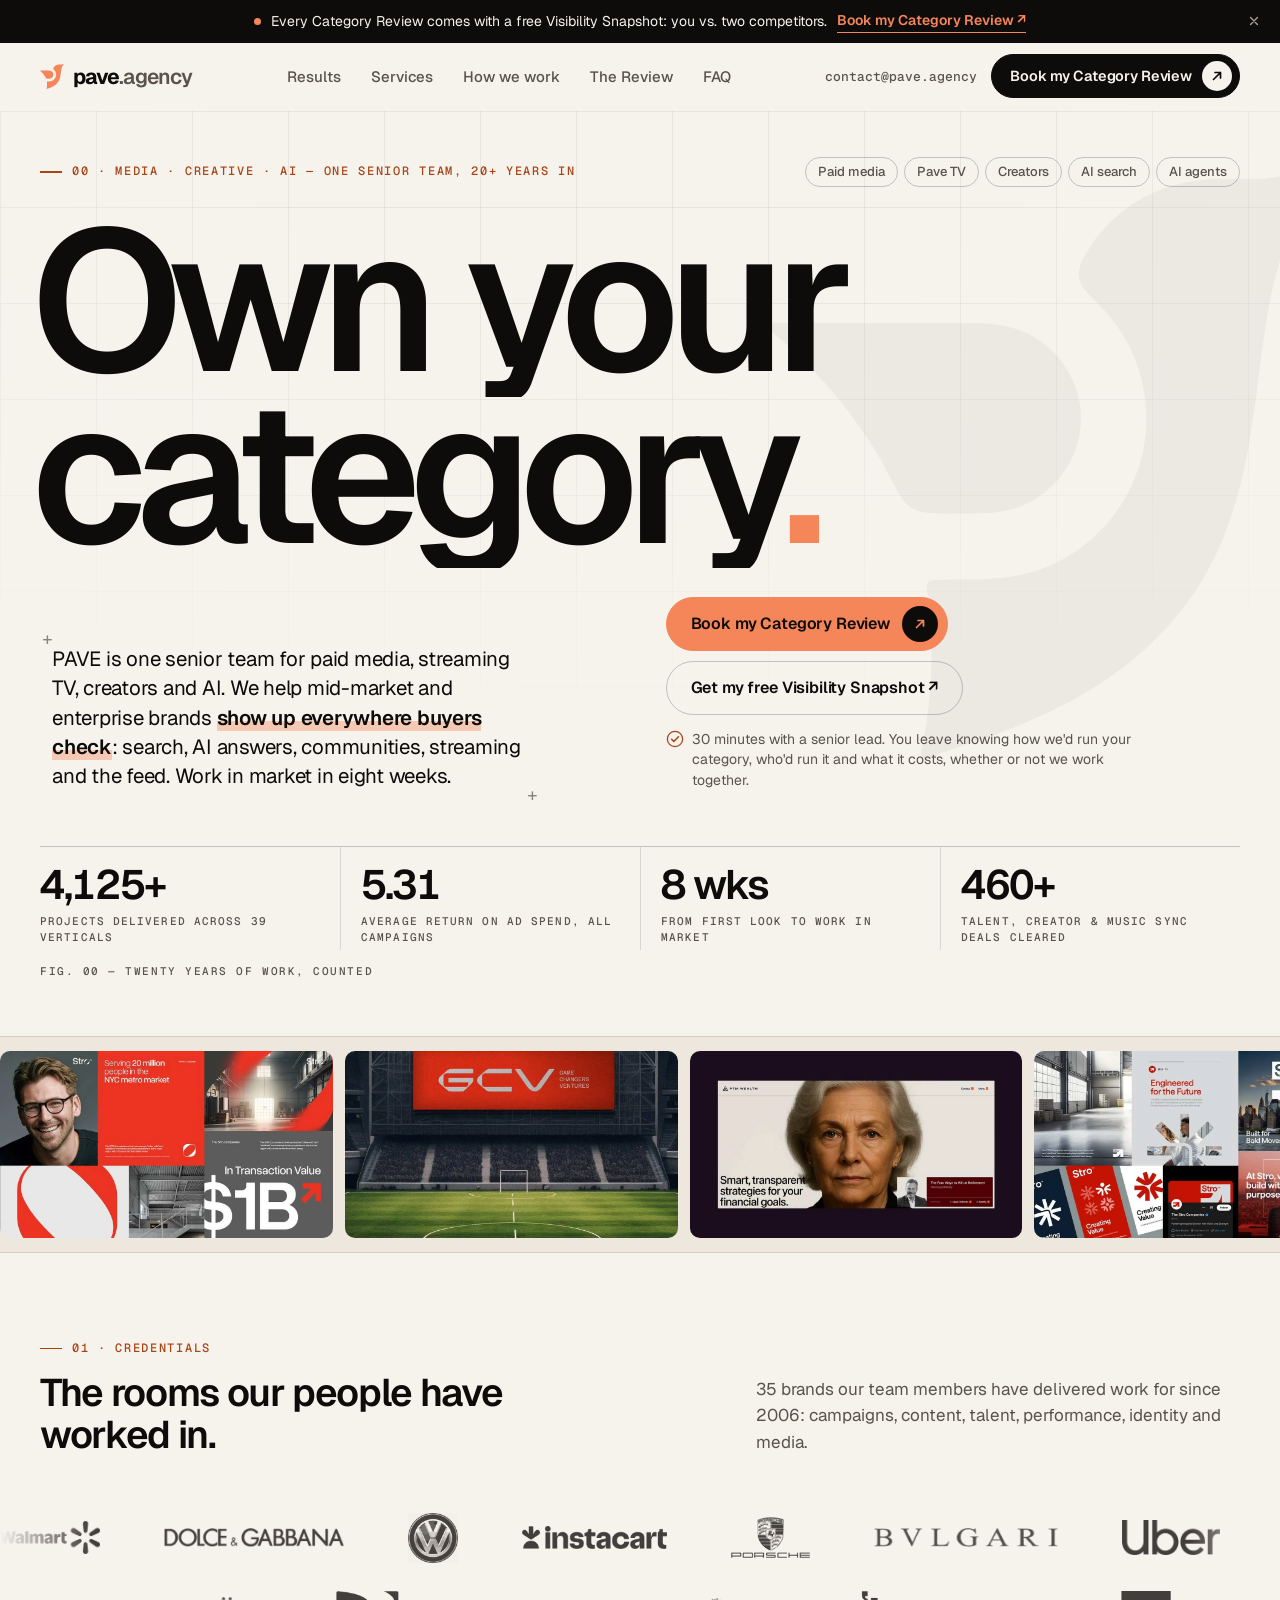
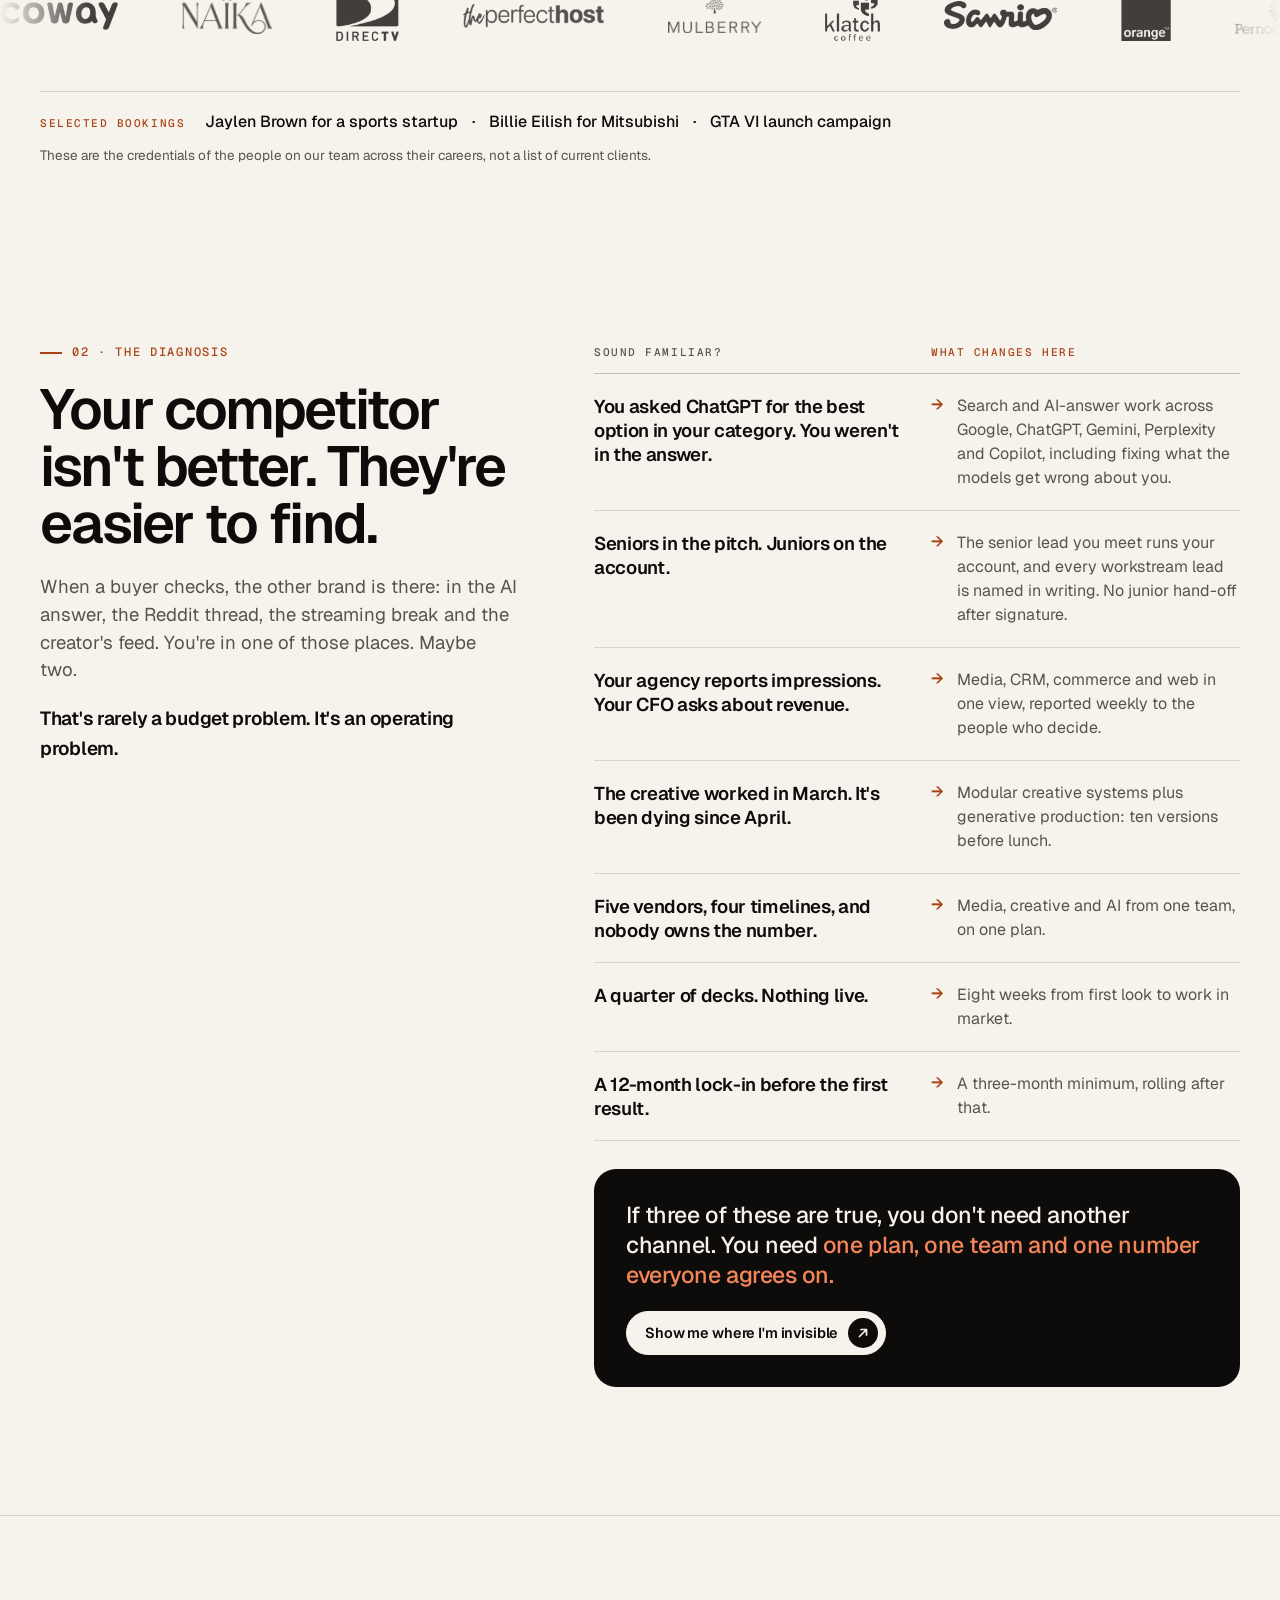
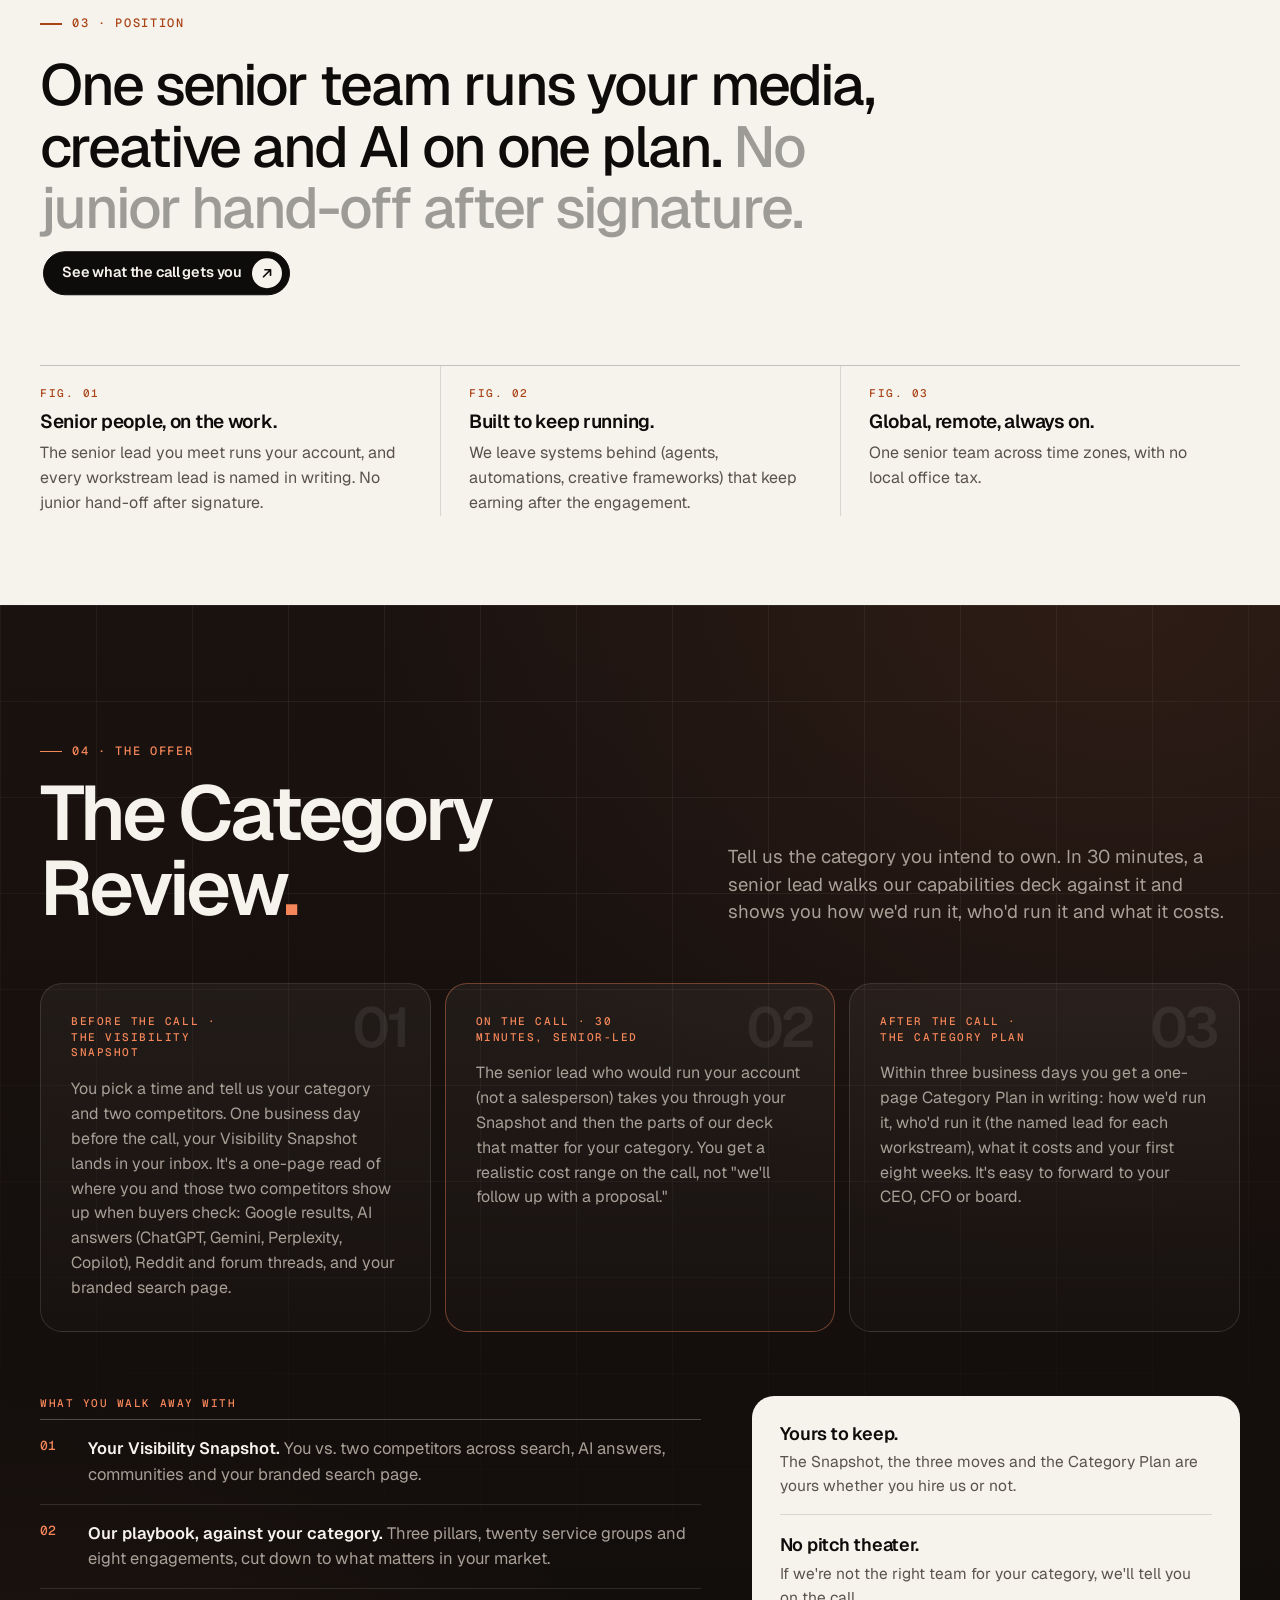
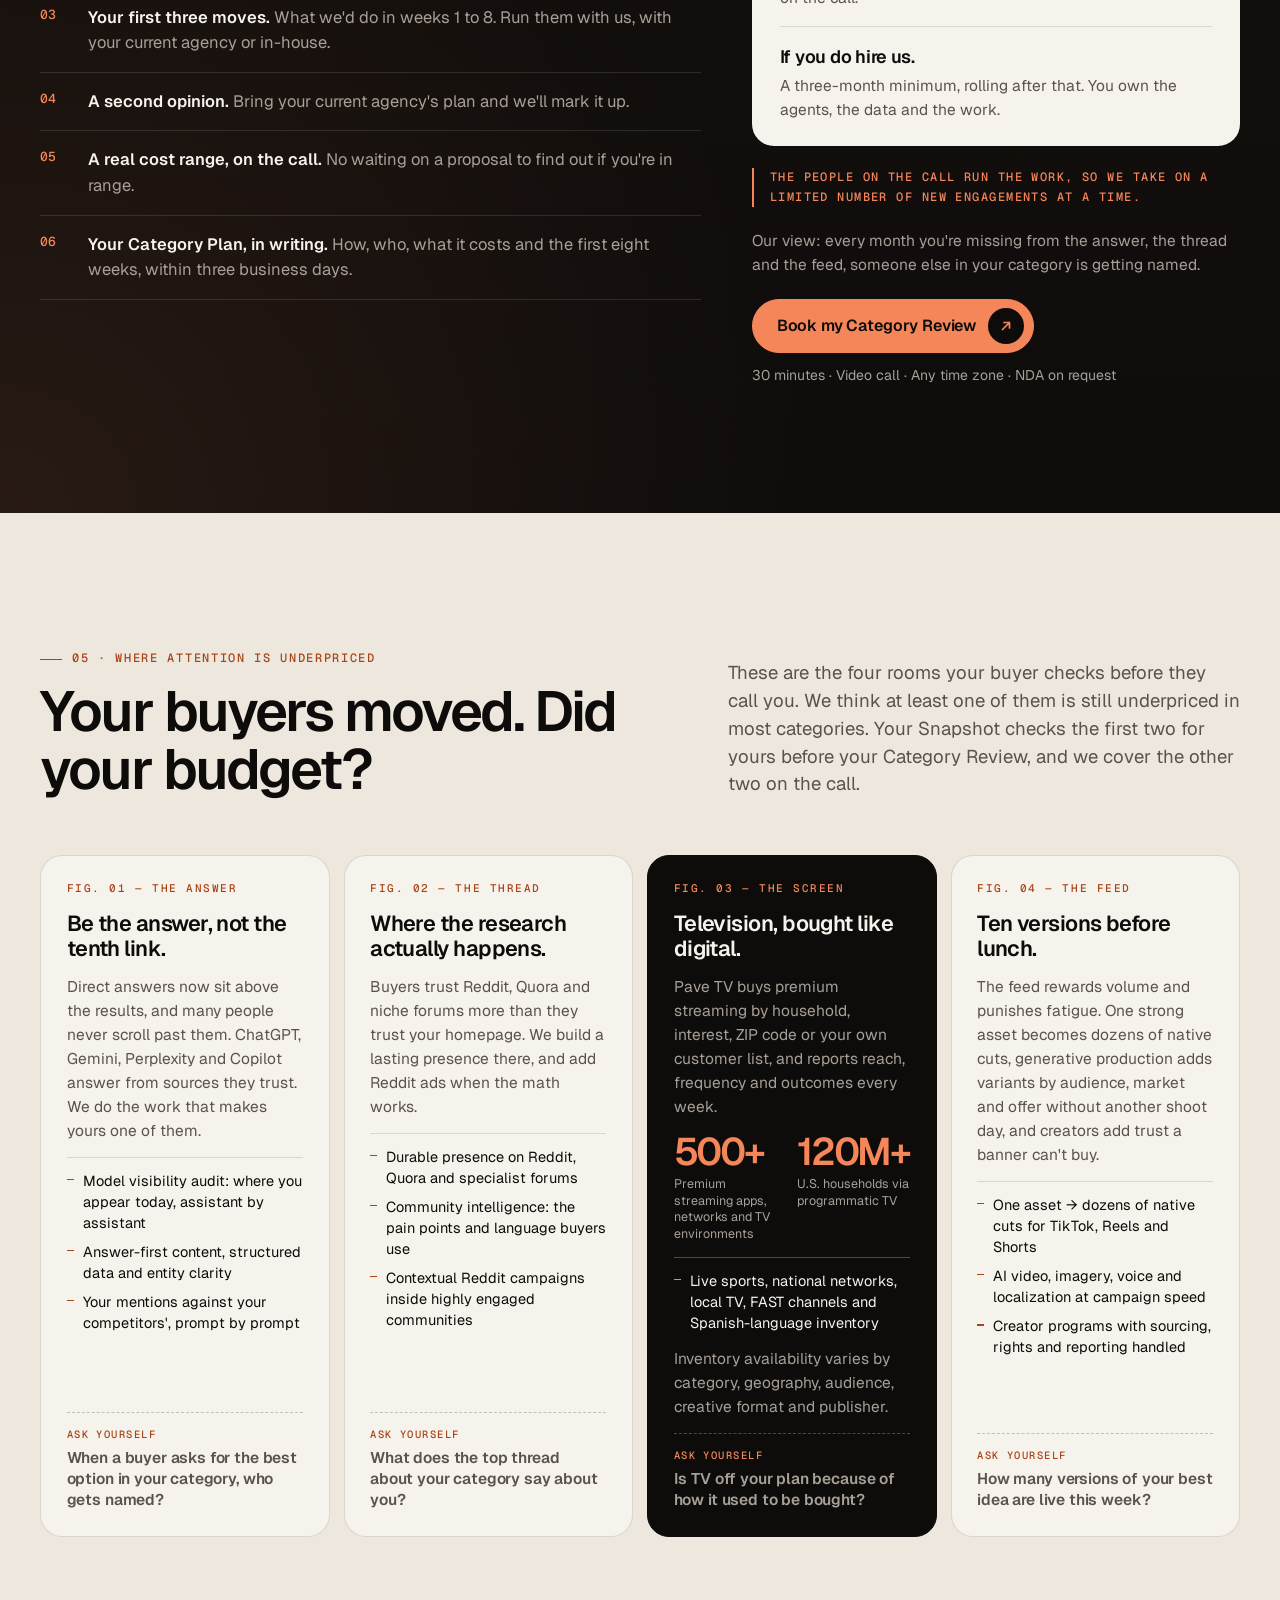
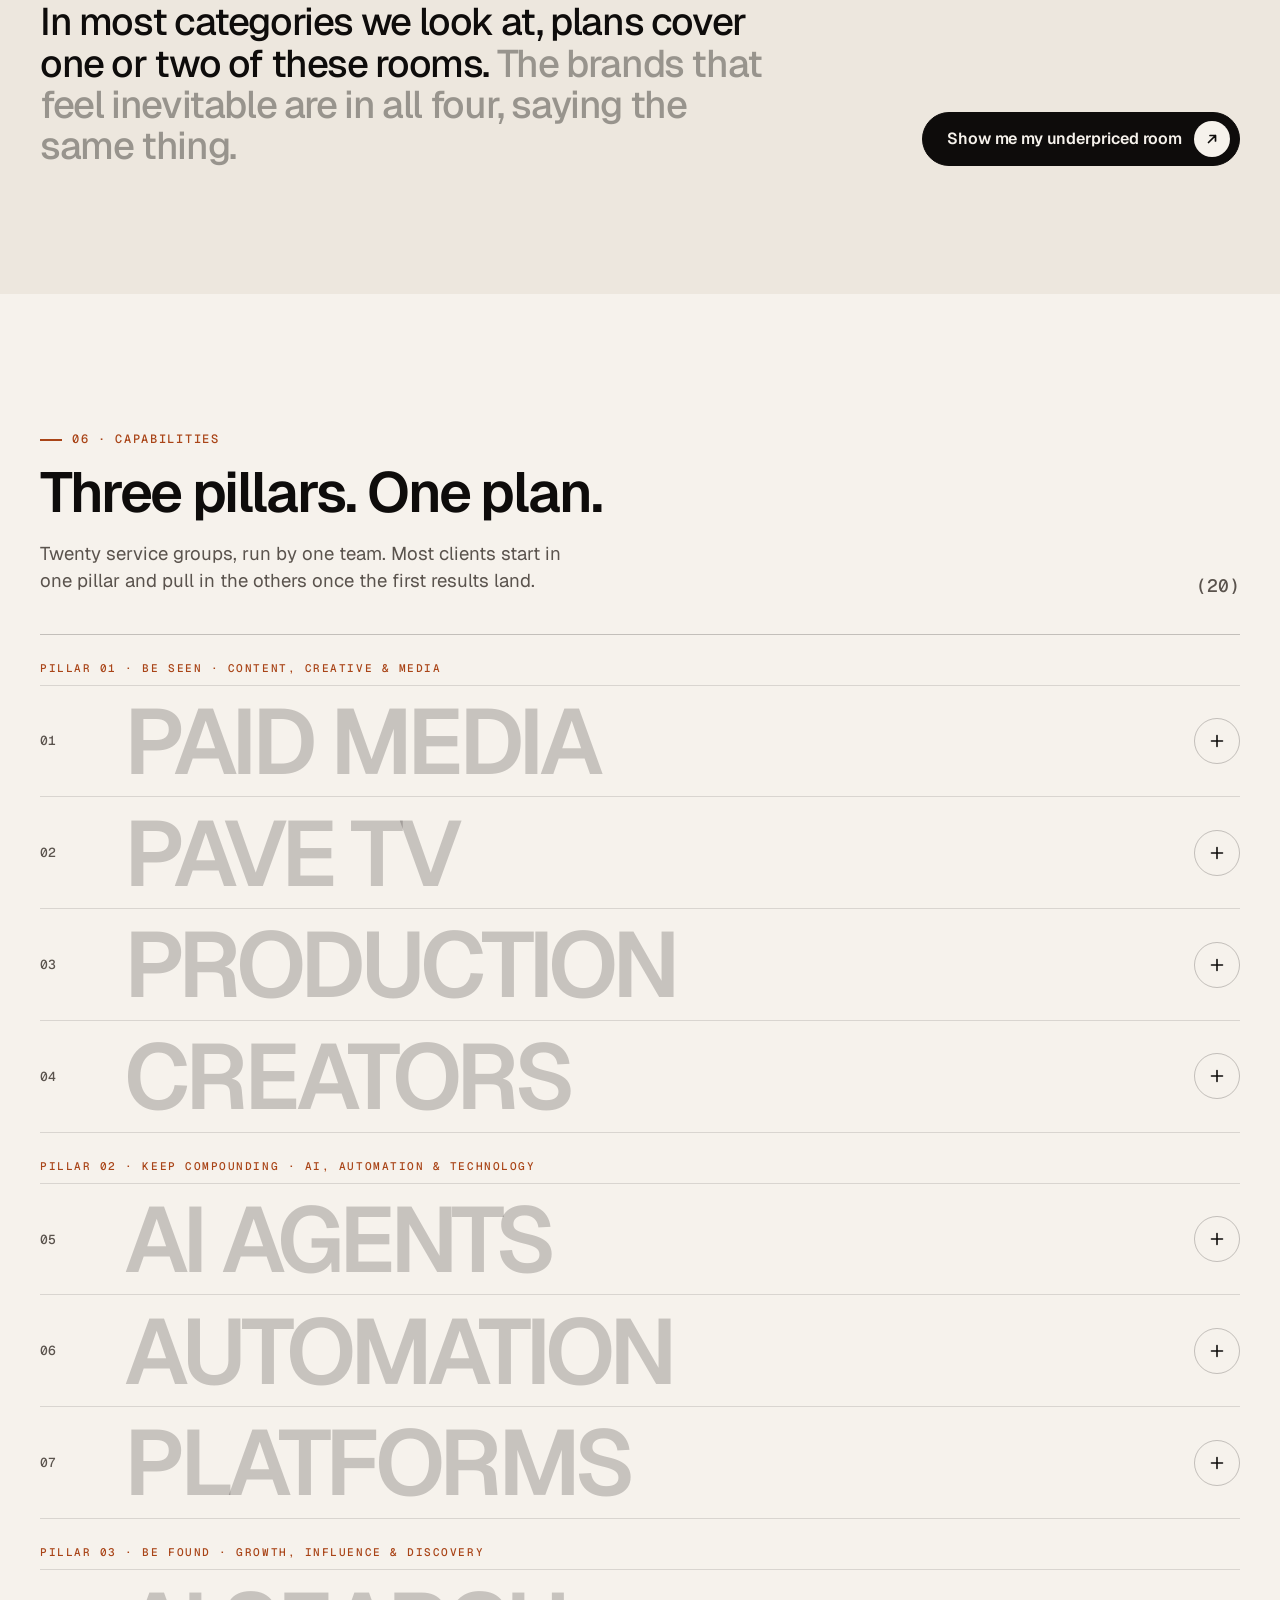
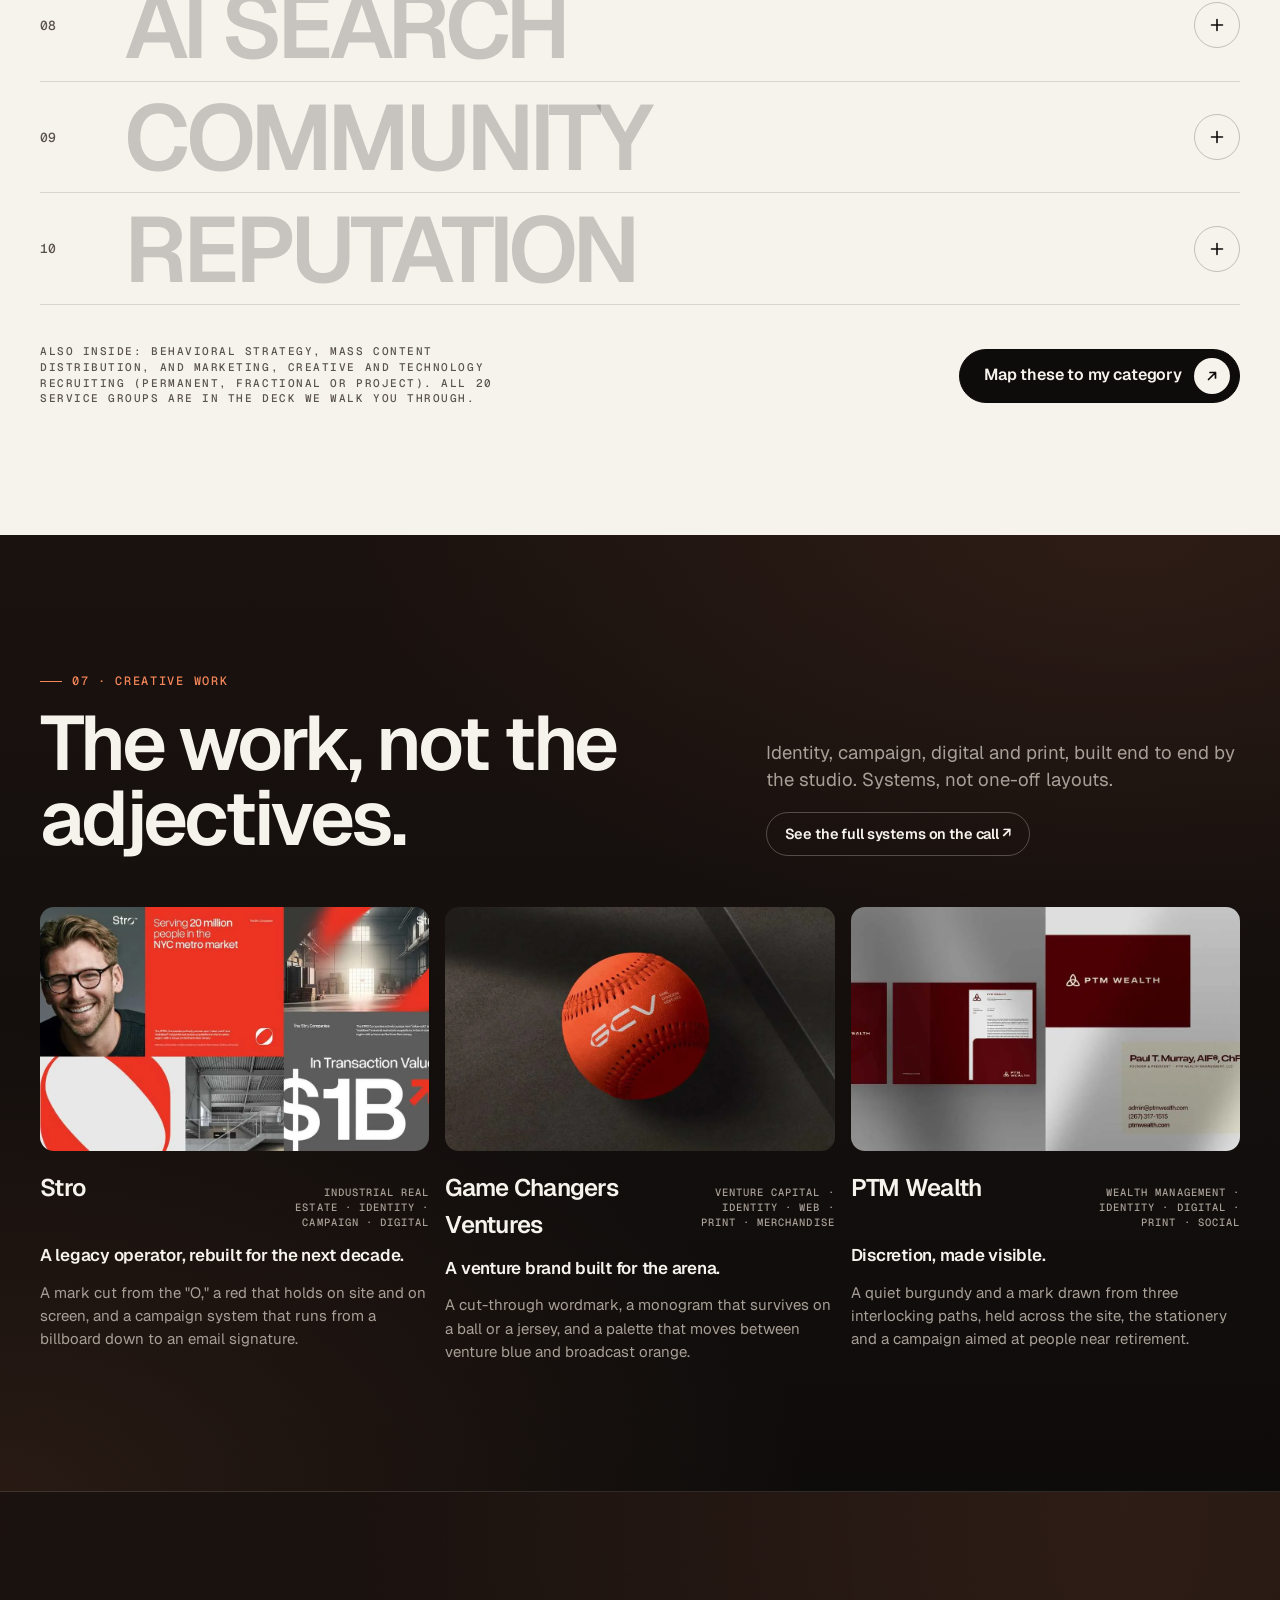
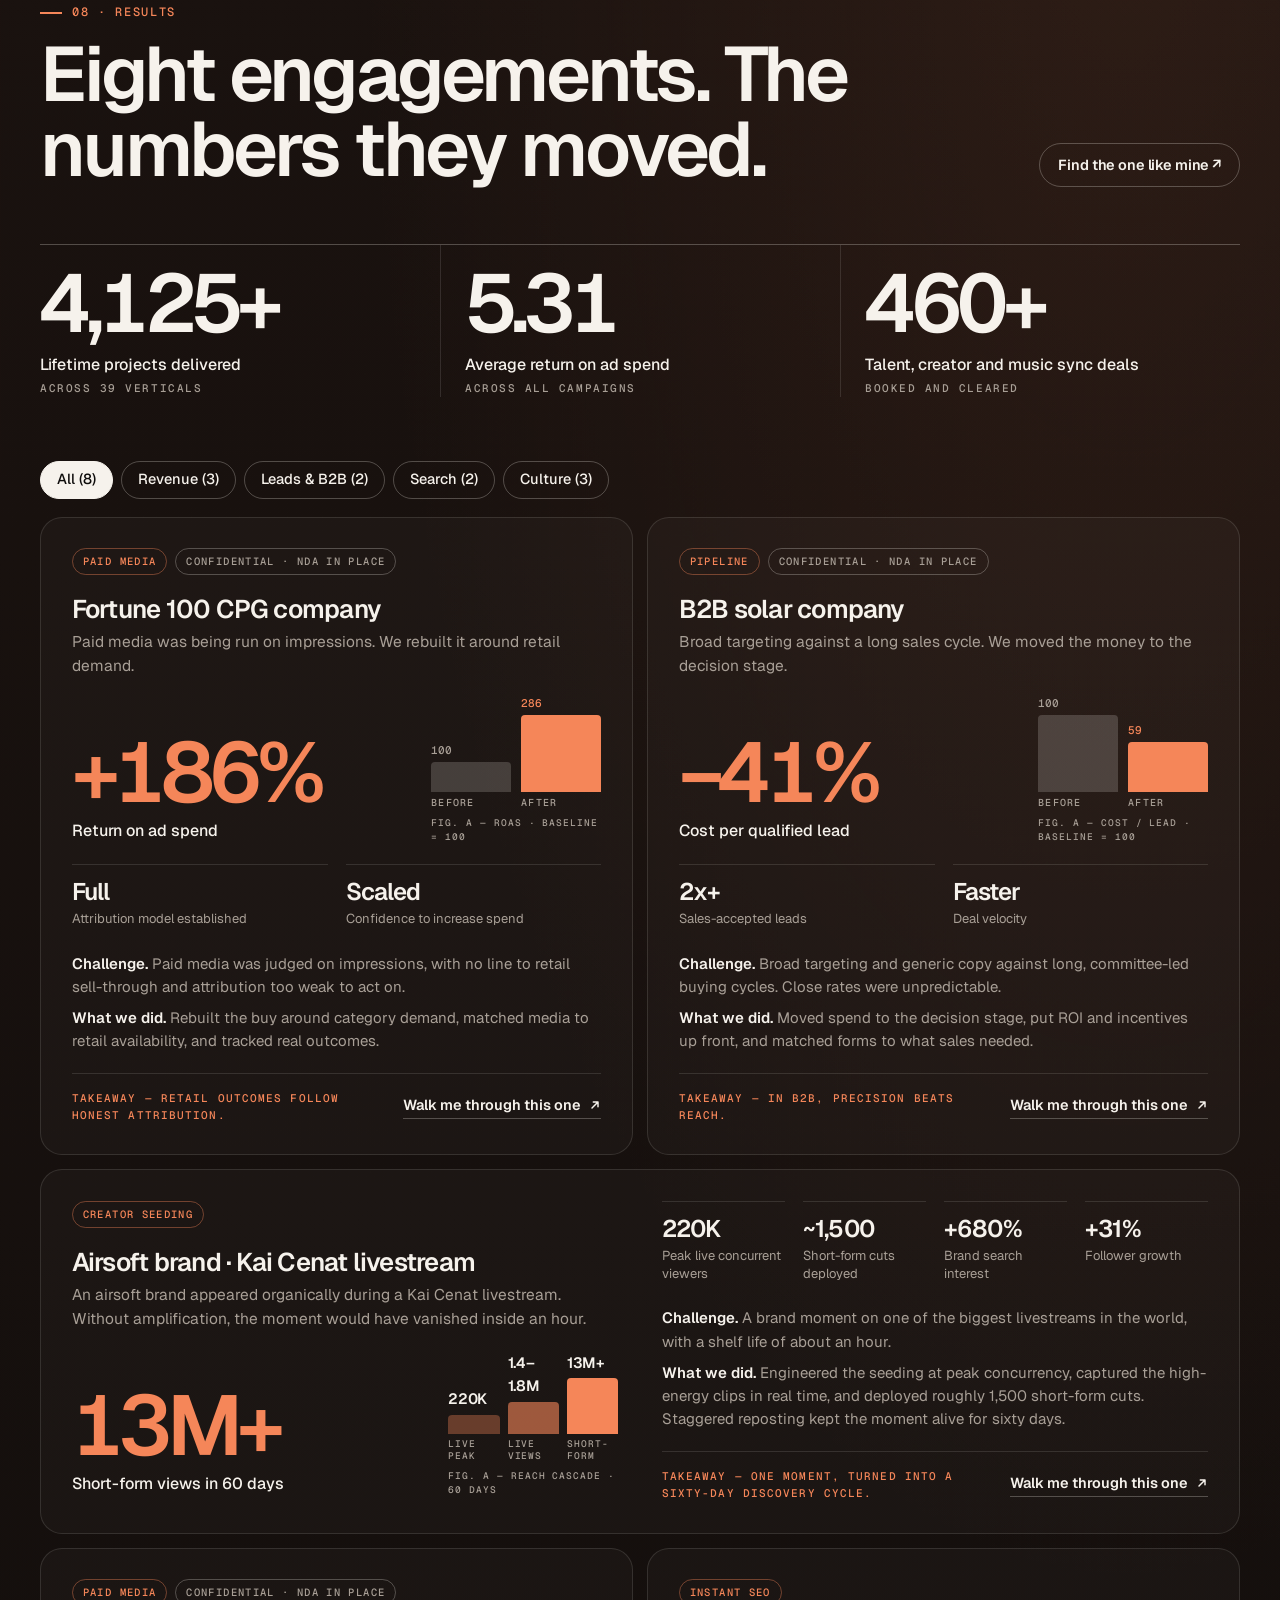
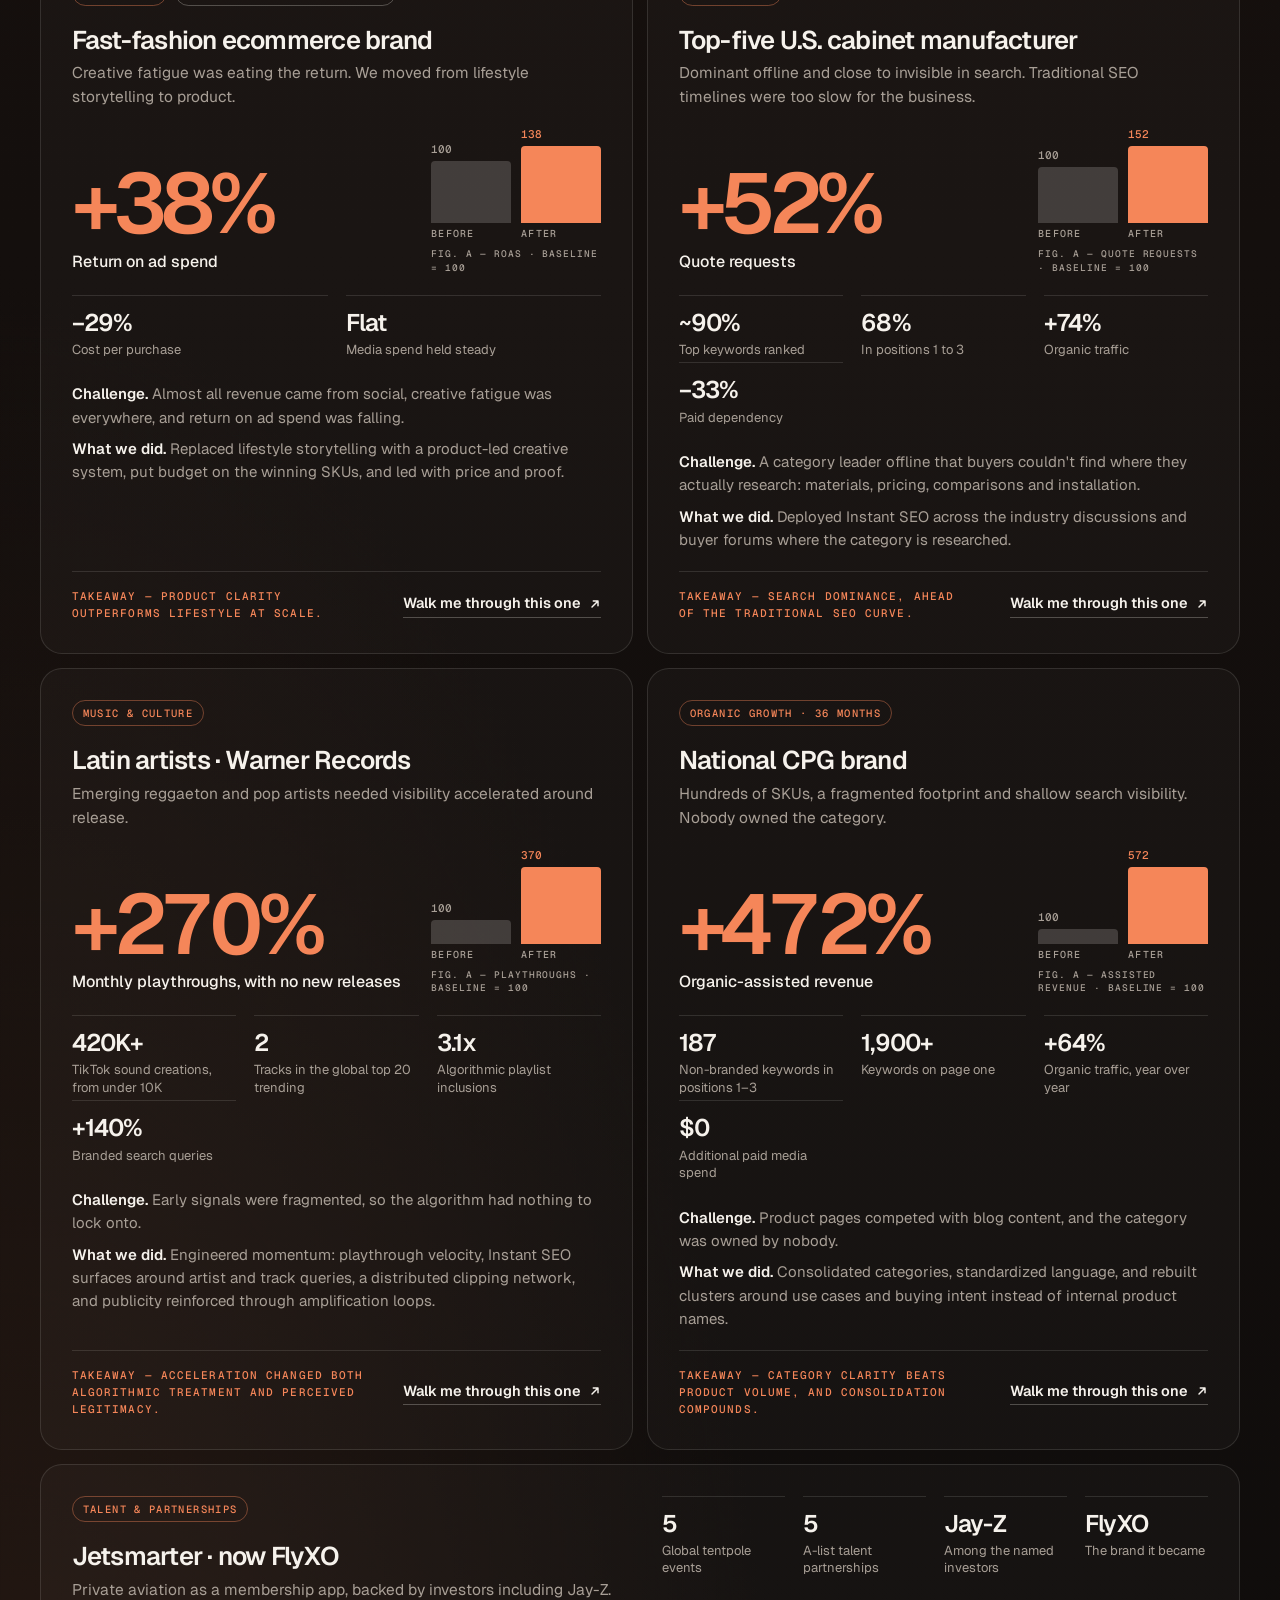
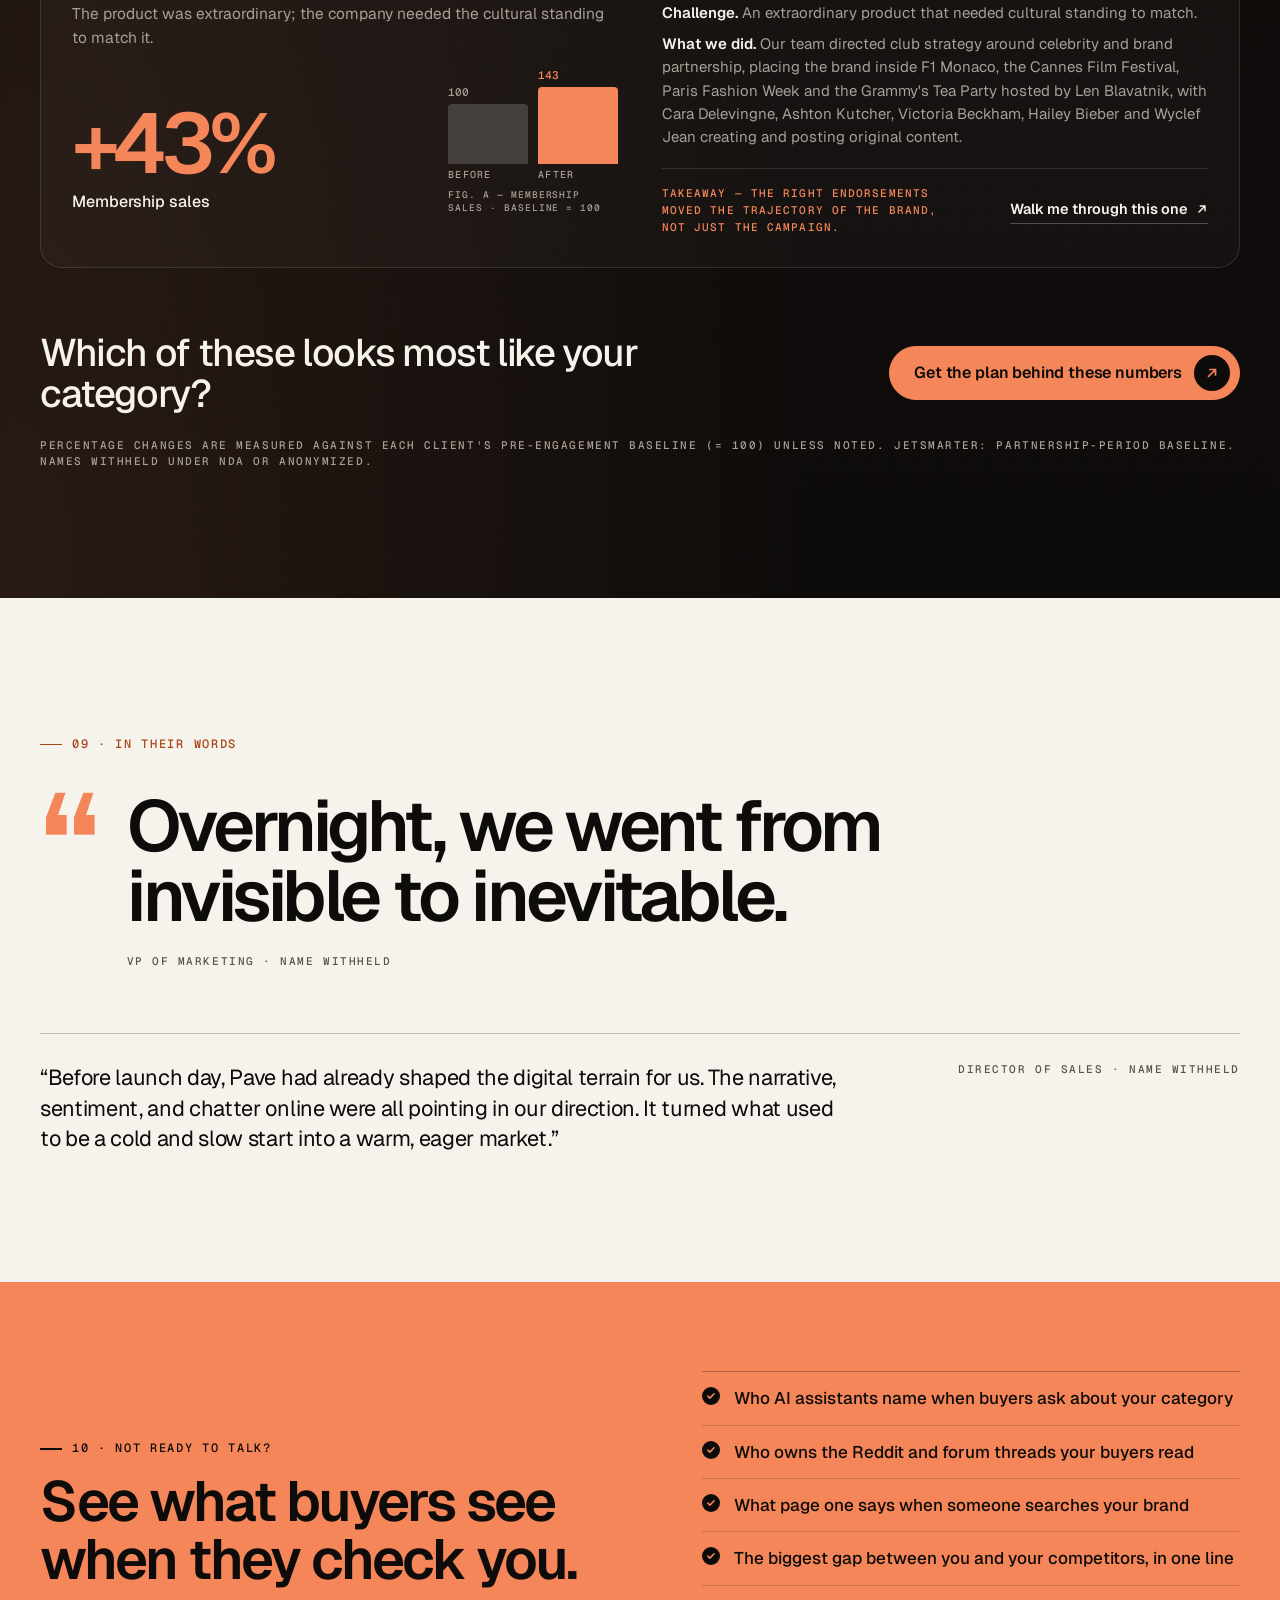
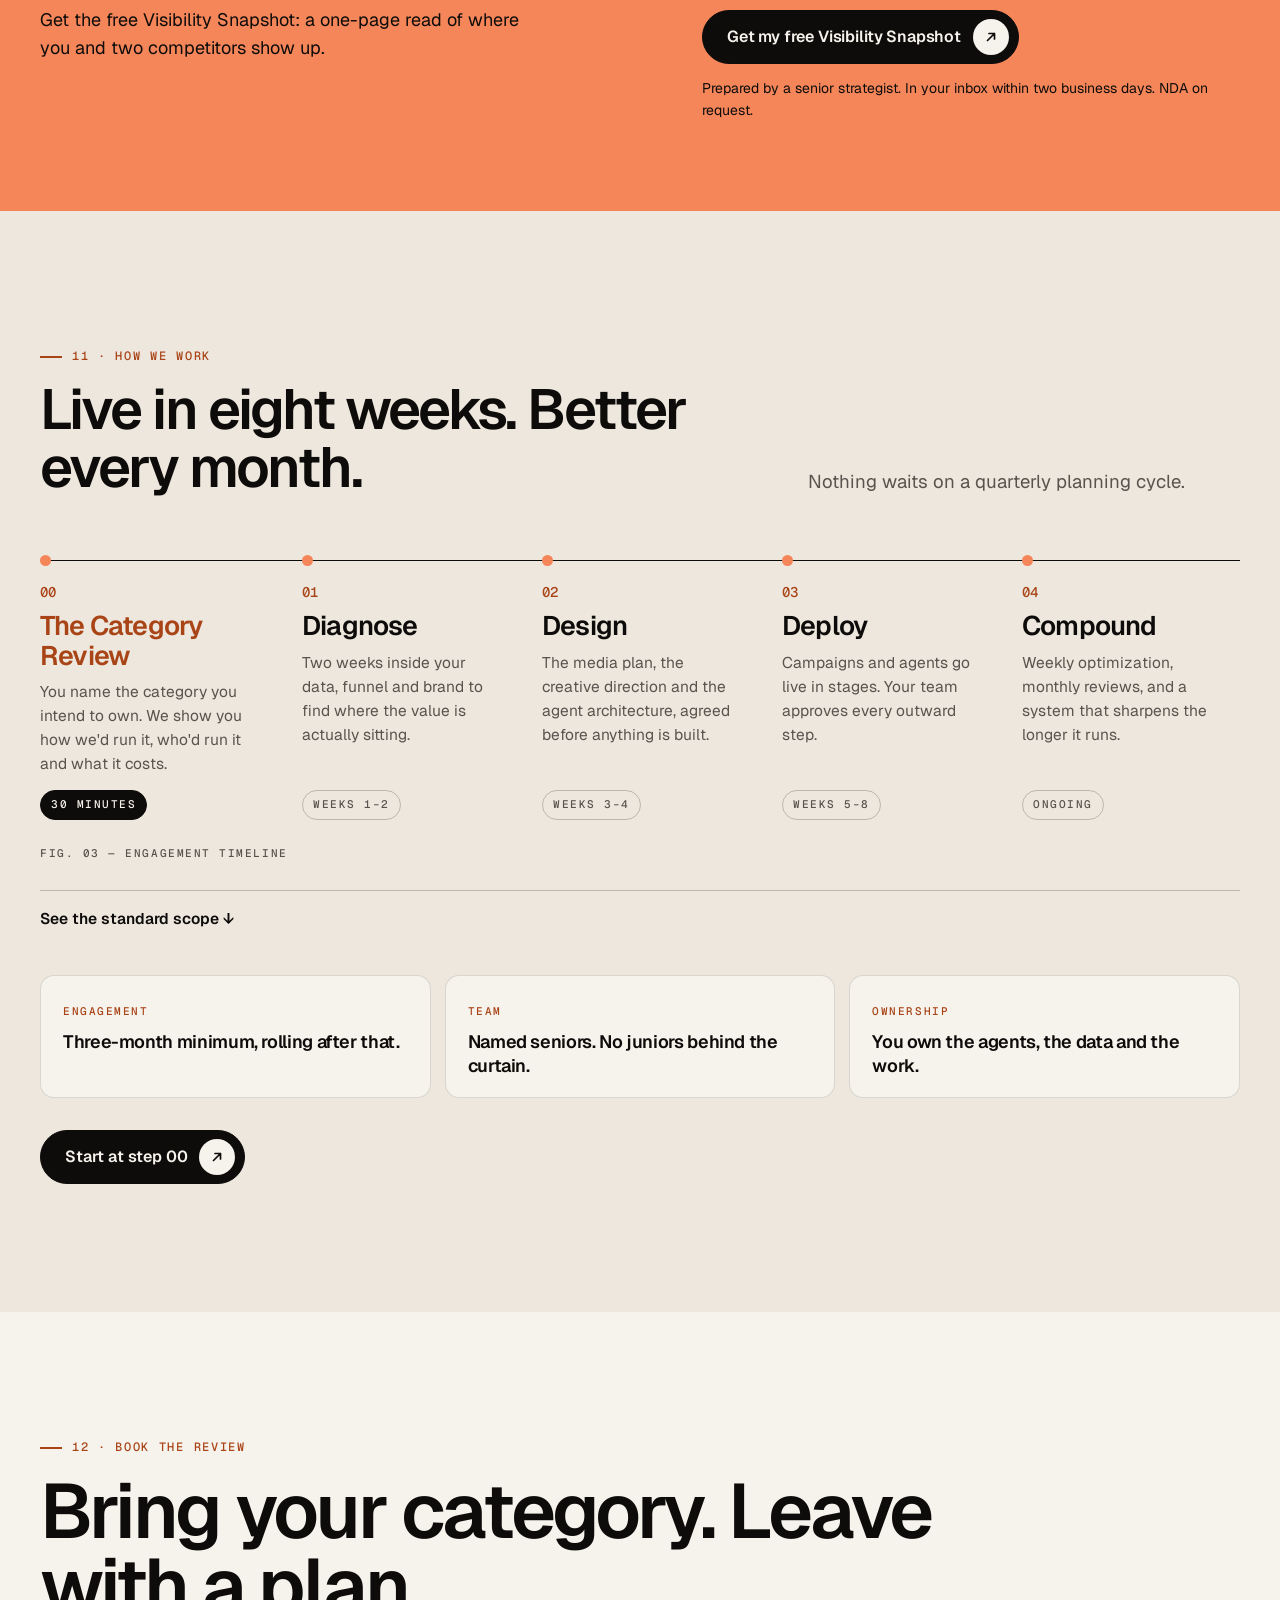
==== index.html @ 0ce284f6 "Build conversion homepage around the Category Review offer Full homepage: Own-your-category hero wit" ====
<!doctype html>
<html lang="en" class="no-js">
<head>
  <meta charset="utf-8">
  <meta name="viewport" content="width=device-width, initial-scale=1, viewport-fit=cover">
  <title>PAVE · Media, Creative &amp; AI. One Senior Team.</title>
  <meta name="description" content="One senior team for paid media, streaming TV, creators, AI search and AI agents. Work in market in eight weeks. Book a 30-minute Category Review.">
  <link rel="canonical" href="https://www.pave.agency/">
  <meta name="theme-color" content="#f6f2ec">

  <meta property="og:type" content="website">
  <meta property="og:site_name" content="PAVE">
  <meta property="og:url" content="https://www.pave.agency/">
  <meta property="og:title" content="Own your category. | PAVE">
  <meta property="og:description" content="Tell us the category you intend to own. In 30 minutes, we'll show you how we'd run it, who'd run it and what it costs.">
  <meta property="og:image" content="https://www.pave.agency/assets/img/brand/og-image.png">
  <meta property="og:image:width" content="1200">
  <meta property="og:image:height" content="630">
  <meta property="og:image:alt" content="PAVE: Own your category. Book a 30-minute Category Review at pave.agency.">
  <meta name="twitter:card" content="summary_large_image">
  <meta name="twitter:title" content="Own your category. | PAVE">
  <meta name="twitter:description" content="Tell us the category you intend to own. In 30 minutes, we'll show you how we'd run it, who'd run it and what it costs.">
  <meta name="twitter:image" content="https://www.pave.agency/assets/img/brand/og-image.png">

  <link rel="icon" href="assets/img/brand/favicon.svg" type="image/svg+xml">
  <link rel="apple-touch-icon" href="assets/img/brand/apple-touch-icon.png">

  <link rel="preconnect" href="https://fonts.googleapis.com">
  <link rel="preconnect" href="https://fonts.gstatic.com" crossorigin>
  <link rel="stylesheet" href="https://fonts.googleapis.com/css2?family=Geist:wght@400..700&amp;family=Geist+Mono:wght@400;500&amp;display=swap">
  <link rel="stylesheet" href="assets/css/styles.css">

  <script type="application/ld+json">
  {
    "@context": "https://schema.org",
    "@type": "Organization",
    "name": "PAVE",
    "alternateName": "pave.agency",
    "url": "https://www.pave.agency/",
    "logo": "https://www.pave.agency/assets/img/brand/pave-mark.svg",
    "description": "One senior team for paid media, streaming TV, creators, AI search and AI agents.",
    "email": "contact@pave.agency",
    "telephone": "+1-323-716-2810",
    "areaServed": "Worldwide",
    "sameAs": ["https://www.instagram.com/pave.agency/", "https://www.linkedin.com/company/pave-marketing-agency/"]
  }
  </script>
  <!-- gen:faq-ld -->
  <script type="application/ld+json">
    {
      "@context": "https://schema.org",
      "@type": "FAQPage",
      "mainEntity": [
        {
          "@type": "Question",
          "name": "Is the Category Review a sales call?",
          "acceptedAnswer": {
            "@type": "Answer",
            "text": "It's a working session. We look at your category before you join, walk our deck against it, and give you a cost range on the call. The Snapshot and the Category Plan are yours to keep either way. If you need an NDA before sharing anything private, ask and we'll sign one first."
          }
        },
        {
          "@type": "Question",
          "name": "What does PAVE cost?",
          "acceptedAnswer": {
            "@type": "Answer",
            "text": "Scope is written per client, so we don't publish a rate card. You get a realistic range on the call and the number in writing in your Category Plan. The budget question on the booking form is there so we can tell you before the call if the numbers don't fit."
          }
        },
        {
          "@type": "Question",
          "name": "How long do we have to commit?",
          "acceptedAnswer": {
            "@type": "Answer",
            "text": "Three months minimum, rolling after that. No 12-month lock-in."
          }
        },
        {
          "@type": "Question",
          "name": "Who actually does the work?",
          "acceptedAnswer": {
            "@type": "Answer",
            "text": "Named seniors. Media, creative, AI & automation, growth and measurement each have a named senior lead, and your Category Plan tells you who they are. The senior lead you meet runs your account. No junior hand-off after signature."
          }
        },
        {
          "@type": "Question",
          "name": "How fast will we see work in market?",
          "acceptedAnswer": {
            "@type": "Answer",
            "text": "Eight weeks from first look. Weeks 1–2 diagnose, weeks 3–4 design, and campaigns and agents go live in stages from week 5. After that we optimize weekly and review monthly."
          }
        },
        {
          "@type": "Question",
          "name": "We already have an agency. Do we have to switch everything?",
          "acceptedAnswer": {
            "@type": "Answer",
            "text": "No. Most clients start in one pillar (Pave TV, AI search or paid media are common first steps) and pull in the others once the first results land. Bring your current agency's plan to the call and we'll tell you where we'd start and what we'd leave alone."
          }
        },
        {
          "@type": "Question",
          "name": "We're B2B with a long, committee-led sales cycle. How do you measure that?",
          "acceptedAnswer": {
            "@type": "Answer",
            "text": "Measurement is its own workstream with a named lead, reported weekly. We tie actions back to channel, creative and spend, score and route leads by intent, and put media, CRM and web in one view. For a B2B solar company with committee-led cycles, moving spend to the decision stage, leading with ROI and matching forms to what sales needed cut cost per qualified lead by 41% and at least doubled sales-accepted leads."
          }
        },
        {
          "@type": "Question",
          "name": "Will AI agents publish anything without our sign-off?",
          "acceptedAnswer": {
            "@type": "Answer",
            "text": "Not without rules you approve. Campaign and content steps go live only with your sign-off. Customer-facing assistants run inside guardrails your team signs off on, with complex cases escalated to people. The agents do the volume; your team keeps the judgment. Governance covers permissions, accuracy, privacy, security and review."
          }
        },
        {
          "@type": "Question",
          "name": "Do you work outside the U.S.?",
          "acceptedAnswer": {
            "@type": "Answer",
            "text": "Yes. We're one global, remote senior team working across time zones, serving clients around the world without a local office tax. Pave TV reaches 120M+ U.S. households. Paid media, search, AI answers, creators and production run wherever your market is, with international and multilingual SEO and localization of visuals, voice and copy."
          }
        },
        {
          "@type": "Question",
          "name": "Are those logos your clients? And why are some case studies anonymous?",
          "acceptedAnswer": {
            "@type": "Answer",
            "text": "The logos are brands our team members have delivered work for across their careers since 2006. They're the credentials of the people you'd work with, not a current client list. Three of the eight engagements are under NDA, and others are anonymized, so we withhold names where we need to. We walk you through the detail on the call."
          }
        }
      ]
    }
  </script>
  <!-- /gen:faq-ld -->
</head>
<body>
  <a class="skip-link" href="#main">Skip to content</a>

  <!-- 1 · ANNOUNCEMENT -->
  <div class="announce" id="announce">
    <a href="#book" data-cta="announce">
      <span class="dot" aria-hidden="true"></span>
      <span class="announce__long">Every Category Review comes with a free Visibility Snapshot: you vs. two competitors.</span>
      <span class="announce__short">Free Visibility Snapshot with every call.</span>
      <u>Book my Category Review ↗</u>
    </a>
    <button class="announce__close" type="button" aria-label="Close announcement">
      <svg viewBox="0 0 14 14" aria-hidden="true"><path d="m3 3 8 8M11 3l-8 8" stroke="currentColor" stroke-width="1.6" stroke-linecap="round"/></svg>
    </button>
  </div>

  <!-- 2 · NAV -->
  <header class="nav" id="top">
    <div class="wrap nav__inner">
      <a class="brand" href="#top" aria-label="PAVE, back to top">
        <i class="brand__mark" aria-hidden="true"></i><b>pave</b><span>.agency</span>
      </a>
      <nav class="nav__links" aria-label="Primary">
        <a href="#results">Results</a>
        <a href="#services">Services</a>
        <a href="#how">How we work</a>
        <a href="#review">The Review</a>
        <a href="#faq">FAQ</a>
      </nav>
      <div class="nav__cta">
        <a class="nav__phone" href="mailto:contact@pave.agency">contact@pave.agency</a>
        <a class="btn btn--sm" href="#book" data-cta="nav">Book my Category Review <span class="btn__icon"><svg viewBox="0 0 14 14" aria-hidden="true"><path d="M3.5 10.5 10.5 3.5M5 3.5h5.5V9" fill="none" stroke="currentColor" stroke-width="1.7" stroke-linecap="round" stroke-linejoin="round"/></svg></span></a>
        <button class="nav__toggle" type="button" aria-expanded="false" aria-controls="mobile-menu" aria-label="Menu"><span></span></button>
      </div>
    </div>
  </header>
  <div class="mobile-menu" id="mobile-menu">
    <a href="#results">Results</a>
    <a href="#services">Services</a>
    <a href="#work">Creative work</a>
    <a href="#how">How we work</a>
    <a href="#review">The Review</a>
    <a href="#faq">FAQ</a>
    <a class="btn btn--accent btn--block" href="#book" data-cta="mobile-menu">Book my Category Review <span class="btn__icon"><svg viewBox="0 0 14 14" aria-hidden="true"><path d="M3.5 10.5 10.5 3.5M5 3.5h5.5V9" fill="none" stroke="currentColor" stroke-width="1.7" stroke-linecap="round" stroke-linejoin="round"/></svg></span></a>
    <p class="mobile-menu__foot">Call <a href="tel:+13237162810">+1 (323) 716-2810</a> · Email <a href="mailto:contact@pave.agency">contact@pave.agency</a></p>
  </div>

  <main id="main">

    <!-- 3 · HERO -->
    <section class="hero gridbg" aria-labelledby="hero-title">
      <i class="hero__bgmark" aria-hidden="true"></i>
      <div class="wrap">
        <div class="hero__meta">
          <span class="eyebrow">00 · Media · Creative · AI — one senior team, 20+ years in</span>
          <ul class="tags" aria-label="What we run">
            <li>Paid media</li><li>Pave TV</li><li>Creators</li><li>AI search</li><li>AI agents</li>
          </ul>
        </div>

        <h1 class="h-display hero__display" id="hero-title">
          <span class="line"><span>Own your</span></span>
          <span class="line"><span>category<span class="mark-dot">.</span></span></span>
        </h1>

        <div class="hero__grid">
          <p class="hero__clarity frame">PAVE is one senior team for paid media, streaming TV, creators and AI. We help mid-market and enterprise brands <strong>show up everywhere buyers check</strong>: search, AI answers, communities, streaming and the feed. Work in market in eight weeks.</p>
          <div class="hero__actions">
            <div class="cta-row">
              <a class="btn btn--accent" href="#book" data-cta="hero">Book my Category Review <span class="btn__icon"><svg viewBox="0 0 14 14" aria-hidden="true"><path d="M3.5 10.5 10.5 3.5M5 3.5h5.5V9" fill="none" stroke="currentColor" stroke-width="1.7" stroke-linecap="round" stroke-linejoin="round"/></svg></span></a>
              <a class="btn btn--ghost" href="#snapshot" data-cta="hero-snapshot">Get my free Visibility Snapshot ↗</a>
            </div>
            <p class="microcopy"><svg viewBox="0 0 20 20" aria-hidden="true"><circle cx="10" cy="10" r="8.5" fill="none" stroke="currentColor" stroke-width="1.4"/><path d="m6.2 10.2 2.5 2.5 5.1-5.3" fill="none" stroke="currentColor" stroke-width="1.6" stroke-linecap="round" stroke-linejoin="round"/></svg><span>30 minutes with a senior lead. You leave knowing how we'd run your category, who'd run it and what it costs, whether or not we work together.</span></p>
          </div>
        </div>

        <div class="hero__proof" role="list" aria-label="FIG. 00 — Twenty years of work, counted">
          <div class="proof-stat" role="listitem"><b data-count="4125" data-suffix="+">4,125+</b><span>Projects delivered across 39 verticals</span></div>
          <div class="proof-stat" role="listitem"><b data-count="5.31">5.31</b><span>Average return on ad spend, all campaigns</span></div>
          <div class="proof-stat" role="listitem"><b data-count="8" data-suffix=" wks">8 wks</b><span>From first look to work in market</span></div>
          <div class="proof-stat" role="listitem"><b data-count="460" data-suffix="+">460+</b><span>Talent, creator &amp; music sync deals cleared</span></div>
        </div>
        <p class="caption hero__fig">FIG. 00 — Twenty years of work, counted</p>
      </div>
    </section>

    <!-- work strip (Cunnet image band) -->
    <div class="strip" aria-label="FIG. 01 — Selected work. Identity, campaign and content, built end to end.">
      <div class="marquee">
        <div class="marquee__track">
          <div class="marquee__group">
            <img class="strip__img" src="assets/img/work/stro-campaign.webp" alt="Stro brand campaign: red identity system and a $1B in transaction value headline." width="1100" height="619" loading="lazy" decoding="async">
            <img class="strip__img" src="assets/img/work/gcv-arena.webp" alt="Game Changers Ventures wordmark on a stadium screen." width="1100" height="619" loading="lazy" decoding="async">
            <img class="strip__img" src="assets/img/work/ptm-web.webp" alt="PTM Wealth website aimed at people near retirement." width="1100" height="619" loading="lazy" decoding="async">
            <img class="strip__img" src="assets/img/work/stro-system.webp" alt="Stro campaign layouts across print, social and digital." width="1100" height="619" loading="lazy" decoding="async">
            <img class="strip__img" src="assets/img/work/gcv-ball.webp" alt="Game Changers Ventures monogram on a baseball." width="1100" height="619" loading="lazy" decoding="async">
            <img class="strip__img" src="assets/img/work/ptm-stationery.webp" alt="PTM Wealth burgundy stationery with a mark of three interlocking paths." width="1100" height="619" loading="lazy" decoding="async">
            <img class="strip__img" src="assets/img/work/stro-editorial.webp" alt="Stro editorial and industrial real estate imagery." width="1100" height="619" loading="lazy" decoding="async">
            <img class="strip__img" src="assets/img/work/gcv-web.webp" alt="Game Changers Ventures website and portfolio pages." width="1100" height="619" loading="lazy" decoding="async">
            <img class="strip__img" src="assets/img/work/ptm-social.webp" alt="PTM Wealth social campaign." width="1100" height="619" loading="lazy" decoding="async">
            <img class="strip__img" src="assets/img/work/gcv-social.webp" alt="Game Changers Ventures social posts." width="1100" height="619" loading="lazy" decoding="async">
          </div>
        </div>
      </div>
    </div>

    <!-- 4 · CREDENTIALS -->
    <section class="logos" aria-labelledby="cred-title">
      <div class="wrap">
        <div class="logos__head">
          <div>
            <span class="eyebrow">01 · Credentials</span>
            <h2 class="h3 logos__title" id="cred-title">The rooms our people have worked in.</h2>
          </div>
          <p class="logos__sub muted">35 brands our team members have delivered work for since 2006: campaigns, content, talent, performance, identity and media.</p>
        </div>
      </div>
      <div class="marquee marquee--fade" role="group" aria-label="Brands PAVE team members have delivered work for">
        <div class="marquee__track">
          <div class="marquee__group">
            <img class="logo" src="assets/img/logos/walmart.png" alt="Walmart" width="100" height="33" loading="lazy" decoding="async">
            <img class="logo" src="assets/img/logos/dolce-gabbana.png" alt="Dolce &amp; Gabbana" width="180" height="18" loading="lazy" decoding="async">
            <img class="logo" src="assets/img/logos/volkswagen.png" alt="Volkswagen" width="50" height="50" loading="lazy" decoding="async">
            <img class="logo" src="assets/img/logos/instacart.png" alt="Instacart" width="145" height="23" loading="lazy" decoding="async">
            <img class="logo" src="assets/img/logos/porsche.png" alt="Porsche" width="79" height="42" loading="lazy" decoding="async">
            <img class="logo" src="assets/img/logos/bvlgari.png" alt="Bvlgari" width="184" height="18" loading="lazy" decoding="async">
            <img class="logo" src="assets/img/logos/uber.png" alt="Uber" width="98" height="34" loading="lazy" decoding="async">
            <img class="logo" src="assets/img/logos/nestle.png" alt="Nestlé" width="48" height="50" loading="lazy" decoding="async">
            <img class="logo" src="assets/img/logos/bosch.png" alt="Bosch" width="121" height="27" loading="lazy" decoding="async">
            <img class="logo" src="assets/img/logos/hello-kitty.png" alt="Hello Kitty" width="65" height="50" loading="lazy" decoding="async">
            <img class="logo" src="assets/img/logos/dr-pepper.png" alt="Dr Pepper" width="71" height="46" loading="lazy" decoding="async">
            <img class="logo" src="assets/img/logos/via-manzoni.png" alt="Via Manzoni" width="190" height="17" loading="lazy" decoding="async">
            <img class="logo" src="assets/img/logos/bayer.png" alt="Bayer" width="50" height="50" loading="lazy" decoding="async">
            <img class="logo" src="assets/img/logos/comedy-central.png" alt="Comedy Central" width="97" height="34" loading="lazy" decoding="async">
            <img class="logo" src="assets/img/logos/jetsmarter.png" alt="Jetsmarter" width="130" height="25" loading="lazy" decoding="async">
            <img class="logo" src="assets/img/logos/mitsubishi.png" alt="Mitsubishi" width="50" height="50" loading="lazy" decoding="async">
            <img class="logo" src="assets/img/logos/barclays-wealth.png" alt="Barclays Wealth" width="102" height="32" loading="lazy" decoding="async">
            <img class="logo" src="assets/img/logos/stk.png" alt="STK" width="52" height="50" loading="lazy" decoding="async">
          </div>
        </div>
      </div>
      <div class="marquee marquee--fade marquee--reverse" role="group" aria-label="More brands PAVE team members have delivered work for">
        <div class="marquee__track">
          <div class="marquee__group">
            <img class="logo" src="assets/img/logos/coway.png" alt="Coway" width="118" height="28" loading="lazy" decoding="async">
            <img class="logo" src="assets/img/logos/naika.png" alt="Naïka" width="90" height="37" loading="lazy" decoding="async">
            <img class="logo" src="assets/img/logos/directv.png" alt="DirecTV" width="63" height="50" loading="lazy" decoding="async">
            <img class="logo" src="assets/img/logos/the-perfect-host.png" alt="The Perfect Host" width="141" height="23" loading="lazy" decoding="async">
            <img class="logo" src="assets/img/logos/mulberry.png" alt="Mulberry" width="93" height="35" loading="lazy" decoding="async">
            <img class="logo" src="assets/img/logos/klatch-coffee.png" alt="Klatch Coffee" width="55" height="50" loading="lazy" decoding="async">
            <img class="logo" src="assets/img/logos/sanrio.png" alt="Sanrio" width="113" height="29" loading="lazy" decoding="async">
            <img class="logo" src="assets/img/logos/orange.png" alt="Orange" width="50" height="50" loading="lazy" decoding="async">
            <img class="logo" src="assets/img/logos/pernod-ricard.png" alt="Pernod Ricard" width="92" height="36" loading="lazy" decoding="async">
            <img class="logo" src="assets/img/logos/kwa.png" alt="KWA" width="105" height="31" loading="lazy" decoding="async">
            <img class="logo" src="assets/img/logos/la-reina.png" alt="La Reina" width="37" height="50" loading="lazy" decoding="async">
            <img class="logo" src="assets/img/logos/philipp-plein.png" alt="Philipp Plein" width="99" height="33" loading="lazy" decoding="async">
            <img class="logo" src="assets/img/logos/dotvpn.png" alt="DotVPN" width="110" height="30" loading="lazy" decoding="async">
            <img class="logo" src="assets/img/logos/porto-montenegro.png" alt="Porto Montenegro" width="94" height="35" loading="lazy" decoding="async">
            <img class="logo" src="assets/img/logos/naturlich.png" alt="Natürlich" width="74" height="45" loading="lazy" decoding="async">
            <img class="logo" src="assets/img/logos/arms-around-the-child.png" alt="Arms Around the Child" width="57" height="50" loading="lazy" decoding="async">
            <img class="logo" src="assets/img/logos/beverly-gallery.png" alt="Beverly Gallery" width="42" height="50" loading="lazy" decoding="async">
          </div>
        </div>
      </div>
      <div class="wrap">
        <div class="bookings">
          <span class="caption">Selected bookings</span>
          <span>Jaylen Brown for a sports startup</span><span aria-hidden="true">·</span>
          <span>Billie Eilish for Mitsubishi</span><span aria-hidden="true">·</span>
          <span>GTA VI launch campaign</span>
        </div>
        <p class="logos__note">These are the credentials of the people on our team across their careers, not a list of current clients.</p>
      </div>
    </section>

    <!-- 5 · DIAGNOSIS -->
    <section class="section" id="diagnosis" aria-labelledby="diag-title">
      <div class="wrap problem__grid">
        <div class="problem__head reveal">
          <span class="eyebrow">02 · The diagnosis</span>
          <h2 class="h2" id="diag-title">Your competitor isn't better. They're easier to find.</h2>
          <p class="lede">When a buyer checks, the other brand is there: in the AI answer, the Reddit thread, the streaming break and the creator's feed. You're in one of those places. Maybe two.</p>
          <p class="problem__body">That's rarely a budget problem. It's an operating problem.</p>
        </div>
        <div class="diag">
          <div class="diag__head" aria-hidden="true">
            <span class="caption">Sound familiar?</span>
            <span class="caption">What changes here</span>
          </div>
          <ul class="diag__list">
            <li class="diag__row reveal">
              <p class="diag__pain"><span class="sr-only">Sound familiar: </span>You asked ChatGPT for the best option in your category. You weren't in the answer.</p>
              <p class="diag__fix"><span class="sr-only">What changes: </span>Search and AI-answer work across Google, ChatGPT, Gemini, Perplexity and Copilot, including fixing what the models get wrong about you.</p>
            </li>
            <li class="diag__row reveal">
              <p class="diag__pain"><span class="sr-only">Sound familiar: </span>Seniors in the pitch. Juniors on the account.</p>
              <p class="diag__fix"><span class="sr-only">What changes: </span>The senior lead you meet runs your account, and every workstream lead is named in writing. No junior hand-off after signature.</p>
            </li>
            <li class="diag__row reveal">
              <p class="diag__pain"><span class="sr-only">Sound familiar: </span>Your agency reports impressions. Your CFO asks about revenue.</p>
              <p class="diag__fix"><span class="sr-only">What changes: </span>Media, CRM, commerce and web in one view, reported weekly to the people who decide.</p>
            </li>
            <li class="diag__row reveal">
              <p class="diag__pain"><span class="sr-only">Sound familiar: </span>The creative worked in March. It's been dying since April.</p>
              <p class="diag__fix"><span class="sr-only">What changes: </span>Modular creative systems plus generative production: ten versions before lunch.</p>
            </li>
            <li class="diag__row reveal">
              <p class="diag__pain"><span class="sr-only">Sound familiar: </span>Five vendors, four timelines, and nobody owns the number.</p>
              <p class="diag__fix"><span class="sr-only">What changes: </span>Media, creative and AI from one team, on one plan.</p>
            </li>
            <li class="diag__row reveal">
              <p class="diag__pain"><span class="sr-only">Sound familiar: </span>A quarter of decks. Nothing live.</p>
              <p class="diag__fix"><span class="sr-only">What changes: </span>Eight weeks from first look to work in market.</p>
            </li>
            <li class="diag__row reveal">
              <p class="diag__pain"><span class="sr-only">Sound familiar: </span>A 12-month lock-in before the first result.</p>
              <p class="diag__fix"><span class="sr-only">What changes: </span>A three-month minimum, rolling after that.</p>
            </li>
          </ul>
          <div class="diagnosis reveal">
            <p>If three of these are true, you don't need another channel. You need <span>one plan, one team and one number everyone agrees on.</span></p>
            <a class="btn btn--light btn--sm" href="#book" data-cta="diagnosis">Show me where I'm invisible <span class="btn__icon"><svg viewBox="0 0 14 14" aria-hidden="true"><path d="M3.5 10.5 10.5 3.5M5 3.5h5.5V9" fill="none" stroke="currentColor" stroke-width="1.7" stroke-linecap="round" stroke-linejoin="round"/></svg></span></a>
          </div>
        </div>
      </div>
    </section>

    <!-- 6 · STATEMENT -->
    <section class="section section--tight statement-sec" aria-labelledby="statement-title">
      <div class="wrap">
        <span class="eyebrow">03 · Position</span>
        <h2 class="statement reveal" id="statement-title">One senior team runs your media, creative and AI on one plan. <span class="dim">No junior hand-off after signature.</span> <a class="btn btn--sm inline-btn" href="#review" data-cta="statement">See what the call gets you <span class="btn__icon"><svg viewBox="0 0 14 14" aria-hidden="true"><path d="M3.5 10.5 10.5 3.5M5 3.5h5.5V9" fill="none" stroke="currentColor" stroke-width="1.7" stroke-linecap="round" stroke-linejoin="round"/></svg></span></a></h2>
        <div class="figs">
          <div class="fig reveal">
            <span class="caption">FIG. 01</span>
            <h3 class="h4">Senior people, on the work.</h3>
            <p>The senior lead you meet runs your account, and every workstream lead is named in writing. No junior hand-off after signature.</p>
          </div>
          <div class="fig reveal reveal-d1">
            <span class="caption">FIG. 02</span>
            <h3 class="h4">Built to keep running.</h3>
            <p>We leave systems behind (agents, automations, creative frameworks) that keep earning after the engagement.</p>
          </div>
          <div class="fig reveal reveal-d2">
            <span class="caption">FIG. 03</span>
            <h3 class="h4">Global, remote, always on.</h3>
            <p>One senior team across time zones, with no local office tax.</p>
          </div>
        </div>
      </div>
    </section>

    <!-- 7 · THE CATEGORY REVIEW (offer) -->
    <section class="section section--dark gridbg" id="review" aria-labelledby="review-title">
      <div class="wrap">
        <div class="offer__head">
          <div>
            <span class="eyebrow">04 · The offer</span>
            <h2 class="h1" id="review-title">The Category Review<span class="accent">.</span></h2>
          </div>
          <p class="lede">Tell us the category you intend to own. In 30 minutes, a senior lead walks our capabilities deck against it and shows you how we'd run it, who'd run it and what it costs.</p>
        </div>

        <ol class="stack">
          <li class="stack__card reveal">
            <span class="caption">Before the call · The Visibility Snapshot</span>
            <span class="stack__n" aria-hidden="true">01</span>
            <p>You pick a time and tell us your category and two competitors. One business day before the call, your Visibility Snapshot lands in your inbox. It's a one-page read of where you and those two competitors show up when buyers check: Google results, AI answers (ChatGPT, Gemini, Perplexity, Copilot), Reddit and forum threads, and your branded search page.</p>
          </li>
          <li class="stack__card reveal reveal-d1">
            <span class="caption">On the call · 30 minutes, senior-led</span>
            <span class="stack__n" aria-hidden="true">02</span>
            <p>The senior lead who would run your account (not a salesperson) takes you through your Snapshot and then the parts of our deck that matter for your category. You get a realistic cost range on the call, not "we'll follow up with a proposal."</p>
          </li>
          <li class="stack__card reveal reveal-d2">
            <span class="caption">After the call · The Category Plan</span>
            <span class="stack__n" aria-hidden="true">03</span>
            <p>Within three business days you get a one-page Category Plan in writing: how we'd run it, who'd run it (the named lead for each workstream), what it costs and your first eight weeks. It's easy to forward to your CEO, CFO or board.</p>
          </li>
        </ol>

        <div class="offer__grid">
          <div>
            <h3 class="caption offer__label">What you walk away with</h3>
            <ol class="walkaway">
              <li class="reveal"><b>Your Visibility Snapshot.</b> You vs. two competitors across search, AI answers, communities and your branded search page.</li>
              <li class="reveal"><b>Our playbook, against your category.</b> Three pillars, twenty service groups and eight engagements, cut down to what matters in your market.</li>
              <li class="reveal"><b>Your first three moves.</b> What we'd do in weeks 1 to 8. Run them with us, with your current agency or in-house.</li>
              <li class="reveal"><b>A second opinion.</b> Bring your current agency's plan and we'll mark it up.</li>
              <li class="reveal"><b>A real cost range, on the call.</b> No waiting on a proposal to find out if you're in range.</li>
              <li class="reveal"><b>Your Category Plan, in writing.</b> How, who, what it costs and the first eight weeks, within three business days.</li>
            </ol>
          </div>
          <div class="offer__side">
            <div class="keep reveal">
              <div><h3>Yours to keep.</h3><p>The Snapshot, the three moves and the Category Plan are yours whether you hire us or not.</p></div>
              <div><h3>No pitch theater.</h3><p>If we're not the right team for your category, we'll tell you on the call.</p></div>
              <div><h3>If you do hire us.</h3><p>A three-month minimum, rolling after that. You own the agents, the data and the work.</p></div>
            </div>
            <p class="urgency reveal">The people on the call run the work, so we take on a limited number of new engagements at a time.</p>
            <p class="offer__support muted reveal">Our view: every month you're missing from the answer, the thread and the feed, someone else in your category is getting named.</p>
            <div class="reveal">
              <a class="btn btn--accent" href="#book" data-cta="offer">Book my Category Review <span class="btn__icon"><svg viewBox="0 0 14 14" aria-hidden="true"><path d="M3.5 10.5 10.5 3.5M5 3.5h5.5V9" fill="none" stroke="currentColor" stroke-width="1.7" stroke-linecap="round" stroke-linejoin="round"/></svg></span></a>
              <p class="microcopy offer__micro">30 minutes · Video call · Any time zone · NDA on request</p>
            </div>
          </div>
        </div>
      </div>
    </section>

    <!-- 8 · FOUR ROOMS (underpriced attention) -->
    <section class="section section--cream-2" id="rooms" aria-labelledby="rooms-title">
      <div class="wrap">
        <div class="rooms__head">
          <div>
            <span class="eyebrow">05 · Where attention is underpriced</span>
            <h2 class="h2" id="rooms-title">Your buyers moved. Did your budget?</h2>
          </div>
          <p class="lede">These are the four rooms your buyer checks before they call you. We think at least one of them is still underpriced in most categories. Your Snapshot checks the first two for yours before your Category Review, and we cover the other two on the call.</p>
        </div>
        <div class="attn-grid">
          <article class="attn reveal">
            <span class="caption">FIG. 01 — The answer</span>
            <h3>Be the answer, not the tenth link.</h3>
            <p>Direct answers now sit above the results, and many people never scroll past them. ChatGPT, Gemini, Perplexity and Copilot answer from sources they trust. We do the work that makes yours one of them.</p>
            <ul class="attn__list">
              <li>Model visibility audit: where you appear today, assistant by assistant</li>
              <li>Answer-first content, structured data and entity clarity</li>
              <li>Your mentions against your competitors', prompt by prompt</li>
            </ul>
            <p class="attn__ask"><span>Ask yourself</span>When a buyer asks for the best option in your category, who gets named?</p>
          </article>
          <article class="attn reveal reveal-d1">
            <span class="caption">FIG. 02 — The thread</span>
            <h3>Where the research actually happens.</h3>
            <p>Buyers trust Reddit, Quora and niche forums more than they trust your homepage. We build a lasting presence there, and add Reddit ads when the math works.</p>
            <ul class="attn__list">
              <li>Durable presence on Reddit, Quora and specialist forums</li>
              <li>Community intelligence: the pain points and language buyers use</li>
              <li>Contextual Reddit campaigns inside highly engaged communities</li>
            </ul>
            <p class="attn__ask"><span>Ask yourself</span>What does the top thread about your category say about you?</p>
          </article>
          <article class="attn attn--dark reveal reveal-d2">
            <span class="caption">FIG. 03 — The screen</span>
            <h3>Television, bought like digital.</h3>
            <p>Pave TV buys premium streaming by household, interest, ZIP code or your own customer list, and reports reach, frequency and outcomes every week.</p>
            <div class="attn__stats">
              <div><b data-count="500" data-suffix="+">500+</b><span>Premium streaming apps, networks and TV environments</span></div>
              <div><b data-count="120" data-suffix="M+">120M+</b><span>U.S. households via programmatic TV</span></div>
            </div>
            <ul class="attn__list">
              <li>Live sports, national networks, local TV, FAST channels and Spanish-language inventory</li>
            </ul>
            <p class="attn__fine">Inventory availability varies by category, geography, audience, creative format and publisher.</p>
            <p class="attn__ask"><span>Ask yourself</span>Is TV off your plan because of how it used to be bought?</p>
          </article>
          <article class="attn reveal reveal-d3">
            <span class="caption">FIG. 04 — The feed</span>
            <h3>Ten versions before lunch.</h3>
            <p>The feed rewards volume and punishes fatigue. One strong asset becomes dozens of native cuts, generative production adds variants by audience, market and offer without another shoot day, and creators add trust a banner can't buy.</p>
            <ul class="attn__list">
              <li>One asset → dozens of native cuts for TikTok, Reels and Shorts</li>
              <li>AI video, imagery, voice and localization at campaign speed</li>
              <li>Creator programs with sourcing, rights and reporting handled</li>
            </ul>
            <p class="attn__ask"><span>Ask yourself</span>How many versions of your best idea are live this week?</p>
          </article>
        </div>
        <div class="rooms__close reveal">
          <p class="statement statement--sm">In most categories we look at, plans cover one or two of these rooms. <span class="dim">The brands that feel inevitable are in all four, saying the same thing.</span></p>
          <a class="btn" href="#book" data-cta="rooms">Show me my underpriced room <span class="btn__icon"><svg viewBox="0 0 14 14" aria-hidden="true"><path d="M3.5 10.5 10.5 3.5M5 3.5h5.5V9" fill="none" stroke="currentColor" stroke-width="1.7" stroke-linecap="round" stroke-linejoin="round"/></svg></span></a>
        </div>
      </div>
    </section>

    <!-- 9 · SERVICES (giant list) -->
    <section class="section" id="services" aria-labelledby="services-title">
      <div class="wrap">
        <div class="services__head">
          <div>
            <span class="eyebrow">06 · Capabilities</span>
            <h2 class="h2" id="services-title">Three pillars. One plan.</h2>
            <p class="lede services__lede">Twenty service groups, run by one team. Most clients start in one pillar and pull in the others once the first results land.</p>
          </div>
          <span class="services__count" aria-label="20 service groups">(20)</span>
        </div>

        <div class="svc-list">
          <!-- gen:services -->
          <p class="svc-group caption">Pillar 01 · Be seen · Content, creative &amp; media</p>
          <div class="svc" data-name="Paid media" data-stat="5.31" data-stat-label="Average return on ad spend, across all campaigns">
            <h3 class="svc__h">
              <button class="svc__row" type="button" aria-expanded="false" aria-controls="svc-01-panel" id="svc-01-btn">
                <span class="svc__n">01</span>
                <span class="svc__label">Paid media</span>
                <span class="svc__line">Every dollar has a job.</span>
                <span class="svc__plus" aria-hidden="true"><svg viewBox="0 0 14 14" aria-hidden="true"><path d="M7 1.5v11M1.5 7h11" stroke="currentColor" stroke-width="1.6" stroke-linecap="round"/></svg></span>
              </button>
            </h3>
            <div class="svc__panel" id="svc-01-panel" role="region" aria-labelledby="svc-01-btn">
              <div>
                <div class="svc__body">
                  <div class="svc__main">
                    <p class="svc__outcome"><em>Every dollar has a job.</em> <span class="caption">Funnel · Demand · Conversion</span></p>
                    <ul>
                    <li>Meta, Google, TikTok, YouTube, Reddit and LinkedIn advertising</li>
                    <li>Programmatic display, video, audio and native</li>
                    <li>Retargeting across devices</li>
                    <li>Daily work on audience, bid, budget, placement and creative</li>
                    <li>Conversion optimization from impression to revenue</li>
                    </ul>
                  </div>
                  <p class="svc__proof"><b>5.31</b>Average return on ad spend, across all campaigns</p>
                </div>
              </div>
            </div>
          </div>
          <div class="svc" data-name="Pave TV" data-stat="120M+" data-stat-label="U.S. households reached through programmatic TV">
            <h3 class="svc__h">
              <button class="svc__row" type="button" aria-expanded="false" aria-controls="svc-02-panel" id="svc-02-btn">
                <span class="svc__n">02</span>
                <span class="svc__label">Pave TV</span>
                <span class="svc__line">Streaming television, bought like digital.</span>
                <span class="svc__plus" aria-hidden="true"><svg viewBox="0 0 14 14" aria-hidden="true"><path d="M7 1.5v11M1.5 7h11" stroke="currentColor" stroke-width="1.6" stroke-linecap="round"/></svg></span>
              </button>
            </h3>
            <div class="svc__panel" id="svc-02-panel" role="region" aria-labelledby="svc-02-btn">
              <div>
                <div class="svc__body">
                  <div class="svc__main">
                    <p class="svc__outcome"><em>Streaming television, bought like digital.</em> <span class="caption">Funnel · Reach</span></p>
                    <ul>
                    <li>500+ premium streaming apps, networks and TV environments</li>
                    <li>120M+ U.S. households through programmatic TV</li>
                    <li>Targeting from national down to ZIP code, plus your first-party lists</li>
                    <li>Reach, frequency and outcomes, reported weekly</li>
                    </ul>
                  <p class="svc__fine">Inventory availability varies by category, geography, audience, creative format and publisher.</p>
                  </div>
                  <p class="svc__proof"><b>120M+</b>U.S. households reached through programmatic TV</p>
                </div>
              </div>
            </div>
          </div>
          <div class="svc" data-name="Production" data-stat="−29%" data-stat-label="Cost per purchase after a product-led creative system (fast-fashion ecommerce)">
            <h3 class="svc__h">
              <button class="svc__row" type="button" aria-expanded="false" aria-controls="svc-03-panel" id="svc-03-btn">
                <span class="svc__n">03</span>
                <span class="svc__label">Production</span>
                <span class="svc__line">Made properly, at the speed you need it.</span>
                <span class="svc__plus" aria-hidden="true"><svg viewBox="0 0 14 14" aria-hidden="true"><path d="M7 1.5v11M1.5 7h11" stroke="currentColor" stroke-width="1.6" stroke-linecap="round"/></svg></span>
              </button>
            </h3>
            <div class="svc__panel" id="svc-03-panel" role="region" aria-labelledby="svc-03-btn">
              <div>
                <div class="svc__body">
                  <div class="svc__main">
                    <p class="svc__outcome"><em>Made properly, at the speed you need it.</em> <span class="caption">Funnel · Consideration</span></p>
                    <ul>
                    <li>Commercial film, short-form social and product content</li>
                    <li>Photography, motion, CGI and 3D</li>
                    <li>AI video, imagery, voice and localization</li>
                    <li>Automated variations by audience, market, placement and offer</li>
                    <li>Streaming TV spots and paid social creative</li>
                    </ul>
                  </div>
                  <p class="svc__proof"><b>−29%</b>Cost per purchase after a product-led creative system (fast-fashion ecommerce)</p>
                </div>
              </div>
            </div>
          </div>
          <div class="svc" data-name="Creators" data-stat="460+" data-stat-label="Talent, creator and music sync deals booked and cleared">
            <h3 class="svc__h">
              <button class="svc__row" type="button" aria-expanded="false" aria-controls="svc-04-panel" id="svc-04-btn">
                <span class="svc__n">04</span>
                <span class="svc__label">Creators</span>
                <span class="svc__line">Borrowed trust, handled properly.</span>
                <span class="svc__plus" aria-hidden="true"><svg viewBox="0 0 14 14" aria-hidden="true"><path d="M7 1.5v11M1.5 7h11" stroke="currentColor" stroke-width="1.6" stroke-linecap="round"/></svg></span>
              </button>
            </h3>
            <div class="svc__panel" id="svc-04-panel" role="region" aria-labelledby="svc-04-btn">
              <div>
                <div class="svc__body">
                  <div class="svc__main">
                    <p class="svc__outcome"><em>Borrowed trust, handled properly.</em> <span class="caption">Funnel · Consideration</span></p>
                    <ul>
                    <li>Creator and influencer programs, micro to celebrity</li>
                    <li>Celebrity and athlete partnerships</li>
                    <li>UGC pipelines and creator whitelisting</li>
                    <li>Music licensing, sync, artist partnerships and sonic branding</li>
                    <li>Sourcing, contracts, rights and reporting, end to end</li>
                    </ul>
                  </div>
                  <p class="svc__proof"><b>460+</b>Talent, creator and music sync deals booked and cleared</p>
                </div>
              </div>
            </div>
          </div>
          <p class="svc-group caption">Pillar 02 · Keep compounding · AI, automation &amp; technology</p>
          <div class="svc" data-name="AI agents" data-stat="You own it" data-stat-label="The agents, the data and the work stay with you when we&#x27;re done">
            <h3 class="svc__h">
              <button class="svc__row" type="button" aria-expanded="false" aria-controls="svc-05-panel" id="svc-05-btn">
                <span class="svc__n">05</span>
                <span class="svc__label">AI agents</span>
                <span class="svc__line">Capacity you don&#x27;t have to hire.</span>
                <span class="svc__plus" aria-hidden="true"><svg viewBox="0 0 14 14" aria-hidden="true"><path d="M7 1.5v11M1.5 7h11" stroke="currentColor" stroke-width="1.6" stroke-linecap="round"/></svg></span>
              </button>
            </h3>
            <div class="svc__panel" id="svc-05-panel" role="region" aria-labelledby="svc-05-btn">
              <div>
                <div class="svc__body">
                  <div class="svc__main">
                    <p class="svc__outcome"><em>Capacity you don&#x27;t have to hire.</em> <span class="caption">Funnel · Always on</span></p>
                    <ul>
                    <li>Custom marketing, sales, support, research and content agents</li>
                    <li>Lead qualification: score, enrich and route by intent</li>
                    <li>An AI roadmap built inside the systems you already use</li>
                    <li>Human in the loop: your team approves every outward step</li>
                    <li>Governance: permissions, accuracy, privacy, security and review</li>
                    </ul>
                  </div>
                  <p class="svc__proof"><b>You own it</b>The agents, the data and the work stay with you when we&#x27;re done</p>
                </div>
              </div>
            </div>
          </div>
          <div class="svc" data-name="Automation" data-stat="Always on" data-stat-label="Lead to close, without anyone having to remember to do it">
            <h3 class="svc__h">
              <button class="svc__row" type="button" aria-expanded="false" aria-controls="svc-06-panel" id="svc-06-btn">
                <span class="svc__n">06</span>
                <span class="svc__label">Automation</span>
                <span class="svc__line">The follow-up never gets forgotten.</span>
                <span class="svc__plus" aria-hidden="true"><svg viewBox="0 0 14 14" aria-hidden="true"><path d="M7 1.5v11M1.5 7h11" stroke="currentColor" stroke-width="1.6" stroke-linecap="round"/></svg></span>
              </button>
            </h3>
            <div class="svc__panel" id="svc-06-panel" role="region" aria-labelledby="svc-06-btn">
              <div>
                <div class="svc__body">
                  <div class="svc__main">
                    <p class="svc__outcome"><em>The follow-up never gets forgotten.</em> <span class="caption">Funnel · Retention</span></p>
                    <ul>
                    <li>CRM automation, lead scoring and routing</li>
                    <li>Email and SMS campaigns</li>
                    <li>Lifecycle journeys: onboarding, retention, reactivation</li>
                    <li>Recovery for abandoned carts, registrations and applications</li>
                    </ul>
                  </div>
                  <p class="svc__proof"><b>Always on</b>Lead to close, without anyone having to remember to do it</p>
                </div>
              </div>
            </div>
          </div>
          <div class="svc" data-name="Platforms" data-stat="8 weeks" data-stat-label="From first look to work in market">
            <h3 class="svc__h">
              <button class="svc__row" type="button" aria-expanded="false" aria-controls="svc-07-panel" id="svc-07-btn">
                <span class="svc__n">07</span>
                <span class="svc__label">Platforms</span>
                <span class="svc__line">The destination, not just the ad.</span>
                <span class="svc__plus" aria-hidden="true"><svg viewBox="0 0 14 14" aria-hidden="true"><path d="M7 1.5v11M1.5 7h11" stroke="currentColor" stroke-width="1.6" stroke-linecap="round"/></svg></span>
              </button>
            </h3>
            <div class="svc__panel" id="svc-07-panel" role="region" aria-labelledby="svc-07-btn">
              <div>
                <div class="svc__body">
                  <div class="svc__main">
                    <p class="svc__outcome"><em>The destination, not just the ad.</em> <span class="caption">Funnel · Conversion</span></p>
                    <ul>
                    <li>Websites and landing pages aligned to the media plan</li>
                    <li>Web apps, mobile apps and ecommerce</li>
                    <li>CRM and martech in one data environment</li>
                    <li>Attribution and live performance dashboards</li>
                    </ul>
                  </div>
                  <p class="svc__proof"><b>8 weeks</b>From first look to work in market</p>
                </div>
              </div>
            </div>
          </div>
          <p class="svc-group caption">Pillar 03 · Be found · Growth, influence &amp; discovery</p>
          <div class="svc" data-name="AI search" data-stat="~90%" data-stat-label="Of top keywords ranked for a top-five U.S. cabinet manufacturer">
            <h3 class="svc__h">
              <button class="svc__row" type="button" aria-expanded="false" aria-controls="svc-08-panel" id="svc-08-btn">
                <span class="svc__n">08</span>
                <span class="svc__label">AI search</span>
                <span class="svc__line">Found by engines, and by answers.</span>
                <span class="svc__plus" aria-hidden="true"><svg viewBox="0 0 14 14" aria-hidden="true"><path d="M7 1.5v11M1.5 7h11" stroke="currentColor" stroke-width="1.6" stroke-linecap="round"/></svg></span>
              </button>
            </h3>
            <div class="svc__panel" id="svc-08-panel" role="region" aria-labelledby="svc-08-btn">
              <div>
                <div class="svc__body">
                  <div class="svc__main">
                    <p class="svc__outcome"><em>Found by engines, and by answers.</em> <span class="caption">Funnel · Consideration</span></p>
                    <ul>
                    <li>SEO: technical, content, local and international</li>
                    <li>AEO: answer-first pages, structured data, AI Overviews</li>
                    <li>GEO: visibility and citation work across ChatGPT, Gemini, Perplexity and Copilot</li>
                    <li>Instant SEO: high-authority publishing and digital PR</li>
                    <li>AI share of voice, yours against theirs</li>
                    </ul>
                  </div>
                  <p class="svc__proof"><b>~90%</b>Of top keywords ranked for a top-five U.S. cabinet manufacturer</p>
                </div>
              </div>
            </div>
          </div>
          <div class="svc" data-name="Community" data-stat="+52%" data-stat-label="Quote requests after showing up in the buyer forums where the category is researched">
            <h3 class="svc__h">
              <button class="svc__row" type="button" aria-expanded="false" aria-controls="svc-09-panel" id="svc-09-btn">
                <span class="svc__n">09</span>
                <span class="svc__label">Community</span>
                <span class="svc__line">Where the research actually happens.</span>
                <span class="svc__plus" aria-hidden="true"><svg viewBox="0 0 14 14" aria-hidden="true"><path d="M7 1.5v11M1.5 7h11" stroke="currentColor" stroke-width="1.6" stroke-linecap="round"/></svg></span>
              </button>
            </h3>
            <div class="svc__panel" id="svc-09-panel" role="region" aria-labelledby="svc-09-btn">
              <div>
                <div class="svc__body">
                  <div class="svc__main">
                    <p class="svc__outcome"><em>Where the research actually happens.</em> <span class="caption">Funnel · Consideration</span></p>
                    <ul>
                    <li>Durable presence on Reddit and Quora</li>
                    <li>Forums and specialist communities</li>
                    <li>Conversation and community engagement</li>
                    <li>Advocacy with customers, creators and supporters</li>
                    <li>Community intelligence: pain points, trends, buyer language</li>
                    </ul>
                  </div>
                  <p class="svc__proof"><b>+52%</b>Quote requests after showing up in the buyer forums where the category is researched</p>
                </div>
              </div>
            </div>
          </div>
          <div class="svc" data-name="Reputation" data-stat="+140%" data-stat-label="Branded search queries (Latin artists · Warner Records)">
            <h3 class="svc__h">
              <button class="svc__row" type="button" aria-expanded="false" aria-controls="svc-10-panel" id="svc-10-btn">
                <span class="svc__n">10</span>
                <span class="svc__label">Reputation</span>
                <span class="svc__line">What they find when they check.</span>
                <span class="svc__plus" aria-hidden="true"><svg viewBox="0 0 14 14" aria-hidden="true"><path d="M7 1.5v11M1.5 7h11" stroke="currentColor" stroke-width="1.6" stroke-linecap="round"/></svg></span>
              </button>
            </h3>
            <div class="svc__panel" id="svc-10-panel" role="region" aria-labelledby="svc-10-btn">
              <div>
                <div class="svc__body">
                  <div class="svc__main">
                    <p class="svc__outcome"><em>What they find when they check.</em> <span class="caption">Funnel · Consideration · Retention</span></p>
                    <ul>
                    <li>Your branded search page and search reputation</li>
                    <li>Review strategy: acquisition, response and steady growth</li>
                    <li>Social listening and sentiment intelligence</li>
                    <li>AI reputation monitoring: how assistants describe you</li>
                    <li>Crisis monitoring and executive reputation</li>
                    </ul>
                  </div>
                  <p class="svc__proof"><b>+140%</b>Branded search queries (Latin artists · Warner Records)</p>
                </div>
              </div>
            </div>
          </div>
          <!-- /gen:services -->
        </div>

        <div class="services__foot">
          <p class="caption">Also inside: behavioral strategy, mass content distribution, and marketing, creative and technology recruiting (permanent, fractional or project). All 20 service groups are in the deck we walk you through.</p>
          <a class="btn" href="#book" data-cta="services">Map these to my category <span class="btn__icon"><svg viewBox="0 0 14 14" aria-hidden="true"><path d="M3.5 10.5 10.5 3.5M5 3.5h5.5V9" fill="none" stroke="currentColor" stroke-width="1.7" stroke-linecap="round" stroke-linejoin="round"/></svg></span></a>
        </div>
      </div>
      <div class="svc-cursor" aria-hidden="true"><b></b><span></span></div>
    </section>

    <!-- 10 · CREATIVE WORK -->
    <section class="section section--dark" id="work" aria-labelledby="work-title">
      <div class="wrap">
        <div class="work__head">
          <div>
            <span class="eyebrow">07 · Creative work</span>
            <h2 class="h1" id="work-title">The work, not the adjectives.</h2>
          </div>
          <div class="work__headside">
            <p class="lede">Identity, campaign, digital and print, built end to end by the studio. Systems, not one-off layouts.</p>
            <a class="btn btn--ghost btn--sm" href="#book" data-cta="work">See the full systems on the call ↗</a>
          </div>
        </div>
        <div class="work-grid">
          <article class="work reveal">
            <div class="work__media">
              <img src="assets/img/work/stro-campaign.webp" alt="Stro identity: a red system with a mark cut from the O, across campaign and digital." width="1100" height="619" loading="lazy" decoding="async">
              <img src="assets/img/work/stro-print.webp" alt="" width="1100" height="619" loading="lazy" decoding="async">
            </div>
            <div class="work__meta"><h3 class="work__name">Stro</h3><span class="work__tags">Industrial real estate · Identity · Campaign · Digital</span></div>
            <p class="work__title">A legacy operator, rebuilt for the next decade.</p>
            <p class="work__line">A mark cut from the "O," a red that holds on site and on screen, and a campaign system that runs from a billboard down to an email signature.</p>
          </article>
          <article class="work reveal reveal-d1">
            <div class="work__media">
              <img src="assets/img/work/gcv-ball.webp" alt="Game Changers Ventures monogram on a ball, in broadcast orange." width="1100" height="619" loading="lazy" decoding="async">
              <img src="assets/img/work/gcv-palette.webp" alt="" width="1100" height="619" loading="lazy" decoding="async">
            </div>
            <div class="work__meta"><h3 class="work__name">Game Changers Ventures</h3><span class="work__tags">Venture capital · Identity · Web · Print · Merchandise</span></div>
            <p class="work__title">A venture brand built for the arena.</p>
            <p class="work__line">A cut-through wordmark, a monogram that survives on a ball or a jersey, and a palette that moves between venture blue and broadcast orange.</p>
          </article>
          <article class="work reveal reveal-d2">
            <div class="work__media">
              <img src="assets/img/work/ptm-stationery.webp" alt="PTM Wealth burgundy stationery with a mark of three interlocking paths." width="1100" height="619" loading="lazy" decoding="async">
              <img src="assets/img/work/ptm-web.webp" alt="" width="1100" height="619" loading="lazy" decoding="async">
            </div>
            <div class="work__meta"><h3 class="work__name">PTM Wealth</h3><span class="work__tags">Wealth management · Identity · Digital · Print · Social</span></div>
            <p class="work__title">Discretion, made visible.</p>
            <p class="work__line">A quiet burgundy and a mark drawn from three interlocking paths, held across the site, the stationery and a campaign aimed at people near retirement.</p>
          </article>
        </div>
      </div>
    </section>

    <!-- 11 · RESULTS -->
    <section class="section section--dark results" id="results" aria-labelledby="results-title">
      <div class="wrap">
        <div class="results__head">
          <div>
            <span class="eyebrow">08 · Results</span>
            <h2 class="h1" id="results-title">Eight engagements. The numbers they moved.</h2>
          </div>
          <a class="btn btn--ghost btn--sm" href="#book" data-cta="results-head">Find the one like mine ↗</a>
        </div>

        <div class="bigstats">
          <div class="bigstat reveal"><b data-count="4125" data-suffix="+">4,125+</b><span>Lifetime projects delivered</span><em>Across 39 verticals</em></div>
          <div class="bigstat reveal reveal-d1"><b data-count="5.31">5.31</b><span>Average return on ad spend</span><em>Across all campaigns</em></div>
          <div class="bigstat reveal reveal-d2"><b data-count="460" data-suffix="+">460+</b><span>Talent, creator and music sync deals</span><em>Booked and cleared</em></div>
        </div>

        <div class="filters" role="group" aria-label="Filter case studies by goal">
          <button class="pill" type="button" data-filter="all" aria-pressed="true">All (8)</button>
          <button class="pill" type="button" data-filter="revenue" aria-pressed="false">Revenue (3)</button>
          <button class="pill" type="button" data-filter="leads" aria-pressed="false">Leads &amp; B2B (2)</button>
          <button class="pill" type="button" data-filter="search" aria-pressed="false">Search (2)</button>
          <button class="pill" type="button" data-filter="culture" aria-pressed="false">Culture (3)</button>
        </div>
        <p class="sr-only" id="results-status" aria-live="polite"></p>

        <div class="cases">
          <!-- gen:cases -->
          <article class="case reveal" data-tags="revenue">
            <div class="case__col">
              <div class="case__top"><span class="case__tag">Paid media</span><span class="case__nda">Confidential · NDA in place</span></div>
              <div>
                <h3 class="case__client">Fortune 100 CPG company</h3>
                <p class="case__kicker">Paid media was being run on impressions. We rebuilt it around retail demand.</p>
              </div>
              <div class="case__hero">
                <div><p class="case__num">+186%</p><p class="case__numlabel">Return on ad spend</p></div>
                <figure class="bars-fig"><div class="bars" data-before="100" data-after="286" role="img" aria-label="ROAS: 100 before, 286 after, indexed to baseline 100"><div class="bar bar--before"><em>100</em><i></i><span>Before</span></div><div class="bar bar--after"><em>286</em><i></i><span>After</span></div></div><figcaption class="caption">FIG. A — ROAS · baseline = 100</figcaption></figure>
              </div>
            </div>
            <div class="case__col">
              <div class="case__stats">
                <div><b>Full</b><span>Attribution model established</span></div>
                <div><b>Scaled</b><span>Confidence to increase spend</span></div>
              </div>
              <div class="case__story">
                <p><b>Challenge.</b> Paid media was judged on impressions, with no line to retail sell-through and attribution too weak to act on.</p>
                <p><b>What we did.</b> Rebuilt the buy around category demand, matched media to retail availability, and tracked real outcomes.</p>
              </div>
              <div class="case__foot">
                <p class="case__takeaway">Takeaway — Retail outcomes follow honest attribution.</p>
                <a class="case__link" href="#book" data-cta="case">Walk me through this one <svg viewBox="0 0 14 14" aria-hidden="true"><path d="M3.5 10.5 10.5 3.5M5 3.5h5.5V9" fill="none" stroke="currentColor" stroke-width="1.7" stroke-linecap="round" stroke-linejoin="round"/></svg></a>
              </div>
            </div>
          </article>
          <article class="case reveal" data-tags="leads">
            <div class="case__col">
              <div class="case__top"><span class="case__tag">Pipeline</span><span class="case__nda">Confidential · NDA in place</span></div>
              <div>
                <h3 class="case__client">B2B solar company</h3>
                <p class="case__kicker">Broad targeting against a long sales cycle. We moved the money to the decision stage.</p>
              </div>
              <div class="case__hero">
                <div><p class="case__num">−41%</p><p class="case__numlabel">Cost per qualified lead</p></div>
                <figure class="bars-fig"><div class="bars" data-before="100" data-after="59" role="img" aria-label="Cost / lead: 100 before, 59 after, indexed to baseline 100"><div class="bar bar--before"><em>100</em><i></i><span>Before</span></div><div class="bar bar--after"><em>59</em><i></i><span>After</span></div></div><figcaption class="caption">FIG. A — Cost / lead · baseline = 100</figcaption></figure>
              </div>
            </div>
            <div class="case__col">
              <div class="case__stats">
                <div><b>2x+</b><span>Sales-accepted leads</span></div>
                <div><b>Faster</b><span>Deal velocity</span></div>
              </div>
              <div class="case__story">
                <p><b>Challenge.</b> Broad targeting and generic copy against long, committee-led buying cycles. Close rates were unpredictable.</p>
                <p><b>What we did.</b> Moved spend to the decision stage, put ROI and incentives up front, and matched forms to what sales needed.</p>
              </div>
              <div class="case__foot">
                <p class="case__takeaway">Takeaway — In B2B, precision beats reach.</p>
                <a class="case__link" href="#book" data-cta="case">Walk me through this one <svg viewBox="0 0 14 14" aria-hidden="true"><path d="M3.5 10.5 10.5 3.5M5 3.5h5.5V9" fill="none" stroke="currentColor" stroke-width="1.7" stroke-linecap="round" stroke-linejoin="round"/></svg></a>
              </div>
            </div>
          </article>
          <article class="case case--feature reveal" data-tags="culture">
            <div class="case__col">
              <div class="case__top"><span class="case__tag">Creator seeding</span></div>
              <div>
                <h3 class="case__client">Airsoft brand · Kai Cenat livestream</h3>
                <p class="case__kicker">An airsoft brand appeared organically during a Kai Cenat livestream. Without amplification, the moment would have vanished inside an hour.</p>
              </div>
              <div class="case__hero">
                <div><p class="case__num">13M+</p><p class="case__numlabel">Short-form views in 60 days</p></div>
                <figure class="cascade" aria-label="Reach cascade over 60 days"><ol><li><b>220K</b><span>Live peak</span></li><li><b>1.4–1.8M</b><span>Live views</span></li><li><b>13M+</b><span>Short-form</span></li></ol><figcaption class="caption">FIG. A — Reach cascade · 60 days</figcaption></figure>
              </div>
            </div>
            <div class="case__col">
              <div class="case__stats">
                <div><b>220K</b><span>Peak live concurrent viewers</span></div>
                <div><b>~1,500</b><span>Short-form cuts deployed</span></div>
                <div><b>+680%</b><span>Brand search interest</span></div>
                <div><b>+31%</b><span>Follower growth</span></div>
              </div>
              <div class="case__story">
                <p><b>Challenge.</b> A brand moment on one of the biggest livestreams in the world, with a shelf life of about an hour.</p>
                <p><b>What we did.</b> Engineered the seeding at peak concurrency, captured the high-energy clips in real time, and deployed roughly 1,500 short-form cuts. Staggered reposting kept the moment alive for sixty days.</p>
              </div>
              <div class="case__foot">
                <p class="case__takeaway">Takeaway — One moment, turned into a sixty-day discovery cycle.</p>
                <a class="case__link" href="#book" data-cta="case">Walk me through this one <svg viewBox="0 0 14 14" aria-hidden="true"><path d="M3.5 10.5 10.5 3.5M5 3.5h5.5V9" fill="none" stroke="currentColor" stroke-width="1.7" stroke-linecap="round" stroke-linejoin="round"/></svg></a>
              </div>
            </div>
          </article>
          <article class="case reveal" data-tags="revenue">
            <div class="case__col">
              <div class="case__top"><span class="case__tag">Paid media</span><span class="case__nda">Confidential · NDA in place</span></div>
              <div>
                <h3 class="case__client">Fast-fashion ecommerce brand</h3>
                <p class="case__kicker">Creative fatigue was eating the return. We moved from lifestyle storytelling to product.</p>
              </div>
              <div class="case__hero">
                <div><p class="case__num">+38%</p><p class="case__numlabel">Return on ad spend</p></div>
                <figure class="bars-fig"><div class="bars" data-before="100" data-after="138" role="img" aria-label="ROAS: 100 before, 138 after, indexed to baseline 100"><div class="bar bar--before"><em>100</em><i></i><span>Before</span></div><div class="bar bar--after"><em>138</em><i></i><span>After</span></div></div><figcaption class="caption">FIG. A — ROAS · baseline = 100</figcaption></figure>
              </div>
            </div>
            <div class="case__col">
              <div class="case__stats">
                <div><b>−29%</b><span>Cost per purchase</span></div>
                <div><b>Flat</b><span>Media spend held steady</span></div>
              </div>
              <div class="case__story">
                <p><b>Challenge.</b> Almost all revenue came from social, creative fatigue was everywhere, and return on ad spend was falling.</p>
                <p><b>What we did.</b> Replaced lifestyle storytelling with a product-led creative system, put budget on the winning SKUs, and led with price and proof.</p>
              </div>
              <div class="case__foot">
                <p class="case__takeaway">Takeaway — Product clarity outperforms lifestyle at scale.</p>
                <a class="case__link" href="#book" data-cta="case">Walk me through this one <svg viewBox="0 0 14 14" aria-hidden="true"><path d="M3.5 10.5 10.5 3.5M5 3.5h5.5V9" fill="none" stroke="currentColor" stroke-width="1.7" stroke-linecap="round" stroke-linejoin="round"/></svg></a>
              </div>
            </div>
          </article>
          <article class="case reveal" data-tags="search leads">
            <div class="case__col">
              <div class="case__top"><span class="case__tag">Instant SEO</span></div>
              <div>
                <h3 class="case__client">Top-five U.S. cabinet manufacturer</h3>
                <p class="case__kicker">Dominant offline and close to invisible in search. Traditional SEO timelines were too slow for the business.</p>
              </div>
              <div class="case__hero">
                <div><p class="case__num">+52%</p><p class="case__numlabel">Quote requests</p></div>
                <figure class="bars-fig"><div class="bars" data-before="100" data-after="152" role="img" aria-label="Quote requests: 100 before, 152 after, indexed to baseline 100"><div class="bar bar--before"><em>100</em><i></i><span>Before</span></div><div class="bar bar--after"><em>152</em><i></i><span>After</span></div></div><figcaption class="caption">FIG. A — Quote requests · baseline = 100</figcaption></figure>
              </div>
            </div>
            <div class="case__col">
              <div class="case__stats">
                <div><b>~90%</b><span>Top keywords ranked</span></div>
                <div><b>68%</b><span>In positions 1 to 3</span></div>
                <div><b>+74%</b><span>Organic traffic</span></div>
                <div><b>−33%</b><span>Paid dependency</span></div>
              </div>
              <div class="case__story">
                <p><b>Challenge.</b> A category leader offline that buyers couldn&#x27;t find where they actually research: materials, pricing, comparisons and installation.</p>
                <p><b>What we did.</b> Deployed Instant SEO across the industry discussions and buyer forums where the category is researched.</p>
              </div>
              <div class="case__foot">
                <p class="case__takeaway">Takeaway — Search dominance, ahead of the traditional SEO curve.</p>
                <a class="case__link" href="#book" data-cta="case">Walk me through this one <svg viewBox="0 0 14 14" aria-hidden="true"><path d="M3.5 10.5 10.5 3.5M5 3.5h5.5V9" fill="none" stroke="currentColor" stroke-width="1.7" stroke-linecap="round" stroke-linejoin="round"/></svg></a>
              </div>
            </div>
          </article>
          <article class="case reveal" data-tags="culture">
            <div class="case__col">
              <div class="case__top"><span class="case__tag">Music &amp; culture</span></div>
              <div>
                <h3 class="case__client">Latin artists · Warner Records</h3>
                <p class="case__kicker">Emerging reggaeton and pop artists needed visibility accelerated around release.</p>
              </div>
              <div class="case__hero">
                <div><p class="case__num">+270%</p><p class="case__numlabel">Monthly playthroughs, with no new releases</p></div>
                <figure class="bars-fig"><div class="bars" data-before="100" data-after="370" role="img" aria-label="Playthroughs: 100 before, 370 after, indexed to baseline 100"><div class="bar bar--before"><em>100</em><i></i><span>Before</span></div><div class="bar bar--after"><em>370</em><i></i><span>After</span></div></div><figcaption class="caption">FIG. A — Playthroughs · baseline = 100</figcaption></figure>
              </div>
            </div>
            <div class="case__col">
              <div class="case__stats">
                <div><b>420K+</b><span>TikTok sound creations, from under 10K</span></div>
                <div><b>2</b><span>Tracks in the global top 20 trending</span></div>
                <div><b>3.1x</b><span>Algorithmic playlist inclusions</span></div>
                <div><b>+140%</b><span>Branded search queries</span></div>
              </div>
              <div class="case__story">
                <p><b>Challenge.</b> Early signals were fragmented, so the algorithm had nothing to lock onto.</p>
                <p><b>What we did.</b> Engineered momentum: playthrough velocity, Instant SEO surfaces around artist and track queries, a distributed clipping network, and publicity reinforced through amplification loops.</p>
              </div>
              <div class="case__foot">
                <p class="case__takeaway">Takeaway — Acceleration changed both algorithmic treatment and perceived legitimacy.</p>
                <a class="case__link" href="#book" data-cta="case">Walk me through this one <svg viewBox="0 0 14 14" aria-hidden="true"><path d="M3.5 10.5 10.5 3.5M5 3.5h5.5V9" fill="none" stroke="currentColor" stroke-width="1.7" stroke-linecap="round" stroke-linejoin="round"/></svg></a>
              </div>
            </div>
          </article>
          <article class="case reveal" data-tags="search revenue">
            <div class="case__col">
              <div class="case__top"><span class="case__tag">Organic growth · 36 months</span></div>
              <div>
                <h3 class="case__client">National CPG brand</h3>
                <p class="case__kicker">Hundreds of SKUs, a fragmented footprint and shallow search visibility. Nobody owned the category.</p>
              </div>
              <div class="case__hero">
                <div><p class="case__num">+472%</p><p class="case__numlabel">Organic-assisted revenue</p></div>
                <figure class="bars-fig"><div class="bars" data-before="100" data-after="572" role="img" aria-label="Assisted revenue: 100 before, 572 after, indexed to baseline 100"><div class="bar bar--before"><em>100</em><i></i><span>Before</span></div><div class="bar bar--after"><em>572</em><i></i><span>After</span></div></div><figcaption class="caption">FIG. A — Assisted revenue · baseline = 100</figcaption></figure>
              </div>
            </div>
            <div class="case__col">
              <div class="case__stats">
                <div><b>187</b><span>Non-branded keywords in positions 1–3</span></div>
                <div><b>1,900+</b><span>Keywords on page one</span></div>
                <div><b>+64%</b><span>Organic traffic, year over year</span></div>
                <div><b>$0</b><span>Additional paid media spend</span></div>
              </div>
              <div class="case__story">
                <p><b>Challenge.</b> Product pages competed with blog content, and the category was owned by nobody.</p>
                <p><b>What we did.</b> Consolidated categories, standardized language, and rebuilt clusters around use cases and buying intent instead of internal product names.</p>
              </div>
              <div class="case__foot">
                <p class="case__takeaway">Takeaway — Category clarity beats product volume, and consolidation compounds.</p>
                <a class="case__link" href="#book" data-cta="case">Walk me through this one <svg viewBox="0 0 14 14" aria-hidden="true"><path d="M3.5 10.5 10.5 3.5M5 3.5h5.5V9" fill="none" stroke="currentColor" stroke-width="1.7" stroke-linecap="round" stroke-linejoin="round"/></svg></a>
              </div>
            </div>
          </article>
          <article class="case case--feature reveal" data-tags="culture">
            <div class="case__col">
              <div class="case__top"><span class="case__tag">Talent &amp; partnerships</span></div>
              <div>
                <h3 class="case__client">Jetsmarter · now FlyXO</h3>
                <p class="case__kicker">Private aviation as a membership app, backed by investors including Jay-Z. The product was extraordinary; the company needed the cultural standing to match it.</p>
              </div>
              <div class="case__hero">
                <div><p class="case__num">+43%</p><p class="case__numlabel">Membership sales</p></div>
                <figure class="bars-fig"><div class="bars" data-before="100" data-after="143" role="img" aria-label="Membership sales: 100 before, 143 after, indexed to baseline 100"><div class="bar bar--before"><em>100</em><i></i><span>Before</span></div><div class="bar bar--after"><em>143</em><i></i><span>After</span></div></div><figcaption class="caption">FIG. A — Membership sales · baseline = 100</figcaption></figure>
              </div>
            </div>
            <div class="case__col">
              <div class="case__stats">
                <div><b>5</b><span>Global tentpole events</span></div>
                <div><b>5</b><span>A-list talent partnerships</span></div>
                <div><b>Jay-Z</b><span>Among the named investors</span></div>
                <div><b>FlyXO</b><span>The brand it became</span></div>
              </div>
              <div class="case__story">
                <p><b>Challenge.</b> An extraordinary product that needed cultural standing to match.</p>
                <p><b>What we did.</b> Our team directed club strategy around celebrity and brand partnership, placing the brand inside F1 Monaco, the Cannes Film Festival, Paris Fashion Week and the Grammy&#x27;s Tea Party hosted by Len Blavatnik, with Cara Delevingne, Ashton Kutcher, Victoria Beckham, Hailey Bieber and Wyclef Jean creating and posting original content.</p>
              </div>
              <div class="case__foot">
                <p class="case__takeaway">Takeaway — The right endorsements moved the trajectory of the brand, not just the campaign.</p>
                <a class="case__link" href="#book" data-cta="case">Walk me through this one <svg viewBox="0 0 14 14" aria-hidden="true"><path d="M3.5 10.5 10.5 3.5M5 3.5h5.5V9" fill="none" stroke="currentColor" stroke-width="1.7" stroke-linecap="round" stroke-linejoin="round"/></svg></a>
              </div>
            </div>
          </article>
          <!-- /gen:cases -->
        </div>

        <div class="results__foot">
          <p class="statement statement--sm">Which of these looks most like your category?</p>
          <a class="btn btn--accent" href="#book" data-cta="results-foot">Get the plan behind these numbers <span class="btn__icon"><svg viewBox="0 0 14 14" aria-hidden="true"><path d="M3.5 10.5 10.5 3.5M5 3.5h5.5V9" fill="none" stroke="currentColor" stroke-width="1.7" stroke-linecap="round" stroke-linejoin="round"/></svg></span></a>
        </div>
        <p class="caption results__fine">Percentage changes are measured against each client's pre-engagement baseline (= 100) unless noted. Jetsmarter: partnership-period baseline. Names withheld under NDA or anonymized.</p>
      </div>
    </section>

    <!-- 12 · TESTIMONIALS -->
    <section class="section" aria-labelledby="quotes-title">
      <div class="wrap">
        <h2 class="eyebrow" id="quotes-title">09 · In their words</h2>
        <figure class="quote reveal">
          <span class="quote__mark" aria-hidden="true">“</span>
          <div>
            <blockquote><p>Overnight, we went from invisible to inevitable.</p></blockquote>
            <figcaption class="caption">VP of Marketing · Name withheld</figcaption>
          </div>
        </figure>
        <figure class="quote-2 reveal">
          <blockquote><p>“Before launch day, Pave had already shaped the digital terrain for us. The narrative, sentiment, and chatter online were all pointing in our direction. It turned what used to be a cold and slow start into a warm, eager market.”</p></blockquote>
          <figcaption class="caption">Director of Sales · Name withheld</figcaption>
        </figure>
      </div>
    </section>

    <!-- 13 · SNAPSHOT BAND -->
    <section class="section section--tight section--accent snapshot-band" aria-labelledby="snap-title">
      <div class="wrap snapshot-band__grid">
        <div>
          <span class="eyebrow eyebrow--ink">10 · Not ready to talk?</span>
          <h2 class="h2" id="snap-title">See what buyers see when they check you.</h2>
          <p class="snapshot-band__sub">Get the free Visibility Snapshot: a one-page read of where you and two competitors show up.</p>
        </div>
        <div>
          <ul class="checklist">
            <li>Who AI assistants name when buyers ask about your category</li>
            <li>Who owns the Reddit and forum threads your buyers read</li>
            <li>What page one says when someone searches your brand</li>
            <li>The biggest gap between you and your competitors, in one line</li>
          </ul>
          <a class="btn" href="#snapshot" data-cta="snapshot-band">Get my free Visibility Snapshot <span class="btn__icon"><svg viewBox="0 0 14 14" aria-hidden="true"><path d="M3.5 10.5 10.5 3.5M5 3.5h5.5V9" fill="none" stroke="currentColor" stroke-width="1.7" stroke-linecap="round" stroke-linejoin="round"/></svg></span></a>
          <p class="snapshot-band__micro">Prepared by a senior strategist. In your inbox within two business days. NDA on request.</p>
        </div>
      </div>
    </section>

    <!-- 14 · HOW WE WORK -->
    <section class="section section--cream-2" id="how" aria-labelledby="how-title">
      <div class="wrap">
        <div class="how__head">
          <div>
            <span class="eyebrow">11 · How we work</span>
            <h2 class="h2" id="how-title">Live in eight weeks. Better every month.</h2>
          </div>
          <p class="lede">Nothing waits on a quarterly planning cycle.</p>
        </div>
        <ol class="steps" data-observe>
          <li class="step step--zero">
            <div class="step__rail"><i></i></div>
            <span class="step__n">00</span>
            <h3>The Category Review</h3>
            <p>You name the category you intend to own. We show you how we'd run it, who'd run it and what it costs.</p>
            <span class="caption">30 minutes</span>
          </li>
          <li class="step">
            <div class="step__rail"><i></i></div>
            <span class="step__n">01</span>
            <h3>Diagnose</h3>
            <p>Two weeks inside your data, funnel and brand to find where the value is actually sitting.</p>
            <span class="caption">Weeks 1–2</span>
          </li>
          <li class="step">
            <div class="step__rail"><i></i></div>
            <span class="step__n">02</span>
            <h3>Design</h3>
            <p>The media plan, the creative direction and the agent architecture, agreed before anything is built.</p>
            <span class="caption">Weeks 3–4</span>
          </li>
          <li class="step">
            <div class="step__rail"><i></i></div>
            <span class="step__n">03</span>
            <h3>Deploy</h3>
            <p>Campaigns and agents go live in stages. Your team approves every outward step.</p>
            <span class="caption">Weeks 5–8</span>
          </li>
          <li class="step">
            <div class="step__rail"><i></i></div>
            <span class="step__n">04</span>
            <h3>Compound</h3>
            <p>Weekly optimization, monthly reviews, and a system that sharpens the longer it runs.</p>
            <span class="caption">Ongoing</span>
          </li>
        </ol>
        <p class="caption how__fig">FIG. 03 — Engagement timeline</p>

        <details class="scope-toggle">
          <summary><span class="scope-toggle__open">See the standard scope ↓</span><span class="scope-toggle__close">Hide scope ↑</span></summary>
          <div class="table-scroll">
            <table class="scope">
              <caption class="caption">Table 01 — Standard scope. Scope is written per client. Rows come in and out with the brief.</caption>
              <thead><tr><th scope="col">Workstream</th><th scope="col">What it covers</th><th scope="col">Cadence</th><th scope="col">Who runs it</th></tr></thead>
              <tbody>
                <tr><td>Media</td><td>Paid social, search, programmatic and Pave TV</td><td>Daily</td><td>Media lead</td></tr>
                <tr><td>Creative</td><td>Concept, production, editing and asset systems</td><td>Weekly</td><td>Creative director</td></tr>
                <tr><td>AI &amp; automation</td><td>Agents, workflows, integrations and QA</td><td>Always on</td><td>AI engineer</td></tr>
                <tr><td>Growth</td><td>Search, community, distribution and reputation</td><td>Weekly</td><td>Growth lead</td></tr>
                <tr><td>Measurement</td><td>Dashboards, attribution and reporting</td><td>Weekly</td><td>Analyst</td></tr>
              </tbody>
            </table>
          </div>
        </details>

        <div class="terms">
          <div class="reveal"><span class="caption">Engagement</span><p>Three-month minimum, rolling after that.</p></div>
          <div class="reveal reveal-d1"><span class="caption">Team</span><p>Named seniors. No juniors behind the curtain.</p></div>
          <div class="reveal reveal-d2"><span class="caption">Ownership</span><p>You own the agents, the data and the work.</p></div>
        </div>
        <a class="btn how__cta" href="#book" data-cta="how">Start at step 00 <span class="btn__icon"><svg viewBox="0 0 14 14" aria-hidden="true"><path d="M3.5 10.5 10.5 3.5M5 3.5h5.5V9" fill="none" stroke="currentColor" stroke-width="1.7" stroke-linecap="round" stroke-linejoin="round"/></svg></span></a>
      </div>
    </section>

    <!-- 15 · BOOK -->
    <section class="section" id="book" aria-labelledby="book-title">
      <div class="wrap">
        <div class="book__head">
          <span class="eyebrow">12 · Book the Review</span>
          <h2 class="h1" id="book-title">Bring your category. Leave with a plan.</h2>
          <p class="lede">30 minutes with the senior lead who would run your account. You keep the Snapshot, your first three moves and the Category Plan, whether or not we work together.</p>
        </div>
        <div class="call">
          <div class="book__info">
            <h3 class="caption book__label">What happens in the 30 minutes</h3>
            <ol class="agenda">
              <li><span class="agenda__t">0–5 min</span><div><h4>Your Snapshot.</h4><p>Where you and two competitors show up, and which gaps cost you most.</p></div></li>
              <li><span class="agenda__t">5–20 min</span><div><h4>Our deck, against your category.</h4><p>Which pillar to start with, which workstreams it needs, your first three moves, and the engagement of ours that looks most like yours.</p></div></li>
              <li><span class="agenda__t">20–30 min</span><div><h4>Who, what it costs, and fit.</h4><p>Who would run each workstream, a realistic cost range, and a straight answer on whether we're right for you.</p></div></li>
            </ol>
            <div class="meet">
              <i class="brand__mark" aria-hidden="true"></i>
              <p><b>Who you'll meet:</b> a senior lead, not a salesperson. Your Category Plan names the lead for every workstream: media, creative, AI &amp; automation, growth and measurement.</p>
            </div>
            <div class="fit">
              <div class="fit__col fit__col--yes">
                <h4>This is for you if</h4>
                <ul>
                  <li>You lead marketing or growth (CMO, VP, head of growth or founder) and can make or sponsor the decision.</li>
                  <li>There's a category you intend to own, and you can name it in one sentence.</li>
                  <li>You already spend on media, or will in the next 90 days, and you judge it on revenue, pipeline or share.</li>
                  <li>You want one senior team on one plan instead of five vendors.</li>
                  <li>You can commit to a three-month start and have someone who approves work every week.</li>
                </ul>
              </div>
              <div class="fit__col fit__col--no">
                <h4>This isn't for you if</h4>
                <ul>
                  <li>You want the cheapest quote for a one-off post, ad set or logo.</li>
                  <li>You need results in two weeks and want to skip the diagnosis.</li>
                  <li>You want to hand everything off with no approvals. Your team signs off on every outward step here.</li>
                  <li>You'd rather have a strategy deck than work in market.</li>
                </ul>
              </div>
            </div>
          </div>
          <div class="call__card book__cal">
            <div class="book__calhead">
              <span class="caption">PAVE Category Review · 30 min</span>
              <h3 class="call__name">Pick your 30 minutes.</h3>
            </div>
            <div class="calendly-slot" id="calendly-slot" data-calendly>
              <div class="calendly-fallback">
                <p>Choose a time that works in your time zone. We'll ask four quick questions so the senior lead can build your Snapshot first.</p>
                <a class="btn btn--accent btn--block" href="https://calendly.com/pavemarketingcalendar/30min" data-book="book-section" target="_blank" rel="noopener">Book my Category Review <span class="btn__icon"><svg viewBox="0 0 14 14" aria-hidden="true"><path d="M3.5 10.5 10.5 3.5M5 3.5h5.5V9" fill="none" stroke="currentColor" stroke-width="1.7" stroke-linecap="round" stroke-linejoin="round"/></svg></span></a>
              </div>
            </div>
            <a class="calendly-open" href="https://calendly.com/pavemarketingcalendar/30min" data-book-tab target="_blank" rel="noopener">Calendar not loading? Open it in a new tab ↗</a>
            <p class="microcopy book__micro">Slots start two business days out so a senior lead can build your Snapshot first. Video call · Any time zone · NDA on request.</p>
            <p class="urgency urgency--sm">The people on the call run the work, so we take on a limited number of new engagements at a time.</p>
          </div>
        </div>
      </div>
    </section>

    <!-- 16 · FAQ -->
    <section class="section section--cream-2" id="faq" aria-labelledby="faq-title">
      <div class="wrap faq__grid">
        <div class="faq__head">
          <span class="eyebrow">13 · Questions</span>
          <h2 class="h2" id="faq-title">Straight answers.</h2>
          <p class="muted">Still have a question? Ask it on the call.</p>
          <div><a class="btn btn--sm" href="#book" data-cta="faq">Book my Category Review <span class="btn__icon"><svg viewBox="0 0 14 14" aria-hidden="true"><path d="M3.5 10.5 10.5 3.5M5 3.5h5.5V9" fill="none" stroke="currentColor" stroke-width="1.7" stroke-linecap="round" stroke-linejoin="round"/></svg></span></a></div>
        </div>
        <div class="faq-list">
          <!-- gen:faq -->
          <details open>
            <summary>Is the Category Review a sales call?<i aria-hidden="true"><svg viewBox="0 0 14 14" aria-hidden="true"><path d="M7 1.5v11M1.5 7h11" stroke="currentColor" stroke-width="1.6" stroke-linecap="round"/></svg></i></summary>
            <div class="answer"><p>It's a working session. We look at your category before you join, walk our deck against it, and give you a cost range on the call. The Snapshot and the Category Plan are yours to keep either way.</p><p>If you need an NDA before sharing anything private, ask and we'll sign one first.</p></div>
          </details>
          <details open>
            <summary>What does PAVE cost?<i aria-hidden="true"><svg viewBox="0 0 14 14" aria-hidden="true"><path d="M7 1.5v11M1.5 7h11" stroke="currentColor" stroke-width="1.6" stroke-linecap="round"/></svg></i></summary>
            <div class="answer"><p>Scope is written per client, so we don't publish a rate card. You get a realistic range on the call and the number in writing in your Category Plan.</p><p>The budget question on the booking form is there so we can tell you before the call if the numbers don't fit.</p></div>
          </details>
          <details open>
            <summary>How long do we have to commit?<i aria-hidden="true"><svg viewBox="0 0 14 14" aria-hidden="true"><path d="M7 1.5v11M1.5 7h11" stroke="currentColor" stroke-width="1.6" stroke-linecap="round"/></svg></i></summary>
            <div class="answer"><p><strong>Three months minimum, rolling after that.</strong> No 12-month lock-in.</p></div>
          </details>
          <details>
            <summary>Who actually does the work?<i aria-hidden="true"><svg viewBox="0 0 14 14" aria-hidden="true"><path d="M7 1.5v11M1.5 7h11" stroke="currentColor" stroke-width="1.6" stroke-linecap="round"/></svg></i></summary>
            <div class="answer"><p>Named seniors. Media, creative, AI &amp; automation, growth and measurement each have a named senior lead, and your Category Plan tells you who they are. The senior lead you meet runs your account. No junior hand-off after signature.</p></div>
          </details>
          <details>
            <summary>How fast will we see work in market?<i aria-hidden="true"><svg viewBox="0 0 14 14" aria-hidden="true"><path d="M7 1.5v11M1.5 7h11" stroke="currentColor" stroke-width="1.6" stroke-linecap="round"/></svg></i></summary>
            <div class="answer"><p>Eight weeks from first look. Weeks 1–2 diagnose, weeks 3–4 design, and campaigns and agents go live in stages from week 5. After that we optimize weekly and review monthly.</p></div>
          </details>
          <details>
            <summary>We already have an agency. Do we have to switch everything?<i aria-hidden="true"><svg viewBox="0 0 14 14" aria-hidden="true"><path d="M7 1.5v11M1.5 7h11" stroke="currentColor" stroke-width="1.6" stroke-linecap="round"/></svg></i></summary>
            <div class="answer"><p>No. Most clients start in one pillar (Pave TV, AI search or paid media are common first steps) and pull in the others once the first results land.</p><p>Bring your current agency's plan to the call and we'll tell you where we'd start and what we'd leave alone.</p></div>
          </details>
          <details>
            <summary>We&#x27;re B2B with a long, committee-led sales cycle. How do you measure that?<i aria-hidden="true"><svg viewBox="0 0 14 14" aria-hidden="true"><path d="M7 1.5v11M1.5 7h11" stroke="currentColor" stroke-width="1.6" stroke-linecap="round"/></svg></i></summary>
            <div class="answer"><p>Measurement is its own workstream with a named lead, reported weekly. We tie actions back to channel, creative and spend, score and route leads by intent, and put media, CRM and web in one view.</p><p>For a B2B solar company with committee-led cycles, moving spend to the decision stage, leading with ROI and matching forms to what sales needed cut cost per qualified lead by 41% and at least doubled sales-accepted leads.</p></div>
          </details>
          <details>
            <summary>Will AI agents publish anything without our sign-off?<i aria-hidden="true"><svg viewBox="0 0 14 14" aria-hidden="true"><path d="M7 1.5v11M1.5 7h11" stroke="currentColor" stroke-width="1.6" stroke-linecap="round"/></svg></i></summary>
            <div class="answer"><p>Not without rules you approve. Campaign and content steps go live only with your sign-off. Customer-facing assistants run inside guardrails your team signs off on, with complex cases escalated to people.</p><p>The agents do the volume; your team keeps the judgment. Governance covers permissions, accuracy, privacy, security and review.</p></div>
          </details>
          <details>
            <summary>Do you work outside the U.S.?<i aria-hidden="true"><svg viewBox="0 0 14 14" aria-hidden="true"><path d="M7 1.5v11M1.5 7h11" stroke="currentColor" stroke-width="1.6" stroke-linecap="round"/></svg></i></summary>
            <div class="answer"><p>Yes. We're one global, remote senior team working across time zones, serving clients around the world without a local office tax.</p><p>Pave TV reaches 120M+ U.S. households. Paid media, search, AI answers, creators and production run wherever your market is, with international and multilingual SEO and localization of visuals, voice and copy.</p></div>
          </details>
          <details>
            <summary>Are those logos your clients? And why are some case studies anonymous?<i aria-hidden="true"><svg viewBox="0 0 14 14" aria-hidden="true"><path d="M7 1.5v11M1.5 7h11" stroke="currentColor" stroke-width="1.6" stroke-linecap="round"/></svg></i></summary>
            <div class="answer"><p>The logos are brands our team members have delivered work for across their careers since 2006. They're the credentials of the people you'd work with, not a current client list.</p><p>Three of the eight engagements are under NDA, and others are anonymized, so we withhold names where we need to. We walk you through the detail on the call.</p></div>
          </details>
          <!-- /gen:faq -->
        </div>
      </div>
    </section>

    <!-- 17 · FINAL CTA -->
    <section class="section section--dark final gridbg" id="contact" aria-labelledby="final-title">
      <div class="wrap">
        <p class="final__lead">Control the narrative.</p>
        <h2 class="final__display" id="final-title"><span class="line">Start</span><span class="line">paving<span class="accent">.</span></span></h2>
        <div class="final__grid">
          <div class="final__aside">
            <p class="final__statement">Tell us the category you intend to own. You'll get back how we'd run it, who'd run it and what it costs.</p>
            <div>
              <a class="btn btn--accent" href="#book" data-cta="final">Book my Category Review <span class="btn__icon"><svg viewBox="0 0 14 14" aria-hidden="true"><path d="M3.5 10.5 10.5 3.5M5 3.5h5.5V9" fill="none" stroke="currentColor" stroke-width="1.7" stroke-linecap="round" stroke-linejoin="round"/></svg></span></a>
              <p class="microcopy final__micro">30 minutes · Snapshot before, Category Plan after · Yours to keep</p>
            </div>
            <div class="contact-list">
              <a href="mailto:contact@pave.agency"><span class="caption">Email</span><b>contact@pave.agency</b></a>
              <a href="tel:+13237162810"><span class="caption">Phone</span><b>+1 (323) 716-2810</b></a>
              <div><span class="caption">Coverage</span><b>Global · remote · every time zone</b></div>
            </div>
          </div>

          <form class="form" id="lead-form" novalidate aria-labelledby="snapshot-title">
            <span id="snapshot" class="anchor-offset" aria-hidden="true"></span>
            <p class="caption form__divider">Or, not ready to pick a time?</p>
            <div>
              <h3 class="form__title" id="snapshot-title">Get your free Visibility Snapshot first.</h3>
              <p class="form__intro">Send us your category. A senior strategist maps where you and two competitors show up across Google, AI answers, Reddit and your branded search page.</p>
            </div>

            <div class="form__row">
              <div class="field">
                <label for="f-name">Your name <span class="req" aria-hidden="true">*</span></label>
                <input id="f-name" name="name" type="text" autocomplete="name" placeholder="First and last" required aria-describedby="f-name-err">
                <span class="err" id="f-name-err">Tell us who to address it to.</span>
              </div>
              <div class="field">
                <label for="f-email">Work email <span class="req" aria-hidden="true">*</span></label>
                <input id="f-email" name="email" type="email" autocomplete="email" placeholder="you@company.com" required aria-describedby="f-email-hint f-email-err">
                <span class="hint" id="f-email-hint">We'll send your Snapshot here.</span>
                <span class="err" id="f-email-err">We need a work email to send your Snapshot.</span>
              </div>
            </div>
            <div class="form__row">
              <div class="field">
                <label for="f-company">Company <span class="req" aria-hidden="true">*</span></label>
                <input id="f-company" name="company" type="text" autocomplete="organization" placeholder="Company name" required aria-describedby="f-company-err">
                <span class="err" id="f-company-err">Add your company name.</span>
              </div>
              <div class="field">
                <label for="f-website">Website <span class="req" aria-hidden="true">*</span></label>
                <input id="f-website" name="website" type="url" inputmode="url" autocomplete="url" placeholder="company.com" required aria-describedby="f-website-hint f-website-err">
                <span class="hint" id="f-website-hint">So we can see what buyers see.</span>
                <span class="err" id="f-website-err">Add your site so we can see what buyers see.</span>
              </div>
            </div>
            <div class="form__row">
              <div class="field">
                <label for="f-role">Your role <span class="req" aria-hidden="true">*</span></label>
                <select id="f-role" name="role" required aria-describedby="f-role-hint f-role-err">
                  <option value="" selected disabled>Select</option>
                  <option>Founder / CEO</option>
                  <option>CMO / VP Marketing</option>
                  <option>Head of Growth</option>
                  <option>Marketing Director</option>
                  <option>Other</option>
                </select>
                <span class="hint" id="f-role-hint">So we route you to the right senior lead.</span>
                <span class="err" id="f-role-err">Pick the closest one.</span>
              </div>
              <div class="field">
                <label for="f-timeline">Timeline <span class="req" aria-hidden="true">*</span></label>
                <select id="f-timeline" name="timeline" required aria-describedby="f-timeline-hint f-timeline-err">
                  <option value="" selected disabled>Select</option>
                  <option>Within 30 days</option>
                  <option>This quarter</option>
                  <option>Next quarter</option>
                  <option>Just researching</option>
                </select>
                <span class="hint" id="f-timeline-hint">When would you want work in market?</span>
                <span class="err" id="f-timeline-err">Pick the closest one.</span>
              </div>
            </div>
            <div class="field">
              <label for="f-category">The category you intend to own <span class="req" aria-hidden="true">*</span></label>
              <input id="f-category" name="category" type="text" placeholder="e.g. premium cabinetry in the U.S." required aria-describedby="f-category-hint f-category-err">
              <span class="hint" id="f-category-hint">One sentence. Product, audience, market.</span>
              <span class="err" id="f-category-err">One sentence is enough: product, audience, market.</span>
            </div>
            <div class="field">
              <label for="f-budget">Monthly marketing budget <span class="req" aria-hidden="true">*</span></label>
              <select id="f-budget" name="budget" required aria-describedby="f-budget-hint f-budget-err">
                <option value="" selected disabled>Select</option>
                <option>Under $25K</option>
                <option>$25K–$100K</option>
                <option>$100K–$500K</option>
                <option>$500K+</option>
                <option>Prefer to discuss on the call</option>
              </select>
              <span class="hint" id="f-budget-hint">Total monthly spend, media included. It tells us which moves are realistic.</span>
              <span class="err" id="f-budget-err">Pick a range, or choose "Prefer to discuss on the call".</span>
            </div>

            <label class="check">
              <input type="checkbox" name="snapshot" value="yes" checked data-toggles="competitors-field">
              <span>Prepare my free Visibility Snapshot: me vs. two competitors.</span>
            </label>
            <div class="field" id="competitors-field">
              <label for="f-competitors">Two competitors you keep losing to <span class="req" aria-hidden="true">*</span></label>
              <input id="f-competitors" name="competitors" type="text" placeholder="competitor1.com, competitor2.com" required aria-describedby="f-competitors-hint f-competitors-err">
              <span class="hint" id="f-competitors-hint">We'll benchmark you against them.</span>
              <span class="err" id="f-competitors-err">Add two competitors, or uncheck the Snapshot box.</span>
            </div>
            <label class="check">
              <input type="checkbox" name="send_times" value="yes">
              <span>Also send me two times for a Category Review.</span>
            </label>
            <div class="field">
              <label for="f-number">The one number you need to move <span class="opt">(optional)</span></label>
              <input id="f-number" name="number" type="text" placeholder="qualified leads, ROAS, share of AI answers…">
            </div>

            <div class="hp" aria-hidden="true"><label for="f-hp">Leave this empty</label><input id="f-hp" name="company_url_hp" type="text" tabindex="-1" autocomplete="off"></div>

            <div class="form__foot">
              <button class="btn btn--accent btn--block" type="submit">Get my free Visibility Snapshot <span class="btn__icon"><svg viewBox="0 0 14 14" aria-hidden="true"><path d="M3.5 10.5 10.5 3.5M5 3.5h5.5V9" fill="none" stroke="currentColor" stroke-width="1.7" stroke-linecap="round" stroke-linejoin="round"/></svg></span></button>
              <p class="form__micro">In your inbox within two business days. One email with your Snapshot, then one follow-up offering a time. No drip sequence. NDA on request. We use these details only to prepare your Snapshot and follow up. <a href="/privacy">Privacy policy</a>.</p>
              <p class="form__error" role="alert" hidden>That didn't send. Email <a href="mailto:contact@pave.agency">contact@pave.agency</a> with your category and we'll take it from there.</p>
            </div>

            <div class="form__success" role="status">
              <span class="caption">Received</span>
              <h3>Got it, <span data-first-name>there</span>.</h3>
              <p>A senior strategist will prepare your Snapshot, and it'll be in your inbox within two business days. Want it walked through live?</p>
              <a class="btn btn--block" href="#book" data-book-prefill>Book my Category Review <span class="btn__icon"><svg viewBox="0 0 14 14" aria-hidden="true"><path d="M3.5 10.5 10.5 3.5M5 3.5h5.5V9" fill="none" stroke="currentColor" stroke-width="1.7" stroke-linecap="round" stroke-linejoin="round"/></svg></span></a>
            </div>
          </form>
        </div>
      </div>
    </section>
  </main>

  <!-- 18 · FOOTER -->
  <footer class="footer">
    <div class="wrap">
      <div class="footer__grid">
        <div>
          <a class="brand" href="#top" aria-label="PAVE, back to top"><i class="brand__mark" aria-hidden="true"></i><b>pave</b><span>.agency</span></a>
          <p>Media, creative and AI. One senior team.</p>
          <a class="footer__cta" href="#book" data-cta="footer">Book my Category Review ↗</a>
        </div>
        <div>
          <h4>Explore</h4>
          <ul>
            <li><a href="#results">Results</a></li>
            <li><a href="#services">Services</a></li>
            <li><a href="#work">Creative work</a></li>
            <li><a href="#how">How we work</a></li>
            <li><a href="#review">The Review</a></li>
            <li><a href="#faq">FAQ</a></li>
          </ul>
        </div>
        <div>
          <h4>Contact</h4>
          <ul>
            <li><a href="mailto:contact@pave.agency">contact@pave.agency</a></li>
            <li><a href="tel:+13237162810">+1 (323) 716-2810</a></li>
            <li><a href="https://www.linkedin.com/company/pave-marketing-agency/" rel="noopener">LinkedIn</a></li>
            <li><a href="https://www.instagram.com/pave.agency/" rel="noopener">Instagram</a></li>
          </ul>
        </div>
        <div>
          <h4>Company</h4>
          <ul>
            <li><a href="/privacy">Privacy</a></li>
            <li><a href="/cookies">Cookies</a></li>
            <li><a href="/terms">Terms</a></li>
          </ul>
        </div>
      </div>
      <p class="footer__fine">Brand names and logos in Credentials refer to work delivered by PAVE team members across their careers since 2006. They don't imply a current client relationship or endorsement. Percentage changes in case studies are measured against each client's pre-engagement baseline unless noted, and client names are withheld under NDA or anonymized. Pave TV inventory availability varies by category, geography, audience, creative format and publisher.</p>
      <div class="footer__bottom">
        <span>© <span data-year>2026</span> PAVE Industries™. All rights reserved.</span>
        <span>Global · Remote · Every time zone</span>
      </div>
    </div>
  </footer>

  <div class="sticky-cta">
    <p class="sticky-cta__line">30 min · your category, our playbook</p>
    <a class="btn btn--accent" href="#book" data-cta="sticky">Book my Category Review <span class="btn__icon"><svg viewBox="0 0 14 14" aria-hidden="true"><path d="M3.5 10.5 10.5 3.5M5 3.5h5.5V9" fill="none" stroke="currentColor" stroke-width="1.7" stroke-linecap="round" stroke-linejoin="round"/></svg></span></a>
  </div>

  <script>
    window.PAVE_CONFIG = {
      calendlyUrl: "https://calendly.com/pavemarketingcalendar/30min",
      calendlyInline: true,          // embed the calendar in #book (loaded when the section nears the viewport)
      formEndpoint: "",              // POST JSON here: Formspree, HubSpot, Zapier/Make webhook, etc.
      email: "contact@pave.agency"
    };
  </script>
  <script src="assets/js/main.js" defer></script>
</body>
</html>
---- assets/css/styles.css ----
/* ==========================================================================
   PAVE — homepage
   Design language: the 2026 capabilities deck (cream / warm ink / orange,
   mono labels, FIG. captions, crosshair marks, indexed bar charts) + the
   Cunnet template (giant display type, pill buttons with arrows, marquee
   strips, oversized services list, dark work grid, giant sign-off).
   ========================================================================== */

:root {
  /* palette — sampled from the deck */
  --cream: #f6f2ec;
  --cream-2: #ede7de;
  --cream-3: #e3dbcf;
  --paper: #fffdf9;
  --ink: #0e0c0b;
  --ink-2: #1a120f;
  --ink-3: #2a1b14;
  --accent: #f58659;
  --accent-ink: #a94417;      /* orange text on cream — 5.3:1 */
  --muted: #5a534d;           /* muted text on cream — 6.8:1 */
  --muted-dark: #a89f96;      /* muted text on ink — 7.5:1 */
  --line: rgba(14, 12, 11, 0.12);
  --line-strong: rgba(14, 12, 11, 0.22);
  --line-dark: rgba(246, 242, 236, 0.12);
  --line-dark-strong: rgba(246, 242, 236, 0.26);
  --error: #b3261e;

  --font-sans: "Geist", "Inter", ui-sans-serif, system-ui, -apple-system, "Segoe UI", Roboto, sans-serif;
  --font-mono: "Geist Mono", "JetBrains Mono", ui-monospace, SFMono-Regular, Menlo, monospace;

  --gutter: clamp(16px, 3.2vw, 40px);
  --max: 1440px;
  --radius: 14px;
  --radius-lg: 22px;
  --section-y: clamp(80px, 10vw, 152px);
  --nav-h: 68px;
  --ease: cubic-bezier(0.2, 0.7, 0.1, 1);
  --mark: url("../img/brand/pave-mark.svg");
}

/* ---------- reset ---------- */
*, *::before, *::after { box-sizing: border-box; }
html { -webkit-text-size-adjust: 100%; scroll-behavior: smooth; scroll-padding-top: calc(var(--nav-h) + 12px); }
body {
  margin: 0; background: var(--cream); color: var(--ink);
  font-family: var(--font-sans); font-size: 17px; line-height: 1.55;
  -webkit-font-smoothing: antialiased; -moz-osx-font-smoothing: grayscale; text-rendering: optimizeLegibility;
  overflow-x: clip;
}
img, svg, video, iframe { display: block; max-width: 100%; }
img { height: auto; }
a { color: inherit; text-decoration: none; }
button, input, select, textarea { font: inherit; color: inherit; }
button { cursor: pointer; background: none; border: 0; padding: 0; }
h1, h2, h3, h4, p, ul, ol, figure, blockquote, dl, dd { margin: 0; }
ul, ol { padding: 0; list-style: none; }
::selection { background: var(--accent); color: var(--ink); }
:focus-visible { outline: 2px solid var(--accent); outline-offset: 3px; border-radius: 6px; }
[hidden] { display: none !important; }

.sr-only { position: absolute !important; width: 1px; height: 1px; padding: 0; margin: -1px; overflow: hidden; clip: rect(0 0 0 0); white-space: nowrap; border: 0; }
.skip-link { position: absolute; left: 12px; top: -60px; z-index: 200; background: var(--ink); color: var(--cream); padding: 10px 16px; border-radius: 999px; transition: top .2s var(--ease); }
.skip-link:focus { top: 12px; }

/* ---------- layout ---------- */
.wrap { width: 100%; max-width: var(--max); margin-inline: auto; padding-inline: var(--gutter); }
.section { position: relative; padding-block: var(--section-y); }
.section--tight { padding-block: clamp(56px, 7vw, 104px); }
.section--cream-2 { background: var(--cream-2); }
.section--accent { background: var(--accent); color: var(--ink); }
.section--dark {
  color: var(--cream);
  background:
    radial-gradient(110% 80% at 88% 0%, rgba(245, 134, 89, 0.09), transparent 55%),
    radial-gradient(90% 70% at 0% 100%, rgba(42, 27, 20, 0.95), transparent 70%),
    linear-gradient(180deg, var(--ink-2), var(--ink));
}
.section--dark + .section--dark { padding-top: 0; }

.gridbg { isolation: isolate; }
.gridbg::before {
  content: ""; position: absolute; inset: 0; z-index: -1; pointer-events: none;
  background-image: linear-gradient(to right, var(--line) 1px, transparent 1px), linear-gradient(to bottom, var(--line) 1px, transparent 1px);
  background-size: 96px 96px; opacity: .5;
  -webkit-mask-image: radial-gradient(120% 80% at 50% 0%, #000 25%, transparent 85%);
  mask-image: radial-gradient(120% 80% at 50% 0%, #000 25%, transparent 85%);
}
.section--dark.gridbg::before { background-image: linear-gradient(to right, var(--line-dark) 1px, transparent 1px), linear-gradient(to bottom, var(--line-dark) 1px, transparent 1px); }

/* crosshair "+" at corners (deck motif) */
.frame { position: relative; }
.frame::before, .frame::after { content: "+"; position: absolute; font: 400 18px/1 var(--font-mono); color: var(--muted); opacity: .7; pointer-events: none; }
.frame::before { top: -14px; left: -10px; }
.frame::after { bottom: -14px; right: -10px; }

/* ---------- type ---------- */
.eyebrow {
  display: inline-flex; align-items: center; gap: 10px; margin: 0;
  font: 500 12px/1.3 var(--font-mono); letter-spacing: .14em; text-transform: uppercase; color: var(--accent-ink);
}
.eyebrow::before { content: ""; width: 22px; height: 1.5px; background: currentColor; flex: none; }
.section--dark .eyebrow { color: var(--accent); }
.eyebrow--ink { color: var(--ink); }
.caption { font: 500 11px/1.45 var(--font-mono); letter-spacing: .14em; text-transform: uppercase; color: var(--muted); }
.section--dark .caption { color: var(--muted-dark); }
.h-display { font-weight: 600; letter-spacing: -0.058em; line-height: .86; font-size: clamp(60px, 15.6vw, 250px); margin: 0; }
.h1 { font-weight: 600; letter-spacing: -0.042em; line-height: .98; font-size: clamp(42px, 6vw, 96px); margin-top: 16px; }
.h2 { font-weight: 600; letter-spacing: -0.036em; line-height: 1.02; font-size: clamp(34px, 4.4vw, 68px); margin-top: 16px; }
.h3 { font-weight: 600; letter-spacing: -0.025em; line-height: 1.1; font-size: clamp(24px, 2.2vw, 32px); }
.h4 { font-weight: 600; letter-spacing: -0.015em; line-height: 1.25; font-size: 19px; }
.lede { font-size: clamp(18px, 1.45vw, 21px); line-height: 1.5; color: var(--muted); max-width: 46ch; }
.section--dark .lede { color: var(--muted-dark); }
.muted { color: var(--muted); }
.section--dark .muted { color: var(--muted-dark); }
.accent { color: var(--accent); }

.statement { font-weight: 500; letter-spacing: -0.036em; line-height: 1.07; font-size: clamp(30px, 4.5vw, 72px); max-width: 23ch; margin-top: 22px; }
.statement .dim { color: rgba(14, 12, 11, .38); }
.section--dark .statement .dim { color: rgba(246, 242, 236, .4); }
.statement--sm { font-size: clamp(26px, 3vw, 44px); max-width: 28ch; margin: 0; }

/* ---------- buttons ---------- */
.btn {
  --bg: var(--ink); --fg: var(--cream); --bd: var(--ink);
  display: inline-flex; align-items: center; justify-content: center; gap: 12px;
  min-height: 54px; padding: 0 9px 0 24px; border-radius: 999px;
  background: var(--bg); color: var(--fg); border: 1.5px solid var(--bd);
  font-weight: 600; font-size: 16px; letter-spacing: -0.01em; line-height: 1.15; text-align: left;
  transition: transform .35s var(--ease), background-color .25s, color .25s, border-color .25s, box-shadow .35s var(--ease);
}
.btn__icon { display: grid; place-items: center; flex: none; width: 36px; height: 36px; border-radius: 50%; background: var(--fg); color: var(--bg); transition: transform .45s var(--ease); }
.btn__icon svg { width: 14px; height: 14px; }
.btn:hover { transform: translateY(-2px); box-shadow: 0 16px 32px -16px rgba(14, 12, 11, .5); }
.btn:hover .btn__icon { transform: rotate(45deg); }
.btn:active { transform: none; }
.btn[disabled] { opacity: .6; pointer-events: none; }
.btn--accent { --bg: var(--accent); --fg: var(--ink); --bd: var(--accent); }
.btn--accent .btn__icon { background: var(--ink); color: var(--accent); }
.btn--light { --bg: var(--cream); --fg: var(--ink); --bd: var(--cream); }
.btn--light .btn__icon { background: var(--ink); color: var(--cream); }
.btn--ghost { --bg: transparent; --fg: var(--ink); --bd: var(--line-strong); padding: 0 24px; }
.btn--ghost:hover { --bd: var(--ink); box-shadow: none; }
.section--dark .btn--ghost { --fg: var(--cream); --bd: var(--line-dark-strong); }
.section--dark .btn--ghost:hover { --bd: var(--cream); }
.btn--sm { min-height: 44px; font-size: 14.5px; padding: 0 7px 0 18px; gap: 10px; }
.btn--sm .btn__icon { width: 30px; height: 30px; }
.btn--ghost.btn--sm { padding: 0 18px; }
.btn--block { width: 100%; justify-content: space-between; }

.pill { display: inline-flex; align-items: center; min-height: 38px; padding: 0 16px; border: 1px solid var(--line-strong); border-radius: 999px; font-size: 14.5px; font-weight: 500; transition: background-color .2s, color .2s, border-color .2s; }
.section--dark .pill { border-color: var(--line-dark-strong); color: var(--cream); }
.pill:hover { border-color: currentColor; }
.pill[aria-pressed="true"] { background: var(--ink); color: var(--cream); border-color: var(--ink); }
.section--dark .pill[aria-pressed="true"] { background: var(--cream); color: var(--ink); border-color: var(--cream); }

.cta-row { display: flex; flex-wrap: wrap; align-items: center; gap: 10px; }
.microcopy { font-size: 14px; line-height: 1.45; color: var(--muted); display: flex; align-items: flex-start; gap: 8px; max-width: 52ch; }
.section--dark .microcopy { color: var(--muted-dark); }
.microcopy svg { width: 18px; height: 18px; flex: none; color: var(--accent-ink); margin-top: 1px; }

/* ---------- announcement ---------- */
.announce { position: relative; z-index: 60; background: var(--ink); color: var(--cream); font-size: 14px; padding: 10px 52px; text-align: center; }
.announce a { display: inline-flex; flex-wrap: wrap; justify-content: center; align-items: center; gap: 4px 10px; }
.announce u { text-decoration: none; color: var(--accent); border-bottom: 1px solid currentColor; font-weight: 600; }
.announce .dot { width: 7px; height: 7px; border-radius: 50%; background: var(--accent); animation: pulse 2.4s infinite; }
.announce__short { display: none; }
.announce__close { position: absolute; right: 10px; top: 50%; translate: 0 -50%; width: 32px; height: 32px; border-radius: 50%; display: grid; place-items: center; color: var(--muted-dark); }
.announce__close:hover { color: var(--cream); background: rgba(246, 242, 236, .08); }
.announce__close svg { width: 12px; height: 12px; }
@keyframes pulse { 0% { box-shadow: 0 0 0 0 rgba(245, 134, 89, .6); } 70% { box-shadow: 0 0 0 9px rgba(245, 134, 89, 0); } 100% { box-shadow: 0 0 0 0 rgba(245, 134, 89, 0); } }

/* ---------- nav ---------- */
.nav {
  position: sticky; top: 0; z-index: 50; height: var(--nav-h);
  background: rgba(246, 242, 236, .84); -webkit-backdrop-filter: saturate(1.4) blur(14px); backdrop-filter: saturate(1.4) blur(14px);
  border-bottom: 1px solid transparent; transition: border-color .3s;
}
.nav.is-scrolled { border-bottom-color: var(--line); }
.nav__inner { height: 100%; display: flex; align-items: center; justify-content: space-between; gap: 20px; }
.brand { display: inline-flex; align-items: center; gap: 9px; font-size: 21px; letter-spacing: -0.035em; line-height: 1; }
.brand b { font-weight: 700; }
.brand span { color: var(--muted); font-weight: 600; margin-left: -9px; }
.brand__mark { display: inline-block; flex: none; width: 24px; height: 25px; background: var(--accent); -webkit-mask: var(--mark) center / contain no-repeat; mask: var(--mark) center / contain no-repeat; }
.nav__links { display: flex; align-items: center; gap: 2px; }
.nav__links a { padding: 9px 14px; border-radius: 999px; font-size: 15px; font-weight: 500; color: var(--muted); transition: color .2s, background-color .2s; }
.nav__links a:hover { color: var(--ink); background: rgba(14, 12, 11, .05); }
.nav__cta { display: flex; align-items: center; gap: 14px; }
.nav__phone { font: 500 13px/1 var(--font-mono); color: var(--muted); }
.nav__phone:hover { color: var(--ink); }
.nav__toggle { display: none; width: 44px; height: 44px; border-radius: 50%; border: 1px solid var(--line-strong); place-items: center; }
.nav__toggle span, .nav__toggle span::before, .nav__toggle span::after { display: block; width: 18px; height: 1.5px; background: var(--ink); transition: transform .3s var(--ease), background-color .2s; }
.nav__toggle span { position: relative; }
.nav__toggle span::before, .nav__toggle span::after { content: ""; position: absolute; left: 0; }
.nav__toggle span::before { top: -6px; }
.nav__toggle span::after { top: 6px; }
.nav.is-open .nav__toggle span { background: transparent; }
.nav.is-open .nav__toggle span::before { transform: translateY(6px) rotate(45deg); }
.nav.is-open .nav__toggle span::after { transform: translateY(-6px) rotate(-45deg); }

.mobile-menu {
  position: fixed; inset: var(--nav-h) 0 0; z-index: 49; background: var(--cream); overflow-y: auto;
  padding: 16px var(--gutter) 40px; display: flex; flex-direction: column;
  opacity: 0; visibility: hidden; transform: translateY(-8px); transition: opacity .25s, transform .35s var(--ease), visibility 0s .35s;
}
.mobile-menu a:not(.btn) { font-size: 32px; font-weight: 600; letter-spacing: -0.035em; padding: 10px 0; border-bottom: 1px solid var(--line); }
.mobile-menu .btn { margin-top: 24px; }
.mobile-menu__foot { margin-top: 18px; font-size: 14px; color: var(--muted); }
.mobile-menu__foot a { font-size: inherit !important; font-weight: 500 !important; padding: 0 !important; border: 0 !important; letter-spacing: 0 !important; color: var(--ink); }
.nav.is-open + .mobile-menu { opacity: 1; visibility: visible; transform: none; transition: opacity .25s, transform .35s var(--ease); }

/* ---------- hero ---------- */
.hero { position: relative; padding-block: clamp(28px, 3.6vw, 52px) clamp(40px, 4.4vw, 64px); overflow: hidden; }
.hero__bgmark { position: absolute; right: -4vw; top: 6%; width: min(44vw, 600px); aspect-ratio: 3040 / 3200; background: var(--ink); opacity: .035; z-index: -1; pointer-events: none; -webkit-mask: var(--mark) center / contain no-repeat; mask: var(--mark) center / contain no-repeat; }
.hero__meta { display: flex; flex-wrap: wrap; justify-content: space-between; align-items: center; gap: 12px 24px; margin-bottom: clamp(14px, 2.2vw, 30px); }
.tags { display: flex; flex-wrap: wrap; gap: 6px; }
.tags li { display: inline-flex; align-items: center; min-height: 30px; padding: 0 12px; border: 1px solid var(--line-strong); border-radius: 999px; font-size: 13px; font-weight: 500; color: var(--muted); }
.hero__display { margin-inline: -0.045em; text-transform: none; }
.hero__display .line { display: block; overflow: hidden; white-space: nowrap; padding-bottom: .05em; margin-bottom: -.05em; }
.hero__display .line > span { display: inline-block; transform: translateY(105%); transition: transform 1.1s var(--ease); }
.is-loaded .hero__display .line > span { transform: none; }
.is-loaded .hero__display .line:nth-child(2) > span { transition-delay: .09s; }
.mark-dot { color: var(--accent); }
.hero__grid { display: grid; grid-template-columns: minmax(0, 1fr) minmax(0, 1fr); gap: clamp(24px, 4vw, 64px); align-items: end; margin-top: clamp(24px, 3vw, 44px); }
.hero__clarity { font-size: clamp(19px, 1.6vw, 23px); line-height: 1.42; letter-spacing: -0.012em; max-width: 34ch; margin-left: 12px; }
.hero__clarity strong { font-weight: 600; background: linear-gradient(transparent 62%, rgba(245, 134, 89, .38) 62%); }
.hero__actions { display: grid; gap: 14px; justify-items: start; justify-self: end; }
.hero__proof { margin-top: clamp(36px, 4.4vw, 60px); display: grid; grid-template-columns: repeat(4, minmax(0, 1fr)); border-top: 1px solid var(--line-strong); }
.proof-stat { padding: 18px 20px 4px 0; }
.proof-stat + .proof-stat { padding-left: 20px; border-left: 1px solid var(--line); }
.proof-stat b { display: block; font-size: clamp(30px, 3.2vw, 48px); font-weight: 600; letter-spacing: -0.045em; line-height: 1; font-variant-numeric: tabular-nums; }
.proof-stat span { display: block; margin-top: 8px; font: 500 11px/1.45 var(--font-mono); letter-spacing: .1em; text-transform: uppercase; color: var(--muted); }
.hero__fig { margin-top: 14px; }

/* ---------- marquee ---------- */
.marquee { --gap: clamp(44px, 5vw, 76px); --speed: 70s; overflow: hidden; }
.marquee__track { display: flex; width: max-content; gap: var(--gap); animation: marquee var(--speed) linear infinite; }
.marquee--reverse .marquee__track { animation-direction: reverse; }
.marquee:hover .marquee__track, .marquee:focus-within .marquee__track { animation-play-state: paused; }
.marquee__group { display: flex; align-items: center; gap: var(--gap); flex: none; }
.marquee--fade { -webkit-mask-image: linear-gradient(90deg, transparent, #000 7%, #000 93%, transparent); mask-image: linear-gradient(90deg, transparent, #000 7%, #000 93%, transparent); }
@keyframes marquee { to { transform: translateX(calc(-50% - var(--gap) / 2)); } }

.strip { background: var(--cream-2); padding-block: 14px; border-block: 1px solid var(--line); }
.strip .marquee { --gap: 12px; --speed: 80s; }
.strip__img { width: clamp(240px, 26vw, 380px); aspect-ratio: 16 / 9; border-radius: 10px; object-fit: cover; background: var(--cream-3); }

.logos { padding-block: clamp(56px, 6vw, 88px) clamp(40px, 4vw, 56px); }
.logos__head { display: grid; grid-template-columns: minmax(0, 1fr) minmax(0, 1fr); gap: 16px 48px; align-items: end; margin-bottom: clamp(28px, 3.4vw, 44px); }
.logos__title { margin-top: 14px; font-size: clamp(28px, 3vw, 44px); letter-spacing: -0.035em; }
.logos__sub { max-width: 44ch; justify-self: end; }
.logos .marquee { --speed: 90s; padding-block: 14px; }
.logo { max-width: none; flex: none; opacity: .8; transition: opacity .2s; }
.logo:hover { opacity: 1; }
.bookings { margin-top: clamp(24px, 3vw, 36px); padding-top: 18px; border-top: 1px solid var(--line); display: flex; flex-wrap: wrap; align-items: baseline; gap: 6px 14px; font-size: 16px; font-weight: 500; }
.bookings .caption { color: var(--accent-ink); margin-right: 6px; }
.logos__note { margin-top: 10px; font-size: 13.5px; color: var(--muted); }

/* ---------- diagnosis ---------- */
.problem__grid { display: grid; grid-template-columns: minmax(0, .85fr) minmax(0, 1.15fr); gap: clamp(32px, 6vw, 96px); align-items: start; }
.problem__head { position: sticky; top: calc(var(--nav-h) + 32px); display: grid; gap: 20px; }
.problem__head .h2 { margin-top: 0; }
.problem__body { font-size: 19px; font-weight: 600; letter-spacing: -0.015em; }
.diag__head { display: grid; grid-template-columns: minmax(0, 1fr) minmax(0, 1fr); gap: 28px; padding-bottom: 12px; border-bottom: 1px solid var(--line-strong); }
.diag__head .caption:last-child { color: var(--accent-ink); }
.diag__row { display: grid; grid-template-columns: minmax(0, 1fr) minmax(0, 1fr); gap: 28px; padding: 20px 0; border-bottom: 1px solid var(--line); }
.diag__pain { font-size: clamp(18px, 1.45vw, 21px); font-weight: 600; letter-spacing: -0.018em; line-height: 1.3; }
.diag__fix { color: var(--muted); font-size: 16px; line-height: 1.5; position: relative; padding-left: 26px; }
.diag__fix::before { content: "→"; position: absolute; left: 0; top: -1px; color: var(--accent-ink); font-weight: 600; }
.diagnosis { margin-top: 28px; padding: clamp(22px, 2.6vw, 32px); border-radius: var(--radius-lg); background: var(--ink); color: var(--cream); display: grid; gap: 20px; justify-items: start; }
.diagnosis p { font-size: clamp(20px, 1.8vw, 26px); line-height: 1.3; letter-spacing: -0.02em; font-weight: 500; }
.diagnosis p span { color: var(--accent); }

/* ---------- statement ---------- */
.statement-sec { border-top: 1px solid var(--line); }
.inline-btn { vertical-align: middle; margin-left: .2em; transform: translateY(-.12em); }
.inline-btn:hover { transform: translateY(calc(-.12em - 2px)); }
.figs { margin-top: clamp(40px, 5vw, 72px); display: grid; grid-template-columns: repeat(3, minmax(0, 1fr)); border-top: 1px solid var(--line-strong); }
.fig { padding: 20px 28px 0 0; display: grid; gap: 8px; align-content: start; }
.fig + .fig { padding-left: 28px; border-left: 1px solid var(--line); }
.fig .caption { color: var(--accent-ink); }
.fig p { color: var(--muted); font-size: 16px; }

/* ---------- offer ---------- */
.offer__head { display: grid; grid-template-columns: minmax(0, 1fr) minmax(0, .8fr); gap: 20px 48px; align-items: end; }
.stack { display: grid; grid-template-columns: repeat(3, minmax(0, 1fr)); gap: 14px; margin-top: clamp(36px, 4.4vw, 60px); counter-reset: none; }
.stack__card { position: relative; padding: clamp(22px, 2.4vw, 30px); border-radius: var(--radius-lg); border: 1px solid var(--line-dark); background: linear-gradient(180deg, rgba(246, 242, 236, .05), rgba(246, 242, 236, .015)); display: grid; gap: 16px; align-content: start; }
.stack__card .caption { color: var(--accent); max-width: 24ch; }
.stack__card p { color: var(--muted-dark); font-size: 16px; }
.stack__n { position: absolute; right: 22px; top: 16px; font-size: 56px; font-weight: 600; letter-spacing: -0.06em; line-height: 1; color: rgba(246, 242, 236, .08); }
.stack__card:nth-child(2) { border-color: rgba(245, 134, 89, .4); }
.offer__grid { display: grid; grid-template-columns: minmax(0, 1.15fr) minmax(0, .85fr); gap: clamp(28px, 4vw, 64px); margin-top: clamp(40px, 5vw, 72px); align-items: start; }
.offer__label { color: var(--accent) !important; margin-bottom: 8px; }
.walkaway { counter-reset: w; border-top: 1px solid var(--line-dark-strong); }
.walkaway li { counter-increment: w; position: relative; padding: 16px 0 16px 48px; border-bottom: 1px solid var(--line-dark); color: var(--muted-dark); font-size: 16.5px; }
.walkaway li::before { content: counter(w, decimal-leading-zero); position: absolute; left: 0; top: 19px; font: 500 13px/1 var(--font-mono); color: var(--accent); }
.walkaway b { color: var(--cream); font-weight: 600; }
.offer__side { display: grid; gap: 22px; }
.keep { border-radius: var(--radius-lg); background: var(--cream); color: var(--ink); padding: 8px clamp(20px, 2.2vw, 28px); }
.keep > div { padding: 16px 0; }
.keep > div + div { border-top: 1px solid var(--line); }
.keep h3 { font-size: 18px; font-weight: 600; letter-spacing: -0.015em; }
.keep p { color: var(--muted); font-size: 15.5px; margin-top: 3px; }
.urgency { font: 500 12px/1.6 var(--font-mono); letter-spacing: .12em; text-transform: uppercase; color: var(--accent); padding-left: 16px; border-left: 2px solid var(--accent); }
.urgency--sm { font-size: 11px; margin-top: 16px; }
.offer__support { font-size: 15.5px; }
.offer__micro { margin-top: 12px; }

/* ---------- four rooms ---------- */
.rooms__head { display: grid; grid-template-columns: minmax(0, 1fr) minmax(0, .8fr); gap: 20px 48px; align-items: end; }
.attn-grid { display: grid; grid-template-columns: repeat(4, minmax(0, 1fr)); gap: 14px; margin-top: clamp(36px, 4.4vw, 60px); }
.attn { position: relative; display: flex; flex-direction: column; gap: 14px; padding: clamp(20px, 2vw, 26px); border-radius: var(--radius-lg); background: var(--cream); border: 1px solid var(--line); transition: transform .45s var(--ease), box-shadow .45s var(--ease); }
.attn:hover { transform: translateY(-4px); box-shadow: 0 30px 50px -32px rgba(14, 12, 11, .4); }
.attn .caption { color: var(--accent-ink); }
.attn h3 { font-size: clamp(21px, 1.7vw, 25px); font-weight: 600; letter-spacing: -0.025em; line-height: 1.15; }
.attn > p { color: var(--muted); font-size: 15.5px; }
.attn__list { display: grid; gap: 8px; padding-top: 12px; border-top: 1px solid var(--line); }
.attn__list li { position: relative; padding-left: 16px; font-size: 14.5px; line-height: 1.45; }
.attn__list li::before { content: ""; position: absolute; left: 0; top: .6em; width: 7px; height: 1.5px; background: var(--accent-ink); }
.attn__ask { margin-top: auto; padding-top: 14px; border-top: 1px dashed var(--line-strong); font-size: 15px; font-weight: 600; letter-spacing: -0.01em; line-height: 1.35; }
.attn__ask span { display: block; font: 500 10.5px/1.4 var(--font-mono); letter-spacing: .14em; text-transform: uppercase; color: var(--accent-ink); margin-bottom: 6px; }
.attn__fine { font-size: 12.5px; color: var(--muted-dark); }
.attn--dark { background: var(--ink); color: var(--cream); border-color: var(--ink); }
.attn--dark .caption, .attn--dark .attn__ask span { color: var(--accent); }
.attn--dark > p { color: var(--muted-dark); }
.attn--dark .attn__list, .attn--dark .attn__ask { border-color: var(--line-dark-strong); }
.attn--dark .attn__list li::before { background: var(--accent); }
.attn__stats { display: grid; grid-template-columns: 1fr 1fr; gap: 12px; }
.attn__stats b { display: block; font-size: clamp(34px, 3vw, 46px); font-weight: 600; letter-spacing: -0.055em; line-height: .95; color: var(--accent); }
.attn__stats span { display: block; margin-top: 6px; font-size: 12.5px; line-height: 1.35; color: var(--muted-dark); }
.rooms__close { margin-top: clamp(40px, 5vw, 64px); display: flex; flex-wrap: wrap; justify-content: space-between; align-items: end; gap: 24px; }

/* ---------- services ---------- */
.services__head { display: flex; justify-content: space-between; align-items: flex-end; gap: 24px; margin-bottom: clamp(28px, 3vw, 44px); }
.services__lede { margin-top: 18px; }
.services__count { font: 500 clamp(14px, 1.4vw, 18px)/1 var(--font-mono); color: var(--muted); }
.svc-list { border-top: 1px solid var(--line-strong); }
.svc-group { padding: 26px 0 8px; color: var(--accent-ink); border-bottom: 1px solid var(--line); }
.svc { border-bottom: 1px solid var(--line); }
.svc__h { font: inherit; }
.svc__row { width: 100%; display: grid; grid-template-columns: 60px minmax(0, auto) minmax(0, 1fr) 46px; align-items: center; gap: 24px; padding: clamp(6px, .8vw, 12px) 0; text-align: left; }
.svc__n { font: 500 13px/1 var(--font-mono); color: var(--muted); }
.svc__label { font-size: clamp(38px, 7.2vw, 116px); font-weight: 600; letter-spacing: -0.055em; line-height: .98; text-transform: uppercase; color: rgba(14, 12, 11, .2); transition: color .35s var(--ease); white-space: nowrap; }
.svc__line { color: var(--muted); font-size: 16px; line-height: 1.4; opacity: 0; transform: translateX(-8px); transition: opacity .3s, transform .45s var(--ease); justify-self: start; max-width: 28ch; }
.svc__plus { width: 46px; height: 46px; border-radius: 50%; border: 1px solid var(--line-strong); display: grid; place-items: center; transition: transform .4s var(--ease), background-color .2s, color .2s, border-color .2s; }
.svc__plus svg { width: 14px; height: 14px; }
.svc__row:hover .svc__label, .svc__row:focus-visible .svc__label, .svc.is-open .svc__label { color: var(--ink); }
.svc__row:hover .svc__line, .svc__row:focus-visible .svc__line, .svc.is-open .svc__line { opacity: 1; transform: none; }
.svc__row:hover .svc__plus { border-color: var(--ink); }
.svc.is-open .svc__plus { transform: rotate(45deg); background: var(--ink); color: var(--cream); border-color: var(--ink); }
.svc__panel { display: grid; grid-template-rows: 0fr; transition: grid-template-rows .5s var(--ease); }
.svc.is-open .svc__panel { grid-template-rows: 1fr; }
.svc__panel > div { overflow: hidden; min-height: 0; }
.svc__body { display: grid; grid-template-columns: 60px minmax(0, 1.4fr) minmax(0, .8fr); gap: 24px; padding: 6px 0 32px; }
.svc__main { grid-column: 2; display: grid; gap: 14px; }
.svc__outcome { display: flex; flex-wrap: wrap; align-items: baseline; gap: 6px 16px; }
.svc__outcome em { font-style: normal; font-size: 21px; font-weight: 600; letter-spacing: -0.02em; }
.svc__outcome .caption { color: var(--accent-ink); }
.svc__main ul { display: grid; grid-template-columns: repeat(2, minmax(0, 1fr)); gap: 8px 28px; }
.svc__main li { position: relative; padding-left: 18px; font-size: 16px; line-height: 1.45; }
.svc__main li::before { content: ""; position: absolute; left: 0; top: .66em; width: 8px; height: 1.5px; background: var(--accent-ink); }
.svc__fine { font-size: 13px; color: var(--muted); }
.svc__proof { grid-column: 3; align-self: start; padding: 18px 20px; border-radius: var(--radius); background: var(--cream-2); color: var(--muted); font-size: 14.5px; line-height: 1.4; }
.svc__proof b { display: block; color: var(--ink); font-size: clamp(30px, 2.8vw, 42px); font-weight: 600; letter-spacing: -0.05em; line-height: 1; margin-bottom: 8px; }
.services__foot { margin-top: clamp(28px, 3vw, 40px); display: flex; flex-wrap: wrap; justify-content: space-between; align-items: center; gap: 20px; }
.services__foot .caption { max-width: 72ch; }
.svc-cursor {
  position: fixed; left: 0; top: 0; z-index: 40; pointer-events: none; width: 240px; padding: 18px 20px; border-radius: 16px;
  background: var(--ink); color: var(--cream); box-shadow: 0 30px 60px -24px rgba(14, 12, 11, .55);
  opacity: 0; transition: opacity .25s; will-change: transform;
}
.svc-cursor.is-on { opacity: 1; }
.svc-cursor b { display: block; font-size: 40px; font-weight: 600; letter-spacing: -0.055em; line-height: 1; color: var(--accent); }
.svc-cursor span { display: block; margin-top: 8px; font-size: 13.5px; line-height: 1.4; color: var(--muted-dark); }

/* ---------- creative work ---------- */
.work__head { display: grid; grid-template-columns: minmax(0, 1fr) minmax(0, .7fr); gap: 20px 48px; align-items: end; }
.work__headside { display: grid; gap: 18px; justify-items: start; }
.work-grid { display: grid; grid-template-columns: repeat(3, minmax(0, 1fr)); gap: 16px; margin-top: clamp(32px, 4vw, 56px); }
.work { display: flex; flex-direction: column; gap: 12px; }
.work__media { position: relative; border-radius: var(--radius); overflow: hidden; aspect-ratio: 16 / 10; background: var(--ink-3); }
.work__media img { width: 100%; height: 100%; object-fit: cover; transition: transform .9s var(--ease), opacity .5s; }
.work__media img + img { position: absolute; inset: 0; opacity: 0; }
.work:hover .work__media img { transform: scale(1.04); }
.work:hover .work__media img + img { opacity: 1; }
.work__meta { display: flex; justify-content: space-between; align-items: baseline; gap: 12px; margin-top: 6px; }
.work__name { font-size: 24px; font-weight: 600; letter-spacing: -0.03em; }
.work__tags { font: 500 10.5px/1.45 var(--font-mono); letter-spacing: .1em; text-transform: uppercase; color: var(--muted-dark); text-align: right; max-width: 24ch; }
.work__title { font-size: 17px; font-weight: 600; letter-spacing: -0.015em; }
.work__line { color: var(--muted-dark); font-size: 15px; }

/* ---------- results ---------- */
.results { padding-top: clamp(64px, 8vw, 120px) !important; border-top: 1px solid var(--line-dark); }
.results__head { display: flex; flex-wrap: wrap; justify-content: space-between; align-items: flex-end; gap: 20px 48px; }
.results__head .h1 { max-width: 16ch; }
.bigstats { display: grid; grid-template-columns: repeat(3, minmax(0, 1fr)); margin-top: clamp(36px, 4.4vw, 60px); border-top: 1px solid var(--line-dark-strong); }
.bigstat { padding: 22px 24px 0 0; }
.bigstat + .bigstat { padding-left: 24px; border-left: 1px solid var(--line-dark); }
.bigstat b { display: block; font-size: clamp(54px, 6.4vw, 104px); font-weight: 600; letter-spacing: -0.06em; line-height: .9; font-variant-numeric: tabular-nums; }
.bigstat span { display: block; margin-top: 12px; font-size: 16px; font-weight: 500; }
.bigstat em { display: block; font-style: normal; margin-top: 4px; font: 500 11px/1.4 var(--font-mono); letter-spacing: .14em; text-transform: uppercase; color: var(--muted-dark); }
.filters { display: flex; flex-wrap: wrap; gap: 8px; margin-top: clamp(40px, 5vw, 64px); }
.cases { display: grid; grid-template-columns: repeat(2, minmax(0, 1fr)); gap: 14px; margin-top: 18px; }
.case { display: flex; flex-direction: column; gap: 20px; padding: clamp(20px, 2.4vw, 32px); border-radius: var(--radius-lg); border: 1px solid var(--line-dark); background: rgba(246, 242, 236, .028); transition: border-color .3s, background-color .3s; }
.case:hover { border-color: var(--line-dark-strong); background: rgba(246, 242, 236, .045); }
.case__col { display: flex; flex-direction: column; gap: 20px; }
.case__col:last-child { flex: 1; }
.case--feature { grid-column: 1 / -1; display: grid; grid-template-columns: minmax(0, 1fr) minmax(0, 1fr); gap: clamp(20px, 3.4vw, 56px); }
.case__top { display: flex; flex-wrap: wrap; gap: 8px; }
.case__tag, .case__nda { font: 500 10.5px/1 var(--font-mono); letter-spacing: .13em; text-transform: uppercase; padding: 7px 10px; border-radius: 999px; }
.case__tag { color: var(--accent); border: 1px solid rgba(245, 134, 89, .4); }
.case__nda { color: var(--muted-dark); border: 1px solid var(--line-dark-strong); }
.case__client { font-size: clamp(22px, 2vw, 28px); font-weight: 600; letter-spacing: -0.03em; line-height: 1.15; }
.case__kicker { color: var(--muted-dark); font-size: 15.5px; margin-top: 6px; }
.case__hero { display: grid; grid-template-columns: minmax(0, 1fr) minmax(130px, 170px); gap: 20px; align-items: end; }
.case__num { font-size: clamp(60px, 6.6vw, 108px); font-weight: 600; letter-spacing: -0.065em; line-height: .85; color: var(--accent); font-variant-numeric: tabular-nums; white-space: nowrap; }
.case__numlabel { margin-top: 10px; font-size: 16px; font-weight: 500; }
.bars-fig, .cascade { display: grid; gap: 8px; }
.bars { display: grid; grid-template-columns: 1fr 1fr; gap: 10px; height: 110px; align-items: end; }
.bar { height: 100%; display: flex; flex-direction: column; justify-content: flex-end; gap: 6px; }
.bar em { font-style: normal; font: 500 11px/1 var(--font-mono); color: var(--muted-dark); }
.bar i { display: block; width: 100%; height: 3%; border-radius: 4px 4px 0 0; background: rgba(246, 242, 236, .18); transition: height 1.2s var(--ease); }
.bar--after i { background: var(--accent); }
.bar--after em { color: var(--accent); }
.bar span { font: 500 10px/1 var(--font-mono); letter-spacing: .12em; text-transform: uppercase; color: var(--muted-dark); }
.bars-fig .caption, .cascade .caption { font-size: 9.5px; letter-spacing: .1em; }
.cascade ol { display: grid; grid-template-columns: repeat(3, 1fr); gap: 8px; align-items: end; height: 110px; }
.cascade li { display: flex; flex-direction: column; justify-content: flex-end; gap: 4px; height: 100%; }
.cascade li b { font-size: 15px; font-weight: 600; letter-spacing: -0.02em; color: var(--cream); }
.cascade li span { font: 500 9.5px/1.2 var(--font-mono); letter-spacing: .1em; text-transform: uppercase; color: var(--muted-dark); order: 3; }
.cascade li::after { content: ""; order: 2; display: block; border-radius: 4px 4px 0 0; background: rgba(245, 134, 89, .35); height: 18%; }
.cascade li:nth-child(2)::after { height: 40%; background: rgba(245, 134, 89, .6); }
.cascade li:nth-child(3)::after { height: 72%; background: var(--accent); }
.case__stats { display: grid; grid-template-columns: repeat(auto-fit, minmax(120px, 1fr)); gap: 0 18px; }
.case__stats div { padding-top: 14px; border-top: 1px solid var(--line-dark); margin-bottom: 4px; }
.case__stats b { display: block; font-size: 24px; font-weight: 600; letter-spacing: -0.035em; line-height: 1.05; }
.case__stats span { display: block; margin-top: 6px; font-size: 13px; line-height: 1.35; color: var(--muted-dark); }
.case__story { display: grid; gap: 8px; font-size: 15px; color: var(--muted-dark); }
.case__story b { color: var(--cream); font-weight: 600; }
.case__foot { margin-top: auto; padding-top: 16px; border-top: 1px solid var(--line-dark); display: flex; flex-wrap: wrap; justify-content: space-between; align-items: center; gap: 12px 20px; }
.case__takeaway { font: 500 11px/1.55 var(--font-mono); letter-spacing: .1em; text-transform: uppercase; color: var(--accent); max-width: 42ch; }
.case__link { display: inline-flex; align-items: center; gap: 8px; font-size: 14.5px; font-weight: 600; border-bottom: 1px solid var(--line-dark-strong); padding-bottom: 2px; transition: border-color .2s, color .2s; }
.case__link svg { width: 12px; height: 12px; transition: transform .35s var(--ease); }
.case__link:hover { color: var(--accent); border-color: var(--accent); }
.case__link:hover svg { transform: rotate(45deg); }
.results__foot { margin-top: clamp(40px, 5vw, 64px); display: flex; flex-wrap: wrap; justify-content: space-between; align-items: center; gap: 20px; }
.results__fine { margin-top: 24px; }

/* ---------- testimonials ---------- */
.quote { display: grid; grid-template-columns: auto minmax(0, 1fr); gap: clamp(12px, 2vw, 28px); margin-top: clamp(28px, 3vw, 44px); }
.quote__mark { font-size: clamp(90px, 11vw, 180px); line-height: .78; color: var(--accent); font-weight: 600; }
.quote blockquote { margin: 0; }
.quote blockquote p { font-size: clamp(36px, 5.6vw, 92px); font-weight: 600; letter-spacing: -0.05em; line-height: .98; max-width: 17ch; }
.quote figcaption { margin-top: 22px; }
.quote-2 { margin: clamp(40px, 5vw, 72px) 0 0; padding-top: 28px; border-top: 1px solid var(--line-strong); display: grid; grid-template-columns: minmax(0, 1fr) auto; gap: 16px 48px; }
.quote-2 blockquote { margin: 0; }
.quote-2 p { font-size: clamp(19px, 1.7vw, 25px); line-height: 1.4; letter-spacing: -0.015em; max-width: 58ch; }

/* ---------- snapshot band ---------- */
.snapshot-band__grid { display: grid; grid-template-columns: minmax(0, 1fr) minmax(0, .9fr); gap: clamp(28px, 5vw, 80px); align-items: center; }
.snapshot-band .h2 { max-width: 15ch; }
.snapshot-band__sub { margin-top: 18px; font-size: clamp(18px, 1.4vw, 21px); max-width: 40ch; }
.checklist { display: grid; gap: 0; margin-bottom: 24px; border-top: 1.5px solid rgba(14, 12, 11, .3); }
.checklist li { position: relative; padding: 13px 0 13px 32px; border-bottom: 1px solid rgba(14, 12, 11, .18); font-weight: 500; }
.checklist li::before { content: ""; position: absolute; left: 0; top: 15px; width: 18px; height: 18px; border-radius: 50%; background: var(--ink) url("data:image/svg+xml,%3Csvg xmlns='http://www.w3.org/2000/svg' viewBox='0 0 16 16'%3E%3Cpath d='m4.5 8.2 2.2 2.2 4.8-4.9' stroke='%23f58659' stroke-width='1.8' fill='none' stroke-linecap='round' stroke-linejoin='round'/%3E%3C/svg%3E") center / 14px no-repeat; }
.snapshot-band__micro { margin-top: 14px; font-size: 14px; }

/* ---------- how we work ---------- */
.how__head { display: grid; grid-template-columns: minmax(0, 1fr) minmax(0, .6fr); gap: 20px 48px; align-items: end; }
.steps { display: grid; grid-template-columns: repeat(5, minmax(0, 1fr)); margin-top: clamp(40px, 5vw, 72px); }
.step { padding-right: 22px; display: flex; flex-direction: column; }
.step + .step { padding-left: 22px; }
.step__rail { position: relative; height: 1px; background: var(--line-strong); margin: 0 -22px 24px 0; }
.step + .step .step__rail { margin-left: -22px; }
.step__rail::before { content: ""; position: absolute; left: 0; top: -5px; width: 11px; height: 11px; border-radius: 50%; background: var(--accent); z-index: 1; }
.step + .step .step__rail::before { left: 22px; }
.step__rail i { position: absolute; inset: 0 auto 0 0; width: 0; background: var(--ink); transition: width 1.2s var(--ease); }
.steps.is-in .step__rail i { width: 100%; }
.steps.is-in .step:nth-child(2) .step__rail i { transition-delay: .15s; }
.steps.is-in .step:nth-child(3) .step__rail i { transition-delay: .3s; }
.steps.is-in .step:nth-child(4) .step__rail i { transition-delay: .45s; }
.steps.is-in .step:nth-child(5) .step__rail i { transition-delay: .6s; }
.step__n { font: 500 14px/1 var(--font-mono); color: var(--accent-ink); }
.step h3 { font-size: clamp(24px, 2.1vw, 30px); font-weight: 600; letter-spacing: -0.03em; line-height: 1.1; margin-top: 12px; }
.step p { color: var(--muted); font-size: 15.5px; margin-top: 10px; }
.step .caption { align-self: flex-start; margin-top: auto; padding: 6px 10px; border: 1px solid var(--line-strong); border-radius: 999px; transform: translateY(14px); }
.step--zero h3 { color: var(--accent-ink); }
.step--zero .caption { background: var(--ink); color: var(--cream); border-color: var(--ink); }
.how__fig { margin-top: 40px; }
.scope-toggle { margin-top: 28px; border-top: 1px solid var(--line-strong); }
.scope-toggle summary { list-style: none; cursor: pointer; display: inline-flex; padding: 16px 0; font-weight: 600; font-size: 15.5px; }
.scope-toggle summary::-webkit-details-marker { display: none; }
.scope-toggle summary:hover { color: var(--accent-ink); }
.scope-toggle__close, .scope-toggle[open] .scope-toggle__open { display: none; }
.scope-toggle[open] .scope-toggle__close { display: inline; }
.table-scroll { overflow-x: auto; -webkit-overflow-scrolling: touch; }
.scope { width: 100%; min-width: 620px; border-collapse: collapse; font-size: 15px; }
.scope caption { caption-side: bottom; text-align: left; padding-top: 12px; }
.scope th, .scope td { text-align: left; padding: 13px 14px 13px 0; border-bottom: 1px solid var(--line); vertical-align: top; }
.scope th { font: 500 11px/1.4 var(--font-mono); letter-spacing: .14em; text-transform: uppercase; color: var(--muted); }
.scope td { color: var(--muted); }
.scope td:first-child { color: var(--ink); font-weight: 600; }
.terms { margin-top: 28px; display: grid; grid-template-columns: repeat(3, minmax(0, 1fr)); gap: 14px; }
.terms > div { padding: 20px 22px; border-radius: var(--radius); background: var(--cream); border: 1px solid var(--line); }
.terms .caption { color: var(--accent-ink); }
.terms p { margin-top: 8px; font-size: 18px; font-weight: 600; letter-spacing: -0.02em; line-height: 1.3; }
.how__cta { margin-top: 32px; }

/* ---------- book ---------- */
.book__head { display: grid; gap: 18px; max-width: 980px; }
.book__head .h1 { margin-top: 0; }
.call { display: grid; grid-template-columns: minmax(0, 1fr) minmax(0, 1fr); gap: clamp(28px, 4vw, 64px); align-items: start; margin-top: clamp(36px, 4.4vw, 60px); }
.book__label { color: var(--accent-ink); margin-bottom: 6px; }
.agenda { border-top: 1px solid var(--line-strong); }
.agenda li { display: grid; grid-template-columns: 96px minmax(0, 1fr); gap: 16px; padding: 18px 0; border-bottom: 1px solid var(--line); }
.agenda__t { font: 500 12.5px/1.6 var(--font-mono); color: var(--accent-ink); letter-spacing: .04em; }
.agenda h4 { font-size: 19px; font-weight: 600; letter-spacing: -0.02em; }
.agenda p { color: var(--muted); font-size: 15.5px; margin-top: 4px; }
.meet { margin-top: 22px; display: grid; grid-template-columns: 44px minmax(0, 1fr); gap: 14px; align-items: center; padding: 18px 20px; border-radius: var(--radius); background: var(--cream-2); }
.meet .brand__mark { width: 40px; height: 42px; }
.meet p { font-size: 15.5px; color: var(--muted); }
.meet b { color: var(--ink); }
.fit { display: grid; grid-template-columns: repeat(2, minmax(0, 1fr)); gap: 14px; margin-top: 22px; }
.fit__col { padding: 20px; border-radius: var(--radius); border: 1px solid var(--line); }
.fit__col h4 { font: 500 11px/1.4 var(--font-mono); letter-spacing: .14em; text-transform: uppercase; color: var(--muted); margin-bottom: 12px; }
.fit__col--yes h4 { color: var(--accent-ink); }
.fit__col li { position: relative; padding-left: 24px; font-size: 15px; line-height: 1.45; }
.fit__col li + li { margin-top: 10px; }
.fit__col li::before { content: ""; position: absolute; left: 0; top: .28em; width: 14px; height: 14px; -webkit-mask: var(--ic) center / contain no-repeat; mask: var(--ic) center / contain no-repeat; }
.fit__col--yes li::before { --ic: url("data:image/svg+xml,%3Csvg xmlns='http://www.w3.org/2000/svg' viewBox='0 0 16 16'%3E%3Cpath d='M13.3 4.3 6.5 11.1 2.7 7.3l1-1 2.8 2.8 5.8-5.8z'/%3E%3C/svg%3E"); background: var(--accent-ink); }
.fit__col--no li { color: var(--muted); }
.fit__col--no li::before { --ic: url("data:image/svg+xml,%3Csvg xmlns='http://www.w3.org/2000/svg' viewBox='0 0 16 16'%3E%3Cpath d='m4 3 4 4 4-4 1 1-4 4 4 4-1 1-4-4-4 4-1-1 4-4-4-4z'/%3E%3C/svg%3E"); background: var(--muted); }
.call__card { position: sticky; top: calc(var(--nav-h) + 20px); background: var(--ink); color: var(--cream); border-radius: var(--radius-lg); padding: clamp(18px, 2.2vw, 28px); }
.call__card .caption { color: var(--accent); }
.call__name { font-size: clamp(28px, 2.6vw, 40px); font-weight: 600; letter-spacing: -0.04em; line-height: 1.05; margin-top: 10px; }
.calendly-slot { margin-top: 18px; border-radius: var(--radius); overflow: hidden; background: var(--paper); color: var(--ink); min-height: 200px; }
.calendly-slot.is-embedded { min-height: 700px; }
.calendly-slot.is-embedded .calendly-fallback { display: none; }
.calendly-slot .calendly-inline-widget { min-width: 280px; height: 700px; }
.calendly-fallback { display: grid; gap: 18px; padding: 24px; }
.calendly-fallback p { color: var(--muted); font-size: 15.5px; }
.book__micro { margin-top: 16px; }
.calendly-open { display: none; margin-top: 12px; font-size: 14px; font-weight: 600; color: var(--cream); border-bottom: 1px solid var(--line-dark-strong); }
.calendly-open:hover { color: var(--accent); border-color: var(--accent); }
.calendly-slot.is-embedded + .calendly-open { display: inline-block; }

/* ---------- faq ---------- */
.faq__grid { display: grid; grid-template-columns: minmax(0, .75fr) minmax(0, 1.25fr); gap: clamp(28px, 5vw, 80px); align-items: start; }
.faq__head { position: sticky; top: calc(var(--nav-h) + 32px); display: grid; gap: 18px; justify-items: start; }
.faq__head .h2 { margin-top: 0; }
.faq-list { border-top: 1px solid var(--line-strong); }
.faq-list details { border-bottom: 1px solid var(--line); }
.faq-list summary { list-style: none; cursor: pointer; display: grid; grid-template-columns: minmax(0, 1fr) 36px; gap: 16px; align-items: center; padding: 20px 0; font-size: clamp(18px, 1.45vw, 21px); font-weight: 600; letter-spacing: -0.018em; line-height: 1.3; }
.faq-list summary::-webkit-details-marker { display: none; }
.faq-list summary:hover { color: var(--accent-ink); }
.faq-list summary i { width: 36px; height: 36px; border-radius: 50%; border: 1px solid var(--line-strong); display: grid; place-items: center; color: var(--ink); transition: transform .35s var(--ease), background-color .2s, color .2s, border-color .2s; }
.faq-list summary i svg { width: 12px; height: 12px; }
.faq-list details[open] summary i { transform: rotate(45deg); background: var(--ink); color: var(--cream); border-color: var(--ink); }
.faq-list .answer { padding: 0 52px 22px 0; color: var(--muted); font-size: 16.5px; }
.faq-list .answer p + p { margin-top: 10px; }
.faq-list .answer strong { color: var(--ink); font-weight: 600; }

/* ---------- final ---------- */
.final { overflow: hidden; padding-bottom: clamp(56px, 6vw, 96px); }
.final__lead { font-size: clamp(22px, 2.4vw, 36px); font-weight: 500; letter-spacing: -0.03em; color: var(--muted-dark); }
.final__display { font-size: clamp(66px, 17vw, 272px); font-weight: 600; letter-spacing: -0.065em; line-height: .84; margin: 10px -0.045em 0; }
.final__display .line { display: block; white-space: nowrap; }
.final__grid { display: grid; grid-template-columns: minmax(0, .85fr) minmax(0, 1.15fr); gap: clamp(28px, 5vw, 80px); margin-top: clamp(40px, 5vw, 72px); align-items: start; }
.final__aside { display: grid; gap: 30px; }
.final__statement { font-size: clamp(21px, 1.9vw, 28px); line-height: 1.3; letter-spacing: -0.022em; max-width: 30ch; }
.final__micro { margin-top: 12px; }
.contact-list { border-top: 1px solid var(--line-dark-strong); }
.contact-list > * { display: grid; grid-template-columns: 110px minmax(0, 1fr); gap: 12px; align-items: baseline; padding: 16px 0; border-bottom: 1px solid var(--line-dark); }
.contact-list b { font-weight: 500; font-size: clamp(17px, 1.4vw, 21px); letter-spacing: -0.015em; overflow-wrap: anywhere; transition: color .2s; }
.contact-list a:hover b { color: var(--accent); }

.form { position: relative; background: var(--cream); color: var(--ink); border-radius: var(--radius-lg); padding: clamp(20px, 2.8vw, 36px); display: grid; gap: 16px; }
.anchor-offset { position: absolute; top: -120px; }
.form__divider { color: var(--accent-ink) !important; }
.form__title { font-size: clamp(26px, 2.4vw, 34px); font-weight: 600; letter-spacing: -0.035em; line-height: 1.08; }
.form__intro { margin-top: 8px; color: var(--muted); font-size: 15.5px; }
.form__row { display: grid; grid-template-columns: 1fr 1fr; gap: 14px; }
.field { display: grid; gap: 6px; align-content: start; }
.field label { font: 500 11px/1.4 var(--font-mono); letter-spacing: .12em; text-transform: uppercase; color: var(--muted); }
.field .req { color: var(--accent-ink); }
.field .opt { text-transform: none; letter-spacing: 0; }
.field input, .field select {
  width: 100%; min-height: 50px; padding: 12px 15px; border-radius: 12px; border: 1px solid var(--line-strong); background: var(--paper);
  font-size: 16px; transition: border-color .2s, box-shadow .2s; -webkit-appearance: none; appearance: none;
}
.field select { background-image: url("data:image/svg+xml,%3Csvg xmlns='http://www.w3.org/2000/svg' viewBox='0 0 16 16'%3E%3Cpath d='m4 6 4 4 4-4' stroke='%230e0c0b' stroke-width='1.5' fill='none'/%3E%3C/svg%3E"); background-repeat: no-repeat; background-position: right 14px center; background-size: 16px; padding-right: 40px; }
.field select:invalid { color: var(--muted); }
.field input::placeholder { color: #8a8178; }
.field input:focus, .field select:focus { outline: none; border-color: var(--ink); box-shadow: 0 0 0 4px rgba(245, 134, 89, .28); }
.field .hint { font-size: 13px; color: var(--muted); }
.field .err { display: none; font-size: 13px; color: var(--error); }
.field.has-error input, .field.has-error select { border-color: var(--error); }
.field.has-error .err { display: block; }
.field.has-error .hint { display: none; }
.check { display: grid; grid-template-columns: 22px minmax(0, 1fr); gap: 10px; align-items: start; font-size: 15px; font-weight: 500; cursor: pointer; }
.check input { width: 20px; height: 20px; margin: 1px 0 0; accent-color: var(--ink); cursor: pointer; }
.form__foot { display: grid; gap: 10px; margin-top: 4px; }
.form__micro { font-size: 13px; color: var(--muted); }
.form__error { font-size: 14px; color: var(--error); }
.form__error a { text-decoration: underline; }
.hp { position: absolute !important; left: -9999px; width: 1px; height: 1px; overflow: hidden; }
.form__success { display: none; gap: 14px; }
.form.is-sent > :not(.form__success):not(.anchor-offset) { display: none; }
.form.is-sent .form__success { display: grid; }
.form__success .caption { color: var(--accent-ink); }
.form__success h3 { font-size: clamp(30px, 3vw, 42px); font-weight: 600; letter-spacing: -0.04em; line-height: 1.02; }
.form__success p { color: var(--muted); }
.form__success:focus { outline: none; }

/* ---------- footer ---------- */
.footer { background: var(--ink); color: var(--cream); padding-block: 48px 28px; border-top: 1px solid var(--line-dark); }
.footer__grid { display: grid; grid-template-columns: minmax(0, 1.5fr) repeat(3, minmax(0, 1fr)); gap: 32px; }
.footer .brand span { color: var(--muted-dark); }
.footer__grid > div > p { color: var(--muted-dark); font-size: 15px; margin-top: 14px; }
.footer__cta { display: inline-block; margin-top: 18px; color: var(--accent); font-weight: 600; border-bottom: 1px solid currentColor; }
.footer h4 { font: 500 11px/1.4 var(--font-mono); letter-spacing: .14em; text-transform: uppercase; color: var(--muted-dark); margin-bottom: 14px; }
.footer li + li { margin-top: 8px; }
.footer li a { font-size: 15px; opacity: .88; transition: opacity .2s, color .2s; }
.footer li a:hover { opacity: 1; color: var(--accent); }
.footer__fine { margin-top: 40px; font-size: 12.5px; line-height: 1.6; color: var(--muted-dark); max-width: 120ch; }
.footer__bottom { margin-top: 20px; padding-top: 20px; border-top: 1px solid var(--line-dark); display: flex; flex-wrap: wrap; justify-content: space-between; gap: 12px; font: 500 12px/1.4 var(--font-mono); letter-spacing: .06em; color: var(--muted-dark); }

/* ---------- sticky mobile CTA ---------- */
.sticky-cta { position: fixed; left: 10px; right: 10px; bottom: max(10px, env(safe-area-inset-bottom)); z-index: 45; display: none; padding: 10px 10px 10px; border-radius: 22px; background: rgba(14, 12, 11, .92); -webkit-backdrop-filter: blur(10px); backdrop-filter: blur(10px); transform: translateY(160%); transition: transform .45s var(--ease); box-shadow: 0 18px 40px -12px rgba(14, 12, 11, .6); }
.sticky-cta.is-on { transform: none; }
.sticky-cta__line { font: 500 10.5px/1 var(--font-mono); letter-spacing: .12em; text-transform: uppercase; color: var(--muted-dark); text-align: center; padding: 2px 0 9px; }
.sticky-cta .btn { width: 100%; justify-content: space-between; min-height: 50px; }

/* ---------- reveal ---------- */
.reveal { opacity: 0; transform: translateY(24px); transition: opacity .9s var(--ease), transform 1s var(--ease); }
.reveal.is-in { opacity: 1; transform: none; }
.reveal-d1 { transition-delay: .08s; } .reveal-d2 { transition-delay: .16s; } .reveal-d3 { transition-delay: .24s; }
.no-js .reveal { opacity: 1; transform: none; }
.no-js .hero__display .line > span { transform: none; }

/* ---------- responsive ---------- */
@media (max-width: 1180px) {
  .nav__links, .nav__phone { display: none; }
  .nav__toggle { display: grid; }
  .attn-grid { grid-template-columns: repeat(2, minmax(0, 1fr)); }
  .steps { grid-template-columns: repeat(3, minmax(0, 1fr)); row-gap: 48px; }
  .step:nth-child(4) { padding-left: 0; }
  .step:nth-child(4) .step__rail { margin-left: 0; }
  .step:nth-child(4) .step__rail::before { left: 0; }
  .svc__row { grid-template-columns: 48px minmax(0, 1fr) 46px; }
  .svc__line { display: none; }
  .svc__body { grid-template-columns: 48px minmax(0, 1fr); }
  .svc__proof { grid-column: 2; justify-self: start; }
  .work-grid { grid-template-columns: repeat(2, minmax(0, 1fr)); }
  .footer__grid { grid-template-columns: 1fr 1fr; }
}
@media (max-width: 900px) {
  :root { --nav-h: 62px; }
  body { font-size: 16px; }
  .nav__cta .btn { display: none; }
  .hero__grid, .problem__grid, .offer__head, .offer__grid, .rooms__head, .work__head, .how__head, .call, .faq__grid, .final__grid, .snapshot-band__grid, .logos__head, .case--feature { grid-template-columns: minmax(0, 1fr); }
  .logos__sub { justify-self: start; }
  .hero__actions { justify-self: start; }
  .hero__proof { grid-template-columns: repeat(2, minmax(0, 1fr)); }
  .proof-stat:nth-child(3) { padding-left: 0; border-left: 0; }
  .proof-stat:nth-child(n+3) { border-top: 1px solid var(--line); }
  .problem__head, .faq__head, .call__card { position: static; }
  .stack { grid-template-columns: minmax(0, 1fr); }
  .figs { grid-template-columns: minmax(0, 1fr); }
  .fig + .fig { padding-left: 0; border-left: 0; border-top: 1px solid var(--line); margin-top: 20px; }
  .cases { grid-template-columns: minmax(0, 1fr); }
  .bigstats { grid-template-columns: minmax(0, 1fr); }
  .bigstat + .bigstat { padding-left: 0; border-left: 0; border-top: 1px solid var(--line-dark); margin-top: 22px; }
  .steps { grid-template-columns: repeat(2, minmax(0, 1fr)); }
  .step:nth-child(odd) { padding-left: 0; }
  .step:nth-child(even) { padding-left: 22px; }
  .step:nth-child(odd) .step__rail { margin-left: 0; }
  .step:nth-child(odd) .step__rail::before { left: 0; }
  .step:nth-child(4) { padding-left: 22px; }
  .step:nth-child(4) .step__rail { margin-left: -22px; }
  .step:nth-child(4) .step__rail::before { left: 22px; }
  .terms { grid-template-columns: minmax(0, 1fr); }
  .quote-2 { grid-template-columns: minmax(0, 1fr); }
  .sticky-cta { display: block; }
  .footer { padding-bottom: 120px; }
  .calendly-slot.is-embedded, .calendly-slot .calendly-inline-widget { min-height: 660px; height: 660px; }
}
@media (max-width: 640px) {
  .announce { font-size: 13px; padding: 9px 44px; }
  .announce__long { display: none; }
  .announce__short { display: inline; }
  .hero__meta .tags { display: none; }
  .hero__clarity { margin-left: 0; }
  .hero__clarity.frame::before, .hero__clarity.frame::after { display: none; }
  .cta-row { width: 100%; }
  .cta-row .btn { width: 100%; justify-content: space-between; }
  .cta-row .btn--ghost { justify-content: center; }
  .diag__head { display: none; }
  .diag__row { grid-template-columns: minmax(0, 1fr); gap: 8px; }
  .attn-grid, .work-grid, .fit, .form__row { grid-template-columns: minmax(0, 1fr); }
  .steps { grid-template-columns: minmax(0, 1fr); row-gap: 40px; }
  .step, .step + .step, .step:nth-child(n) { padding: 0; }
  .step .step__rail, .step:nth-child(n) .step__rail { margin: 0 0 22px; }
  .step .step__rail::before, .step:nth-child(n) .step__rail::before { left: 0; }
  .step .caption { transform: none; margin-top: 14px; }
  .svc__row { grid-template-columns: 30px minmax(0, 1fr) 40px; gap: 10px; }
  .svc__label { font-size: clamp(34px, 11vw, 60px); white-space: normal; }
  .svc__plus { width: 40px; height: 40px; }
  .svc__body { grid-template-columns: minmax(0, 1fr); }
  .svc__main, .svc__proof { grid-column: 1; }
  .svc__main ul { grid-template-columns: minmax(0, 1fr); }
  .case__hero { grid-template-columns: minmax(0, 1fr); }
  .bars, .cascade ol { height: 90px; }
  .quote { grid-template-columns: minmax(0, 1fr); gap: 0; }
  .quote__mark { height: .5em; }
  .agenda li { grid-template-columns: minmax(0, 1fr); gap: 6px; }
  .contact-list > * { grid-template-columns: minmax(0, 1fr); gap: 4px; }
  .footer__grid { grid-template-columns: minmax(0, 1fr); }
  .rooms__close .btn, .results__foot .btn, .services__foot .btn, .how__cta { width: 100%; justify-content: space-between; }
}

@media (prefers-reduced-motion: reduce) {
  html { scroll-behavior: auto; }
  *, *::before, *::after { animation-duration: .001ms !important; animation-iteration-count: 1 !important; transition-duration: .001ms !important; transition-delay: 0s !important; }
  .marquee__track { animation: none; width: 100%; }
  .marquee__group { flex-wrap: wrap; justify-content: center; row-gap: 28px; width: 100%; }
  .marquee__group[aria-hidden="true"] { display: none; }
  .strip .marquee__group { flex-wrap: nowrap; justify-content: flex-start; }
  .strip .marquee { overflow-x: auto; }
  .reveal { opacity: 1; transform: none; }
  .hero__display .line > span { transform: none; }
  .svc-cursor { display: none; }
}
@media (hover: none), (pointer: coarse) { .svc-cursor { display: none; } }
@media print {
  .nav, .announce, .sticky-cta, .marquee, .svc-cursor, .mobile-menu { display: none !important; }
  .section--dark { background: #fff; color: #000; }
  .reveal { opacity: 1; transform: none; }
}
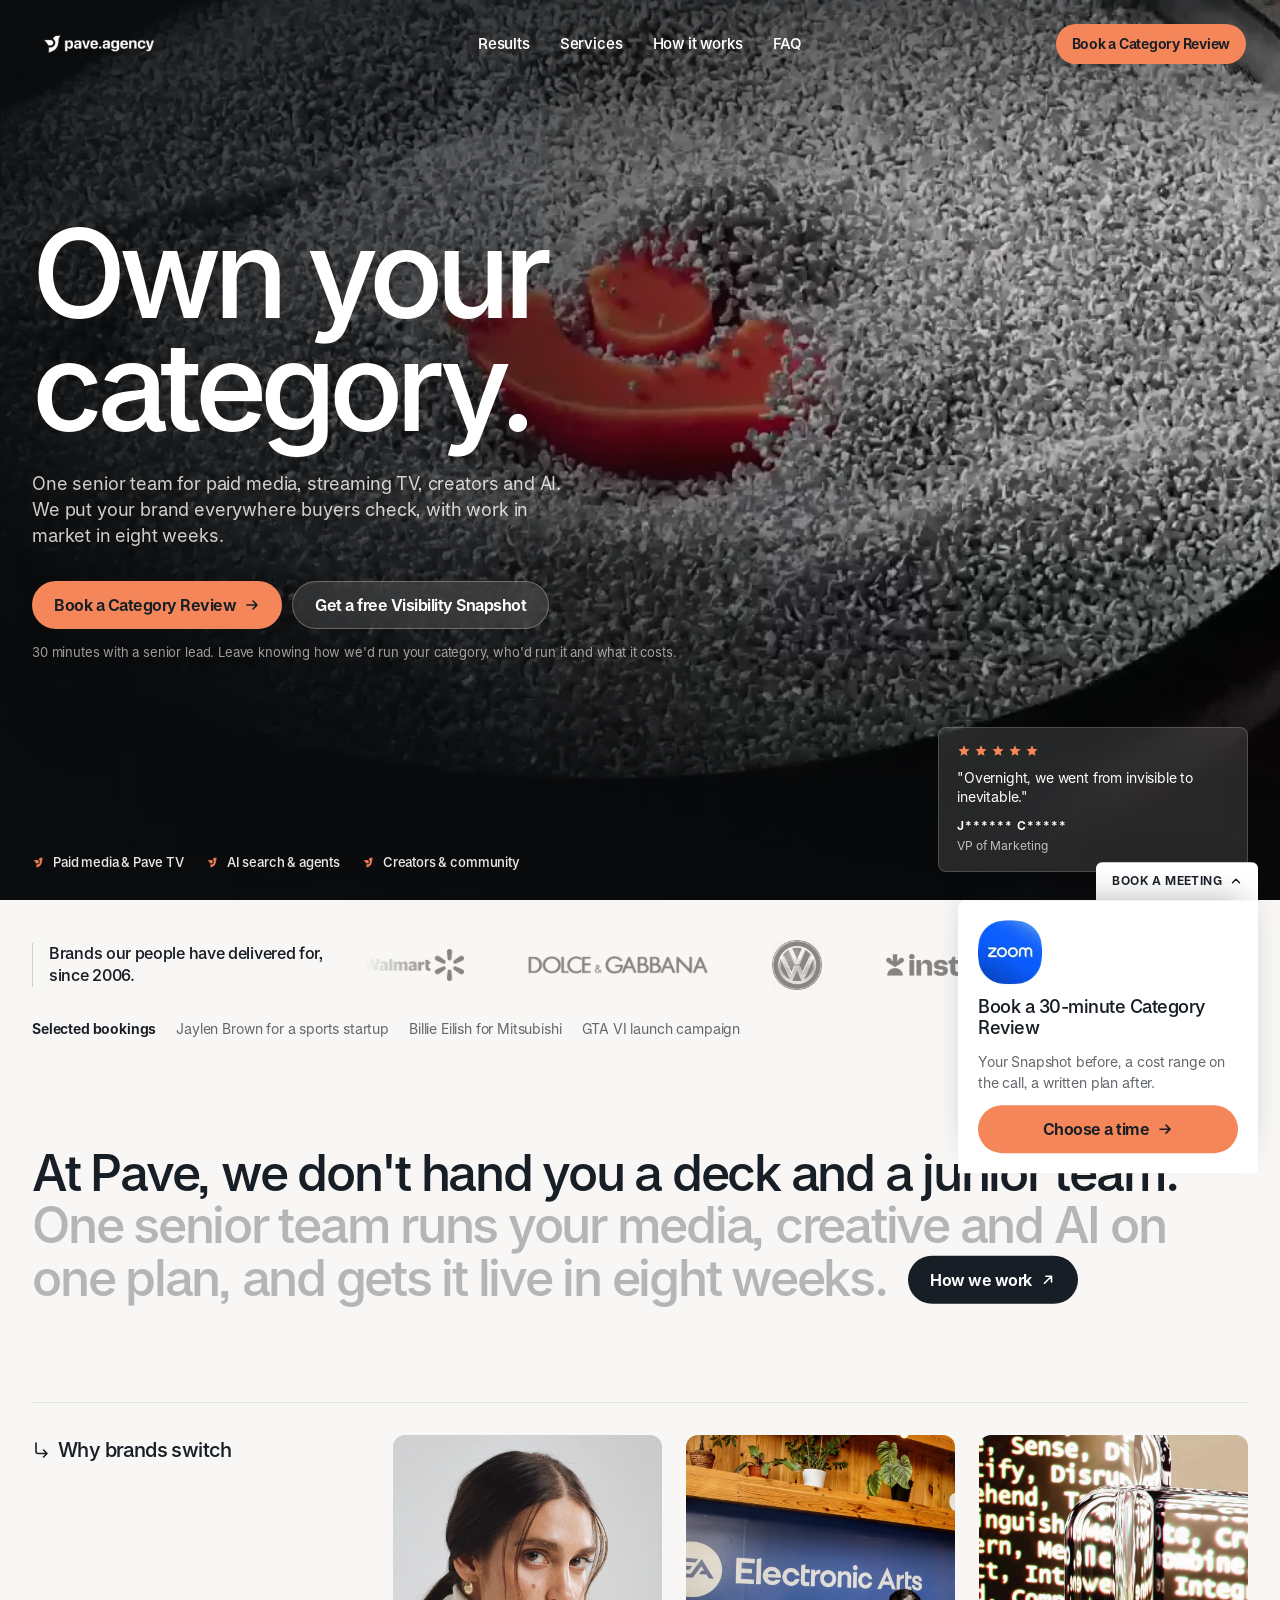
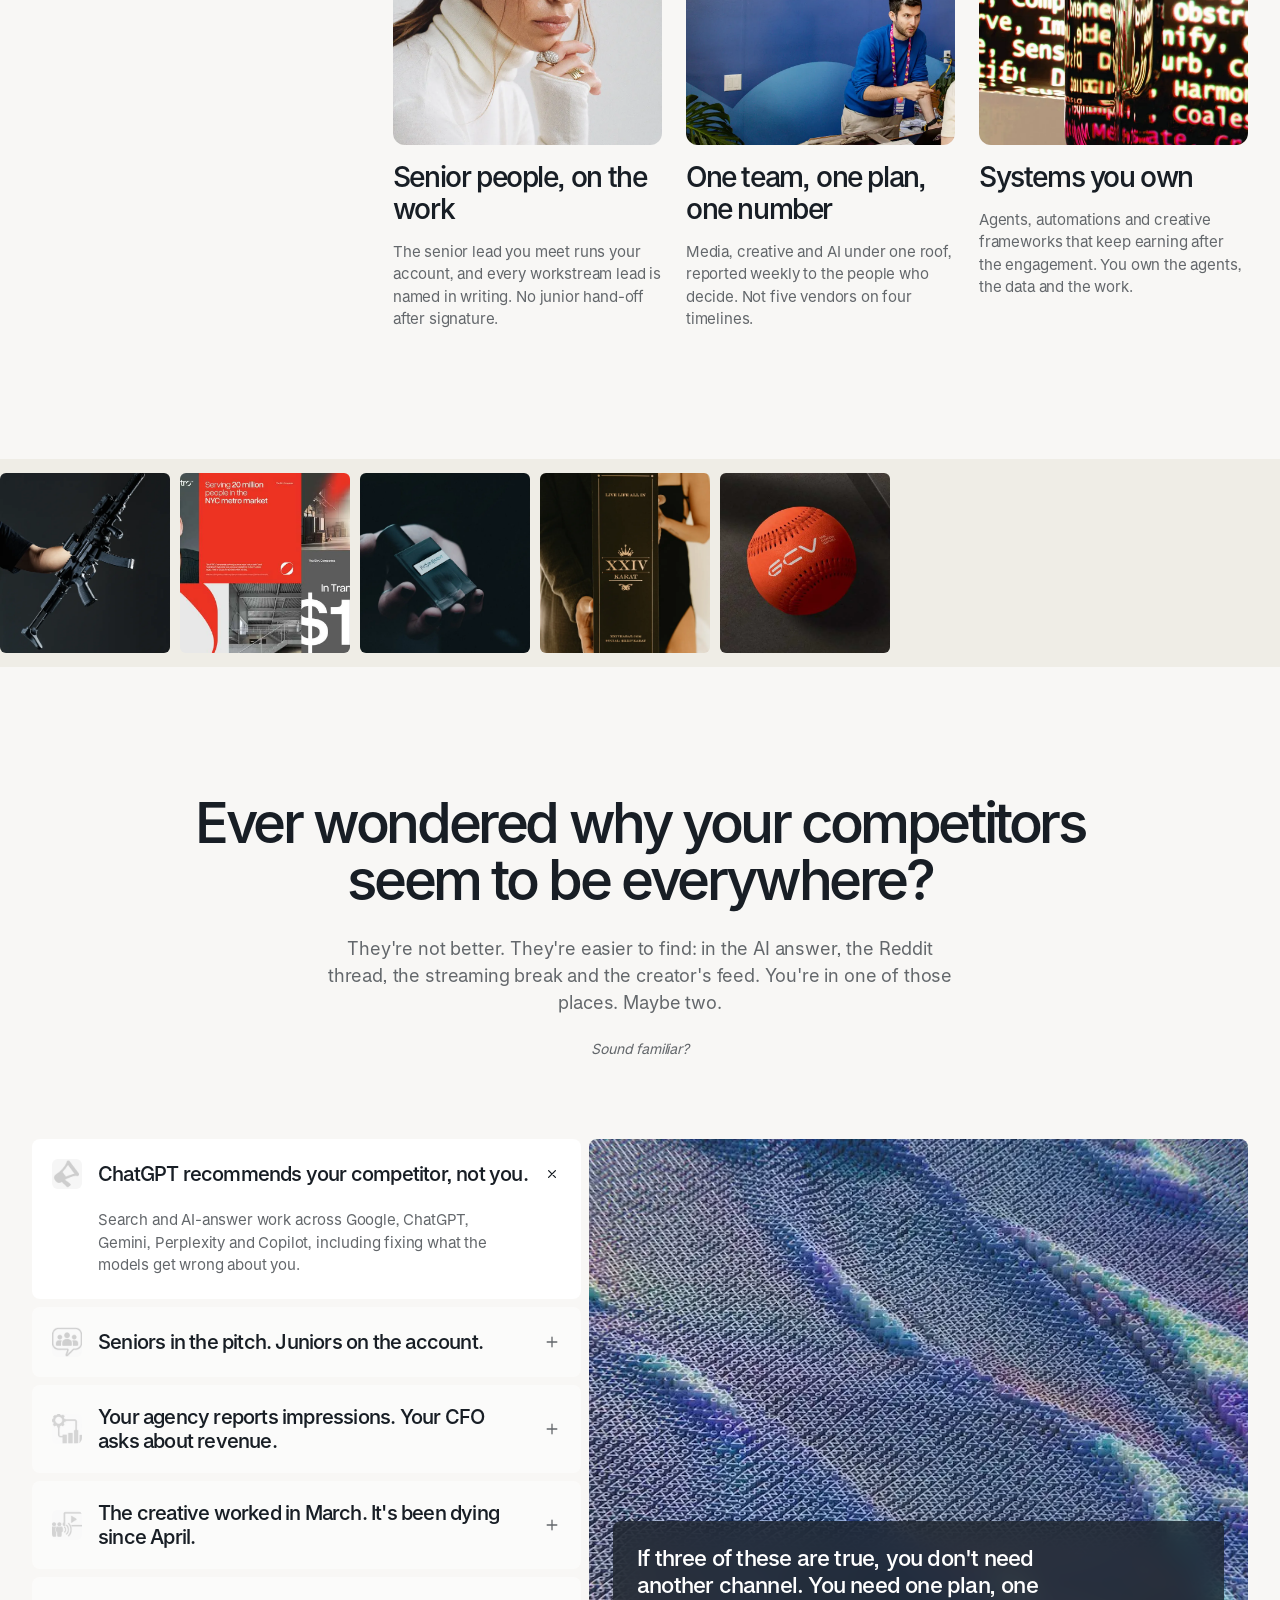
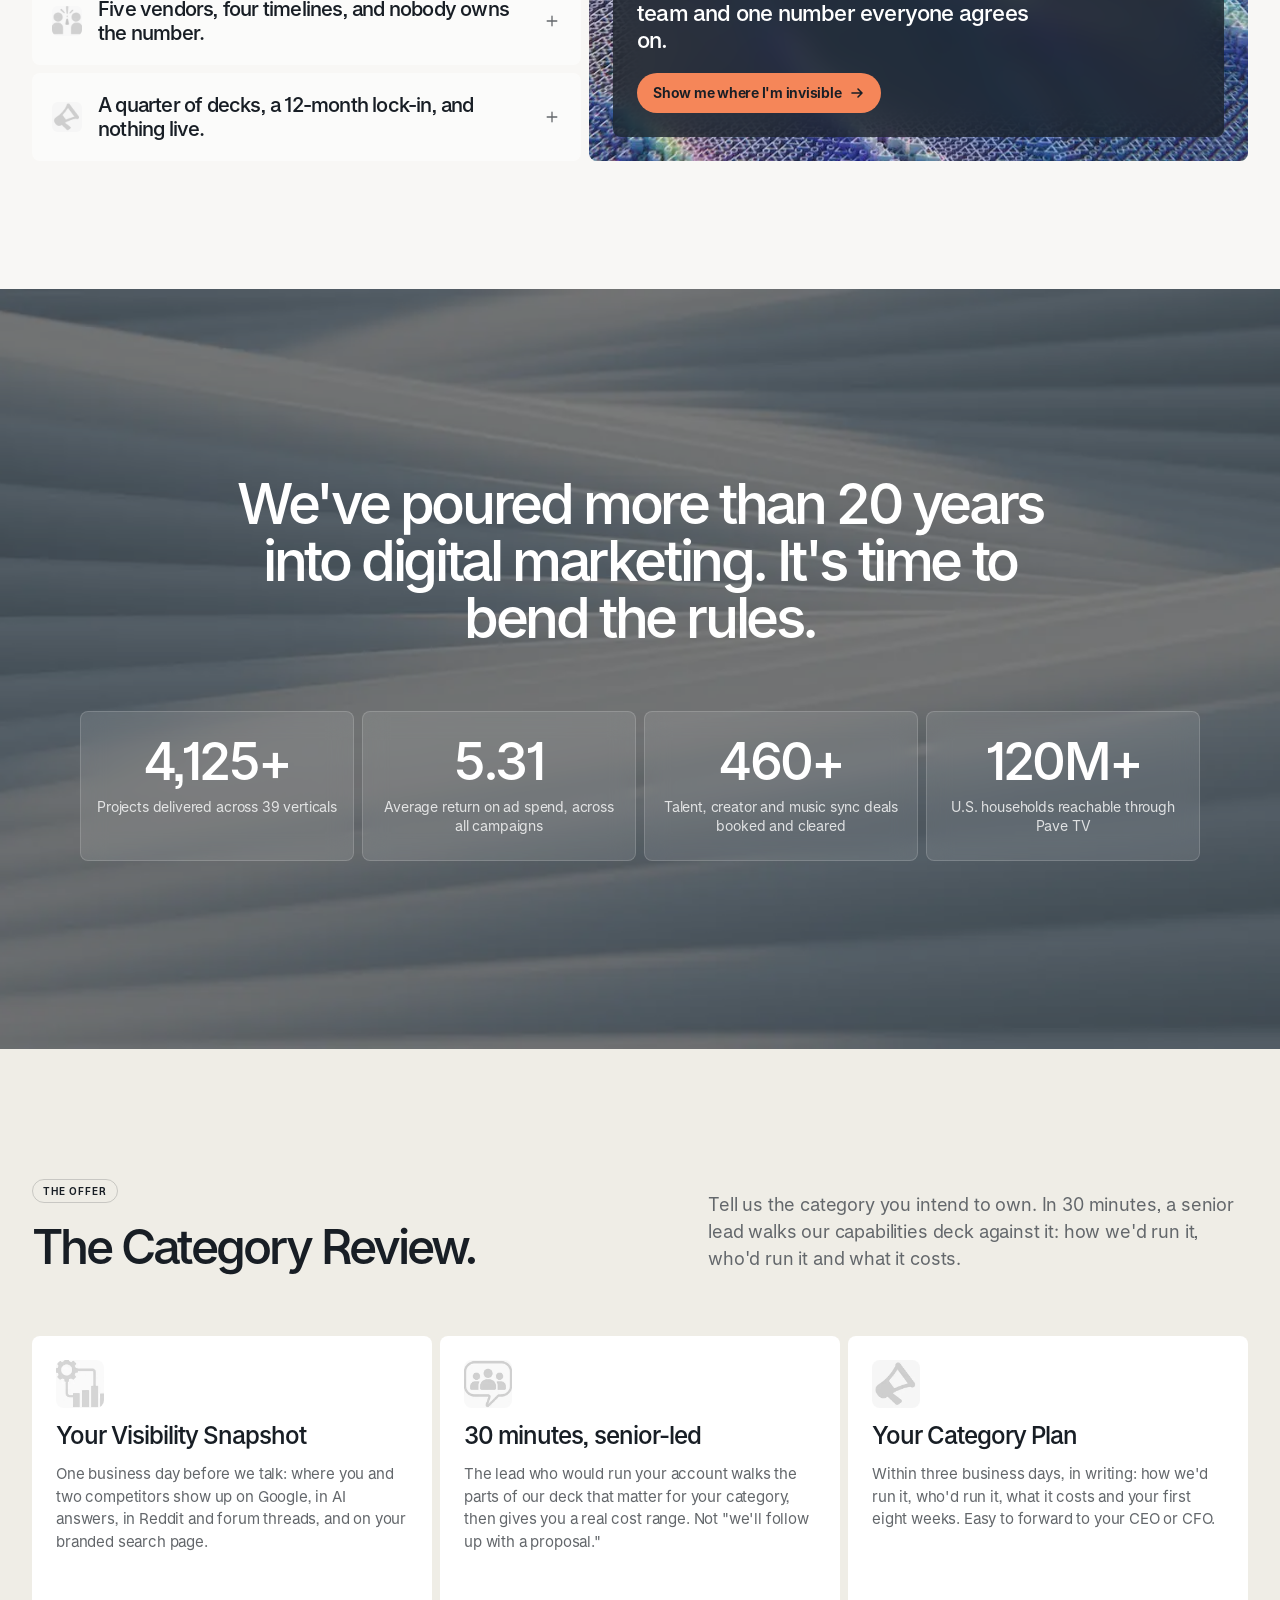
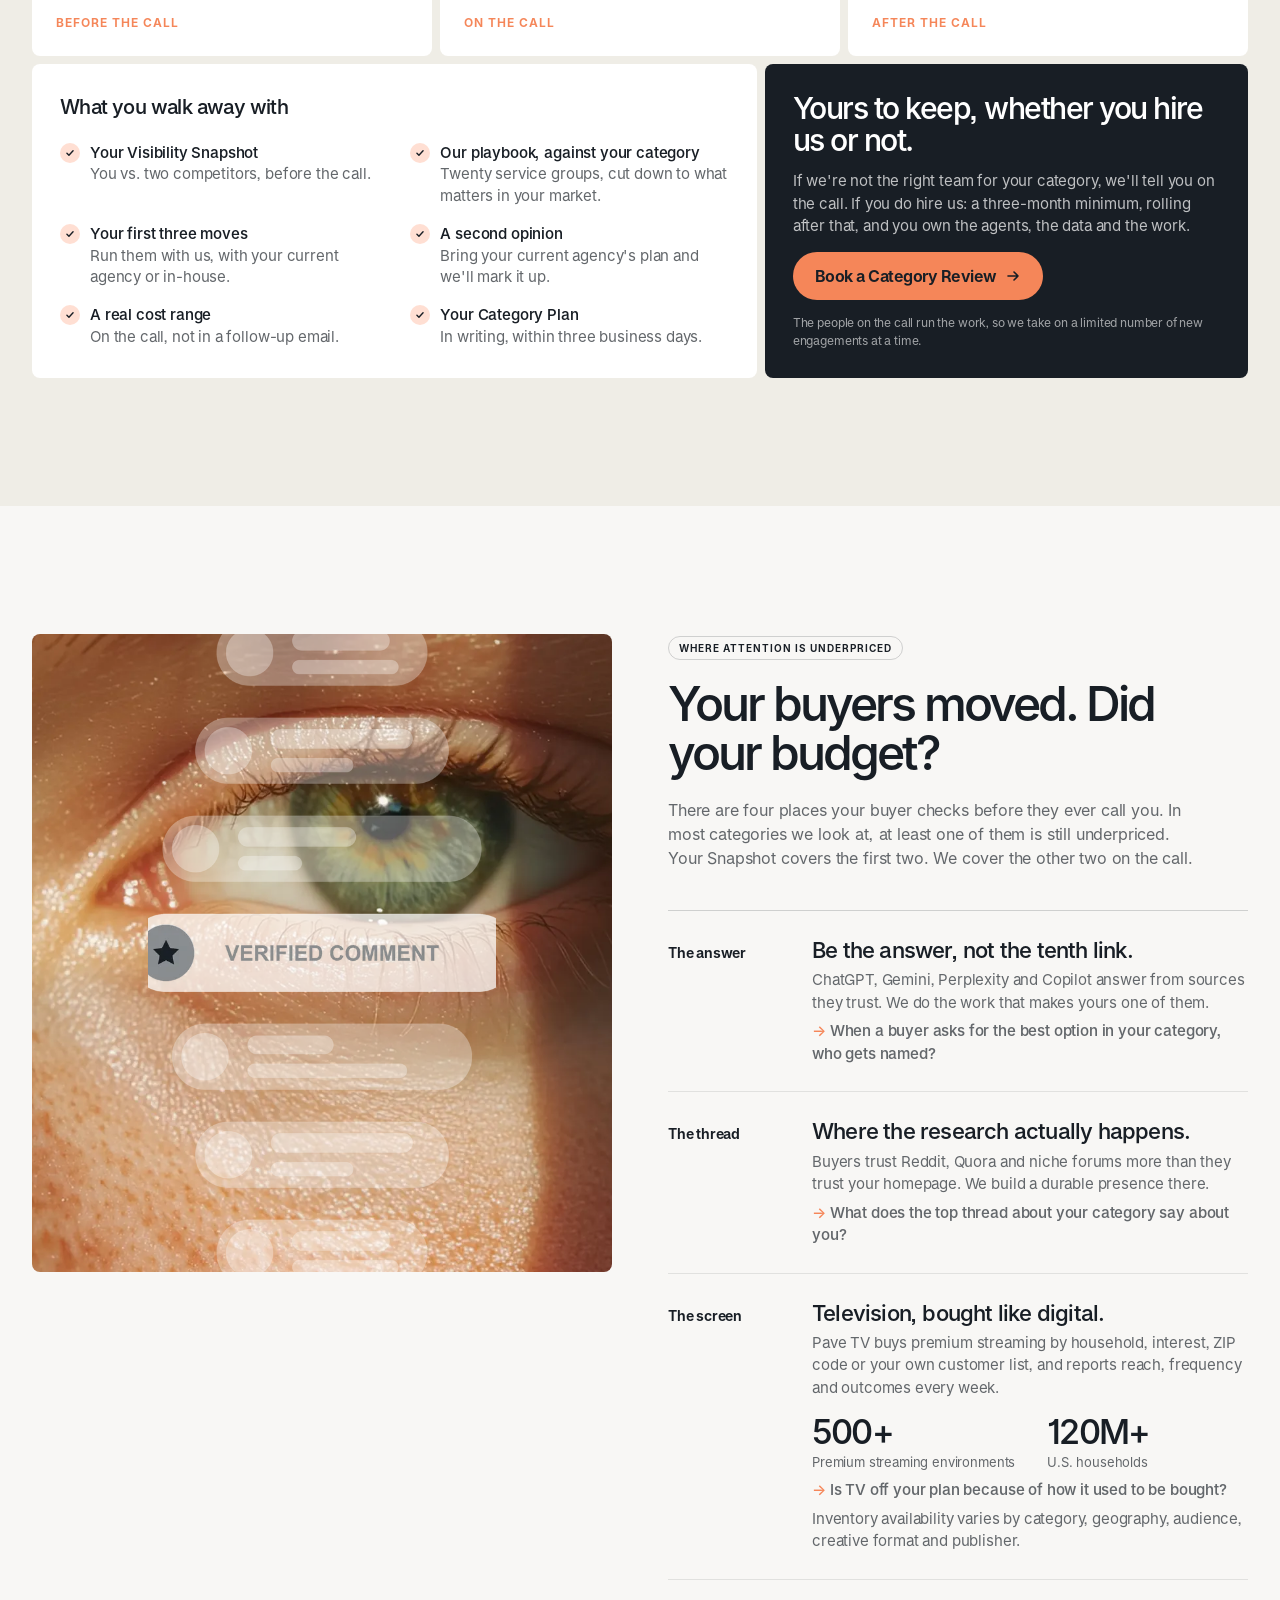
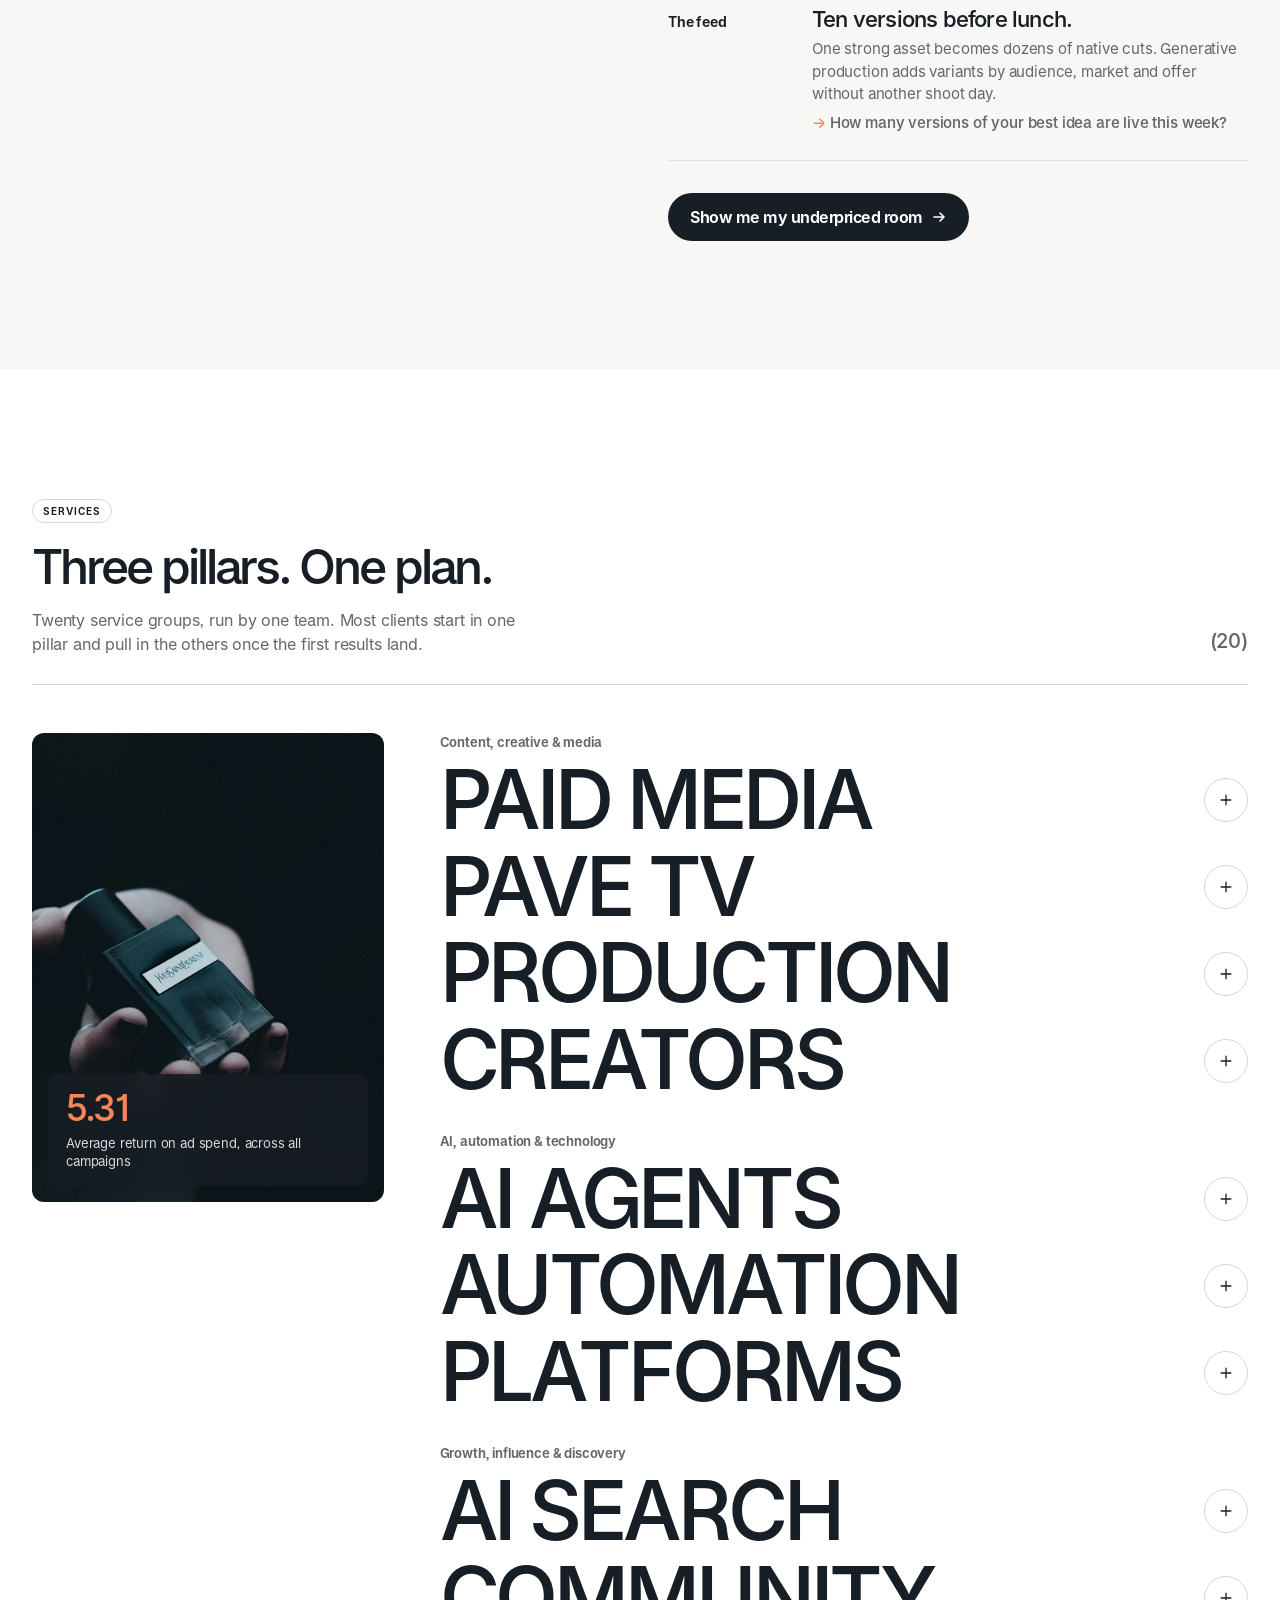
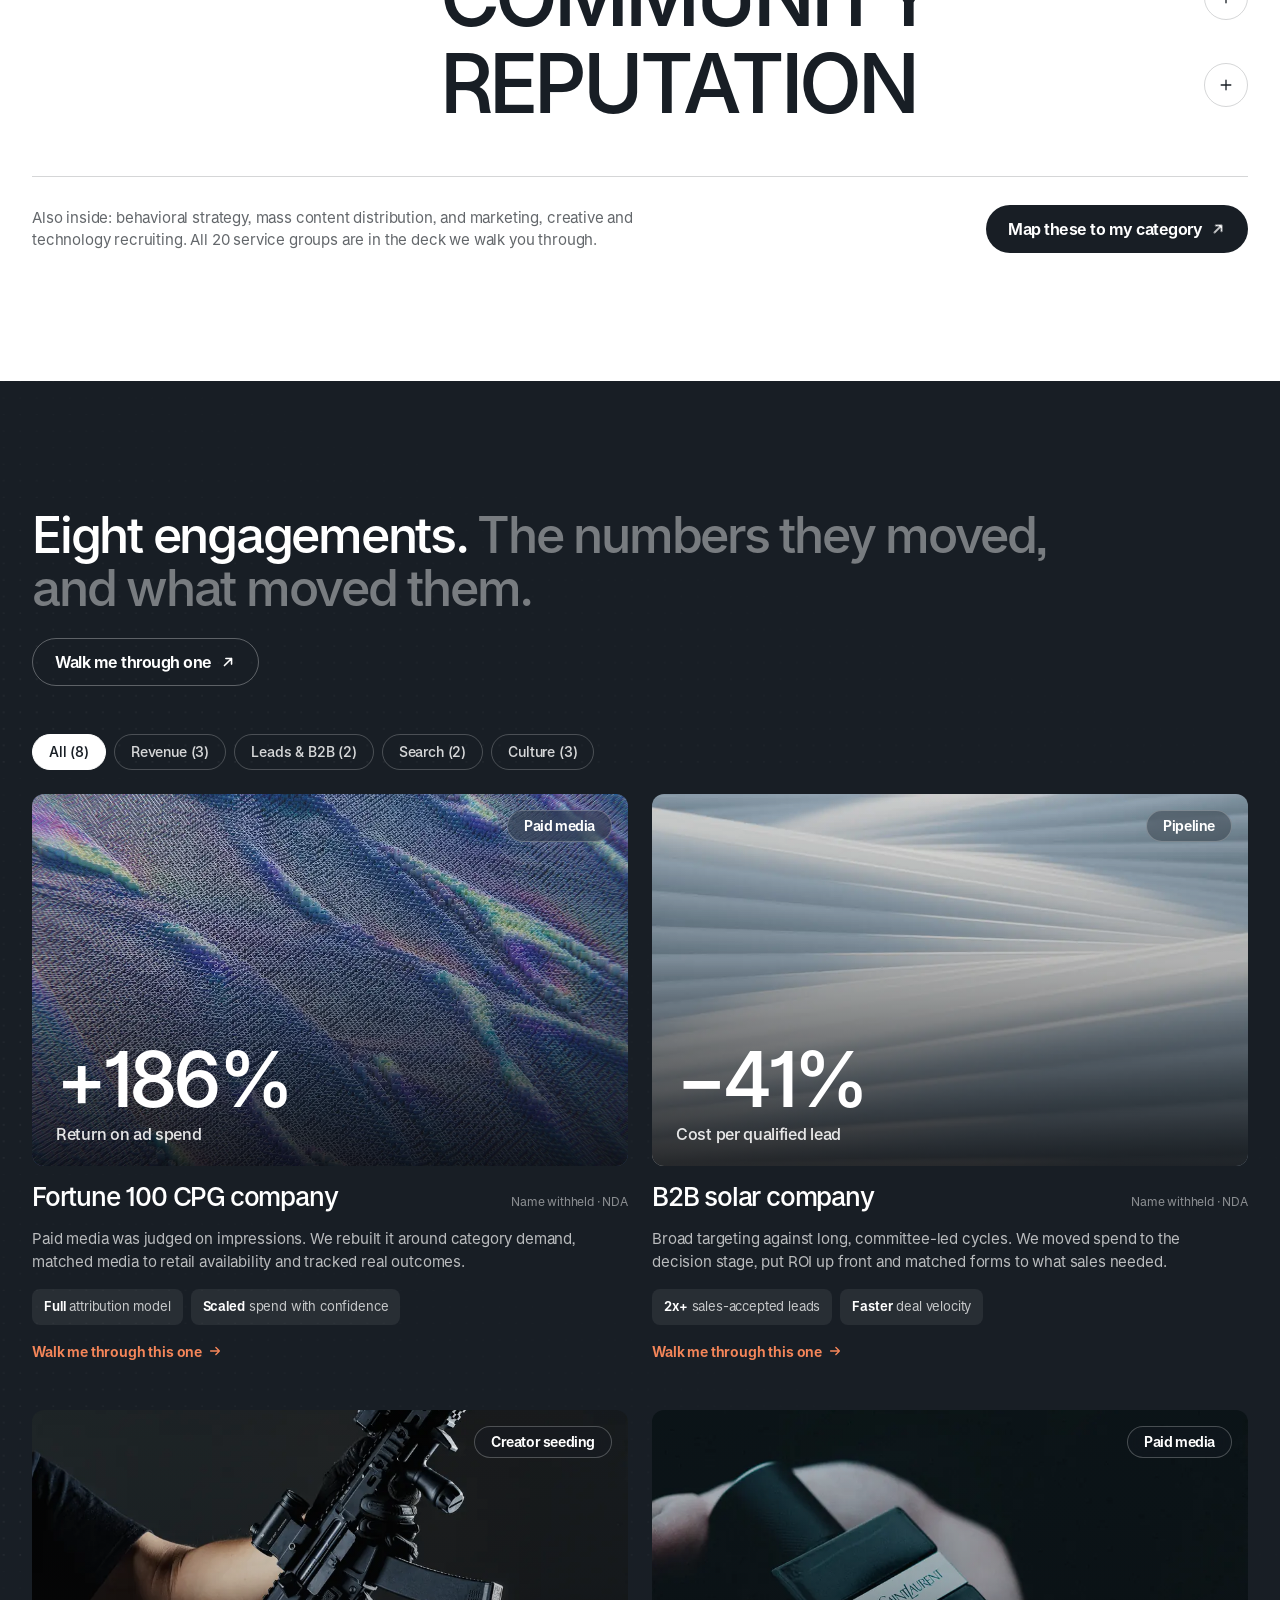
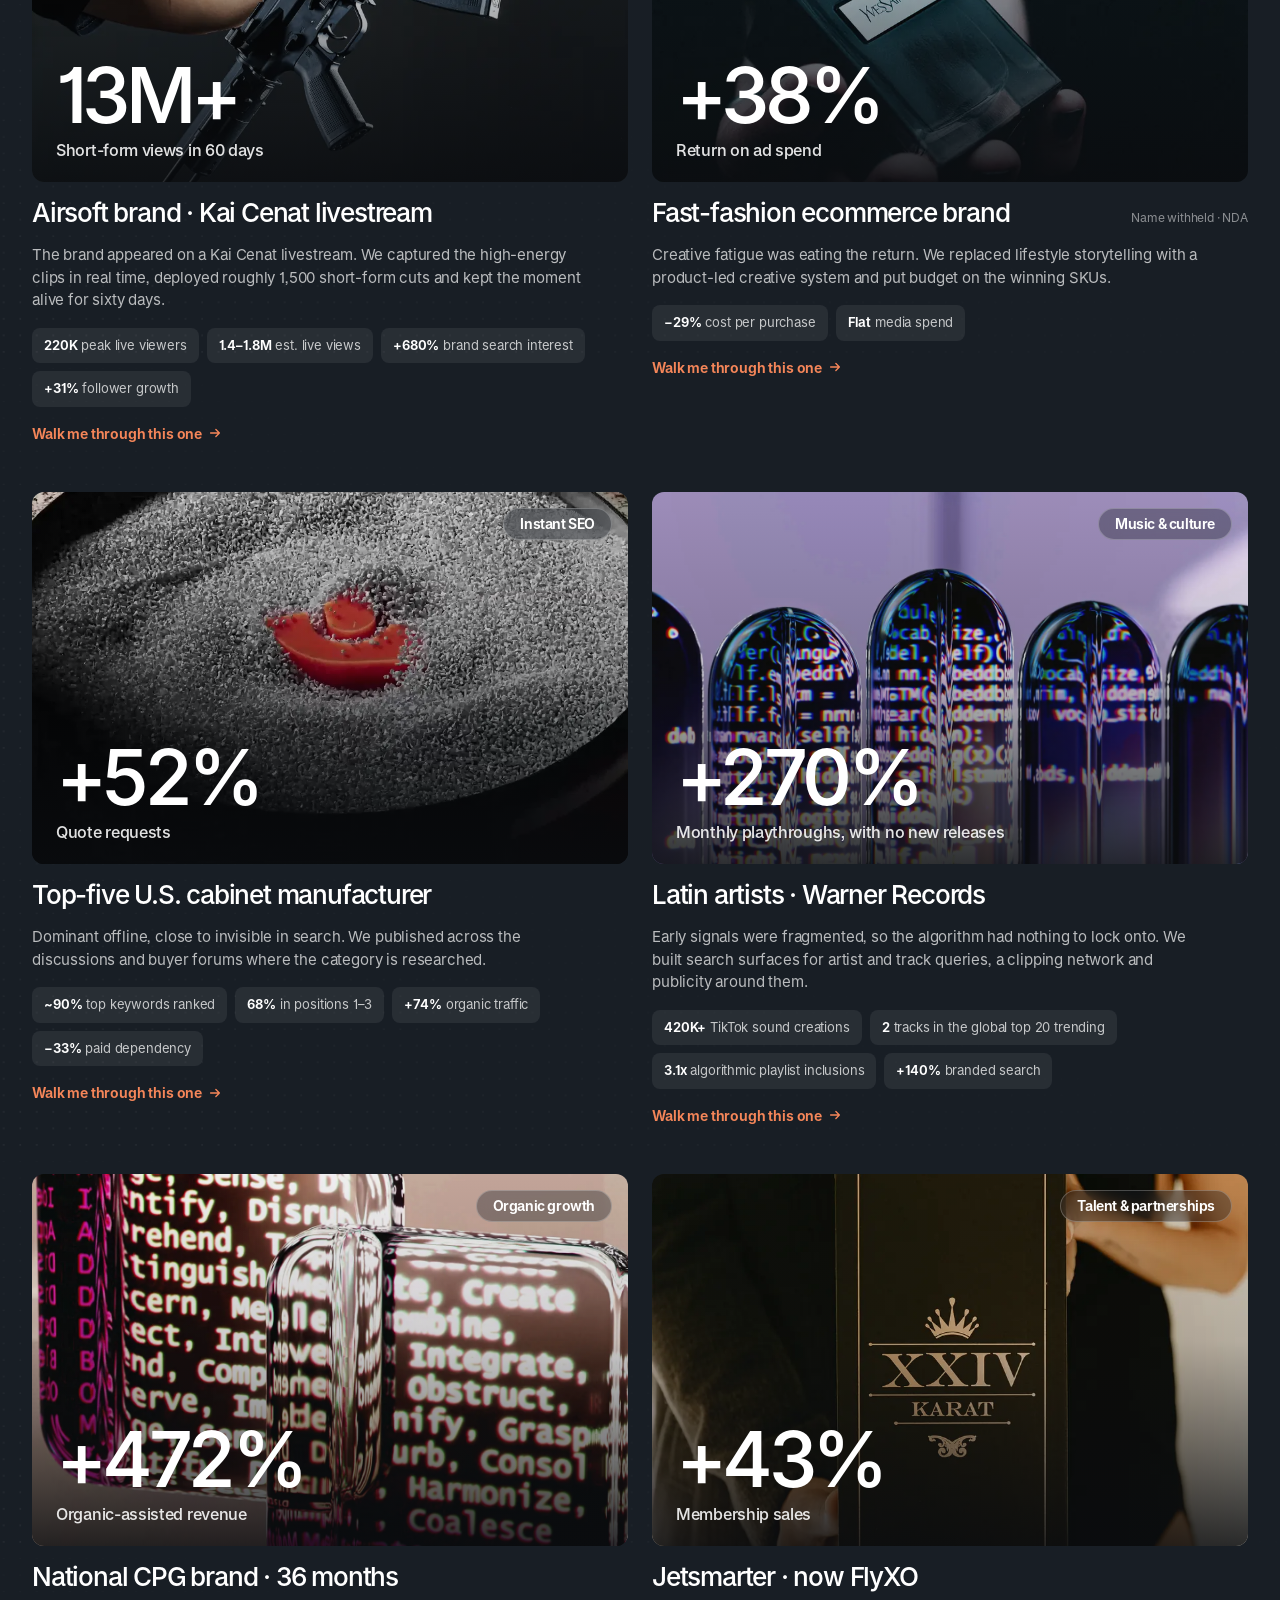
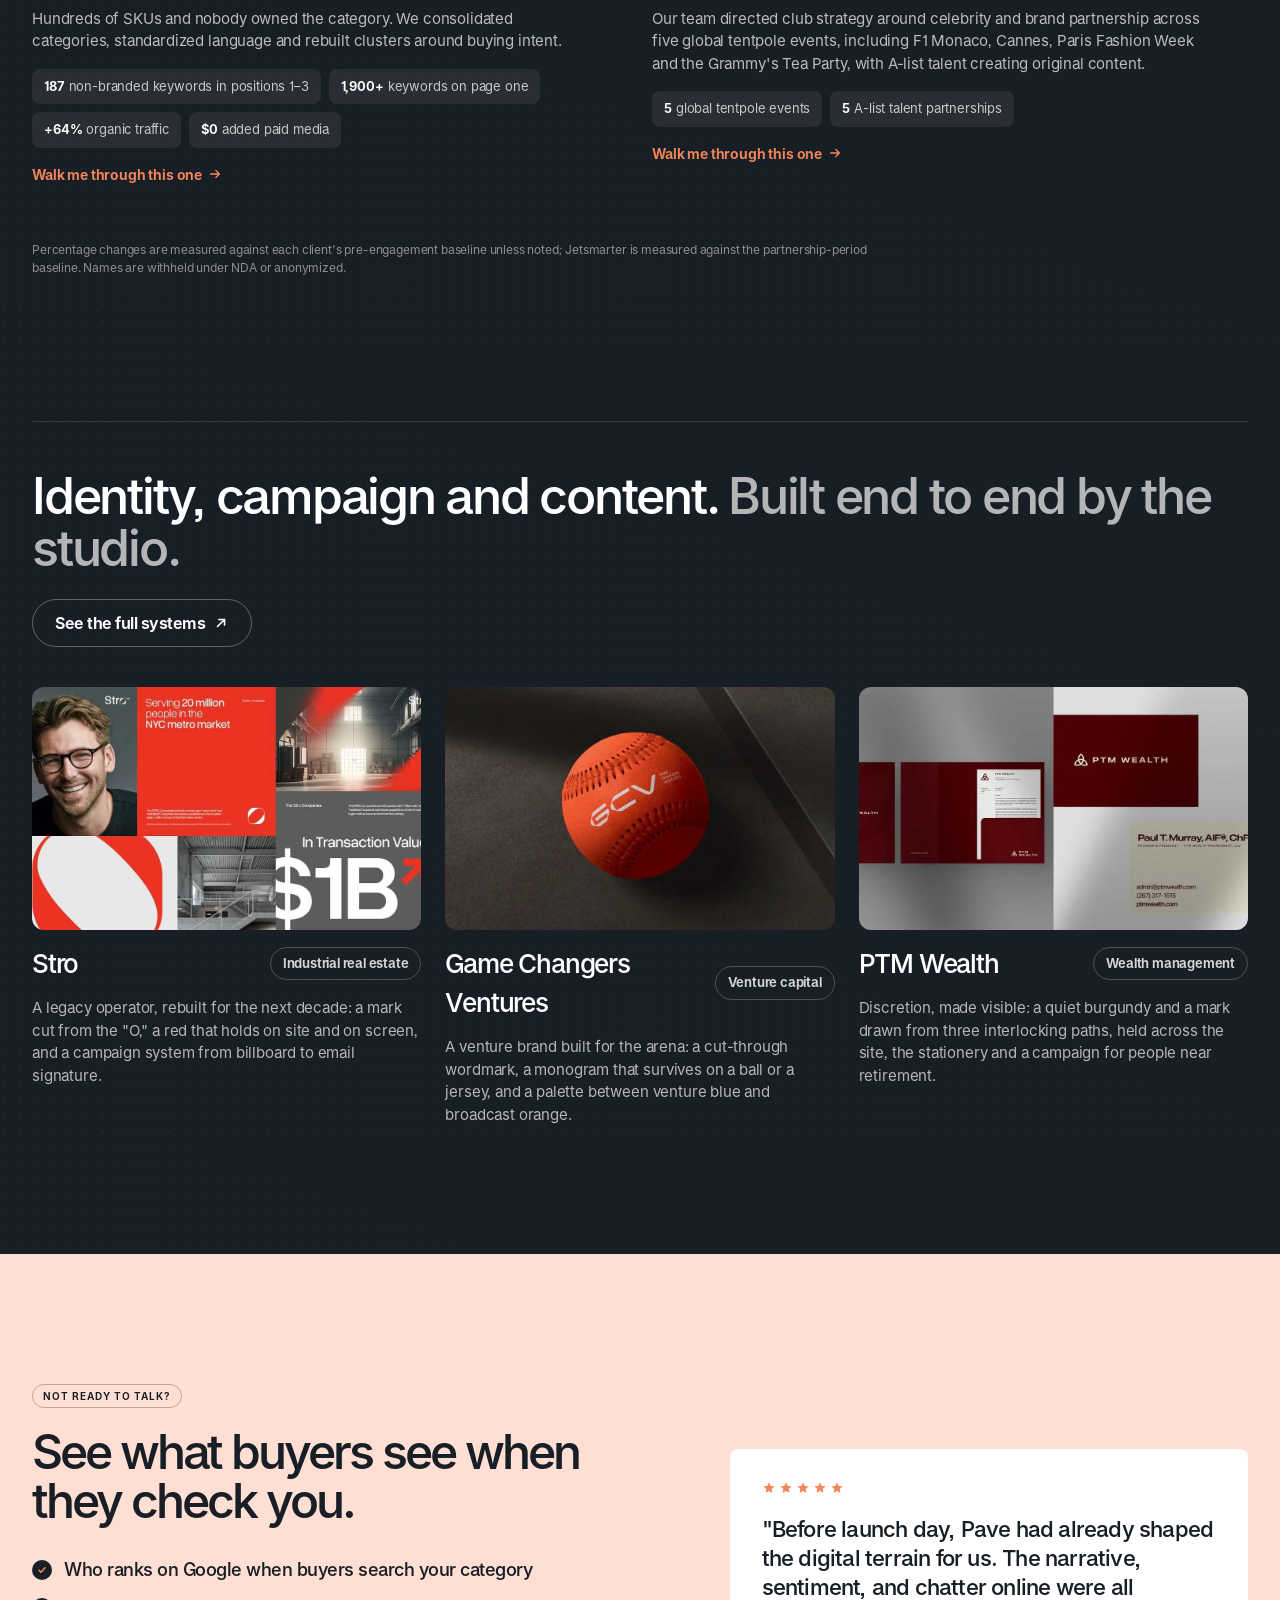
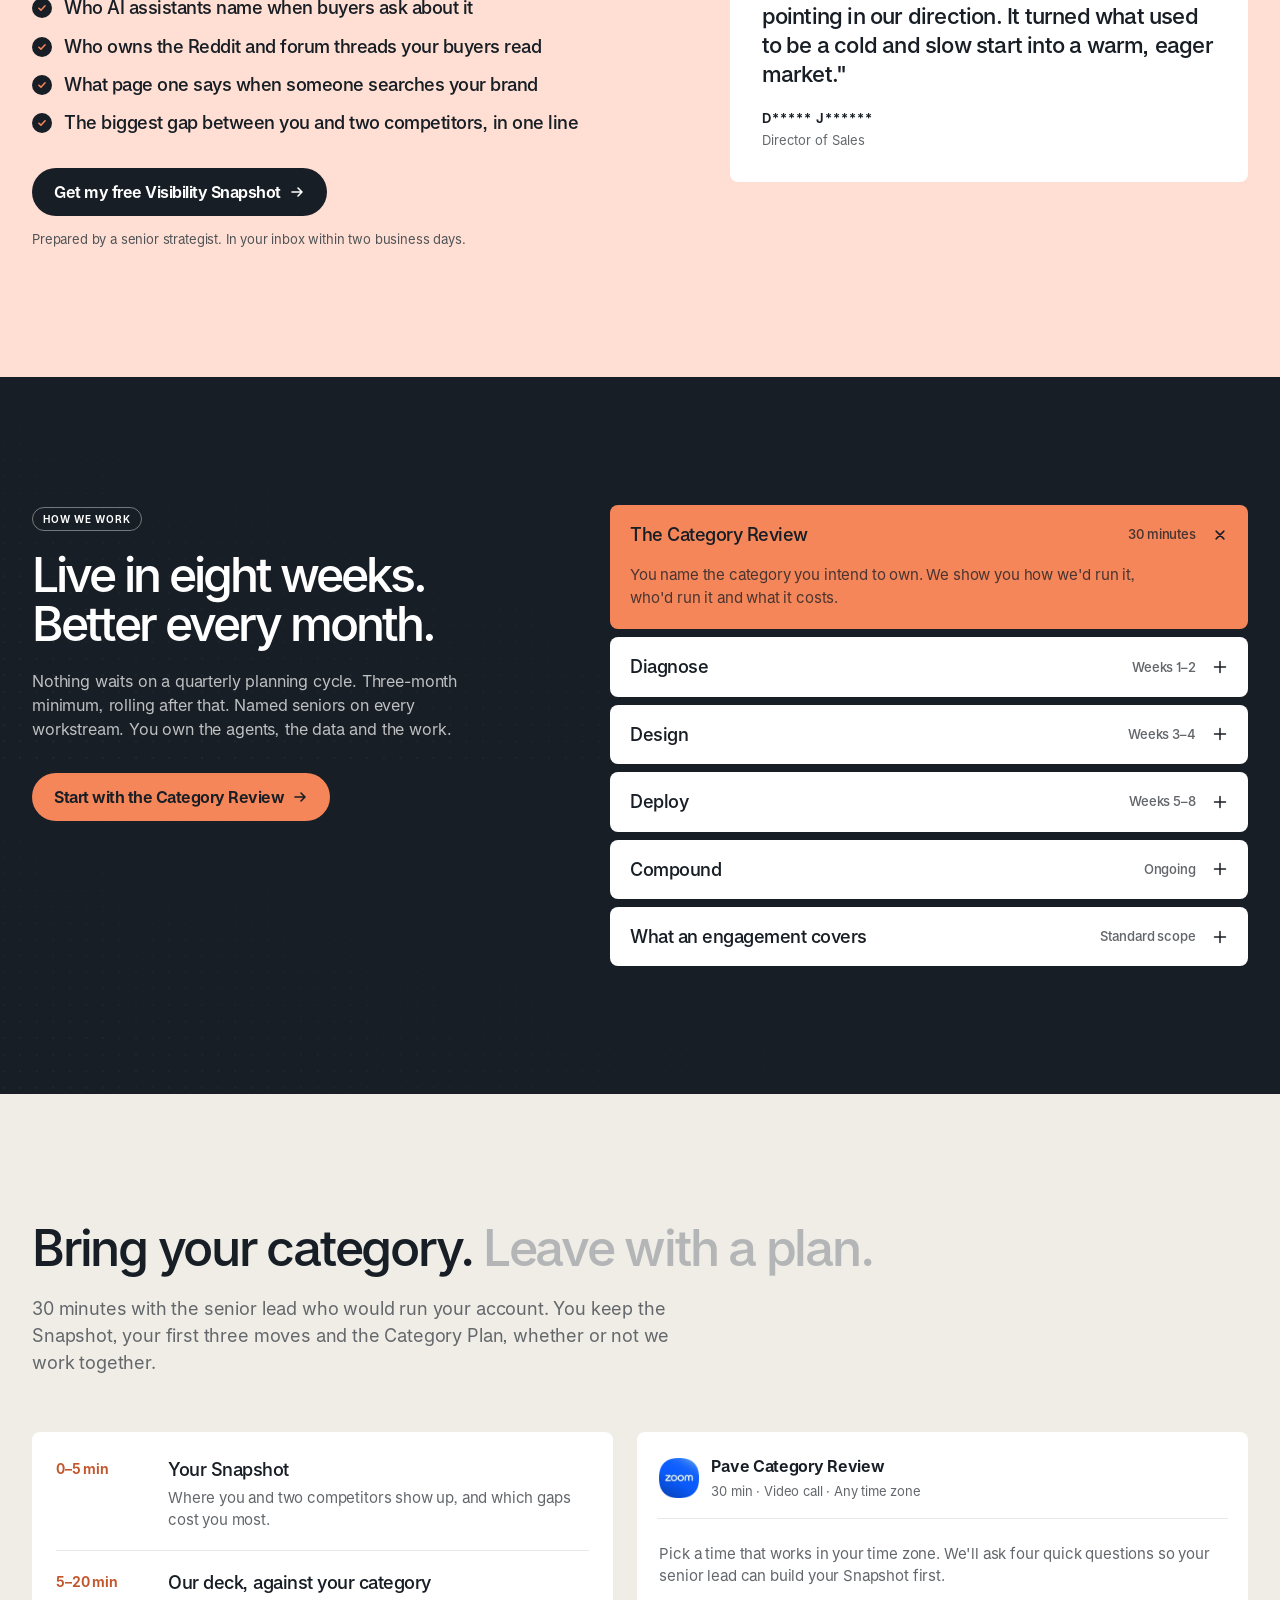
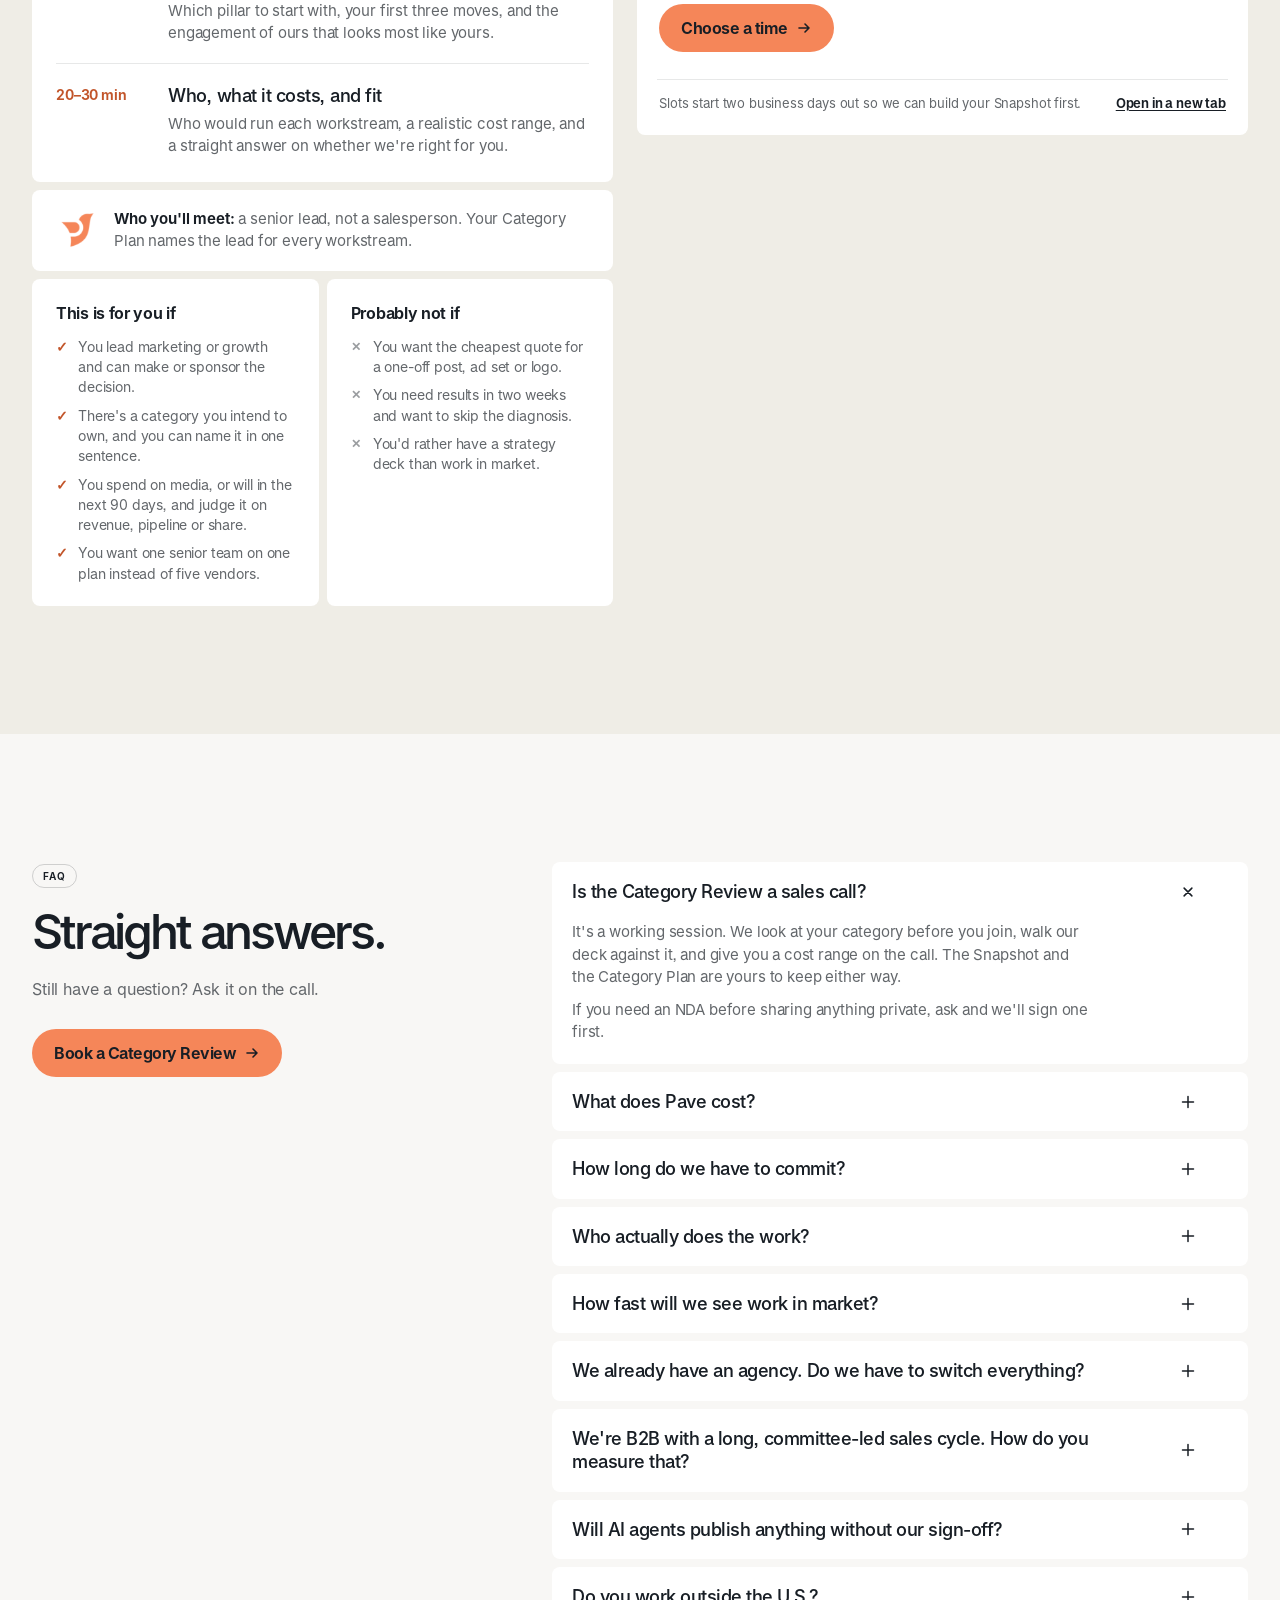
==== commit 534105d1: "Rebuild homepage on the pave.agency design system Replaces the earlier visual layer with the live si" ====
--- a/index.html
+++ b/index.html
@@ -3,1547 +3,1220 @@
 <head>
   <meta charset="utf-8">
   <meta name="viewport" content="width=device-width, initial-scale=1, viewport-fit=cover">
-  <title>PAVE · Media, Creative &amp; AI. One Senior Team.</title>
+  <title>Pave | Own your category. Media, creative and AI from one senior team.</title>
   <meta name="description" content="One senior team for paid media, streaming TV, creators, AI search and AI agents. Work in market in eight weeks. Book a 30-minute Category Review.">
   <link rel="canonical" href="https://www.pave.agency/">
-  <meta name="theme-color" content="#f6f2ec">
-
   <meta property="og:type" content="website">
-  <meta property="og:site_name" content="PAVE">
+  <meta property="og:site_name" content="pave.agency">
   <meta property="og:url" content="https://www.pave.agency/">
-  <meta property="og:title" content="Own your category. | PAVE">
-  <meta property="og:description" content="Tell us the category you intend to own. In 30 minutes, we'll show you how we'd run it, who'd run it and what it costs.">
-  <meta property="og:image" content="https://www.pave.agency/assets/img/brand/og-image.png">
+  <meta property="og:title" content="Own your category. | Pave">
+  <meta property="og:description" content="Tell us the category you intend to own. In 30 minutes we'll show you how we'd run it, who'd run it and what it costs.">
+  <meta property="og:image" content="https://www.pave.agency/assets/img/brand/og-image.jpg">
   <meta property="og:image:width" content="1200">
   <meta property="og:image:height" content="630">
-  <meta property="og:image:alt" content="PAVE: Own your category. Book a 30-minute Category Review at pave.agency.">
   <meta name="twitter:card" content="summary_large_image">
-  <meta name="twitter:title" content="Own your category. | PAVE">
-  <meta name="twitter:description" content="Tell us the category you intend to own. In 30 minutes, we'll show you how we'd run it, who'd run it and what it costs.">
-  <meta name="twitter:image" content="https://www.pave.agency/assets/img/brand/og-image.png">
-
-  <link rel="icon" href="assets/img/brand/favicon.svg" type="image/svg+xml">
-  <link rel="apple-touch-icon" href="assets/img/brand/apple-touch-icon.png">
-
-  <link rel="preconnect" href="https://fonts.googleapis.com">
-  <link rel="preconnect" href="https://fonts.gstatic.com" crossorigin>
-  <link rel="stylesheet" href="https://fonts.googleapis.com/css2?family=Geist:wght@400..700&amp;family=Geist+Mono:wght@400;500&amp;display=swap">
+  <meta name="twitter:title" content="Own your category. | Pave">
+  <meta name="twitter:description" content="Tell us the category you intend to own. In 30 minutes we'll show you how we'd run it, who'd run it and what it costs.">
+  <meta name="twitter:image" content="https://www.pave.agency/assets/img/brand/og-image.jpg">
+  <meta name="theme-color" content="#181e25">
+  <link rel="icon" href="assets/img/brand/favicon-32.png" type="image/png">
+  <link rel="apple-touch-icon" href="assets/img/brand/pave-icon-256.png">
+  <link rel="preload" href="assets/fonts/raveo-500.woff2" as="font" type="font/woff2" crossorigin>
+  <link rel="preload" href="assets/fonts/raveo-400.woff2" as="font" type="font/woff2" crossorigin>
   <link rel="stylesheet" href="assets/css/styles.css">
-
   <script type="application/ld+json">
   {
     "@context": "https://schema.org",
     "@type": "Organization",
-    "name": "PAVE",
+    "name": "Pave",
     "alternateName": "pave.agency",
     "url": "https://www.pave.agency/",
-    "logo": "https://www.pave.agency/assets/img/brand/pave-mark.svg",
+    "logo": "https://www.pave.agency/assets/img/brand/pave-icon-256.png",
     "description": "One senior team for paid media, streaming TV, creators, AI search and AI agents.",
     "email": "contact@pave.agency",
     "telephone": "+1-323-716-2810",
-    "areaServed": "Worldwide",
     "sameAs": ["https://www.instagram.com/pave.agency/", "https://www.linkedin.com/company/pave-marketing-agency/"]
   }
   </script>
   <!-- gen:faq-ld -->
   <script type="application/ld+json">
-    {
-      "@context": "https://schema.org",
-      "@type": "FAQPage",
-      "mainEntity": [
-        {
-          "@type": "Question",
-          "name": "Is the Category Review a sales call?",
-          "acceptedAnswer": {
-            "@type": "Answer",
-            "text": "It's a working session. We look at your category before you join, walk our deck against it, and give you a cost range on the call. The Snapshot and the Category Plan are yours to keep either way. If you need an NDA before sharing anything private, ask and we'll sign one first."
-          }
-        },
-        {
-          "@type": "Question",
-          "name": "What does PAVE cost?",
-          "acceptedAnswer": {
-            "@type": "Answer",
-            "text": "Scope is written per client, so we don't publish a rate card. You get a realistic range on the call and the number in writing in your Category Plan. The budget question on the booking form is there so we can tell you before the call if the numbers don't fit."
-          }
-        },
-        {
-          "@type": "Question",
-          "name": "How long do we have to commit?",
-          "acceptedAnswer": {
-            "@type": "Answer",
-            "text": "Three months minimum, rolling after that. No 12-month lock-in."
-          }
-        },
-        {
-          "@type": "Question",
-          "name": "Who actually does the work?",
-          "acceptedAnswer": {
-            "@type": "Answer",
-            "text": "Named seniors. Media, creative, AI & automation, growth and measurement each have a named senior lead, and your Category Plan tells you who they are. The senior lead you meet runs your account. No junior hand-off after signature."
-          }
-        },
-        {
-          "@type": "Question",
-          "name": "How fast will we see work in market?",
-          "acceptedAnswer": {
-            "@type": "Answer",
-            "text": "Eight weeks from first look. Weeks 1–2 diagnose, weeks 3–4 design, and campaigns and agents go live in stages from week 5. After that we optimize weekly and review monthly."
-          }
-        },
-        {
-          "@type": "Question",
-          "name": "We already have an agency. Do we have to switch everything?",
-          "acceptedAnswer": {
-            "@type": "Answer",
-            "text": "No. Most clients start in one pillar (Pave TV, AI search or paid media are common first steps) and pull in the others once the first results land. Bring your current agency's plan to the call and we'll tell you where we'd start and what we'd leave alone."
-          }
-        },
-        {
-          "@type": "Question",
-          "name": "We're B2B with a long, committee-led sales cycle. How do you measure that?",
-          "acceptedAnswer": {
-            "@type": "Answer",
-            "text": "Measurement is its own workstream with a named lead, reported weekly. We tie actions back to channel, creative and spend, score and route leads by intent, and put media, CRM and web in one view. For a B2B solar company with committee-led cycles, moving spend to the decision stage, leading with ROI and matching forms to what sales needed cut cost per qualified lead by 41% and at least doubled sales-accepted leads."
-          }
-        },
-        {
-          "@type": "Question",
-          "name": "Will AI agents publish anything without our sign-off?",
-          "acceptedAnswer": {
-            "@type": "Answer",
-            "text": "Not without rules you approve. Campaign and content steps go live only with your sign-off. Customer-facing assistants run inside guardrails your team signs off on, with complex cases escalated to people. The agents do the volume; your team keeps the judgment. Governance covers permissions, accuracy, privacy, security and review."
-          }
-        },
-        {
-          "@type": "Question",
-          "name": "Do you work outside the U.S.?",
-          "acceptedAnswer": {
-            "@type": "Answer",
-            "text": "Yes. We're one global, remote senior team working across time zones, serving clients around the world without a local office tax. Pave TV reaches 120M+ U.S. households. Paid media, search, AI answers, creators and production run wherever your market is, with international and multilingual SEO and localization of visuals, voice and copy."
-          }
-        },
-        {
-          "@type": "Question",
-          "name": "Are those logos your clients? And why are some case studies anonymous?",
-          "acceptedAnswer": {
-            "@type": "Answer",
-            "text": "The logos are brands our team members have delivered work for across their careers since 2006. They're the credentials of the people you'd work with, not a current client list. Three of the eight engagements are under NDA, and others are anonymized, so we withhold names where we need to. We walk you through the detail on the call."
-          }
+  {
+    "@context": "https://schema.org",
+    "@type": "FAQPage",
+    "mainEntity": [
+      {
+        "@type": "Question",
+        "name": "Is the Category Review a sales call?",
+        "acceptedAnswer": {
+          "@type": "Answer",
+          "text": "It's a working session. We look at your category before you join, walk our deck against it, and give you a cost range on the call. The Snapshot and the Category Plan are yours to keep either way. If you need an NDA before sharing anything private, ask and we'll sign one first."
         }
-      ]
-    }
+      },
+      {
+        "@type": "Question",
+        "name": "What does Pave cost?",
+        "acceptedAnswer": {
+          "@type": "Answer",
+          "text": "Scope is written per client, so we don't publish a rate card. You get a realistic range on the call and the number in writing in your Category Plan."
+        }
+      },
+      {
+        "@type": "Question",
+        "name": "How long do we have to commit?",
+        "acceptedAnswer": {
+          "@type": "Answer",
+          "text": "Three months minimum, rolling after that. No 12-month lock-in."
+        }
+      },
+      {
+        "@type": "Question",
+        "name": "Who actually does the work?",
+        "acceptedAnswer": {
+          "@type": "Answer",
+          "text": "Named seniors. Media, creative, AI & automation, growth and measurement each have a named senior lead, and your Category Plan tells you who they are. No junior hand-off after signature."
+        }
+      },
+      {
+        "@type": "Question",
+        "name": "How fast will we see work in market?",
+        "acceptedAnswer": {
+          "@type": "Answer",
+          "text": "Eight weeks from first look. Weeks 1–2 diagnose, weeks 3–4 design, and campaigns and agents go live in stages from week 5. After that we optimize weekly and review monthly."
+        }
+      },
+      {
+        "@type": "Question",
+        "name": "We already have an agency. Do we have to switch everything?",
+        "acceptedAnswer": {
+          "@type": "Answer",
+          "text": "No. Most clients start in one pillar and pull in the others once the first results land. Bring your current agency's plan to the call and we'll tell you where we'd start and what we'd leave alone."
+        }
+      },
+      {
+        "@type": "Question",
+        "name": "We're B2B with a long, committee-led sales cycle. How do you measure that?",
+        "acceptedAnswer": {
+          "@type": "Answer",
+          "text": "Measurement is its own workstream with a named lead, reported weekly. We tie actions back to channel, creative and spend, score and route leads by intent, and put media, CRM and web in one view. For a B2B solar company with committee-led cycles, moving spend to the decision stage, leading with ROI and matching forms to what sales needed cut cost per qualified lead by 41% and at least doubled sales-accepted leads."
+        }
+      },
+      {
+        "@type": "Question",
+        "name": "Will AI agents publish anything without our sign-off?",
+        "acceptedAnswer": {
+          "@type": "Answer",
+          "text": "Not without rules you approve. Campaign and content steps go live only with your sign-off. Customer-facing assistants run inside guardrails your team signs off on, with complex cases escalated to people."
+        }
+      },
+      {
+        "@type": "Question",
+        "name": "Do you work outside the U.S.?",
+        "acceptedAnswer": {
+          "@type": "Answer",
+          "text": "Yes. We're one global, remote senior team working across time zones. Pave TV reaches 120M+ U.S. households. Paid media, search, AI answers, creators and production run wherever your market is, including international and multilingual SEO and localization."
+        }
+      },
+      {
+        "@type": "Question",
+        "name": "Are those logos your clients?",
+        "acceptedAnswer": {
+          "@type": "Answer",
+          "text": "They're brands our team members have delivered work for across their careers since 2006: the credentials of the people you'd work with, not a current client list. Some case studies are anonymized or under NDA, and we share what we can on the call."
+        }
+      }
+    ]
+  }
   </script>
   <!-- /gen:faq-ld -->
 </head>
 <body>
-  <a class="skip-link" href="#main">Skip to content</a>
-
-  <!-- 1 · ANNOUNCEMENT -->
-  <div class="announce" id="announce">
-    <a href="#book" data-cta="announce">
-      <span class="dot" aria-hidden="true"></span>
-      <span class="announce__long">Every Category Review comes with a free Visibility Snapshot: you vs. two competitors.</span>
-      <span class="announce__short">Free Visibility Snapshot with every call.</span>
-      <u>Book my Category Review ↗</u>
+  <a class="skip" href="#main">Skip to content</a>
+
+  <header class="nav" id="nav">
+    <a class="nav__logo" href="#top" aria-label="pave.agency home">
+      <img class="logo-white" src="assets/img/brand/logo-white.png" alt="pave.agency" width="574" height="115">
+      <img class="logo-orange" src="assets/img/brand/logo-orange.png" alt="pave.agency" width="500" height="77">
     </a>
-    <button class="announce__close" type="button" aria-label="Close announcement">
-      <svg viewBox="0 0 14 14" aria-hidden="true"><path d="m3 3 8 8M11 3l-8 8" stroke="currentColor" stroke-width="1.6" stroke-linecap="round"/></svg>
-    </button>
-  </div>
-
-  <!-- 2 · NAV -->
-  <header class="nav" id="top">
-    <div class="wrap nav__inner">
-      <a class="brand" href="#top" aria-label="PAVE, back to top">
-        <i class="brand__mark" aria-hidden="true"></i><b>pave</b><span>.agency</span>
-      </a>
-      <nav class="nav__links" aria-label="Primary">
-        <a href="#results">Results</a>
-        <a href="#services">Services</a>
-        <a href="#how">How we work</a>
-        <a href="#review">The Review</a>
-        <a href="#faq">FAQ</a>
-      </nav>
-      <div class="nav__cta">
-        <a class="nav__phone" href="mailto:contact@pave.agency">contact@pave.agency</a>
-        <a class="btn btn--sm" href="#book" data-cta="nav">Book my Category Review <span class="btn__icon"><svg viewBox="0 0 14 14" aria-hidden="true"><path d="M3.5 10.5 10.5 3.5M5 3.5h5.5V9" fill="none" stroke="currentColor" stroke-width="1.7" stroke-linecap="round" stroke-linejoin="round"/></svg></span></a>
-        <button class="nav__toggle" type="button" aria-expanded="false" aria-controls="mobile-menu" aria-label="Menu"><span></span></button>
-      </div>
+    <nav class="nav__links" aria-label="Primary">
+      <a href="#results">Results</a>
+      <a href="#services">Services</a>
+      <a href="#how">How it works</a>
+      <a href="#faq">FAQ</a>
+    </nav>
+    <div class="nav__right">
+      <a class="btn btn--accent btn--sm" href="#book-cal" data-cta="nav">Book a Category Review</a>
+      <button class="nav__burger" type="button" aria-expanded="false" aria-controls="menu" aria-label="Open menu"><span></span></button>
     </div>
   </header>
-  <div class="mobile-menu" id="mobile-menu">
+  <div class="menu" id="menu">
     <a href="#results">Results</a>
     <a href="#services">Services</a>
-    <a href="#work">Creative work</a>
-    <a href="#how">How we work</a>
-    <a href="#review">The Review</a>
+    <a href="#how">How it works</a>
     <a href="#faq">FAQ</a>
-    <a class="btn btn--accent btn--block" href="#book" data-cta="mobile-menu">Book my Category Review <span class="btn__icon"><svg viewBox="0 0 14 14" aria-hidden="true"><path d="M3.5 10.5 10.5 3.5M5 3.5h5.5V9" fill="none" stroke="currentColor" stroke-width="1.7" stroke-linecap="round" stroke-linejoin="round"/></svg></span></a>
-    <p class="mobile-menu__foot">Call <a href="tel:+13237162810">+1 (323) 716-2810</a> · Email <a href="mailto:contact@pave.agency">contact@pave.agency</a></p>
+    <a class="btn btn--accent" href="#book-cal" data-cta="menu">Book a Category Review</a>
   </div>
 
   <main id="main">
-
-    <!-- 3 · HERO -->
-    <section class="hero gridbg" aria-labelledby="hero-title">
-      <i class="hero__bgmark" aria-hidden="true"></i>
-      <div class="wrap">
-        <div class="hero__meta">
-          <span class="eyebrow">00 · Media · Creative · AI — one senior team, 20+ years in</span>
-          <ul class="tags" aria-label="What we run">
-            <li>Paid media</li><li>Pave TV</li><li>Creators</li><li>AI search</li><li>AI agents</li>
+    <!-- HERO -->
+    <section class="hero" id="top" aria-labelledby="hero-title">
+      <div class="hero__media" aria-hidden="true">
+        <video autoplay muted loop playsinline preload="metadata" poster="assets/img/photo/sand-poster.webp">
+          <source src="assets/video/pave-sand.mp4" type="video/mp4">
+        </video>
+      </div>
+      <div class="hero__inner container">
+        <h1 class="giant hero__title" id="hero-title">Own your category.</h1>
+        <p class="hero__sub">One senior team for paid media, streaming TV, creators and AI. We put your brand everywhere buyers check, with work in market in eight weeks.</p>
+        <div class="btn-row">
+          <a class="btn btn--accent" href="#book-cal" data-cta="hero">Book a Category Review <svg viewBox="0 0 16 16" aria-hidden="true"><path d="M3 8h10M9 4l4 4-4 4" fill="none" stroke="currentColor" stroke-width="1.6" stroke-linecap="round" stroke-linejoin="round"/></svg></a>
+          <a class="btn btn--glass" href="#snapshot" data-cta="hero-snapshot">Get a free Visibility Snapshot</a>
+        </div>
+        <p class="hero__note">30 minutes with a senior lead. Leave knowing how we'd run your category, who'd run it and what it costs.</p>
+        <div class="hero__foot">
+          <ul class="hero__chips" aria-label="What we run">
+            <li><img src="assets/img/brand/pave-icon-256.png" alt="" width="13" height="13">Paid media &amp; Pave TV</li>
+            <li><img src="assets/img/brand/pave-icon-256.png" alt="" width="13" height="13">AI search &amp; agents</li>
+            <li><img src="assets/img/brand/pave-icon-256.png" alt="" width="13" height="13">Creators &amp; community</li>
           </ul>
-        </div>
-
-        <h1 class="h-display hero__display" id="hero-title">
-          <span class="line"><span>Own your</span></span>
-          <span class="line"><span>category<span class="mark-dot">.</span></span></span>
-        </h1>
-
-        <div class="hero__grid">
-          <p class="hero__clarity frame">PAVE is one senior team for paid media, streaming TV, creators and AI. We help mid-market and enterprise brands <strong>show up everywhere buyers check</strong>: search, AI answers, communities, streaming and the feed. Work in market in eight weeks.</p>
-          <div class="hero__actions">
-            <div class="cta-row">
-              <a class="btn btn--accent" href="#book" data-cta="hero">Book my Category Review <span class="btn__icon"><svg viewBox="0 0 14 14" aria-hidden="true"><path d="M3.5 10.5 10.5 3.5M5 3.5h5.5V9" fill="none" stroke="currentColor" stroke-width="1.7" stroke-linecap="round" stroke-linejoin="round"/></svg></span></a>
-              <a class="btn btn--ghost" href="#snapshot" data-cta="hero-snapshot">Get my free Visibility Snapshot ↗</a>
-            </div>
-            <p class="microcopy"><svg viewBox="0 0 20 20" aria-hidden="true"><circle cx="10" cy="10" r="8.5" fill="none" stroke="currentColor" stroke-width="1.4"/><path d="m6.2 10.2 2.5 2.5 5.1-5.3" fill="none" stroke="currentColor" stroke-width="1.6" stroke-linecap="round" stroke-linejoin="round"/></svg><span>30 minutes with a senior lead. You leave knowing how we'd run your category, who'd run it and what it costs, whether or not we work together.</span></p>
-          </div>
-        </div>
-
-        <div class="hero__proof" role="list" aria-label="FIG. 00 — Twenty years of work, counted">
-          <div class="proof-stat" role="listitem"><b data-count="4125" data-suffix="+">4,125+</b><span>Projects delivered across 39 verticals</span></div>
-          <div class="proof-stat" role="listitem"><b data-count="5.31">5.31</b><span>Average return on ad spend, all campaigns</span></div>
-          <div class="proof-stat" role="listitem"><b data-count="8" data-suffix=" wks">8 wks</b><span>From first look to work in market</span></div>
-          <div class="proof-stat" role="listitem"><b data-count="460" data-suffix="+">460+</b><span>Talent, creator &amp; music sync deals cleared</span></div>
-        </div>
-        <p class="caption hero__fig">FIG. 00 — Twenty years of work, counted</p>
+          <figure class="review-card">
+            <div class="stars" aria-label="5 out of 5"><svg viewBox="0 0 16 16" aria-hidden="true"><path d="m8 1.5 1.9 4.1 4.5.5-3.4 3 1 4.4L8 11.3l-4 2.2 1-4.4-3.4-3 4.5-.5z" fill="currentColor"/></svg><svg viewBox="0 0 16 16" aria-hidden="true"><path d="m8 1.5 1.9 4.1 4.5.5-3.4 3 1 4.4L8 11.3l-4 2.2 1-4.4-3.4-3 4.5-.5z" fill="currentColor"/></svg><svg viewBox="0 0 16 16" aria-hidden="true"><path d="m8 1.5 1.9 4.1 4.5.5-3.4 3 1 4.4L8 11.3l-4 2.2 1-4.4-3.4-3 4.5-.5z" fill="currentColor"/></svg><svg viewBox="0 0 16 16" aria-hidden="true"><path d="m8 1.5 1.9 4.1 4.5.5-3.4 3 1 4.4L8 11.3l-4 2.2 1-4.4-3.4-3 4.5-.5z" fill="currentColor"/></svg><svg viewBox="0 0 16 16" aria-hidden="true"><path d="m8 1.5 1.9 4.1 4.5.5-3.4 3 1 4.4L8 11.3l-4 2.2 1-4.4-3.4-3 4.5-.5z" fill="currentColor"/></svg></div>
+            <blockquote><p>"Overnight, we went from invisible to inevitable."</p></blockquote>
+            <footer>J****** C*****<span>VP of Marketing</span></footer>
+          </figure>
+        </div>
       </div>
     </section>
 
-    <!-- work strip (Cunnet image band) -->
-    <div class="strip" aria-label="FIG. 01 — Selected work. Identity, campaign and content, built end to end.">
+    <!-- <img class="logo" src="assets/img/logos/walmart.png" alt="Walmart" width="100" height="33" loading="lazy" decoding="async">
+              <img class="logo" src="assets/img/logos/dolce-gabbana.png" alt="Dolce &amp; Gabbana" width="180" height="18" loading="lazy" decoding="async">
+              <img class="logo" src="assets/img/logos/volkswagen.png" alt="Volkswagen" width="50" height="50" loading="lazy" decoding="async">
+              <img class="logo" src="assets/img/logos/instacart.png" alt="Instacart" width="145" height="23" loading="lazy" decoding="async">
+              <img class="logo" src="assets/img/logos/porsche.png" alt="Porsche" width="79" height="42" loading="lazy" decoding="async">
+              <img class="logo" src="assets/img/logos/bvlgari.png" alt="Bvlgari" width="182" height="18" loading="lazy" decoding="async">
+              <img class="logo" src="assets/img/logos/uber.png" alt="Uber" width="97" height="34" loading="lazy" decoding="async">
+              <img class="logo" src="assets/img/logos/nestle.png" alt="Nestlé" width="48" height="50" loading="lazy" decoding="async">
+              <img class="logo" src="assets/img/logos/bosch.png" alt="Bosch" width="121" height="27" loading="lazy" decoding="async">
+              <img class="logo" src="assets/img/logos/hello-kitty.png" alt="Hello Kitty" width="65" height="50" loading="lazy" decoding="async">
+              <img class="logo" src="assets/img/logos/dr-pepper.png" alt="Dr Pepper" width="71" height="46" loading="lazy" decoding="async">
+              <img class="logo" src="assets/img/logos/via-manzoni.png" alt="Via Manzoni" width="191" height="17" loading="lazy" decoding="async">
+              <img class="logo" src="assets/img/logos/bayer.png" alt="Bayer" width="50" height="50" loading="lazy" decoding="async">
+              <img class="logo" src="assets/img/logos/comedy-central.png" alt="Comedy Central" width="97" height="34" loading="lazy" decoding="async">
+              <img class="logo" src="assets/img/logos/jetsmarter.png" alt="Jetsmarter" width="130" height="25" loading="lazy" decoding="async">
+              <img class="logo" src="assets/img/logos/mitsubishi.png" alt="Mitsubishi" width="49" height="50" loading="lazy" decoding="async">
+              <img class="logo" src="assets/img/logos/barclays-wealth.png" alt="Barclays Wealth" width="102" height="32" loading="lazy" decoding="async">
+              <img class="logo" src="assets/img/logos/stk.png" alt="STK" width="52" height="50" loading="lazy" decoding="async">
+              <img class="logo" src="assets/img/logos/coway.png" alt="Coway" width="118" height="28" loading="lazy" decoding="async">
+              <img class="logo" src="assets/img/logos/naika.png" alt="Naïka" width="90" height="37" loading="lazy" decoding="async">
+              <img class="logo" src="assets/img/logos/directv.png" alt="DIRECTV" width="63" height="50" loading="lazy" decoding="async">
+              <img class="logo" src="assets/img/logos/the-perfect-host.png" alt="The Perfect Host" width="141" height="23" loading="lazy" decoding="async">
+              <img class="logo" src="assets/img/logos/mulberry.png" alt="Mulberry" width="93" height="35" loading="lazy" decoding="async">
+              <img class="logo" src="assets/img/logos/klatch-coffee.png" alt="Klatch Coffee" width="55" height="50" loading="lazy" decoding="async">
+              <img class="logo" src="assets/img/logos/sanrio.png" alt="Sanrio" width="113" height="29" loading="lazy" decoding="async">
+              <img class="logo" src="assets/img/logos/orange.png" alt="Orange" width="50" height="50" loading="lazy" decoding="async">
+              <img class="logo" src="assets/img/logos/pernod-ricard.png" alt="Pernod Ricard" width="92" height="36" loading="lazy" decoding="async">
+              <img class="logo" src="assets/img/logos/kwa.png" alt="KWA" width="105" height="31" loading="lazy" decoding="async">
+              <img class="logo" src="assets/img/logos/la-reina.png" alt="La Reina" width="37" height="50" loading="lazy" decoding="async">
+              <img class="logo" src="assets/img/logos/philipp-plein.png" alt="Philipp Plein" width="99" height="33" loading="lazy" decoding="async">
+              <img class="logo" src="assets/img/logos/dotvpn.png" alt="DotVPN" width="110" height="30" loading="lazy" decoding="async">
+              <img class="logo" src="assets/img/logos/porto-montenegro.png" alt="Porto Montenegro" width="94" height="35" loading="lazy" decoding="async">
+              <img class="logo" src="assets/img/logos/naturlich.png" alt="Natürlich" width="74" height="45" loading="lazy" decoding="async">
+              <img class="logo" src="assets/img/logos/arms-around-the-child.png" alt="Arms Around the Child" width="57" height="50" loading="lazy" decoding="async">
+              <img class="logo" src="assets/img/logos/beverly-gallery.png" alt="Beverly Gallery" width="42" height="50" loading="lazy" decoding="async"> -->
+    <section class="container" aria-label="Brands our people have delivered for">
+      <div class="trusted">
+        <p class="trusted__text">Brands our people have delivered for, since 2006.</p>
+        <div class="marquee">
+          <div class="marquee__track">
+            <div class="marquee__group">
+              <img class="logo" src="assets/img/logos/walmart.png" alt="Walmart" width="100" height="33" loading="lazy" decoding="async">
+              <img class="logo" src="assets/img/logos/dolce-gabbana.png" alt="Dolce &amp; Gabbana" width="180" height="18" loading="lazy" decoding="async">
+              <img class="logo" src="assets/img/logos/volkswagen.png" alt="Volkswagen" width="50" height="50" loading="lazy" decoding="async">
+              <img class="logo" src="assets/img/logos/instacart.png" alt="Instacart" width="145" height="23" loading="lazy" decoding="async">
+              <img class="logo" src="assets/img/logos/porsche.png" alt="Porsche" width="79" height="42" loading="lazy" decoding="async">
+              <img class="logo" src="assets/img/logos/bvlgari.png" alt="Bvlgari" width="182" height="18" loading="lazy" decoding="async">
+              <img class="logo" src="assets/img/logos/uber.png" alt="Uber" width="97" height="34" loading="lazy" decoding="async">
+              <img class="logo" src="assets/img/logos/nestle.png" alt="Nestlé" width="48" height="50" loading="lazy" decoding="async">
+              <img class="logo" src="assets/img/logos/bosch.png" alt="Bosch" width="121" height="27" loading="lazy" decoding="async">
+              <img class="logo" src="assets/img/logos/hello-kitty.png" alt="Hello Kitty" width="65" height="50" loading="lazy" decoding="async">
+              <img class="logo" src="assets/img/logos/dr-pepper.png" alt="Dr Pepper" width="71" height="46" loading="lazy" decoding="async">
+              <img class="logo" src="assets/img/logos/via-manzoni.png" alt="Via Manzoni" width="191" height="17" loading="lazy" decoding="async">
+              <img class="logo" src="assets/img/logos/bayer.png" alt="Bayer" width="50" height="50" loading="lazy" decoding="async">
+              <img class="logo" src="assets/img/logos/comedy-central.png" alt="Comedy Central" width="97" height="34" loading="lazy" decoding="async">
+              <img class="logo" src="assets/img/logos/jetsmarter.png" alt="Jetsmarter" width="130" height="25" loading="lazy" decoding="async">
+              <img class="logo" src="assets/img/logos/mitsubishi.png" alt="Mitsubishi" width="49" height="50" loading="lazy" decoding="async">
+              <img class="logo" src="assets/img/logos/barclays-wealth.png" alt="Barclays Wealth" width="102" height="32" loading="lazy" decoding="async">
+              <img class="logo" src="assets/img/logos/stk.png" alt="STK" width="52" height="50" loading="lazy" decoding="async">
+              <img class="logo" src="assets/img/logos/coway.png" alt="Coway" width="118" height="28" loading="lazy" decoding="async">
+              <img class="logo" src="assets/img/logos/naika.png" alt="Naïka" width="90" height="37" loading="lazy" decoding="async">
+              <img class="logo" src="assets/img/logos/directv.png" alt="DIRECTV" width="63" height="50" loading="lazy" decoding="async">
+              <img class="logo" src="assets/img/logos/the-perfect-host.png" alt="The Perfect Host" width="141" height="23" loading="lazy" decoding="async">
+              <img class="logo" src="assets/img/logos/mulberry.png" alt="Mulberry" width="93" height="35" loading="lazy" decoding="async">
+              <img class="logo" src="assets/img/logos/klatch-coffee.png" alt="Klatch Coffee" width="55" height="50" loading="lazy" decoding="async">
+              <img class="logo" src="assets/img/logos/sanrio.png" alt="Sanrio" width="113" height="29" loading="lazy" decoding="async">
+              <img class="logo" src="assets/img/logos/orange.png" alt="Orange" width="50" height="50" loading="lazy" decoding="async">
+              <img class="logo" src="assets/img/logos/pernod-ricard.png" alt="Pernod Ricard" width="92" height="36" loading="lazy" decoding="async">
+              <img class="logo" src="assets/img/logos/kwa.png" alt="KWA" width="105" height="31" loading="lazy" decoding="async">
+              <img class="logo" src="assets/img/logos/la-reina.png" alt="La Reina" width="37" height="50" loading="lazy" decoding="async">
+              <img class="logo" src="assets/img/logos/philipp-plein.png" alt="Philipp Plein" width="99" height="33" loading="lazy" decoding="async">
+              <img class="logo" src="assets/img/logos/dotvpn.png" alt="DotVPN" width="110" height="30" loading="lazy" decoding="async">
+              <img class="logo" src="assets/img/logos/porto-montenegro.png" alt="Porto Montenegro" width="94" height="35" loading="lazy" decoding="async">
+              <img class="logo" src="assets/img/logos/naturlich.png" alt="Natürlich" width="74" height="45" loading="lazy" decoding="async">
+              <img class="logo" src="assets/img/logos/arms-around-the-child.png" alt="Arms Around the Child" width="57" height="50" loading="lazy" decoding="async">
+              <img class="logo" src="assets/img/logos/beverly-gallery.png" alt="Beverly Gallery" width="42" height="50" loading="lazy" decoding="async">
+            </div>
+          </div>
+        </div>
+      </div>
+      <p class="bookings"><b>Selected bookings</b><span>Jaylen Brown for a sports startup</span><span>Billie Eilish for Mitsubishi</span><span>GTA VI launch campaign</span></p>
+    </section>
+
+    <!-- STATEMENT + WHY (Cunnet) -->
+    <section class="section" aria-labelledby="statement-title" style="padding-top: 72px">
+      <div class="container">
+        <h2 class="statement rv" id="statement-title">At Pave, we don't hand you a deck and a junior team. <span class="soft">One senior team runs your media, creative and AI on one plan, and gets it live in eight weeks.</span> <a class="btn btn--dark btn--up" href="#how" data-cta="statement">How we work <svg viewBox="0 0 16 16" aria-hidden="true"><path d="M3 8h10M9 4l4 4-4 4" fill="none" stroke="currentColor" stroke-width="1.6" stroke-linecap="round" stroke-linejoin="round"/></svg></a></h2>
+        <div class="why">
+          <p class="kicker"><svg viewBox="0 0 18 18" aria-hidden="true"><path d="M4 2v8.5a2 2 0 0 0 2 2h9M11.5 9l3.5 3.5-3.5 3.5" fill="none" stroke="currentColor" stroke-width="1.6" stroke-linecap="round" stroke-linejoin="round"/></svg> Why brands switch</p>
+          <div class="why__cards">
+            <article class="card-img rv">
+              <div class="card-img__media"><img src="assets/img/photo/portrait.webp" alt="" width="900" height="1350" loading="lazy" decoding="async"></div>
+              <h3>Senior people, on the work</h3>
+              <p>The senior lead you meet runs your account, and every workstream lead is named in writing. No junior hand-off after signature.</p>
+            </article>
+            <article class="card-img rv">
+              <div class="card-img__media"><img src="assets/img/photo/ea-booth.webp" alt="" width="900" height="1350" loading="lazy" decoding="async"></div>
+              <h3>One team, one plan, one number</h3>
+              <p>Media, creative and AI under one roof, reported weekly to the people who decide. Not five vendors on four timelines.</p>
+            </article>
+            <article class="card-img rv">
+              <div class="card-img__media"><img src="assets/img/photo/glass-code.webp" alt="" width="1000" height="1132" loading="lazy" decoding="async"></div>
+              <h3>Systems you own</h3>
+              <p>Agents, automations and creative frameworks that keep earning after the engagement. You own the agents, the data and the work.</p>
+            </article>
+          </div>
+        </div>
+      </div>
+    </section>
+
+    <!-- PHOTO STRIP (Cunnet) -->
+    <div class="strip" aria-hidden="true">
       <div class="marquee">
         <div class="marquee__track">
           <div class="marquee__group">
-            <img class="strip__img" src="assets/img/work/stro-campaign.webp" alt="Stro brand campaign: red identity system and a $1B in transaction value headline." width="1100" height="619" loading="lazy" decoding="async">
-            <img class="strip__img" src="assets/img/work/gcv-arena.webp" alt="Game Changers Ventures wordmark on a stadium screen." width="1100" height="619" loading="lazy" decoding="async">
-            <img class="strip__img" src="assets/img/work/ptm-web.webp" alt="PTM Wealth website aimed at people near retirement." width="1100" height="619" loading="lazy" decoding="async">
-            <img class="strip__img" src="assets/img/work/stro-system.webp" alt="Stro campaign layouts across print, social and digital." width="1100" height="619" loading="lazy" decoding="async">
-            <img class="strip__img" src="assets/img/work/gcv-ball.webp" alt="Game Changers Ventures monogram on a baseball." width="1100" height="619" loading="lazy" decoding="async">
-            <img class="strip__img" src="assets/img/work/ptm-stationery.webp" alt="PTM Wealth burgundy stationery with a mark of three interlocking paths." width="1100" height="619" loading="lazy" decoding="async">
-            <img class="strip__img" src="assets/img/work/stro-editorial.webp" alt="Stro editorial and industrial real estate imagery." width="1100" height="619" loading="lazy" decoding="async">
-            <img class="strip__img" src="assets/img/work/gcv-web.webp" alt="Game Changers Ventures website and portfolio pages." width="1100" height="619" loading="lazy" decoding="async">
-            <img class="strip__img" src="assets/img/work/ptm-social.webp" alt="PTM Wealth social campaign." width="1100" height="619" loading="lazy" decoding="async">
-            <img class="strip__img" src="assets/img/work/gcv-social.webp" alt="Game Changers Ventures social posts." width="1100" height="619" loading="lazy" decoding="async">
+            <img src="assets/img/photo/airsoft.webp" alt="" width="900" height="1350" loading="lazy" decoding="async">
+            <img src="assets/img/work/stro-campaign.webp" alt="" width="1100" height="619" loading="lazy" decoding="async">
+            <img src="assets/img/photo/perfume.webp" alt="" width="900" height="1350" loading="lazy" decoding="async">
+            <img src="assets/img/photo/karat.webp" alt="" width="900" height="1350" loading="lazy" decoding="async">
+            <img src="assets/img/work/gcv-ball.webp" alt="" width="1100" height="619" loading="lazy" decoding="async">
+            <img src="assets/img/photo/luggage.webp" alt="" width="900" height="1350" loading="lazy" decoding="async">
+            <img src="assets/img/photo/glass-perceive.webp" alt="" width="1600" height="900" loading="lazy" decoding="async">
+            <img src="assets/img/work/ptm-web.webp" alt="" width="1100" height="619" loading="lazy" decoding="async">
+            <img src="assets/img/photo/portrait.webp" alt="" width="900" height="1350" loading="lazy" decoding="async">
+            <img src="assets/img/photo/ea-booth.webp" alt="" width="900" height="1350" loading="lazy" decoding="async">
+            <img src="assets/img/work/gcv-social.webp" alt="" width="1100" height="619" loading="lazy" decoding="async">
+            <img src="assets/img/photo/glass-drop.webp" alt="" width="1280" height="720" loading="lazy" decoding="async">
+            <img src="assets/img/work/stro-editorial.webp" alt="" width="1100" height="619" loading="lazy" decoding="async">
           </div>
         </div>
       </div>
     </div>
 
-    <!-- 4 · CREDENTIALS -->
-    <section class="logos" aria-labelledby="cred-title">
-      <div class="wrap">
-        <div class="logos__head">
+    <!-- DIAGNOSIS -->
+    <section class="section" id="diagnosis" aria-labelledby="diag-title">
+      <div class="container">
+        <div class="center-q rv">
+          <h2 class="h2" id="diag-title">Ever wondered why your competitors seem to be everywhere?</h2>
+          <p>They're not better. They're easier to find: in the AI answer, the Reddit thread, the streaming break and the creator's feed. You're in one of those places. Maybe two.</p>
+          <em>Sound familiar?</em>
+        </div>
+        <div class="tabs">
+          <ul class="tabs__list">
+            <!-- gen:pains -->
+            <li class="pain is-open">
+              <button type="button" aria-expanded="true" aria-controls="pain-0"><span class="pain__icon"><img src="assets/img/icons/discussion-engineering.webp" alt="" width="160" height="160"></span>ChatGPT recommends your competitor, not you.<svg class="pain__chev" viewBox="0 0 16 16" aria-hidden="true"><path d="M8 2.5v11M2.5 8h11" stroke="currentColor" stroke-width="1.5" stroke-linecap="round"/></svg></button>
+              <div class="pain__body" id="pain-0"><div><p>Search and AI-answer work across Google, ChatGPT, Gemini, Perplexity and Copilot, including fixing what the models get wrong about you.</p></div></div>
+            </li>
+            <li class="pain">
+              <button type="button" aria-expanded="false" aria-controls="pain-1"><span class="pain__icon"><img src="assets/img/icons/community-engagement.webp" alt="" width="160" height="160"></span>Seniors in the pitch. Juniors on the account.<svg class="pain__chev" viewBox="0 0 16 16" aria-hidden="true"><path d="M8 2.5v11M2.5 8h11" stroke="currentColor" stroke-width="1.5" stroke-linecap="round"/></svg></button>
+              <div class="pain__body" id="pain-1"><div><p>The senior lead you meet runs your account, and every workstream lead is named in writing. No junior hand-off after signature.</p></div></div>
+            </li>
+            <li class="pain">
+              <button type="button" aria-expanded="false" aria-controls="pain-2"><span class="pain__icon"><img src="assets/img/icons/algorithmic-modulation.webp" alt="" width="160" height="160"></span>Your agency reports impressions. Your CFO asks about revenue.<svg class="pain__chev" viewBox="0 0 16 16" aria-hidden="true"><path d="M8 2.5v11M2.5 8h11" stroke="currentColor" stroke-width="1.5" stroke-linecap="round"/></svg></button>
+              <div class="pain__body" id="pain-2"><div><p>Media, CRM, commerce and web in one view, reported weekly to the people who decide.</p></div></div>
+            </li>
+            <li class="pain">
+              <button type="button" aria-expanded="false" aria-controls="pain-3"><span class="pain__icon"><img src="assets/img/icons/media-amplification.webp" alt="" width="160" height="160"></span>The creative worked in March. It&#x27;s been dying since April.<svg class="pain__chev" viewBox="0 0 16 16" aria-hidden="true"><path d="M8 2.5v11M2.5 8h11" stroke="currentColor" stroke-width="1.5" stroke-linecap="round"/></svg></button>
+              <div class="pain__body" id="pain-3"><div><p>Modular creative systems plus generative production: ten versions before lunch, without another shoot day.</p></div></div>
+            </li>
+            <li class="pain">
+              <button type="button" aria-expanded="false" aria-controls="pain-4"><span class="pain__icon"><img src="assets/img/icons/conflict-farming.webp" alt="" width="160" height="160"></span>Five vendors, four timelines, and nobody owns the number.<svg class="pain__chev" viewBox="0 0 16 16" aria-hidden="true"><path d="M8 2.5v11M2.5 8h11" stroke="currentColor" stroke-width="1.5" stroke-linecap="round"/></svg></button>
+              <div class="pain__body" id="pain-4"><div><p>Media, creative and AI from one senior team, on one plan.</p></div></div>
+            </li>
+            <li class="pain">
+              <button type="button" aria-expanded="false" aria-controls="pain-5"><span class="pain__icon"><img src="assets/img/icons/discussion-engineering.webp" alt="" width="160" height="160"></span>A quarter of decks, a 12-month lock-in, and nothing live.<svg class="pain__chev" viewBox="0 0 16 16" aria-hidden="true"><path d="M8 2.5v11M2.5 8h11" stroke="currentColor" stroke-width="1.5" stroke-linecap="round"/></svg></button>
+              <div class="pain__body" id="pain-5"><div><p>Eight weeks from first look to work in market. A three-month minimum, rolling after that.</p></div></div>
+            </li>
+            <!-- /gen:pains -->
+          </ul>
+          <div class="tabs__media rv">
+            <img src="assets/img/photo/iridescent.webp" alt="" width="1280" height="720" loading="lazy" decoding="async">
+            <div class="tabs__close">
+              <p>If three of these are true, you don't need another channel. You need one plan, one team and one number everyone agrees on.</p>
+              <a class="btn btn--accent btn--sm" href="#book-cal" data-cta="diagnosis">Show me where I'm invisible <svg viewBox="0 0 16 16" aria-hidden="true"><path d="M3 8h10M9 4l4 4-4 4" fill="none" stroke="currentColor" stroke-width="1.6" stroke-linecap="round" stroke-linejoin="round"/></svg></a>
+            </div>
+          </div>
+        </div>
+      </div>
+    </section>
+
+    <!-- BAND -->
+    <section class="band" aria-labelledby="band-title">
+      <div class="band__media" aria-hidden="true">
+        <video autoplay muted loop playsinline preload="none" poster="assets/img/photo/fabric-poster.webp" data-lazy-video>
+          <source data-src="assets/video/fabric.mp4" type="video/mp4">
+        </video>
+      </div>
+      <div class="band__inner">
+        <h2 class="h2 rv" id="band-title">We've poured more than 20 years into digital marketing. It's time to bend the rules.</h2>
+        <div class="stats">
+          <div class="stat rv"><b data-count="4125" data-suffix="+">4,125+</b><span>Projects delivered across 39 verticals</span></div>
+          <div class="stat rv"><b data-count="5.31">5.31</b><span>Average return on ad spend, across all campaigns</span></div>
+          <div class="stat rv"><b data-count="460" data-suffix="+">460+</b><span>Talent, creator and music sync deals booked and cleared</span></div>
+          <div class="stat rv"><b data-count="120" data-suffix="M+">120M+</b><span>U.S. households reachable through Pave TV</span></div>
+        </div>
+      </div>
+    </section>
+
+    <!-- OFFER -->
+    <section class="section section--bg2" id="review" aria-labelledby="offer-title">
+      <div class="container">
+        <div class="split">
           <div>
-            <span class="eyebrow">01 · Credentials</span>
-            <h2 class="h3 logos__title" id="cred-title">The rooms our people have worked in.</h2>
-          </div>
-          <p class="logos__sub muted">35 brands our team members have delivered work for since 2006: campaigns, content, talent, performance, identity and media.</p>
-        </div>
-      </div>
-      <div class="marquee marquee--fade" role="group" aria-label="Brands PAVE team members have delivered work for">
-        <div class="marquee__track">
-          <div class="marquee__group">
-            <img class="logo" src="assets/img/logos/walmart.png" alt="Walmart" width="100" height="33" loading="lazy" decoding="async">
-            <img class="logo" src="assets/img/logos/dolce-gabbana.png" alt="Dolce &amp; Gabbana" width="180" height="18" loading="lazy" decoding="async">
-            <img class="logo" src="assets/img/logos/volkswagen.png" alt="Volkswagen" width="50" height="50" loading="lazy" decoding="async">
-            <img class="logo" src="assets/img/logos/instacart.png" alt="Instacart" width="145" height="23" loading="lazy" decoding="async">
-            <img class="logo" src="assets/img/logos/porsche.png" alt="Porsche" width="79" height="42" loading="lazy" decoding="async">
-            <img class="logo" src="assets/img/logos/bvlgari.png" alt="Bvlgari" width="184" height="18" loading="lazy" decoding="async">
-            <img class="logo" src="assets/img/logos/uber.png" alt="Uber" width="98" height="34" loading="lazy" decoding="async">
-            <img class="logo" src="assets/img/logos/nestle.png" alt="Nestlé" width="48" height="50" loading="lazy" decoding="async">
-            <img class="logo" src="assets/img/logos/bosch.png" alt="Bosch" width="121" height="27" loading="lazy" decoding="async">
-            <img class="logo" src="assets/img/logos/hello-kitty.png" alt="Hello Kitty" width="65" height="50" loading="lazy" decoding="async">
-            <img class="logo" src="assets/img/logos/dr-pepper.png" alt="Dr Pepper" width="71" height="46" loading="lazy" decoding="async">
-            <img class="logo" src="assets/img/logos/via-manzoni.png" alt="Via Manzoni" width="190" height="17" loading="lazy" decoding="async">
-            <img class="logo" src="assets/img/logos/bayer.png" alt="Bayer" width="50" height="50" loading="lazy" decoding="async">
-            <img class="logo" src="assets/img/logos/comedy-central.png" alt="Comedy Central" width="97" height="34" loading="lazy" decoding="async">
-            <img class="logo" src="assets/img/logos/jetsmarter.png" alt="Jetsmarter" width="130" height="25" loading="lazy" decoding="async">
-            <img class="logo" src="assets/img/logos/mitsubishi.png" alt="Mitsubishi" width="50" height="50" loading="lazy" decoding="async">
-            <img class="logo" src="assets/img/logos/barclays-wealth.png" alt="Barclays Wealth" width="102" height="32" loading="lazy" decoding="async">
-            <img class="logo" src="assets/img/logos/stk.png" alt="STK" width="52" height="50" loading="lazy" decoding="async">
-          </div>
-        </div>
-      </div>
-      <div class="marquee marquee--fade marquee--reverse" role="group" aria-label="More brands PAVE team members have delivered work for">
-        <div class="marquee__track">
-          <div class="marquee__group">
-            <img class="logo" src="assets/img/logos/coway.png" alt="Coway" width="118" height="28" loading="lazy" decoding="async">
-            <img class="logo" src="assets/img/logos/naika.png" alt="Naïka" width="90" height="37" loading="lazy" decoding="async">
-            <img class="logo" src="assets/img/logos/directv.png" alt="DirecTV" width="63" height="50" loading="lazy" decoding="async">
-            <img class="logo" src="assets/img/logos/the-perfect-host.png" alt="The Perfect Host" width="141" height="23" loading="lazy" decoding="async">
-            <img class="logo" src="assets/img/logos/mulberry.png" alt="Mulberry" width="93" height="35" loading="lazy" decoding="async">
-            <img class="logo" src="assets/img/logos/klatch-coffee.png" alt="Klatch Coffee" width="55" height="50" loading="lazy" decoding="async">
-            <img class="logo" src="assets/img/logos/sanrio.png" alt="Sanrio" width="113" height="29" loading="lazy" decoding="async">
-            <img class="logo" src="assets/img/logos/orange.png" alt="Orange" width="50" height="50" loading="lazy" decoding="async">
-            <img class="logo" src="assets/img/logos/pernod-ricard.png" alt="Pernod Ricard" width="92" height="36" loading="lazy" decoding="async">
-            <img class="logo" src="assets/img/logos/kwa.png" alt="KWA" width="105" height="31" loading="lazy" decoding="async">
-            <img class="logo" src="assets/img/logos/la-reina.png" alt="La Reina" width="37" height="50" loading="lazy" decoding="async">
-            <img class="logo" src="assets/img/logos/philipp-plein.png" alt="Philipp Plein" width="99" height="33" loading="lazy" decoding="async">
-            <img class="logo" src="assets/img/logos/dotvpn.png" alt="DotVPN" width="110" height="30" loading="lazy" decoding="async">
-            <img class="logo" src="assets/img/logos/porto-montenegro.png" alt="Porto Montenegro" width="94" height="35" loading="lazy" decoding="async">
-            <img class="logo" src="assets/img/logos/naturlich.png" alt="Natürlich" width="74" height="45" loading="lazy" decoding="async">
-            <img class="logo" src="assets/img/logos/arms-around-the-child.png" alt="Arms Around the Child" width="57" height="50" loading="lazy" decoding="async">
-            <img class="logo" src="assets/img/logos/beverly-gallery.png" alt="Beverly Gallery" width="42" height="50" loading="lazy" decoding="async">
-          </div>
-        </div>
-      </div>
-      <div class="wrap">
-        <div class="bookings">
-          <span class="caption">Selected bookings</span>
-          <span>Jaylen Brown for a sports startup</span><span aria-hidden="true">·</span>
-          <span>Billie Eilish for Mitsubishi</span><span aria-hidden="true">·</span>
-          <span>GTA VI launch campaign</span>
-        </div>
-        <p class="logos__note">These are the credentials of the people on our team across their careers, not a list of current clients.</p>
+            <span class="tag">The offer</span>
+            <h2 class="h2" id="offer-title">The Category Review.</h2>
+          </div>
+          <p>Tell us the category you intend to own. In 30 minutes, a senior lead walks our capabilities deck against it: how we'd run it, who'd run it and what it costs.</p>
+        </div>
+        <div class="icon-cards">
+          <article class="icon-card rv">
+            <div class="icon-card__icon"><img src="assets/img/icons/algorithmic-modulation.webp" alt="" width="160" height="160"></div>
+            <h3>Your Visibility Snapshot</h3>
+            <p>One business day before we talk: where you and two competitors show up on Google, in AI answers, in Reddit and forum threads, and on your branded search page.</p>
+            <span class="icon-card__when">Before the call</span>
+          </article>
+          <article class="icon-card rv">
+            <div class="icon-card__icon"><img src="assets/img/icons/community-engagement.webp" alt="" width="160" height="160"></div>
+            <h3>30 minutes, senior-led</h3>
+            <p>The lead who would run your account walks the parts of our deck that matter for your category, then gives you a real cost range. Not "we'll follow up with a proposal."</p>
+            <span class="icon-card__when">On the call</span>
+          </article>
+          <article class="icon-card rv">
+            <div class="icon-card__icon"><img src="assets/img/icons/discussion-engineering.webp" alt="" width="160" height="160"></div>
+            <h3>Your Category Plan</h3>
+            <p>Within three business days, in writing: how we'd run it, who'd run it, what it costs and your first eight weeks. Easy to forward to your CEO or CFO.</p>
+            <span class="icon-card__when">After the call</span>
+          </article>
+        </div>
+        <div class="offer-foot">
+          <div class="walk rv">
+            <h3>What you walk away with</h3>
+            <ul>
+              <li><b>Your Visibility Snapshot</b>You vs. two competitors, before the call.</li>
+              <li><b>Our playbook, against your category</b>Twenty service groups, cut down to what matters in your market.</li>
+              <li><b>Your first three moves</b>Run them with us, with your current agency or in-house.</li>
+              <li><b>A second opinion</b>Bring your current agency's plan and we'll mark it up.</li>
+              <li><b>A real cost range</b>On the call, not in a follow-up email.</li>
+              <li><b>Your Category Plan</b>In writing, within three business days.</li>
+            </ul>
+          </div>
+          <div class="keep rv">
+            <h3>Yours to keep, whether you hire us or not.</h3>
+            <p>If we're not the right team for your category, we'll tell you on the call. If you do hire us: a three-month minimum, rolling after that, and you own the agents, the data and the work.</p>
+            <a class="btn btn--accent" href="#book-cal" data-cta="offer">Book a Category Review <svg viewBox="0 0 16 16" aria-hidden="true"><path d="M3 8h10M9 4l4 4-4 4" fill="none" stroke="currentColor" stroke-width="1.6" stroke-linecap="round" stroke-linejoin="round"/></svg></a>
+            <small>The people on the call run the work, so we take on a limited number of new engagements at a time.</small>
+          </div>
+        </div>
       </div>
     </section>
 
-    <!-- 5 · DIAGNOSIS -->
-    <section class="section" id="diagnosis" aria-labelledby="diag-title">
-      <div class="wrap problem__grid">
-        <div class="problem__head reveal">
-          <span class="eyebrow">02 · The diagnosis</span>
-          <h2 class="h2" id="diag-title">Your competitor isn't better. They're easier to find.</h2>
-          <p class="lede">When a buyer checks, the other brand is there: in the AI answer, the Reddit thread, the streaming break and the creator's feed. You're in one of those places. Maybe two.</p>
-          <p class="problem__body">That's rarely a budget problem. It's an operating problem.</p>
-        </div>
-        <div class="diag">
-          <div class="diag__head" aria-hidden="true">
-            <span class="caption">Sound familiar?</span>
-            <span class="caption">What changes here</span>
-          </div>
-          <ul class="diag__list">
-            <li class="diag__row reveal">
-              <p class="diag__pain"><span class="sr-only">Sound familiar: </span>You asked ChatGPT for the best option in your category. You weren't in the answer.</p>
-              <p class="diag__fix"><span class="sr-only">What changes: </span>Search and AI-answer work across Google, ChatGPT, Gemini, Perplexity and Copilot, including fixing what the models get wrong about you.</p>
-            </li>
-            <li class="diag__row reveal">
-              <p class="diag__pain"><span class="sr-only">Sound familiar: </span>Seniors in the pitch. Juniors on the account.</p>
-              <p class="diag__fix"><span class="sr-only">What changes: </span>The senior lead you meet runs your account, and every workstream lead is named in writing. No junior hand-off after signature.</p>
-            </li>
-            <li class="diag__row reveal">
-              <p class="diag__pain"><span class="sr-only">Sound familiar: </span>Your agency reports impressions. Your CFO asks about revenue.</p>
-              <p class="diag__fix"><span class="sr-only">What changes: </span>Media, CRM, commerce and web in one view, reported weekly to the people who decide.</p>
-            </li>
-            <li class="diag__row reveal">
-              <p class="diag__pain"><span class="sr-only">Sound familiar: </span>The creative worked in March. It's been dying since April.</p>
-              <p class="diag__fix"><span class="sr-only">What changes: </span>Modular creative systems plus generative production: ten versions before lunch.</p>
-            </li>
-            <li class="diag__row reveal">
-              <p class="diag__pain"><span class="sr-only">Sound familiar: </span>Five vendors, four timelines, and nobody owns the number.</p>
-              <p class="diag__fix"><span class="sr-only">What changes: </span>Media, creative and AI from one team, on one plan.</p>
-            </li>
-            <li class="diag__row reveal">
-              <p class="diag__pain"><span class="sr-only">Sound familiar: </span>A quarter of decks. Nothing live.</p>
-              <p class="diag__fix"><span class="sr-only">What changes: </span>Eight weeks from first look to work in market.</p>
-            </li>
-            <li class="diag__row reveal">
-              <p class="diag__pain"><span class="sr-only">Sound familiar: </span>A 12-month lock-in before the first result.</p>
-              <p class="diag__fix"><span class="sr-only">What changes: </span>A three-month minimum, rolling after that.</p>
-            </li>
-          </ul>
-          <div class="diagnosis reveal">
-            <p>If three of these are true, you don't need another channel. You need <span>one plan, one team and one number everyone agrees on.</span></p>
-            <a class="btn btn--light btn--sm" href="#book" data-cta="diagnosis">Show me where I'm invisible <span class="btn__icon"><svg viewBox="0 0 14 14" aria-hidden="true"><path d="M3.5 10.5 10.5 3.5M5 3.5h5.5V9" fill="none" stroke="currentColor" stroke-width="1.7" stroke-linecap="round" stroke-linejoin="round"/></svg></span></a>
-          </div>
+    <!-- ROOMS -->
+    <section class="section" id="rooms" aria-labelledby="rooms-title">
+      <div class="container rooms">
+        <div class="rooms__media rv">
+          <img src="assets/img/photo/eye.webp" alt="" width="1400" height="970" loading="lazy" decoding="async">
+          <img class="vc" src="assets/img/photo/verified-comment.webp" alt="" width="600" height="982" loading="lazy" decoding="async">
+        </div>
+        <div class="rooms__body">
+          <span class="tag">Where attention is underpriced</span>
+          <h2 class="h2" id="rooms-title">Your buyers moved. Did your budget?</h2>
+          <p>There are four places your buyer checks before they ever call you. In most categories we look at, at least one of them is still underpriced. Your Snapshot covers the first two. We cover the other two on the call.</p>
+          <div class="room-list">
+            <div class="room rv">
+              <span class="room__name">The answer</span>
+              <div>
+                <h3>Be the answer, not the tenth link.</h3>
+                <p>ChatGPT, Gemini, Perplexity and Copilot answer from sources they trust. We do the work that makes yours one of them.</p>
+                <p class="room__ask">When a buyer asks for the best option in your category, who gets named?</p>
+              </div>
+            </div>
+            <div class="room rv">
+              <span class="room__name">The thread</span>
+              <div>
+                <h3>Where the research actually happens.</h3>
+                <p>Buyers trust Reddit, Quora and niche forums more than they trust your homepage. We build a durable presence there.</p>
+                <p class="room__ask">What does the top thread about your category say about you?</p>
+              </div>
+            </div>
+            <div class="room rv">
+              <span class="room__name">The screen</span>
+              <div>
+                <h3>Television, bought like digital.</h3>
+                <p>Pave TV buys premium streaming by household, interest, ZIP code or your own customer list, and reports reach, frequency and outcomes every week.</p>
+                <div class="room__nums">
+                  <div><b>500+</b><span>Premium streaming environments</span></div>
+                  <div><b>120M+</b><span>U.S. households</span></div>
+                </div>
+                <p class="room__ask">Is TV off your plan because of how it used to be bought?</p>
+                <p class="room__fine">Inventory availability varies by category, geography, audience, creative format and publisher.</p>
+              </div>
+            </div>
+            <div class="room rv">
+              <span class="room__name">The feed</span>
+              <div>
+                <h3>Ten versions before lunch.</h3>
+                <p>One strong asset becomes dozens of native cuts. Generative production adds variants by audience, market and offer without another shoot day.</p>
+                <p class="room__ask">How many versions of your best idea are live this week?</p>
+              </div>
+            </div>
+          </div>
+          <a class="btn btn--dark" href="#book-cal" data-cta="rooms">Show me my underpriced room <svg viewBox="0 0 16 16" aria-hidden="true"><path d="M3 8h10M9 4l4 4-4 4" fill="none" stroke="currentColor" stroke-width="1.6" stroke-linecap="round" stroke-linejoin="round"/></svg></a>
         </div>
       </div>
     </section>
 
-    <!-- 6 · STATEMENT -->
-    <section class="section section--tight statement-sec" aria-labelledby="statement-title">
-      <div class="wrap">
-        <span class="eyebrow">03 · Position</span>
-        <h2 class="statement reveal" id="statement-title">One senior team runs your media, creative and AI on one plan. <span class="dim">No junior hand-off after signature.</span> <a class="btn btn--sm inline-btn" href="#review" data-cta="statement">See what the call gets you <span class="btn__icon"><svg viewBox="0 0 14 14" aria-hidden="true"><path d="M3.5 10.5 10.5 3.5M5 3.5h5.5V9" fill="none" stroke="currentColor" stroke-width="1.7" stroke-linecap="round" stroke-linejoin="round"/></svg></span></a></h2>
-        <div class="figs">
-          <div class="fig reveal">
-            <span class="caption">FIG. 01</span>
-            <h3 class="h4">Senior people, on the work.</h3>
-            <p>The senior lead you meet runs your account, and every workstream lead is named in writing. No junior hand-off after signature.</p>
-          </div>
-          <div class="fig reveal reveal-d1">
-            <span class="caption">FIG. 02</span>
-            <h3 class="h4">Built to keep running.</h3>
-            <p>We leave systems behind (agents, automations, creative frameworks) that keep earning after the engagement.</p>
-          </div>
-          <div class="fig reveal reveal-d2">
-            <span class="caption">FIG. 03</span>
-            <h3 class="h4">Global, remote, always on.</h3>
-            <p>One senior team across time zones, with no local office tax.</p>
-          </div>
+    <!-- SERVICES (Cunnet) -->
+    <section class="section" id="services" style="background:#fff" aria-labelledby="svc-title">
+      <div class="container">
+        <div class="svc-head">
+          <div>
+            <span class="tag">Services</span>
+            <h2 class="h2" id="svc-title">Three pillars. One plan.</h2>
+            <p>Twenty service groups, run by one team. Most clients start in one pillar and pull in the others once the first results land.</p>
+          </div>
+          <span class="svc-head__count" aria-hidden="true">(20)</span>
+        </div>
+        <div class="svc-wrap">
+          <div class="svc-media" aria-hidden="true">
+            <!-- gen:svc-media -->
+            <img class="is-on" src="assets/img/photo/perfume.webp" alt="" data-svc="svc-01" loading="lazy" decoding="async">
+            <img src="assets/img/photo/sand-wide.webp" alt="" data-svc="svc-02" loading="lazy" decoding="async">
+            <img src="assets/img/photo/karat.webp" alt="" data-svc="svc-03" loading="lazy" decoding="async">
+            <img src="assets/img/photo/portrait.webp" alt="" data-svc="svc-04" loading="lazy" decoding="async">
+            <img src="assets/img/photo/glass-code.webp" alt="" data-svc="svc-05" loading="lazy" decoding="async">
+            <img src="assets/img/photo/glass-drop.webp" alt="" data-svc="svc-06" loading="lazy" decoding="async">
+            <img src="assets/img/work/gcv-web.webp" alt="" data-svc="svc-07" loading="lazy" decoding="async">
+            <img src="assets/img/photo/glass-perceive.webp" alt="" data-svc="svc-08" loading="lazy" decoding="async">
+            <img src="assets/img/photo/ea-booth.webp" alt="" data-svc="svc-09" loading="lazy" decoding="async">
+            <img src="assets/img/photo/eye.webp" alt="" data-svc="svc-10" loading="lazy" decoding="async">
+            <!-- /gen:svc-media -->
+            <div class="svc-media__cap"><b></b><span></span></div>
+          </div>
+          <div class="svc-list">
+            <!-- gen:services -->
+            <p class="svc-group">Content, creative &amp; media</p>
+            <div class="svc" id="svc-01" data-stat="5.31" data-stat-label="Average return on ad spend, across all campaigns">
+              <h3 class="svc__h"><button class="svc__btn" type="button" aria-expanded="false" aria-controls="svc-01-panel"><span class="svc__name">Paid media</span><span class="svc__plus" aria-hidden="true"><svg viewBox="0 0 16 16" aria-hidden="true"><path d="M8 2.5v11M2.5 8h11" stroke="currentColor" stroke-width="1.5" stroke-linecap="round"/></svg></span></button></h3>
+              <div class="svc__panel" id="svc-01-panel">
+                <div>
+                  <div class="svc__inner">
+                    <p class="svc__line">Every dollar has a job.</p>
+                    <div>
+                      <ul>
+                        <li>Meta, Google, TikTok, YouTube, Reddit and LinkedIn advertising</li>
+                        <li>Programmatic display, video, audio and native</li>
+                        <li>Retargeting and daily optimization of audience, bid, budget and creative</li>
+                        <li>Conversion work from impression to revenue</li>
+                      </ul>
+                    </div>
+                    <p class="svc__stat"><b>5.31</b>Average return on ad spend, across all campaigns</p>
+                  </div>
+                </div>
+              </div>
+            </div>
+            <div class="svc" id="svc-02" data-stat="120M+" data-stat-label="U.S. households reachable through programmatic TV">
+              <h3 class="svc__h"><button class="svc__btn" type="button" aria-expanded="false" aria-controls="svc-02-panel"><span class="svc__name">Pave TV</span><span class="svc__plus" aria-hidden="true"><svg viewBox="0 0 16 16" aria-hidden="true"><path d="M8 2.5v11M2.5 8h11" stroke="currentColor" stroke-width="1.5" stroke-linecap="round"/></svg></span></button></h3>
+              <div class="svc__panel" id="svc-02-panel">
+                <div>
+                  <div class="svc__inner">
+                    <p class="svc__line">Streaming television, bought like digital.</p>
+                    <div>
+                      <ul>
+                        <li>500+ premium streaming apps, networks and TV environments</li>
+                        <li>120M+ U.S. households through programmatic TV</li>
+                        <li>Live sports, national, local, FAST and Spanish-language inventory</li>
+                        <li>Targeting down to ZIP code, plus your own customer lists</li>
+                      </ul>
+                      <p class="svc__note">Inventory availability varies by category, geography, audience, creative format and publisher.</p>
+                    </div>
+                    <p class="svc__stat"><b>120M+</b>U.S. households reachable through programmatic TV</p>
+                  </div>
+                </div>
+              </div>
+            </div>
+            <div class="svc" id="svc-03" data-stat="−29%" data-stat-label="Cost per purchase after a product-led creative system">
+              <h3 class="svc__h"><button class="svc__btn" type="button" aria-expanded="false" aria-controls="svc-03-panel"><span class="svc__name">Production</span><span class="svc__plus" aria-hidden="true"><svg viewBox="0 0 16 16" aria-hidden="true"><path d="M8 2.5v11M2.5 8h11" stroke="currentColor" stroke-width="1.5" stroke-linecap="round"/></svg></span></button></h3>
+              <div class="svc__panel" id="svc-03-panel">
+                <div>
+                  <div class="svc__inner">
+                    <p class="svc__line">Made properly, at the speed you need it.</p>
+                    <div>
+                      <ul>
+                        <li>Commercial film, short-form social and product content</li>
+                        <li>Photography, motion, CGI and 3D</li>
+                        <li>AI video, imagery, voice and localization</li>
+                        <li>Automated variations by audience, market and offer</li>
+                      </ul>
+                    </div>
+                    <p class="svc__stat"><b>−29%</b>Cost per purchase after a product-led creative system</p>
+                  </div>
+                </div>
+              </div>
+            </div>
+            <div class="svc" id="svc-04" data-stat="460+" data-stat-label="Talent, creator and music sync deals booked and cleared">
+              <h3 class="svc__h"><button class="svc__btn" type="button" aria-expanded="false" aria-controls="svc-04-panel"><span class="svc__name">Creators</span><span class="svc__plus" aria-hidden="true"><svg viewBox="0 0 16 16" aria-hidden="true"><path d="M8 2.5v11M2.5 8h11" stroke="currentColor" stroke-width="1.5" stroke-linecap="round"/></svg></span></button></h3>
+              <div class="svc__panel" id="svc-04-panel">
+                <div>
+                  <div class="svc__inner">
+                    <p class="svc__line">Borrowed trust, handled properly.</p>
+                    <div>
+                      <ul>
+                        <li>Creator and influencer programs, micro to celebrity</li>
+                        <li>Celebrity and athlete partnerships</li>
+                        <li>UGC pipelines and creator whitelisting</li>
+                        <li>Music licensing, sync and sonic branding</li>
+                      </ul>
+                    </div>
+                    <p class="svc__stat"><b>460+</b>Talent, creator and music sync deals booked and cleared</p>
+                  </div>
+                </div>
+              </div>
+            </div>
+            <p class="svc-group">AI, automation &amp; technology</p>
+            <div class="svc" id="svc-05" data-stat="You own it" data-stat-label="The agents, the data and the work stay with you">
+              <h3 class="svc__h"><button class="svc__btn" type="button" aria-expanded="false" aria-controls="svc-05-panel"><span class="svc__name">AI agents</span><span class="svc__plus" aria-hidden="true"><svg viewBox="0 0 16 16" aria-hidden="true"><path d="M8 2.5v11M2.5 8h11" stroke="currentColor" stroke-width="1.5" stroke-linecap="round"/></svg></span></button></h3>
+              <div class="svc__panel" id="svc-05-panel">
+                <div>
+                  <div class="svc__inner">
+                    <p class="svc__line">Capacity you don&#x27;t have to hire.</p>
+                    <div>
+                      <ul>
+                        <li>Custom marketing, sales, support, research and content agents</li>
+                        <li>Lead qualification: score, enrich and route by intent</li>
+                        <li>An AI roadmap inside the systems you already use</li>
+                        <li>Human in the loop on every outward step</li>
+                      </ul>
+                    </div>
+                    <p class="svc__stat"><b>You own it</b>The agents, the data and the work stay with you</p>
+                  </div>
+                </div>
+              </div>
+            </div>
+            <div class="svc" id="svc-06" data-stat="Always on" data-stat-label="From first touch to closed, without anyone remembering to do it">
+              <h3 class="svc__h"><button class="svc__btn" type="button" aria-expanded="false" aria-controls="svc-06-panel"><span class="svc__name">Automation</span><span class="svc__plus" aria-hidden="true"><svg viewBox="0 0 16 16" aria-hidden="true"><path d="M8 2.5v11M2.5 8h11" stroke="currentColor" stroke-width="1.5" stroke-linecap="round"/></svg></span></button></h3>
+              <div class="svc__panel" id="svc-06-panel">
+                <div>
+                  <div class="svc__inner">
+                    <p class="svc__line">The follow-up never gets forgotten.</p>
+                    <div>
+                      <ul>
+                        <li>CRM automation, lead scoring and routing</li>
+                        <li>Email and SMS campaigns</li>
+                        <li>Lifecycle journeys: onboarding, retention, reactivation</li>
+                        <li>Abandoned cart, registration and application recovery</li>
+                      </ul>
+                    </div>
+                    <p class="svc__stat"><b>Always on</b>From first touch to closed, without anyone remembering to do it</p>
+                  </div>
+                </div>
+              </div>
+            </div>
+            <div class="svc" id="svc-07" data-stat="One" data-stat-label="Data environment across sales and marketing">
+              <h3 class="svc__h"><button class="svc__btn" type="button" aria-expanded="false" aria-controls="svc-07-panel"><span class="svc__name">Platforms</span><span class="svc__plus" aria-hidden="true"><svg viewBox="0 0 16 16" aria-hidden="true"><path d="M8 2.5v11M2.5 8h11" stroke="currentColor" stroke-width="1.5" stroke-linecap="round"/></svg></span></button></h3>
+              <div class="svc__panel" id="svc-07-panel">
+                <div>
+                  <div class="svc__inner">
+                    <p class="svc__line">The destination, not just the ad.</p>
+                    <div>
+                      <ul>
+                        <li>Websites and landing pages aligned to the media plan</li>
+                        <li>Web apps, mobile apps and ecommerce</li>
+                        <li>CRM and martech in one data environment</li>
+                        <li>Attribution and live performance dashboards</li>
+                      </ul>
+                    </div>
+                    <p class="svc__stat"><b>One</b>Data environment across sales and marketing</p>
+                  </div>
+                </div>
+              </div>
+            </div>
+            <p class="svc-group">Growth, influence &amp; discovery</p>
+            <div class="svc" id="svc-08" data-stat="~90%" data-stat-label="Of top keywords ranked for a top-five U.S. cabinet manufacturer">
+              <h3 class="svc__h"><button class="svc__btn" type="button" aria-expanded="false" aria-controls="svc-08-panel"><span class="svc__name">AI search</span><span class="svc__plus" aria-hidden="true"><svg viewBox="0 0 16 16" aria-hidden="true"><path d="M8 2.5v11M2.5 8h11" stroke="currentColor" stroke-width="1.5" stroke-linecap="round"/></svg></span></button></h3>
+              <div class="svc__panel" id="svc-08-panel">
+                <div>
+                  <div class="svc__inner">
+                    <p class="svc__line">Found by engines, and by answers.</p>
+                    <div>
+                      <ul>
+                        <li>SEO: technical, content, local and international</li>
+                        <li>AEO: answer-first pages, structured data, AI Overviews</li>
+                        <li>GEO: citation work across ChatGPT, Gemini, Perplexity and Copilot</li>
+                        <li>Instant SEO: high-authority publishing and digital PR</li>
+                      </ul>
+                    </div>
+                    <p class="svc__stat"><b>~90%</b>Of top keywords ranked for a top-five U.S. cabinet manufacturer</p>
+                  </div>
+                </div>
+              </div>
+            </div>
+            <div class="svc" id="svc-09" data-stat="+52%" data-stat-label="Quote requests after showing up in the buyer forums where the category is researched">
+              <h3 class="svc__h"><button class="svc__btn" type="button" aria-expanded="false" aria-controls="svc-09-panel"><span class="svc__name">Community</span><span class="svc__plus" aria-hidden="true"><svg viewBox="0 0 16 16" aria-hidden="true"><path d="M8 2.5v11M2.5 8h11" stroke="currentColor" stroke-width="1.5" stroke-linecap="round"/></svg></span></button></h3>
+              <div class="svc__panel" id="svc-09-panel">
+                <div>
+                  <div class="svc__inner">
+                    <p class="svc__line">Where the research actually happens.</p>
+                    <div>
+                      <ul>
+                        <li>Durable presence on Reddit, Quora and specialist forums</li>
+                        <li>Community engagement and advocacy</li>
+                        <li>Community intelligence: pain points, trends, buyer language</li>
+                        <li>Mass content distribution across the channels you own and earn</li>
+                      </ul>
+                    </div>
+                    <p class="svc__stat"><b>+52%</b>Quote requests after showing up in the buyer forums where the category is researched</p>
+                  </div>
+                </div>
+              </div>
+            </div>
+            <div class="svc" id="svc-10" data-stat="+140%" data-stat-label="Branded search queries for Latin artists at Warner Records">
+              <h3 class="svc__h"><button class="svc__btn" type="button" aria-expanded="false" aria-controls="svc-10-panel"><span class="svc__name">Reputation</span><span class="svc__plus" aria-hidden="true"><svg viewBox="0 0 16 16" aria-hidden="true"><path d="M8 2.5v11M2.5 8h11" stroke="currentColor" stroke-width="1.5" stroke-linecap="round"/></svg></span></button></h3>
+              <div class="svc__panel" id="svc-10-panel">
+                <div>
+                  <div class="svc__inner">
+                    <p class="svc__line">What they find when they check.</p>
+                    <div>
+                      <ul>
+                        <li>Your branded search page and search reputation</li>
+                        <li>Review strategy: acquisition, response and steady growth</li>
+                        <li>Social listening and sentiment intelligence</li>
+                        <li>AI reputation monitoring, crisis monitoring and executive reputation</li>
+                      </ul>
+                    </div>
+                    <p class="svc__stat"><b>+140%</b>Branded search queries for Latin artists at Warner Records</p>
+                  </div>
+                </div>
+              </div>
+            </div>
+            <!-- /gen:services -->
+          </div>
+        </div>
+        <div class="svc-foot">
+          <p>Also inside: behavioral strategy, mass content distribution, and marketing, creative and technology recruiting. All 20 service groups are in the deck we walk you through.</p>
+          <a class="btn btn--dark btn--up" href="#book-cal" data-cta="services">Map these to my category <svg viewBox="0 0 16 16" aria-hidden="true"><path d="M3 8h10M9 4l4 4-4 4" fill="none" stroke="currentColor" stroke-width="1.6" stroke-linecap="round" stroke-linejoin="round"/></svg></a>
         </div>
       </div>
     </section>
 
-    <!-- 7 · THE CATEGORY REVIEW (offer) -->
-    <section class="section section--dark gridbg" id="review" aria-labelledby="review-title">
-      <div class="wrap">
-        <div class="offer__head">
-          <div>
-            <span class="eyebrow">04 · The offer</span>
-            <h2 class="h1" id="review-title">The Category Review<span class="accent">.</span></h2>
-          </div>
-          <p class="lede">Tell us the category you intend to own. In 30 minutes, a senior lead walks our capabilities deck against it and shows you how we'd run it, who'd run it and what it costs.</p>
-        </div>
-
-        <ol class="stack">
-          <li class="stack__card reveal">
-            <span class="caption">Before the call · The Visibility Snapshot</span>
-            <span class="stack__n" aria-hidden="true">01</span>
-            <p>You pick a time and tell us your category and two competitors. One business day before the call, your Visibility Snapshot lands in your inbox. It's a one-page read of where you and those two competitors show up when buyers check: Google results, AI answers (ChatGPT, Gemini, Perplexity, Copilot), Reddit and forum threads, and your branded search page.</p>
-          </li>
-          <li class="stack__card reveal reveal-d1">
-            <span class="caption">On the call · 30 minutes, senior-led</span>
-            <span class="stack__n" aria-hidden="true">02</span>
-            <p>The senior lead who would run your account (not a salesperson) takes you through your Snapshot and then the parts of our deck that matter for your category. You get a realistic cost range on the call, not "we'll follow up with a proposal."</p>
-          </li>
-          <li class="stack__card reveal reveal-d2">
-            <span class="caption">After the call · The Category Plan</span>
-            <span class="stack__n" aria-hidden="true">03</span>
-            <p>Within three business days you get a one-page Category Plan in writing: how we'd run it, who'd run it (the named lead for each workstream), what it costs and your first eight weeks. It's easy to forward to your CEO, CFO or board.</p>
-          </li>
-        </ol>
-
-        <div class="offer__grid">
-          <div>
-            <h3 class="caption offer__label">What you walk away with</h3>
-            <ol class="walkaway">
-              <li class="reveal"><b>Your Visibility Snapshot.</b> You vs. two competitors across search, AI answers, communities and your branded search page.</li>
-              <li class="reveal"><b>Our playbook, against your category.</b> Three pillars, twenty service groups and eight engagements, cut down to what matters in your market.</li>
-              <li class="reveal"><b>Your first three moves.</b> What we'd do in weeks 1 to 8. Run them with us, with your current agency or in-house.</li>
-              <li class="reveal"><b>A second opinion.</b> Bring your current agency's plan and we'll mark it up.</li>
-              <li class="reveal"><b>A real cost range, on the call.</b> No waiting on a proposal to find out if you're in range.</li>
-              <li class="reveal"><b>Your Category Plan, in writing.</b> How, who, what it costs and the first eight weeks, within three business days.</li>
-            </ol>
-          </div>
-          <div class="offer__side">
-            <div class="keep reveal">
-              <div><h3>Yours to keep.</h3><p>The Snapshot, the three moves and the Category Plan are yours whether you hire us or not.</p></div>
-              <div><h3>No pitch theater.</h3><p>If we're not the right team for your category, we'll tell you on the call.</p></div>
-              <div><h3>If you do hire us.</h3><p>A three-month minimum, rolling after that. You own the agents, the data and the work.</p></div>
-            </div>
-            <p class="urgency reveal">The people on the call run the work, so we take on a limited number of new engagements at a time.</p>
-            <p class="offer__support muted reveal">Our view: every month you're missing from the answer, the thread and the feed, someone else in your category is getting named.</p>
-            <div class="reveal">
-              <a class="btn btn--accent" href="#book" data-cta="offer">Book my Category Review <span class="btn__icon"><svg viewBox="0 0 14 14" aria-hidden="true"><path d="M3.5 10.5 10.5 3.5M5 3.5h5.5V9" fill="none" stroke="currentColor" stroke-width="1.7" stroke-linecap="round" stroke-linejoin="round"/></svg></span></a>
-              <p class="microcopy offer__micro">30 minutes · Video call · Any time zone · NDA on request</p>
-            </div>
-          </div>
-        </div>
-      </div>
-    </section>
-
-    <!-- 8 · FOUR ROOMS (underpriced attention) -->
-    <section class="section section--cream-2" id="rooms" aria-labelledby="rooms-title">
-      <div class="wrap">
-        <div class="rooms__head">
-          <div>
-            <span class="eyebrow">05 · Where attention is underpriced</span>
-            <h2 class="h2" id="rooms-title">Your buyers moved. Did your budget?</h2>
-          </div>
-          <p class="lede">These are the four rooms your buyer checks before they call you. We think at least one of them is still underpriced in most categories. Your Snapshot checks the first two for yours before your Category Review, and we cover the other two on the call.</p>
-        </div>
-        <div class="attn-grid">
-          <article class="attn reveal">
-            <span class="caption">FIG. 01 — The answer</span>
-            <h3>Be the answer, not the tenth link.</h3>
-            <p>Direct answers now sit above the results, and many people never scroll past them. ChatGPT, Gemini, Perplexity and Copilot answer from sources they trust. We do the work that makes yours one of them.</p>
-            <ul class="attn__list">
-              <li>Model visibility audit: where you appear today, assistant by assistant</li>
-              <li>Answer-first content, structured data and entity clarity</li>
-              <li>Your mentions against your competitors', prompt by prompt</li>
-            </ul>
-            <p class="attn__ask"><span>Ask yourself</span>When a buyer asks for the best option in your category, who gets named?</p>
-          </article>
-          <article class="attn reveal reveal-d1">
-            <span class="caption">FIG. 02 — The thread</span>
-            <h3>Where the research actually happens.</h3>
-            <p>Buyers trust Reddit, Quora and niche forums more than they trust your homepage. We build a lasting presence there, and add Reddit ads when the math works.</p>
-            <ul class="attn__list">
-              <li>Durable presence on Reddit, Quora and specialist forums</li>
-              <li>Community intelligence: the pain points and language buyers use</li>
-              <li>Contextual Reddit campaigns inside highly engaged communities</li>
-            </ul>
-            <p class="attn__ask"><span>Ask yourself</span>What does the top thread about your category say about you?</p>
-          </article>
-          <article class="attn attn--dark reveal reveal-d2">
-            <span class="caption">FIG. 03 — The screen</span>
-            <h3>Television, bought like digital.</h3>
-            <p>Pave TV buys premium streaming by household, interest, ZIP code or your own customer list, and reports reach, frequency and outcomes every week.</p>
-            <div class="attn__stats">
-              <div><b data-count="500" data-suffix="+">500+</b><span>Premium streaming apps, networks and TV environments</span></div>
-              <div><b data-count="120" data-suffix="M+">120M+</b><span>U.S. households via programmatic TV</span></div>
-            </div>
-            <ul class="attn__list">
-              <li>Live sports, national networks, local TV, FAST channels and Spanish-language inventory</li>
-            </ul>
-            <p class="attn__fine">Inventory availability varies by category, geography, audience, creative format and publisher.</p>
-            <p class="attn__ask"><span>Ask yourself</span>Is TV off your plan because of how it used to be bought?</p>
-          </article>
-          <article class="attn reveal reveal-d3">
-            <span class="caption">FIG. 04 — The feed</span>
-            <h3>Ten versions before lunch.</h3>
-            <p>The feed rewards volume and punishes fatigue. One strong asset becomes dozens of native cuts, generative production adds variants by audience, market and offer without another shoot day, and creators add trust a banner can't buy.</p>
-            <ul class="attn__list">
-              <li>One asset → dozens of native cuts for TikTok, Reels and Shorts</li>
-              <li>AI video, imagery, voice and localization at campaign speed</li>
-              <li>Creator programs with sourcing, rights and reporting handled</li>
-            </ul>
-            <p class="attn__ask"><span>Ask yourself</span>How many versions of your best idea are live this week?</p>
-          </article>
-        </div>
-        <div class="rooms__close reveal">
-          <p class="statement statement--sm">In most categories we look at, plans cover one or two of these rooms. <span class="dim">The brands that feel inevitable are in all four, saying the same thing.</span></p>
-          <a class="btn" href="#book" data-cta="rooms">Show me my underpriced room <span class="btn__icon"><svg viewBox="0 0 14 14" aria-hidden="true"><path d="M3.5 10.5 10.5 3.5M5 3.5h5.5V9" fill="none" stroke="currentColor" stroke-width="1.7" stroke-linecap="round" stroke-linejoin="round"/></svg></span></a>
-        </div>
-      </div>
-    </section>
-
-    <!-- 9 · SERVICES (giant list) -->
-    <section class="section" id="services" aria-labelledby="services-title">
-      <div class="wrap">
-        <div class="services__head">
-          <div>
-            <span class="eyebrow">06 · Capabilities</span>
-            <h2 class="h2" id="services-title">Three pillars. One plan.</h2>
-            <p class="lede services__lede">Twenty service groups, run by one team. Most clients start in one pillar and pull in the others once the first results land.</p>
-          </div>
-          <span class="services__count" aria-label="20 service groups">(20)</span>
-        </div>
-
-        <div class="svc-list">
-          <!-- gen:services -->
-          <p class="svc-group caption">Pillar 01 · Be seen · Content, creative &amp; media</p>
-          <div class="svc" data-name="Paid media" data-stat="5.31" data-stat-label="Average return on ad spend, across all campaigns">
-            <h3 class="svc__h">
-              <button class="svc__row" type="button" aria-expanded="false" aria-controls="svc-01-panel" id="svc-01-btn">
-                <span class="svc__n">01</span>
-                <span class="svc__label">Paid media</span>
-                <span class="svc__line">Every dollar has a job.</span>
-                <span class="svc__plus" aria-hidden="true"><svg viewBox="0 0 14 14" aria-hidden="true"><path d="M7 1.5v11M1.5 7h11" stroke="currentColor" stroke-width="1.6" stroke-linecap="round"/></svg></span>
-              </button>
-            </h3>
-            <div class="svc__panel" id="svc-01-panel" role="region" aria-labelledby="svc-01-btn">
-              <div>
-                <div class="svc__body">
-                  <div class="svc__main">
-                    <p class="svc__outcome"><em>Every dollar has a job.</em> <span class="caption">Funnel · Demand · Conversion</span></p>
-                    <ul>
-                    <li>Meta, Google, TikTok, YouTube, Reddit and LinkedIn advertising</li>
-                    <li>Programmatic display, video, audio and native</li>
-                    <li>Retargeting across devices</li>
-                    <li>Daily work on audience, bid, budget, placement and creative</li>
-                    <li>Conversion optimization from impression to revenue</li>
-                    </ul>
-                  </div>
-                  <p class="svc__proof"><b>5.31</b>Average return on ad spend, across all campaigns</p>
-                </div>
-              </div>
-            </div>
-          </div>
-          <div class="svc" data-name="Pave TV" data-stat="120M+" data-stat-label="U.S. households reached through programmatic TV">
-            <h3 class="svc__h">
-              <button class="svc__row" type="button" aria-expanded="false" aria-controls="svc-02-panel" id="svc-02-btn">
-                <span class="svc__n">02</span>
-                <span class="svc__label">Pave TV</span>
-                <span class="svc__line">Streaming television, bought like digital.</span>
-                <span class="svc__plus" aria-hidden="true"><svg viewBox="0 0 14 14" aria-hidden="true"><path d="M7 1.5v11M1.5 7h11" stroke="currentColor" stroke-width="1.6" stroke-linecap="round"/></svg></span>
-              </button>
-            </h3>
-            <div class="svc__panel" id="svc-02-panel" role="region" aria-labelledby="svc-02-btn">
-              <div>
-                <div class="svc__body">
-                  <div class="svc__main">
-                    <p class="svc__outcome"><em>Streaming television, bought like digital.</em> <span class="caption">Funnel · Reach</span></p>
-                    <ul>
-                    <li>500+ premium streaming apps, networks and TV environments</li>
-                    <li>120M+ U.S. households through programmatic TV</li>
-                    <li>Targeting from national down to ZIP code, plus your first-party lists</li>
-                    <li>Reach, frequency and outcomes, reported weekly</li>
-                    </ul>
-                  <p class="svc__fine">Inventory availability varies by category, geography, audience, creative format and publisher.</p>
-                  </div>
-                  <p class="svc__proof"><b>120M+</b>U.S. households reached through programmatic TV</p>
-                </div>
-              </div>
-            </div>
-          </div>
-          <div class="svc" data-name="Production" data-stat="−29%" data-stat-label="Cost per purchase after a product-led creative system (fast-fashion ecommerce)">
-            <h3 class="svc__h">
-              <button class="svc__row" type="button" aria-expanded="false" aria-controls="svc-03-panel" id="svc-03-btn">
-                <span class="svc__n">03</span>
-                <span class="svc__label">Production</span>
-                <span class="svc__line">Made properly, at the speed you need it.</span>
-                <span class="svc__plus" aria-hidden="true"><svg viewBox="0 0 14 14" aria-hidden="true"><path d="M7 1.5v11M1.5 7h11" stroke="currentColor" stroke-width="1.6" stroke-linecap="round"/></svg></span>
-              </button>
-            </h3>
-            <div class="svc__panel" id="svc-03-panel" role="region" aria-labelledby="svc-03-btn">
-              <div>
-                <div class="svc__body">
-                  <div class="svc__main">
-                    <p class="svc__outcome"><em>Made properly, at the speed you need it.</em> <span class="caption">Funnel · Consideration</span></p>
-                    <ul>
-                    <li>Commercial film, short-form social and product content</li>
-                    <li>Photography, motion, CGI and 3D</li>
-                    <li>AI video, imagery, voice and localization</li>
-                    <li>Automated variations by audience, market, placement and offer</li>
-                    <li>Streaming TV spots and paid social creative</li>
-                    </ul>
-                  </div>
-                  <p class="svc__proof"><b>−29%</b>Cost per purchase after a product-led creative system (fast-fashion ecommerce)</p>
-                </div>
-              </div>
-            </div>
-          </div>
-          <div class="svc" data-name="Creators" data-stat="460+" data-stat-label="Talent, creator and music sync deals booked and cleared">
-            <h3 class="svc__h">
-              <button class="svc__row" type="button" aria-expanded="false" aria-controls="svc-04-panel" id="svc-04-btn">
-                <span class="svc__n">04</span>
-                <span class="svc__label">Creators</span>
-                <span class="svc__line">Borrowed trust, handled properly.</span>
-                <span class="svc__plus" aria-hidden="true"><svg viewBox="0 0 14 14" aria-hidden="true"><path d="M7 1.5v11M1.5 7h11" stroke="currentColor" stroke-width="1.6" stroke-linecap="round"/></svg></span>
-              </button>
-            </h3>
-            <div class="svc__panel" id="svc-04-panel" role="region" aria-labelledby="svc-04-btn">
-              <div>
-                <div class="svc__body">
-                  <div class="svc__main">
-                    <p class="svc__outcome"><em>Borrowed trust, handled properly.</em> <span class="caption">Funnel · Consideration</span></p>
-                    <ul>
-                    <li>Creator and influencer programs, micro to celebrity</li>
-                    <li>Celebrity and athlete partnerships</li>
-                    <li>UGC pipelines and creator whitelisting</li>
-                    <li>Music licensing, sync, artist partnerships and sonic branding</li>
-                    <li>Sourcing, contracts, rights and reporting, end to end</li>
-                    </ul>
-                  </div>
-                  <p class="svc__proof"><b>460+</b>Talent, creator and music sync deals booked and cleared</p>
-                </div>
-              </div>
-            </div>
-          </div>
-          <p class="svc-group caption">Pillar 02 · Keep compounding · AI, automation &amp; technology</p>
-          <div class="svc" data-name="AI agents" data-stat="You own it" data-stat-label="The agents, the data and the work stay with you when we&#x27;re done">
-            <h3 class="svc__h">
-              <button class="svc__row" type="button" aria-expanded="false" aria-controls="svc-05-panel" id="svc-05-btn">
-                <span class="svc__n">05</span>
-                <span class="svc__label">AI agents</span>
-                <span class="svc__line">Capacity you don&#x27;t have to hire.</span>
-                <span class="svc__plus" aria-hidden="true"><svg viewBox="0 0 14 14" aria-hidden="true"><path d="M7 1.5v11M1.5 7h11" stroke="currentColor" stroke-width="1.6" stroke-linecap="round"/></svg></span>
-              </button>
-            </h3>
-            <div class="svc__panel" id="svc-05-panel" role="region" aria-labelledby="svc-05-btn">
-              <div>
-                <div class="svc__body">
-                  <div class="svc__main">
-                    <p class="svc__outcome"><em>Capacity you don&#x27;t have to hire.</em> <span class="caption">Funnel · Always on</span></p>
-                    <ul>
-                    <li>Custom marketing, sales, support, research and content agents</li>
-                    <li>Lead qualification: score, enrich and route by intent</li>
-                    <li>An AI roadmap built inside the systems you already use</li>
-                    <li>Human in the loop: your team approves every outward step</li>
-                    <li>Governance: permissions, accuracy, privacy, security and review</li>
-                    </ul>
-                  </div>
-                  <p class="svc__proof"><b>You own it</b>The agents, the data and the work stay with you when we&#x27;re done</p>
-                </div>
-              </div>
-            </div>
-          </div>
-          <div class="svc" data-name="Automation" data-stat="Always on" data-stat-label="Lead to close, without anyone having to remember to do it">
-            <h3 class="svc__h">
-              <button class="svc__row" type="button" aria-expanded="false" aria-controls="svc-06-panel" id="svc-06-btn">
-                <span class="svc__n">06</span>
-                <span class="svc__label">Automation</span>
-                <span class="svc__line">The follow-up never gets forgotten.</span>
-                <span class="svc__plus" aria-hidden="true"><svg viewBox="0 0 14 14" aria-hidden="true"><path d="M7 1.5v11M1.5 7h11" stroke="currentColor" stroke-width="1.6" stroke-linecap="round"/></svg></span>
-              </button>
-            </h3>
-            <div class="svc__panel" id="svc-06-panel" role="region" aria-labelledby="svc-06-btn">
-              <div>
-                <div class="svc__body">
-                  <div class="svc__main">
-                    <p class="svc__outcome"><em>The follow-up never gets forgotten.</em> <span class="caption">Funnel · Retention</span></p>
-                    <ul>
-                    <li>CRM automation, lead scoring and routing</li>
-                    <li>Email and SMS campaigns</li>
-                    <li>Lifecycle journeys: onboarding, retention, reactivation</li>
-                    <li>Recovery for abandoned carts, registrations and applications</li>
-                    </ul>
-                  </div>
-                  <p class="svc__proof"><b>Always on</b>Lead to close, without anyone having to remember to do it</p>
-                </div>
-              </div>
-            </div>
-          </div>
-          <div class="svc" data-name="Platforms" data-stat="8 weeks" data-stat-label="From first look to work in market">
-            <h3 class="svc__h">
-              <button class="svc__row" type="button" aria-expanded="false" aria-controls="svc-07-panel" id="svc-07-btn">
-                <span class="svc__n">07</span>
-                <span class="svc__label">Platforms</span>
-                <span class="svc__line">The destination, not just the ad.</span>
-                <span class="svc__plus" aria-hidden="true"><svg viewBox="0 0 14 14" aria-hidden="true"><path d="M7 1.5v11M1.5 7h11" stroke="currentColor" stroke-width="1.6" stroke-linecap="round"/></svg></span>
-              </button>
-            </h3>
-            <div class="svc__panel" id="svc-07-panel" role="region" aria-labelledby="svc-07-btn">
-              <div>
-                <div class="svc__body">
-                  <div class="svc__main">
-                    <p class="svc__outcome"><em>The destination, not just the ad.</em> <span class="caption">Funnel · Conversion</span></p>
-                    <ul>
-                    <li>Websites and landing pages aligned to the media plan</li>
-                    <li>Web apps, mobile apps and ecommerce</li>
-                    <li>CRM and martech in one data environment</li>
-                    <li>Attribution and live performance dashboards</li>
-                    </ul>
-                  </div>
-                  <p class="svc__proof"><b>8 weeks</b>From first look to work in market</p>
-                </div>
-              </div>
-            </div>
-          </div>
-          <p class="svc-group caption">Pillar 03 · Be found · Growth, influence &amp; discovery</p>
-          <div class="svc" data-name="AI search" data-stat="~90%" data-stat-label="Of top keywords ranked for a top-five U.S. cabinet manufacturer">
-            <h3 class="svc__h">
-              <button class="svc__row" type="button" aria-expanded="false" aria-controls="svc-08-panel" id="svc-08-btn">
-                <span class="svc__n">08</span>
-                <span class="svc__label">AI search</span>
-                <span class="svc__line">Found by engines, and by answers.</span>
-                <span class="svc__plus" aria-hidden="true"><svg viewBox="0 0 14 14" aria-hidden="true"><path d="M7 1.5v11M1.5 7h11" stroke="currentColor" stroke-width="1.6" stroke-linecap="round"/></svg></span>
-              </button>
-            </h3>
-            <div class="svc__panel" id="svc-08-panel" role="region" aria-labelledby="svc-08-btn">
-              <div>
-                <div class="svc__body">
-                  <div class="svc__main">
-                    <p class="svc__outcome"><em>Found by engines, and by answers.</em> <span class="caption">Funnel · Consideration</span></p>
-                    <ul>
-                    <li>SEO: technical, content, local and international</li>
-                    <li>AEO: answer-first pages, structured data, AI Overviews</li>
-                    <li>GEO: visibility and citation work across ChatGPT, Gemini, Perplexity and Copilot</li>
-                    <li>Instant SEO: high-authority publishing and digital PR</li>
-                    <li>AI share of voice, yours against theirs</li>
-                    </ul>
-                  </div>
-                  <p class="svc__proof"><b>~90%</b>Of top keywords ranked for a top-five U.S. cabinet manufacturer</p>
-                </div>
-              </div>
-            </div>
-          </div>
-          <div class="svc" data-name="Community" data-stat="+52%" data-stat-label="Quote requests after showing up in the buyer forums where the category is researched">
-            <h3 class="svc__h">
-              <button class="svc__row" type="button" aria-expanded="false" aria-controls="svc-09-panel" id="svc-09-btn">
-                <span class="svc__n">09</span>
-                <span class="svc__label">Community</span>
-                <span class="svc__line">Where the research actually happens.</span>
-                <span class="svc__plus" aria-hidden="true"><svg viewBox="0 0 14 14" aria-hidden="true"><path d="M7 1.5v11M1.5 7h11" stroke="currentColor" stroke-width="1.6" stroke-linecap="round"/></svg></span>
-              </button>
-            </h3>
-            <div class="svc__panel" id="svc-09-panel" role="region" aria-labelledby="svc-09-btn">
-              <div>
-                <div class="svc__body">
-                  <div class="svc__main">
-                    <p class="svc__outcome"><em>Where the research actually happens.</em> <span class="caption">Funnel · Consideration</span></p>
-                    <ul>
-                    <li>Durable presence on Reddit and Quora</li>
-                    <li>Forums and specialist communities</li>
-                    <li>Conversation and community engagement</li>
-                    <li>Advocacy with customers, creators and supporters</li>
-                    <li>Community intelligence: pain points, trends, buyer language</li>
-                    </ul>
-                  </div>
-                  <p class="svc__proof"><b>+52%</b>Quote requests after showing up in the buyer forums where the category is researched</p>
-                </div>
-              </div>
-            </div>
-          </div>
-          <div class="svc" data-name="Reputation" data-stat="+140%" data-stat-label="Branded search queries (Latin artists · Warner Records)">
-            <h3 class="svc__h">
-              <button class="svc__row" type="button" aria-expanded="false" aria-controls="svc-10-panel" id="svc-10-btn">
-                <span class="svc__n">10</span>
-                <span class="svc__label">Reputation</span>
-                <span class="svc__line">What they find when they check.</span>
-                <span class="svc__plus" aria-hidden="true"><svg viewBox="0 0 14 14" aria-hidden="true"><path d="M7 1.5v11M1.5 7h11" stroke="currentColor" stroke-width="1.6" stroke-linecap="round"/></svg></span>
-              </button>
-            </h3>
-            <div class="svc__panel" id="svc-10-panel" role="region" aria-labelledby="svc-10-btn">
-              <div>
-                <div class="svc__body">
-                  <div class="svc__main">
-                    <p class="svc__outcome"><em>What they find when they check.</em> <span class="caption">Funnel · Consideration · Retention</span></p>
-                    <ul>
-                    <li>Your branded search page and search reputation</li>
-                    <li>Review strategy: acquisition, response and steady growth</li>
-                    <li>Social listening and sentiment intelligence</li>
-                    <li>AI reputation monitoring: how assistants describe you</li>
-                    <li>Crisis monitoring and executive reputation</li>
-                    </ul>
-                  </div>
-                  <p class="svc__proof"><b>+140%</b>Branded search queries (Latin artists · Warner Records)</p>
-                </div>
-              </div>
-            </div>
-          </div>
-          <!-- /gen:services -->
-        </div>
-
-        <div class="services__foot">
-          <p class="caption">Also inside: behavioral strategy, mass content distribution, and marketing, creative and technology recruiting (permanent, fractional or project). All 20 service groups are in the deck we walk you through.</p>
-          <a class="btn" href="#book" data-cta="services">Map these to my category <span class="btn__icon"><svg viewBox="0 0 14 14" aria-hidden="true"><path d="M3.5 10.5 10.5 3.5M5 3.5h5.5V9" fill="none" stroke="currentColor" stroke-width="1.7" stroke-linecap="round" stroke-linejoin="round"/></svg></span></a>
-        </div>
-      </div>
-      <div class="svc-cursor" aria-hidden="true"><b></b><span></span></div>
-    </section>
-
-    <!-- 10 · CREATIVE WORK -->
-    <section class="section section--dark" id="work" aria-labelledby="work-title">
-      <div class="wrap">
-        <div class="work__head">
-          <div>
-            <span class="eyebrow">07 · Creative work</span>
-            <h2 class="h1" id="work-title">The work, not the adjectives.</h2>
-          </div>
-          <div class="work__headside">
-            <p class="lede">Identity, campaign, digital and print, built end to end by the studio. Systems, not one-off layouts.</p>
-            <a class="btn btn--ghost btn--sm" href="#book" data-cta="work">See the full systems on the call ↗</a>
-          </div>
+    <!-- RESULTS + WORK (Cunnet dark portfolio) -->
+    <section class="section section--dark" id="results" aria-labelledby="results-title">
+      <div class="dots" aria-hidden="true"></div>
+      <div class="container">
+        <div class="results__head">
+          <h2 class="statement" id="results-title">Eight engagements. <span class="soft">The numbers they moved, and what moved them.</span></h2>
+          <a class="btn btn--outline btn--up" href="#book-cal" data-cta="results">Walk me through one <svg viewBox="0 0 16 16" aria-hidden="true"><path d="M3 8h10M9 4l4 4-4 4" fill="none" stroke="currentColor" stroke-width="1.6" stroke-linecap="round" stroke-linejoin="round"/></svg></a>
+        </div>
+        <div class="filters" role="group" aria-label="Filter case studies">
+          <button type="button" data-filter="all" aria-pressed="true">All (8)</button>
+          <button type="button" data-filter="revenue" aria-pressed="false">Revenue (3)</button>
+          <button type="button" data-filter="leads" aria-pressed="false">Leads &amp; B2B (2)</button>
+          <button type="button" data-filter="search" aria-pressed="false">Search (2)</button>
+          <button type="button" data-filter="culture" aria-pressed="false">Culture (3)</button>
+        </div>
+        <p class="sr-only" id="results-status" aria-live="polite"></p>
+        <div class="cases">
+          <!-- gen:cases -->
+          <article class="case rv" data-tags="revenue">
+            <div class="case__media">
+              <img src="assets/img/photo/iridescent.webp" alt="" loading="lazy" decoding="async">
+              <span class="case__pill">Paid media</span>
+              <p class="case__num">+186%<small>Return on ad spend</small></p>
+            </div>
+            <div class="case__meta"><h3 class="case__name">Fortune 100 CPG company</h3><span class="case__nda">Name withheld · NDA</span></div>
+            <p class="case__did">Paid media was judged on impressions. We rebuilt it around category demand, matched media to retail availability and tracked real outcomes.</p>
+            <ul class="case__stats"><li><b>Full</b>attribution model</li><li><b>Scaled</b>spend with confidence</li></ul>
+            <a class="case__link" href="#book-cal" data-cta="case">Walk me through this one <svg viewBox="0 0 16 16" aria-hidden="true"><path d="M3 8h10M9 4l4 4-4 4" fill="none" stroke="currentColor" stroke-width="1.6" stroke-linecap="round" stroke-linejoin="round"/></svg></a>
+          </article>
+          <article class="case rv" data-tags="leads">
+            <div class="case__media">
+              <img src="assets/img/photo/fabric-poster.webp" alt="" loading="lazy" decoding="async">
+              <span class="case__pill">Pipeline</span>
+              <p class="case__num">−41%<small>Cost per qualified lead</small></p>
+            </div>
+            <div class="case__meta"><h3 class="case__name">B2B solar company</h3><span class="case__nda">Name withheld · NDA</span></div>
+            <p class="case__did">Broad targeting against long, committee-led cycles. We moved spend to the decision stage, put ROI up front and matched forms to what sales needed.</p>
+            <ul class="case__stats"><li><b>2x+</b>sales-accepted leads</li><li><b>Faster</b>deal velocity</li></ul>
+            <a class="case__link" href="#book-cal" data-cta="case">Walk me through this one <svg viewBox="0 0 16 16" aria-hidden="true"><path d="M3 8h10M9 4l4 4-4 4" fill="none" stroke="currentColor" stroke-width="1.6" stroke-linecap="round" stroke-linejoin="round"/></svg></a>
+          </article>
+          <article class="case rv" data-tags="culture">
+            <div class="case__media">
+              <img src="assets/img/photo/airsoft.webp" alt="" loading="lazy" decoding="async">
+              <span class="case__pill">Creator seeding</span>
+              <p class="case__num">13M+<small>Short-form views in 60 days</small></p>
+            </div>
+            <div class="case__meta"><h3 class="case__name">Airsoft brand · Kai Cenat livestream</h3></div>
+            <p class="case__did">The brand appeared on a Kai Cenat livestream. We captured the high-energy clips in real time, deployed roughly 1,500 short-form cuts and kept the moment alive for sixty days.</p>
+            <ul class="case__stats"><li><b>220K</b>peak live viewers</li><li><b>1.4–1.8M</b>est. live views</li><li><b>+680%</b>brand search interest</li><li><b>+31%</b>follower growth</li></ul>
+            <a class="case__link" href="#book-cal" data-cta="case">Walk me through this one <svg viewBox="0 0 16 16" aria-hidden="true"><path d="M3 8h10M9 4l4 4-4 4" fill="none" stroke="currentColor" stroke-width="1.6" stroke-linecap="round" stroke-linejoin="round"/></svg></a>
+          </article>
+          <article class="case rv" data-tags="revenue">
+            <div class="case__media">
+              <img src="assets/img/photo/perfume.webp" alt="" loading="lazy" decoding="async">
+              <span class="case__pill">Paid media</span>
+              <p class="case__num">+38%<small>Return on ad spend</small></p>
+            </div>
+            <div class="case__meta"><h3 class="case__name">Fast-fashion ecommerce brand</h3><span class="case__nda">Name withheld · NDA</span></div>
+            <p class="case__did">Creative fatigue was eating the return. We replaced lifestyle storytelling with a product-led creative system and put budget on the winning SKUs.</p>
+            <ul class="case__stats"><li><b>−29%</b>cost per purchase</li><li><b>Flat</b>media spend</li></ul>
+            <a class="case__link" href="#book-cal" data-cta="case">Walk me through this one <svg viewBox="0 0 16 16" aria-hidden="true"><path d="M3 8h10M9 4l4 4-4 4" fill="none" stroke="currentColor" stroke-width="1.6" stroke-linecap="round" stroke-linejoin="round"/></svg></a>
+          </article>
+          <article class="case rv" data-tags="search leads">
+            <div class="case__media">
+              <img src="assets/img/photo/sand-poster.webp" alt="" loading="lazy" decoding="async">
+              <span class="case__pill">Instant SEO</span>
+              <p class="case__num">+52%<small>Quote requests</small></p>
+            </div>
+            <div class="case__meta"><h3 class="case__name">Top-five U.S. cabinet manufacturer</h3></div>
+            <p class="case__did">Dominant offline, close to invisible in search. We published across the discussions and buyer forums where the category is researched.</p>
+            <ul class="case__stats"><li><b>~90%</b>top keywords ranked</li><li><b>68%</b>in positions 1–3</li><li><b>+74%</b>organic traffic</li><li><b>−33%</b>paid dependency</li></ul>
+            <a class="case__link" href="#book-cal" data-cta="case">Walk me through this one <svg viewBox="0 0 16 16" aria-hidden="true"><path d="M3 8h10M9 4l4 4-4 4" fill="none" stroke="currentColor" stroke-width="1.6" stroke-linecap="round" stroke-linejoin="round"/></svg></a>
+          </article>
+          <article class="case rv" data-tags="culture">
+            <div class="case__media">
+              <img src="assets/img/photo/glass-row.webp" alt="" loading="lazy" decoding="async">
+              <span class="case__pill">Music &amp; culture</span>
+              <p class="case__num">+270%<small>Monthly playthroughs, with no new releases</small></p>
+            </div>
+            <div class="case__meta"><h3 class="case__name">Latin artists · Warner Records</h3></div>
+            <p class="case__did">Early signals were fragmented, so the algorithm had nothing to lock onto. We built search surfaces for artist and track queries, a clipping network and publicity around them.</p>
+            <ul class="case__stats"><li><b>420K+</b>TikTok sound creations</li><li><b>2</b>tracks in the global top 20 trending</li><li><b>3.1x</b>algorithmic playlist inclusions</li><li><b>+140%</b>branded search</li></ul>
+            <a class="case__link" href="#book-cal" data-cta="case">Walk me through this one <svg viewBox="0 0 16 16" aria-hidden="true"><path d="M3 8h10M9 4l4 4-4 4" fill="none" stroke="currentColor" stroke-width="1.6" stroke-linecap="round" stroke-linejoin="round"/></svg></a>
+          </article>
+          <article class="case rv" data-tags="search revenue">
+            <div class="case__media">
+              <img src="assets/img/photo/pave-banner.webp" alt="" loading="lazy" decoding="async">
+              <span class="case__pill">Organic growth</span>
+              <p class="case__num">+472%<small>Organic-assisted revenue</small></p>
+            </div>
+            <div class="case__meta"><h3 class="case__name">National CPG brand · 36 months</h3></div>
+            <p class="case__did">Hundreds of SKUs and nobody owned the category. We consolidated categories, standardized language and rebuilt clusters around buying intent.</p>
+            <ul class="case__stats"><li><b>187</b>non-branded keywords in positions 1–3</li><li><b>1,900+</b>keywords on page one</li><li><b>+64%</b>organic traffic</li><li><b>$0</b>added paid media</li></ul>
+            <a class="case__link" href="#book-cal" data-cta="case">Walk me through this one <svg viewBox="0 0 16 16" aria-hidden="true"><path d="M3 8h10M9 4l4 4-4 4" fill="none" stroke="currentColor" stroke-width="1.6" stroke-linecap="round" stroke-linejoin="round"/></svg></a>
+          </article>
+          <article class="case rv" data-tags="culture">
+            <div class="case__media">
+              <img src="assets/img/photo/karat.webp" alt="" loading="lazy" decoding="async">
+              <span class="case__pill">Talent &amp; partnerships</span>
+              <p class="case__num">+43%<small>Membership sales</small></p>
+            </div>
+            <div class="case__meta"><h3 class="case__name">Jetsmarter · now FlyXO</h3></div>
+            <p class="case__did">Our team directed club strategy around celebrity and brand partnership across five global tentpole events, including F1 Monaco, Cannes, Paris Fashion Week and the Grammy&#x27;s Tea Party, with A-list talent creating original content.</p>
+            <ul class="case__stats"><li><b>5</b>global tentpole events</li><li><b>5</b>A-list talent partnerships</li></ul>
+            <a class="case__link" href="#book-cal" data-cta="case">Walk me through this one <svg viewBox="0 0 16 16" aria-hidden="true"><path d="M3 8h10M9 4l4 4-4 4" fill="none" stroke="currentColor" stroke-width="1.6" stroke-linecap="round" stroke-linejoin="round"/></svg></a>
+          </article>
+          <!-- /gen:cases -->
+        </div>
+        <p class="results__fine">Percentage changes are measured against each client's pre-engagement baseline unless noted; Jetsmarter is measured against the partnership-period baseline. Names are withheld under NDA or anonymized.</p>
+
+        <div class="work-head" id="work">
+          <h2 class="statement">Identity, campaign and content. <span class="soft">Built end to end by the studio.</span></h2>
+          <a class="btn btn--outline btn--up" href="#book-cal" data-cta="work">See the full systems <svg viewBox="0 0 16 16" aria-hidden="true"><path d="M3 8h10M9 4l4 4-4 4" fill="none" stroke="currentColor" stroke-width="1.6" stroke-linecap="round" stroke-linejoin="round"/></svg></a>
         </div>
         <div class="work-grid">
-          <article class="work reveal">
+          <article class="work rv">
             <div class="work__media">
-              <img src="assets/img/work/stro-campaign.webp" alt="Stro identity: a red system with a mark cut from the O, across campaign and digital." width="1100" height="619" loading="lazy" decoding="async">
+              <img src="assets/img/work/stro-campaign.webp" alt="Stro brand campaign in red, with a $1B in transaction value headline." width="1100" height="619" loading="lazy" decoding="async">
               <img src="assets/img/work/stro-print.webp" alt="" width="1100" height="619" loading="lazy" decoding="async">
             </div>
-            <div class="work__meta"><h3 class="work__name">Stro</h3><span class="work__tags">Industrial real estate · Identity · Campaign · Digital</span></div>
-            <p class="work__title">A legacy operator, rebuilt for the next decade.</p>
-            <p class="work__line">A mark cut from the "O," a red that holds on site and on screen, and a campaign system that runs from a billboard down to an email signature.</p>
-          </article>
-          <article class="work reveal reveal-d1">
+            <div class="work__meta"><h3>Stro</h3><span>Industrial real estate</span></div>
+            <p>A legacy operator, rebuilt for the next decade: a mark cut from the "O," a red that holds on site and on screen, and a campaign system from billboard to email signature.</p>
+          </article>
+          <article class="work rv">
             <div class="work__media">
-              <img src="assets/img/work/gcv-ball.webp" alt="Game Changers Ventures monogram on a ball, in broadcast orange." width="1100" height="619" loading="lazy" decoding="async">
+              <img src="assets/img/work/gcv-ball.webp" alt="Game Changers Ventures GCV wordmark on an orange baseball." width="1100" height="619" loading="lazy" decoding="async">
               <img src="assets/img/work/gcv-palette.webp" alt="" width="1100" height="619" loading="lazy" decoding="async">
             </div>
-            <div class="work__meta"><h3 class="work__name">Game Changers Ventures</h3><span class="work__tags">Venture capital · Identity · Web · Print · Merchandise</span></div>
-            <p class="work__title">A venture brand built for the arena.</p>
-            <p class="work__line">A cut-through wordmark, a monogram that survives on a ball or a jersey, and a palette that moves between venture blue and broadcast orange.</p>
-          </article>
-          <article class="work reveal reveal-d2">
+            <div class="work__meta"><h3>Game Changers Ventures</h3><span>Venture capital</span></div>
+            <p>A venture brand built for the arena: a cut-through wordmark, a monogram that survives on a ball or a jersey, and a palette between venture blue and broadcast orange.</p>
+          </article>
+          <article class="work rv">
             <div class="work__media">
               <img src="assets/img/work/ptm-stationery.webp" alt="PTM Wealth burgundy stationery with a mark of three interlocking paths." width="1100" height="619" loading="lazy" decoding="async">
               <img src="assets/img/work/ptm-web.webp" alt="" width="1100" height="619" loading="lazy" decoding="async">
             </div>
-            <div class="work__meta"><h3 class="work__name">PTM Wealth</h3><span class="work__tags">Wealth management · Identity · Digital · Print · Social</span></div>
-            <p class="work__title">Discretion, made visible.</p>
-            <p class="work__line">A quiet burgundy and a mark drawn from three interlocking paths, held across the site, the stationery and a campaign aimed at people near retirement.</p>
+            <div class="work__meta"><h3>PTM Wealth</h3><span>Wealth management</span></div>
+            <p>Discretion, made visible: a quiet burgundy and a mark drawn from three interlocking paths, held across the site, the stationery and a campaign for people near retirement.</p>
           </article>
         </div>
       </div>
     </section>
 
-    <!-- 11 · RESULTS -->
-    <section class="section section--dark results" id="results" aria-labelledby="results-title">
-      <div class="wrap">
-        <div class="results__head">
-          <div>
-            <span class="eyebrow">08 · Results</span>
-            <h2 class="h1" id="results-title">Eight engagements. The numbers they moved.</h2>
-          </div>
-          <a class="btn btn--ghost btn--sm" href="#book" data-cta="results-head">Find the one like mine ↗</a>
-        </div>
-
-        <div class="bigstats">
-          <div class="bigstat reveal"><b data-count="4125" data-suffix="+">4,125+</b><span>Lifetime projects delivered</span><em>Across 39 verticals</em></div>
-          <div class="bigstat reveal reveal-d1"><b data-count="5.31">5.31</b><span>Average return on ad spend</span><em>Across all campaigns</em></div>
-          <div class="bigstat reveal reveal-d2"><b data-count="460" data-suffix="+">460+</b><span>Talent, creator and music sync deals</span><em>Booked and cleared</em></div>
-        </div>
-
-        <div class="filters" role="group" aria-label="Filter case studies by goal">
-          <button class="pill" type="button" data-filter="all" aria-pressed="true">All (8)</button>
-          <button class="pill" type="button" data-filter="revenue" aria-pressed="false">Revenue (3)</button>
-          <button class="pill" type="button" data-filter="leads" aria-pressed="false">Leads &amp; B2B (2)</button>
-          <button class="pill" type="button" data-filter="search" aria-pressed="false">Search (2)</button>
-          <button class="pill" type="button" data-filter="culture" aria-pressed="false">Culture (3)</button>
-        </div>
-        <p class="sr-only" id="results-status" aria-live="polite"></p>
-
-        <div class="cases">
-          <!-- gen:cases -->
-          <article class="case reveal" data-tags="revenue">
-            <div class="case__col">
-              <div class="case__top"><span class="case__tag">Paid media</span><span class="case__nda">Confidential · NDA in place</span></div>
-              <div>
-                <h3 class="case__client">Fortune 100 CPG company</h3>
-                <p class="case__kicker">Paid media was being run on impressions. We rebuilt it around retail demand.</p>
-              </div>
-              <div class="case__hero">
-                <div><p class="case__num">+186%</p><p class="case__numlabel">Return on ad spend</p></div>
-                <figure class="bars-fig"><div class="bars" data-before="100" data-after="286" role="img" aria-label="ROAS: 100 before, 286 after, indexed to baseline 100"><div class="bar bar--before"><em>100</em><i></i><span>Before</span></div><div class="bar bar--after"><em>286</em><i></i><span>After</span></div></div><figcaption class="caption">FIG. A — ROAS · baseline = 100</figcaption></figure>
-              </div>
-            </div>
-            <div class="case__col">
-              <div class="case__stats">
-                <div><b>Full</b><span>Attribution model established</span></div>
-                <div><b>Scaled</b><span>Confidence to increase spend</span></div>
-              </div>
-              <div class="case__story">
-                <p><b>Challenge.</b> Paid media was judged on impressions, with no line to retail sell-through and attribution too weak to act on.</p>
-                <p><b>What we did.</b> Rebuilt the buy around category demand, matched media to retail availability, and tracked real outcomes.</p>
-              </div>
-              <div class="case__foot">
-                <p class="case__takeaway">Takeaway — Retail outcomes follow honest attribution.</p>
-                <a class="case__link" href="#book" data-cta="case">Walk me through this one <svg viewBox="0 0 14 14" aria-hidden="true"><path d="M3.5 10.5 10.5 3.5M5 3.5h5.5V9" fill="none" stroke="currentColor" stroke-width="1.7" stroke-linecap="round" stroke-linejoin="round"/></svg></a>
-              </div>
-            </div>
-          </article>
-          <article class="case reveal" data-tags="leads">
-            <div class="case__col">
-              <div class="case__top"><span class="case__tag">Pipeline</span><span class="case__nda">Confidential · NDA in place</span></div>
-              <div>
-                <h3 class="case__client">B2B solar company</h3>
-                <p class="case__kicker">Broad targeting against a long sales cycle. We moved the money to the decision stage.</p>
-              </div>
-              <div class="case__hero">
-                <div><p class="case__num">−41%</p><p class="case__numlabel">Cost per qualified lead</p></div>
-                <figure class="bars-fig"><div class="bars" data-before="100" data-after="59" role="img" aria-label="Cost / lead: 100 before, 59 after, indexed to baseline 100"><div class="bar bar--before"><em>100</em><i></i><span>Before</span></div><div class="bar bar--after"><em>59</em><i></i><span>After</span></div></div><figcaption class="caption">FIG. A — Cost / lead · baseline = 100</figcaption></figure>
-              </div>
-            </div>
-            <div class="case__col">
-              <div class="case__stats">
-                <div><b>2x+</b><span>Sales-accepted leads</span></div>
-                <div><b>Faster</b><span>Deal velocity</span></div>
-              </div>
-              <div class="case__story">
-                <p><b>Challenge.</b> Broad targeting and generic copy against long, committee-led buying cycles. Close rates were unpredictable.</p>
-                <p><b>What we did.</b> Moved spend to the decision stage, put ROI and incentives up front, and matched forms to what sales needed.</p>
-              </div>
-              <div class="case__foot">
-                <p class="case__takeaway">Takeaway — In B2B, precision beats reach.</p>
-                <a class="case__link" href="#book" data-cta="case">Walk me through this one <svg viewBox="0 0 14 14" aria-hidden="true"><path d="M3.5 10.5 10.5 3.5M5 3.5h5.5V9" fill="none" stroke="currentColor" stroke-width="1.7" stroke-linecap="round" stroke-linejoin="round"/></svg></a>
-              </div>
-            </div>
-          </article>
-          <article class="case case--feature reveal" data-tags="culture">
-            <div class="case__col">
-              <div class="case__top"><span class="case__tag">Creator seeding</span></div>
-              <div>
-                <h3 class="case__client">Airsoft brand · Kai Cenat livestream</h3>
-                <p class="case__kicker">An airsoft brand appeared organically during a Kai Cenat livestream. Without amplification, the moment would have vanished inside an hour.</p>
-              </div>
-              <div class="case__hero">
-                <div><p class="case__num">13M+</p><p class="case__numlabel">Short-form views in 60 days</p></div>
-                <figure class="cascade" aria-label="Reach cascade over 60 days"><ol><li><b>220K</b><span>Live peak</span></li><li><b>1.4–1.8M</b><span>Live views</span></li><li><b>13M+</b><span>Short-form</span></li></ol><figcaption class="caption">FIG. A — Reach cascade · 60 days</figcaption></figure>
-              </div>
-            </div>
-            <div class="case__col">
-              <div class="case__stats">
-                <div><b>220K</b><span>Peak live concurrent viewers</span></div>
-                <div><b>~1,500</b><span>Short-form cuts deployed</span></div>
-                <div><b>+680%</b><span>Brand search interest</span></div>
-                <div><b>+31%</b><span>Follower growth</span></div>
-              </div>
-              <div class="case__story">
-                <p><b>Challenge.</b> A brand moment on one of the biggest livestreams in the world, with a shelf life of about an hour.</p>
-                <p><b>What we did.</b> Engineered the seeding at peak concurrency, captured the high-energy clips in real time, and deployed roughly 1,500 short-form cuts. Staggered reposting kept the moment alive for sixty days.</p>
-              </div>
-              <div class="case__foot">
-                <p class="case__takeaway">Takeaway — One moment, turned into a sixty-day discovery cycle.</p>
-                <a class="case__link" href="#book" data-cta="case">Walk me through this one <svg viewBox="0 0 14 14" aria-hidden="true"><path d="M3.5 10.5 10.5 3.5M5 3.5h5.5V9" fill="none" stroke="currentColor" stroke-width="1.7" stroke-linecap="round" stroke-linejoin="round"/></svg></a>
-              </div>
-            </div>
-          </article>
-          <article class="case reveal" data-tags="revenue">
-            <div class="case__col">
-              <div class="case__top"><span class="case__tag">Paid media</span><span class="case__nda">Confidential · NDA in place</span></div>
-              <div>
-                <h3 class="case__client">Fast-fashion ecommerce brand</h3>
-                <p class="case__kicker">Creative fatigue was eating the return. We moved from lifestyle storytelling to product.</p>
-              </div>
-              <div class="case__hero">
-                <div><p class="case__num">+38%</p><p class="case__numlabel">Return on ad spend</p></div>
-                <figure class="bars-fig"><div class="bars" data-before="100" data-after="138" role="img" aria-label="ROAS: 100 before, 138 after, indexed to baseline 100"><div class="bar bar--before"><em>100</em><i></i><span>Before</span></div><div class="bar bar--after"><em>138</em><i></i><span>After</span></div></div><figcaption class="caption">FIG. A — ROAS · baseline = 100</figcaption></figure>
-              </div>
-            </div>
-            <div class="case__col">
-              <div class="case__stats">
-                <div><b>−29%</b><span>Cost per purchase</span></div>
-                <div><b>Flat</b><span>Media spend held steady</span></div>
-              </div>
-              <div class="case__story">
-                <p><b>Challenge.</b> Almost all revenue came from social, creative fatigue was everywhere, and return on ad spend was falling.</p>
-                <p><b>What we did.</b> Replaced lifestyle storytelling with a product-led creative system, put budget on the winning SKUs, and led with price and proof.</p>
-              </div>
-              <div class="case__foot">
-                <p class="case__takeaway">Takeaway — Product clarity outperforms lifestyle at scale.</p>
-                <a class="case__link" href="#book" data-cta="case">Walk me through this one <svg viewBox="0 0 14 14" aria-hidden="true"><path d="M3.5 10.5 10.5 3.5M5 3.5h5.5V9" fill="none" stroke="currentColor" stroke-width="1.7" stroke-linecap="round" stroke-linejoin="round"/></svg></a>
-              </div>
-            </div>
-          </article>
-          <article class="case reveal" data-tags="search leads">
-            <div class="case__col">
-              <div class="case__top"><span class="case__tag">Instant SEO</span></div>
-              <div>
-                <h3 class="case__client">Top-five U.S. cabinet manufacturer</h3>
-                <p class="case__kicker">Dominant offline and close to invisible in search. Traditional SEO timelines were too slow for the business.</p>
-              </div>
-              <div class="case__hero">
-                <div><p class="case__num">+52%</p><p class="case__numlabel">Quote requests</p></div>
-                <figure class="bars-fig"><div class="bars" data-before="100" data-after="152" role="img" aria-label="Quote requests: 100 before, 152 after, indexed to baseline 100"><div class="bar bar--before"><em>100</em><i></i><span>Before</span></div><div class="bar bar--after"><em>152</em><i></i><span>After</span></div></div><figcaption class="caption">FIG. A — Quote requests · baseline = 100</figcaption></figure>
-              </div>
-            </div>
-            <div class="case__col">
-              <div class="case__stats">
-                <div><b>~90%</b><span>Top keywords ranked</span></div>
-                <div><b>68%</b><span>In positions 1 to 3</span></div>
-                <div><b>+74%</b><span>Organic traffic</span></div>
-                <div><b>−33%</b><span>Paid dependency</span></div>
-              </div>
-              <div class="case__story">
-                <p><b>Challenge.</b> A category leader offline that buyers couldn&#x27;t find where they actually research: materials, pricing, comparisons and installation.</p>
-                <p><b>What we did.</b> Deployed Instant SEO across the industry discussions and buyer forums where the category is researched.</p>
-              </div>
-              <div class="case__foot">
-                <p class="case__takeaway">Takeaway — Search dominance, ahead of the traditional SEO curve.</p>
-                <a class="case__link" href="#book" data-cta="case">Walk me through this one <svg viewBox="0 0 14 14" aria-hidden="true"><path d="M3.5 10.5 10.5 3.5M5 3.5h5.5V9" fill="none" stroke="currentColor" stroke-width="1.7" stroke-linecap="round" stroke-linejoin="round"/></svg></a>
-              </div>
-            </div>
-          </article>
-          <article class="case reveal" data-tags="culture">
-            <div class="case__col">
-              <div class="case__top"><span class="case__tag">Music &amp; culture</span></div>
-              <div>
-                <h3 class="case__client">Latin artists · Warner Records</h3>
-                <p class="case__kicker">Emerging reggaeton and pop artists needed visibility accelerated around release.</p>
-              </div>
-              <div class="case__hero">
-                <div><p class="case__num">+270%</p><p class="case__numlabel">Monthly playthroughs, with no new releases</p></div>
-                <figure class="bars-fig"><div class="bars" data-before="100" data-after="370" role="img" aria-label="Playthroughs: 100 before, 370 after, indexed to baseline 100"><div class="bar bar--before"><em>100</em><i></i><span>Before</span></div><div class="bar bar--after"><em>370</em><i></i><span>After</span></div></div><figcaption class="caption">FIG. A — Playthroughs · baseline = 100</figcaption></figure>
-              </div>
-            </div>
-            <div class="case__col">
-              <div class="case__stats">
-                <div><b>420K+</b><span>TikTok sound creations, from under 10K</span></div>
-                <div><b>2</b><span>Tracks in the global top 20 trending</span></div>
-                <div><b>3.1x</b><span>Algorithmic playlist inclusions</span></div>
-                <div><b>+140%</b><span>Branded search queries</span></div>
-              </div>
-              <div class="case__story">
-                <p><b>Challenge.</b> Early signals were fragmented, so the algorithm had nothing to lock onto.</p>
-                <p><b>What we did.</b> Engineered momentum: playthrough velocity, Instant SEO surfaces around artist and track queries, a distributed clipping network, and publicity reinforced through amplification loops.</p>
-              </div>
-              <div class="case__foot">
-                <p class="case__takeaway">Takeaway — Acceleration changed both algorithmic treatment and perceived legitimacy.</p>
-                <a class="case__link" href="#book" data-cta="case">Walk me through this one <svg viewBox="0 0 14 14" aria-hidden="true"><path d="M3.5 10.5 10.5 3.5M5 3.5h5.5V9" fill="none" stroke="currentColor" stroke-width="1.7" stroke-linecap="round" stroke-linejoin="round"/></svg></a>
-              </div>
-            </div>
-          </article>
-          <article class="case reveal" data-tags="search revenue">
-            <div class="case__col">
-              <div class="case__top"><span class="case__tag">Organic growth · 36 months</span></div>
-              <div>
-                <h3 class="case__client">National CPG brand</h3>
-                <p class="case__kicker">Hundreds of SKUs, a fragmented footprint and shallow search visibility. Nobody owned the category.</p>
-              </div>
-              <div class="case__hero">
-                <div><p class="case__num">+472%</p><p class="case__numlabel">Organic-assisted revenue</p></div>
-                <figure class="bars-fig"><div class="bars" data-before="100" data-after="572" role="img" aria-label="Assisted revenue: 100 before, 572 after, indexed to baseline 100"><div class="bar bar--before"><em>100</em><i></i><span>Before</span></div><div class="bar bar--after"><em>572</em><i></i><span>After</span></div></div><figcaption class="caption">FIG. A — Assisted revenue · baseline = 100</figcaption></figure>
-              </div>
-            </div>
-            <div class="case__col">
-              <div class="case__stats">
-                <div><b>187</b><span>Non-branded keywords in positions 1–3</span></div>
-                <div><b>1,900+</b><span>Keywords on page one</span></div>
-                <div><b>+64%</b><span>Organic traffic, year over year</span></div>
-                <div><b>$0</b><span>Additional paid media spend</span></div>
-              </div>
-              <div class="case__story">
-                <p><b>Challenge.</b> Product pages competed with blog content, and the category was owned by nobody.</p>
-                <p><b>What we did.</b> Consolidated categories, standardized language, and rebuilt clusters around use cases and buying intent instead of internal product names.</p>
-              </div>
-              <div class="case__foot">
-                <p class="case__takeaway">Takeaway — Category clarity beats product volume, and consolidation compounds.</p>
-                <a class="case__link" href="#book" data-cta="case">Walk me through this one <svg viewBox="0 0 14 14" aria-hidden="true"><path d="M3.5 10.5 10.5 3.5M5 3.5h5.5V9" fill="none" stroke="currentColor" stroke-width="1.7" stroke-linecap="round" stroke-linejoin="round"/></svg></a>
-              </div>
-            </div>
-          </article>
-          <article class="case case--feature reveal" data-tags="culture">
-            <div class="case__col">
-              <div class="case__top"><span class="case__tag">Talent &amp; partnerships</span></div>
-              <div>
-                <h3 class="case__client">Jetsmarter · now FlyXO</h3>
-                <p class="case__kicker">Private aviation as a membership app, backed by investors including Jay-Z. The product was extraordinary; the company needed the cultural standing to match it.</p>
-              </div>
-              <div class="case__hero">
-                <div><p class="case__num">+43%</p><p class="case__numlabel">Membership sales</p></div>
-                <figure class="bars-fig"><div class="bars" data-before="100" data-after="143" role="img" aria-label="Membership sales: 100 before, 143 after, indexed to baseline 100"><div class="bar bar--before"><em>100</em><i></i><span>Before</span></div><div class="bar bar--after"><em>143</em><i></i><span>After</span></div></div><figcaption class="caption">FIG. A — Membership sales · baseline = 100</figcaption></figure>
-              </div>
-            </div>
-            <div class="case__col">
-              <div class="case__stats">
-                <div><b>5</b><span>Global tentpole events</span></div>
-                <div><b>5</b><span>A-list talent partnerships</span></div>
-                <div><b>Jay-Z</b><span>Among the named investors</span></div>
-                <div><b>FlyXO</b><span>The brand it became</span></div>
-              </div>
-              <div class="case__story">
-                <p><b>Challenge.</b> An extraordinary product that needed cultural standing to match.</p>
-                <p><b>What we did.</b> Our team directed club strategy around celebrity and brand partnership, placing the brand inside F1 Monaco, the Cannes Film Festival, Paris Fashion Week and the Grammy&#x27;s Tea Party hosted by Len Blavatnik, with Cara Delevingne, Ashton Kutcher, Victoria Beckham, Hailey Bieber and Wyclef Jean creating and posting original content.</p>
-              </div>
-              <div class="case__foot">
-                <p class="case__takeaway">Takeaway — The right endorsements moved the trajectory of the brand, not just the campaign.</p>
-                <a class="case__link" href="#book" data-cta="case">Walk me through this one <svg viewBox="0 0 14 14" aria-hidden="true"><path d="M3.5 10.5 10.5 3.5M5 3.5h5.5V9" fill="none" stroke="currentColor" stroke-width="1.7" stroke-linecap="round" stroke-linejoin="round"/></svg></a>
-              </div>
-            </div>
-          </article>
-          <!-- /gen:cases -->
-        </div>
-
-        <div class="results__foot">
-          <p class="statement statement--sm">Which of these looks most like your category?</p>
-          <a class="btn btn--accent" href="#book" data-cta="results-foot">Get the plan behind these numbers <span class="btn__icon"><svg viewBox="0 0 14 14" aria-hidden="true"><path d="M3.5 10.5 10.5 3.5M5 3.5h5.5V9" fill="none" stroke="currentColor" stroke-width="1.7" stroke-linecap="round" stroke-linejoin="round"/></svg></span></a>
-        </div>
-        <p class="caption results__fine">Percentage changes are measured against each client's pre-engagement baseline (= 100) unless noted. Jetsmarter: partnership-period baseline. Names withheld under NDA or anonymized.</p>
-      </div>
-    </section>
-
-    <!-- 12 · TESTIMONIALS -->
-    <section class="section" aria-labelledby="quotes-title">
-      <div class="wrap">
-        <h2 class="eyebrow" id="quotes-title">09 · In their words</h2>
-        <figure class="quote reveal">
-          <span class="quote__mark" aria-hidden="true">“</span>
-          <div>
-            <blockquote><p>Overnight, we went from invisible to inevitable.</p></blockquote>
-            <figcaption class="caption">VP of Marketing · Name withheld</figcaption>
-          </div>
-        </figure>
-        <figure class="quote-2 reveal">
-          <blockquote><p>“Before launch day, Pave had already shaped the digital terrain for us. The narrative, sentiment, and chatter online were all pointing in our direction. It turned what used to be a cold and slow start into a warm, eager market.”</p></blockquote>
-          <figcaption class="caption">Director of Sales · Name withheld</figcaption>
-        </figure>
-      </div>
-    </section>
-
-    <!-- 13 · SNAPSHOT BAND -->
-    <section class="section section--tight section--accent snapshot-band" aria-labelledby="snap-title">
-      <div class="wrap snapshot-band__grid">
+    <!-- SNAPSHOT + TESTIMONIAL -->
+    <section class="section snap" aria-labelledby="snap-title">
+      <div class="container snap__grid">
         <div>
-          <span class="eyebrow eyebrow--ink">10 · Not ready to talk?</span>
+          <span class="tag">Not ready to talk?</span>
           <h2 class="h2" id="snap-title">See what buyers see when they check you.</h2>
-          <p class="snapshot-band__sub">Get the free Visibility Snapshot: a one-page read of where you and two competitors show up.</p>
-        </div>
-        <div>
-          <ul class="checklist">
-            <li>Who AI assistants name when buyers ask about your category</li>
+          <ul class="snap__list">
+            <li>Who ranks on Google when buyers search your category</li>
+            <li>Who AI assistants name when buyers ask about it</li>
             <li>Who owns the Reddit and forum threads your buyers read</li>
             <li>What page one says when someone searches your brand</li>
-            <li>The biggest gap between you and your competitors, in one line</li>
+            <li>The biggest gap between you and two competitors, in one line</li>
           </ul>
-          <a class="btn" href="#snapshot" data-cta="snapshot-band">Get my free Visibility Snapshot <span class="btn__icon"><svg viewBox="0 0 14 14" aria-hidden="true"><path d="M3.5 10.5 10.5 3.5M5 3.5h5.5V9" fill="none" stroke="currentColor" stroke-width="1.7" stroke-linecap="round" stroke-linejoin="round"/></svg></span></a>
-          <p class="snapshot-band__micro">Prepared by a senior strategist. In your inbox within two business days. NDA on request.</p>
-        </div>
+          <a class="btn btn--dark" href="#snapshot" data-cta="snapshot-band">Get my free Visibility Snapshot <svg viewBox="0 0 16 16" aria-hidden="true"><path d="M3 8h10M9 4l4 4-4 4" fill="none" stroke="currentColor" stroke-width="1.6" stroke-linecap="round" stroke-linejoin="round"/></svg></a>
+          <p class="snap__note">Prepared by a senior strategist. In your inbox within two business days.</p>
+        </div>
+        <figure class="quote-card rv">
+          <div class="stars" aria-label="5 out of 5"><svg viewBox="0 0 16 16" aria-hidden="true"><path d="m8 1.5 1.9 4.1 4.5.5-3.4 3 1 4.4L8 11.3l-4 2.2 1-4.4-3.4-3 4.5-.5z" fill="currentColor"/></svg><svg viewBox="0 0 16 16" aria-hidden="true"><path d="m8 1.5 1.9 4.1 4.5.5-3.4 3 1 4.4L8 11.3l-4 2.2 1-4.4-3.4-3 4.5-.5z" fill="currentColor"/></svg><svg viewBox="0 0 16 16" aria-hidden="true"><path d="m8 1.5 1.9 4.1 4.5.5-3.4 3 1 4.4L8 11.3l-4 2.2 1-4.4-3.4-3 4.5-.5z" fill="currentColor"/></svg><svg viewBox="0 0 16 16" aria-hidden="true"><path d="m8 1.5 1.9 4.1 4.5.5-3.4 3 1 4.4L8 11.3l-4 2.2 1-4.4-3.4-3 4.5-.5z" fill="currentColor"/></svg><svg viewBox="0 0 16 16" aria-hidden="true"><path d="m8 1.5 1.9 4.1 4.5.5-3.4 3 1 4.4L8 11.3l-4 2.2 1-4.4-3.4-3 4.5-.5z" fill="currentColor"/></svg></div>
+          <blockquote><p>"Before launch day, Pave had already shaped the digital terrain for us. The narrative, sentiment, and chatter online were all pointing in our direction. It turned what used to be a cold and slow start into a warm, eager market."</p></blockquote>
+          <footer>D***** J******<span>Director of Sales</span></footer>
+        </figure>
       </div>
     </section>
 
-    <!-- 14 · HOW WE WORK -->
-    <section class="section section--cream-2" id="how" aria-labelledby="how-title">
-      <div class="wrap">
-        <div class="how__head">
+    <!-- HOW (pave.agency dark accordion) -->
+    <section class="section section--dark" id="how" aria-labelledby="how-title">
+      <div class="dots" aria-hidden="true"></div>
+      <div class="container how">
+        <div class="how__left">
+          <span class="tag">How we work</span>
+          <h2 class="h2" id="how-title">Live in eight weeks. Better every month.</h2>
+          <p>Nothing waits on a quarterly planning cycle. Three-month minimum, rolling after that. Named seniors on every workstream. You own the agents, the data and the work.</p>
+          <a class="btn btn--accent" href="#book-cal" data-cta="how">Start with the Category Review <svg viewBox="0 0 16 16" aria-hidden="true"><path d="M3 8h10M9 4l4 4-4 4" fill="none" stroke="currentColor" stroke-width="1.6" stroke-linecap="round" stroke-linejoin="round"/></svg></a>
+        </div>
+        <div class="acc">
+          <details class="acc__item acc__item--hl" open>
+            <summary>The Category Review <span class="when">30 minutes</span><svg viewBox="0 0 16 16" aria-hidden="true"><path d="M8 2.5v11M2.5 8h11" stroke="currentColor" stroke-width="1.5" stroke-linecap="round"/></svg></summary>
+            <div class="acc__body"><p>You name the category you intend to own. We show you how we'd run it, who'd run it and what it costs.</p></div>
+          </details>
+          <details class="acc__item">
+            <summary>Diagnose <span class="when">Weeks 1–2</span><svg viewBox="0 0 16 16" aria-hidden="true"><path d="M8 2.5v11M2.5 8h11" stroke="currentColor" stroke-width="1.5" stroke-linecap="round"/></svg></summary>
+            <div class="acc__body"><p>Two weeks inside your data, funnel and brand to find where the value is actually sitting.</p></div>
+          </details>
+          <details class="acc__item">
+            <summary>Design <span class="when">Weeks 3–4</span><svg viewBox="0 0 16 16" aria-hidden="true"><path d="M8 2.5v11M2.5 8h11" stroke="currentColor" stroke-width="1.5" stroke-linecap="round"/></svg></summary>
+            <div class="acc__body"><p>The media plan, the creative direction and the agent architecture, agreed before anything is built.</p></div>
+          </details>
+          <details class="acc__item">
+            <summary>Deploy <span class="when">Weeks 5–8</span><svg viewBox="0 0 16 16" aria-hidden="true"><path d="M8 2.5v11M2.5 8h11" stroke="currentColor" stroke-width="1.5" stroke-linecap="round"/></svg></summary>
+            <div class="acc__body"><p>Campaigns and agents go live in stages. Your team approves every outward step.</p></div>
+          </details>
+          <details class="acc__item">
+            <summary>Compound <span class="when">Ongoing</span><svg viewBox="0 0 16 16" aria-hidden="true"><path d="M8 2.5v11M2.5 8h11" stroke="currentColor" stroke-width="1.5" stroke-linecap="round"/></svg></summary>
+            <div class="acc__body"><p>Weekly optimization, monthly reviews, and a system that sharpens the longer it runs.</p></div>
+          </details>
+          <details class="acc__item">
+            <summary>What an engagement covers <span class="when">Standard scope</span><svg viewBox="0 0 16 16" aria-hidden="true"><path d="M8 2.5v11M2.5 8h11" stroke="currentColor" stroke-width="1.5" stroke-linecap="round"/></svg></summary>
+            <div class="acc__body">
+              <p><strong>Media</strong>: paid social, search, programmatic and Pave TV. Daily, run by the media lead.</p>
+              <p><strong>Creative</strong>: concept, production, editing and asset systems. Weekly, run by the creative director.</p>
+              <p><strong>AI &amp; automation</strong>: agents, workflows, integrations and QA. Always on, run by an AI engineer.</p>
+              <p><strong>Growth</strong>: search, community, distribution and reputation. Weekly, run by the growth lead.</p>
+              <p><strong>Measurement</strong>: dashboards, attribution and reporting. Weekly, run by an analyst.</p>
+              <p>Scope is written per client. Rows come in and out with the brief.</p>
+            </div>
+          </details>
+        </div>
+      </div>
+    </section>
+
+    <!-- BOOK -->
+    <section class="section section--bg2" id="book" aria-labelledby="book-title">
+      <div class="container">
+        <div class="book__top">
           <div>
-            <span class="eyebrow">11 · How we work</span>
-            <h2 class="h2" id="how-title">Live in eight weeks. Better every month.</h2>
-          </div>
-          <p class="lede">Nothing waits on a quarterly planning cycle.</p>
-        </div>
-        <ol class="steps" data-observe>
-          <li class="step step--zero">
-            <div class="step__rail"><i></i></div>
-            <span class="step__n">00</span>
-            <h3>The Category Review</h3>
-            <p>You name the category you intend to own. We show you how we'd run it, who'd run it and what it costs.</p>
-            <span class="caption">30 minutes</span>
-          </li>
-          <li class="step">
-            <div class="step__rail"><i></i></div>
-            <span class="step__n">01</span>
-            <h3>Diagnose</h3>
-            <p>Two weeks inside your data, funnel and brand to find where the value is actually sitting.</p>
-            <span class="caption">Weeks 1–2</span>
-          </li>
-          <li class="step">
-            <div class="step__rail"><i></i></div>
-            <span class="step__n">02</span>
-            <h3>Design</h3>
-            <p>The media plan, the creative direction and the agent architecture, agreed before anything is built.</p>
-            <span class="caption">Weeks 3–4</span>
-          </li>
-          <li class="step">
-            <div class="step__rail"><i></i></div>
-            <span class="step__n">03</span>
-            <h3>Deploy</h3>
-            <p>Campaigns and agents go live in stages. Your team approves every outward step.</p>
-            <span class="caption">Weeks 5–8</span>
-          </li>
-          <li class="step">
-            <div class="step__rail"><i></i></div>
-            <span class="step__n">04</span>
-            <h3>Compound</h3>
-            <p>Weekly optimization, monthly reviews, and a system that sharpens the longer it runs.</p>
-            <span class="caption">Ongoing</span>
-          </li>
-        </ol>
-        <p class="caption how__fig">FIG. 03 — Engagement timeline</p>
-
-        <details class="scope-toggle">
-          <summary><span class="scope-toggle__open">See the standard scope ↓</span><span class="scope-toggle__close">Hide scope ↑</span></summary>
-          <div class="table-scroll">
-            <table class="scope">
-              <caption class="caption">Table 01 — Standard scope. Scope is written per client. Rows come in and out with the brief.</caption>
-              <thead><tr><th scope="col">Workstream</th><th scope="col">What it covers</th><th scope="col">Cadence</th><th scope="col">Who runs it</th></tr></thead>
-              <tbody>
-                <tr><td>Media</td><td>Paid social, search, programmatic and Pave TV</td><td>Daily</td><td>Media lead</td></tr>
-                <tr><td>Creative</td><td>Concept, production, editing and asset systems</td><td>Weekly</td><td>Creative director</td></tr>
-                <tr><td>AI &amp; automation</td><td>Agents, workflows, integrations and QA</td><td>Always on</td><td>AI engineer</td></tr>
-                <tr><td>Growth</td><td>Search, community, distribution and reputation</td><td>Weekly</td><td>Growth lead</td></tr>
-                <tr><td>Measurement</td><td>Dashboards, attribution and reporting</td><td>Weekly</td><td>Analyst</td></tr>
-              </tbody>
-            </table>
-          </div>
-        </details>
-
-        <div class="terms">
-          <div class="reveal"><span class="caption">Engagement</span><p>Three-month minimum, rolling after that.</p></div>
-          <div class="reveal reveal-d1"><span class="caption">Team</span><p>Named seniors. No juniors behind the curtain.</p></div>
-          <div class="reveal reveal-d2"><span class="caption">Ownership</span><p>You own the agents, the data and the work.</p></div>
-        </div>
-        <a class="btn how__cta" href="#book" data-cta="how">Start at step 00 <span class="btn__icon"><svg viewBox="0 0 14 14" aria-hidden="true"><path d="M3.5 10.5 10.5 3.5M5 3.5h5.5V9" fill="none" stroke="currentColor" stroke-width="1.7" stroke-linecap="round" stroke-linejoin="round"/></svg></span></a>
-      </div>
-    </section>
-
-    <!-- 15 · BOOK -->
-    <section class="section" id="book" aria-labelledby="book-title">
-      <div class="wrap">
-        <div class="book__head">
-          <span class="eyebrow">12 · Book the Review</span>
-          <h2 class="h1" id="book-title">Bring your category. Leave with a plan.</h2>
-          <p class="lede">30 minutes with the senior lead who would run your account. You keep the Snapshot, your first three moves and the Category Plan, whether or not we work together.</p>
-        </div>
-        <div class="call">
+            <h2 class="statement" id="book-title">Bring your category. <span class="soft">Leave with a plan.</span></h2>
+            <p class="book__sub">30 minutes with the senior lead who would run your account. You keep the Snapshot, your first three moves and the Category Plan, whether or not we work together.</p>
+          </div>
+        </div>
+        <div class="book">
           <div class="book__info">
-            <h3 class="caption book__label">What happens in the 30 minutes</h3>
-            <ol class="agenda">
-              <li><span class="agenda__t">0–5 min</span><div><h4>Your Snapshot.</h4><p>Where you and two competitors show up, and which gaps cost you most.</p></div></li>
-              <li><span class="agenda__t">5–20 min</span><div><h4>Our deck, against your category.</h4><p>Which pillar to start with, which workstreams it needs, your first three moves, and the engagement of ours that looks most like yours.</p></div></li>
-              <li><span class="agenda__t">20–30 min</span><div><h4>Who, what it costs, and fit.</h4><p>Who would run each workstream, a realistic cost range, and a straight answer on whether we're right for you.</p></div></li>
+            <ol class="agenda" aria-label="What happens in the 30 minutes">
+              <li><span class="agenda__t">0–5 min</span><div><h3>Your Snapshot</h3><p>Where you and two competitors show up, and which gaps cost you most.</p></div></li>
+              <li><span class="agenda__t">5–20 min</span><div><h3>Our deck, against your category</h3><p>Which pillar to start with, your first three moves, and the engagement of ours that looks most like yours.</p></div></li>
+              <li><span class="agenda__t">20–30 min</span><div><h3>Who, what it costs, and fit</h3><p>Who would run each workstream, a realistic cost range, and a straight answer on whether we're right for you.</p></div></li>
             </ol>
             <div class="meet">
-              <i class="brand__mark" aria-hidden="true"></i>
-              <p><b>Who you'll meet:</b> a senior lead, not a salesperson. Your Category Plan names the lead for every workstream: media, creative, AI &amp; automation, growth and measurement.</p>
+              <img src="assets/img/brand/pave-icon-256.png" alt="" width="44" height="44">
+              <p><b>Who you'll meet:</b> a senior lead, not a salesperson. Your Category Plan names the lead for every workstream.</p>
             </div>
             <div class="fit">
-              <div class="fit__col fit__col--yes">
-                <h4>This is for you if</h4>
+              <div class="fit__yes">
+                <h3>This is for you if</h3>
                 <ul>
-                  <li>You lead marketing or growth (CMO, VP, head of growth or founder) and can make or sponsor the decision.</li>
+                  <li>You lead marketing or growth and can make or sponsor the decision.</li>
                   <li>There's a category you intend to own, and you can name it in one sentence.</li>
-                  <li>You already spend on media, or will in the next 90 days, and you judge it on revenue, pipeline or share.</li>
+                  <li>You spend on media, or will in the next 90 days, and judge it on revenue, pipeline or share.</li>
                   <li>You want one senior team on one plan instead of five vendors.</li>
-                  <li>You can commit to a three-month start and have someone who approves work every week.</li>
                 </ul>
               </div>
-              <div class="fit__col fit__col--no">
-                <h4>This isn't for you if</h4>
+              <div class="fit__no">
+                <h3>Probably not if</h3>
                 <ul>
                   <li>You want the cheapest quote for a one-off post, ad set or logo.</li>
                   <li>You need results in two weeks and want to skip the diagnosis.</li>
-                  <li>You want to hand everything off with no approvals. Your team signs off on every outward step here.</li>
                   <li>You'd rather have a strategy deck than work in market.</li>
                 </ul>
               </div>
             </div>
           </div>
-          <div class="call__card book__cal">
-            <div class="book__calhead">
-              <span class="caption">PAVE Category Review · 30 min</span>
-              <h3 class="call__name">Pick your 30 minutes.</h3>
-            </div>
-            <div class="calendly-slot" id="calendly-slot" data-calendly>
-              <div class="calendly-fallback">
-                <p>Choose a time that works in your time zone. We'll ask four quick questions so the senior lead can build your Snapshot first.</p>
-                <a class="btn btn--accent btn--block" href="https://calendly.com/pavemarketingcalendar/30min" data-book="book-section" target="_blank" rel="noopener">Book my Category Review <span class="btn__icon"><svg viewBox="0 0 14 14" aria-hidden="true"><path d="M3.5 10.5 10.5 3.5M5 3.5h5.5V9" fill="none" stroke="currentColor" stroke-width="1.7" stroke-linecap="round" stroke-linejoin="round"/></svg></span></a>
-              </div>
-            </div>
-            <a class="calendly-open" href="https://calendly.com/pavemarketingcalendar/30min" data-book-tab target="_blank" rel="noopener">Calendar not loading? Open it in a new tab ↗</a>
-            <p class="microcopy book__micro">Slots start two business days out so a senior lead can build your Snapshot first. Video call · Any time zone · NDA on request.</p>
-            <p class="urgency urgency--sm">The people on the call run the work, so we take on a limited number of new engagements at a time.</p>
+          <div class="cal" id="book-cal">
+            <div class="cal__head">
+              <img src="assets/img/icons/zoom.webp" alt="" width="40" height="40">
+              <div><b>Pave Category Review</b><span>30 min · Video call · Any time zone</span></div>
+            </div>
+            <div class="cal__slot" data-calendly>
+              <div class="cal__fallback">
+                <p>Pick a time that works in your time zone. We'll ask four quick questions so your senior lead can build your Snapshot first.</p>
+                <a class="btn btn--accent" href="https://calendly.com/pavemarketingcalendar/30min" data-book="book-section" target="_blank" rel="noopener">Choose a time <svg viewBox="0 0 16 16" aria-hidden="true"><path d="M3 8h10M9 4l4 4-4 4" fill="none" stroke="currentColor" stroke-width="1.6" stroke-linecap="round" stroke-linejoin="round"/></svg></a>
+              </div>
+            </div>
+            <div class="cal__foot">
+              <span>Slots start two business days out so we can build your Snapshot first.</span>
+              <a href="https://calendly.com/pavemarketingcalendar/30min" data-book-tab target="_blank" rel="noopener">Open in a new tab</a>
+            </div>
           </div>
         </div>
       </div>
     </section>
 
-    <!-- 16 · FAQ -->
-    <section class="section section--cream-2" id="faq" aria-labelledby="faq-title">
-      <div class="wrap faq__grid">
-        <div class="faq__head">
-          <span class="eyebrow">13 · Questions</span>
+    <!-- FAQ -->
+    <section class="section" id="faq" aria-labelledby="faq-title">
+      <div class="container faq">
+        <div class="faq__left">
+          <span class="tag">FAQ</span>
           <h2 class="h2" id="faq-title">Straight answers.</h2>
-          <p class="muted">Still have a question? Ask it on the call.</p>
-          <div><a class="btn btn--sm" href="#book" data-cta="faq">Book my Category Review <span class="btn__icon"><svg viewBox="0 0 14 14" aria-hidden="true"><path d="M3.5 10.5 10.5 3.5M5 3.5h5.5V9" fill="none" stroke="currentColor" stroke-width="1.7" stroke-linecap="round" stroke-linejoin="round"/></svg></span></a></div>
-        </div>
-        <div class="faq-list">
+          <p>Still have a question? Ask it on the call.</p>
+          <a class="btn btn--accent" href="#book-cal" data-cta="faq">Book a Category Review <svg viewBox="0 0 16 16" aria-hidden="true"><path d="M3 8h10M9 4l4 4-4 4" fill="none" stroke="currentColor" stroke-width="1.6" stroke-linecap="round" stroke-linejoin="round"/></svg></a>
+        </div>
+        <div class="acc">
           <!-- gen:faq -->
-          <details open>
-            <summary>Is the Category Review a sales call?<i aria-hidden="true"><svg viewBox="0 0 14 14" aria-hidden="true"><path d="M7 1.5v11M1.5 7h11" stroke="currentColor" stroke-width="1.6" stroke-linecap="round"/></svg></i></summary>
-            <div class="answer"><p>It's a working session. We look at your category before you join, walk our deck against it, and give you a cost range on the call. The Snapshot and the Category Plan are yours to keep either way.</p><p>If you need an NDA before sharing anything private, ask and we'll sign one first.</p></div>
-          </details>
-          <details open>
-            <summary>What does PAVE cost?<i aria-hidden="true"><svg viewBox="0 0 14 14" aria-hidden="true"><path d="M7 1.5v11M1.5 7h11" stroke="currentColor" stroke-width="1.6" stroke-linecap="round"/></svg></i></summary>
-            <div class="answer"><p>Scope is written per client, so we don't publish a rate card. You get a realistic range on the call and the number in writing in your Category Plan.</p><p>The budget question on the booking form is there so we can tell you before the call if the numbers don't fit.</p></div>
-          </details>
-          <details open>
-            <summary>How long do we have to commit?<i aria-hidden="true"><svg viewBox="0 0 14 14" aria-hidden="true"><path d="M7 1.5v11M1.5 7h11" stroke="currentColor" stroke-width="1.6" stroke-linecap="round"/></svg></i></summary>
-            <div class="answer"><p><strong>Three months minimum, rolling after that.</strong> No 12-month lock-in.</p></div>
-          </details>
-          <details>
-            <summary>Who actually does the work?<i aria-hidden="true"><svg viewBox="0 0 14 14" aria-hidden="true"><path d="M7 1.5v11M1.5 7h11" stroke="currentColor" stroke-width="1.6" stroke-linecap="round"/></svg></i></summary>
-            <div class="answer"><p>Named seniors. Media, creative, AI &amp; automation, growth and measurement each have a named senior lead, and your Category Plan tells you who they are. The senior lead you meet runs your account. No junior hand-off after signature.</p></div>
-          </details>
-          <details>
-            <summary>How fast will we see work in market?<i aria-hidden="true"><svg viewBox="0 0 14 14" aria-hidden="true"><path d="M7 1.5v11M1.5 7h11" stroke="currentColor" stroke-width="1.6" stroke-linecap="round"/></svg></i></summary>
-            <div class="answer"><p>Eight weeks from first look. Weeks 1–2 diagnose, weeks 3–4 design, and campaigns and agents go live in stages from week 5. After that we optimize weekly and review monthly.</p></div>
-          </details>
-          <details>
-            <summary>We already have an agency. Do we have to switch everything?<i aria-hidden="true"><svg viewBox="0 0 14 14" aria-hidden="true"><path d="M7 1.5v11M1.5 7h11" stroke="currentColor" stroke-width="1.6" stroke-linecap="round"/></svg></i></summary>
-            <div class="answer"><p>No. Most clients start in one pillar (Pave TV, AI search or paid media are common first steps) and pull in the others once the first results land.</p><p>Bring your current agency's plan to the call and we'll tell you where we'd start and what we'd leave alone.</p></div>
-          </details>
-          <details>
-            <summary>We&#x27;re B2B with a long, committee-led sales cycle. How do you measure that?<i aria-hidden="true"><svg viewBox="0 0 14 14" aria-hidden="true"><path d="M7 1.5v11M1.5 7h11" stroke="currentColor" stroke-width="1.6" stroke-linecap="round"/></svg></i></summary>
-            <div class="answer"><p>Measurement is its own workstream with a named lead, reported weekly. We tie actions back to channel, creative and spend, score and route leads by intent, and put media, CRM and web in one view.</p><p>For a B2B solar company with committee-led cycles, moving spend to the decision stage, leading with ROI and matching forms to what sales needed cut cost per qualified lead by 41% and at least doubled sales-accepted leads.</p></div>
-          </details>
-          <details>
-            <summary>Will AI agents publish anything without our sign-off?<i aria-hidden="true"><svg viewBox="0 0 14 14" aria-hidden="true"><path d="M7 1.5v11M1.5 7h11" stroke="currentColor" stroke-width="1.6" stroke-linecap="round"/></svg></i></summary>
-            <div class="answer"><p>Not without rules you approve. Campaign and content steps go live only with your sign-off. Customer-facing assistants run inside guardrails your team signs off on, with complex cases escalated to people.</p><p>The agents do the volume; your team keeps the judgment. Governance covers permissions, accuracy, privacy, security and review.</p></div>
-          </details>
-          <details>
-            <summary>Do you work outside the U.S.?<i aria-hidden="true"><svg viewBox="0 0 14 14" aria-hidden="true"><path d="M7 1.5v11M1.5 7h11" stroke="currentColor" stroke-width="1.6" stroke-linecap="round"/></svg></i></summary>
-            <div class="answer"><p>Yes. We're one global, remote senior team working across time zones, serving clients around the world without a local office tax.</p><p>Pave TV reaches 120M+ U.S. households. Paid media, search, AI answers, creators and production run wherever your market is, with international and multilingual SEO and localization of visuals, voice and copy.</p></div>
-          </details>
-          <details>
-            <summary>Are those logos your clients? And why are some case studies anonymous?<i aria-hidden="true"><svg viewBox="0 0 14 14" aria-hidden="true"><path d="M7 1.5v11M1.5 7h11" stroke="currentColor" stroke-width="1.6" stroke-linecap="round"/></svg></i></summary>
-            <div class="answer"><p>The logos are brands our team members have delivered work for across their careers since 2006. They're the credentials of the people you'd work with, not a current client list.</p><p>Three of the eight engagements are under NDA, and others are anonymized, so we withhold names where we need to. We walk you through the detail on the call.</p></div>
+          <details class="acc__item" open>
+            <summary>Is the Category Review a sales call?<svg viewBox="0 0 16 16" aria-hidden="true"><path d="M8 2.5v11M2.5 8h11" stroke="currentColor" stroke-width="1.5" stroke-linecap="round"/></svg></summary>
+            <div class="acc__body"><p>It's a working session. We look at your category before you join, walk our deck against it, and give you a cost range on the call. The Snapshot and the Category Plan are yours to keep either way.</p><p>If you need an NDA before sharing anything private, ask and we'll sign one first.</p></div>
+          </details>
+          <details class="acc__item">
+            <summary>What does Pave cost?<svg viewBox="0 0 16 16" aria-hidden="true"><path d="M8 2.5v11M2.5 8h11" stroke="currentColor" stroke-width="1.5" stroke-linecap="round"/></svg></summary>
+            <div class="acc__body"><p>Scope is written per client, so we don't publish a rate card. You get a realistic range on the call and the number in writing in your Category Plan.</p></div>
+          </details>
+          <details class="acc__item">
+            <summary>How long do we have to commit?<svg viewBox="0 0 16 16" aria-hidden="true"><path d="M8 2.5v11M2.5 8h11" stroke="currentColor" stroke-width="1.5" stroke-linecap="round"/></svg></summary>
+            <div class="acc__body"><p><strong>Three months minimum, rolling after that.</strong> No 12-month lock-in.</p></div>
+          </details>
+          <details class="acc__item">
+            <summary>Who actually does the work?<svg viewBox="0 0 16 16" aria-hidden="true"><path d="M8 2.5v11M2.5 8h11" stroke="currentColor" stroke-width="1.5" stroke-linecap="round"/></svg></summary>
+            <div class="acc__body"><p>Named seniors. Media, creative, AI &amp; automation, growth and measurement each have a named senior lead, and your Category Plan tells you who they are. No junior hand-off after signature.</p></div>
+          </details>
+          <details class="acc__item">
+            <summary>How fast will we see work in market?<svg viewBox="0 0 16 16" aria-hidden="true"><path d="M8 2.5v11M2.5 8h11" stroke="currentColor" stroke-width="1.5" stroke-linecap="round"/></svg></summary>
+            <div class="acc__body"><p>Eight weeks from first look. Weeks 1–2 diagnose, weeks 3–4 design, and campaigns and agents go live in stages from week 5. After that we optimize weekly and review monthly.</p></div>
+          </details>
+          <details class="acc__item">
+            <summary>We already have an agency. Do we have to switch everything?<svg viewBox="0 0 16 16" aria-hidden="true"><path d="M8 2.5v11M2.5 8h11" stroke="currentColor" stroke-width="1.5" stroke-linecap="round"/></svg></summary>
+            <div class="acc__body"><p>No. Most clients start in one pillar and pull in the others once the first results land.</p><p>Bring your current agency's plan to the call and we'll tell you where we'd start and what we'd leave alone.</p></div>
+          </details>
+          <details class="acc__item">
+            <summary>We&#x27;re B2B with a long, committee-led sales cycle. How do you measure that?<svg viewBox="0 0 16 16" aria-hidden="true"><path d="M8 2.5v11M2.5 8h11" stroke="currentColor" stroke-width="1.5" stroke-linecap="round"/></svg></summary>
+            <div class="acc__body"><p>Measurement is its own workstream with a named lead, reported weekly. We tie actions back to channel, creative and spend, score and route leads by intent, and put media, CRM and web in one view.</p><p>For a B2B solar company with committee-led cycles, moving spend to the decision stage, leading with ROI and matching forms to what sales needed cut cost per qualified lead by 41% and at least doubled sales-accepted leads.</p></div>
+          </details>
+          <details class="acc__item">
+            <summary>Will AI agents publish anything without our sign-off?<svg viewBox="0 0 16 16" aria-hidden="true"><path d="M8 2.5v11M2.5 8h11" stroke="currentColor" stroke-width="1.5" stroke-linecap="round"/></svg></summary>
+            <div class="acc__body"><p>Not without rules you approve. Campaign and content steps go live only with your sign-off. Customer-facing assistants run inside guardrails your team signs off on, with complex cases escalated to people.</p></div>
+          </details>
+          <details class="acc__item">
+            <summary>Do you work outside the U.S.?<svg viewBox="0 0 16 16" aria-hidden="true"><path d="M8 2.5v11M2.5 8h11" stroke="currentColor" stroke-width="1.5" stroke-linecap="round"/></svg></summary>
+            <div class="acc__body"><p>Yes. We're one global, remote senior team working across time zones.</p><p>Pave TV reaches 120M+ U.S. households. Paid media, search, AI answers, creators and production run wherever your market is, including international and multilingual SEO and localization.</p></div>
+          </details>
+          <details class="acc__item">
+            <summary>Are those logos your clients?<svg viewBox="0 0 16 16" aria-hidden="true"><path d="M8 2.5v11M2.5 8h11" stroke="currentColor" stroke-width="1.5" stroke-linecap="round"/></svg></summary>
+            <div class="acc__body"><p>They're brands our team members have delivered work for across their careers since 2006: the credentials of the people you'd work with, not a current client list. Some case studies are anonymized or under NDA, and we share what we can on the call.</p></div>
           </details>
           <!-- /gen:faq -->
         </div>
       </div>
     </section>
-
-    <!-- 17 · FINAL CTA -->
-    <section class="section section--dark final gridbg" id="contact" aria-labelledby="final-title">
-      <div class="wrap">
-        <p class="final__lead">Control the narrative.</p>
-        <h2 class="final__display" id="final-title"><span class="line">Start</span><span class="line">paving<span class="accent">.</span></span></h2>
-        <div class="final__grid">
-          <div class="final__aside">
-            <p class="final__statement">Tell us the category you intend to own. You'll get back how we'd run it, who'd run it and what it costs.</p>
-            <div>
-              <a class="btn btn--accent" href="#book" data-cta="final">Book my Category Review <span class="btn__icon"><svg viewBox="0 0 14 14" aria-hidden="true"><path d="M3.5 10.5 10.5 3.5M5 3.5h5.5V9" fill="none" stroke="currentColor" stroke-width="1.7" stroke-linecap="round" stroke-linejoin="round"/></svg></span></a>
-              <p class="microcopy final__micro">30 minutes · Snapshot before, Category Plan after · Yours to keep</p>
-            </div>
-            <div class="contact-list">
-              <a href="mailto:contact@pave.agency"><span class="caption">Email</span><b>contact@pave.agency</b></a>
-              <a href="tel:+13237162810"><span class="caption">Phone</span><b>+1 (323) 716-2810</b></a>
-              <div><span class="caption">Coverage</span><b>Global · remote · every time zone</b></div>
-            </div>
-          </div>
-
-          <form class="form" id="lead-form" novalidate aria-labelledby="snapshot-title">
-            <span id="snapshot" class="anchor-offset" aria-hidden="true"></span>
-            <p class="caption form__divider">Or, not ready to pick a time?</p>
-            <div>
-              <h3 class="form__title" id="snapshot-title">Get your free Visibility Snapshot first.</h3>
-              <p class="form__intro">Send us your category. A senior strategist maps where you and two competitors show up across Google, AI answers, Reddit and your branded search page.</p>
-            </div>
-
+  </main>
+
+  <!-- FOOTER -->
+  <footer class="foot" id="contact">
+    <div class="container">
+      <div class="foot__title">
+        <h2 class="h1">Control the narrative.</h2>
+        <p>Tell us the category you intend to own. You'll get back how we'd run it, who'd run it and what it costs.</p>
+        <div class="btn-row">
+          <a class="btn btn--accent" href="#book-cal" data-cta="footer">Book a Category Review <svg viewBox="0 0 16 16" aria-hidden="true"><path d="M3 8h10M9 4l4 4-4 4" fill="none" stroke="currentColor" stroke-width="1.6" stroke-linecap="round" stroke-linejoin="round"/></svg></a>
+          <a class="btn btn--outline" href="mailto:contact@pave.agency?subject=Category%20Review">Email us</a>
+        </div>
+      </div>
+      <div class="foot__card">
+        <div class="foot__cardhead">
+          <h2 class="h3">Start Paving.</h2>
+          <p>Not ready to pick a time? Get your free Visibility Snapshot first.</p>
+        </div>
+        <div class="foot__grid">
+          <form class="form" id="snapshot" novalidate aria-label="Get your free Visibility Snapshot">
+            <p class="form__label">Drop us a line</p>
+            <p class="form__intro">Send us your category. A senior strategist maps where you and two competitors show up across Google, AI answers, Reddit and forum threads, and your branded search page.</p>
             <div class="form__row">
               <div class="field">
-                <label for="f-name">Your name <span class="req" aria-hidden="true">*</span></label>
-                <input id="f-name" name="name" type="text" autocomplete="name" placeholder="First and last" required aria-describedby="f-name-err">
+                <label for="f-name">Full name</label>
+                <input id="f-name" name="name" type="text" autocomplete="name" required aria-describedby="f-name-err">
                 <span class="err" id="f-name-err">Tell us who to address it to.</span>
               </div>
               <div class="field">
-                <label for="f-email">Work email <span class="req" aria-hidden="true">*</span></label>
-                <input id="f-email" name="email" type="email" autocomplete="email" placeholder="you@company.com" required aria-describedby="f-email-hint f-email-err">
-                <span class="hint" id="f-email-hint">We'll send your Snapshot here.</span>
+                <label for="f-email">Work email</label>
+                <input id="f-email" name="email" type="email" autocomplete="email" required aria-describedby="f-email-err">
                 <span class="err" id="f-email-err">We need a work email to send your Snapshot.</span>
               </div>
             </div>
             <div class="form__row">
               <div class="field">
-                <label for="f-company">Company <span class="req" aria-hidden="true">*</span></label>
-                <input id="f-company" name="company" type="text" autocomplete="organization" placeholder="Company name" required aria-describedby="f-company-err">
-                <span class="err" id="f-company-err">Add your company name.</span>
+                <label for="f-website">Website</label>
+                <input id="f-website" name="website" type="url" inputmode="url" autocomplete="url" placeholder="company.com" required aria-describedby="f-website-err">
+                <span class="err" id="f-website-err">Add your site so we can see what buyers see.</span>
               </div>
               <div class="field">
-                <label for="f-website">Website <span class="req" aria-hidden="true">*</span></label>
-                <input id="f-website" name="website" type="url" inputmode="url" autocomplete="url" placeholder="company.com" required aria-describedby="f-website-hint f-website-err">
-                <span class="hint" id="f-website-hint">So we can see what buyers see.</span>
-                <span class="err" id="f-website-err">Add your site so we can see what buyers see.</span>
-              </div>
-            </div>
-            <div class="form__row">
-              <div class="field">
-                <label for="f-role">Your role <span class="req" aria-hidden="true">*</span></label>
-                <select id="f-role" name="role" required aria-describedby="f-role-hint f-role-err">
-                  <option value="" selected disabled>Select</option>
-                  <option>Founder / CEO</option>
-                  <option>CMO / VP Marketing</option>
-                  <option>Head of Growth</option>
-                  <option>Marketing Director</option>
-                  <option>Other</option>
-                </select>
-                <span class="hint" id="f-role-hint">So we route you to the right senior lead.</span>
-                <span class="err" id="f-role-err">Pick the closest one.</span>
-              </div>
-              <div class="field">
-                <label for="f-timeline">Timeline <span class="req" aria-hidden="true">*</span></label>
-                <select id="f-timeline" name="timeline" required aria-describedby="f-timeline-hint f-timeline-err">
-                  <option value="" selected disabled>Select</option>
-                  <option>Within 30 days</option>
-                  <option>This quarter</option>
-                  <option>Next quarter</option>
-                  <option>Just researching</option>
-                </select>
-                <span class="hint" id="f-timeline-hint">When would you want work in market?</span>
-                <span class="err" id="f-timeline-err">Pick the closest one.</span>
-              </div>
-            </div>
-            <div class="field">
-              <label for="f-category">The category you intend to own <span class="req" aria-hidden="true">*</span></label>
-              <input id="f-category" name="category" type="text" placeholder="e.g. premium cabinetry in the U.S." required aria-describedby="f-category-hint f-category-err">
-              <span class="hint" id="f-category-hint">One sentence. Product, audience, market.</span>
-              <span class="err" id="f-category-err">One sentence is enough: product, audience, market.</span>
-            </div>
-            <div class="field">
-              <label for="f-budget">Monthly marketing budget <span class="req" aria-hidden="true">*</span></label>
-              <select id="f-budget" name="budget" required aria-describedby="f-budget-hint f-budget-err">
-                <option value="" selected disabled>Select</option>
-                <option>Under $25K</option>
-                <option>$25K–$100K</option>
-                <option>$100K–$500K</option>
-                <option>$500K+</option>
-                <option>Prefer to discuss on the call</option>
-              </select>
-              <span class="hint" id="f-budget-hint">Total monthly spend, media included. It tells us which moves are realistic.</span>
-              <span class="err" id="f-budget-err">Pick a range, or choose "Prefer to discuss on the call".</span>
-            </div>
-
-            <label class="check">
-              <input type="checkbox" name="snapshot" value="yes" checked data-toggles="competitors-field">
-              <span>Prepare my free Visibility Snapshot: me vs. two competitors.</span>
-            </label>
+                <label for="f-category">The category you intend to own</label>
+                <input id="f-category" name="category" type="text" placeholder="e.g. premium cabinetry in the U.S." required aria-describedby="f-category-err">
+                <span class="err" id="f-category-err">One sentence is enough: product, audience, market.</span>
+              </div>
+            </div>
+            <label class="check"><input type="checkbox" name="snapshot" value="yes" checked data-toggles="competitors-field"><span>Prepare my free Visibility Snapshot: me vs. two competitors.</span></label>
             <div class="field" id="competitors-field">
-              <label for="f-competitors">Two competitors you keep losing to <span class="req" aria-hidden="true">*</span></label>
-              <input id="f-competitors" name="competitors" type="text" placeholder="competitor1.com, competitor2.com" required aria-describedby="f-competitors-hint f-competitors-err">
-              <span class="hint" id="f-competitors-hint">We'll benchmark you against them.</span>
+              <label for="f-competitors">Two competitors you keep losing to</label>
+              <input id="f-competitors" name="competitors" type="text" placeholder="competitor1.com, competitor2.com" required aria-describedby="f-competitors-err">
               <span class="err" id="f-competitors-err">Add two competitors, or uncheck the Snapshot box.</span>
             </div>
-            <label class="check">
-              <input type="checkbox" name="send_times" value="yes">
-              <span>Also send me two times for a Category Review.</span>
-            </label>
-            <div class="field">
-              <label for="f-number">The one number you need to move <span class="opt">(optional)</span></label>
-              <input id="f-number" name="number" type="text" placeholder="qualified leads, ROAS, share of AI answers…">
-            </div>
-
+            <details class="form__more">
+              <summary>Help us tailor it <span class="opt">(optional)</span></summary>
+              <div>
+                <div class="form__row">
+                  <div class="field">
+                    <label for="f-role">Your role</label>
+                    <select id="f-role" name="role">
+                      <option value="">Select</option>
+                      <option>Founder / CEO</option>
+                      <option>CMO / VP Marketing</option>
+                      <option>Head of Growth</option>
+                      <option>Marketing Director</option>
+                      <option>Other</option>
+                    </select>
+                  </div>
+                  <div class="field">
+                    <label for="f-timeline">When do you want work in market?</label>
+                    <select id="f-timeline" name="timeline">
+                      <option value="">Select</option>
+                      <option>Within 30 days</option>
+                      <option>This quarter</option>
+                      <option>Next quarter</option>
+                      <option>Just researching</option>
+                    </select>
+                  </div>
+                </div>
+                <div class="field">
+                  <label for="f-budget">Monthly marketing budget, media included</label>
+                  <select id="f-budget" name="budget">
+                    <option value="">Select</option>
+                    <option>Under $25K</option>
+                    <option>$25K–$100K</option>
+                    <option>$100K–$500K</option>
+                    <option>$500K+</option>
+                  </select>
+                </div>
+              </div>
+            </details>
+            <label class="check"><input type="checkbox" name="send_times" value="yes"><span>Also send me two times for a Category Review.</span></label>
             <div class="hp" aria-hidden="true"><label for="f-hp">Leave this empty</label><input id="f-hp" name="company_url_hp" type="text" tabindex="-1" autocomplete="off"></div>
-
-            <div class="form__foot">
-              <button class="btn btn--accent btn--block" type="submit">Get my free Visibility Snapshot <span class="btn__icon"><svg viewBox="0 0 14 14" aria-hidden="true"><path d="M3.5 10.5 10.5 3.5M5 3.5h5.5V9" fill="none" stroke="currentColor" stroke-width="1.7" stroke-linecap="round" stroke-linejoin="round"/></svg></span></button>
-              <p class="form__micro">In your inbox within two business days. One email with your Snapshot, then one follow-up offering a time. No drip sequence. NDA on request. We use these details only to prepare your Snapshot and follow up. <a href="/privacy">Privacy policy</a>.</p>
-              <p class="form__error" role="alert" hidden>That didn't send. Email <a href="mailto:contact@pave.agency">contact@pave.agency</a> with your category and we'll take it from there.</p>
-            </div>
-
+            <button class="btn btn--accent" type="submit">Get my free Visibility Snapshot <svg viewBox="0 0 16 16" aria-hidden="true"><path d="M3 8h10M9 4l4 4-4 4" fill="none" stroke="currentColor" stroke-width="1.6" stroke-linecap="round" stroke-linejoin="round"/></svg></button>
+            <p class="form__micro">In your inbox within two business days: one email with your Snapshot, then one follow-up offering a time. We use these details only to prepare your Snapshot. <a href="/legal">Privacy policy</a>.</p>
+            <p class="form__error" role="alert" hidden>That didn't send. Email <a href="mailto:contact@pave.agency">contact@pave.agency</a> with your category and we'll take it from there.</p>
             <div class="form__success" role="status">
-              <span class="caption">Received</span>
-              <h3>Got it, <span data-first-name>there</span>.</h3>
-              <p>A senior strategist will prepare your Snapshot, and it'll be in your inbox within two business days. Want it walked through live?</p>
-              <a class="btn btn--block" href="#book" data-book-prefill>Book my Category Review <span class="btn__icon"><svg viewBox="0 0 14 14" aria-hidden="true"><path d="M3.5 10.5 10.5 3.5M5 3.5h5.5V9" fill="none" stroke="currentColor" stroke-width="1.7" stroke-linecap="round" stroke-linejoin="round"/></svg></span></a>
+              <h3><span data-success-title>Got it</span>, <span data-first-name>there</span>.</h3>
+              <p data-success-copy>A senior strategist will prepare your Snapshot, and it'll be in your inbox within two business days. Want it walked through live?</p>
+              <a class="btn btn--dark" href="#book-cal" data-book-prefill>Pick a time now <svg viewBox="0 0 16 16" aria-hidden="true"><path d="M3 8h10M9 4l4 4-4 4" fill="none" stroke="currentColor" stroke-width="1.6" stroke-linecap="round" stroke-linejoin="round"/></svg></a>
             </div>
           </form>
-        </div>
-      </div>
-    </section>
-  </main>
-
-  <!-- 18 · FOOTER -->
-  <footer class="footer">
-    <div class="wrap">
-      <div class="footer__grid">
-        <div>
-          <a class="brand" href="#top" aria-label="PAVE, back to top"><i class="brand__mark" aria-hidden="true"></i><b>pave</b><span>.agency</span></a>
-          <p>Media, creative and AI. One senior team.</p>
-          <a class="footer__cta" href="#book" data-cta="footer">Book my Category Review ↗</a>
-        </div>
-        <div>
-          <h4>Explore</h4>
-          <ul>
-            <li><a href="#results">Results</a></li>
-            <li><a href="#services">Services</a></li>
-            <li><a href="#work">Creative work</a></li>
-            <li><a href="#how">How we work</a></li>
-            <li><a href="#review">The Review</a></li>
-            <li><a href="#faq">FAQ</a></li>
-          </ul>
-        </div>
-        <div>
-          <h4>Contact</h4>
-          <ul>
-            <li><a href="mailto:contact@pave.agency">contact@pave.agency</a></li>
-            <li><a href="tel:+13237162810">+1 (323) 716-2810</a></li>
-            <li><a href="https://www.linkedin.com/company/pave-marketing-agency/" rel="noopener">LinkedIn</a></li>
-            <li><a href="https://www.instagram.com/pave.agency/" rel="noopener">Instagram</a></li>
-          </ul>
-        </div>
-        <div>
-          <h4>Company</h4>
-          <ul>
-            <li><a href="/privacy">Privacy</a></li>
-            <li><a href="/cookies">Cookies</a></li>
-            <li><a href="/terms">Terms</a></li>
-          </ul>
-        </div>
-      </div>
-      <p class="footer__fine">Brand names and logos in Credentials refer to work delivered by PAVE team members across their careers since 2006. They don't imply a current client relationship or endorsement. Percentage changes in case studies are measured against each client's pre-engagement baseline unless noted, and client names are withheld under NDA or anonymized. Pave TV inventory availability varies by category, geography, audience, creative format and publisher.</p>
-      <div class="footer__bottom">
-        <span>© <span data-year>2026</span> PAVE Industries™. All rights reserved.</span>
-        <span>Global · Remote · Every time zone</span>
+          <div class="foot__cols">
+            <div>
+              <h4>Main pages</h4>
+              <ul>
+                <li><a href="/">Home</a></li>
+                <li><a href="/about/about">Our Story</a></li>
+                <li><a href="/services">Services</a></li>
+                <li><a href="/news-and-editorials">News</a></li>
+              </ul>
+            </div>
+            <div>
+              <h4>Company</h4>
+              <ul>
+                <li><a href="/about/investments">Investments</a></li>
+                <li><a href="/legal">Privacy</a></li>
+                <li><a href="/legal">Cookies</a></li>
+                <li><a href="/legal">Terms</a></li>
+              </ul>
+            </div>
+            <div>
+              <h4>Contact</h4>
+              <ul>
+                <li><a href="/contact/contact">Contact Us</a></li>
+                <li><a href="tel:+13237162810">Call Us</a></li>
+                <li><a href="mailto:contact@pave.agency">Email Us</a></li>
+              </ul>
+            </div>
+            <div class="foot__contact">
+              <span>Global, remote, every time zone</span>
+              <a href="mailto:contact@pave.agency">contact@pave.agency</a>
+              <a href="tel:+13237162810">+1 (323) 716-2810</a>
+            </div>
+          </div>
+        </div>
+        <p class="foot__giant" aria-hidden="true">Start paving<span>.</span></p>
+        <div class="foot__bottom">
+          <div class="socials">
+            <a href="https://www.linkedin.com/company/pave-marketing-agency/" rel="noopener" target="_blank">LinkedIn ↗</a>
+            <a href="https://www.instagram.com/pave.agency/" rel="noopener" target="_blank">Instagram ↗</a>
+          </div>
+          <span class="foot__legal">© <span data-year>2026</span> PAVE INDUSTRIES™. All rights reserved.</span>
+        </div>
+        <p class="foot__fine">Brand names and logos refer to work delivered by Pave team members across their careers since 2006 and don't imply a current client relationship or endorsement.</p>
       </div>
     </div>
   </footer>
 
-  <div class="sticky-cta">
-    <p class="sticky-cta__line">30 min · your category, our playbook</p>
-    <a class="btn btn--accent" href="#book" data-cta="sticky">Book my Category Review <span class="btn__icon"><svg viewBox="0 0 14 14" aria-hidden="true"><path d="M3.5 10.5 10.5 3.5M5 3.5h5.5V9" fill="none" stroke="currentColor" stroke-width="1.7" stroke-linecap="round" stroke-linejoin="round"/></svg></span></a>
-  </div>
+  <aside class="meeting" id="meeting" aria-label="Book a meeting">
+    <button class="meeting__tab" type="button" aria-expanded="false" aria-controls="meeting-panel">Book a meeting <svg viewBox="0 0 12 12" aria-hidden="true"><path d="m2.5 7.5 3.5-3.5 3.5 3.5" fill="none" stroke="currentColor" stroke-width="1.5" stroke-linecap="round" stroke-linejoin="round"/></svg></button>
+    <div class="meeting__panel" id="meeting-panel">
+      <img src="assets/img/icons/zoom.webp" alt="" width="64" height="64">
+      <b>Book a 30-minute Category Review</b>
+      <p>Your Snapshot before, a cost range on the call, a written plan after.</p>
+      <a class="btn btn--accent" href="#book-cal" data-cta="meeting-tab">Choose a time <svg viewBox="0 0 16 16" aria-hidden="true"><path d="M3 8h10M9 4l4 4-4 4" fill="none" stroke="currentColor" stroke-width="1.6" stroke-linecap="round" stroke-linejoin="round"/></svg></a>
+    </div>
+  </aside>
 
   <script>
     window.PAVE_CONFIG = {
       calendlyUrl: "https://calendly.com/pavemarketingcalendar/30min",
-      calendlyInline: true,          // embed the calendar in #book (loaded when the section nears the viewport)
-      formEndpoint: "",              // POST JSON here: Formspree, HubSpot, Zapier/Make webhook, etc.
+      calendlyInline: true,
+      formEndpoint: "",
       email: "contact@pave.agency"
     };
   </script>
--- a/assets/css/styles.css
+++ b/assets/css/styles.css
@@ -1,738 +1,571 @@
 /* ==========================================================================
-   PAVE — homepage
-   Design language: the 2026 capabilities deck (cream / warm ink / orange,
-   mono labels, FIG. captions, crosshair marks, indexed bar charts) + the
-   Cunnet template (giant display type, pill buttons with arrows, marquee
-   strips, oversized services list, dark work grid, giant sign-off).
+   pave.agency — homepage
+   Built on the pave.agency Webflow design system (Raveo, #f8f7f5 / #efede6,
+   #181e25, #f58659, floating nav, outlined pill labels, white cards, dark
+   accordion section, "Start Paving." footer card), with layout moves from the
+   Cunnet reference (giant type, photo strip, statement + inline pill,
+   oversized services list, dark portfolio grid, giant sign-off).
    ========================================================================== */
 
+@font-face { font-family: "Raveo"; src: url("../fonts/raveo-400.woff2") format("woff2"); font-weight: 400; font-style: normal; font-display: swap; }
+@font-face { font-family: "Raveo"; src: url("../fonts/raveo-500.woff2") format("woff2"); font-weight: 500; font-style: normal; font-display: swap; }
+@font-face { font-family: "Raveo"; src: url("../fonts/raveo-600.woff2") format("woff2"); font-weight: 600; font-style: normal; font-display: swap; }
+@font-face { font-family: "Raveo"; src: url("../fonts/raveo-700.woff2") format("woff2"); font-weight: 700; font-style: normal; font-display: swap; }
+
 :root {
-  /* palette — sampled from the deck */
-  --cream: #f6f2ec;
-  --cream-2: #ede7de;
-  --cream-3: #e3dbcf;
-  --paper: #fffdf9;
-  --ink: #0e0c0b;
-  --ink-2: #1a120f;
-  --ink-3: #2a1b14;
+  --bg: #f8f7f5;
+  --bg-2: #efede6;
+  --white: #ffffff;
+  --dark: #181e25;
   --accent: #f58659;
-  --accent-ink: #a94417;      /* orange text on cream — 5.3:1 */
-  --muted: #5a534d;           /* muted text on cream — 6.8:1 */
-  --muted-dark: #a89f96;      /* muted text on ink — 7.5:1 */
-  --line: rgba(14, 12, 11, 0.12);
-  --line-strong: rgba(14, 12, 11, 0.22);
-  --line-dark: rgba(246, 242, 236, 0.12);
-  --line-dark-strong: rgba(246, 242, 236, 0.26);
-  --error: #b3261e;
-
-  --font-sans: "Geist", "Inter", ui-sans-serif, system-ui, -apple-system, "Segoe UI", Roboto, sans-serif;
-  --font-mono: "Geist Mono", "JetBrains Mono", ui-monospace, SFMono-Regular, Menlo, monospace;
-
-  --gutter: clamp(16px, 3.2vw, 40px);
-  --max: 1440px;
-  --radius: 14px;
-  --radius-lg: 22px;
-  --section-y: clamp(80px, 10vw, 152px);
-  --nav-h: 68px;
-  --ease: cubic-bezier(0.2, 0.7, 0.1, 1);
-  --mark: url("../img/brand/pave-mark.svg");
+  --accent-16: #ffdfd3;
+  --text: #181e25;
+  --muted: #63676b;
+  --soft: #b3b5b7;
+  --line: rgba(24, 30, 37, 0.1);
+  --line-2: rgba(24, 30, 37, 0.18);
+
+  --font: "Raveo", Arial, sans-serif;
+  --pad: 32px;
+  --max: 1800px;
+  --nav-h: 64px;
+  --r: 8px;
+  --r-media: 12px;
+  --ease: cubic-bezier(0.22, 0.61, 0.36, 1);
 }
 
-/* ---------- reset ---------- */
 *, *::before, *::after { box-sizing: border-box; }
-html { -webkit-text-size-adjust: 100%; scroll-behavior: smooth; scroll-padding-top: calc(var(--nav-h) + 12px); }
-body {
-  margin: 0; background: var(--cream); color: var(--ink);
-  font-family: var(--font-sans); font-size: 17px; line-height: 1.55;
-  -webkit-font-smoothing: antialiased; -moz-osx-font-smoothing: grayscale; text-rendering: optimizeLegibility;
-  overflow-x: clip;
-}
-img, svg, video, iframe { display: block; max-width: 100%; }
+html { -webkit-text-size-adjust: 100%; scroll-behavior: smooth; scroll-padding-top: 96px; }
+body { margin: 0; background: var(--bg); color: var(--text); font-family: var(--font); font-size: 16px; line-height: 1.5; letter-spacing: -0.01em; -webkit-font-smoothing: antialiased; overflow-x: clip; }
+img, video, svg, iframe { display: block; max-width: 100%; }
 img { height: auto; }
 a { color: inherit; text-decoration: none; }
-button, input, select, textarea { font: inherit; color: inherit; }
+button, input, select { font: inherit; color: inherit; letter-spacing: inherit; }
 button { cursor: pointer; background: none; border: 0; padding: 0; }
-h1, h2, h3, h4, p, ul, ol, figure, blockquote, dl, dd { margin: 0; }
-ul, ol { padding: 0; list-style: none; }
-::selection { background: var(--accent); color: var(--ink); }
-:focus-visible { outline: 2px solid var(--accent); outline-offset: 3px; border-radius: 6px; }
+h1, h2, h3, h4, p, ul, ol, dl, dd, figure, blockquote { margin: 0; }
+ul, ol { list-style: none; padding: 0; }
+:focus-visible { outline: 2px solid var(--accent); outline-offset: 3px; }
 [hidden] { display: none !important; }
-
-.sr-only { position: absolute !important; width: 1px; height: 1px; padding: 0; margin: -1px; overflow: hidden; clip: rect(0 0 0 0); white-space: nowrap; border: 0; }
-.skip-link { position: absolute; left: 12px; top: -60px; z-index: 200; background: var(--ink); color: var(--cream); padding: 10px 16px; border-radius: 999px; transition: top .2s var(--ease); }
-.skip-link:focus { top: 12px; }
-
-/* ---------- layout ---------- */
-.wrap { width: 100%; max-width: var(--max); margin-inline: auto; padding-inline: var(--gutter); }
-.section { position: relative; padding-block: var(--section-y); }
-.section--tight { padding-block: clamp(56px, 7vw, 104px); }
-.section--cream-2 { background: var(--cream-2); }
-.section--accent { background: var(--accent); color: var(--ink); }
-.section--dark {
-  color: var(--cream);
-  background:
-    radial-gradient(110% 80% at 88% 0%, rgba(245, 134, 89, 0.09), transparent 55%),
-    radial-gradient(90% 70% at 0% 100%, rgba(42, 27, 20, 0.95), transparent 70%),
-    linear-gradient(180deg, var(--ink-2), var(--ink));
-}
-.section--dark + .section--dark { padding-top: 0; }
-
-.gridbg { isolation: isolate; }
-.gridbg::before {
-  content: ""; position: absolute; inset: 0; z-index: -1; pointer-events: none;
-  background-image: linear-gradient(to right, var(--line) 1px, transparent 1px), linear-gradient(to bottom, var(--line) 1px, transparent 1px);
-  background-size: 96px 96px; opacity: .5;
-  -webkit-mask-image: radial-gradient(120% 80% at 50% 0%, #000 25%, transparent 85%);
-  mask-image: radial-gradient(120% 80% at 50% 0%, #000 25%, transparent 85%);
-}
-.section--dark.gridbg::before { background-image: linear-gradient(to right, var(--line-dark) 1px, transparent 1px), linear-gradient(to bottom, var(--line-dark) 1px, transparent 1px); }
-
-/* crosshair "+" at corners (deck motif) */
-.frame { position: relative; }
-.frame::before, .frame::after { content: "+"; position: absolute; font: 400 18px/1 var(--font-mono); color: var(--muted); opacity: .7; pointer-events: none; }
-.frame::before { top: -14px; left: -10px; }
-.frame::after { bottom: -14px; right: -10px; }
-
-/* ---------- type ---------- */
-.eyebrow {
-  display: inline-flex; align-items: center; gap: 10px; margin: 0;
-  font: 500 12px/1.3 var(--font-mono); letter-spacing: .14em; text-transform: uppercase; color: var(--accent-ink);
-}
-.eyebrow::before { content: ""; width: 22px; height: 1.5px; background: currentColor; flex: none; }
-.section--dark .eyebrow { color: var(--accent); }
-.eyebrow--ink { color: var(--ink); }
-.caption { font: 500 11px/1.45 var(--font-mono); letter-spacing: .14em; text-transform: uppercase; color: var(--muted); }
-.section--dark .caption { color: var(--muted-dark); }
-.h-display { font-weight: 600; letter-spacing: -0.058em; line-height: .86; font-size: clamp(60px, 15.6vw, 250px); margin: 0; }
-.h1 { font-weight: 600; letter-spacing: -0.042em; line-height: .98; font-size: clamp(42px, 6vw, 96px); margin-top: 16px; }
-.h2 { font-weight: 600; letter-spacing: -0.036em; line-height: 1.02; font-size: clamp(34px, 4.4vw, 68px); margin-top: 16px; }
-.h3 { font-weight: 600; letter-spacing: -0.025em; line-height: 1.1; font-size: clamp(24px, 2.2vw, 32px); }
-.h4 { font-weight: 600; letter-spacing: -0.015em; line-height: 1.25; font-size: 19px; }
-.lede { font-size: clamp(18px, 1.45vw, 21px); line-height: 1.5; color: var(--muted); max-width: 46ch; }
-.section--dark .lede { color: var(--muted-dark); }
+.sr-only { position: absolute !important; width: 1px; height: 1px; overflow: hidden; clip: rect(0 0 0 0); white-space: nowrap; border: 0; padding: 0; margin: -1px; }
+.skip { position: absolute; left: 16px; top: -80px; z-index: 300; background: var(--dark); color: #fff; padding: 10px 16px; border-radius: 32px; }
+.skip:focus { top: 16px; }
+
+.container { width: 100%; max-width: var(--max); margin: 0 auto; padding: 0 var(--pad); }
+.section { padding: 128px 0; position: relative; }
+.section--bg2 { background: var(--bg-2); }
+.section--dark { background: var(--dark); color: #fff; overflow: hidden; }
+.dots { position: absolute; inset: 0; background: url("../img/brand/dots.svg") center top / 1400px auto repeat; opacity: .35; pointer-events: none; }
+
+/* ---------- type (pave.agency Webflow scale) ---------- */
+.h1 { font-size: 60px; font-weight: 500; line-height: 1; letter-spacing: -4px; }
+.h2 { font-size: 48px; font-weight: 500; line-height: 1.02; letter-spacing: -3px; }
+.h3 { font-size: 32px; font-weight: 500; line-height: 1.05; letter-spacing: -1.6px; }
+.giant { font-size: clamp(60px, 9.6vw, 176px); font-weight: 500; line-height: .92; letter-spacing: -0.055em; }
 .muted { color: var(--muted); }
-.section--dark .muted { color: var(--muted-dark); }
-.accent { color: var(--accent); }
-
-.statement { font-weight: 500; letter-spacing: -0.036em; line-height: 1.07; font-size: clamp(30px, 4.5vw, 72px); max-width: 23ch; margin-top: 22px; }
-.statement .dim { color: rgba(14, 12, 11, .38); }
-.section--dark .statement .dim { color: rgba(246, 242, 236, .4); }
-.statement--sm { font-size: clamp(26px, 3vw, 44px); max-width: 28ch; margin: 0; }
+
+/* outlined pill label (pave.agency "ADS ARE DEAD" / "SERVICES") */
+.tag { display: inline-flex; align-items: center; height: 24px; padding: 0 10px; border: 1px solid var(--line-2); border-radius: 100vw; font-size: 10px; font-weight: 600; letter-spacing: 1px; text-transform: uppercase; line-height: 1; white-space: nowrap; }
+.section--dark .tag { border-color: rgba(255, 255, 255, .4); }
+
+/* Cunnet "↳" label */
+.kicker { display: inline-flex; align-items: center; gap: 8px; font-size: 20px; font-weight: 500; letter-spacing: -.6px; }
+.kicker svg { width: 18px; height: 18px; flex: none; }
 
 /* ---------- buttons ---------- */
-.btn {
-  --bg: var(--ink); --fg: var(--cream); --bd: var(--ink);
-  display: inline-flex; align-items: center; justify-content: center; gap: 12px;
-  min-height: 54px; padding: 0 9px 0 24px; border-radius: 999px;
-  background: var(--bg); color: var(--fg); border: 1.5px solid var(--bd);
-  font-weight: 600; font-size: 16px; letter-spacing: -0.01em; line-height: 1.15; text-align: left;
-  transition: transform .35s var(--ease), background-color .25s, color .25s, border-color .25s, box-shadow .35s var(--ease);
-}
-.btn__icon { display: grid; place-items: center; flex: none; width: 36px; height: 36px; border-radius: 50%; background: var(--fg); color: var(--bg); transition: transform .45s var(--ease); }
-.btn__icon svg { width: 14px; height: 14px; }
-.btn:hover { transform: translateY(-2px); box-shadow: 0 16px 32px -16px rgba(14, 12, 11, .5); }
-.btn:hover .btn__icon { transform: rotate(45deg); }
-.btn:active { transform: none; }
-.btn[disabled] { opacity: .6; pointer-events: none; }
-.btn--accent { --bg: var(--accent); --fg: var(--ink); --bd: var(--accent); }
-.btn--accent .btn__icon { background: var(--ink); color: var(--accent); }
-.btn--light { --bg: var(--cream); --fg: var(--ink); --bd: var(--cream); }
-.btn--light .btn__icon { background: var(--ink); color: var(--cream); }
-.btn--ghost { --bg: transparent; --fg: var(--ink); --bd: var(--line-strong); padding: 0 24px; }
-.btn--ghost:hover { --bd: var(--ink); box-shadow: none; }
-.section--dark .btn--ghost { --fg: var(--cream); --bd: var(--line-dark-strong); }
-.section--dark .btn--ghost:hover { --bd: var(--cream); }
-.btn--sm { min-height: 44px; font-size: 14.5px; padding: 0 7px 0 18px; gap: 10px; }
-.btn--sm .btn__icon { width: 30px; height: 30px; }
-.btn--ghost.btn--sm { padding: 0 18px; }
-.btn--block { width: 100%; justify-content: space-between; }
-
-.pill { display: inline-flex; align-items: center; min-height: 38px; padding: 0 16px; border: 1px solid var(--line-strong); border-radius: 999px; font-size: 14.5px; font-weight: 500; transition: background-color .2s, color .2s, border-color .2s; }
-.section--dark .pill { border-color: var(--line-dark-strong); color: var(--cream); }
-.pill:hover { border-color: currentColor; }
-.pill[aria-pressed="true"] { background: var(--ink); color: var(--cream); border-color: var(--ink); }
-.section--dark .pill[aria-pressed="true"] { background: var(--cream); color: var(--ink); border-color: var(--cream); }
-
-.cta-row { display: flex; flex-wrap: wrap; align-items: center; gap: 10px; }
-.microcopy { font-size: 14px; line-height: 1.45; color: var(--muted); display: flex; align-items: flex-start; gap: 8px; max-width: 52ch; }
-.section--dark .microcopy { color: var(--muted-dark); }
-.microcopy svg { width: 18px; height: 18px; flex: none; color: var(--accent-ink); margin-top: 1px; }
-
-/* ---------- announcement ---------- */
-.announce { position: relative; z-index: 60; background: var(--ink); color: var(--cream); font-size: 14px; padding: 10px 52px; text-align: center; }
-.announce a { display: inline-flex; flex-wrap: wrap; justify-content: center; align-items: center; gap: 4px 10px; }
-.announce u { text-decoration: none; color: var(--accent); border-bottom: 1px solid currentColor; font-weight: 600; }
-.announce .dot { width: 7px; height: 7px; border-radius: 50%; background: var(--accent); animation: pulse 2.4s infinite; }
-.announce__short { display: none; }
-.announce__close { position: absolute; right: 10px; top: 50%; translate: 0 -50%; width: 32px; height: 32px; border-radius: 50%; display: grid; place-items: center; color: var(--muted-dark); }
-.announce__close:hover { color: var(--cream); background: rgba(246, 242, 236, .08); }
-.announce__close svg { width: 12px; height: 12px; }
-@keyframes pulse { 0% { box-shadow: 0 0 0 0 rgba(245, 134, 89, .6); } 70% { box-shadow: 0 0 0 9px rgba(245, 134, 89, 0); } 100% { box-shadow: 0 0 0 0 rgba(245, 134, 89, 0); } }
-
-/* ---------- nav ---------- */
-.nav {
-  position: sticky; top: 0; z-index: 50; height: var(--nav-h);
-  background: rgba(246, 242, 236, .84); -webkit-backdrop-filter: saturate(1.4) blur(14px); backdrop-filter: saturate(1.4) blur(14px);
-  border-bottom: 1px solid transparent; transition: border-color .3s;
-}
-.nav.is-scrolled { border-bottom-color: var(--line); }
-.nav__inner { height: 100%; display: flex; align-items: center; justify-content: space-between; gap: 20px; }
-.brand { display: inline-flex; align-items: center; gap: 9px; font-size: 21px; letter-spacing: -0.035em; line-height: 1; }
-.brand b { font-weight: 700; }
-.brand span { color: var(--muted); font-weight: 600; margin-left: -9px; }
-.brand__mark { display: inline-block; flex: none; width: 24px; height: 25px; background: var(--accent); -webkit-mask: var(--mark) center / contain no-repeat; mask: var(--mark) center / contain no-repeat; }
-.nav__links { display: flex; align-items: center; gap: 2px; }
-.nav__links a { padding: 9px 14px; border-radius: 999px; font-size: 15px; font-weight: 500; color: var(--muted); transition: color .2s, background-color .2s; }
-.nav__links a:hover { color: var(--ink); background: rgba(14, 12, 11, .05); }
-.nav__cta { display: flex; align-items: center; gap: 14px; }
-.nav__phone { font: 500 13px/1 var(--font-mono); color: var(--muted); }
-.nav__phone:hover { color: var(--ink); }
-.nav__toggle { display: none; width: 44px; height: 44px; border-radius: 50%; border: 1px solid var(--line-strong); place-items: center; }
-.nav__toggle span, .nav__toggle span::before, .nav__toggle span::after { display: block; width: 18px; height: 1.5px; background: var(--ink); transition: transform .3s var(--ease), background-color .2s; }
-.nav__toggle span { position: relative; }
-.nav__toggle span::before, .nav__toggle span::after { content: ""; position: absolute; left: 0; }
-.nav__toggle span::before { top: -6px; }
-.nav__toggle span::after { top: 6px; }
-.nav.is-open .nav__toggle span { background: transparent; }
-.nav.is-open .nav__toggle span::before { transform: translateY(6px) rotate(45deg); }
-.nav.is-open .nav__toggle span::after { transform: translateY(-6px) rotate(-45deg); }
-
-.mobile-menu {
-  position: fixed; inset: var(--nav-h) 0 0; z-index: 49; background: var(--cream); overflow-y: auto;
-  padding: 16px var(--gutter) 40px; display: flex; flex-direction: column;
-  opacity: 0; visibility: hidden; transform: translateY(-8px); transition: opacity .25s, transform .35s var(--ease), visibility 0s .35s;
-}
-.mobile-menu a:not(.btn) { font-size: 32px; font-weight: 600; letter-spacing: -0.035em; padding: 10px 0; border-bottom: 1px solid var(--line); }
-.mobile-menu .btn { margin-top: 24px; }
-.mobile-menu__foot { margin-top: 18px; font-size: 14px; color: var(--muted); }
-.mobile-menu__foot a { font-size: inherit !important; font-weight: 500 !important; padding: 0 !important; border: 0 !important; letter-spacing: 0 !important; color: var(--ink); }
-.nav.is-open + .mobile-menu { opacity: 1; visibility: visible; transform: none; transition: opacity .25s, transform .35s var(--ease); }
-
-/* ---------- hero ---------- */
-.hero { position: relative; padding-block: clamp(28px, 3.6vw, 52px) clamp(40px, 4.4vw, 64px); overflow: hidden; }
-.hero__bgmark { position: absolute; right: -4vw; top: 6%; width: min(44vw, 600px); aspect-ratio: 3040 / 3200; background: var(--ink); opacity: .035; z-index: -1; pointer-events: none; -webkit-mask: var(--mark) center / contain no-repeat; mask: var(--mark) center / contain no-repeat; }
-.hero__meta { display: flex; flex-wrap: wrap; justify-content: space-between; align-items: center; gap: 12px 24px; margin-bottom: clamp(14px, 2.2vw, 30px); }
-.tags { display: flex; flex-wrap: wrap; gap: 6px; }
-.tags li { display: inline-flex; align-items: center; min-height: 30px; padding: 0 12px; border: 1px solid var(--line-strong); border-radius: 999px; font-size: 13px; font-weight: 500; color: var(--muted); }
-.hero__display { margin-inline: -0.045em; text-transform: none; }
-.hero__display .line { display: block; overflow: hidden; white-space: nowrap; padding-bottom: .05em; margin-bottom: -.05em; }
-.hero__display .line > span { display: inline-block; transform: translateY(105%); transition: transform 1.1s var(--ease); }
-.is-loaded .hero__display .line > span { transform: none; }
-.is-loaded .hero__display .line:nth-child(2) > span { transition-delay: .09s; }
-.mark-dot { color: var(--accent); }
-.hero__grid { display: grid; grid-template-columns: minmax(0, 1fr) minmax(0, 1fr); gap: clamp(24px, 4vw, 64px); align-items: end; margin-top: clamp(24px, 3vw, 44px); }
-.hero__clarity { font-size: clamp(19px, 1.6vw, 23px); line-height: 1.42; letter-spacing: -0.012em; max-width: 34ch; margin-left: 12px; }
-.hero__clarity strong { font-weight: 600; background: linear-gradient(transparent 62%, rgba(245, 134, 89, .38) 62%); }
-.hero__actions { display: grid; gap: 14px; justify-items: start; justify-self: end; }
-.hero__proof { margin-top: clamp(36px, 4.4vw, 60px); display: grid; grid-template-columns: repeat(4, minmax(0, 1fr)); border-top: 1px solid var(--line-strong); }
-.proof-stat { padding: 18px 20px 4px 0; }
-.proof-stat + .proof-stat { padding-left: 20px; border-left: 1px solid var(--line); }
-.proof-stat b { display: block; font-size: clamp(30px, 3.2vw, 48px); font-weight: 600; letter-spacing: -0.045em; line-height: 1; font-variant-numeric: tabular-nums; }
-.proof-stat span { display: block; margin-top: 8px; font: 500 11px/1.45 var(--font-mono); letter-spacing: .1em; text-transform: uppercase; color: var(--muted); }
-.hero__fig { margin-top: 14px; }
-
-/* ---------- marquee ---------- */
-.marquee { --gap: clamp(44px, 5vw, 76px); --speed: 70s; overflow: hidden; }
-.marquee__track { display: flex; width: max-content; gap: var(--gap); animation: marquee var(--speed) linear infinite; }
-.marquee--reverse .marquee__track { animation-direction: reverse; }
-.marquee:hover .marquee__track, .marquee:focus-within .marquee__track { animation-play-state: paused; }
+.btn { display: inline-flex; align-items: center; justify-content: center; gap: 8px; height: 48px; padding: 0 22px; border-radius: 32px; font-size: 16px; font-weight: 600; letter-spacing: -.5px; line-height: 1; white-space: nowrap; transition: background-color .25s, color .25s, border-color .25s, transform .3s var(--ease); }
+.btn svg { width: 16px; height: 16px; flex: none; transition: transform .3s var(--ease); }
+.btn:hover svg { transform: translateX(3px); }
+.btn:active { transform: scale(.98); }
+.btn--accent { background: var(--accent); color: var(--dark); }
+.btn--accent:hover { background: #f7996f; }
+.btn--dark { background: var(--dark); color: #fff; }
+.btn--dark:hover { background: #2b333d; }
+.btn--light { background: #fff; color: var(--dark); }
+.btn--glass { background: rgba(255, 255, 255, .12); color: #fff; border: 1px solid rgba(255, 255, 255, .28); -webkit-backdrop-filter: blur(12px); backdrop-filter: blur(12px); }
+.btn--glass:hover { background: rgba(255, 255, 255, .22); }
+.btn--outline { border: 1px solid var(--line-2); color: var(--dark); }
+.btn--outline:hover { border-color: var(--dark); }
+.section--dark .btn--outline { border-color: rgba(255, 255, 255, .3); color: #fff; }
+.section--dark .btn--outline:hover { border-color: #fff; }
+.btn--sm { height: 40px; padding: 0 16px; font-size: 14px; letter-spacing: -.25px; }
+.btn--up svg { transform: rotate(-45deg); }
+.btn--up:hover svg { transform: rotate(0); }
+.btn-row { display: flex; flex-wrap: wrap; gap: 10px; align-items: center; }
+
+/* ---------- nav (floating white bar) ---------- */
+.nav { position: fixed; left: 22px; right: 22px; top: 12px; z-index: 100; height: var(--nav-h); display: flex; align-items: center; justify-content: space-between; gap: 16px; padding: 0 12px 0 22px; border-radius: 8px; transition: background-color .35s, box-shadow .35s; }
+.nav.is-solid, .nav.is-open { background: #fff; box-shadow: 0 1px 2px rgba(24, 30, 37, .06), 0 10px 30px -14px rgba(24, 30, 37, .2); }
+.nav__logo img { height: 22px; width: auto; }
+.nav__logo .logo-orange { display: none; }
+.nav.is-solid .logo-white, .nav.is-open .logo-white { display: none; }
+.nav.is-solid .logo-orange, .nav.is-open .logo-orange { display: block; }
+.nav__links { position: absolute; left: 50%; transform: translateX(-50%); display: flex; gap: 30px; }
+.nav__links a { font-size: 15px; font-weight: 500; color: #fff; transition: opacity .2s, color .2s; }
+.nav.is-solid .nav__links a { color: var(--dark); }
+.nav__links a:hover { opacity: .65; }
+.nav__right { display: flex; align-items: center; gap: 8px; }
+.nav__burger { display: none; width: 40px; height: 40px; border-radius: 50%; place-items: center; background: rgba(255, 255, 255, .16); color: #fff; }
+.nav.is-solid .nav__burger, .nav.is-open .nav__burger { background: var(--bg-2); color: var(--dark); }
+.nav__burger span, .nav__burger span::before, .nav__burger span::after { display: block; width: 16px; height: 1.5px; background: currentColor; position: relative; transition: transform .3s var(--ease), background-color .2s; }
+.nav__burger span::before, .nav__burger span::after { content: ""; position: absolute; left: 0; }
+.nav__burger span::before { top: -5px; }
+.nav__burger span::after { top: 5px; }
+.nav.is-open .nav__burger span { background: transparent; }
+.nav.is-open .nav__burger span::before { transform: translateY(5px) rotate(45deg); }
+.nav.is-open .nav__burger span::after { transform: translateY(-5px) rotate(-45deg); }
+.menu { position: fixed; left: 22px; right: 22px; top: 84px; z-index: 99; background: #fff; border-radius: 8px; padding: 8px 22px 22px; box-shadow: 0 24px 48px -24px rgba(24, 30, 37, .35); opacity: 0; visibility: hidden; transform: translateY(-6px); transition: opacity .25s, transform .3s var(--ease), visibility 0s .3s; }
+.menu a:not(.btn) { display: block; padding: 14px 0; font-size: 22px; font-weight: 500; letter-spacing: -1px; border-bottom: 1px solid var(--line); }
+.menu .btn { margin-top: 18px; width: 100%; }
+.nav.is-open + .menu { opacity: 1; visibility: visible; transform: none; transition: opacity .25s, transform .3s var(--ease); }
+
+/* ---------- hero (full-bleed brand film) ---------- */
+.hero { position: relative; min-height: max(100svh, 760px); display: flex; align-items: flex-end; color: #fff; overflow: hidden; background: #0e1013; }
+.hero__media { position: absolute; inset: 0; }
+.hero__media video, .hero__media img { width: 100%; height: 100%; object-fit: cover; object-position: 62% 50%; }
+.hero__media::after { content: ""; position: absolute; inset: 0; background: linear-gradient(90deg, rgba(10, 12, 14, .82) 0%, rgba(10, 12, 14, .5) 42%, rgba(10, 12, 14, .08) 78%), linear-gradient(0deg, rgba(10, 12, 14, .72) 0%, rgba(10, 12, 14, 0) 42%), linear-gradient(180deg, rgba(10, 12, 14, .5) 0%, rgba(10, 12, 14, 0) 20%); }
+.hero__inner { position: relative; width: 100%; padding-top: 150px; padding-bottom: 28px; }
+.hero__title { max-width: 9.5ch; }
+.hero__sub { margin-top: 28px; max-width: 540px; font-size: 18px; line-height: 1.45; color: rgba(255, 255, 255, .8); }
+.hero .btn-row { margin-top: 32px; }
+.hero__note { margin-top: 14px; font-size: 13px; color: rgba(255, 255, 255, .6); }
+.hero__foot { display: flex; justify-content: space-between; align-items: flex-end; gap: 24px; margin-top: 64px; }
+.hero__chips { display: flex; flex-wrap: wrap; gap: 8px 22px; }
+.hero__chips li { display: inline-flex; align-items: center; gap: 8px; font-size: 13px; font-weight: 500; color: rgba(255, 255, 255, .9); }
+.hero__chips img { width: 13px; height: 13px; }
+.review-card { width: 310px; flex: none; padding: 16px 18px; border-radius: 8px; background: rgba(255, 255, 255, .13); border: 1px solid rgba(255, 255, 255, .18); -webkit-backdrop-filter: blur(16px); backdrop-filter: blur(16px); }
+.stars { display: flex; gap: 3px; color: var(--accent); }
+.stars svg { width: 14px; height: 14px; }
+.review-card p { margin-top: 10px; font-size: 14px; line-height: 1.4; }
+.review-card footer { margin-top: 10px; font-size: 12px; font-weight: 600; letter-spacing: 1px; }
+.review-card footer span { display: block; margin-top: 2px; font-weight: 400; letter-spacing: 0; opacity: .7; }
+
+/* ---------- logos row (pave.agency) ---------- */
+.trusted { display: grid; grid-template-columns: 300px minmax(0, 1fr); align-items: center; gap: 32px; padding: 40px 0 28px; }
+.trusted__text { padding-left: 16px; border-left: 1px solid var(--line-2); font-size: 16px; font-weight: 500; line-height: 1.35; letter-spacing: -.3px; }
+.marquee { --gap: 64px; overflow: hidden; -webkit-mask-image: linear-gradient(90deg, transparent, #000 8%, #000 92%, transparent); mask-image: linear-gradient(90deg, transparent, #000 8%, #000 92%, transparent); }
+.marquee__track { display: flex; width: max-content; gap: var(--gap); animation: scroll 80s linear infinite; }
+.marquee:hover .marquee__track { animation-play-state: paused; }
 .marquee__group { display: flex; align-items: center; gap: var(--gap); flex: none; }
-.marquee--fade { -webkit-mask-image: linear-gradient(90deg, transparent, #000 7%, #000 93%, transparent); mask-image: linear-gradient(90deg, transparent, #000 7%, #000 93%, transparent); }
-@keyframes marquee { to { transform: translateX(calc(-50% - var(--gap) / 2)); } }
-
-.strip { background: var(--cream-2); padding-block: 14px; border-block: 1px solid var(--line); }
-.strip .marquee { --gap: 12px; --speed: 80s; }
-.strip__img { width: clamp(240px, 26vw, 380px); aspect-ratio: 16 / 9; border-radius: 10px; object-fit: cover; background: var(--cream-3); }
-
-.logos { padding-block: clamp(56px, 6vw, 88px) clamp(40px, 4vw, 56px); }
-.logos__head { display: grid; grid-template-columns: minmax(0, 1fr) minmax(0, 1fr); gap: 16px 48px; align-items: end; margin-bottom: clamp(28px, 3.4vw, 44px); }
-.logos__title { margin-top: 14px; font-size: clamp(28px, 3vw, 44px); letter-spacing: -0.035em; }
-.logos__sub { max-width: 44ch; justify-self: end; }
-.logos .marquee { --speed: 90s; padding-block: 14px; }
-.logo { max-width: none; flex: none; opacity: .8; transition: opacity .2s; }
-.logo:hover { opacity: 1; }
-.bookings { margin-top: clamp(24px, 3vw, 36px); padding-top: 18px; border-top: 1px solid var(--line); display: flex; flex-wrap: wrap; align-items: baseline; gap: 6px 14px; font-size: 16px; font-weight: 500; }
-.bookings .caption { color: var(--accent-ink); margin-right: 6px; }
-.logos__note { margin-top: 10px; font-size: 13.5px; color: var(--muted); }
-
-/* ---------- diagnosis ---------- */
-.problem__grid { display: grid; grid-template-columns: minmax(0, .85fr) minmax(0, 1.15fr); gap: clamp(32px, 6vw, 96px); align-items: start; }
-.problem__head { position: sticky; top: calc(var(--nav-h) + 32px); display: grid; gap: 20px; }
-.problem__head .h2 { margin-top: 0; }
-.problem__body { font-size: 19px; font-weight: 600; letter-spacing: -0.015em; }
-.diag__head { display: grid; grid-template-columns: minmax(0, 1fr) minmax(0, 1fr); gap: 28px; padding-bottom: 12px; border-bottom: 1px solid var(--line-strong); }
-.diag__head .caption:last-child { color: var(--accent-ink); }
-.diag__row { display: grid; grid-template-columns: minmax(0, 1fr) minmax(0, 1fr); gap: 28px; padding: 20px 0; border-bottom: 1px solid var(--line); }
-.diag__pain { font-size: clamp(18px, 1.45vw, 21px); font-weight: 600; letter-spacing: -0.018em; line-height: 1.3; }
-.diag__fix { color: var(--muted); font-size: 16px; line-height: 1.5; position: relative; padding-left: 26px; }
-.diag__fix::before { content: "→"; position: absolute; left: 0; top: -1px; color: var(--accent-ink); font-weight: 600; }
-.diagnosis { margin-top: 28px; padding: clamp(22px, 2.6vw, 32px); border-radius: var(--radius-lg); background: var(--ink); color: var(--cream); display: grid; gap: 20px; justify-items: start; }
-.diagnosis p { font-size: clamp(20px, 1.8vw, 26px); line-height: 1.3; letter-spacing: -0.02em; font-weight: 500; }
-.diagnosis p span { color: var(--accent); }
-
-/* ---------- statement ---------- */
-.statement-sec { border-top: 1px solid var(--line); }
-.inline-btn { vertical-align: middle; margin-left: .2em; transform: translateY(-.12em); }
-.inline-btn:hover { transform: translateY(calc(-.12em - 2px)); }
-.figs { margin-top: clamp(40px, 5vw, 72px); display: grid; grid-template-columns: repeat(3, minmax(0, 1fr)); border-top: 1px solid var(--line-strong); }
-.fig { padding: 20px 28px 0 0; display: grid; gap: 8px; align-content: start; }
-.fig + .fig { padding-left: 28px; border-left: 1px solid var(--line); }
-.fig .caption { color: var(--accent-ink); }
-.fig p { color: var(--muted); font-size: 16px; }
+.marquee .logo { max-width: none; flex: none; opacity: .5; transition: opacity .2s; }
+.marquee .logo:hover { opacity: .9; }
+@keyframes scroll { to { transform: translateX(calc(-50% - var(--gap) / 2)); } }
+.bookings { padding-bottom: 36px; font-size: 14px; color: var(--muted); display: flex; flex-wrap: wrap; gap: 4px 20px; }
+.bookings b { color: var(--dark); font-weight: 600; }
+
+/* ---------- statement (Cunnet) ---------- */
+.statement { font-size: clamp(32px, 3.9vw, 68px); font-weight: 500; line-height: 1.05; letter-spacing: -0.045em; max-width: 1300px; }
+.statement .soft { color: var(--soft); }
+.statement .btn { vertical-align: middle; margin-left: 12px; transform: translateY(-.14em); }
+.why { margin-top: 96px; padding-top: 32px; border-top: 1px solid var(--line); display: grid; grid-template-columns: minmax(0, 1fr) minmax(0, 2.6fr); gap: 32px; align-items: start; }
+.why__cards { display: grid; grid-template-columns: repeat(3, minmax(0, 1fr)); gap: 24px; }
+.card-img { display: grid; gap: 16px; align-content: start; }
+.card-img__media { border-radius: var(--r-media); overflow: hidden; aspect-ratio: 4 / 4.6; background: var(--bg-2); }
+.card-img__media img { width: 100%; height: 100%; object-fit: cover; transition: transform 1s var(--ease); }
+.card-img:hover .card-img__media img { transform: scale(1.04); }
+.card-img h3 { font-size: 28px; font-weight: 500; line-height: 1.15; letter-spacing: -1.4px; }
+.card-img p { color: var(--muted); font-size: 15px; max-width: 36ch; }
+
+/* ---------- photo strip (Cunnet) ---------- */
+.strip { background: var(--bg-2); padding: 14px 0; }
+.strip .marquee { --gap: 10px; -webkit-mask-image: none; mask-image: none; }
+.strip .marquee__track { animation-duration: 95s; }
+.strip img { width: 170px; height: 180px; object-fit: cover; border-radius: 6px; flex: none; }
+
+/* ---------- diagnosis (pave.agency "Social proof" tabs) ---------- */
+.center-q { text-align: center; max-width: 1000px; margin: 0 auto; }
+.center-q .h2 { font-size: 56px; letter-spacing: -3.4px; }
+.center-q p { margin: 26px auto 0; max-width: 640px; font-size: 18px; color: var(--muted); }
+.center-q em { display: block; margin-top: 22px; font-size: 14px; color: var(--muted); }
+.tabs { margin-top: 80px; display: grid; grid-template-columns: minmax(0, 1fr) minmax(0, 1.2fr); gap: 8px; }
+.tabs__list { display: grid; gap: 8px; align-content: start; }
+.pain { border-radius: 8px; background: rgba(255, 255, 255, .5); transition: background-color .3s; }
+.pain.is-open { background: #fff; }
+.pain button { width: 100%; display: grid; grid-template-columns: 30px minmax(0, 1fr) 16px; gap: 16px; align-items: center; padding: 20px; text-align: left; font-size: 20px; font-weight: 500; letter-spacing: -.8px; line-height: 1.2; }
+.pain__icon { width: 30px; height: 30px; border-radius: 6px; background: var(--bg-2); overflow: hidden; }
+.pain__icon img { width: 100%; height: 100%; object-fit: cover; }
+.pain__chev { width: 14px; height: 14px; color: var(--muted); transition: transform .35s var(--ease); }
+.pain.is-open .pain__chev { transform: rotate(45deg); color: var(--dark); }
+.pain__body { display: grid; grid-template-rows: 0fr; transition: grid-template-rows .45s var(--ease); }
+.pain.is-open .pain__body { grid-template-rows: 1fr; }
+.pain__body > div { overflow: hidden; min-height: 0; }
+.pain__body p { padding: 0 20px 22px 66px; font-size: 15px; color: var(--muted); max-width: 54ch; }
+.tabs__media { position: relative; border-radius: 8px; overflow: hidden; min-height: 540px; }
+.tabs__media img { position: absolute; inset: 0; width: 100%; height: 100%; object-fit: cover; }
+.tabs__close { position: absolute; left: 24px; right: 24px; bottom: 24px; padding: 24px; border-radius: 8px; background: rgba(24, 30, 37, .74); -webkit-backdrop-filter: blur(14px); backdrop-filter: blur(14px); color: #fff; display: grid; gap: 18px; justify-items: start; }
+.tabs__close p { font-size: 22px; font-weight: 500; letter-spacing: -.8px; line-height: 1.25; max-width: 30ch; }
+
+/* ---------- full-bleed band (pave.agency video section) ---------- */
+.band { position: relative; min-height: 760px; display: grid; place-items: center; color: #fff; overflow: hidden; text-align: center; background: #15181c; }
+.band__media { position: absolute; inset: 0; }
+.band__media video, .band__media img { width: 100%; height: 100%; object-fit: cover; }
+.band__media::after { content: ""; position: absolute; inset: 0; background: rgba(14, 16, 19, .5); }
+.band__inner { position: relative; padding: 128px var(--pad); width: 100%; }
+.band .h2 { font-size: 56px; letter-spacing: -3.4px; max-width: 880px; margin: 0 auto; }
+.stats { margin: 64px auto 0; max-width: 1120px; display: grid; grid-template-columns: repeat(4, minmax(0, 1fr)); gap: 8px; }
+.stat { padding: 24px 16px; border-radius: 8px; background: rgba(255, 255, 255, .1); border: 1px solid rgba(255, 255, 255, .16); -webkit-backdrop-filter: blur(12px); backdrop-filter: blur(12px); }
+.stat b { display: block; font-size: 52px; font-weight: 500; letter-spacing: -2.6px; line-height: 1; }
+.stat span { display: block; margin-top: 10px; font-size: 14px; color: rgba(255, 255, 255, .8); line-height: 1.35; }
 
 /* ---------- offer ---------- */
-.offer__head { display: grid; grid-template-columns: minmax(0, 1fr) minmax(0, .8fr); gap: 20px 48px; align-items: end; }
-.stack { display: grid; grid-template-columns: repeat(3, minmax(0, 1fr)); gap: 14px; margin-top: clamp(36px, 4.4vw, 60px); counter-reset: none; }
-.stack__card { position: relative; padding: clamp(22px, 2.4vw, 30px); border-radius: var(--radius-lg); border: 1px solid var(--line-dark); background: linear-gradient(180deg, rgba(246, 242, 236, .05), rgba(246, 242, 236, .015)); display: grid; gap: 16px; align-content: start; }
-.stack__card .caption { color: var(--accent); max-width: 24ch; }
-.stack__card p { color: var(--muted-dark); font-size: 16px; }
-.stack__n { position: absolute; right: 22px; top: 16px; font-size: 56px; font-weight: 600; letter-spacing: -0.06em; line-height: 1; color: rgba(246, 242, 236, .08); }
-.stack__card:nth-child(2) { border-color: rgba(245, 134, 89, .4); }
-.offer__grid { display: grid; grid-template-columns: minmax(0, 1.15fr) minmax(0, .85fr); gap: clamp(28px, 4vw, 64px); margin-top: clamp(40px, 5vw, 72px); align-items: start; }
-.offer__label { color: var(--accent) !important; margin-bottom: 8px; }
-.walkaway { counter-reset: w; border-top: 1px solid var(--line-dark-strong); }
-.walkaway li { counter-increment: w; position: relative; padding: 16px 0 16px 48px; border-bottom: 1px solid var(--line-dark); color: var(--muted-dark); font-size: 16.5px; }
-.walkaway li::before { content: counter(w, decimal-leading-zero); position: absolute; left: 0; top: 19px; font: 500 13px/1 var(--font-mono); color: var(--accent); }
-.walkaway b { color: var(--cream); font-weight: 600; }
-.offer__side { display: grid; gap: 22px; }
-.keep { border-radius: var(--radius-lg); background: var(--cream); color: var(--ink); padding: 8px clamp(20px, 2.2vw, 28px); }
-.keep > div { padding: 16px 0; }
-.keep > div + div { border-top: 1px solid var(--line); }
-.keep h3 { font-size: 18px; font-weight: 600; letter-spacing: -0.015em; }
-.keep p { color: var(--muted); font-size: 15.5px; margin-top: 3px; }
-.urgency { font: 500 12px/1.6 var(--font-mono); letter-spacing: .12em; text-transform: uppercase; color: var(--accent); padding-left: 16px; border-left: 2px solid var(--accent); }
-.urgency--sm { font-size: 11px; margin-top: 16px; }
-.offer__support { font-size: 15.5px; }
-.offer__micro { margin-top: 12px; }
-
-/* ---------- four rooms ---------- */
-.rooms__head { display: grid; grid-template-columns: minmax(0, 1fr) minmax(0, .8fr); gap: 20px 48px; align-items: end; }
-.attn-grid { display: grid; grid-template-columns: repeat(4, minmax(0, 1fr)); gap: 14px; margin-top: clamp(36px, 4.4vw, 60px); }
-.attn { position: relative; display: flex; flex-direction: column; gap: 14px; padding: clamp(20px, 2vw, 26px); border-radius: var(--radius-lg); background: var(--cream); border: 1px solid var(--line); transition: transform .45s var(--ease), box-shadow .45s var(--ease); }
-.attn:hover { transform: translateY(-4px); box-shadow: 0 30px 50px -32px rgba(14, 12, 11, .4); }
-.attn .caption { color: var(--accent-ink); }
-.attn h3 { font-size: clamp(21px, 1.7vw, 25px); font-weight: 600; letter-spacing: -0.025em; line-height: 1.15; }
-.attn > p { color: var(--muted); font-size: 15.5px; }
-.attn__list { display: grid; gap: 8px; padding-top: 12px; border-top: 1px solid var(--line); }
-.attn__list li { position: relative; padding-left: 16px; font-size: 14.5px; line-height: 1.45; }
-.attn__list li::before { content: ""; position: absolute; left: 0; top: .6em; width: 7px; height: 1.5px; background: var(--accent-ink); }
-.attn__ask { margin-top: auto; padding-top: 14px; border-top: 1px dashed var(--line-strong); font-size: 15px; font-weight: 600; letter-spacing: -0.01em; line-height: 1.35; }
-.attn__ask span { display: block; font: 500 10.5px/1.4 var(--font-mono); letter-spacing: .14em; text-transform: uppercase; color: var(--accent-ink); margin-bottom: 6px; }
-.attn__fine { font-size: 12.5px; color: var(--muted-dark); }
-.attn--dark { background: var(--ink); color: var(--cream); border-color: var(--ink); }
-.attn--dark .caption, .attn--dark .attn__ask span { color: var(--accent); }
-.attn--dark > p { color: var(--muted-dark); }
-.attn--dark .attn__list, .attn--dark .attn__ask { border-color: var(--line-dark-strong); }
-.attn--dark .attn__list li::before { background: var(--accent); }
-.attn__stats { display: grid; grid-template-columns: 1fr 1fr; gap: 12px; }
-.attn__stats b { display: block; font-size: clamp(34px, 3vw, 46px); font-weight: 600; letter-spacing: -0.055em; line-height: .95; color: var(--accent); }
-.attn__stats span { display: block; margin-top: 6px; font-size: 12.5px; line-height: 1.35; color: var(--muted-dark); }
-.rooms__close { margin-top: clamp(40px, 5vw, 64px); display: flex; flex-wrap: wrap; justify-content: space-between; align-items: end; gap: 24px; }
-
-/* ---------- services ---------- */
-.services__head { display: flex; justify-content: space-between; align-items: flex-end; gap: 24px; margin-bottom: clamp(28px, 3vw, 44px); }
-.services__lede { margin-top: 18px; }
-.services__count { font: 500 clamp(14px, 1.4vw, 18px)/1 var(--font-mono); color: var(--muted); }
-.svc-list { border-top: 1px solid var(--line-strong); }
-.svc-group { padding: 26px 0 8px; color: var(--accent-ink); border-bottom: 1px solid var(--line); }
-.svc { border-bottom: 1px solid var(--line); }
+.split { display: grid; grid-template-columns: minmax(0, 1fr) minmax(0, 1fr); gap: 32px; align-items: end; }
+.split .tag { margin-bottom: 20px; }
+.split > p { font-size: 18px; color: var(--muted); max-width: 540px; justify-self: end; }
+.icon-cards { margin-top: 64px; display: grid; grid-template-columns: repeat(3, minmax(0, 1fr)); gap: 8px; }
+.icon-card { background: #fff; border-radius: 8px; padding: 24px; display: flex; flex-direction: column; gap: 14px; min-height: 320px; }
+.icon-card__icon { width: 48px; height: 48px; border-radius: 8px; overflow: hidden; background: var(--bg); }
+.icon-card__icon img { width: 100%; height: 100%; object-fit: cover; }
+.icon-card__when { margin-top: auto; font-size: 12px; font-weight: 600; letter-spacing: 1px; text-transform: uppercase; color: var(--accent); }
+.icon-card h3 { font-size: 24px; font-weight: 500; letter-spacing: -1px; line-height: 1.15; }
+.icon-card p { font-size: 15px; color: var(--muted); }
+.offer-foot { margin-top: 8px; display: grid; grid-template-columns: minmax(0, 1.5fr) minmax(0, 1fr); gap: 8px; }
+.walk { background: #fff; border-radius: 8px; padding: 28px; }
+.walk h3 { font-size: 20px; font-weight: 500; letter-spacing: -.6px; margin-bottom: 20px; }
+.walk ul { display: grid; grid-template-columns: repeat(2, minmax(0, 1fr)); gap: 16px 32px; }
+.walk li { position: relative; padding-left: 30px; font-size: 15px; line-height: 1.45; color: var(--muted); }
+.walk li b { display: block; color: var(--dark); font-weight: 500; }
+.walk li::before { content: ""; position: absolute; left: 0; top: 1px; width: 20px; height: 20px; border-radius: 50%; background: var(--accent-16) url("data:image/svg+xml,%3Csvg xmlns='http://www.w3.org/2000/svg' viewBox='0 0 16 16'%3E%3Cpath d='m4.5 8.3 2.3 2.2 4.7-5' stroke='%23181e25' stroke-width='1.6' fill='none' stroke-linecap='round' stroke-linejoin='round'/%3E%3C/svg%3E") center / 14px no-repeat; }
+.keep { background: var(--dark); color: #fff; border-radius: 8px; padding: 28px; display: flex; flex-direction: column; gap: 14px; }
+.keep h3 { font-size: 30px; font-weight: 500; letter-spacing: -1.5px; line-height: 1.08; }
+.keep p { font-size: 15px; color: rgba(255, 255, 255, .72); }
+.keep .btn { margin-top: auto; align-self: flex-start; }
+.keep small { font-size: 12px; color: rgba(255, 255, 255, .6); }
+
+/* ---------- rooms (pave.agency eye section) ---------- */
+.rooms { display: grid; grid-template-columns: minmax(0, 1fr) minmax(0, 1fr); gap: 56px; align-items: start; }
+.rooms__media { position: sticky; top: 100px; border-radius: 8px; overflow: hidden; aspect-ratio: 4 / 4.4; background: #b98a6e; }
+.rooms__media > img { width: 100%; height: 100%; object-fit: cover; }
+.rooms__media .vc { position: absolute; left: 50%; top: 50%; width: 60%; transform: translate(-50%, -50%); }
+.rooms__body .tag { margin-bottom: 20px; }
+.rooms__body > p { margin-top: 20px; font-size: 16px; color: var(--muted); max-width: 540px; }
+.room-list { margin-top: 40px; border-top: 1px solid var(--line-2); }
+.room { display: grid; grid-template-columns: 120px minmax(0, 1fr); gap: 24px; padding: 26px 0; border-bottom: 1px solid var(--line); }
+.room__name { font-size: 14px; font-weight: 600; letter-spacing: -.2px; padding-top: 5px; }
+.room h3 { font-size: 22px; font-weight: 500; letter-spacing: -.8px; line-height: 1.2; }
+.room p { margin-top: 6px; font-size: 15px; color: var(--muted); }
+.room__nums { display: flex; gap: 32px; margin-top: 16px; }
+.room__nums b { display: block; font-size: 34px; font-weight: 500; letter-spacing: -1.8px; line-height: 1; }
+.room__nums span { font-size: 13px; color: var(--muted); }
+.room__ask { margin-top: 10px; font-size: 14px; font-weight: 500; }
+.room__ask::before { content: "→ "; color: var(--accent); }
+.room__fine { margin-top: 8px; font-size: 12px; color: var(--muted); }
+.rooms__body > .btn { margin-top: 32px; }
+
+/* ---------- services (Cunnet giant list) ---------- */
+.svc-head { display: flex; justify-content: space-between; align-items: flex-end; gap: 24px; padding-bottom: 28px; border-bottom: 1px solid var(--line-2); }
+.svc-head .h2 { margin-top: 20px; }
+.svc-head p { margin-top: 16px; color: var(--muted); max-width: 520px; }
+.svc-head__count { font-size: 20px; font-weight: 500; color: var(--muted); }
+.svc-wrap { display: grid; grid-template-columns: minmax(0, 1fr) minmax(0, 2.3fr); gap: 56px; margin-top: 48px; }
+.svc-media { position: sticky; top: 100px; align-self: start; border-radius: var(--r-media); overflow: hidden; aspect-ratio: 3 / 4; background: var(--bg-2); }
+.svc-media img { position: absolute; inset: 0; width: 100%; height: 100%; object-fit: cover; opacity: 0; transform: scale(1.04); transition: opacity .5s var(--ease), transform 1.2s var(--ease); }
+.svc-media img.is-on { opacity: 1; transform: none; }
+.svc-media__cap { position: absolute; left: 16px; right: 16px; bottom: 16px; z-index: 2; padding: 16px 18px; border-radius: 8px; background: rgba(24, 30, 37, .72); -webkit-backdrop-filter: blur(12px); backdrop-filter: blur(12px); color: #fff; }
+.svc-media__cap b { display: block; font-size: 36px; font-weight: 500; letter-spacing: -1.8px; line-height: 1; color: var(--accent); }
+.svc-media__cap span { display: block; margin-top: 8px; font-size: 13px; line-height: 1.4; color: rgba(255, 255, 255, .84); }
+.svc-group { margin: 28px 0 4px; font-size: 13px; font-weight: 600; color: var(--muted); }
+.svc-group:first-child { margin-top: 0; }
 .svc__h { font: inherit; }
-.svc__row { width: 100%; display: grid; grid-template-columns: 60px minmax(0, auto) minmax(0, 1fr) 46px; align-items: center; gap: 24px; padding: clamp(6px, .8vw, 12px) 0; text-align: left; }
-.svc__n { font: 500 13px/1 var(--font-mono); color: var(--muted); }
-.svc__label { font-size: clamp(38px, 7.2vw, 116px); font-weight: 600; letter-spacing: -0.055em; line-height: .98; text-transform: uppercase; color: rgba(14, 12, 11, .2); transition: color .35s var(--ease); white-space: nowrap; }
-.svc__line { color: var(--muted); font-size: 16px; line-height: 1.4; opacity: 0; transform: translateX(-8px); transition: opacity .3s, transform .45s var(--ease); justify-self: start; max-width: 28ch; }
-.svc__plus { width: 46px; height: 46px; border-radius: 50%; border: 1px solid var(--line-strong); display: grid; place-items: center; transition: transform .4s var(--ease), background-color .2s, color .2s, border-color .2s; }
+.svc__btn { width: 100%; display: flex; align-items: center; justify-content: space-between; gap: 16px; text-align: left; padding: 0; }
+.svc__name { font-size: clamp(44px, 6.4vw, 116px); font-weight: 500; line-height: 1.06; letter-spacing: -0.05em; text-transform: uppercase; color: var(--dark); transition: color .35s var(--ease); }
+.svc-list.is-hovering .svc:not(.is-active):not(.is-open) .svc__name { color: #cfd0d1; }
+.svc__plus { flex: none; width: 44px; height: 44px; border-radius: 50%; border: 1px solid var(--line-2); display: grid; place-items: center; transition: transform .35s var(--ease), background-color .2s, color .2s, border-color .2s; }
 .svc__plus svg { width: 14px; height: 14px; }
-.svc__row:hover .svc__label, .svc__row:focus-visible .svc__label, .svc.is-open .svc__label { color: var(--ink); }
-.svc__row:hover .svc__line, .svc__row:focus-visible .svc__line, .svc.is-open .svc__line { opacity: 1; transform: none; }
-.svc__row:hover .svc__plus { border-color: var(--ink); }
-.svc.is-open .svc__plus { transform: rotate(45deg); background: var(--ink); color: var(--cream); border-color: var(--ink); }
-.svc__panel { display: grid; grid-template-rows: 0fr; transition: grid-template-rows .5s var(--ease); }
-.svc.is-open .svc__panel { grid-template-rows: 1fr; }
+.svc__btn:hover .svc__plus { border-color: var(--dark); }
+.svc.is-open .svc__plus { transform: rotate(45deg); background: var(--dark); color: #fff; border-color: var(--dark); }
+.svc__panel { display: grid; grid-template-rows: 0fr; visibility: hidden; transition: grid-template-rows .45s var(--ease), visibility 0s .45s; }
+.svc.is-open .svc__panel { grid-template-rows: 1fr; visibility: visible; transition: grid-template-rows .45s var(--ease); }
 .svc__panel > div { overflow: hidden; min-height: 0; }
-.svc__body { display: grid; grid-template-columns: 60px minmax(0, 1.4fr) minmax(0, .8fr); gap: 24px; padding: 6px 0 32px; }
-.svc__main { grid-column: 2; display: grid; gap: 14px; }
-.svc__outcome { display: flex; flex-wrap: wrap; align-items: baseline; gap: 6px 16px; }
-.svc__outcome em { font-style: normal; font-size: 21px; font-weight: 600; letter-spacing: -0.02em; }
-.svc__outcome .caption { color: var(--accent-ink); }
-.svc__main ul { display: grid; grid-template-columns: repeat(2, minmax(0, 1fr)); gap: 8px 28px; }
-.svc__main li { position: relative; padding-left: 18px; font-size: 16px; line-height: 1.45; }
-.svc__main li::before { content: ""; position: absolute; left: 0; top: .66em; width: 8px; height: 1.5px; background: var(--accent-ink); }
-.svc__fine { font-size: 13px; color: var(--muted); }
-.svc__proof { grid-column: 3; align-self: start; padding: 18px 20px; border-radius: var(--radius); background: var(--cream-2); color: var(--muted); font-size: 14.5px; line-height: 1.4; }
-.svc__proof b { display: block; color: var(--ink); font-size: clamp(30px, 2.8vw, 42px); font-weight: 600; letter-spacing: -0.05em; line-height: 1; margin-bottom: 8px; }
-.services__foot { margin-top: clamp(28px, 3vw, 40px); display: flex; flex-wrap: wrap; justify-content: space-between; align-items: center; gap: 20px; }
-.services__foot .caption { max-width: 72ch; }
-.svc-cursor {
-  position: fixed; left: 0; top: 0; z-index: 40; pointer-events: none; width: 240px; padding: 18px 20px; border-radius: 16px;
-  background: var(--ink); color: var(--cream); box-shadow: 0 30px 60px -24px rgba(14, 12, 11, .55);
-  opacity: 0; transition: opacity .25s; will-change: transform;
-}
-.svc-cursor.is-on { opacity: 1; }
-.svc-cursor b { display: block; font-size: 40px; font-weight: 600; letter-spacing: -0.055em; line-height: 1; color: var(--accent); }
-.svc-cursor span { display: block; margin-top: 8px; font-size: 13.5px; line-height: 1.4; color: var(--muted-dark); }
-
-/* ---------- creative work ---------- */
-.work__head { display: grid; grid-template-columns: minmax(0, 1fr) minmax(0, .7fr); gap: 20px 48px; align-items: end; }
-.work__headside { display: grid; gap: 18px; justify-items: start; }
-.work-grid { display: grid; grid-template-columns: repeat(3, minmax(0, 1fr)); gap: 16px; margin-top: clamp(32px, 4vw, 56px); }
-.work { display: flex; flex-direction: column; gap: 12px; }
-.work__media { position: relative; border-radius: var(--radius); overflow: hidden; aspect-ratio: 16 / 10; background: var(--ink-3); }
-.work__media img { width: 100%; height: 100%; object-fit: cover; transition: transform .9s var(--ease), opacity .5s; }
+.svc__inner { padding: 12px 0 30px; display: grid; grid-template-columns: minmax(0, 1fr) minmax(0, 1.4fr); gap: 32px; }
+.svc__line { font-size: 22px; font-weight: 500; letter-spacing: -.8px; line-height: 1.2; }
+.svc__inner ul { display: grid; gap: 8px; }
+.svc__inner li { position: relative; padding-left: 18px; font-size: 15px; color: var(--muted); }
+.svc__inner li::before { content: ""; position: absolute; left: 0; top: 9px; width: 6px; height: 6px; border-radius: 50%; background: var(--accent); }
+.svc__note { margin-top: 10px; font-size: 12px; color: var(--muted); }
+.svc__stat { display: none; }
+.svc-foot { margin-top: 48px; padding-top: 28px; border-top: 1px solid var(--line-2); display: flex; flex-wrap: wrap; align-items: center; justify-content: space-between; gap: 16px; }
+.svc-foot p { font-size: 15px; color: var(--muted); max-width: 680px; }
+
+/* ---------- results (Cunnet dark portfolio) ---------- */
+.results__head { position: relative; display: flex; flex-wrap: wrap; justify-content: space-between; align-items: flex-end; gap: 24px; }
+.results__head .statement { max-width: 1040px; }
+.results__head .statement .soft { color: rgba(255, 255, 255, .42); }
+.filters { position: relative; display: flex; flex-wrap: wrap; gap: 8px; margin-top: 48px; }
+.filters button { height: 36px; padding: 0 16px; border-radius: 32px; border: 1px solid rgba(255, 255, 255, .22); font-size: 14px; font-weight: 500; color: rgba(255, 255, 255, .82); transition: background-color .2s, color .2s, border-color .2s; }
+.filters button:hover { border-color: #fff; color: #fff; }
+.filters button[aria-pressed="true"] { background: #fff; color: var(--dark); border-color: #fff; }
+.cases { position: relative; margin-top: 24px; display: grid; grid-template-columns: repeat(2, minmax(0, 1fr)); gap: 48px 24px; }
+.case { display: flex; flex-direction: column; gap: 16px; }
+.case__media { position: relative; border-radius: var(--r-media); overflow: hidden; aspect-ratio: 16 / 10; background: #2a3038; }
+.case__media img { width: 100%; height: 100%; object-fit: cover; transition: transform 1.1s var(--ease); }
+.case:hover .case__media img { transform: scale(1.035); }
+.case__media::after { content: ""; position: absolute; inset: 0; background: linear-gradient(0deg, rgba(10, 12, 15, .85) 0%, rgba(10, 12, 15, .2) 55%, rgba(10, 12, 15, .05) 100%); }
+.case__num { position: absolute; z-index: 2; left: 24px; bottom: 22px; right: 24px; font-size: clamp(60px, 6vw, 108px); font-weight: 500; letter-spacing: -0.06em; line-height: .9; color: #fff; }
+.case__num small { display: block; margin-top: 10px; font-size: 16px; font-weight: 500; letter-spacing: -.3px; line-height: 1.25; color: rgba(255, 255, 255, .88); }
+.case__pill { position: absolute; z-index: 2; right: 16px; top: 16px; display: inline-flex; align-items: center; height: 32px; padding: 0 16px; border-radius: 32px; border: 1px solid rgba(255, 255, 255, .24); background: rgba(24, 30, 37, .35); -webkit-backdrop-filter: blur(10px); backdrop-filter: blur(10px); font-size: 14px; font-weight: 600; letter-spacing: -.4px; color: #fff; }
+.case__meta { display: flex; justify-content: space-between; align-items: baseline; gap: 16px; }
+.case__name { font-size: 26px; font-weight: 500; letter-spacing: -1.2px; line-height: 1.15; }
+.case__nda { font-size: 12px; color: rgba(255, 255, 255, .5); white-space: nowrap; }
+.case__did { font-size: 15px; color: rgba(255, 255, 255, .7); max-width: 62ch; }
+.case__stats { display: flex; flex-wrap: wrap; gap: 8px; }
+.case__stats li { padding: 8px 12px; border-radius: 8px; background: rgba(255, 255, 255, .07); font-size: 13px; color: rgba(255, 255, 255, .74); }
+.case__stats li b { color: #fff; font-weight: 600; margin-right: 4px; }
+.case__link { align-self: flex-start; display: inline-flex; align-items: center; gap: 6px; font-size: 14px; font-weight: 600; color: var(--accent); }
+.case__link svg { width: 14px; height: 14px; transition: transform .3s var(--ease); }
+.case__link:hover svg { transform: translateX(3px); }
+.results__fine { position: relative; margin-top: 56px; font-size: 12px; color: rgba(255, 255, 255, .5); max-width: 110ch; }
+.work-head { position: relative; margin-top: 144px; padding-top: 48px; border-top: 1px solid rgba(255, 255, 255, .12); display: flex; flex-wrap: wrap; justify-content: space-between; align-items: flex-end; gap: 24px; }
+.work-grid { position: relative; margin-top: 40px; display: grid; grid-template-columns: repeat(3, minmax(0, 1fr)); gap: 24px; }
+.work { display: grid; gap: 14px; align-content: start; }
+.work__media { position: relative; border-radius: var(--r-media); overflow: hidden; aspect-ratio: 16 / 10; background: #2a3038; }
+.work__media img { width: 100%; height: 100%; object-fit: cover; transition: opacity .5s, transform 1s var(--ease); }
 .work__media img + img { position: absolute; inset: 0; opacity: 0; }
-.work:hover .work__media img { transform: scale(1.04); }
 .work:hover .work__media img + img { opacity: 1; }
-.work__meta { display: flex; justify-content: space-between; align-items: baseline; gap: 12px; margin-top: 6px; }
-.work__name { font-size: 24px; font-weight: 600; letter-spacing: -0.03em; }
-.work__tags { font: 500 10.5px/1.45 var(--font-mono); letter-spacing: .1em; text-transform: uppercase; color: var(--muted-dark); text-align: right; max-width: 24ch; }
-.work__title { font-size: 17px; font-weight: 600; letter-spacing: -0.015em; }
-.work__line { color: var(--muted-dark); font-size: 15px; }
-
-/* ---------- results ---------- */
-.results { padding-top: clamp(64px, 8vw, 120px) !important; border-top: 1px solid var(--line-dark); }
-.results__head { display: flex; flex-wrap: wrap; justify-content: space-between; align-items: flex-end; gap: 20px 48px; }
-.results__head .h1 { max-width: 16ch; }
-.bigstats { display: grid; grid-template-columns: repeat(3, minmax(0, 1fr)); margin-top: clamp(36px, 4.4vw, 60px); border-top: 1px solid var(--line-dark-strong); }
-.bigstat { padding: 22px 24px 0 0; }
-.bigstat + .bigstat { padding-left: 24px; border-left: 1px solid var(--line-dark); }
-.bigstat b { display: block; font-size: clamp(54px, 6.4vw, 104px); font-weight: 600; letter-spacing: -0.06em; line-height: .9; font-variant-numeric: tabular-nums; }
-.bigstat span { display: block; margin-top: 12px; font-size: 16px; font-weight: 500; }
-.bigstat em { display: block; font-style: normal; margin-top: 4px; font: 500 11px/1.4 var(--font-mono); letter-spacing: .14em; text-transform: uppercase; color: var(--muted-dark); }
-.filters { display: flex; flex-wrap: wrap; gap: 8px; margin-top: clamp(40px, 5vw, 64px); }
-.cases { display: grid; grid-template-columns: repeat(2, minmax(0, 1fr)); gap: 14px; margin-top: 18px; }
-.case { display: flex; flex-direction: column; gap: 20px; padding: clamp(20px, 2.4vw, 32px); border-radius: var(--radius-lg); border: 1px solid var(--line-dark); background: rgba(246, 242, 236, .028); transition: border-color .3s, background-color .3s; }
-.case:hover { border-color: var(--line-dark-strong); background: rgba(246, 242, 236, .045); }
-.case__col { display: flex; flex-direction: column; gap: 20px; }
-.case__col:last-child { flex: 1; }
-.case--feature { grid-column: 1 / -1; display: grid; grid-template-columns: minmax(0, 1fr) minmax(0, 1fr); gap: clamp(20px, 3.4vw, 56px); }
-.case__top { display: flex; flex-wrap: wrap; gap: 8px; }
-.case__tag, .case__nda { font: 500 10.5px/1 var(--font-mono); letter-spacing: .13em; text-transform: uppercase; padding: 7px 10px; border-radius: 999px; }
-.case__tag { color: var(--accent); border: 1px solid rgba(245, 134, 89, .4); }
-.case__nda { color: var(--muted-dark); border: 1px solid var(--line-dark-strong); }
-.case__client { font-size: clamp(22px, 2vw, 28px); font-weight: 600; letter-spacing: -0.03em; line-height: 1.15; }
-.case__kicker { color: var(--muted-dark); font-size: 15.5px; margin-top: 6px; }
-.case__hero { display: grid; grid-template-columns: minmax(0, 1fr) minmax(130px, 170px); gap: 20px; align-items: end; }
-.case__num { font-size: clamp(60px, 6.6vw, 108px); font-weight: 600; letter-spacing: -0.065em; line-height: .85; color: var(--accent); font-variant-numeric: tabular-nums; white-space: nowrap; }
-.case__numlabel { margin-top: 10px; font-size: 16px; font-weight: 500; }
-.bars-fig, .cascade { display: grid; gap: 8px; }
-.bars { display: grid; grid-template-columns: 1fr 1fr; gap: 10px; height: 110px; align-items: end; }
-.bar { height: 100%; display: flex; flex-direction: column; justify-content: flex-end; gap: 6px; }
-.bar em { font-style: normal; font: 500 11px/1 var(--font-mono); color: var(--muted-dark); }
-.bar i { display: block; width: 100%; height: 3%; border-radius: 4px 4px 0 0; background: rgba(246, 242, 236, .18); transition: height 1.2s var(--ease); }
-.bar--after i { background: var(--accent); }
-.bar--after em { color: var(--accent); }
-.bar span { font: 500 10px/1 var(--font-mono); letter-spacing: .12em; text-transform: uppercase; color: var(--muted-dark); }
-.bars-fig .caption, .cascade .caption { font-size: 9.5px; letter-spacing: .1em; }
-.cascade ol { display: grid; grid-template-columns: repeat(3, 1fr); gap: 8px; align-items: end; height: 110px; }
-.cascade li { display: flex; flex-direction: column; justify-content: flex-end; gap: 4px; height: 100%; }
-.cascade li b { font-size: 15px; font-weight: 600; letter-spacing: -0.02em; color: var(--cream); }
-.cascade li span { font: 500 9.5px/1.2 var(--font-mono); letter-spacing: .1em; text-transform: uppercase; color: var(--muted-dark); order: 3; }
-.cascade li::after { content: ""; order: 2; display: block; border-radius: 4px 4px 0 0; background: rgba(245, 134, 89, .35); height: 18%; }
-.cascade li:nth-child(2)::after { height: 40%; background: rgba(245, 134, 89, .6); }
-.cascade li:nth-child(3)::after { height: 72%; background: var(--accent); }
-.case__stats { display: grid; grid-template-columns: repeat(auto-fit, minmax(120px, 1fr)); gap: 0 18px; }
-.case__stats div { padding-top: 14px; border-top: 1px solid var(--line-dark); margin-bottom: 4px; }
-.case__stats b { display: block; font-size: 24px; font-weight: 600; letter-spacing: -0.035em; line-height: 1.05; }
-.case__stats span { display: block; margin-top: 6px; font-size: 13px; line-height: 1.35; color: var(--muted-dark); }
-.case__story { display: grid; gap: 8px; font-size: 15px; color: var(--muted-dark); }
-.case__story b { color: var(--cream); font-weight: 600; }
-.case__foot { margin-top: auto; padding-top: 16px; border-top: 1px solid var(--line-dark); display: flex; flex-wrap: wrap; justify-content: space-between; align-items: center; gap: 12px 20px; }
-.case__takeaway { font: 500 11px/1.55 var(--font-mono); letter-spacing: .1em; text-transform: uppercase; color: var(--accent); max-width: 42ch; }
-.case__link { display: inline-flex; align-items: center; gap: 8px; font-size: 14.5px; font-weight: 600; border-bottom: 1px solid var(--line-dark-strong); padding-bottom: 2px; transition: border-color .2s, color .2s; }
-.case__link svg { width: 12px; height: 12px; transition: transform .35s var(--ease); }
-.case__link:hover { color: var(--accent); border-color: var(--accent); }
-.case__link:hover svg { transform: rotate(45deg); }
-.results__foot { margin-top: clamp(40px, 5vw, 64px); display: flex; flex-wrap: wrap; justify-content: space-between; align-items: center; gap: 20px; }
-.results__fine { margin-top: 24px; }
-
-/* ---------- testimonials ---------- */
-.quote { display: grid; grid-template-columns: auto minmax(0, 1fr); gap: clamp(12px, 2vw, 28px); margin-top: clamp(28px, 3vw, 44px); }
-.quote__mark { font-size: clamp(90px, 11vw, 180px); line-height: .78; color: var(--accent); font-weight: 600; }
-.quote blockquote { margin: 0; }
-.quote blockquote p { font-size: clamp(36px, 5.6vw, 92px); font-weight: 600; letter-spacing: -0.05em; line-height: .98; max-width: 17ch; }
-.quote figcaption { margin-top: 22px; }
-.quote-2 { margin: clamp(40px, 5vw, 72px) 0 0; padding-top: 28px; border-top: 1px solid var(--line-strong); display: grid; grid-template-columns: minmax(0, 1fr) auto; gap: 16px 48px; }
-.quote-2 blockquote { margin: 0; }
-.quote-2 p { font-size: clamp(19px, 1.7vw, 25px); line-height: 1.4; letter-spacing: -0.015em; max-width: 58ch; }
-
-/* ---------- snapshot band ---------- */
-.snapshot-band__grid { display: grid; grid-template-columns: minmax(0, 1fr) minmax(0, .9fr); gap: clamp(28px, 5vw, 80px); align-items: center; }
-.snapshot-band .h2 { max-width: 15ch; }
-.snapshot-band__sub { margin-top: 18px; font-size: clamp(18px, 1.4vw, 21px); max-width: 40ch; }
-.checklist { display: grid; gap: 0; margin-bottom: 24px; border-top: 1.5px solid rgba(14, 12, 11, .3); }
-.checklist li { position: relative; padding: 13px 0 13px 32px; border-bottom: 1px solid rgba(14, 12, 11, .18); font-weight: 500; }
-.checklist li::before { content: ""; position: absolute; left: 0; top: 15px; width: 18px; height: 18px; border-radius: 50%; background: var(--ink) url("data:image/svg+xml,%3Csvg xmlns='http://www.w3.org/2000/svg' viewBox='0 0 16 16'%3E%3Cpath d='m4.5 8.2 2.2 2.2 4.8-4.9' stroke='%23f58659' stroke-width='1.8' fill='none' stroke-linecap='round' stroke-linejoin='round'/%3E%3C/svg%3E") center / 14px no-repeat; }
-.snapshot-band__micro { margin-top: 14px; font-size: 14px; }
-
-/* ---------- how we work ---------- */
-.how__head { display: grid; grid-template-columns: minmax(0, 1fr) minmax(0, .6fr); gap: 20px 48px; align-items: end; }
-.steps { display: grid; grid-template-columns: repeat(5, minmax(0, 1fr)); margin-top: clamp(40px, 5vw, 72px); }
-.step { padding-right: 22px; display: flex; flex-direction: column; }
-.step + .step { padding-left: 22px; }
-.step__rail { position: relative; height: 1px; background: var(--line-strong); margin: 0 -22px 24px 0; }
-.step + .step .step__rail { margin-left: -22px; }
-.step__rail::before { content: ""; position: absolute; left: 0; top: -5px; width: 11px; height: 11px; border-radius: 50%; background: var(--accent); z-index: 1; }
-.step + .step .step__rail::before { left: 22px; }
-.step__rail i { position: absolute; inset: 0 auto 0 0; width: 0; background: var(--ink); transition: width 1.2s var(--ease); }
-.steps.is-in .step__rail i { width: 100%; }
-.steps.is-in .step:nth-child(2) .step__rail i { transition-delay: .15s; }
-.steps.is-in .step:nth-child(3) .step__rail i { transition-delay: .3s; }
-.steps.is-in .step:nth-child(4) .step__rail i { transition-delay: .45s; }
-.steps.is-in .step:nth-child(5) .step__rail i { transition-delay: .6s; }
-.step__n { font: 500 14px/1 var(--font-mono); color: var(--accent-ink); }
-.step h3 { font-size: clamp(24px, 2.1vw, 30px); font-weight: 600; letter-spacing: -0.03em; line-height: 1.1; margin-top: 12px; }
-.step p { color: var(--muted); font-size: 15.5px; margin-top: 10px; }
-.step .caption { align-self: flex-start; margin-top: auto; padding: 6px 10px; border: 1px solid var(--line-strong); border-radius: 999px; transform: translateY(14px); }
-.step--zero h3 { color: var(--accent-ink); }
-.step--zero .caption { background: var(--ink); color: var(--cream); border-color: var(--ink); }
-.how__fig { margin-top: 40px; }
-.scope-toggle { margin-top: 28px; border-top: 1px solid var(--line-strong); }
-.scope-toggle summary { list-style: none; cursor: pointer; display: inline-flex; padding: 16px 0; font-weight: 600; font-size: 15.5px; }
-.scope-toggle summary::-webkit-details-marker { display: none; }
-.scope-toggle summary:hover { color: var(--accent-ink); }
-.scope-toggle__close, .scope-toggle[open] .scope-toggle__open { display: none; }
-.scope-toggle[open] .scope-toggle__close { display: inline; }
-.table-scroll { overflow-x: auto; -webkit-overflow-scrolling: touch; }
-.scope { width: 100%; min-width: 620px; border-collapse: collapse; font-size: 15px; }
-.scope caption { caption-side: bottom; text-align: left; padding-top: 12px; }
-.scope th, .scope td { text-align: left; padding: 13px 14px 13px 0; border-bottom: 1px solid var(--line); vertical-align: top; }
-.scope th { font: 500 11px/1.4 var(--font-mono); letter-spacing: .14em; text-transform: uppercase; color: var(--muted); }
-.scope td { color: var(--muted); }
-.scope td:first-child { color: var(--ink); font-weight: 600; }
-.terms { margin-top: 28px; display: grid; grid-template-columns: repeat(3, minmax(0, 1fr)); gap: 14px; }
-.terms > div { padding: 20px 22px; border-radius: var(--radius); background: var(--cream); border: 1px solid var(--line); }
-.terms .caption { color: var(--accent-ink); }
-.terms p { margin-top: 8px; font-size: 18px; font-weight: 600; letter-spacing: -0.02em; line-height: 1.3; }
-.how__cta { margin-top: 32px; }
+.work:hover .work__media img { transform: scale(1.03); }
+.work__meta { display: flex; justify-content: space-between; align-items: center; gap: 12px; }
+.work__meta h3 { font-size: 26px; font-weight: 500; letter-spacing: -1.2px; }
+.work__meta span { font-size: 13px; font-weight: 600; letter-spacing: -.2px; padding: 6px 12px; border: 1px solid rgba(255, 255, 255, .22); border-radius: 32px; color: rgba(255, 255, 255, .82); white-space: nowrap; }
+.work p { font-size: 15px; color: rgba(255, 255, 255, .68); }
+
+/* ---------- snapshot + testimonial ---------- */
+.snap { background: var(--accent-16); }
+.snap__grid { display: grid; grid-template-columns: minmax(0, 1.1fr) minmax(0, .9fr); gap: 64px; align-items: center; }
+.snap .tag { margin-bottom: 20px; border-color: rgba(24, 30, 37, .3); }
+.snap__list { margin: 32px 0; display: grid; gap: 14px; }
+.snap__list li { display: flex; gap: 12px; align-items: flex-start; font-size: 18px; font-weight: 500; letter-spacing: -.5px; line-height: 1.35; }
+.snap__list li::before { content: ""; flex: none; margin-top: 2px; width: 20px; height: 20px; border-radius: 50%; background: var(--dark) url("data:image/svg+xml,%3Csvg xmlns='http://www.w3.org/2000/svg' viewBox='0 0 16 16'%3E%3Cpath d='m4.5 8.3 2.3 2.2 4.7-5' stroke='%23f58659' stroke-width='1.8' fill='none' stroke-linecap='round' stroke-linejoin='round'/%3E%3C/svg%3E") center / 14px no-repeat; }
+.snap__note { margin-top: 14px; font-size: 13px; color: #4f5357; }
+.quote-card { background: #fff; border-radius: 8px; padding: 32px; display: grid; gap: 20px; }
+.quote-card blockquote p { font-size: 22px; font-weight: 500; letter-spacing: -.8px; line-height: 1.32; }
+.quote-card footer { font-size: 13px; font-weight: 600; letter-spacing: 1px; }
+.quote-card footer span { display: block; margin-top: 2px; font-weight: 400; letter-spacing: 0; color: var(--muted); }
+
+/* ---------- how we work (pave.agency dark accordion) ---------- */
+.how { position: relative; display: grid; grid-template-columns: minmax(0, .9fr) minmax(0, 1.1fr); gap: 56px; align-items: start; }
+.how__left .tag { margin-bottom: 20px; }
+.how__left > p { margin-top: 20px; color: rgba(255, 255, 255, .72); max-width: 440px; }
+.how__left .btn { margin-top: 32px; }
+.acc { display: grid; gap: 8px; }
+.acc__item { background: #fff; color: var(--dark); border-radius: 8px; }
+.acc__item summary { list-style: none; cursor: pointer; display: grid; grid-template-columns: minmax(0, 1fr) auto 16px; align-items: center; gap: 16px; padding: 18px 20px; font-size: 18px; font-weight: 500; letter-spacing: -.5px; line-height: 1.3; }
+.acc__item summary::-webkit-details-marker { display: none; }
+.acc__item summary .when { font-size: 13px; font-weight: 500; color: var(--muted); letter-spacing: -.1px; white-space: nowrap; }
+.acc__item summary svg { width: 16px; height: 16px; transition: transform .3s var(--ease); }
+.acc__item[open] summary svg { transform: rotate(45deg); }
+.acc__body { padding: 0 20px 20px; font-size: 15px; color: var(--muted); max-width: 62ch; }
+.acc__body p + p { margin-top: 10px; }
+.acc__body strong { color: var(--dark); font-weight: 600; }
+.acc__item--hl { background: var(--accent); }
+.acc__item--hl summary .when, .acc__item--hl .acc__body { color: rgba(24, 30, 37, .78); }
 
 /* ---------- book ---------- */
-.book__head { display: grid; gap: 18px; max-width: 980px; }
-.book__head .h1 { margin-top: 0; }
-.call { display: grid; grid-template-columns: minmax(0, 1fr) minmax(0, 1fr); gap: clamp(28px, 4vw, 64px); align-items: start; margin-top: clamp(36px, 4.4vw, 60px); }
-.book__label { color: var(--accent-ink); margin-bottom: 6px; }
-.agenda { border-top: 1px solid var(--line-strong); }
+.book__top { display: flex; flex-wrap: wrap; align-items: flex-end; justify-content: space-between; gap: 16px 32px; }
+.book__top .statement { max-width: 1100px; }
+.book__sub { margin-top: 20px; font-size: 18px; color: var(--muted); max-width: 640px; }
+.book { margin-top: 56px; display: grid; grid-template-columns: minmax(0, 1fr) minmax(0, 1.05fr); gap: 24px; align-items: start; }
+.agenda { background: #fff; border-radius: 8px; padding: 6px 24px; }
 .agenda li { display: grid; grid-template-columns: 96px minmax(0, 1fr); gap: 16px; padding: 18px 0; border-bottom: 1px solid var(--line); }
-.agenda__t { font: 500 12.5px/1.6 var(--font-mono); color: var(--accent-ink); letter-spacing: .04em; }
-.agenda h4 { font-size: 19px; font-weight: 600; letter-spacing: -0.02em; }
-.agenda p { color: var(--muted); font-size: 15.5px; margin-top: 4px; }
-.meet { margin-top: 22px; display: grid; grid-template-columns: 44px minmax(0, 1fr); gap: 14px; align-items: center; padding: 18px 20px; border-radius: var(--radius); background: var(--cream-2); }
-.meet .brand__mark { width: 40px; height: 42px; }
-.meet p { font-size: 15.5px; color: var(--muted); }
-.meet b { color: var(--ink); }
-.fit { display: grid; grid-template-columns: repeat(2, minmax(0, 1fr)); gap: 14px; margin-top: 22px; }
-.fit__col { padding: 20px; border-radius: var(--radius); border: 1px solid var(--line); }
-.fit__col h4 { font: 500 11px/1.4 var(--font-mono); letter-spacing: .14em; text-transform: uppercase; color: var(--muted); margin-bottom: 12px; }
-.fit__col--yes h4 { color: var(--accent-ink); }
-.fit__col li { position: relative; padding-left: 24px; font-size: 15px; line-height: 1.45; }
-.fit__col li + li { margin-top: 10px; }
-.fit__col li::before { content: ""; position: absolute; left: 0; top: .28em; width: 14px; height: 14px; -webkit-mask: var(--ic) center / contain no-repeat; mask: var(--ic) center / contain no-repeat; }
-.fit__col--yes li::before { --ic: url("data:image/svg+xml,%3Csvg xmlns='http://www.w3.org/2000/svg' viewBox='0 0 16 16'%3E%3Cpath d='M13.3 4.3 6.5 11.1 2.7 7.3l1-1 2.8 2.8 5.8-5.8z'/%3E%3C/svg%3E"); background: var(--accent-ink); }
-.fit__col--no li { color: var(--muted); }
-.fit__col--no li::before { --ic: url("data:image/svg+xml,%3Csvg xmlns='http://www.w3.org/2000/svg' viewBox='0 0 16 16'%3E%3Cpath d='m4 3 4 4 4-4 1 1-4 4 4 4-1 1-4-4-4 4-1-1 4-4-4-4z'/%3E%3C/svg%3E"); background: var(--muted); }
-.call__card { position: sticky; top: calc(var(--nav-h) + 20px); background: var(--ink); color: var(--cream); border-radius: var(--radius-lg); padding: clamp(18px, 2.2vw, 28px); }
-.call__card .caption { color: var(--accent); }
-.call__name { font-size: clamp(28px, 2.6vw, 40px); font-weight: 600; letter-spacing: -0.04em; line-height: 1.05; margin-top: 10px; }
-.calendly-slot { margin-top: 18px; border-radius: var(--radius); overflow: hidden; background: var(--paper); color: var(--ink); min-height: 200px; }
-.calendly-slot.is-embedded { min-height: 700px; }
-.calendly-slot.is-embedded .calendly-fallback { display: none; }
-.calendly-slot .calendly-inline-widget { min-width: 280px; height: 700px; }
-.calendly-fallback { display: grid; gap: 18px; padding: 24px; }
-.calendly-fallback p { color: var(--muted); font-size: 15.5px; }
-.book__micro { margin-top: 16px; }
-.calendly-open { display: none; margin-top: 12px; font-size: 14px; font-weight: 600; color: var(--cream); border-bottom: 1px solid var(--line-dark-strong); }
-.calendly-open:hover { color: var(--accent); border-color: var(--accent); }
-.calendly-slot.is-embedded + .calendly-open { display: inline-block; }
+.agenda li:last-child { border-bottom: 0; }
+.agenda__t { font-size: 14px; font-weight: 600; color: #c2552a; padding-top: 2px; }
+.agenda h3 { font-size: 18px; font-weight: 500; letter-spacing: -.5px; }
+.agenda p { margin-top: 4px; font-size: 15px; color: var(--muted); }
+.meet { margin-top: 8px; display: grid; grid-template-columns: 44px minmax(0, 1fr); gap: 14px; align-items: center; background: #fff; border-radius: 8px; padding: 18px 24px; }
+.meet img { width: 44px; height: 44px; }
+.meet p { font-size: 15px; color: var(--muted); }
+.meet b { color: var(--dark); font-weight: 600; }
+.fit { margin-top: 8px; display: grid; grid-template-columns: 1fr 1fr; gap: 8px; }
+.fit > div { background: #fff; border-radius: 8px; padding: 22px 24px; }
+.fit h3 { font-size: 16px; font-weight: 600; letter-spacing: -.3px; margin-bottom: 12px; }
+.fit li { position: relative; padding-left: 22px; font-size: 14px; line-height: 1.45; color: var(--muted); }
+.fit li + li { margin-top: 8px; }
+.fit li::before { position: absolute; left: 0; top: 0; font-weight: 600; }
+.fit__yes li::before { content: "✓"; color: #c2552a; }
+.fit__no li::before { content: "✕"; color: #9a9da0; font-size: 12px; top: 1px; }
+.cal { background: #fff; border-radius: 8px; padding: 20px; position: sticky; top: 96px; scroll-margin-top: 96px; }
+.cal__head { display: flex; align-items: center; gap: 12px; padding: 2px 2px 16px; border-bottom: 1px solid var(--line); }
+.cal__head img { width: 40px; height: 40px; border-radius: 10px; }
+.cal__head b { display: block; font-size: 16px; font-weight: 600; letter-spacing: -.3px; }
+.cal__head span { font-size: 13px; color: var(--muted); }
+.cal__slot { min-height: 160px; }
+.cal__slot.is-embedded { min-height: 660px; }
+.cal__slot.is-embedded .cal__fallback { display: none; }
+.cal__slot .calendly-inline-widget { height: 660px; min-width: 280px; }
+.cal__slot:not(.is-embedded) .calendly-inline-widget { height: 0; min-height: 0; overflow: hidden; }
+.cal__fallback { padding: 24px 2px 8px; display: grid; gap: 16px; justify-items: start; }
+.cal__fallback p { font-size: 15px; color: var(--muted); }
+.cal__foot { padding: 14px 2px 2px; border-top: 1px solid var(--line); font-size: 13px; color: var(--muted); display: flex; flex-wrap: wrap; justify-content: space-between; gap: 8px; }
+.cal__foot a { color: var(--dark); font-weight: 600; text-decoration: underline; text-underline-offset: 2px; }
 
 /* ---------- faq ---------- */
-.faq__grid { display: grid; grid-template-columns: minmax(0, .75fr) minmax(0, 1.25fr); gap: clamp(28px, 5vw, 80px); align-items: start; }
-.faq__head { position: sticky; top: calc(var(--nav-h) + 32px); display: grid; gap: 18px; justify-items: start; }
-.faq__head .h2 { margin-top: 0; }
-.faq-list { border-top: 1px solid var(--line-strong); }
-.faq-list details { border-bottom: 1px solid var(--line); }
-.faq-list summary { list-style: none; cursor: pointer; display: grid; grid-template-columns: minmax(0, 1fr) 36px; gap: 16px; align-items: center; padding: 20px 0; font-size: clamp(18px, 1.45vw, 21px); font-weight: 600; letter-spacing: -0.018em; line-height: 1.3; }
-.faq-list summary::-webkit-details-marker { display: none; }
-.faq-list summary:hover { color: var(--accent-ink); }
-.faq-list summary i { width: 36px; height: 36px; border-radius: 50%; border: 1px solid var(--line-strong); display: grid; place-items: center; color: var(--ink); transition: transform .35s var(--ease), background-color .2s, color .2s, border-color .2s; }
-.faq-list summary i svg { width: 12px; height: 12px; }
-.faq-list details[open] summary i { transform: rotate(45deg); background: var(--ink); color: var(--cream); border-color: var(--ink); }
-.faq-list .answer { padding: 0 52px 22px 0; color: var(--muted); font-size: 16.5px; }
-.faq-list .answer p + p { margin-top: 10px; }
-.faq-list .answer strong { color: var(--ink); font-weight: 600; }
-
-/* ---------- final ---------- */
-.final { overflow: hidden; padding-bottom: clamp(56px, 6vw, 96px); }
-.final__lead { font-size: clamp(22px, 2.4vw, 36px); font-weight: 500; letter-spacing: -0.03em; color: var(--muted-dark); }
-.final__display { font-size: clamp(66px, 17vw, 272px); font-weight: 600; letter-spacing: -0.065em; line-height: .84; margin: 10px -0.045em 0; }
-.final__display .line { display: block; white-space: nowrap; }
-.final__grid { display: grid; grid-template-columns: minmax(0, .85fr) minmax(0, 1.15fr); gap: clamp(28px, 5vw, 80px); margin-top: clamp(40px, 5vw, 72px); align-items: start; }
-.final__aside { display: grid; gap: 30px; }
-.final__statement { font-size: clamp(21px, 1.9vw, 28px); line-height: 1.3; letter-spacing: -0.022em; max-width: 30ch; }
-.final__micro { margin-top: 12px; }
-.contact-list { border-top: 1px solid var(--line-dark-strong); }
-.contact-list > * { display: grid; grid-template-columns: 110px minmax(0, 1fr); gap: 12px; align-items: baseline; padding: 16px 0; border-bottom: 1px solid var(--line-dark); }
-.contact-list b { font-weight: 500; font-size: clamp(17px, 1.4vw, 21px); letter-spacing: -0.015em; overflow-wrap: anywhere; transition: color .2s; }
-.contact-list a:hover b { color: var(--accent); }
-
-.form { position: relative; background: var(--cream); color: var(--ink); border-radius: var(--radius-lg); padding: clamp(20px, 2.8vw, 36px); display: grid; gap: 16px; }
-.anchor-offset { position: absolute; top: -120px; }
-.form__divider { color: var(--accent-ink) !important; }
-.form__title { font-size: clamp(26px, 2.4vw, 34px); font-weight: 600; letter-spacing: -0.035em; line-height: 1.08; }
-.form__intro { margin-top: 8px; color: var(--muted); font-size: 15.5px; }
-.form__row { display: grid; grid-template-columns: 1fr 1fr; gap: 14px; }
+.faq { display: grid; grid-template-columns: minmax(0, .8fr) minmax(0, 1.2fr); gap: 56px; align-items: start; }
+.faq__left { position: sticky; top: 100px; }
+.faq__left .tag { margin-bottom: 20px; }
+.faq__left p { margin: 20px 0 28px; color: var(--muted); max-width: 380px; }
+
+/* ---------- footer ("Control the narrative." + card + Cunnet sign-off) ---------- */
+.foot { background: linear-gradient(180deg, var(--bg) 0%, #dcdbd8 50%, #b4b6b5 100%); padding: 144px 0 22px; }
+.foot__title { text-align: center; }
+.foot__title .h1 { font-size: 72px; letter-spacing: -4.8px; }
+.foot__title p { margin: 22px auto 0; max-width: 560px; font-size: 18px; color: var(--muted); }
+.foot__title .btn-row { justify-content: center; margin-top: 32px; }
+.foot__card { margin-top: 80px; background: #fff; border-radius: 12px; padding: 40px; overflow: hidden; }
+.foot__cardhead { display: flex; flex-wrap: wrap; justify-content: space-between; align-items: center; gap: 16px; padding-bottom: 28px; border-bottom: 1px solid var(--line-2); }
+.foot__cardhead .h3 { font-size: 36px; letter-spacing: -1.8px; }
+.foot__cardhead p { color: var(--muted); font-size: 15px; }
+.foot__grid { margin-top: 36px; display: grid; grid-template-columns: minmax(0, 1.2fr) minmax(0, 1fr); gap: 72px; }
+.form { position: relative; display: grid; gap: 14px; align-content: start; }
+.form__label { font-size: 12px; font-weight: 600; letter-spacing: 1px; text-transform: uppercase; }
+.form__intro { font-size: 15px; color: var(--muted); max-width: 56ch; }
+.form__row { display: grid; grid-template-columns: 1fr 1fr; gap: 12px; }
 .field { display: grid; gap: 6px; align-content: start; }
-.field label { font: 500 11px/1.4 var(--font-mono); letter-spacing: .12em; text-transform: uppercase; color: var(--muted); }
-.field .req { color: var(--accent-ink); }
-.field .opt { text-transform: none; letter-spacing: 0; }
-.field input, .field select {
-  width: 100%; min-height: 50px; padding: 12px 15px; border-radius: 12px; border: 1px solid var(--line-strong); background: var(--paper);
-  font-size: 16px; transition: border-color .2s, box-shadow .2s; -webkit-appearance: none; appearance: none;
-}
-.field select { background-image: url("data:image/svg+xml,%3Csvg xmlns='http://www.w3.org/2000/svg' viewBox='0 0 16 16'%3E%3Cpath d='m4 6 4 4 4-4' stroke='%230e0c0b' stroke-width='1.5' fill='none'/%3E%3C/svg%3E"); background-repeat: no-repeat; background-position: right 14px center; background-size: 16px; padding-right: 40px; }
-.field select:invalid { color: var(--muted); }
-.field input::placeholder { color: #8a8178; }
-.field input:focus, .field select:focus { outline: none; border-color: var(--ink); box-shadow: 0 0 0 4px rgba(245, 134, 89, .28); }
-.field .hint { font-size: 13px; color: var(--muted); }
-.field .err { display: none; font-size: 13px; color: var(--error); }
-.field.has-error input, .field.has-error select { border-color: var(--error); }
+.field label { font-size: 13px; font-weight: 600; letter-spacing: -.2px; }
+.field .opt { font-weight: 400; color: var(--muted); }
+.field input, .field select { width: 100%; height: 46px; padding: 0 14px; border-radius: 6px; border: 1px solid transparent; background: var(--bg-2); font-size: 15px; transition: border-color .2s, background-color .2s; -webkit-appearance: none; appearance: none; }
+.field select { background-image: url("data:image/svg+xml,%3Csvg xmlns='http://www.w3.org/2000/svg' viewBox='0 0 16 16'%3E%3Cpath d='m4 6 4 4 4-4' stroke='%23181e25' stroke-width='1.5' fill='none'/%3E%3C/svg%3E"); background-repeat: no-repeat; background-position: right 12px center; background-size: 14px; padding-right: 36px; }
+.field select:invalid { color: #7b7e81; }
+.field input::placeholder { color: #7b7e81; }
+.field input:focus, .field select:focus { outline: none; border-color: var(--dark); background-color: #fff; }
+.field .hint { font-size: 12px; color: var(--muted); }
+.field .err { display: none; font-size: 12px; color: #c62828; }
+.field.has-error input, .field.has-error select { border-color: #c62828; background-color: #fff; }
 .field.has-error .err { display: block; }
 .field.has-error .hint { display: none; }
-.check { display: grid; grid-template-columns: 22px minmax(0, 1fr); gap: 10px; align-items: start; font-size: 15px; font-weight: 500; cursor: pointer; }
-.check input { width: 20px; height: 20px; margin: 1px 0 0; accent-color: var(--ink); cursor: pointer; }
-.form__foot { display: grid; gap: 10px; margin-top: 4px; }
-.form__micro { font-size: 13px; color: var(--muted); }
-.form__error { font-size: 14px; color: var(--error); }
-.form__error a { text-decoration: underline; }
+.check { display: grid; grid-template-columns: 18px minmax(0, 1fr); gap: 10px; align-items: start; font-size: 14px; cursor: pointer; }
+.check input { width: 16px; height: 16px; margin: 2px 0 0; accent-color: var(--dark); }
+.form__more { border-radius: 6px; }
+.form__more summary { cursor: pointer; list-style: none; font-size: 14px; font-weight: 600; padding: 4px 0; display: inline-flex; gap: 6px; align-items: center; }
+.form__more summary::-webkit-details-marker { display: none; }
+.form__more summary::after { content: "+"; font-weight: 500; }
+.form__more[open] summary::after { content: "–"; }
+.form__more[open] > div { display: grid; gap: 12px; margin-top: 10px; }
+.form .btn { justify-self: start; margin-top: 4px; }
+.form__micro { font-size: 12px; color: var(--muted); max-width: 62ch; }
+.form__micro a { text-decoration: underline; }
+.form__error { font-size: 14px; color: #c62828; }
 .hp { position: absolute !important; left: -9999px; width: 1px; height: 1px; overflow: hidden; }
-.form__success { display: none; gap: 14px; }
-.form.is-sent > :not(.form__success):not(.anchor-offset) { display: none; }
+.form__success { display: none; gap: 14px; justify-items: start; }
+.form.is-sent > :not(.form__success) { display: none; }
 .form.is-sent .form__success { display: grid; }
-.form__success .caption { color: var(--accent-ink); }
-.form__success h3 { font-size: clamp(30px, 3vw, 42px); font-weight: 600; letter-spacing: -0.04em; line-height: 1.02; }
-.form__success p { color: var(--muted); }
+.form__success h3 { font-size: 34px; font-weight: 500; letter-spacing: -1.7px; line-height: 1.05; }
+.form__success p { color: var(--muted); max-width: 46ch; }
 .form__success:focus { outline: none; }
-
-/* ---------- footer ---------- */
-.footer { background: var(--ink); color: var(--cream); padding-block: 48px 28px; border-top: 1px solid var(--line-dark); }
-.footer__grid { display: grid; grid-template-columns: minmax(0, 1.5fr) repeat(3, minmax(0, 1fr)); gap: 32px; }
-.footer .brand span { color: var(--muted-dark); }
-.footer__grid > div > p { color: var(--muted-dark); font-size: 15px; margin-top: 14px; }
-.footer__cta { display: inline-block; margin-top: 18px; color: var(--accent); font-weight: 600; border-bottom: 1px solid currentColor; }
-.footer h4 { font: 500 11px/1.4 var(--font-mono); letter-spacing: .14em; text-transform: uppercase; color: var(--muted-dark); margin-bottom: 14px; }
-.footer li + li { margin-top: 8px; }
-.footer li a { font-size: 15px; opacity: .88; transition: opacity .2s, color .2s; }
-.footer li a:hover { opacity: 1; color: var(--accent); }
-.footer__fine { margin-top: 40px; font-size: 12.5px; line-height: 1.6; color: var(--muted-dark); max-width: 120ch; }
-.footer__bottom { margin-top: 20px; padding-top: 20px; border-top: 1px solid var(--line-dark); display: flex; flex-wrap: wrap; justify-content: space-between; gap: 12px; font: 500 12px/1.4 var(--font-mono); letter-spacing: .06em; color: var(--muted-dark); }
-
-/* ---------- sticky mobile CTA ---------- */
-.sticky-cta { position: fixed; left: 10px; right: 10px; bottom: max(10px, env(safe-area-inset-bottom)); z-index: 45; display: none; padding: 10px 10px 10px; border-radius: 22px; background: rgba(14, 12, 11, .92); -webkit-backdrop-filter: blur(10px); backdrop-filter: blur(10px); transform: translateY(160%); transition: transform .45s var(--ease); box-shadow: 0 18px 40px -12px rgba(14, 12, 11, .6); }
-.sticky-cta.is-on { transform: none; }
-.sticky-cta__line { font: 500 10.5px/1 var(--font-mono); letter-spacing: .12em; text-transform: uppercase; color: var(--muted-dark); text-align: center; padding: 2px 0 9px; }
-.sticky-cta .btn { width: 100%; justify-content: space-between; min-height: 50px; }
+.foot__cols { display: grid; grid-template-columns: repeat(3, minmax(0, 1fr)); gap: 24px; align-content: start; }
+.foot__cols h4 { font-size: 12px; font-weight: 600; letter-spacing: 1px; text-transform: uppercase; margin-bottom: 16px; }
+.foot__cols li + li { margin-top: 10px; }
+.foot__cols a { font-size: 15px; color: var(--muted); transition: color .2s; }
+.foot__cols a:hover { color: var(--dark); }
+.foot__contact { grid-column: 1 / -1; margin-top: 16px; padding-top: 24px; border-top: 1px solid var(--line); display: grid; gap: 4px; }
+.foot__contact span { font-size: 13px; color: var(--muted); }
+.foot__contact a { font-size: 30px; font-weight: 500; letter-spacing: -1.5px; line-height: 1.2; justify-self: start; }
+.foot__contact a:hover { color: #c2552a; }
+.foot__giant { margin: 64px -0.04em 0; font-size: clamp(60px, 15.6vw, 290px); font-weight: 500; line-height: .8; letter-spacing: -0.065em; white-space: nowrap; }
+.foot__giant span { color: var(--accent); }
+.foot__bottom { margin-top: 32px; padding-top: 22px; border-top: 1px solid var(--line-2); display: flex; flex-wrap: wrap; justify-content: space-between; align-items: center; gap: 16px; }
+.socials { display: flex; flex-wrap: wrap; gap: 8px; }
+.socials a { display: inline-flex; align-items: center; height: 32px; padding: 0 14px; border-radius: 32px; border: 1px solid var(--line-2); font-size: 13px; font-weight: 500; transition: border-color .2s; }
+.socials a:hover { border-color: var(--dark); }
+.foot__legal { font-size: 12px; color: var(--muted); }
+.foot__fine { margin-top: 14px; font-size: 11px; line-height: 1.55; color: var(--muted); max-width: 120ch; }
+
+/* ---------- floating "Book a meeting" (pave.agency) ---------- */
+.meeting { position: fixed; right: 22px; bottom: 0; z-index: 90; width: 300px; transform: translateY(calc(100% - 38px)); transition: transform .45s var(--ease); }
+.meeting.is-open { transform: none; }
+.meeting.is-away { transform: translateY(110%); }
+.meeting__tab { display: flex; align-items: center; gap: 8px; margin-left: auto; height: 38px; padding: 0 16px; border-radius: 6px 6px 0 0; background: #fff; box-shadow: 0 -6px 24px -10px rgba(24, 30, 37, .35); font-size: 12px; font-weight: 600; letter-spacing: .4px; text-transform: uppercase; width: max-content; }
+.meeting__tab svg { width: 12px; height: 12px; transition: transform .3s; }
+.meeting.is-open .meeting__tab svg { transform: rotate(180deg); }
+.meeting__panel { background: #fff; border-radius: 8px 0 0 0; padding: 20px; box-shadow: 0 -12px 32px -16px rgba(24, 30, 37, .4); display: grid; gap: 12px; justify-items: start; }
+.meeting__panel img { width: 64px; height: 64px; border-radius: 14px; }
+.meeting__panel b { font-size: 18px; font-weight: 500; letter-spacing: -.5px; line-height: 1.2; }
+.meeting__panel p { font-size: 14px; color: var(--muted); }
+.meeting__panel .btn { width: 100%; }
 
 /* ---------- reveal ---------- */
-.reveal { opacity: 0; transform: translateY(24px); transition: opacity .9s var(--ease), transform 1s var(--ease); }
-.reveal.is-in { opacity: 1; transform: none; }
-.reveal-d1 { transition-delay: .08s; } .reveal-d2 { transition-delay: .16s; } .reveal-d3 { transition-delay: .24s; }
-.no-js .reveal { opacity: 1; transform: none; }
-.no-js .hero__display .line > span { transform: none; }
+.rv { opacity: 0; transform: translateY(24px); transition: opacity .9s var(--ease), transform .9s var(--ease); }
+.rv.in { opacity: 1; transform: none; }
+.no-js .rv { opacity: 1; transform: none; }
 
 /* ---------- responsive ---------- */
-@media (max-width: 1180px) {
-  .nav__links, .nav__phone { display: none; }
-  .nav__toggle { display: grid; }
-  .attn-grid { grid-template-columns: repeat(2, minmax(0, 1fr)); }
-  .steps { grid-template-columns: repeat(3, minmax(0, 1fr)); row-gap: 48px; }
-  .step:nth-child(4) { padding-left: 0; }
-  .step:nth-child(4) .step__rail { margin-left: 0; }
-  .step:nth-child(4) .step__rail::before { left: 0; }
-  .svc__row { grid-template-columns: 48px minmax(0, 1fr) 46px; }
-  .svc__line { display: none; }
-  .svc__body { grid-template-columns: 48px minmax(0, 1fr); }
-  .svc__proof { grid-column: 2; justify-self: start; }
+@media (max-width: 1200px) {
+  .nav__links { display: none; }
+  .nav__burger { display: grid; }
+  .why { grid-template-columns: minmax(0, 1fr); }
+  .svc-wrap { grid-template-columns: minmax(0, 1fr); }
+  .svc-media { display: none; }
+  .svc__stat { display: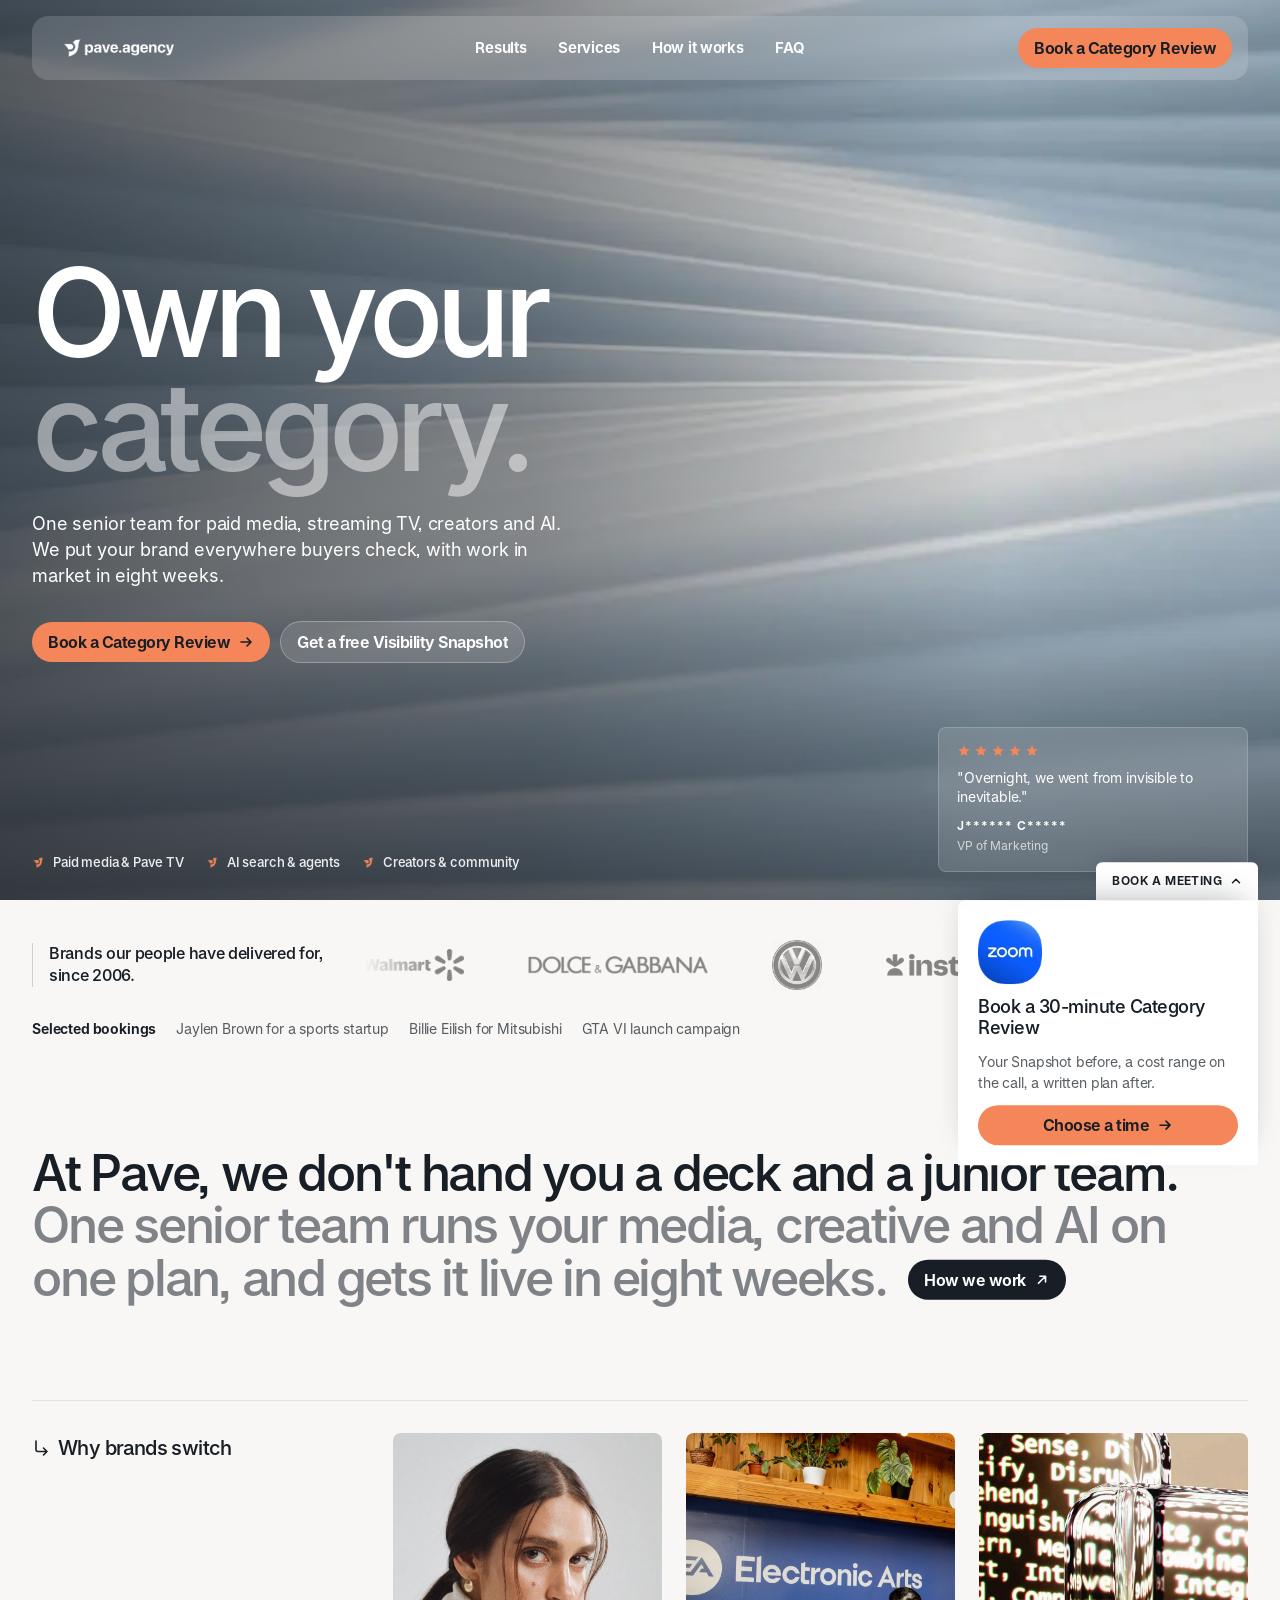
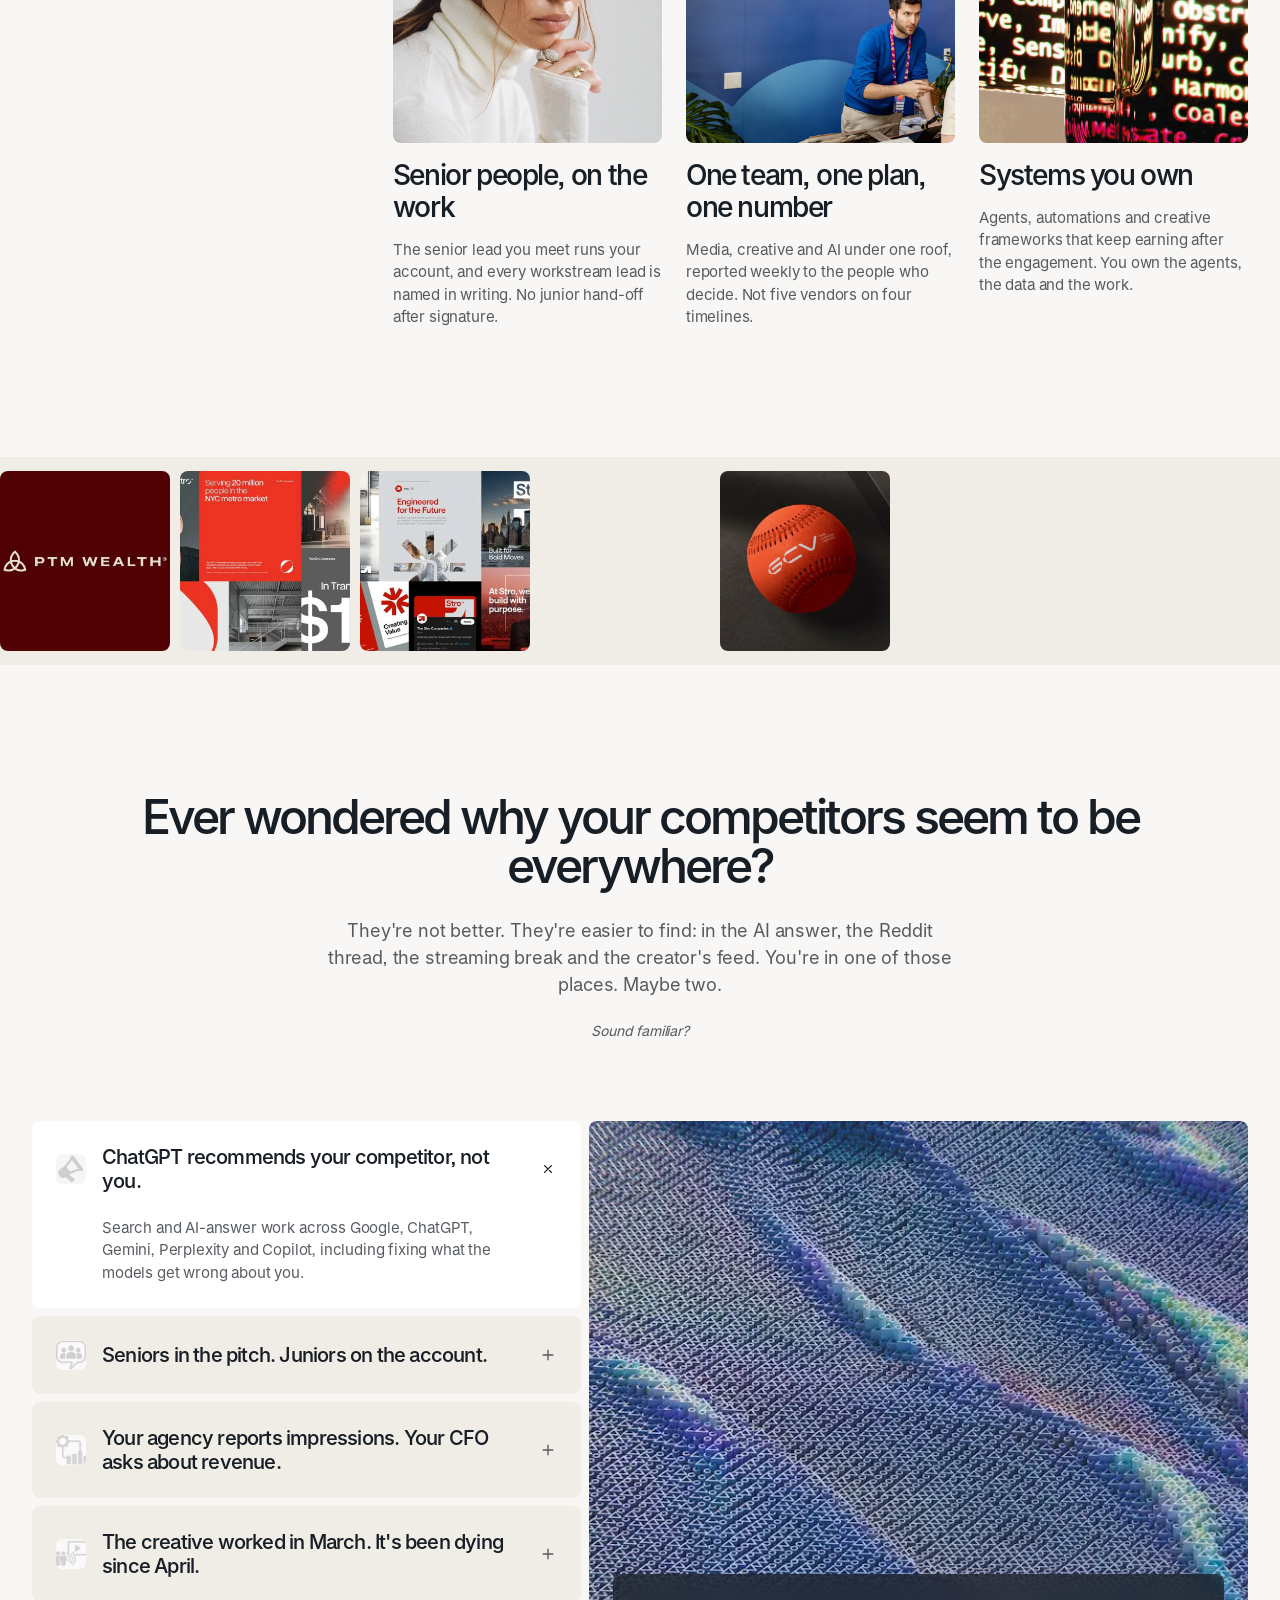
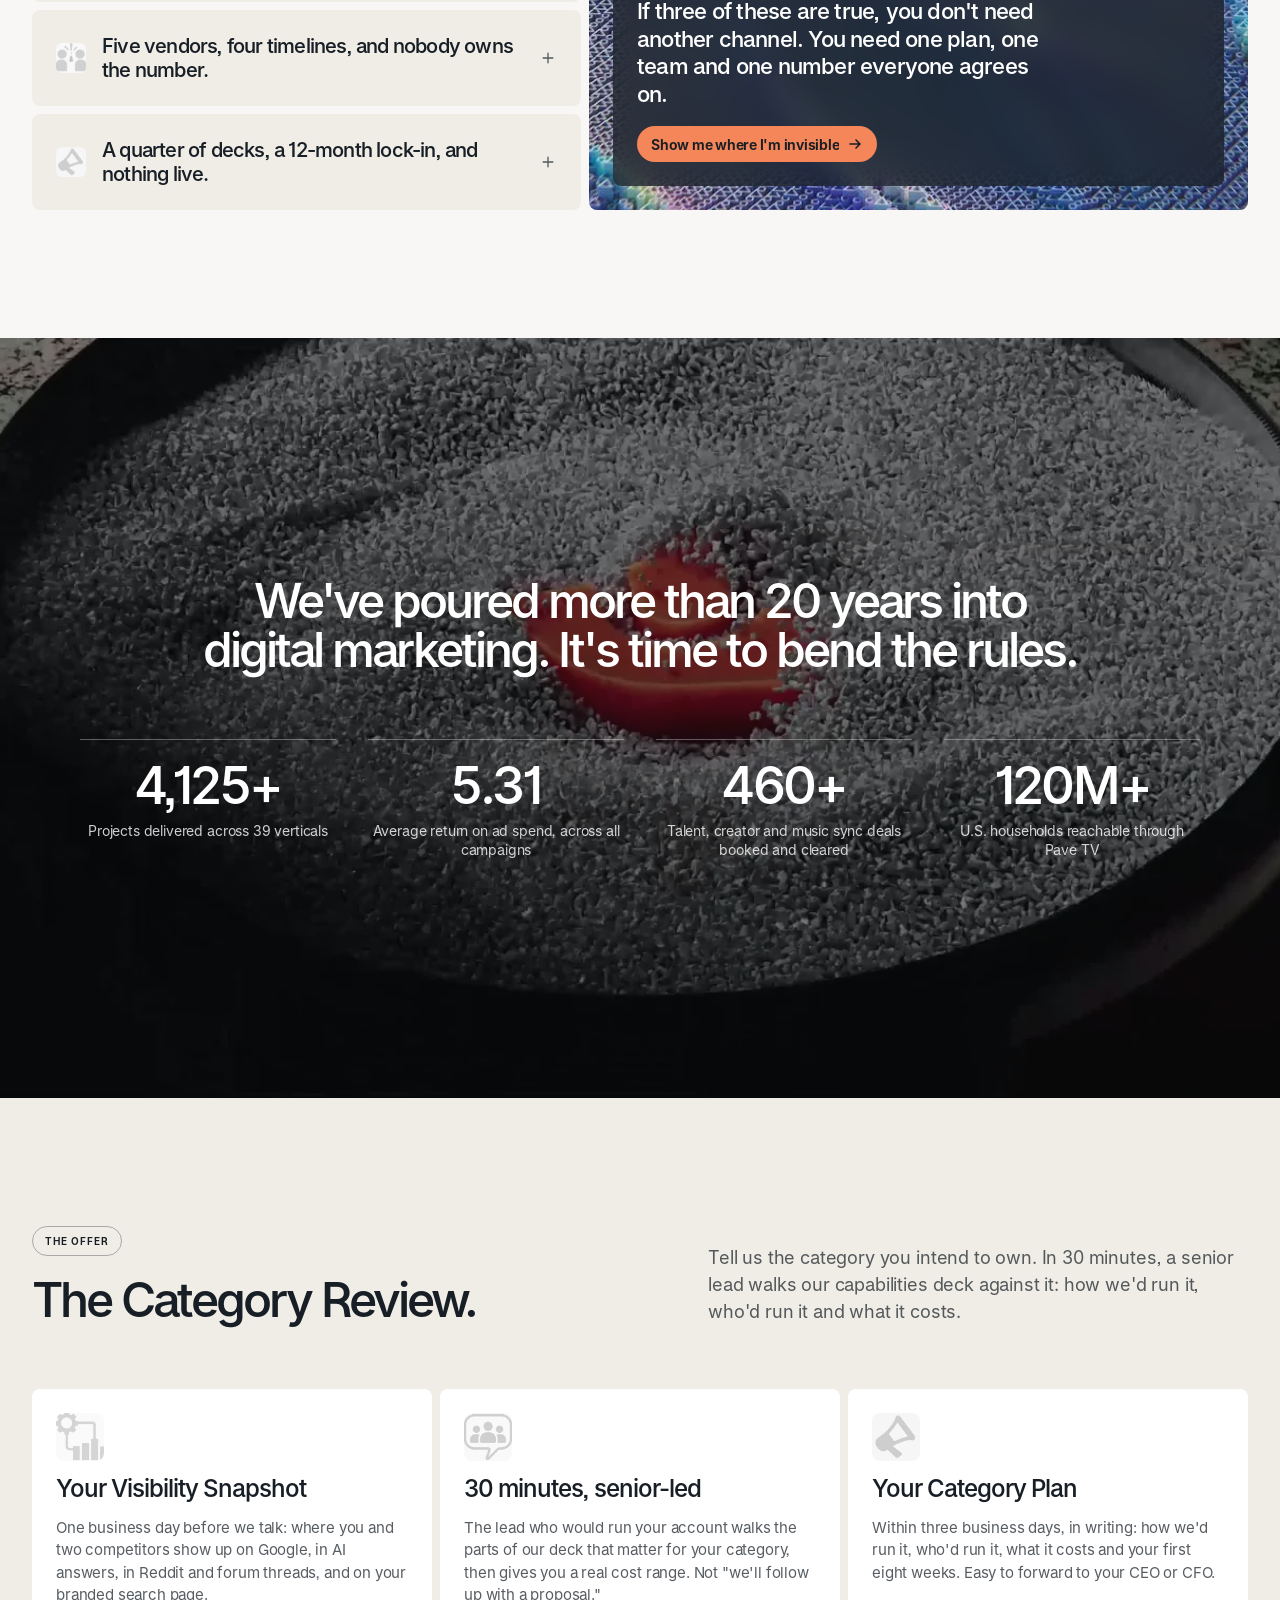
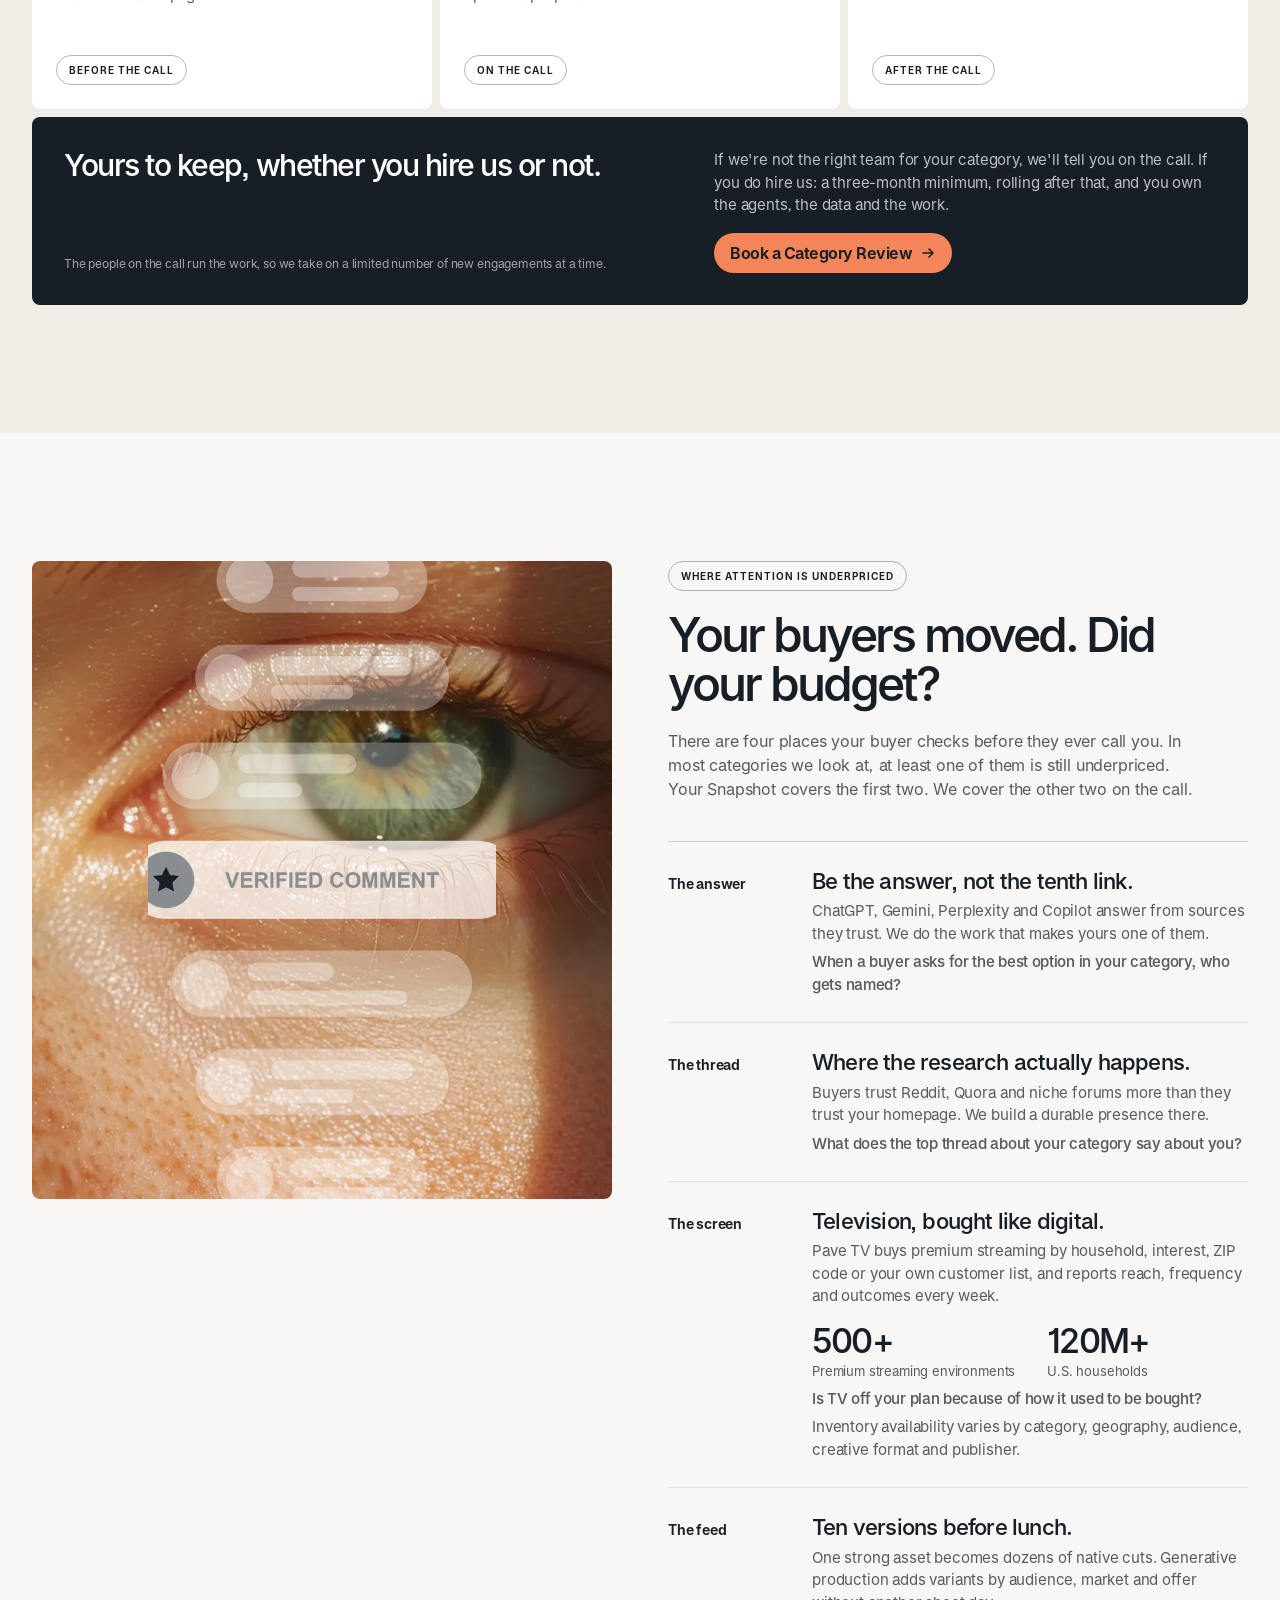
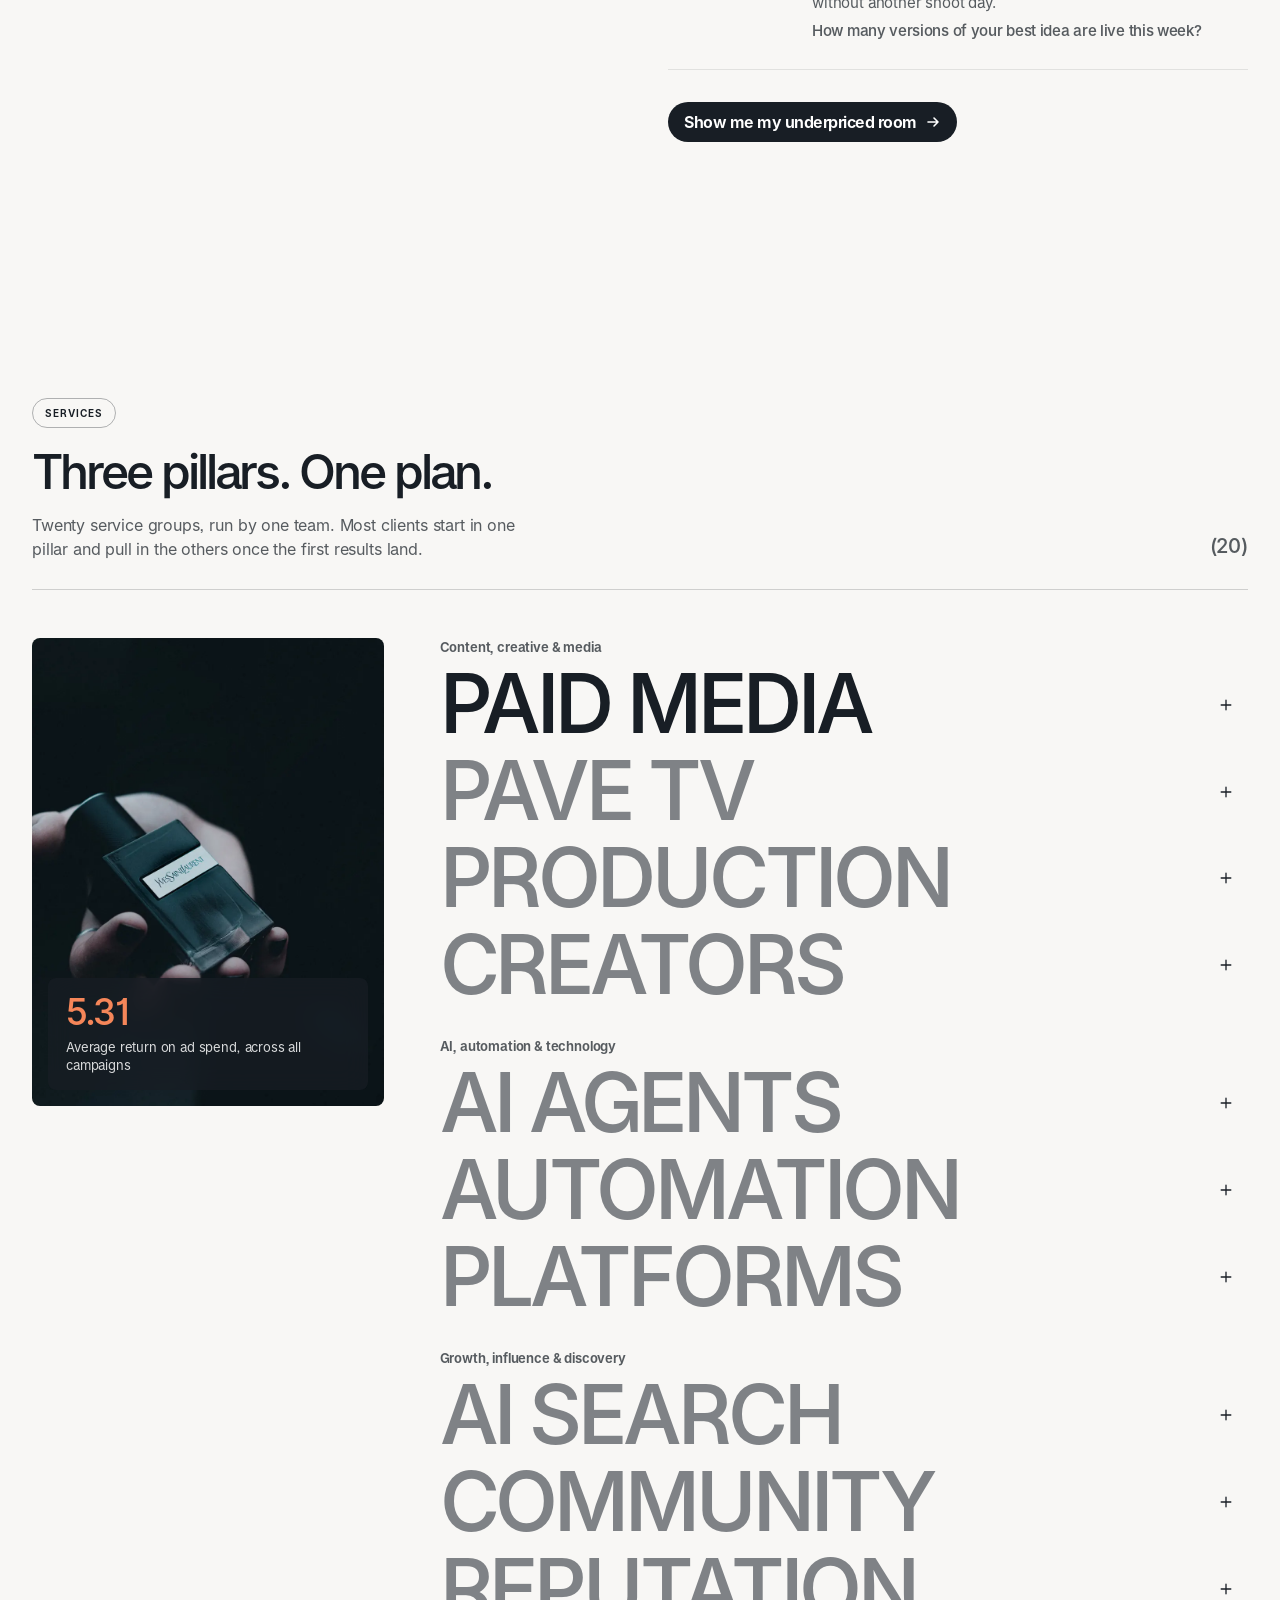
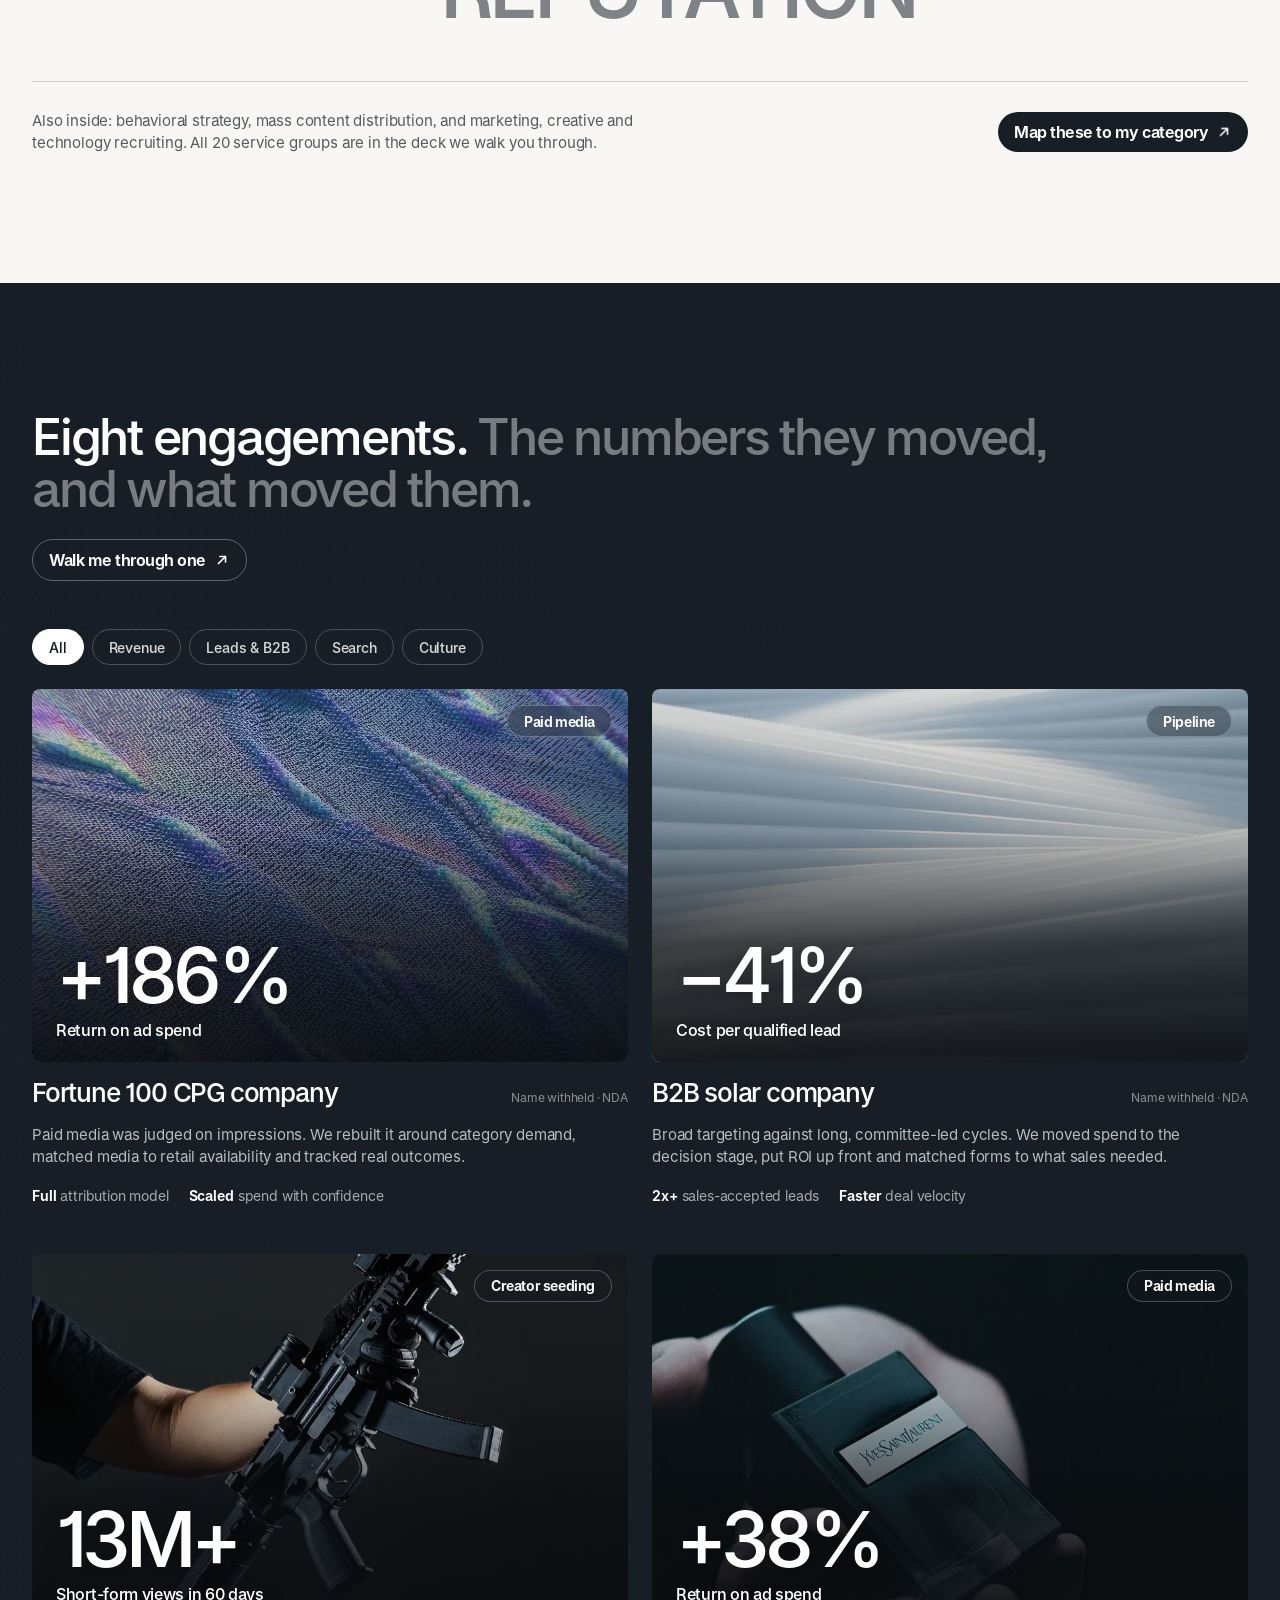
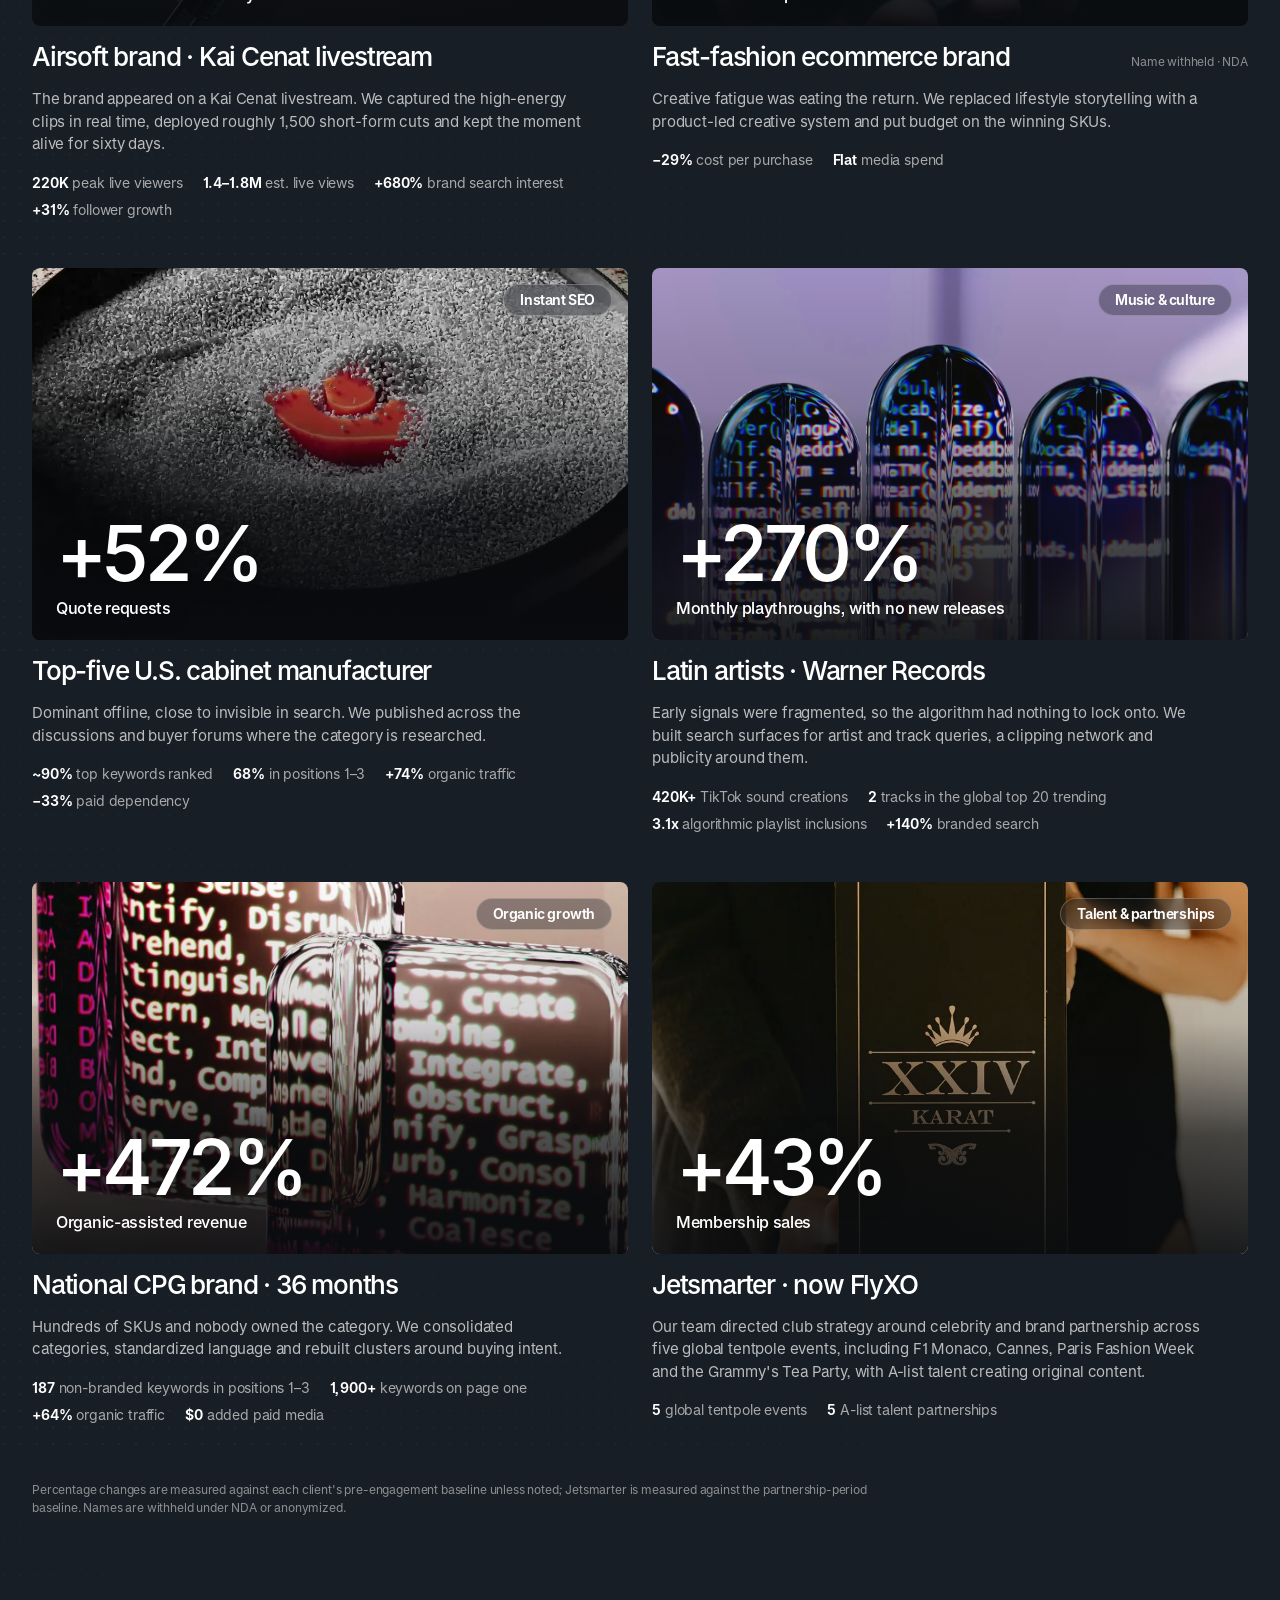
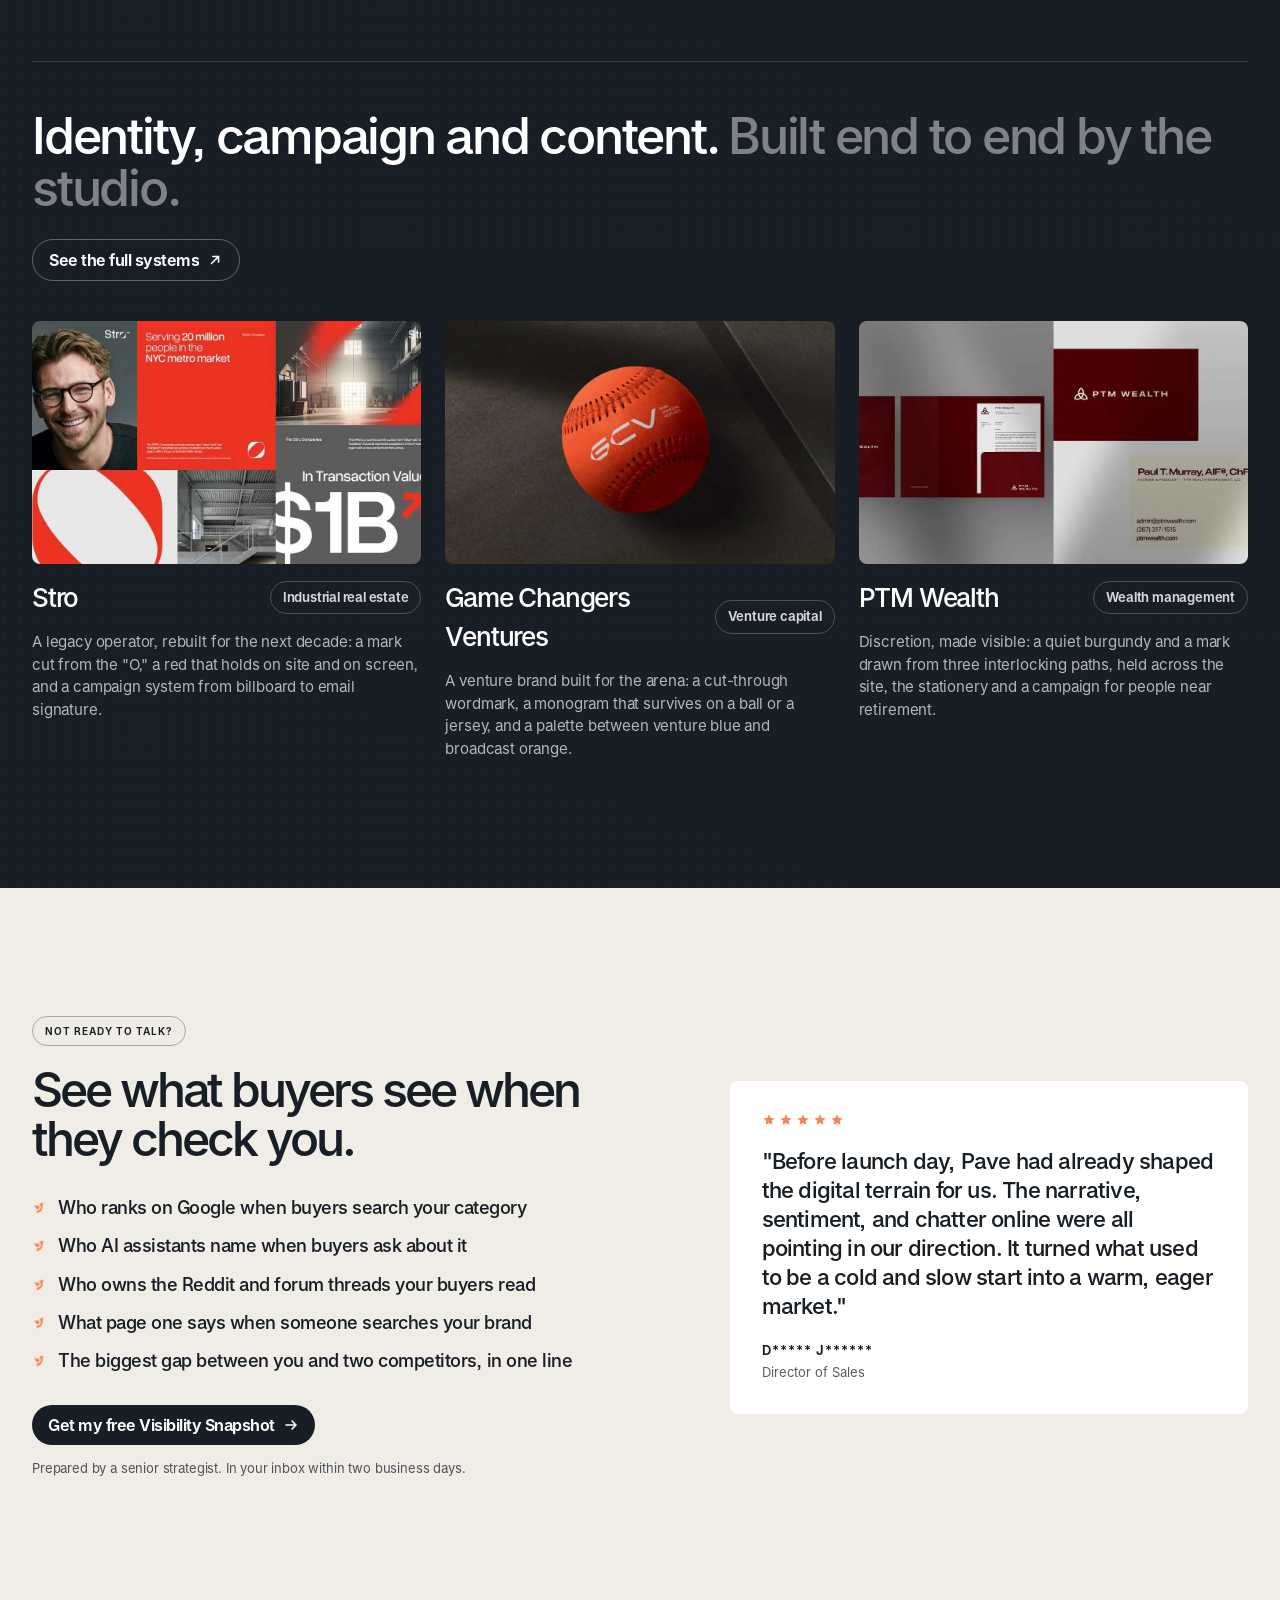
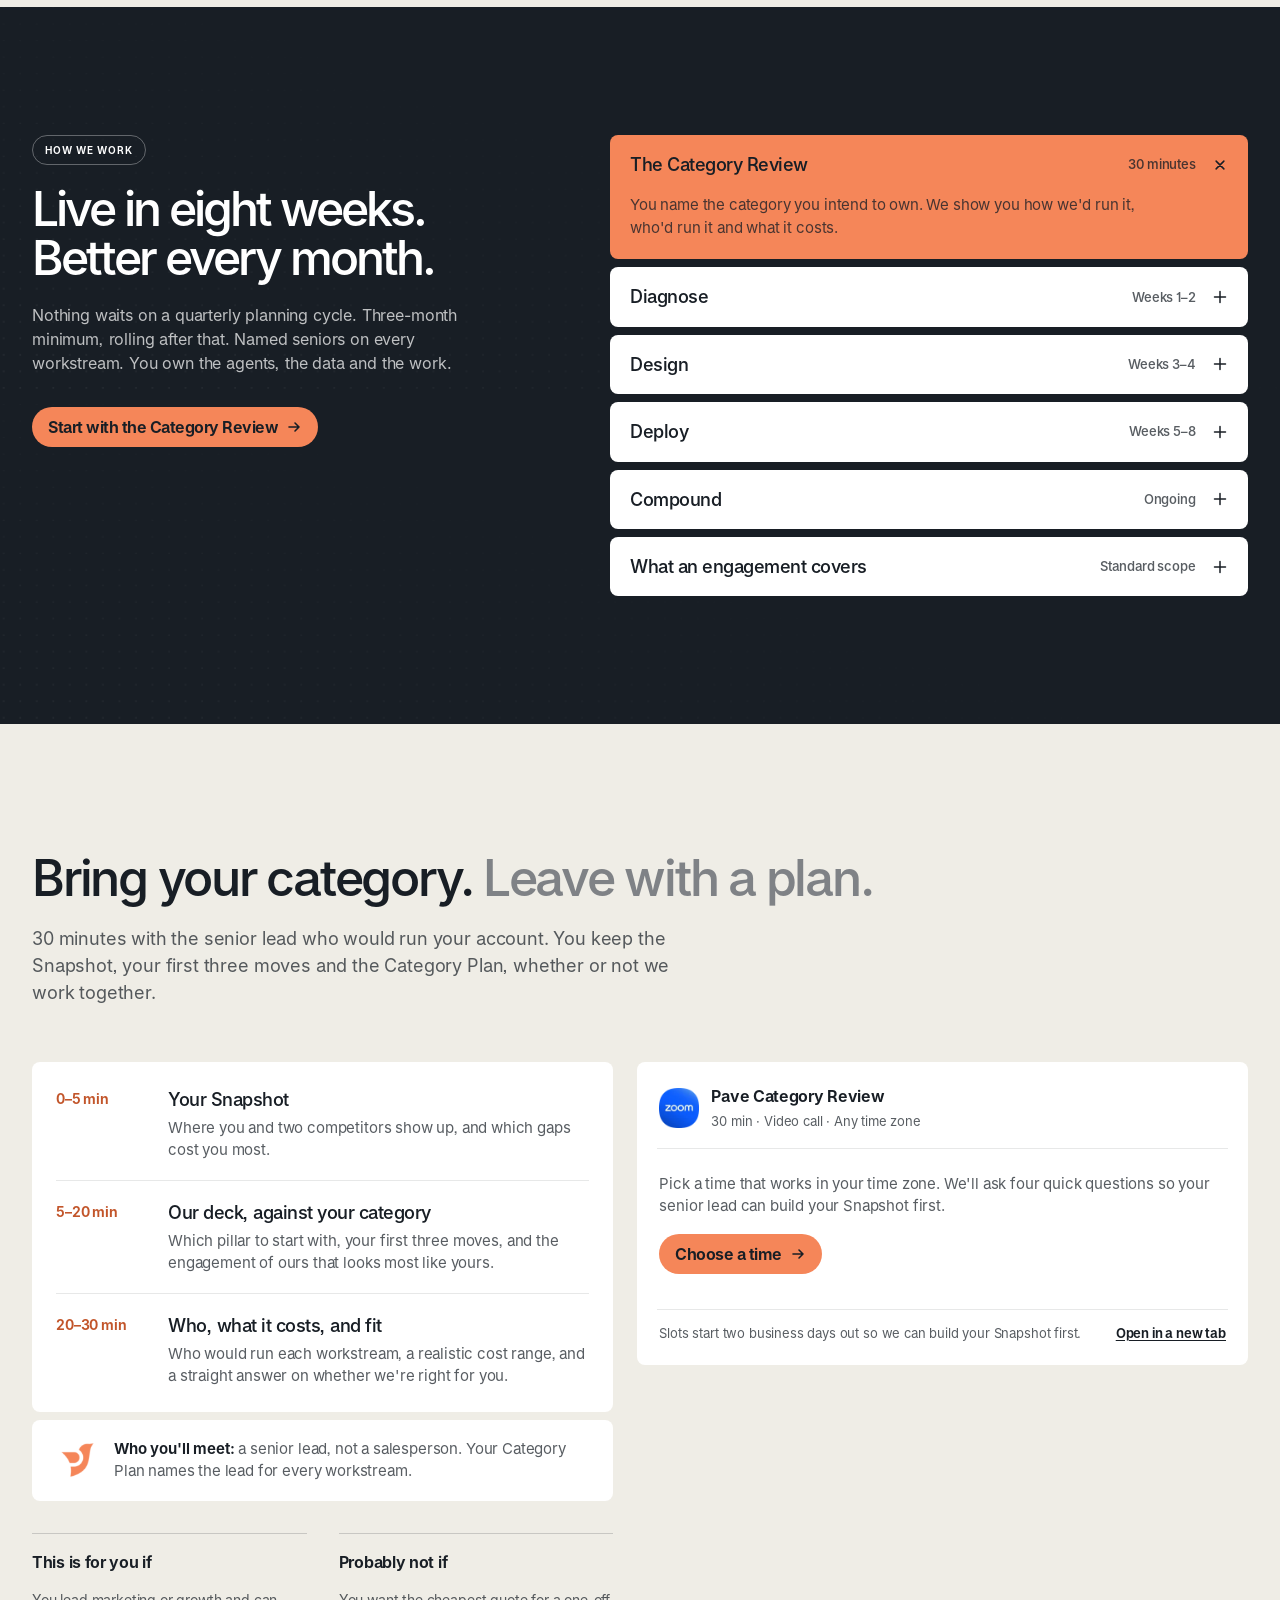
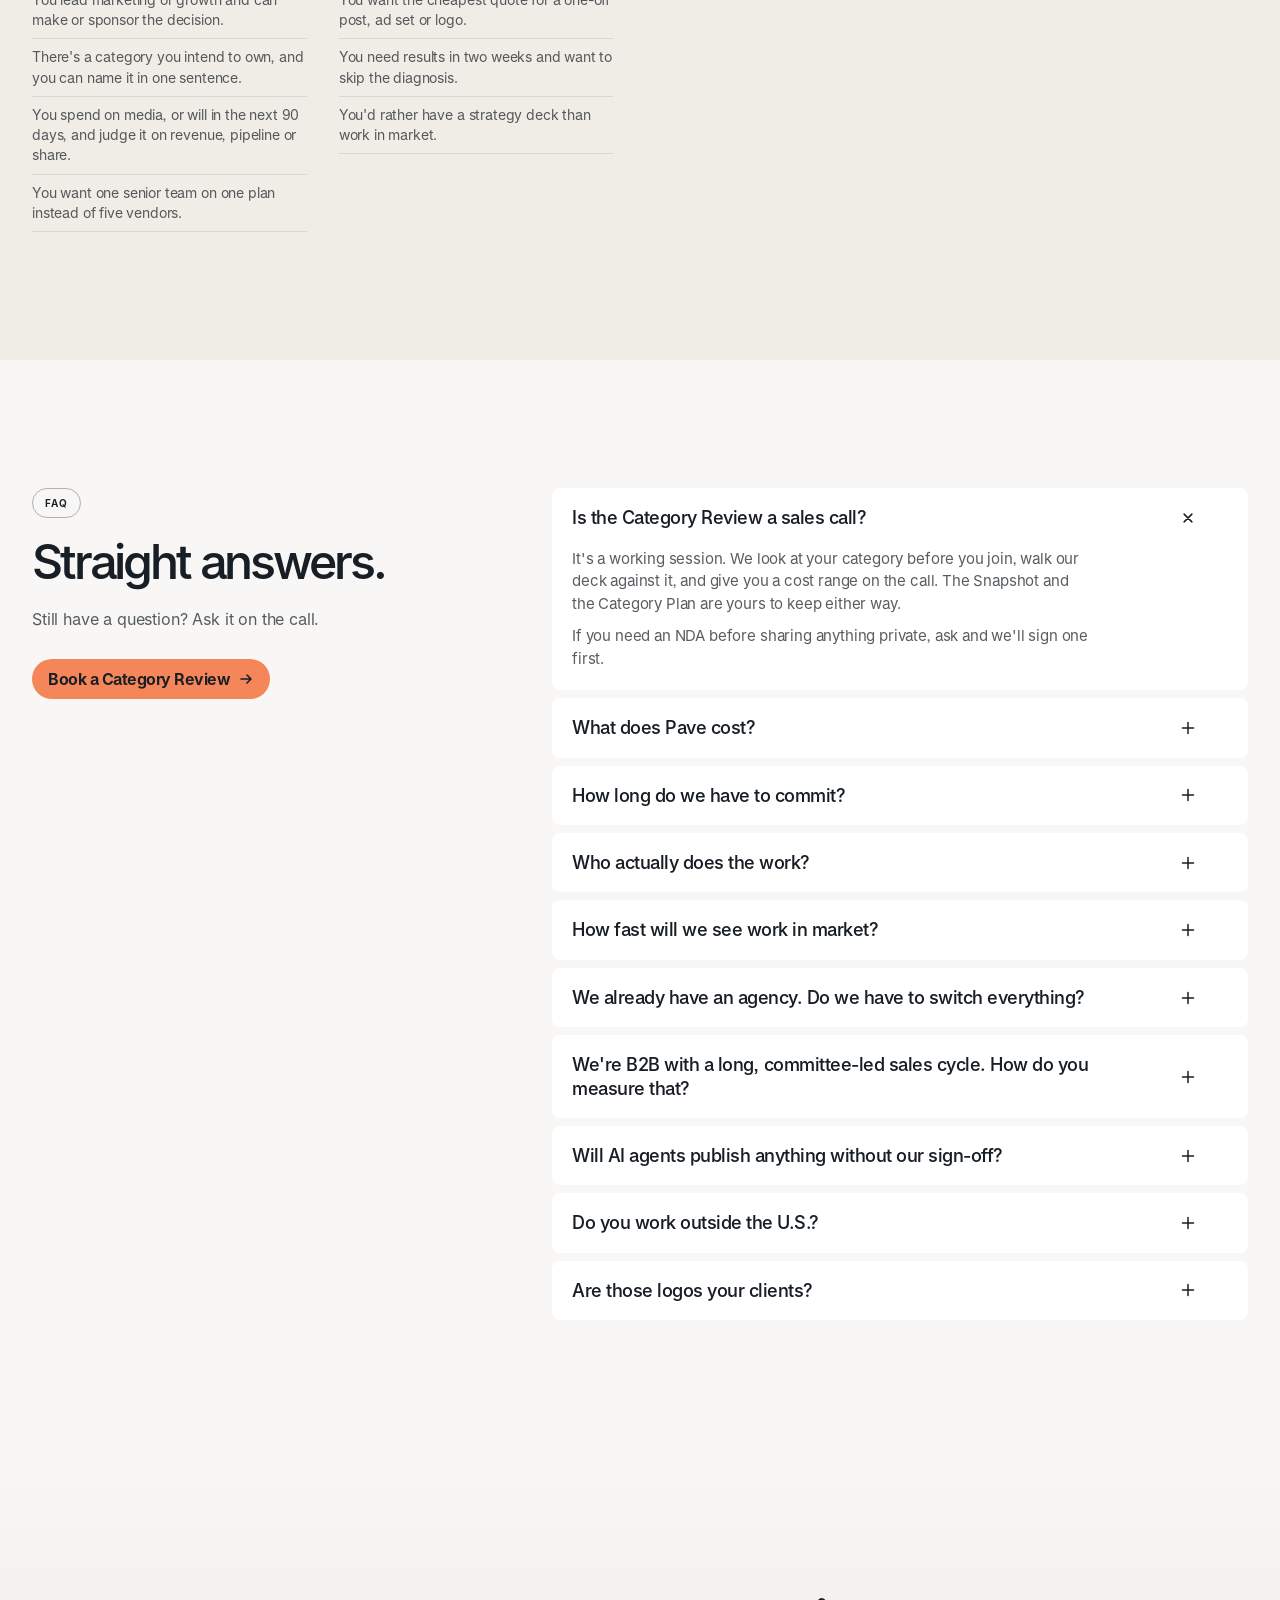
==== commit 35fa1eb3: "Apply brand-fidelity review: silk hero, glass nav, fewer template tells Hero now matches pave.agency" ====
--- a/index.html
+++ b/index.html
@@ -144,7 +144,7 @@
       <a href="#faq">FAQ</a>
     </nav>
     <div class="nav__right">
-      <a class="btn btn--accent btn--sm" href="#book-cal" data-cta="nav">Book a Category Review</a>
+      <a class="btn btn--accent" href="#book-cal" data-cta="nav">Book a Category Review</a>
       <button class="nav__burger" type="button" aria-expanded="false" aria-controls="menu" aria-label="Open menu"><span></span></button>
     </div>
   </header>
@@ -160,18 +160,17 @@
     <!-- HERO -->
     <section class="hero" id="top" aria-labelledby="hero-title">
       <div class="hero__media" aria-hidden="true">
-        <video autoplay muted loop playsinline preload="metadata" poster="assets/img/photo/sand-poster.webp">
-          <source src="assets/video/pave-sand.mp4" type="video/mp4">
+        <video muted loop playsinline preload="none" poster="assets/img/photo/fabric-poster.webp" data-lazy-video>
+          <source data-src="assets/video/fabric.mp4" type="video/mp4">
         </video>
       </div>
       <div class="hero__inner container">
-        <h1 class="giant hero__title" id="hero-title">Own your category.</h1>
+        <h1 class="giant hero__title" id="hero-title">Own your <span class="soft">category.</span></h1>
         <p class="hero__sub">One senior team for paid media, streaming TV, creators and AI. We put your brand everywhere buyers check, with work in market in eight weeks.</p>
         <div class="btn-row">
           <a class="btn btn--accent" href="#book-cal" data-cta="hero">Book a Category Review <svg viewBox="0 0 16 16" aria-hidden="true"><path d="M3 8h10M9 4l4 4-4 4" fill="none" stroke="currentColor" stroke-width="1.6" stroke-linecap="round" stroke-linejoin="round"/></svg></a>
           <a class="btn btn--glass" href="#snapshot" data-cta="hero-snapshot">Get a free Visibility Snapshot</a>
         </div>
-        <p class="hero__note">30 minutes with a senior lead. Leave knowing how we'd run your category, who'd run it and what it costs.</p>
         <div class="hero__foot">
           <ul class="hero__chips" aria-label="What we run">
             <li><img src="assets/img/brand/pave-icon-256.png" alt="" width="13" height="13">Paid media &amp; Pave TV</li>
@@ -179,7 +178,7 @@
             <li><img src="assets/img/brand/pave-icon-256.png" alt="" width="13" height="13">Creators &amp; community</li>
           </ul>
           <figure class="review-card">
-            <div class="stars" aria-label="5 out of 5"><svg viewBox="0 0 16 16" aria-hidden="true"><path d="m8 1.5 1.9 4.1 4.5.5-3.4 3 1 4.4L8 11.3l-4 2.2 1-4.4-3.4-3 4.5-.5z" fill="currentColor"/></svg><svg viewBox="0 0 16 16" aria-hidden="true"><path d="m8 1.5 1.9 4.1 4.5.5-3.4 3 1 4.4L8 11.3l-4 2.2 1-4.4-3.4-3 4.5-.5z" fill="currentColor"/></svg><svg viewBox="0 0 16 16" aria-hidden="true"><path d="m8 1.5 1.9 4.1 4.5.5-3.4 3 1 4.4L8 11.3l-4 2.2 1-4.4-3.4-3 4.5-.5z" fill="currentColor"/></svg><svg viewBox="0 0 16 16" aria-hidden="true"><path d="m8 1.5 1.9 4.1 4.5.5-3.4 3 1 4.4L8 11.3l-4 2.2 1-4.4-3.4-3 4.5-.5z" fill="currentColor"/></svg><svg viewBox="0 0 16 16" aria-hidden="true"><path d="m8 1.5 1.9 4.1 4.5.5-3.4 3 1 4.4L8 11.3l-4 2.2 1-4.4-3.4-3 4.5-.5z" fill="currentColor"/></svg></div>
+            <div class="stars" role="img" aria-label="5 out of 5 stars"><svg viewBox="0 0 16 16" aria-hidden="true"><path d="m8 1.5 1.9 4.1 4.5.5-3.4 3 1 4.4L8 11.3l-4 2.2 1-4.4-3.4-3 4.5-.5z" fill="currentColor"/></svg><svg viewBox="0 0 16 16" aria-hidden="true"><path d="m8 1.5 1.9 4.1 4.5.5-3.4 3 1 4.4L8 11.3l-4 2.2 1-4.4-3.4-3 4.5-.5z" fill="currentColor"/></svg><svg viewBox="0 0 16 16" aria-hidden="true"><path d="m8 1.5 1.9 4.1 4.5.5-3.4 3 1 4.4L8 11.3l-4 2.2 1-4.4-3.4-3 4.5-.5z" fill="currentColor"/></svg><svg viewBox="0 0 16 16" aria-hidden="true"><path d="m8 1.5 1.9 4.1 4.5.5-3.4 3 1 4.4L8 11.3l-4 2.2 1-4.4-3.4-3 4.5-.5z" fill="currentColor"/></svg><svg viewBox="0 0 16 16" aria-hidden="true"><path d="m8 1.5 1.9 4.1 4.5.5-3.4 3 1 4.4L8 11.3l-4 2.2 1-4.4-3.4-3 4.5-.5z" fill="currentColor"/></svg></div>
             <blockquote><p>"Overnight, we went from invisible to inevitable."</p></blockquote>
             <footer>J****** C*****<span>VP of Marketing</span></footer>
           </figure>
@@ -187,41 +186,7 @@
       </div>
     </section>
 
-    <!-- <img class="logo" src="assets/img/logos/walmart.png" alt="Walmart" width="100" height="33" loading="lazy" decoding="async">
-              <img class="logo" src="assets/img/logos/dolce-gabbana.png" alt="Dolce &amp; Gabbana" width="180" height="18" loading="lazy" decoding="async">
-              <img class="logo" src="assets/img/logos/volkswagen.png" alt="Volkswagen" width="50" height="50" loading="lazy" decoding="async">
-              <img class="logo" src="assets/img/logos/instacart.png" alt="Instacart" width="145" height="23" loading="lazy" decoding="async">
-              <img class="logo" src="assets/img/logos/porsche.png" alt="Porsche" width="79" height="42" loading="lazy" decoding="async">
-              <img class="logo" src="assets/img/logos/bvlgari.png" alt="Bvlgari" width="182" height="18" loading="lazy" decoding="async">
-              <img class="logo" src="assets/img/logos/uber.png" alt="Uber" width="97" height="34" loading="lazy" decoding="async">
-              <img class="logo" src="assets/img/logos/nestle.png" alt="Nestlé" width="48" height="50" loading="lazy" decoding="async">
-              <img class="logo" src="assets/img/logos/bosch.png" alt="Bosch" width="121" height="27" loading="lazy" decoding="async">
-              <img class="logo" src="assets/img/logos/hello-kitty.png" alt="Hello Kitty" width="65" height="50" loading="lazy" decoding="async">
-              <img class="logo" src="assets/img/logos/dr-pepper.png" alt="Dr Pepper" width="71" height="46" loading="lazy" decoding="async">
-              <img class="logo" src="assets/img/logos/via-manzoni.png" alt="Via Manzoni" width="191" height="17" loading="lazy" decoding="async">
-              <img class="logo" src="assets/img/logos/bayer.png" alt="Bayer" width="50" height="50" loading="lazy" decoding="async">
-              <img class="logo" src="assets/img/logos/comedy-central.png" alt="Comedy Central" width="97" height="34" loading="lazy" decoding="async">
-              <img class="logo" src="assets/img/logos/jetsmarter.png" alt="Jetsmarter" width="130" height="25" loading="lazy" decoding="async">
-              <img class="logo" src="assets/img/logos/mitsubishi.png" alt="Mitsubishi" width="49" height="50" loading="lazy" decoding="async">
-              <img class="logo" src="assets/img/logos/barclays-wealth.png" alt="Barclays Wealth" width="102" height="32" loading="lazy" decoding="async">
-              <img class="logo" src="assets/img/logos/stk.png" alt="STK" width="52" height="50" loading="lazy" decoding="async">
-              <img class="logo" src="assets/img/logos/coway.png" alt="Coway" width="118" height="28" loading="lazy" decoding="async">
-              <img class="logo" src="assets/img/logos/naika.png" alt="Naïka" width="90" height="37" loading="lazy" decoding="async">
-              <img class="logo" src="assets/img/logos/directv.png" alt="DIRECTV" width="63" height="50" loading="lazy" decoding="async">
-              <img class="logo" src="assets/img/logos/the-perfect-host.png" alt="The Perfect Host" width="141" height="23" loading="lazy" decoding="async">
-              <img class="logo" src="assets/img/logos/mulberry.png" alt="Mulberry" width="93" height="35" loading="lazy" decoding="async">
-              <img class="logo" src="assets/img/logos/klatch-coffee.png" alt="Klatch Coffee" width="55" height="50" loading="lazy" decoding="async">
-              <img class="logo" src="assets/img/logos/sanrio.png" alt="Sanrio" width="113" height="29" loading="lazy" decoding="async">
-              <img class="logo" src="assets/img/logos/orange.png" alt="Orange" width="50" height="50" loading="lazy" decoding="async">
-              <img class="logo" src="assets/img/logos/pernod-ricard.png" alt="Pernod Ricard" width="92" height="36" loading="lazy" decoding="async">
-              <img class="logo" src="assets/img/logos/kwa.png" alt="KWA" width="105" height="31" loading="lazy" decoding="async">
-              <img class="logo" src="assets/img/logos/la-reina.png" alt="La Reina" width="37" height="50" loading="lazy" decoding="async">
-              <img class="logo" src="assets/img/logos/philipp-plein.png" alt="Philipp Plein" width="99" height="33" loading="lazy" decoding="async">
-              <img class="logo" src="assets/img/logos/dotvpn.png" alt="DotVPN" width="110" height="30" loading="lazy" decoding="async">
-              <img class="logo" src="assets/img/logos/porto-montenegro.png" alt="Porto Montenegro" width="94" height="35" loading="lazy" decoding="async">
-              <img class="logo" src="assets/img/logos/naturlich.png" alt="Natürlich" width="74" height="45" loading="lazy" decoding="async">
-              <img class="logo" src="assets/img/logos/arms-around-the-child.png" alt="Arms Around the Child" width="57" height="50" loading="lazy" decoding="async">
-              <img class="logo" src="assets/img/logos/beverly-gallery.png" alt="Beverly Gallery" width="42" height="50" loading="lazy" decoding="async"> -->
+    <!-- CREDENTIALS -->
     <section class="container" aria-label="Brands our people have delivered for">
       <div class="trusted">
         <p class="trusted__text">Brands our people have delivered for, since 2006.</p>
@@ -302,16 +267,16 @@
       <div class="marquee">
         <div class="marquee__track">
           <div class="marquee__group">
-            <img src="assets/img/photo/airsoft.webp" alt="" width="900" height="1350" loading="lazy" decoding="async">
+            <img src="assets/img/work/ptm-burgundy.webp" alt="" width="1100" height="619" loading="lazy" decoding="async">
             <img src="assets/img/work/stro-campaign.webp" alt="" width="1100" height="619" loading="lazy" decoding="async">
-            <img src="assets/img/photo/perfume.webp" alt="" width="900" height="1350" loading="lazy" decoding="async">
-            <img src="assets/img/photo/karat.webp" alt="" width="900" height="1350" loading="lazy" decoding="async">
+            <img src="assets/img/work/stro-system.webp" alt="" width="1100" height="619" loading="lazy" decoding="async">
+            <img src="assets/img/work/gcv-type.webp" alt="" width="1100" height="619" loading="lazy" decoding="async">
             <img src="assets/img/work/gcv-ball.webp" alt="" width="1100" height="619" loading="lazy" decoding="async">
             <img src="assets/img/photo/luggage.webp" alt="" width="900" height="1350" loading="lazy" decoding="async">
             <img src="assets/img/photo/glass-perceive.webp" alt="" width="1600" height="900" loading="lazy" decoding="async">
             <img src="assets/img/work/ptm-web.webp" alt="" width="1100" height="619" loading="lazy" decoding="async">
-            <img src="assets/img/photo/portrait.webp" alt="" width="900" height="1350" loading="lazy" decoding="async">
-            <img src="assets/img/photo/ea-booth.webp" alt="" width="900" height="1350" loading="lazy" decoding="async">
+            <img src="assets/img/work/gcv-arena.webp" alt="" width="1100" height="619" loading="lazy" decoding="async">
+            <img src="assets/img/work/ptm-social.webp" alt="" width="1100" height="619" loading="lazy" decoding="async">
             <img src="assets/img/work/gcv-social.webp" alt="" width="1100" height="619" loading="lazy" decoding="async">
             <img src="assets/img/photo/glass-drop.webp" alt="" width="1280" height="720" loading="lazy" decoding="async">
             <img src="assets/img/work/stro-editorial.webp" alt="" width="1100" height="619" loading="lazy" decoding="async">
@@ -371,8 +336,8 @@
     <!-- BAND -->
     <section class="band" aria-labelledby="band-title">
       <div class="band__media" aria-hidden="true">
-        <video autoplay muted loop playsinline preload="none" poster="assets/img/photo/fabric-poster.webp" data-lazy-video>
-          <source data-src="assets/video/fabric.mp4" type="video/mp4">
+        <video muted loop playsinline preload="none" poster="assets/img/photo/sand-poster.webp" data-lazy-video>
+          <source data-src="assets/video/pave-sand.mp4" type="video/mp4">
         </video>
       </div>
       <div class="band__inner">
@@ -417,17 +382,6 @@
           </article>
         </div>
         <div class="offer-foot">
-          <div class="walk rv">
-            <h3>What you walk away with</h3>
-            <ul>
-              <li><b>Your Visibility Snapshot</b>You vs. two competitors, before the call.</li>
-              <li><b>Our playbook, against your category</b>Twenty service groups, cut down to what matters in your market.</li>
-              <li><b>Your first three moves</b>Run them with us, with your current agency or in-house.</li>
-              <li><b>A second opinion</b>Bring your current agency's plan and we'll mark it up.</li>
-              <li><b>A real cost range</b>On the call, not in a follow-up email.</li>
-              <li><b>Your Category Plan</b>In writing, within three business days.</li>
-            </ul>
-          </div>
           <div class="keep rv">
             <h3>Yours to keep, whether you hire us or not.</h3>
             <p>If we're not the right team for your category, we'll tell you on the call. If you do hire us: a three-month minimum, rolling after that, and you own the agents, the data and the work.</p>
@@ -494,7 +448,7 @@
     </section>
 
     <!-- SERVICES (Cunnet) -->
-    <section class="section" id="services" style="background:#fff" aria-labelledby="svc-title">
+    <section class="section" id="services" aria-labelledby="svc-title">
       <div class="container">
         <div class="svc-head">
           <div>
@@ -735,11 +689,11 @@
           <a class="btn btn--outline btn--up" href="#book-cal" data-cta="results">Walk me through one <svg viewBox="0 0 16 16" aria-hidden="true"><path d="M3 8h10M9 4l4 4-4 4" fill="none" stroke="currentColor" stroke-width="1.6" stroke-linecap="round" stroke-linejoin="round"/></svg></a>
         </div>
         <div class="filters" role="group" aria-label="Filter case studies">
-          <button type="button" data-filter="all" aria-pressed="true">All (8)</button>
-          <button type="button" data-filter="revenue" aria-pressed="false">Revenue (3)</button>
-          <button type="button" data-filter="leads" aria-pressed="false">Leads &amp; B2B (2)</button>
-          <button type="button" data-filter="search" aria-pressed="false">Search (2)</button>
-          <button type="button" data-filter="culture" aria-pressed="false">Culture (3)</button>
+          <button type="button" data-filter="all" aria-pressed="true">All</button>
+          <button type="button" data-filter="revenue" aria-pressed="false">Revenue</button>
+          <button type="button" data-filter="leads" aria-pressed="false">Leads &amp; B2B</button>
+          <button type="button" data-filter="search" aria-pressed="false">Search</button>
+          <button type="button" data-filter="culture" aria-pressed="false">Culture</button>
         </div>
         <p class="sr-only" id="results-status" aria-live="polite"></p>
         <div class="cases">
@@ -753,7 +707,6 @@
             <div class="case__meta"><h3 class="case__name">Fortune 100 CPG company</h3><span class="case__nda">Name withheld · NDA</span></div>
             <p class="case__did">Paid media was judged on impressions. We rebuilt it around category demand, matched media to retail availability and tracked real outcomes.</p>
             <ul class="case__stats"><li><b>Full</b>attribution model</li><li><b>Scaled</b>spend with confidence</li></ul>
-            <a class="case__link" href="#book-cal" data-cta="case">Walk me through this one <svg viewBox="0 0 16 16" aria-hidden="true"><path d="M3 8h10M9 4l4 4-4 4" fill="none" stroke="currentColor" stroke-width="1.6" stroke-linecap="round" stroke-linejoin="round"/></svg></a>
           </article>
           <article class="case rv" data-tags="leads">
             <div class="case__media">
@@ -764,7 +717,6 @@
             <div class="case__meta"><h3 class="case__name">B2B solar company</h3><span class="case__nda">Name withheld · NDA</span></div>
             <p class="case__did">Broad targeting against long, committee-led cycles. We moved spend to the decision stage, put ROI up front and matched forms to what sales needed.</p>
             <ul class="case__stats"><li><b>2x+</b>sales-accepted leads</li><li><b>Faster</b>deal velocity</li></ul>
-            <a class="case__link" href="#book-cal" data-cta="case">Walk me through this one <svg viewBox="0 0 16 16" aria-hidden="true"><path d="M3 8h10M9 4l4 4-4 4" fill="none" stroke="currentColor" stroke-width="1.6" stroke-linecap="round" stroke-linejoin="round"/></svg></a>
           </article>
           <article class="case rv" data-tags="culture">
             <div class="case__media">
@@ -775,7 +727,6 @@
             <div class="case__meta"><h3 class="case__name">Airsoft brand · Kai Cenat livestream</h3></div>
             <p class="case__did">The brand appeared on a Kai Cenat livestream. We captured the high-energy clips in real time, deployed roughly 1,500 short-form cuts and kept the moment alive for sixty days.</p>
             <ul class="case__stats"><li><b>220K</b>peak live viewers</li><li><b>1.4–1.8M</b>est. live views</li><li><b>+680%</b>brand search interest</li><li><b>+31%</b>follower growth</li></ul>
-            <a class="case__link" href="#book-cal" data-cta="case">Walk me through this one <svg viewBox="0 0 16 16" aria-hidden="true"><path d="M3 8h10M9 4l4 4-4 4" fill="none" stroke="currentColor" stroke-width="1.6" stroke-linecap="round" stroke-linejoin="round"/></svg></a>
           </article>
           <article class="case rv" data-tags="revenue">
             <div class="case__media">
@@ -786,7 +737,6 @@
             <div class="case__meta"><h3 class="case__name">Fast-fashion ecommerce brand</h3><span class="case__nda">Name withheld · NDA</span></div>
             <p class="case__did">Creative fatigue was eating the return. We replaced lifestyle storytelling with a product-led creative system and put budget on the winning SKUs.</p>
             <ul class="case__stats"><li><b>−29%</b>cost per purchase</li><li><b>Flat</b>media spend</li></ul>
-            <a class="case__link" href="#book-cal" data-cta="case">Walk me through this one <svg viewBox="0 0 16 16" aria-hidden="true"><path d="M3 8h10M9 4l4 4-4 4" fill="none" stroke="currentColor" stroke-width="1.6" stroke-linecap="round" stroke-linejoin="round"/></svg></a>
           </article>
           <article class="case rv" data-tags="search leads">
             <div class="case__media">
@@ -797,7 +747,6 @@
             <div class="case__meta"><h3 class="case__name">Top-five U.S. cabinet manufacturer</h3></div>
             <p class="case__did">Dominant offline, close to invisible in search. We published across the discussions and buyer forums where the category is researched.</p>
             <ul class="case__stats"><li><b>~90%</b>top keywords ranked</li><li><b>68%</b>in positions 1–3</li><li><b>+74%</b>organic traffic</li><li><b>−33%</b>paid dependency</li></ul>
-            <a class="case__link" href="#book-cal" data-cta="case">Walk me through this one <svg viewBox="0 0 16 16" aria-hidden="true"><path d="M3 8h10M9 4l4 4-4 4" fill="none" stroke="currentColor" stroke-width="1.6" stroke-linecap="round" stroke-linejoin="round"/></svg></a>
           </article>
           <article class="case rv" data-tags="culture">
             <div class="case__media">
@@ -808,7 +757,6 @@
             <div class="case__meta"><h3 class="case__name">Latin artists · Warner Records</h3></div>
             <p class="case__did">Early signals were fragmented, so the algorithm had nothing to lock onto. We built search surfaces for artist and track queries, a clipping network and publicity around them.</p>
             <ul class="case__stats"><li><b>420K+</b>TikTok sound creations</li><li><b>2</b>tracks in the global top 20 trending</li><li><b>3.1x</b>algorithmic playlist inclusions</li><li><b>+140%</b>branded search</li></ul>
-            <a class="case__link" href="#book-cal" data-cta="case">Walk me through this one <svg viewBox="0 0 16 16" aria-hidden="true"><path d="M3 8h10M9 4l4 4-4 4" fill="none" stroke="currentColor" stroke-width="1.6" stroke-linecap="round" stroke-linejoin="round"/></svg></a>
           </article>
           <article class="case rv" data-tags="search revenue">
             <div class="case__media">
@@ -819,7 +767,6 @@
             <div class="case__meta"><h3 class="case__name">National CPG brand · 36 months</h3></div>
             <p class="case__did">Hundreds of SKUs and nobody owned the category. We consolidated categories, standardized language and rebuilt clusters around buying intent.</p>
             <ul class="case__stats"><li><b>187</b>non-branded keywords in positions 1–3</li><li><b>1,900+</b>keywords on page one</li><li><b>+64%</b>organic traffic</li><li><b>$0</b>added paid media</li></ul>
-            <a class="case__link" href="#book-cal" data-cta="case">Walk me through this one <svg viewBox="0 0 16 16" aria-hidden="true"><path d="M3 8h10M9 4l4 4-4 4" fill="none" stroke="currentColor" stroke-width="1.6" stroke-linecap="round" stroke-linejoin="round"/></svg></a>
           </article>
           <article class="case rv" data-tags="culture">
             <div class="case__media">
@@ -830,7 +777,6 @@
             <div class="case__meta"><h3 class="case__name">Jetsmarter · now FlyXO</h3></div>
             <p class="case__did">Our team directed club strategy around celebrity and brand partnership across five global tentpole events, including F1 Monaco, Cannes, Paris Fashion Week and the Grammy&#x27;s Tea Party, with A-list talent creating original content.</p>
             <ul class="case__stats"><li><b>5</b>global tentpole events</li><li><b>5</b>A-list talent partnerships</li></ul>
-            <a class="case__link" href="#book-cal" data-cta="case">Walk me through this one <svg viewBox="0 0 16 16" aria-hidden="true"><path d="M3 8h10M9 4l4 4-4 4" fill="none" stroke="currentColor" stroke-width="1.6" stroke-linecap="round" stroke-linejoin="round"/></svg></a>
           </article>
           <!-- /gen:cases -->
         </div>
@@ -870,7 +816,7 @@
     </section>
 
     <!-- SNAPSHOT + TESTIMONIAL -->
-    <section class="section snap" aria-labelledby="snap-title">
+    <section class="section section--bg2 snap" aria-labelledby="snap-title">
       <div class="container snap__grid">
         <div>
           <span class="tag">Not ready to talk?</span>
@@ -886,7 +832,7 @@
           <p class="snap__note">Prepared by a senior strategist. In your inbox within two business days.</p>
         </div>
         <figure class="quote-card rv">
-          <div class="stars" aria-label="5 out of 5"><svg viewBox="0 0 16 16" aria-hidden="true"><path d="m8 1.5 1.9 4.1 4.5.5-3.4 3 1 4.4L8 11.3l-4 2.2 1-4.4-3.4-3 4.5-.5z" fill="currentColor"/></svg><svg viewBox="0 0 16 16" aria-hidden="true"><path d="m8 1.5 1.9 4.1 4.5.5-3.4 3 1 4.4L8 11.3l-4 2.2 1-4.4-3.4-3 4.5-.5z" fill="currentColor"/></svg><svg viewBox="0 0 16 16" aria-hidden="true"><path d="m8 1.5 1.9 4.1 4.5.5-3.4 3 1 4.4L8 11.3l-4 2.2 1-4.4-3.4-3 4.5-.5z" fill="currentColor"/></svg><svg viewBox="0 0 16 16" aria-hidden="true"><path d="m8 1.5 1.9 4.1 4.5.5-3.4 3 1 4.4L8 11.3l-4 2.2 1-4.4-3.4-3 4.5-.5z" fill="currentColor"/></svg><svg viewBox="0 0 16 16" aria-hidden="true"><path d="m8 1.5 1.9 4.1 4.5.5-3.4 3 1 4.4L8 11.3l-4 2.2 1-4.4-3.4-3 4.5-.5z" fill="currentColor"/></svg></div>
+          <div class="stars" role="img" aria-label="5 out of 5 stars"><svg viewBox="0 0 16 16" aria-hidden="true"><path d="m8 1.5 1.9 4.1 4.5.5-3.4 3 1 4.4L8 11.3l-4 2.2 1-4.4-3.4-3 4.5-.5z" fill="currentColor"/></svg><svg viewBox="0 0 16 16" aria-hidden="true"><path d="m8 1.5 1.9 4.1 4.5.5-3.4 3 1 4.4L8 11.3l-4 2.2 1-4.4-3.4-3 4.5-.5z" fill="currentColor"/></svg><svg viewBox="0 0 16 16" aria-hidden="true"><path d="m8 1.5 1.9 4.1 4.5.5-3.4 3 1 4.4L8 11.3l-4 2.2 1-4.4-3.4-3 4.5-.5z" fill="currentColor"/></svg><svg viewBox="0 0 16 16" aria-hidden="true"><path d="m8 1.5 1.9 4.1 4.5.5-3.4 3 1 4.4L8 11.3l-4 2.2 1-4.4-3.4-3 4.5-.5z" fill="currentColor"/></svg><svg viewBox="0 0 16 16" aria-hidden="true"><path d="m8 1.5 1.9 4.1 4.5.5-3.4 3 1 4.4L8 11.3l-4 2.2 1-4.4-3.4-3 4.5-.5z" fill="currentColor"/></svg></div>
           <blockquote><p>"Before launch day, Pave had already shaped the digital terrain for us. The narrative, sentiment, and chatter online were all pointing in our direction. It turned what used to be a cold and slow start into a warm, eager market."</p></blockquote>
           <footer>D***** J******<span>Director of Sales</span></footer>
         </figure>
@@ -1157,7 +1103,7 @@
           </form>
           <div class="foot__cols">
             <div>
-              <h4>Main pages</h4>
+              <h3>Main pages</h3>
               <ul>
                 <li><a href="/">Home</a></li>
                 <li><a href="/about/about">Our Story</a></li>
@@ -1166,7 +1112,7 @@
               </ul>
             </div>
             <div>
-              <h4>Company</h4>
+              <h3>Company</h3>
               <ul>
                 <li><a href="/about/investments">Investments</a></li>
                 <li><a href="/legal">Privacy</a></li>
@@ -1175,7 +1121,7 @@
               </ul>
             </div>
             <div>
-              <h4>Contact</h4>
+              <h3>Contact</h3>
               <ul>
                 <li><a href="/contact/contact">Contact Us</a></li>
                 <li><a href="tel:+13237162810">Call Us</a></li>
@@ -1189,7 +1135,7 @@
             </div>
           </div>
         </div>
-        <p class="foot__giant" aria-hidden="true">Start paving<span>.</span></p>
+        <p class="foot__giant" aria-hidden="true">pave<span>.</span>agency</p>
         <div class="foot__bottom">
           <div class="socials">
             <a href="https://www.linkedin.com/company/pave-marketing-agency/" rel="noopener" target="_blank">LinkedIn ↗</a>
--- a/assets/css/styles.css
+++ b/assets/css/styles.css
@@ -20,8 +20,8 @@
   --accent: #f58659;
   --accent-16: #ffdfd3;
   --text: #181e25;
-  --muted: #63676b;
-  --soft: #b3b5b7;
+  --muted: rgba(24, 30, 37, .72);
+  --soft: #7f8286;
   --line: rgba(24, 30, 37, 0.1);
   --line-2: rgba(24, 30, 37, 0.18);
 
@@ -30,7 +30,7 @@
   --max: 1800px;
   --nav-h: 64px;
   --r: 8px;
-  --r-media: 12px;
+  --r-media: 8px;
   --ease: cubic-bezier(0.22, 0.61, 0.36, 1);
 }
 
@@ -64,15 +64,15 @@
 .muted { color: var(--muted); }
 
 /* outlined pill label (pave.agency "ADS ARE DEAD" / "SERVICES") */
-.tag { display: inline-flex; align-items: center; height: 24px; padding: 0 10px; border: 1px solid var(--line-2); border-radius: 100vw; font-size: 10px; font-weight: 600; letter-spacing: 1px; text-transform: uppercase; line-height: 1; white-space: nowrap; }
-.section--dark .tag { border-color: rgba(255, 255, 255, .4); }
+.tag { display: inline-flex; align-items: center; padding: 8px 12px; border: 1px solid rgba(24, 30, 37, .32); border-radius: 24px; font-size: 10px; font-weight: 600; letter-spacing: 1px; text-transform: uppercase; line-height: 1.2; white-space: nowrap; }
+.section--dark .tag { border-color: rgba(255, 255, 255, .32); }
 
 /* Cunnet "↳" label */
 .kicker { display: inline-flex; align-items: center; gap: 8px; font-size: 20px; font-weight: 500; letter-spacing: -.6px; }
 .kicker svg { width: 18px; height: 18px; flex: none; }
 
 /* ---------- buttons ---------- */
-.btn { display: inline-flex; align-items: center; justify-content: center; gap: 8px; height: 48px; padding: 0 22px; border-radius: 32px; font-size: 16px; font-weight: 600; letter-spacing: -.5px; line-height: 1; white-space: nowrap; transition: background-color .25s, color .25s, border-color .25s, transform .3s var(--ease); }
+.btn { display: inline-flex; align-items: center; justify-content: center; gap: 8px; min-height: 40px; padding: 8px 16px; border-radius: 32px; font-size: 16px; font-weight: 600; letter-spacing: -.5px; line-height: 1.5; white-space: nowrap; transition: background-color .25s, color .25s, border-color .25s, transform .3s var(--ease); }
 .btn svg { width: 16px; height: 16px; flex: none; transition: transform .3s var(--ease); }
 .btn:hover svg { transform: translateX(3px); }
 .btn:active { transform: scale(.98); }
@@ -87,22 +87,28 @@
 .btn--outline:hover { border-color: var(--dark); }
 .section--dark .btn--outline { border-color: rgba(255, 255, 255, .3); color: #fff; }
 .section--dark .btn--outline:hover { border-color: #fff; }
-.btn--sm { height: 40px; padding: 0 16px; font-size: 14px; letter-spacing: -.25px; }
+.btn--sm { min-height: 36px; padding: 6px 14px; font-size: 14px; letter-spacing: -.25px; }
 .btn--up svg { transform: rotate(-45deg); }
 .btn--up:hover svg { transform: rotate(0); }
 .btn-row { display: flex; flex-wrap: wrap; gap: 10px; align-items: center; }
+/* pave.agency text-roll on hover */
+.roll { display: inline-block; overflow: hidden; height: 1.5em; line-height: 1.5; vertical-align: top; }
+.roll > span { display: block; transition: transform .45s var(--ease); }
+.roll > span::after { content: attr(data-t); content: attr(data-t) / ""; display: block; }
+.btn:hover .roll > span, .nav__links a:hover .roll > span { transform: translateY(-50%); }
 
 /* ---------- nav (floating white bar) ---------- */
-.nav { position: fixed; left: 22px; right: 22px; top: 12px; z-index: 100; height: var(--nav-h); display: flex; align-items: center; justify-content: space-between; gap: 16px; padding: 0 12px 0 22px; border-radius: 8px; transition: background-color .35s, box-shadow .35s; }
-.nav.is-solid, .nav.is-open { background: #fff; box-shadow: 0 1px 2px rgba(24, 30, 37, .06), 0 10px 30px -14px rgba(24, 30, 37, .2); }
+.nav { position: fixed; left: 32px; right: 32px; top: calc(16px + env(safe-area-inset-top, 0px)); z-index: 100; height: var(--nav-h); display: flex; align-items: center; justify-content: space-between; gap: 16px; padding: 0 16px 0 32px; border-radius: 16px; background: rgba(255, 255, 255, .16); -webkit-backdrop-filter: blur(8px); backdrop-filter: blur(8px); transition: background-color .35s, box-shadow .35s; }
+.nav.is-solid, .nav.is-open { background: #fff; -webkit-backdrop-filter: none; backdrop-filter: none; box-shadow: 0 1px 2px rgba(24, 30, 37, .06), 0 10px 30px -14px rgba(24, 30, 37, .2); }
 .nav__logo img { height: 22px; width: auto; }
 .nav__logo .logo-orange { display: none; }
 .nav.is-solid .logo-white, .nav.is-open .logo-white { display: none; }
 .nav.is-solid .logo-orange, .nav.is-open .logo-orange { display: block; }
-.nav__links { position: absolute; left: 50%; transform: translateX(-50%); display: flex; gap: 30px; }
-.nav__links a { font-size: 15px; font-weight: 500; color: #fff; transition: opacity .2s, color .2s; }
+.nav__links { position: absolute; left: 50%; transform: translateX(-50%); display: flex; gap: 0; }
+.nav__links a { padding: 8px 16px; border-radius: 100vw; font-size: 15px; font-weight: 600; letter-spacing: -.3px; color: #fff; transition: background-color .2s, color .2s; }
 .nav.is-solid .nav__links a { color: var(--dark); }
-.nav__links a:hover { opacity: .65; }
+.nav__links a:hover { background: rgba(255, 255, 255, .16); }
+.nav.is-solid .nav__links a:hover { background: rgba(24, 30, 37, .08); }
 .nav__right { display: flex; align-items: center; gap: 8px; }
 .nav__burger { display: none; width: 40px; height: 40px; border-radius: 50%; place-items: center; background: rgba(255, 255, 255, .16); color: #fff; }
 .nav.is-solid .nav__burger, .nav.is-open .nav__burger { background: var(--bg-2); color: var(--dark); }
@@ -113,21 +119,21 @@
 .nav.is-open .nav__burger span { background: transparent; }
 .nav.is-open .nav__burger span::before { transform: translateY(5px) rotate(45deg); }
 .nav.is-open .nav__burger span::after { transform: translateY(-5px) rotate(-45deg); }
-.menu { position: fixed; left: 22px; right: 22px; top: 84px; z-index: 99; background: #fff; border-radius: 8px; padding: 8px 22px 22px; box-shadow: 0 24px 48px -24px rgba(24, 30, 37, .35); opacity: 0; visibility: hidden; transform: translateY(-6px); transition: opacity .25s, transform .3s var(--ease), visibility 0s .3s; }
+.menu { position: fixed; left: 32px; right: 32px; top: calc(92px + env(safe-area-inset-top, 0px)); z-index: 99; background: #fff; border-radius: 16px; padding: 8px 22px 22px; box-shadow: 0 24px 48px -24px rgba(24, 30, 37, .35); opacity: 0; visibility: hidden; transform: translateY(-6px); transition: opacity .25s, transform .3s var(--ease), visibility 0s .3s; }
 .menu a:not(.btn) { display: block; padding: 14px 0; font-size: 22px; font-weight: 500; letter-spacing: -1px; border-bottom: 1px solid var(--line); }
 .menu .btn { margin-top: 18px; width: 100%; }
 .nav.is-open + .menu { opacity: 1; visibility: visible; transform: none; transition: opacity .25s, transform .3s var(--ease); }
 
 /* ---------- hero (full-bleed brand film) ---------- */
-.hero { position: relative; min-height: max(100svh, 760px); display: flex; align-items: flex-end; color: #fff; overflow: hidden; background: #0e1013; }
+.hero { position: relative; min-height: max(100svh, 760px); display: flex; align-items: flex-end; color: #fff; overflow: hidden; background: #6b7885; }
 .hero__media { position: absolute; inset: 0; }
 .hero__media video, .hero__media img { width: 100%; height: 100%; object-fit: cover; object-position: 62% 50%; }
-.hero__media::after { content: ""; position: absolute; inset: 0; background: linear-gradient(90deg, rgba(10, 12, 14, .82) 0%, rgba(10, 12, 14, .5) 42%, rgba(10, 12, 14, .08) 78%), linear-gradient(0deg, rgba(10, 12, 14, .72) 0%, rgba(10, 12, 14, 0) 42%), linear-gradient(180deg, rgba(10, 12, 14, .5) 0%, rgba(10, 12, 14, 0) 20%); }
+.hero__media::after { content: ""; position: absolute; inset: 0; background: linear-gradient(90deg, rgba(24, 30, 37, .68) 0%, rgba(24, 30, 37, .42) 42%, rgba(24, 30, 37, 0) 78%), linear-gradient(0deg, rgba(24, 30, 37, .5) 0%, rgba(24, 30, 37, 0) 35%); }
+.hero__title .soft { color: rgba(255, 255, 255, .48); }
 .hero__inner { position: relative; width: 100%; padding-top: 150px; padding-bottom: 28px; }
 .hero__title { max-width: 9.5ch; }
-.hero__sub { margin-top: 28px; max-width: 540px; font-size: 18px; line-height: 1.45; color: rgba(255, 255, 255, .8); }
+.hero__sub { margin-top: 28px; max-width: 540px; font-size: 18px; line-height: 1.45; color: #fff; }
 .hero .btn-row { margin-top: 32px; }
-.hero__note { margin-top: 14px; font-size: 13px; color: rgba(255, 255, 255, .6); }
 .hero__foot { display: flex; justify-content: space-between; align-items: flex-end; gap: 24px; margin-top: 64px; }
 .hero__chips { display: flex; flex-wrap: wrap; gap: 8px 22px; }
 .hero__chips li { display: inline-flex; align-items: center; gap: 8px; font-size: 13px; font-weight: 500; color: rgba(255, 255, 255, .9); }
@@ -169,18 +175,18 @@
 .strip { background: var(--bg-2); padding: 14px 0; }
 .strip .marquee { --gap: 10px; -webkit-mask-image: none; mask-image: none; }
 .strip .marquee__track { animation-duration: 95s; }
-.strip img { width: 170px; height: 180px; object-fit: cover; border-radius: 6px; flex: none; }
+.strip img { width: 170px; height: 180px; object-fit: cover; border-radius: 8px; flex: none; }
 
 /* ---------- diagnosis (pave.agency "Social proof" tabs) ---------- */
 .center-q { text-align: center; max-width: 1000px; margin: 0 auto; }
-.center-q .h2 { font-size: 56px; letter-spacing: -3.4px; }
+.center-q .h2 { font-size: 48px; letter-spacing: -3px; }
 .center-q p { margin: 26px auto 0; max-width: 640px; font-size: 18px; color: var(--muted); }
 .center-q em { display: block; margin-top: 22px; font-size: 14px; color: var(--muted); }
 .tabs { margin-top: 80px; display: grid; grid-template-columns: minmax(0, 1fr) minmax(0, 1.2fr); gap: 8px; }
 .tabs__list { display: grid; gap: 8px; align-content: start; }
-.pain { border-radius: 8px; background: rgba(255, 255, 255, .5); transition: background-color .3s; }
+.pain { border-radius: 8px; background: var(--bg-2); transition: background-color .3s; }
 .pain.is-open { background: #fff; }
-.pain button { width: 100%; display: grid; grid-template-columns: 30px minmax(0, 1fr) 16px; gap: 16px; align-items: center; padding: 20px; text-align: left; font-size: 20px; font-weight: 500; letter-spacing: -.8px; line-height: 1.2; }
+.pain button { width: 100%; display: grid; grid-template-columns: 30px minmax(0, 1fr) 16px; gap: 16px; align-items: center; padding: 24px; text-align: left; font-size: 20px; font-weight: 500; letter-spacing: -.8px; line-height: 1.2; }
 .pain__icon { width: 30px; height: 30px; border-radius: 6px; background: var(--bg-2); overflow: hidden; }
 .pain__icon img { width: 100%; height: 100%; object-fit: cover; }
 .pain__chev { width: 14px; height: 14px; color: var(--muted); transition: transform .35s var(--ease); }
@@ -188,7 +194,7 @@
 .pain__body { display: grid; grid-template-rows: 0fr; transition: grid-template-rows .45s var(--ease); }
 .pain.is-open .pain__body { grid-template-rows: 1fr; }
 .pain__body > div { overflow: hidden; min-height: 0; }
-.pain__body p { padding: 0 20px 22px 66px; font-size: 15px; color: var(--muted); max-width: 54ch; }
+.pain__body p { padding: 0 24px 24px 70px; font-size: 15px; color: var(--muted); max-width: 54ch; }
 .tabs__media { position: relative; border-radius: 8px; overflow: hidden; min-height: 540px; }
 .tabs__media img { position: absolute; inset: 0; width: 100%; height: 100%; object-fit: cover; }
 .tabs__close { position: absolute; left: 24px; right: 24px; bottom: 24px; padding: 24px; border-radius: 8px; background: rgba(24, 30, 37, .74); -webkit-backdrop-filter: blur(14px); backdrop-filter: blur(14px); color: #fff; display: grid; gap: 18px; justify-items: start; }
@@ -200,9 +206,9 @@
 .band__media video, .band__media img { width: 100%; height: 100%; object-fit: cover; }
 .band__media::after { content: ""; position: absolute; inset: 0; background: rgba(14, 16, 19, .5); }
 .band__inner { position: relative; padding: 128px var(--pad); width: 100%; }
-.band .h2 { font-size: 56px; letter-spacing: -3.4px; max-width: 880px; margin: 0 auto; }
-.stats { margin: 64px auto 0; max-width: 1120px; display: grid; grid-template-columns: repeat(4, minmax(0, 1fr)); gap: 8px; }
-.stat { padding: 24px 16px; border-radius: 8px; background: rgba(255, 255, 255, .1); border: 1px solid rgba(255, 255, 255, .16); -webkit-backdrop-filter: blur(12px); backdrop-filter: blur(12px); }
+.band .h2 { font-size: 48px; letter-spacing: -3px; max-width: 880px; margin: 0 auto; }
+.stats { margin: 64px auto 0; max-width: 1120px; display: grid; grid-template-columns: repeat(4, minmax(0, 1fr)); gap: 32px; }
+.stat { padding: 20px 0 0; border-top: 1px solid rgba(255, 255, 255, .32); }
 .stat b { display: block; font-size: 52px; font-weight: 500; letter-spacing: -2.6px; line-height: 1; }
 .stat span { display: block; margin-top: 10px; font-size: 14px; color: rgba(255, 255, 255, .8); line-height: 1.35; }
 
@@ -214,20 +220,17 @@
 .icon-card { background: #fff; border-radius: 8px; padding: 24px; display: flex; flex-direction: column; gap: 14px; min-height: 320px; }
 .icon-card__icon { width: 48px; height: 48px; border-radius: 8px; overflow: hidden; background: var(--bg); }
 .icon-card__icon img { width: 100%; height: 100%; object-fit: cover; }
-.icon-card__when { margin-top: auto; font-size: 12px; font-weight: 600; letter-spacing: 1px; text-transform: uppercase; color: var(--accent); }
+.icon-card__when { margin-top: auto; align-self: flex-start; display: inline-flex; padding: 8px 12px; border: 1px solid rgba(24, 30, 37, .32); border-radius: 24px; font-size: 10px; font-weight: 600; letter-spacing: 1px; line-height: 1.2; text-transform: uppercase; color: var(--dark); }
 .icon-card h3 { font-size: 24px; font-weight: 500; letter-spacing: -1px; line-height: 1.15; }
 .icon-card p { font-size: 15px; color: var(--muted); }
-.offer-foot { margin-top: 8px; display: grid; grid-template-columns: minmax(0, 1.5fr) minmax(0, 1fr); gap: 8px; }
-.walk { background: #fff; border-radius: 8px; padding: 28px; }
-.walk h3 { font-size: 20px; font-weight: 500; letter-spacing: -.6px; margin-bottom: 20px; }
-.walk ul { display: grid; grid-template-columns: repeat(2, minmax(0, 1fr)); gap: 16px 32px; }
-.walk li { position: relative; padding-left: 30px; font-size: 15px; line-height: 1.45; color: var(--muted); }
-.walk li b { display: block; color: var(--dark); font-weight: 500; }
-.walk li::before { content: ""; position: absolute; left: 0; top: 1px; width: 20px; height: 20px; border-radius: 50%; background: var(--accent-16) url("data:image/svg+xml,%3Csvg xmlns='http://www.w3.org/2000/svg' viewBox='0 0 16 16'%3E%3Cpath d='m4.5 8.3 2.3 2.2 4.7-5' stroke='%23181e25' stroke-width='1.6' fill='none' stroke-linecap='round' stroke-linejoin='round'/%3E%3C/svg%3E") center / 14px no-repeat; }
-.keep { background: var(--dark); color: #fff; border-radius: 8px; padding: 28px; display: flex; flex-direction: column; gap: 14px; }
+.offer-foot { margin-top: 8px; }
+.keep { background: var(--dark); color: #fff; border-radius: 8px; padding: 32px; display: grid; grid-template-columns: minmax(0, 1.2fr) minmax(0, 1fr); gap: 16px 48px; }
+.keep h3 { grid-column: 1; grid-row: 1; }
+.keep small { grid-column: 1; grid-row: 2; align-self: end; }
+.keep p { grid-column: 2; grid-row: 1; }
+.keep .btn { grid-column: 2; grid-row: 2; justify-self: start; align-self: end; margin-top: 0; }
 .keep h3 { font-size: 30px; font-weight: 500; letter-spacing: -1.5px; line-height: 1.08; }
 .keep p { font-size: 15px; color: rgba(255, 255, 255, .72); }
-.keep .btn { margin-top: auto; align-self: flex-start; }
 .keep small { font-size: 12px; color: rgba(255, 255, 255, .6); }
 
 /* ---------- rooms (pave.agency eye section) ---------- */
@@ -245,8 +248,7 @@
 .room__nums { display: flex; gap: 32px; margin-top: 16px; }
 .room__nums b { display: block; font-size: 34px; font-weight: 500; letter-spacing: -1.8px; line-height: 1; }
 .room__nums span { font-size: 13px; color: var(--muted); }
-.room__ask { margin-top: 10px; font-size: 14px; font-weight: 500; }
-.room__ask::before { content: "→ "; color: var(--accent); }
+.room__ask { margin-top: 10px; font-size: 15px; font-weight: 500; letter-spacing: -.3px; }
 .room__fine { margin-top: 8px; font-size: 12px; color: var(--muted); }
 .rooms__body > .btn { margin-top: 32px; }
 
@@ -266,12 +268,11 @@
 .svc-group:first-child { margin-top: 0; }
 .svc__h { font: inherit; }
 .svc__btn { width: 100%; display: flex; align-items: center; justify-content: space-between; gap: 16px; text-align: left; padding: 0; }
-.svc__name { font-size: clamp(44px, 6.4vw, 116px); font-weight: 500; line-height: 1.06; letter-spacing: -0.05em; text-transform: uppercase; color: var(--dark); transition: color .35s var(--ease); }
-.svc-list.is-hovering .svc:not(.is-active):not(.is-open) .svc__name { color: #cfd0d1; }
-.svc__plus { flex: none; width: 44px; height: 44px; border-radius: 50%; border: 1px solid var(--line-2); display: grid; place-items: center; transition: transform .35s var(--ease), background-color .2s, color .2s, border-color .2s; }
+.svc__name { font-size: clamp(44px, 6.4vw, 116px); font-weight: 500; line-height: 1.06; letter-spacing: -0.05em; text-transform: uppercase; color: var(--soft); transition: color .35s var(--ease); }
+.svc.is-active .svc__name, .svc.is-open .svc__name { color: var(--dark); }
+.svc__plus { flex: none; width: 44px; height: 44px; border-radius: 50%; border: 0; display: grid; place-items: center; transition: transform .35s var(--ease), background-color .2s, color .2s, border-color .2s; }
 .svc__plus svg { width: 14px; height: 14px; }
-.svc__btn:hover .svc__plus { border-color: var(--dark); }
-.svc.is-open .svc__plus { transform: rotate(45deg); background: var(--dark); color: #fff; border-color: var(--dark); }
+.svc.is-open .svc__plus { transform: rotate(45deg); }
 .svc__panel { display: grid; grid-template-rows: 0fr; visibility: hidden; transition: grid-template-rows .45s var(--ease), visibility 0s .45s; }
 .svc.is-open .svc__panel { grid-template-rows: 1fr; visibility: visible; transition: grid-template-rows .45s var(--ease); }
 .svc__panel > div { overflow: hidden; min-height: 0; }
@@ -298,20 +299,17 @@
 .case__media { position: relative; border-radius: var(--r-media); overflow: hidden; aspect-ratio: 16 / 10; background: #2a3038; }
 .case__media img { width: 100%; height: 100%; object-fit: cover; transition: transform 1.1s var(--ease); }
 .case:hover .case__media img { transform: scale(1.035); }
-.case__media::after { content: ""; position: absolute; inset: 0; background: linear-gradient(0deg, rgba(10, 12, 15, .85) 0%, rgba(10, 12, 15, .2) 55%, rgba(10, 12, 15, .05) 100%); }
-.case__num { position: absolute; z-index: 2; left: 24px; bottom: 22px; right: 24px; font-size: clamp(60px, 6vw, 108px); font-weight: 500; letter-spacing: -0.06em; line-height: .9; color: #fff; }
-.case__num small { display: block; margin-top: 10px; font-size: 16px; font-weight: 500; letter-spacing: -.3px; line-height: 1.25; color: rgba(255, 255, 255, .88); }
+.case__media::after { content: ""; position: absolute; inset: 0; background: linear-gradient(0deg, rgba(10, 12, 15, .92) 0%, rgba(10, 12, 15, .72) 32%, rgba(10, 12, 15, .18) 62%, rgba(10, 12, 15, 0) 100%); }
+.case__num { position: absolute; z-index: 2; left: 24px; bottom: 22px; right: 24px; font-size: clamp(60px, 6vw, 108px); font-weight: 500; letter-spacing: -0.06em; line-height: .9; color: #fff; text-shadow: 0 2px 24px rgba(0, 0, 0, .35); }
+.case__num small { display: block; margin-top: 10px; font-size: 16px; font-weight: 500; letter-spacing: -.3px; line-height: 1.25; color: #fff; }
 .case__pill { position: absolute; z-index: 2; right: 16px; top: 16px; display: inline-flex; align-items: center; height: 32px; padding: 0 16px; border-radius: 32px; border: 1px solid rgba(255, 255, 255, .24); background: rgba(24, 30, 37, .35); -webkit-backdrop-filter: blur(10px); backdrop-filter: blur(10px); font-size: 14px; font-weight: 600; letter-spacing: -.4px; color: #fff; }
 .case__meta { display: flex; justify-content: space-between; align-items: baseline; gap: 16px; }
 .case__name { font-size: 26px; font-weight: 500; letter-spacing: -1.2px; line-height: 1.15; }
 .case__nda { font-size: 12px; color: rgba(255, 255, 255, .5); white-space: nowrap; }
 .case__did { font-size: 15px; color: rgba(255, 255, 255, .7); max-width: 62ch; }
-.case__stats { display: flex; flex-wrap: wrap; gap: 8px; }
-.case__stats li { padding: 8px 12px; border-radius: 8px; background: rgba(255, 255, 255, .07); font-size: 13px; color: rgba(255, 255, 255, .74); }
+.case__stats { display: flex; flex-wrap: wrap; gap: 6px 20px; }
+.case__stats li { font-size: 14px; color: rgba(255, 255, 255, .62); }
 .case__stats li b { color: #fff; font-weight: 600; margin-right: 4px; }
-.case__link { align-self: flex-start; display: inline-flex; align-items: center; gap: 6px; font-size: 14px; font-weight: 600; color: var(--accent); }
-.case__link svg { width: 14px; height: 14px; transition: transform .3s var(--ease); }
-.case__link:hover svg { transform: translateX(3px); }
 .results__fine { position: relative; margin-top: 56px; font-size: 12px; color: rgba(255, 255, 255, .5); max-width: 110ch; }
 .work-head { position: relative; margin-top: 144px; padding-top: 48px; border-top: 1px solid rgba(255, 255, 255, .12); display: flex; flex-wrap: wrap; justify-content: space-between; align-items: flex-end; gap: 24px; }
 .work-grid { position: relative; margin-top: 40px; display: grid; grid-template-columns: repeat(3, minmax(0, 1fr)); gap: 24px; }
@@ -327,12 +325,11 @@
 .work p { font-size: 15px; color: rgba(255, 255, 255, .68); }
 
 /* ---------- snapshot + testimonial ---------- */
-.snap { background: var(--accent-16); }
 .snap__grid { display: grid; grid-template-columns: minmax(0, 1.1fr) minmax(0, .9fr); gap: 64px; align-items: center; }
-.snap .tag { margin-bottom: 20px; border-color: rgba(24, 30, 37, .3); }
+.snap .tag { margin-bottom: 20px; }
 .snap__list { margin: 32px 0; display: grid; gap: 14px; }
 .snap__list li { display: flex; gap: 12px; align-items: flex-start; font-size: 18px; font-weight: 500; letter-spacing: -.5px; line-height: 1.35; }
-.snap__list li::before { content: ""; flex: none; margin-top: 2px; width: 20px; height: 20px; border-radius: 50%; background: var(--dark) url("data:image/svg+xml,%3Csvg xmlns='http://www.w3.org/2000/svg' viewBox='0 0 16 16'%3E%3Cpath d='m4.5 8.3 2.3 2.2 4.7-5' stroke='%23f58659' stroke-width='1.8' fill='none' stroke-linecap='round' stroke-linejoin='round'/%3E%3C/svg%3E") center / 14px no-repeat; }
+.snap__list li::before { content: ""; flex: none; margin-top: 5px; width: 14px; height: 14px; background: url("../img/brand/pave-icon-256.png") center / contain no-repeat; }
 .snap__note { margin-top: 14px; font-size: 13px; color: #4f5357; }
 .quote-card { background: #fff; border-radius: 8px; padding: 32px; display: grid; gap: 20px; }
 .quote-card blockquote p { font-size: 22px; font-weight: 500; letter-spacing: -.8px; line-height: 1.32; }
@@ -372,15 +369,11 @@
 .meet img { width: 44px; height: 44px; }
 .meet p { font-size: 15px; color: var(--muted); }
 .meet b { color: var(--dark); font-weight: 600; }
-.fit { margin-top: 8px; display: grid; grid-template-columns: 1fr 1fr; gap: 8px; }
-.fit > div { background: #fff; border-radius: 8px; padding: 22px 24px; }
-.fit h3 { font-size: 16px; font-weight: 600; letter-spacing: -.3px; margin-bottom: 12px; }
-.fit li { position: relative; padding-left: 22px; font-size: 14px; line-height: 1.45; color: var(--muted); }
-.fit li + li { margin-top: 8px; }
-.fit li::before { position: absolute; left: 0; top: 0; font-weight: 600; }
-.fit__yes li::before { content: "✓"; color: #c2552a; }
-.fit__no li::before { content: "✕"; color: #9a9da0; font-size: 12px; top: 1px; }
-.cal { background: #fff; border-radius: 8px; padding: 20px; position: sticky; top: 96px; scroll-margin-top: 96px; }
+.fit { margin-top: 32px; display: grid; grid-template-columns: 1fr 1fr; gap: 32px; }
+.fit > div { padding-top: 16px; border-top: 1px solid var(--line-2); }
+.fit h3 { font-size: 16px; font-weight: 600; letter-spacing: -.3px; margin-bottom: 8px; }
+.fit li { font-size: 14px; line-height: 1.45; color: var(--muted); padding: 8px 0; border-bottom: 1px solid var(--line); }
+.cal { background: #fff; border-radius: 8px; padding: 20px; position: sticky; top: 96px; }
 .cal__head { display: flex; align-items: center; gap: 12px; padding: 2px 2px 16px; border-bottom: 1px solid var(--line); }
 .cal__head img { width: 40px; height: 40px; border-radius: 10px; }
 .cal__head b { display: block; font-size: 16px; font-weight: 600; letter-spacing: -.3px; }
@@ -388,7 +381,8 @@
 .cal__slot { min-height: 160px; }
 .cal__slot.is-embedded { min-height: 660px; }
 .cal__slot.is-embedded .cal__fallback { display: none; }
-.cal__slot .calendly-inline-widget { height: 660px; min-width: 280px; }
+.cal__slot .calendly-inline-widget { position: relative; height: 660px; min-width: 280px; }
+.cal__slot:not(.is-embedded) .calendly-spinner { display: none; }
 .cal__slot:not(.is-embedded) .calendly-inline-widget { height: 0; min-height: 0; overflow: hidden; }
 .cal__fallback { padding: 24px 2px 8px; display: grid; gap: 16px; justify-items: start; }
 .cal__fallback p { font-size: 15px; color: var(--muted); }
@@ -404,10 +398,10 @@
 /* ---------- footer ("Control the narrative." + card + Cunnet sign-off) ---------- */
 .foot { background: linear-gradient(180deg, var(--bg) 0%, #dcdbd8 50%, #b4b6b5 100%); padding: 144px 0 22px; }
 .foot__title { text-align: center; }
-.foot__title .h1 { font-size: 72px; letter-spacing: -4.8px; }
+.foot__title .h1 { font-size: 60px; letter-spacing: -4px; }
 .foot__title p { margin: 22px auto 0; max-width: 560px; font-size: 18px; color: var(--muted); }
 .foot__title .btn-row { justify-content: center; margin-top: 32px; }
-.foot__card { margin-top: 80px; background: #fff; border-radius: 12px; padding: 40px; overflow: hidden; }
+.foot__card { margin-top: 80px; background: #fff; border-radius: 16px; padding: 40px; overflow: hidden; }
 .foot__cardhead { display: flex; flex-wrap: wrap; justify-content: space-between; align-items: center; gap: 16px; padding-bottom: 28px; border-bottom: 1px solid var(--line-2); }
 .foot__cardhead .h3 { font-size: 36px; letter-spacing: -1.8px; }
 .foot__cardhead p { color: var(--muted); font-size: 15px; }
@@ -449,15 +443,15 @@
 .form__success p { color: var(--muted); max-width: 46ch; }
 .form__success:focus { outline: none; }
 .foot__cols { display: grid; grid-template-columns: repeat(3, minmax(0, 1fr)); gap: 24px; align-content: start; }
-.foot__cols h4 { font-size: 12px; font-weight: 600; letter-spacing: 1px; text-transform: uppercase; margin-bottom: 16px; }
+.foot__cols h3 { font-size: 12px; font-weight: 600; letter-spacing: 1px; text-transform: uppercase; margin-bottom: 16px; }
 .foot__cols li + li { margin-top: 10px; }
 .foot__cols a { font-size: 15px; color: var(--muted); transition: color .2s; }
 .foot__cols a:hover { color: var(--dark); }
 .foot__contact { grid-column: 1 / -1; margin-top: 16px; padding-top: 24px; border-top: 1px solid var(--line); display: grid; gap: 4px; }
 .foot__contact span { font-size: 13px; color: var(--muted); }
-.foot__contact a { font-size: 30px; font-weight: 500; letter-spacing: -1.5px; line-height: 1.2; justify-self: start; }
+.foot__contact a { font-size: 30px; font-weight: 500; letter-spacing: -1.5px; line-height: 1.2; justify-self: start; color: var(--text); }
 .foot__contact a:hover { color: #c2552a; }
-.foot__giant { margin: 64px -0.04em 0; font-size: clamp(60px, 15.6vw, 290px); font-weight: 500; line-height: .8; letter-spacing: -0.065em; white-space: nowrap; }
+.foot__giant { margin: 64px -0.04em 0; padding-bottom: .14em; font-size: clamp(60px, 15.6vw, 290px); font-weight: 500; line-height: .8; letter-spacing: -0.065em; white-space: nowrap; }
 .foot__giant span { color: var(--accent); }
 .foot__bottom { margin-top: 32px; padding-top: 22px; border-top: 1px solid var(--line-2); display: flex; flex-wrap: wrap; justify-content: space-between; align-items: center; gap: 16px; }
 .socials { display: flex; flex-wrap: wrap; gap: 8px; }
@@ -467,13 +461,13 @@
 .foot__fine { margin-top: 14px; font-size: 11px; line-height: 1.55; color: var(--muted); max-width: 120ch; }
 
 /* ---------- floating "Book a meeting" (pave.agency) ---------- */
-.meeting { position: fixed; right: 22px; bottom: 0; z-index: 90; width: 300px; transform: translateY(calc(100% - 38px)); transition: transform .45s var(--ease); }
+.meeting { position: fixed; right: 22px; bottom: 0; z-index: 90; width: 300px; transform: translateY(calc(100% - 38px)); transition: transform .45s var(--ease), visibility 0s; }
 .meeting.is-open { transform: none; }
-.meeting.is-away { transform: translateY(110%); }
+.meeting.is-away { transform: translateY(110%); visibility: hidden; transition: transform .45s var(--ease), visibility 0s .45s; }
 .meeting__tab { display: flex; align-items: center; gap: 8px; margin-left: auto; height: 38px; padding: 0 16px; border-radius: 6px 6px 0 0; background: #fff; box-shadow: 0 -6px 24px -10px rgba(24, 30, 37, .35); font-size: 12px; font-weight: 600; letter-spacing: .4px; text-transform: uppercase; width: max-content; }
 .meeting__tab svg { width: 12px; height: 12px; transition: transform .3s; }
 .meeting.is-open .meeting__tab svg { transform: rotate(180deg); }
-.meeting__panel { background: #fff; border-radius: 8px 0 0 0; padding: 20px; box-shadow: 0 -12px 32px -16px rgba(24, 30, 37, .4); display: grid; gap: 12px; justify-items: start; }
+.meeting__panel { background: #fff; border-radius: 8px 0 0 0; padding: 20px 20px calc(20px + env(safe-area-inset-bottom, 0px)); box-shadow: 0 -12px 32px -16px rgba(24, 30, 37, .4); display: grid; gap: 12px; justify-items: start; }
 .meeting__panel img { width: 64px; height: 64px; border-radius: 14px; }
 .meeting__panel b { font-size: 18px; font-weight: 500; letter-spacing: -.5px; line-height: 1.2; }
 .meeting__panel p { font-size: 14px; color: var(--muted); }
@@ -493,7 +487,6 @@
   .svc-media { display: none; }
   .svc__stat { display: block; grid-column: 1 / -1; padding: 14px 16px; border-radius: 8px; background: var(--bg-2); font-size: 13px; color: var(--muted); }
   .svc__stat b { display: block; font-size: 28px; font-weight: 500; letter-spacing: -1.4px; color: var(--dark); line-height: 1; margin-bottom: 6px; }
-  .work-grid { grid-template-columns: repeat(2, minmax(0, 1fr)); }
 }
 @media (max-width: 991px) {
   :root { --pad: 24px; }
@@ -502,8 +495,13 @@
   .h2, .center-q .h2, .band .h2 { font-size: 38px; letter-spacing: -2.2px; }
   .hero__foot { flex-direction: column; align-items: flex-start; margin-top: 48px; }
   .trusted { grid-template-columns: minmax(0, 1fr); gap: 20px; }
-  .why__cards { grid-template-columns: repeat(2, minmax(0, 1fr)); }
-  .tabs, .rooms, .split, .offer-foot, .snap__grid, .how, .book, .faq, .foot__grid { grid-template-columns: minmax(0, 1fr); }
+  .nav, .menu { left: 24px; right: 24px; }
+  .why__cards, .work-grid { grid-template-columns: repeat(3, minmax(0, 1fr)); gap: 16px; }
+  .card-img h3, .work__meta h3 { font-size: 20px; letter-spacing: -.8px; }
+  .work__meta { flex-wrap: wrap; }
+  .keep { grid-template-columns: minmax(0, 1fr); }
+  .keep h3, .keep p, .keep .btn, .keep small { grid-column: 1; grid-row: auto; }
+  .tabs, .rooms, .split, .snap__grid, .how, .book, .faq, .foot__grid { grid-template-columns: minmax(0, 1fr); }
   .split > p { justify-self: start; }
   .tabs__media { min-height: 440px; }
   .faq__left, .cal { position: static; }
@@ -524,11 +522,11 @@
 @media (max-width: 767px) {
   :root { --pad: 16px; --nav-h: 56px; }
   body { font-size: 15px; }
-  .nav { left: 10px; right: 10px; top: 10px; padding-left: 16px; }
+  .nav { left: 10px; right: 10px; top: calc(10px + env(safe-area-inset-top, 0px)); padding: 0 10px 0 16px; border-radius: 8px; }
   .nav__right .btn { display: none; }
-  .menu { left: 10px; right: 10px; top: 74px; }
+  .menu { left: 10px; right: 10px; top: calc(74px + env(safe-area-inset-top, 0px)); border-radius: 8px; }
   .hero { min-height: 100svh; }
-  .hero__media::after { background: linear-gradient(0deg, rgba(10, 12, 14, .88) 0%, rgba(10, 12, 14, .7) 45%, rgba(10, 12, 14, .35) 75%, rgba(10, 12, 14, .55) 100%); }
+  .hero__media::after { background: linear-gradient(0deg, rgba(24, 30, 37, .8) 0%, rgba(24, 30, 37, .6) 55%, rgba(24, 30, 37, .35) 100%); }
   .hero__inner { padding-top: 110px; }
   .hero__sub { font-size: 16px; }
   .hero .btn-row .btn { width: 100%; }
@@ -547,7 +545,6 @@
   .band { min-height: 0; }
   .band__inner { padding: 96px var(--pad); }
   .stat b { font-size: 38px; }
-  .walk ul { grid-template-columns: minmax(0, 1fr); }
   .room { grid-template-columns: minmax(0, 1fr); gap: 6px; }
   .svc__name { font-size: clamp(34px, 10.4vw, 56px); }
   .svc__plus { width: 36px; height: 36px; }
@@ -560,6 +557,7 @@
   .foot__cols { grid-template-columns: 1fr 1fr; }
   .foot__title .h1 { font-size: 40px; letter-spacing: -2.2px; }
   .foot__contact a { font-size: 22px; }
+  .foot__giant { font-size: calc((100vw - 80px) / 5.6); }
   .meeting { right: 10px; left: 10px; width: auto; }
 }
 
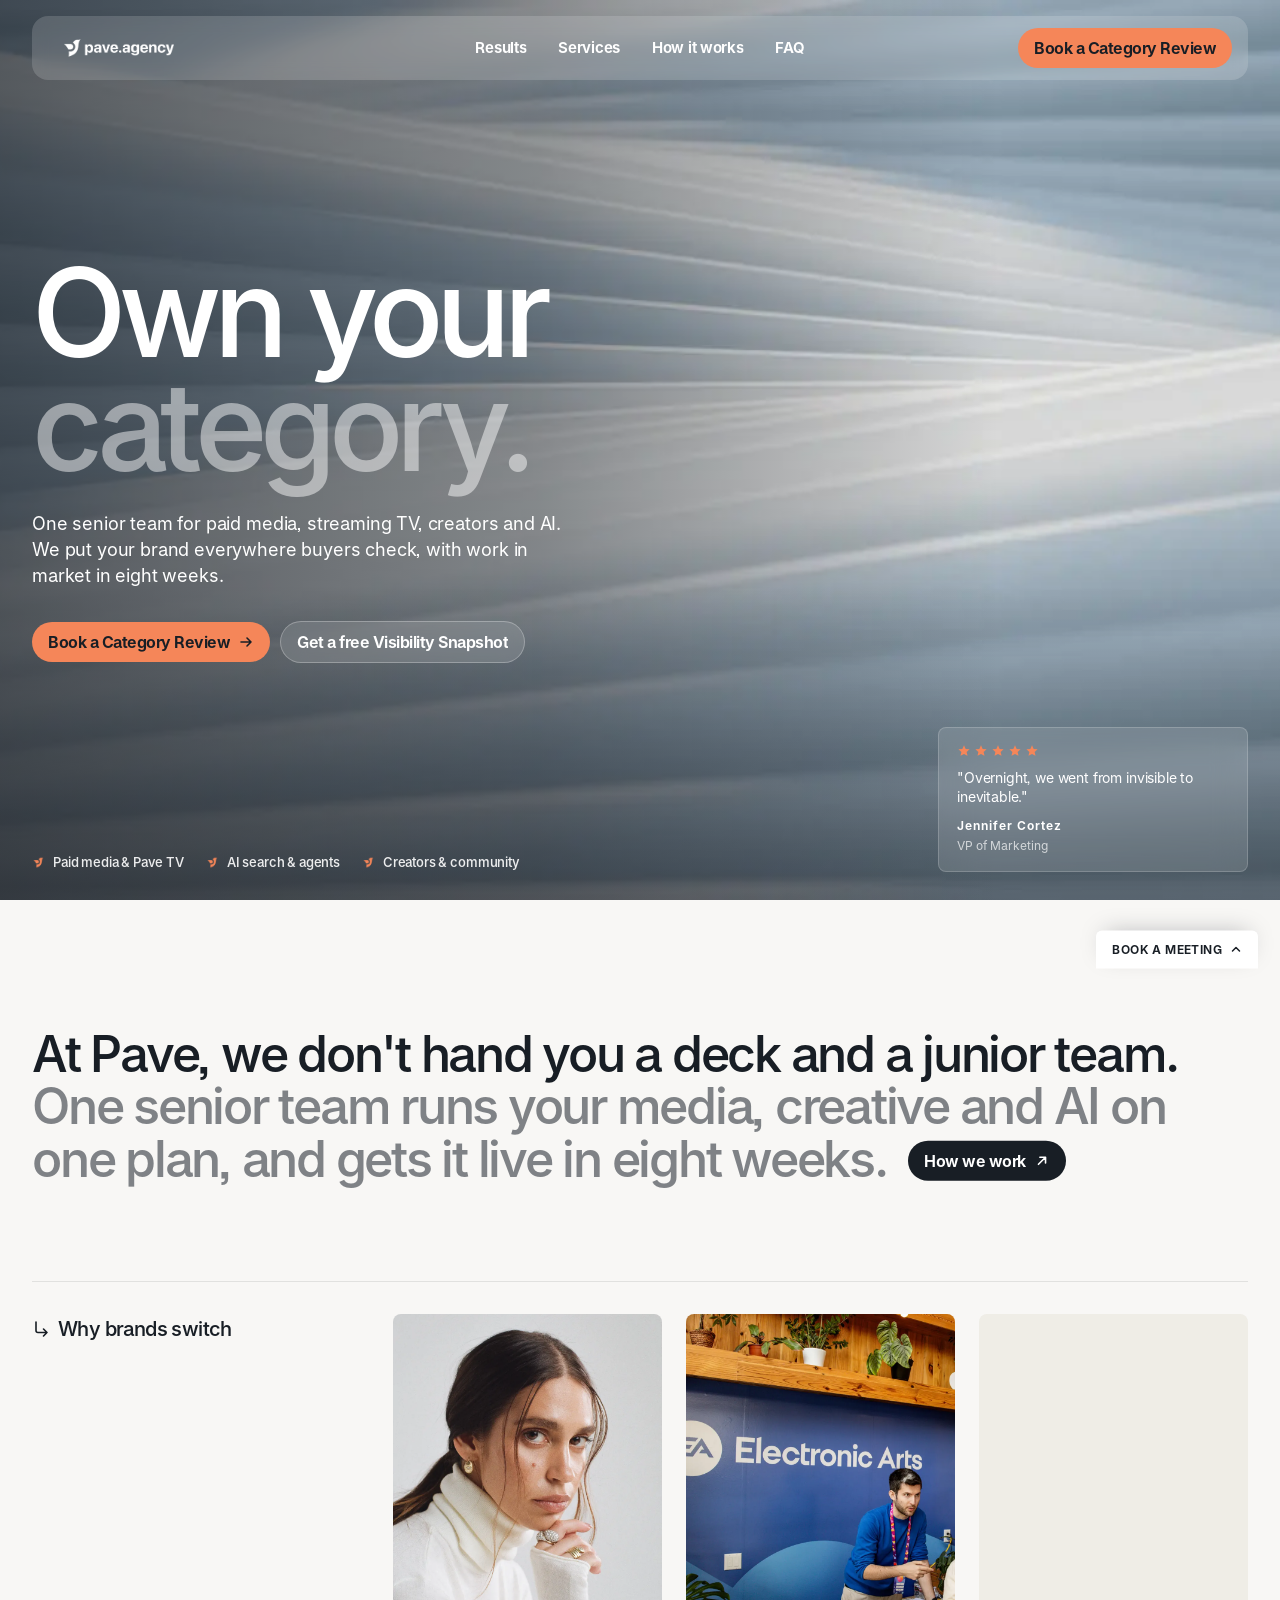
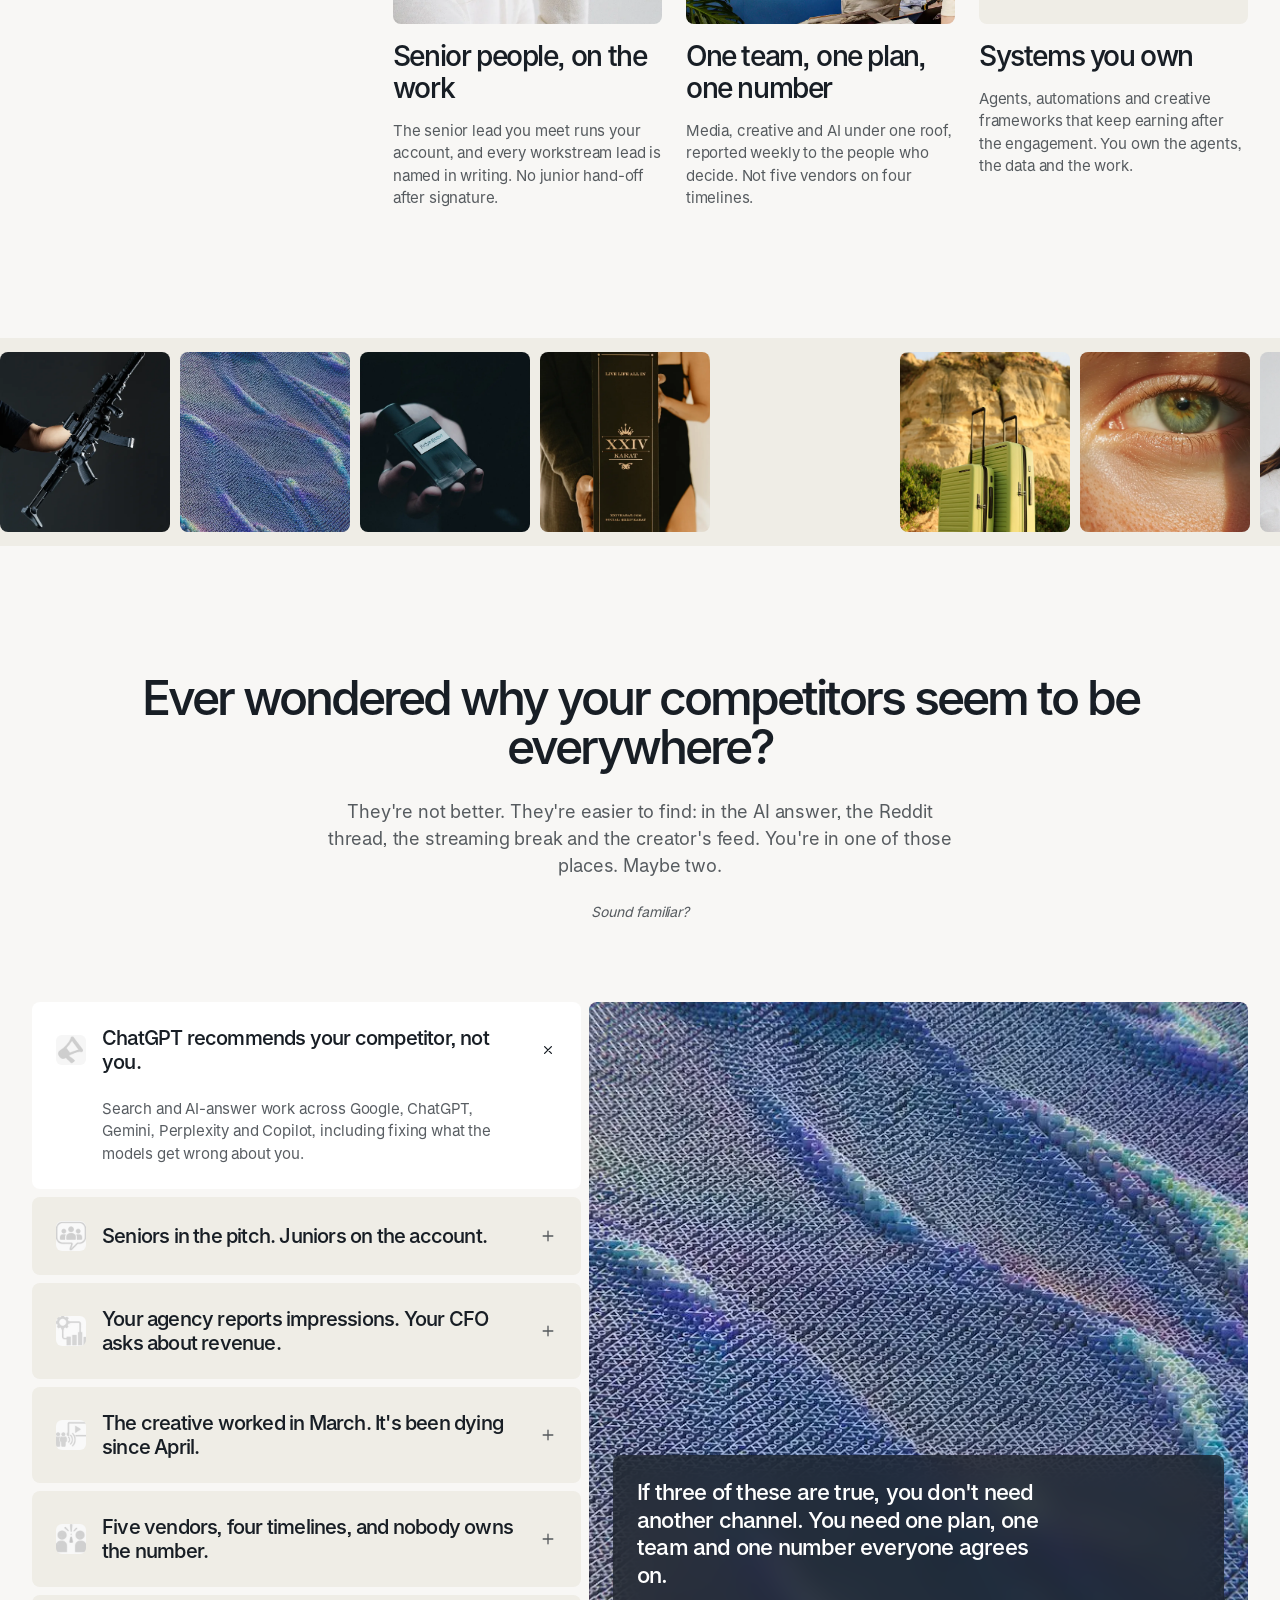
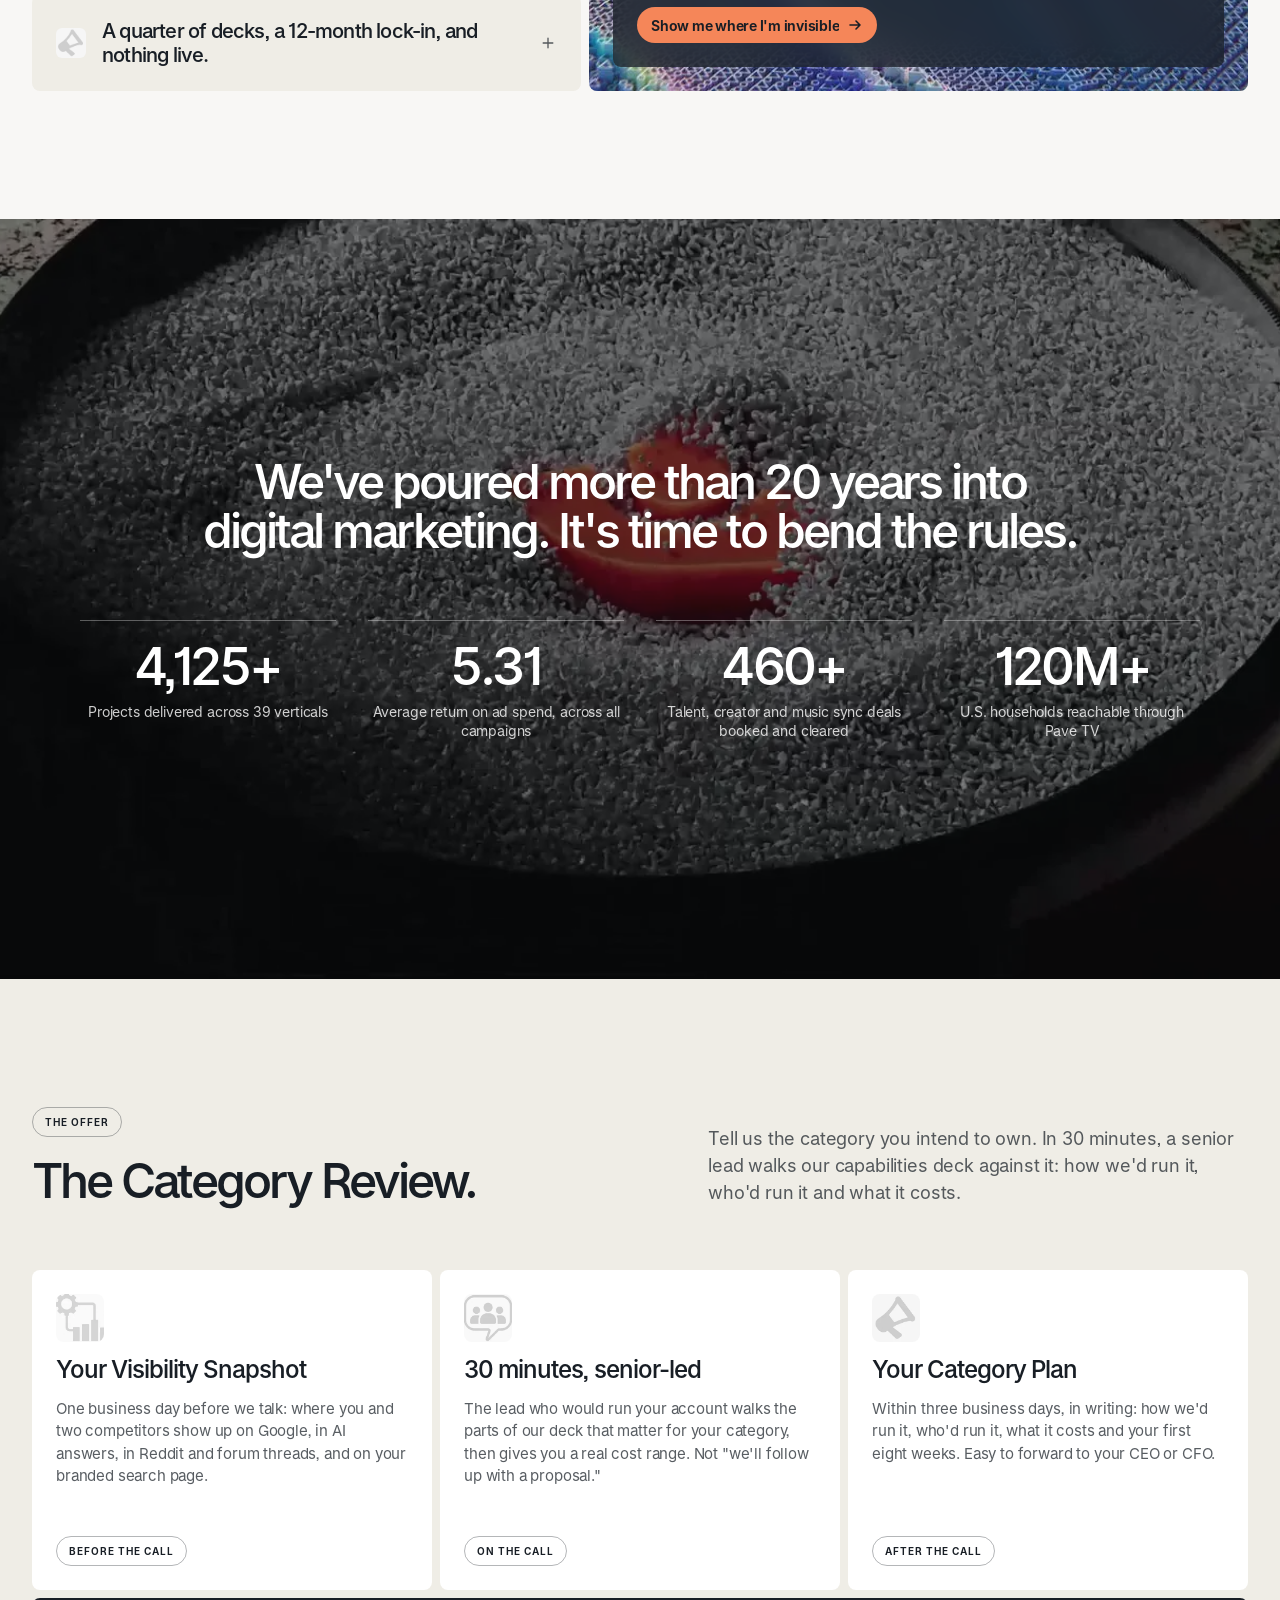
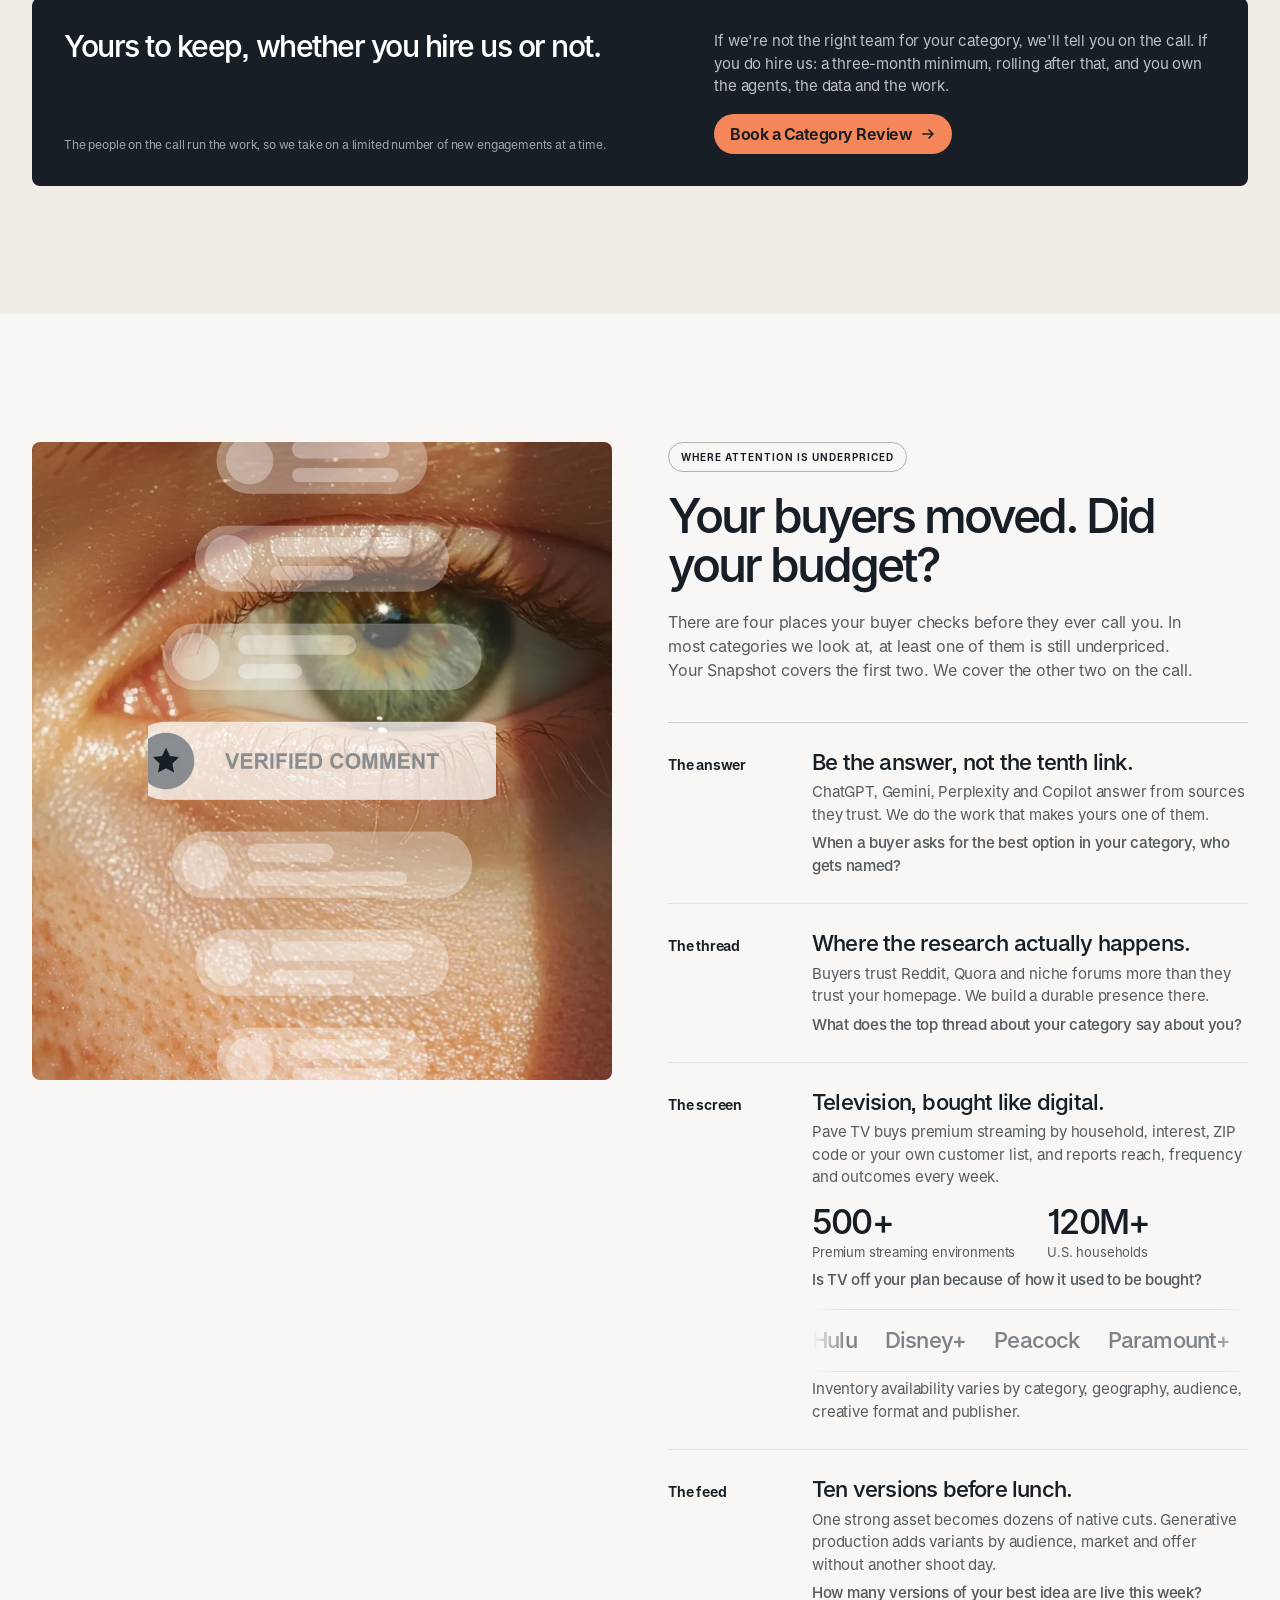
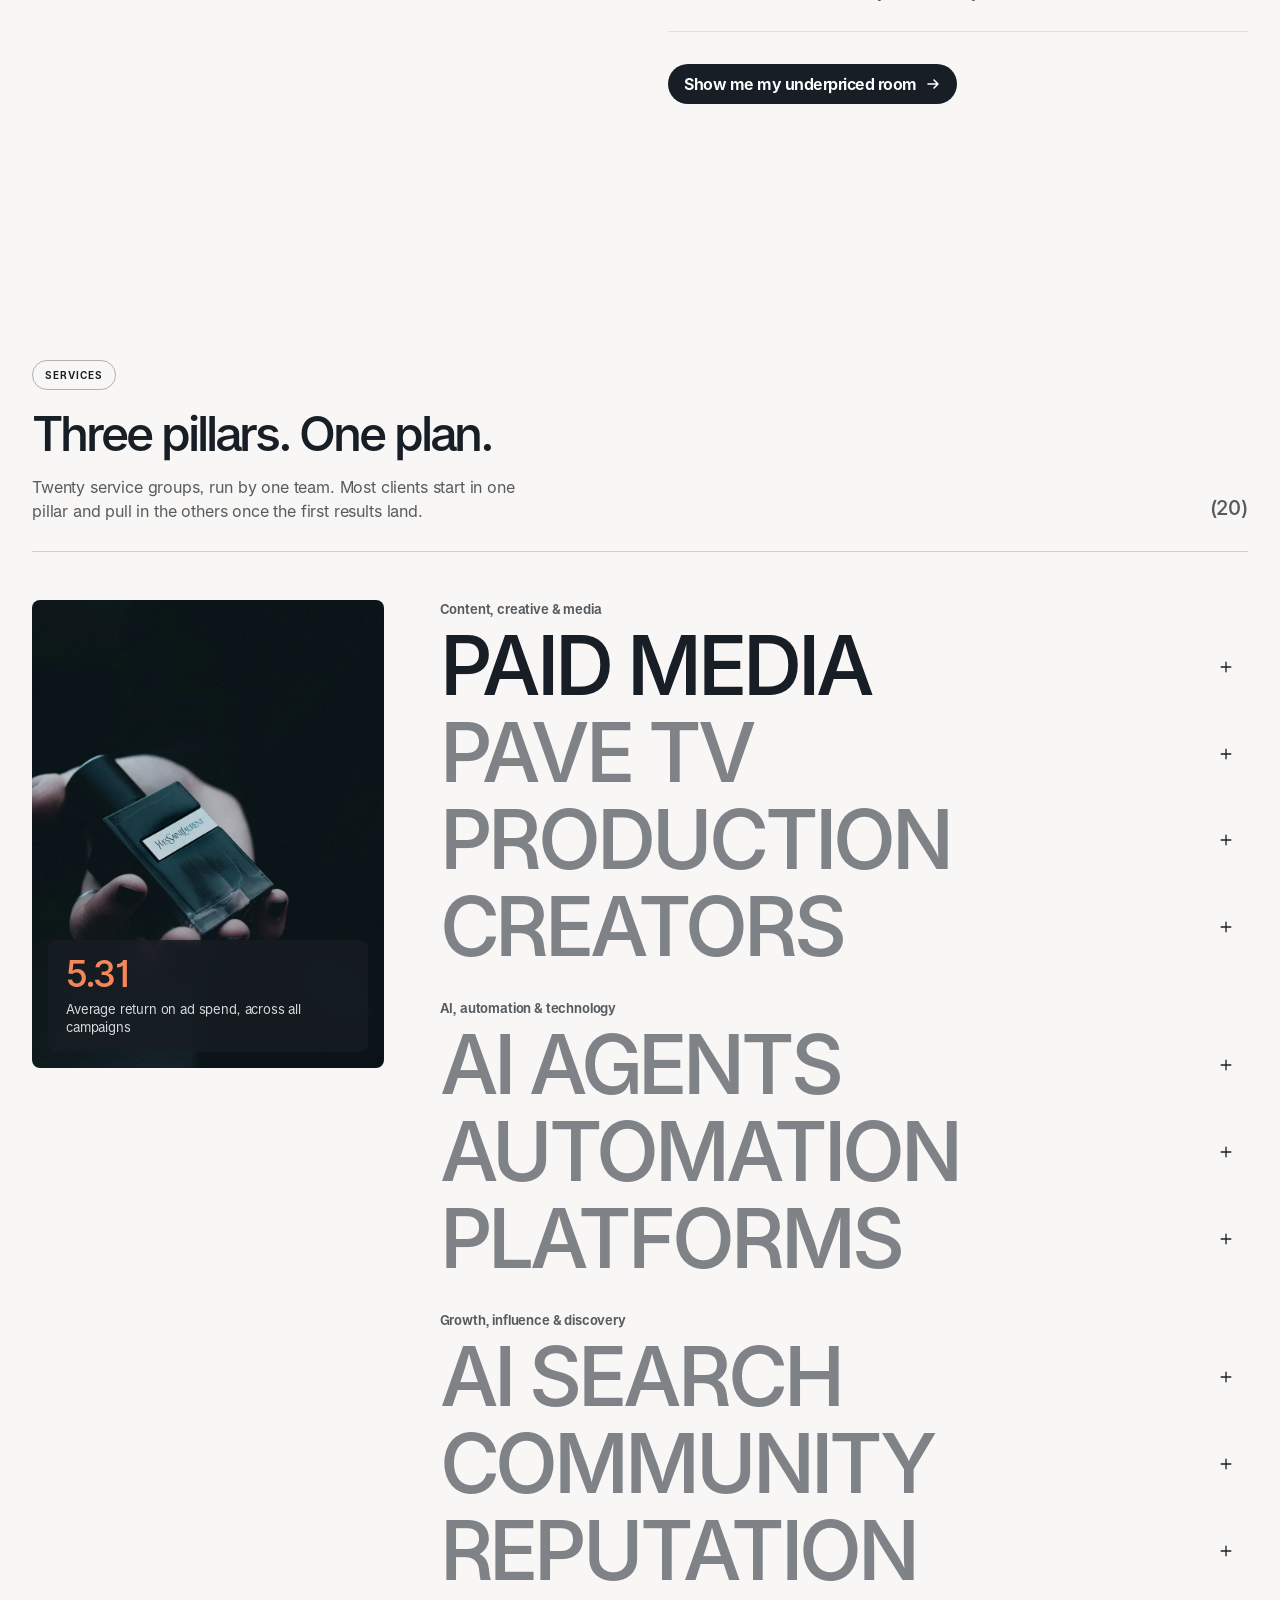
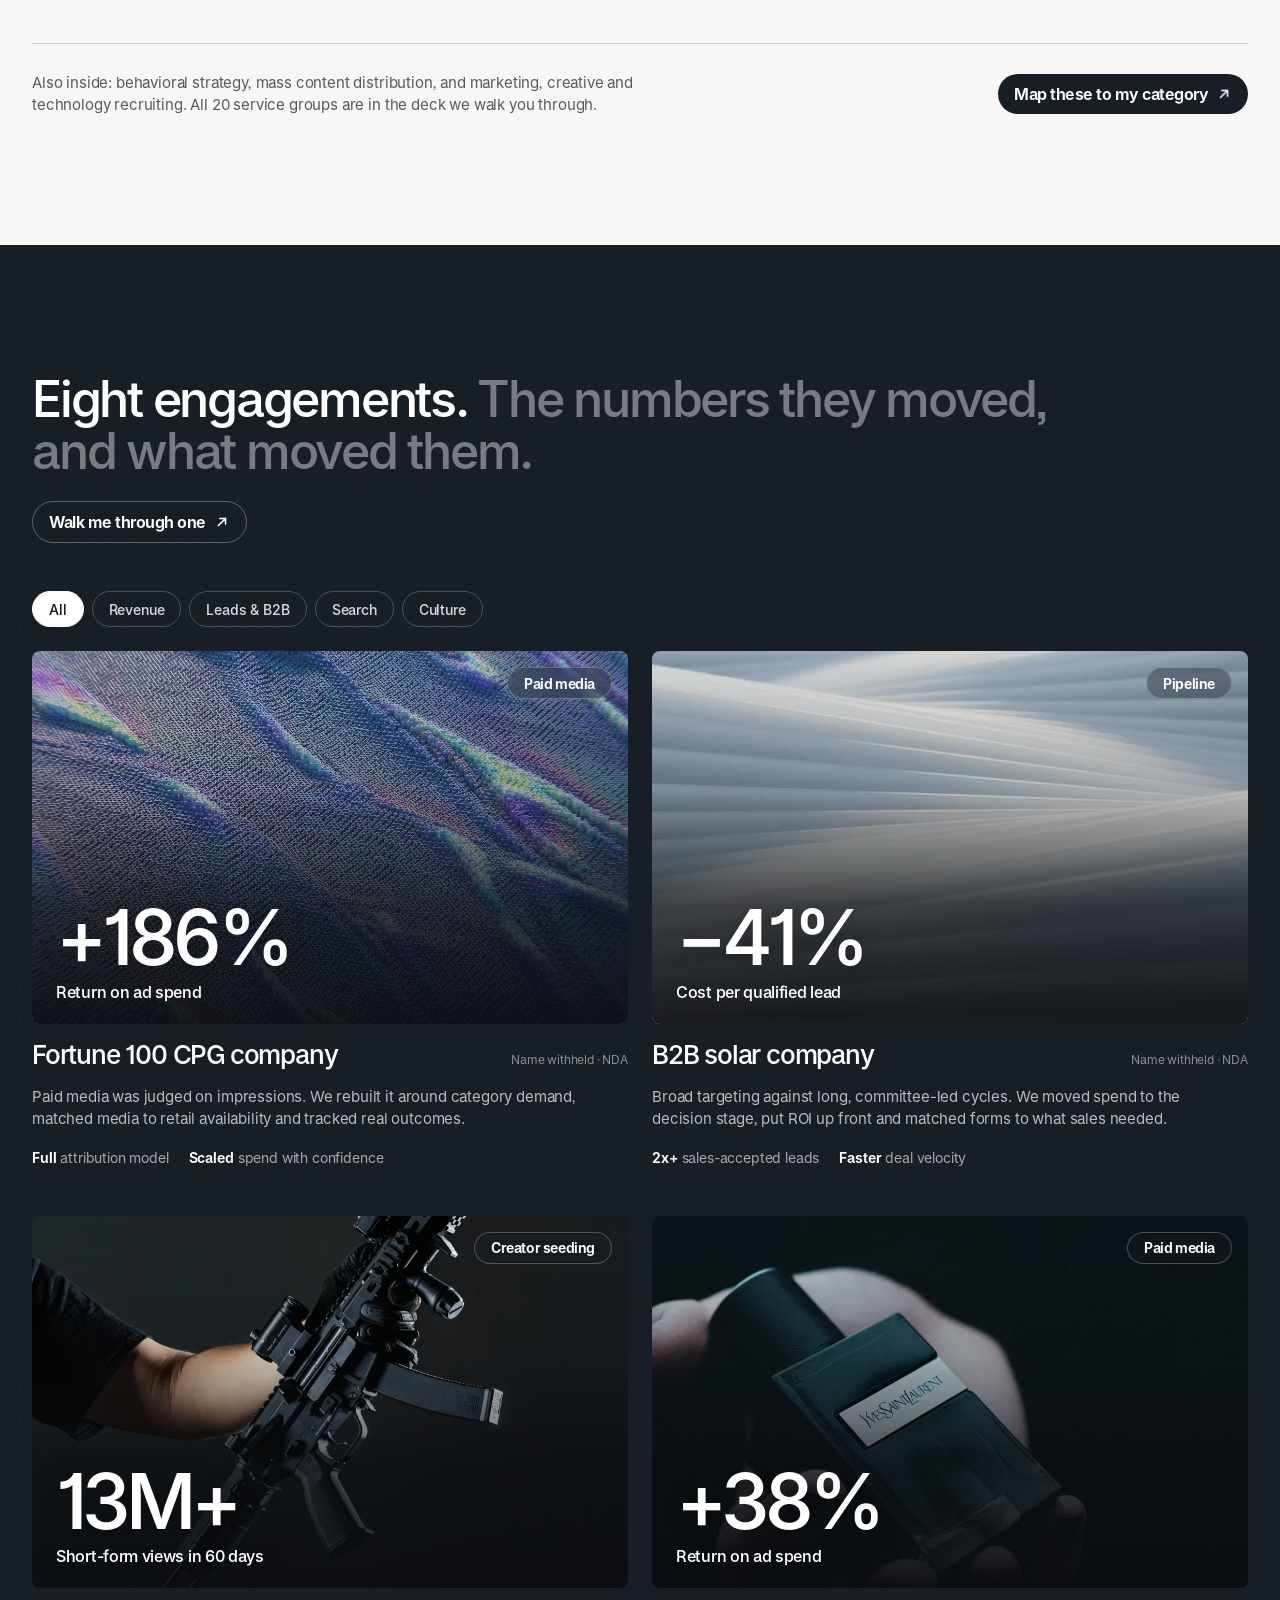
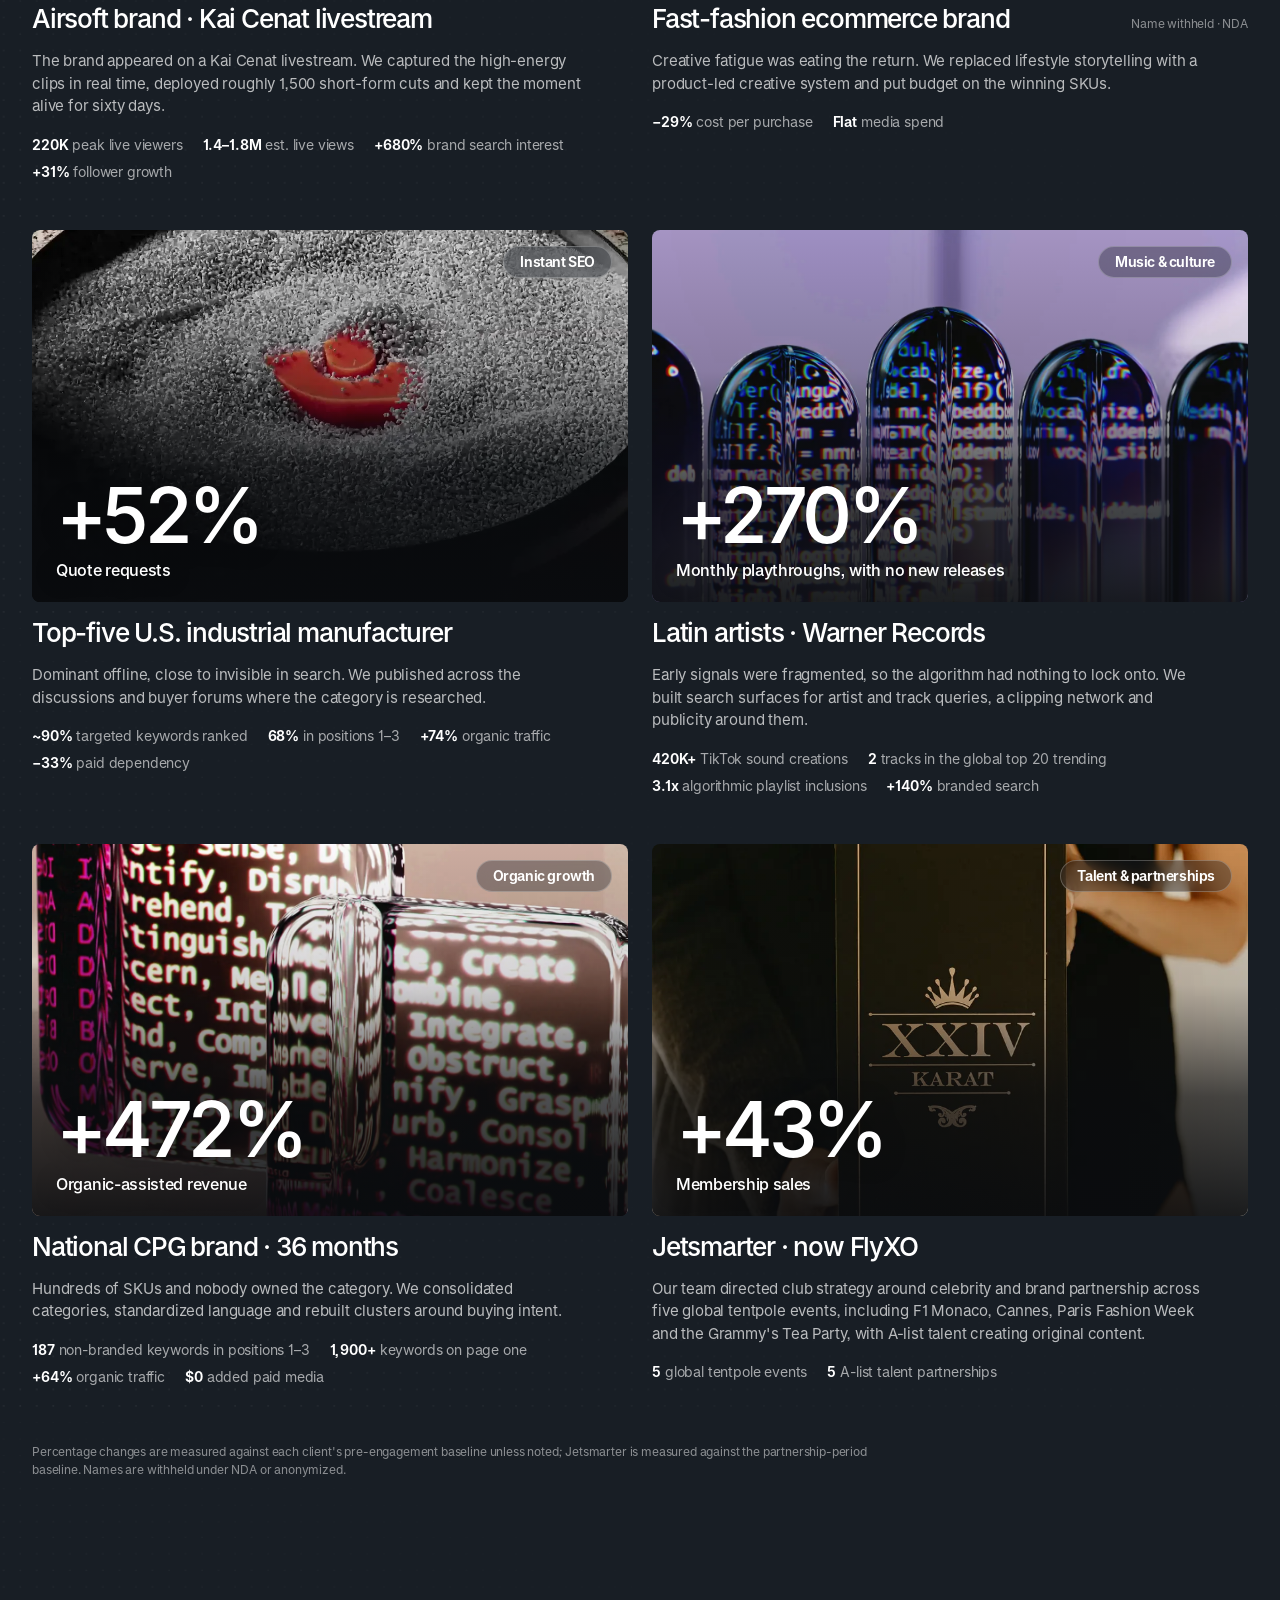
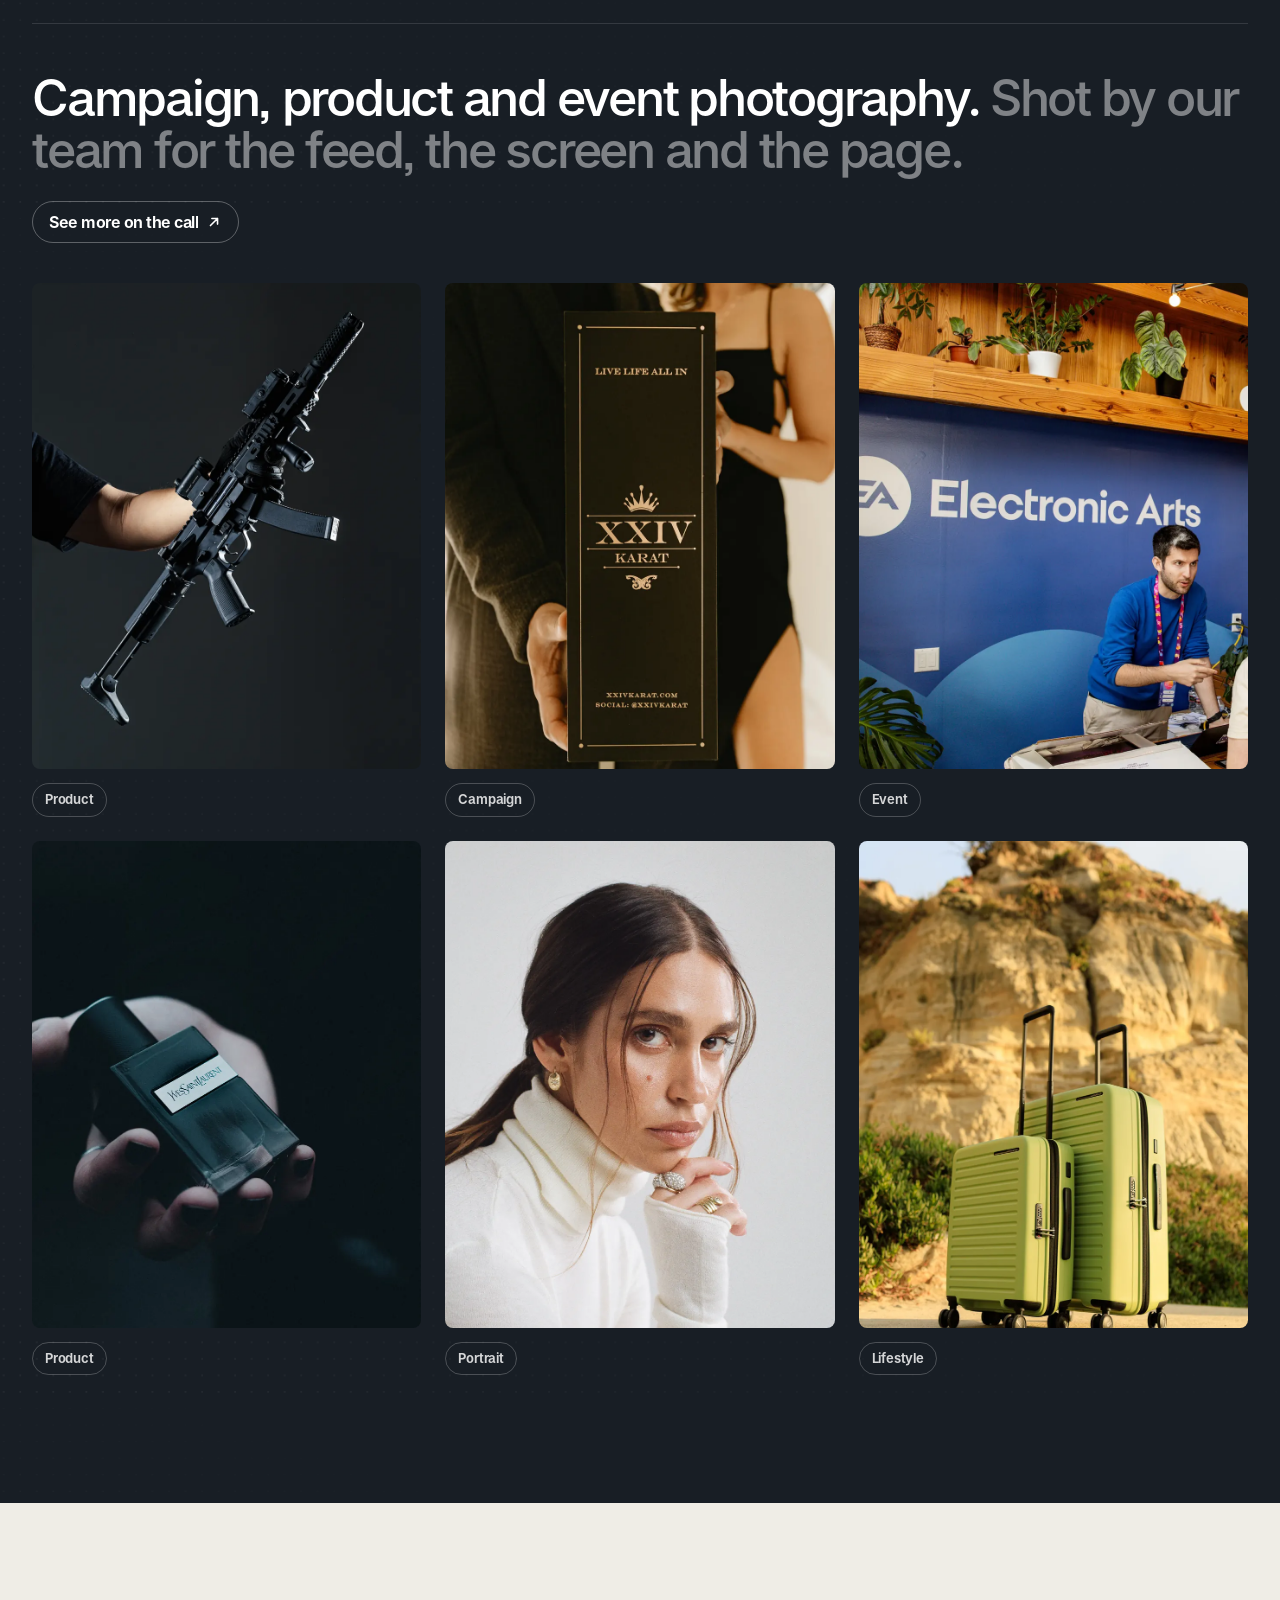
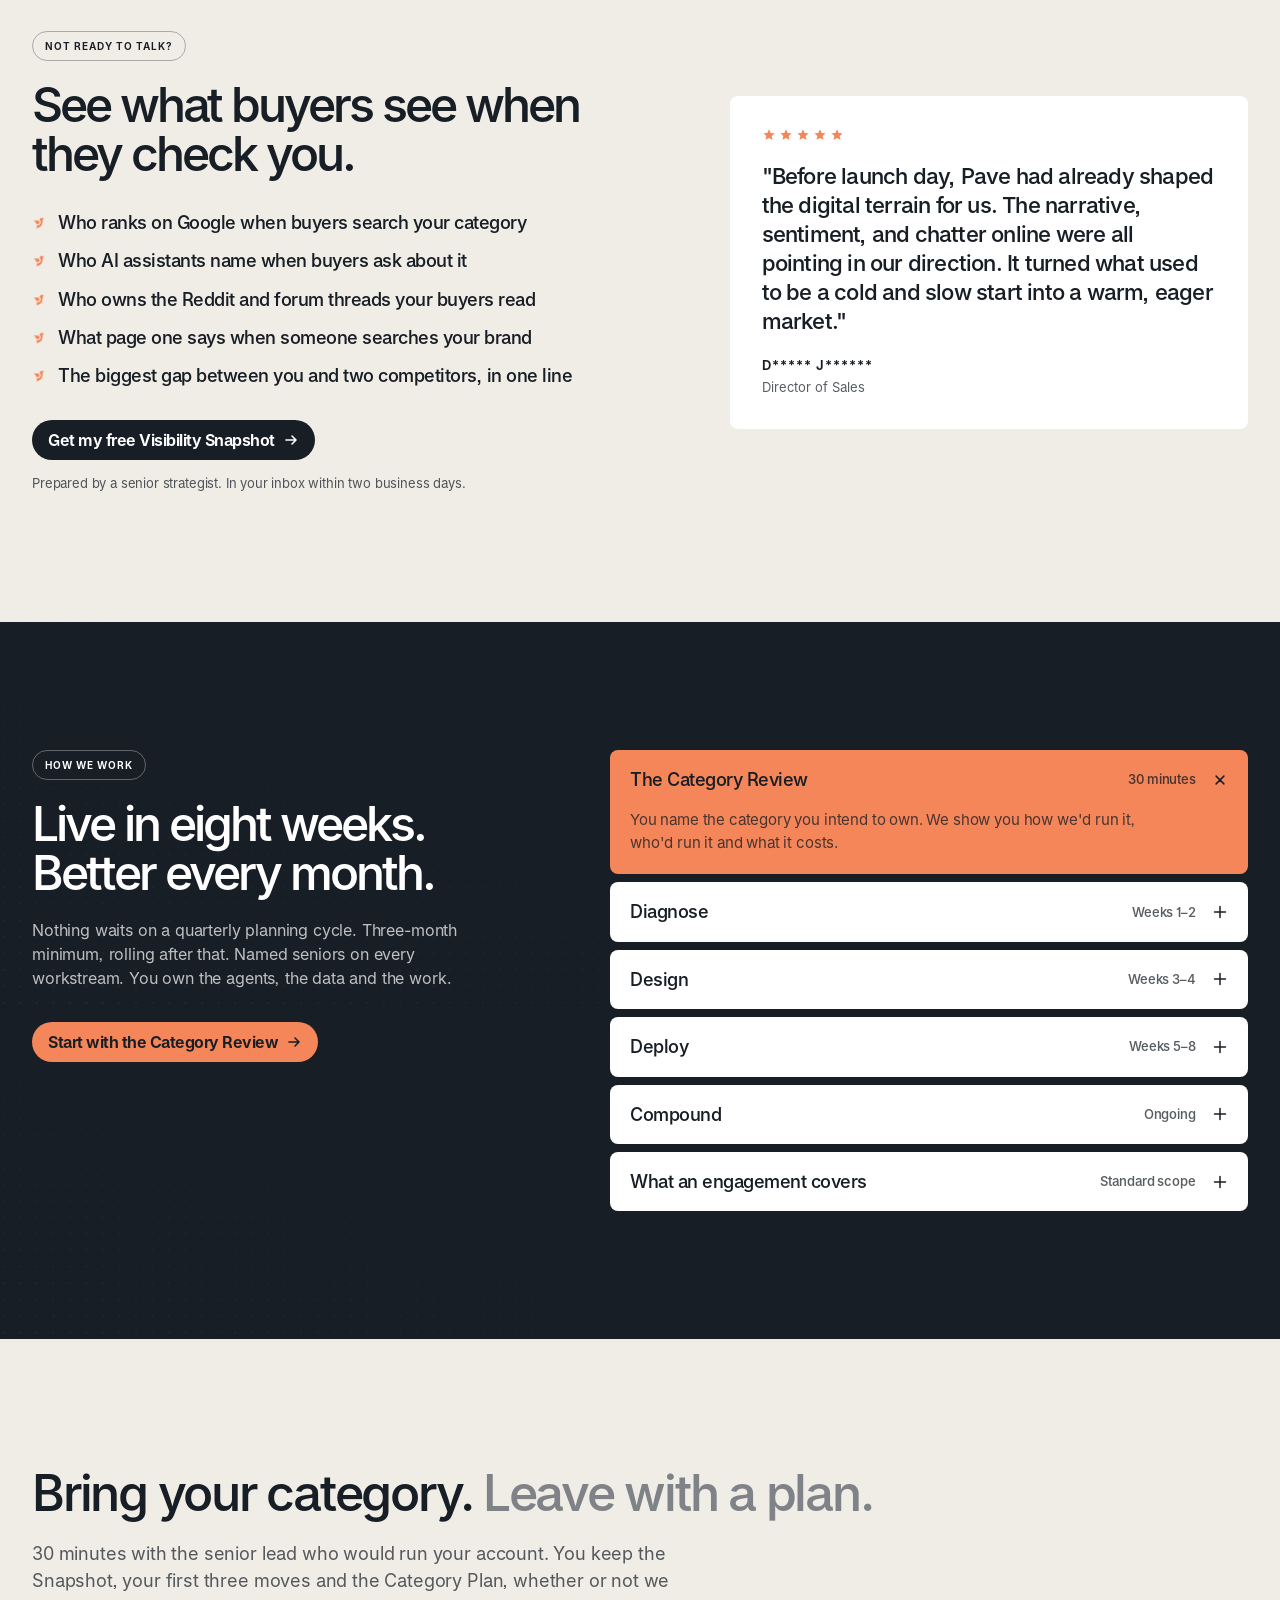
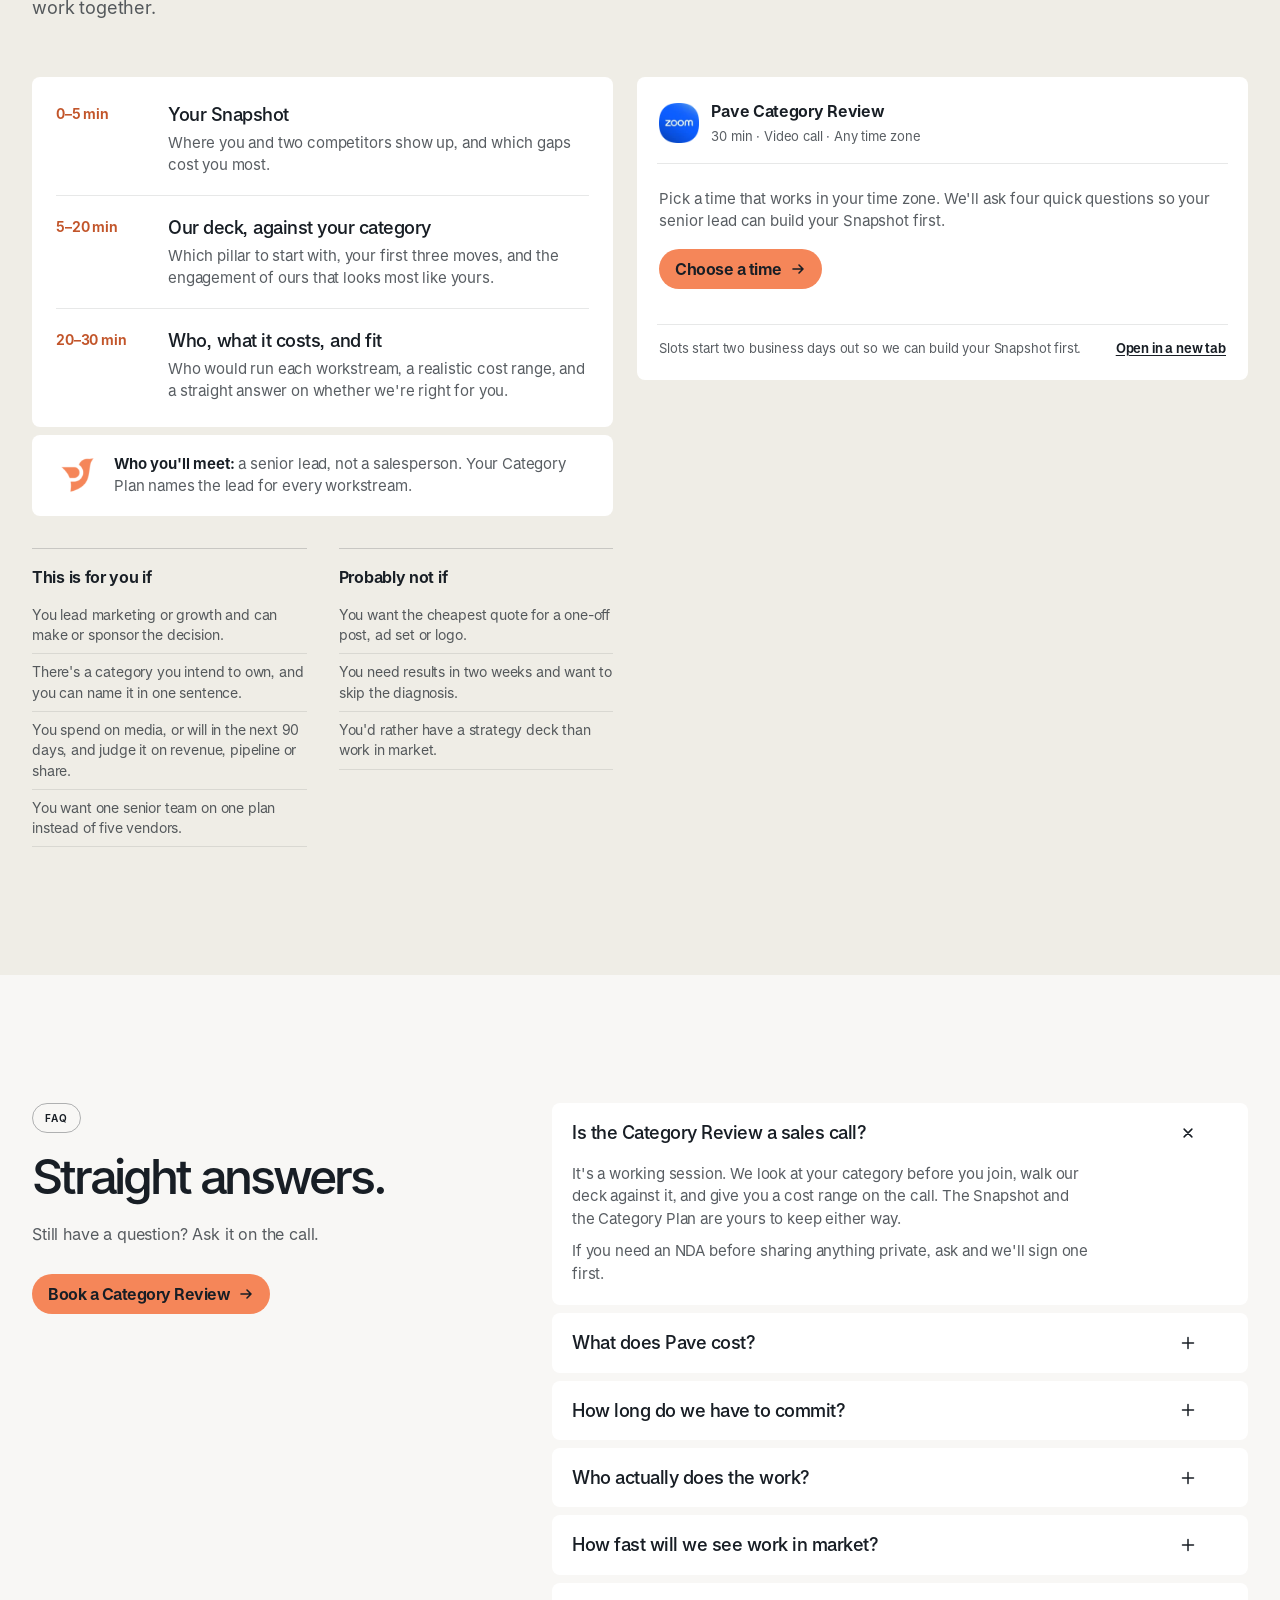
==== commit 39ca43fa: "Apply Peter's notes: drop logos and studio work, tighten copy Removes the credential logo marquee, s" ====
--- a/index.html
+++ b/index.html
@@ -115,14 +115,6 @@
           "@type": "Answer",
           "text": "Yes. We're one global, remote senior team working across time zones. Pave TV reaches 120M+ U.S. households. Paid media, search, AI answers, creators and production run wherever your market is, including international and multilingual SEO and localization."
         }
-      },
-      {
-        "@type": "Question",
-        "name": "Are those logos your clients?",
-        "acceptedAnswer": {
-          "@type": "Answer",
-          "text": "They're brands our team members have delivered work for across their careers since 2006: the credentials of the people you'd work with, not a current client list. Some case studies are anonymized or under NDA, and we share what we can on the call."
-        }
       }
     ]
   }
@@ -180,63 +172,14 @@
           <figure class="review-card">
             <div class="stars" role="img" aria-label="5 out of 5 stars"><svg viewBox="0 0 16 16" aria-hidden="true"><path d="m8 1.5 1.9 4.1 4.5.5-3.4 3 1 4.4L8 11.3l-4 2.2 1-4.4-3.4-3 4.5-.5z" fill="currentColor"/></svg><svg viewBox="0 0 16 16" aria-hidden="true"><path d="m8 1.5 1.9 4.1 4.5.5-3.4 3 1 4.4L8 11.3l-4 2.2 1-4.4-3.4-3 4.5-.5z" fill="currentColor"/></svg><svg viewBox="0 0 16 16" aria-hidden="true"><path d="m8 1.5 1.9 4.1 4.5.5-3.4 3 1 4.4L8 11.3l-4 2.2 1-4.4-3.4-3 4.5-.5z" fill="currentColor"/></svg><svg viewBox="0 0 16 16" aria-hidden="true"><path d="m8 1.5 1.9 4.1 4.5.5-3.4 3 1 4.4L8 11.3l-4 2.2 1-4.4-3.4-3 4.5-.5z" fill="currentColor"/></svg><svg viewBox="0 0 16 16" aria-hidden="true"><path d="m8 1.5 1.9 4.1 4.5.5-3.4 3 1 4.4L8 11.3l-4 2.2 1-4.4-3.4-3 4.5-.5z" fill="currentColor"/></svg></div>
             <blockquote><p>"Overnight, we went from invisible to inevitable."</p></blockquote>
-            <footer>J****** C*****<span>VP of Marketing</span></footer>
+            <footer>Jennifer Cortez<span>VP of Marketing</span></footer>
           </figure>
         </div>
       </div>
     </section>
 
-    <!-- CREDENTIALS -->
-    <section class="container" aria-label="Brands our people have delivered for">
-      <div class="trusted">
-        <p class="trusted__text">Brands our people have delivered for, since 2006.</p>
-        <div class="marquee">
-          <div class="marquee__track">
-            <div class="marquee__group">
-              <img class="logo" src="assets/img/logos/walmart.png" alt="Walmart" width="100" height="33" loading="lazy" decoding="async">
-              <img class="logo" src="assets/img/logos/dolce-gabbana.png" alt="Dolce &amp; Gabbana" width="180" height="18" loading="lazy" decoding="async">
-              <img class="logo" src="assets/img/logos/volkswagen.png" alt="Volkswagen" width="50" height="50" loading="lazy" decoding="async">
-              <img class="logo" src="assets/img/logos/instacart.png" alt="Instacart" width="145" height="23" loading="lazy" decoding="async">
-              <img class="logo" src="assets/img/logos/porsche.png" alt="Porsche" width="79" height="42" loading="lazy" decoding="async">
-              <img class="logo" src="assets/img/logos/bvlgari.png" alt="Bvlgari" width="182" height="18" loading="lazy" decoding="async">
-              <img class="logo" src="assets/img/logos/uber.png" alt="Uber" width="97" height="34" loading="lazy" decoding="async">
-              <img class="logo" src="assets/img/logos/nestle.png" alt="Nestlé" width="48" height="50" loading="lazy" decoding="async">
-              <img class="logo" src="assets/img/logos/bosch.png" alt="Bosch" width="121" height="27" loading="lazy" decoding="async">
-              <img class="logo" src="assets/img/logos/hello-kitty.png" alt="Hello Kitty" width="65" height="50" loading="lazy" decoding="async">
-              <img class="logo" src="assets/img/logos/dr-pepper.png" alt="Dr Pepper" width="71" height="46" loading="lazy" decoding="async">
-              <img class="logo" src="assets/img/logos/via-manzoni.png" alt="Via Manzoni" width="191" height="17" loading="lazy" decoding="async">
-              <img class="logo" src="assets/img/logos/bayer.png" alt="Bayer" width="50" height="50" loading="lazy" decoding="async">
-              <img class="logo" src="assets/img/logos/comedy-central.png" alt="Comedy Central" width="97" height="34" loading="lazy" decoding="async">
-              <img class="logo" src="assets/img/logos/jetsmarter.png" alt="Jetsmarter" width="130" height="25" loading="lazy" decoding="async">
-              <img class="logo" src="assets/img/logos/mitsubishi.png" alt="Mitsubishi" width="49" height="50" loading="lazy" decoding="async">
-              <img class="logo" src="assets/img/logos/barclays-wealth.png" alt="Barclays Wealth" width="102" height="32" loading="lazy" decoding="async">
-              <img class="logo" src="assets/img/logos/stk.png" alt="STK" width="52" height="50" loading="lazy" decoding="async">
-              <img class="logo" src="assets/img/logos/coway.png" alt="Coway" width="118" height="28" loading="lazy" decoding="async">
-              <img class="logo" src="assets/img/logos/naika.png" alt="Naïka" width="90" height="37" loading="lazy" decoding="async">
-              <img class="logo" src="assets/img/logos/directv.png" alt="DIRECTV" width="63" height="50" loading="lazy" decoding="async">
-              <img class="logo" src="assets/img/logos/the-perfect-host.png" alt="The Perfect Host" width="141" height="23" loading="lazy" decoding="async">
-              <img class="logo" src="assets/img/logos/mulberry.png" alt="Mulberry" width="93" height="35" loading="lazy" decoding="async">
-              <img class="logo" src="assets/img/logos/klatch-coffee.png" alt="Klatch Coffee" width="55" height="50" loading="lazy" decoding="async">
-              <img class="logo" src="assets/img/logos/sanrio.png" alt="Sanrio" width="113" height="29" loading="lazy" decoding="async">
-              <img class="logo" src="assets/img/logos/orange.png" alt="Orange" width="50" height="50" loading="lazy" decoding="async">
-              <img class="logo" src="assets/img/logos/pernod-ricard.png" alt="Pernod Ricard" width="92" height="36" loading="lazy" decoding="async">
-              <img class="logo" src="assets/img/logos/kwa.png" alt="KWA" width="105" height="31" loading="lazy" decoding="async">
-              <img class="logo" src="assets/img/logos/la-reina.png" alt="La Reina" width="37" height="50" loading="lazy" decoding="async">
-              <img class="logo" src="assets/img/logos/philipp-plein.png" alt="Philipp Plein" width="99" height="33" loading="lazy" decoding="async">
-              <img class="logo" src="assets/img/logos/dotvpn.png" alt="DotVPN" width="110" height="30" loading="lazy" decoding="async">
-              <img class="logo" src="assets/img/logos/porto-montenegro.png" alt="Porto Montenegro" width="94" height="35" loading="lazy" decoding="async">
-              <img class="logo" src="assets/img/logos/naturlich.png" alt="Natürlich" width="74" height="45" loading="lazy" decoding="async">
-              <img class="logo" src="assets/img/logos/arms-around-the-child.png" alt="Arms Around the Child" width="57" height="50" loading="lazy" decoding="async">
-              <img class="logo" src="assets/img/logos/beverly-gallery.png" alt="Beverly Gallery" width="42" height="50" loading="lazy" decoding="async">
-            </div>
-          </div>
-        </div>
-      </div>
-      <p class="bookings"><b>Selected bookings</b><span>Jaylen Brown for a sports startup</span><span>Billie Eilish for Mitsubishi</span><span>GTA VI launch campaign</span></p>
-    </section>
-
     <!-- STATEMENT + WHY (Cunnet) -->
-    <section class="section" aria-labelledby="statement-title" style="padding-top: 72px">
+    <section class="section" aria-labelledby="statement-title">
       <div class="container">
         <h2 class="statement rv" id="statement-title">At Pave, we don't hand you a deck and a junior team. <span class="soft">One senior team runs your media, creative and AI on one plan, and gets it live in eight weeks.</span> <a class="btn btn--dark btn--up" href="#how" data-cta="statement">How we work <svg viewBox="0 0 16 16" aria-hidden="true"><path d="M3 8h10M9 4l4 4-4 4" fill="none" stroke="currentColor" stroke-width="1.6" stroke-linecap="round" stroke-linejoin="round"/></svg></a></h2>
         <div class="why">
@@ -267,19 +210,18 @@
       <div class="marquee">
         <div class="marquee__track">
           <div class="marquee__group">
-            <img src="assets/img/work/ptm-burgundy.webp" alt="" width="1100" height="619" loading="lazy" decoding="async">
-            <img src="assets/img/work/stro-campaign.webp" alt="" width="1100" height="619" loading="lazy" decoding="async">
-            <img src="assets/img/work/stro-system.webp" alt="" width="1100" height="619" loading="lazy" decoding="async">
-            <img src="assets/img/work/gcv-type.webp" alt="" width="1100" height="619" loading="lazy" decoding="async">
-            <img src="assets/img/work/gcv-ball.webp" alt="" width="1100" height="619" loading="lazy" decoding="async">
+            <img src="assets/img/photo/airsoft.webp" alt="" width="900" height="1350" loading="lazy" decoding="async">
+            <img src="assets/img/photo/iridescent.webp" alt="" width="1280" height="720" loading="lazy" decoding="async">
+            <img src="assets/img/photo/perfume.webp" alt="" width="900" height="1350" loading="lazy" decoding="async">
+            <img src="assets/img/photo/karat.webp" alt="" width="900" height="1350" loading="lazy" decoding="async">
+            <img src="assets/img/photo/glass-perceive.webp" alt="" width="1600" height="900" loading="lazy" decoding="async">
             <img src="assets/img/photo/luggage.webp" alt="" width="900" height="1350" loading="lazy" decoding="async">
-            <img src="assets/img/photo/glass-perceive.webp" alt="" width="1600" height="900" loading="lazy" decoding="async">
-            <img src="assets/img/work/ptm-web.webp" alt="" width="1100" height="619" loading="lazy" decoding="async">
-            <img src="assets/img/work/gcv-arena.webp" alt="" width="1100" height="619" loading="lazy" decoding="async">
-            <img src="assets/img/work/ptm-social.webp" alt="" width="1100" height="619" loading="lazy" decoding="async">
-            <img src="assets/img/work/gcv-social.webp" alt="" width="1100" height="619" loading="lazy" decoding="async">
+            <img src="assets/img/photo/eye.webp" alt="" width="1400" height="970" loading="lazy" decoding="async">
+            <img src="assets/img/photo/portrait.webp" alt="" width="900" height="1350" loading="lazy" decoding="async">
             <img src="assets/img/photo/glass-drop.webp" alt="" width="1280" height="720" loading="lazy" decoding="async">
-            <img src="assets/img/work/stro-editorial.webp" alt="" width="1100" height="619" loading="lazy" decoding="async">
+            <img src="assets/img/photo/ea-booth.webp" alt="" width="900" height="1350" loading="lazy" decoding="async">
+            <img src="assets/img/photo/sand-wide.webp" alt="" width="1280" height="720" loading="lazy" decoding="async">
+            <img src="assets/img/photo/glass-row.webp" alt="" width="1600" height="900" loading="lazy" decoding="async">
           </div>
         </div>
       </div>
@@ -430,6 +372,13 @@
                   <div><b>120M+</b><span>U.S. households</span></div>
                 </div>
                 <p class="room__ask">Is TV off your plan because of how it used to be bought?</p>
+                <div class="ctv marquee" aria-label="Streaming environments Pave TV can reach">
+                  <div class="marquee__track">
+                    <div class="marquee__group">
+                      <span>Hulu</span><span>Disney+</span><span>Peacock</span><span>Paramount+</span><span>Max</span><span>Roku Channel</span><span>Tubi</span><span>Pluto TV</span><span>Sling TV</span><span>DIRECTV</span><span>fuboTV</span><span>ESPN</span><span>NBA TV</span><span>FOX Sports</span><span>NBC Sports</span><span>CNN</span><span>CNBC</span><span>Bloomberg</span><span>AMC</span><span>HGTV</span><span>Food Network</span><span>Univision</span><span>Samsung TV Plus</span>
+                    </div>
+                  </div>
+                </div>
                 <p class="room__fine">Inventory availability varies by category, geography, audience, creative format and publisher.</p>
               </div>
             </div>
@@ -467,7 +416,7 @@
             <img src="assets/img/photo/portrait.webp" alt="" data-svc="svc-04" loading="lazy" decoding="async">
             <img src="assets/img/photo/glass-code.webp" alt="" data-svc="svc-05" loading="lazy" decoding="async">
             <img src="assets/img/photo/glass-drop.webp" alt="" data-svc="svc-06" loading="lazy" decoding="async">
-            <img src="assets/img/work/gcv-web.webp" alt="" data-svc="svc-07" loading="lazy" decoding="async">
+            <img src="assets/img/photo/luggage.webp" alt="" data-svc="svc-07" loading="lazy" decoding="async">
             <img src="assets/img/photo/glass-perceive.webp" alt="" data-svc="svc-08" loading="lazy" decoding="async">
             <img src="assets/img/photo/ea-booth.webp" alt="" data-svc="svc-09" loading="lazy" decoding="async">
             <img src="assets/img/photo/eye.webp" alt="" data-svc="svc-10" loading="lazy" decoding="async">
@@ -613,7 +562,7 @@
               </div>
             </div>
             <p class="svc-group">Growth, influence &amp; discovery</p>
-            <div class="svc" id="svc-08" data-stat="~90%" data-stat-label="Of top keywords ranked for a top-five U.S. cabinet manufacturer">
+            <div class="svc" id="svc-08" data-stat="~90%" data-stat-label="Of targeted keywords ranked for a top-five U.S. industrial manufacturer">
               <h3 class="svc__h"><button class="svc__btn" type="button" aria-expanded="false" aria-controls="svc-08-panel"><span class="svc__name">AI search</span><span class="svc__plus" aria-hidden="true"><svg viewBox="0 0 16 16" aria-hidden="true"><path d="M8 2.5v11M2.5 8h11" stroke="currentColor" stroke-width="1.5" stroke-linecap="round"/></svg></span></button></h3>
               <div class="svc__panel" id="svc-08-panel">
                 <div>
@@ -627,7 +576,7 @@
                         <li>Instant SEO: high-authority publishing and digital PR</li>
                       </ul>
                     </div>
-                    <p class="svc__stat"><b>~90%</b>Of top keywords ranked for a top-five U.S. cabinet manufacturer</p>
+                    <p class="svc__stat"><b>~90%</b>Of targeted keywords ranked for a top-five U.S. industrial manufacturer</p>
                   </div>
                 </div>
               </div>
@@ -744,9 +693,9 @@
               <span class="case__pill">Instant SEO</span>
               <p class="case__num">+52%<small>Quote requests</small></p>
             </div>
-            <div class="case__meta"><h3 class="case__name">Top-five U.S. cabinet manufacturer</h3></div>
+            <div class="case__meta"><h3 class="case__name">Top-five U.S. industrial manufacturer</h3></div>
             <p class="case__did">Dominant offline, close to invisible in search. We published across the discussions and buyer forums where the category is researched.</p>
-            <ul class="case__stats"><li><b>~90%</b>top keywords ranked</li><li><b>68%</b>in positions 1–3</li><li><b>+74%</b>organic traffic</li><li><b>−33%</b>paid dependency</li></ul>
+            <ul class="case__stats"><li><b>~90%</b>targeted keywords ranked</li><li><b>68%</b>in positions 1–3</li><li><b>+74%</b>organic traffic</li><li><b>−33%</b>paid dependency</li></ul>
           </article>
           <article class="case rv" data-tags="culture">
             <div class="case__media">
@@ -783,34 +732,34 @@
         <p class="results__fine">Percentage changes are measured against each client's pre-engagement baseline unless noted; Jetsmarter is measured against the partnership-period baseline. Names are withheld under NDA or anonymized.</p>
 
         <div class="work-head" id="work">
-          <h2 class="statement">Identity, campaign and content. <span class="soft">Built end to end by the studio.</span></h2>
-          <a class="btn btn--outline btn--up" href="#book-cal" data-cta="work">See the full systems <svg viewBox="0 0 16 16" aria-hidden="true"><path d="M3 8h10M9 4l4 4-4 4" fill="none" stroke="currentColor" stroke-width="1.6" stroke-linecap="round" stroke-linejoin="round"/></svg></a>
+          <h2 class="statement">Campaign, product and event photography. <span class="soft">Shot by our team for the feed, the screen and the page.</span></h2>
+          <a class="btn btn--outline btn--up" href="#book-cal" data-cta="work">See more on the call <svg viewBox="0 0 16 16" aria-hidden="true"><path d="M3 8h10M9 4l4 4-4 4" fill="none" stroke="currentColor" stroke-width="1.6" stroke-linecap="round" stroke-linejoin="round"/></svg></a>
         </div>
         <div class="work-grid">
-          <article class="work rv">
-            <div class="work__media">
-              <img src="assets/img/work/stro-campaign.webp" alt="Stro brand campaign in red, with a $1B in transaction value headline." width="1100" height="619" loading="lazy" decoding="async">
-              <img src="assets/img/work/stro-print.webp" alt="" width="1100" height="619" loading="lazy" decoding="async">
-            </div>
-            <div class="work__meta"><h3>Stro</h3><span>Industrial real estate</span></div>
-            <p>A legacy operator, rebuilt for the next decade: a mark cut from the "O," a red that holds on site and on screen, and a campaign system from billboard to email signature.</p>
-          </article>
-          <article class="work rv">
-            <div class="work__media">
-              <img src="assets/img/work/gcv-ball.webp" alt="Game Changers Ventures GCV wordmark on an orange baseball." width="1100" height="619" loading="lazy" decoding="async">
-              <img src="assets/img/work/gcv-palette.webp" alt="" width="1100" height="619" loading="lazy" decoding="async">
-            </div>
-            <div class="work__meta"><h3>Game Changers Ventures</h3><span>Venture capital</span></div>
-            <p>A venture brand built for the arena: a cut-through wordmark, a monogram that survives on a ball or a jersey, and a palette between venture blue and broadcast orange.</p>
-          </article>
-          <article class="work rv">
-            <div class="work__media">
-              <img src="assets/img/work/ptm-stationery.webp" alt="PTM Wealth burgundy stationery with a mark of three interlocking paths." width="1100" height="619" loading="lazy" decoding="async">
-              <img src="assets/img/work/ptm-web.webp" alt="" width="1100" height="619" loading="lazy" decoding="async">
-            </div>
-            <div class="work__meta"><h3>PTM Wealth</h3><span>Wealth management</span></div>
-            <p>Discretion, made visible: a quiet burgundy and a mark drawn from three interlocking paths, held across the site, the stationery and a campaign for people near retirement.</p>
-          </article>
+          <figure class="work work--photo rv">
+            <div class="work__media"><img src="assets/img/photo/airsoft.webp" alt="Product in hand, lit for the feed." width="900" height="1350" loading="lazy" decoding="async"></div>
+            <figcaption class="work__meta"><span>Product</span></figcaption>
+          </figure>
+          <figure class="work work--photo rv">
+            <div class="work__media"><img src="assets/img/photo/karat.webp" alt="Luxury campaign still, shot for print and paid social." width="900" height="1350" loading="lazy" decoding="async"></div>
+            <figcaption class="work__meta"><span>Campaign</span></figcaption>
+          </figure>
+          <figure class="work work--photo rv">
+            <div class="work__media"><img src="assets/img/photo/ea-booth.webp" alt="On the floor with Electronic Arts." width="900" height="1350" loading="lazy" decoding="async"></div>
+            <figcaption class="work__meta"><span>Event</span></figcaption>
+          </figure>
+          <figure class="work work--photo rv">
+            <div class="work__media"><img src="assets/img/photo/perfume.webp" alt="Packaging close-up for launch creative." width="900" height="1350" loading="lazy" decoding="async"></div>
+            <figcaption class="work__meta"><span>Product</span></figcaption>
+          </figure>
+          <figure class="work work--photo rv">
+            <div class="work__media"><img src="assets/img/photo/portrait.webp" alt="Talent portrait for campaign and editorial." width="900" height="1350" loading="lazy" decoding="async"></div>
+            <figcaption class="work__meta"><span>Portrait</span></figcaption>
+          </figure>
+          <figure class="work work--photo rv">
+            <div class="work__media"><img src="assets/img/photo/luggage.webp" alt="Product in the world, not on a white sweep." width="900" height="1350" loading="lazy" decoding="async"></div>
+            <figcaption class="work__meta"><span>Lifestyle</span></figcaption>
+          </figure>
         </div>
       </div>
     </section>
@@ -992,10 +941,6 @@
             <summary>Do you work outside the U.S.?<svg viewBox="0 0 16 16" aria-hidden="true"><path d="M8 2.5v11M2.5 8h11" stroke="currentColor" stroke-width="1.5" stroke-linecap="round"/></svg></summary>
             <div class="acc__body"><p>Yes. We're one global, remote senior team working across time zones.</p><p>Pave TV reaches 120M+ U.S. households. Paid media, search, AI answers, creators and production run wherever your market is, including international and multilingual SEO and localization.</p></div>
           </details>
-          <details class="acc__item">
-            <summary>Are those logos your clients?<svg viewBox="0 0 16 16" aria-hidden="true"><path d="M8 2.5v11M2.5 8h11" stroke="currentColor" stroke-width="1.5" stroke-linecap="round"/></svg></summary>
-            <div class="acc__body"><p>They're brands our team members have delivered work for across their careers since 2006: the credentials of the people you'd work with, not a current client list. Some case studies are anonymized or under NDA, and we share what we can on the call.</p></div>
-          </details>
           <!-- /gen:faq -->
         </div>
       </div>
@@ -1042,7 +987,7 @@
               </div>
               <div class="field">
                 <label for="f-category">The category you intend to own</label>
-                <input id="f-category" name="category" type="text" placeholder="e.g. premium cabinetry in the U.S." required aria-describedby="f-category-err">
+                <input id="f-category" name="category" type="text" required aria-describedby="f-category-err">
                 <span class="err" id="f-category-err">One sentence is enough: product, audience, market.</span>
               </div>
             </div>
@@ -1143,7 +1088,6 @@
           </div>
           <span class="foot__legal">© <span data-year>2026</span> PAVE INDUSTRIES™. All rights reserved.</span>
         </div>
-        <p class="foot__fine">Brand names and logos refer to work delivered by Pave team members across their careers since 2006 and don't imply a current client relationship or endorsement.</p>
       </div>
     </div>
   </footer>
--- a/assets/css/styles.css
+++ b/assets/css/styles.css
@@ -567,3 +567,10 @@
   .marquee__track { animation: none; }
   .rv { opacity: 1; transform: none; }
 }
+
+/* ---------- photography grid + CTV networks strip ---------- */
+.work--photo .work__media { aspect-ratio: 4 / 5; }
+.work--photo .work__meta { justify-content: flex-start; }
+.ctv { --gap: 28px; margin-top: 18px; padding: 14px 0; border-block: 1px solid var(--line); }
+.ctv .marquee__track { animation-duration: 45s; }
+.ctv span { font-size: 22px; font-weight: 500; letter-spacing: -.8px; color: var(--soft); white-space: nowrap; }
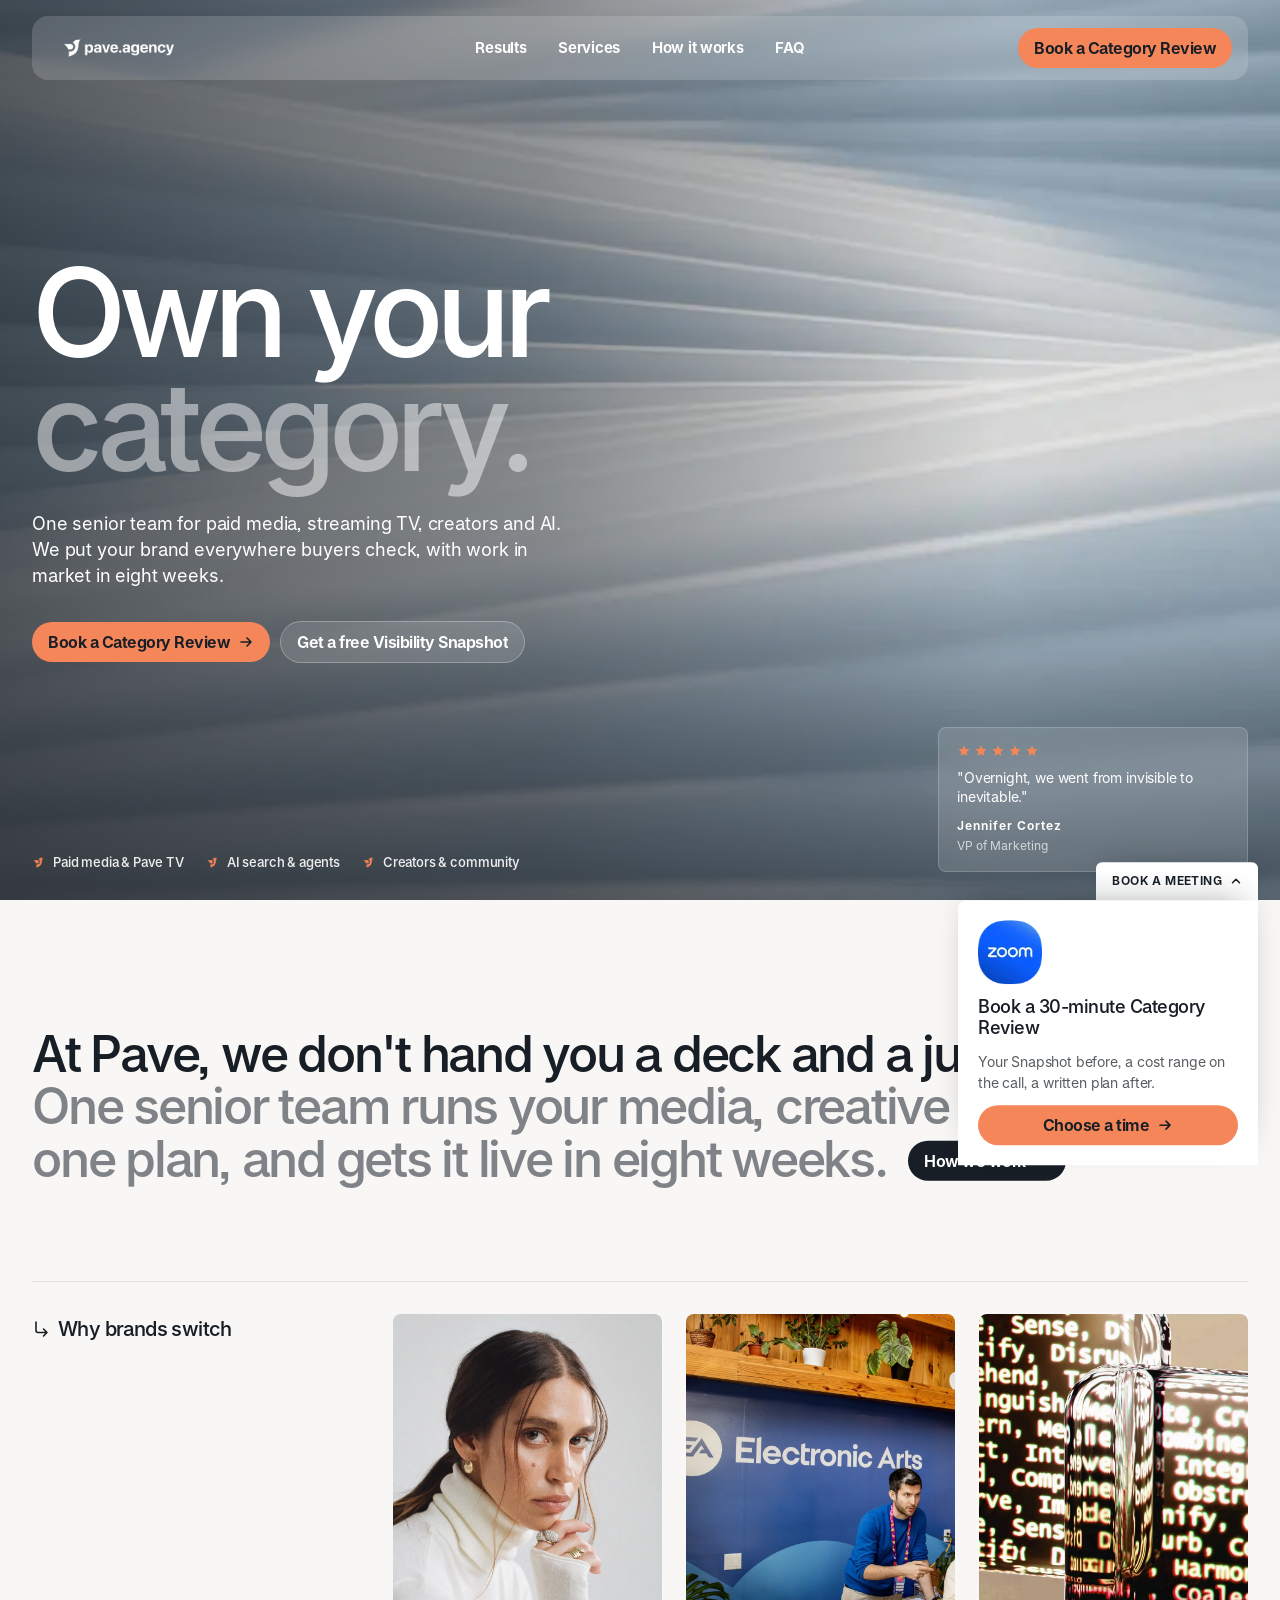
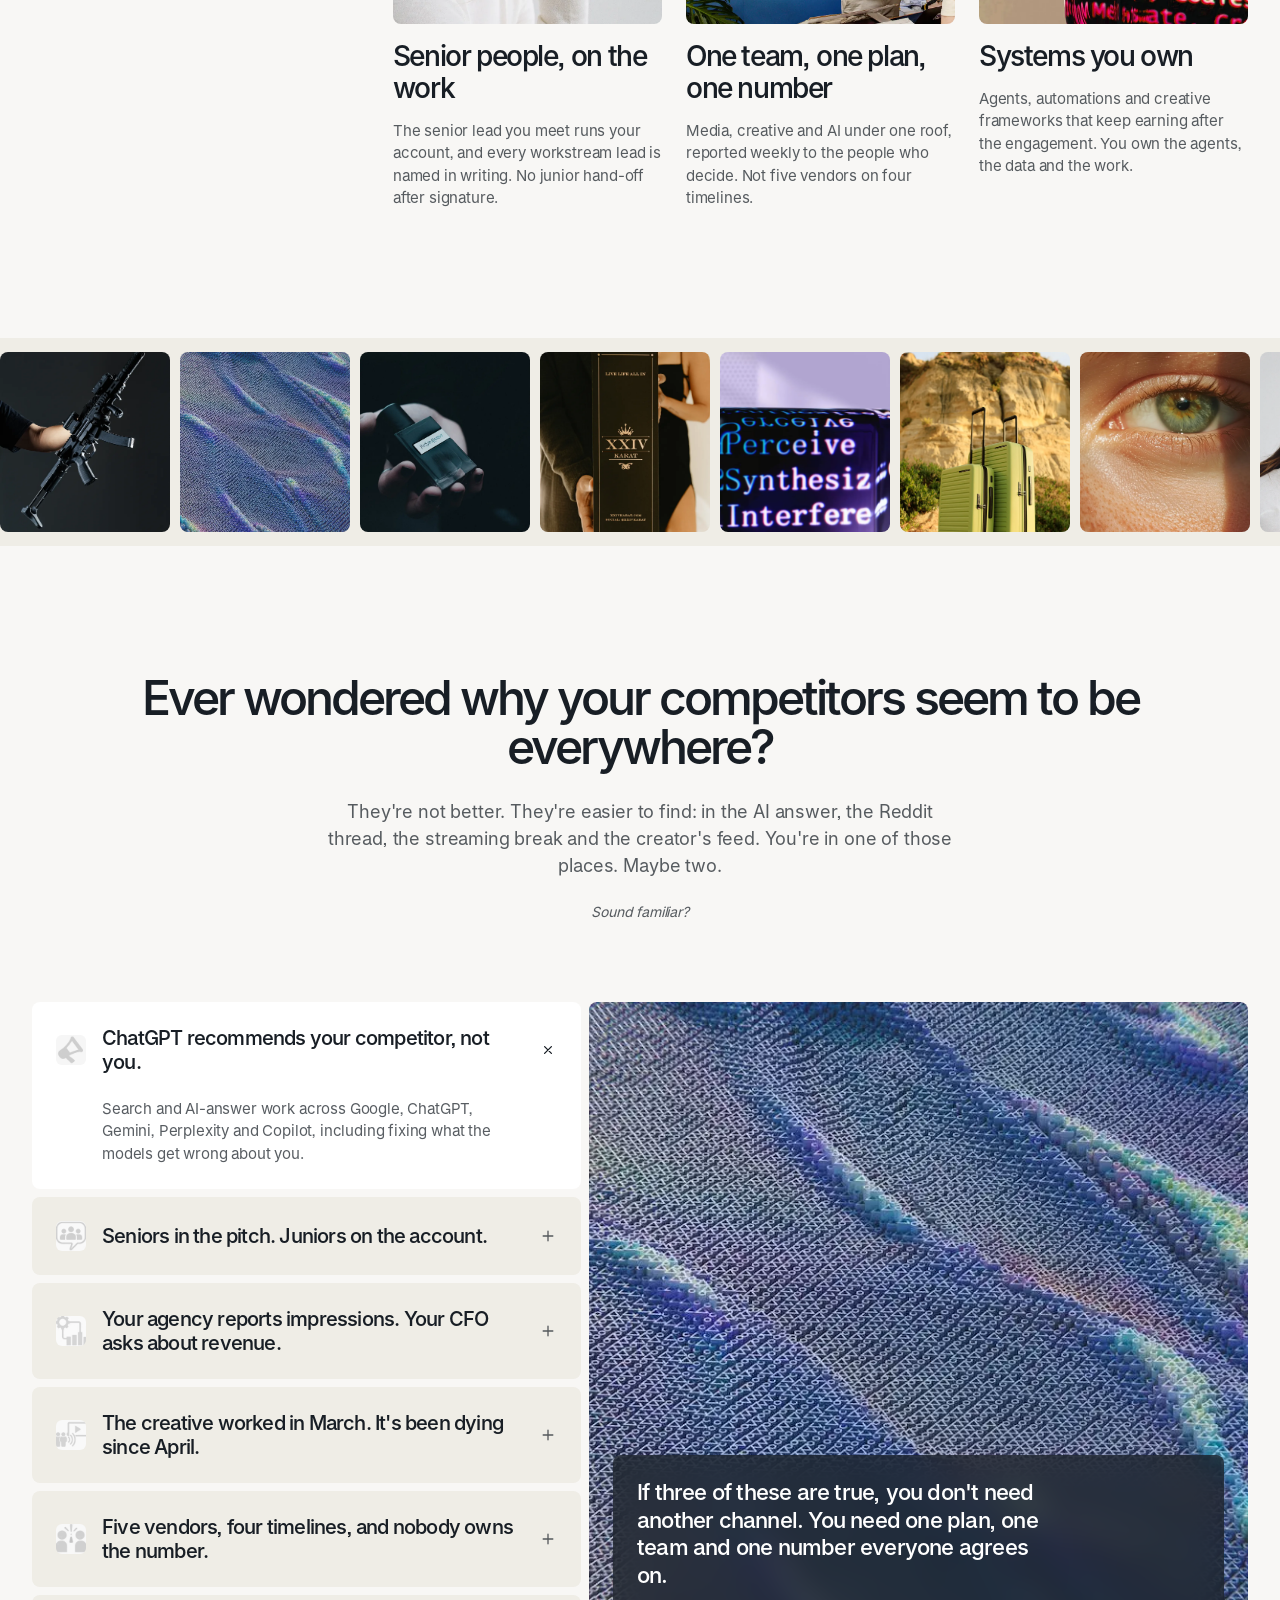
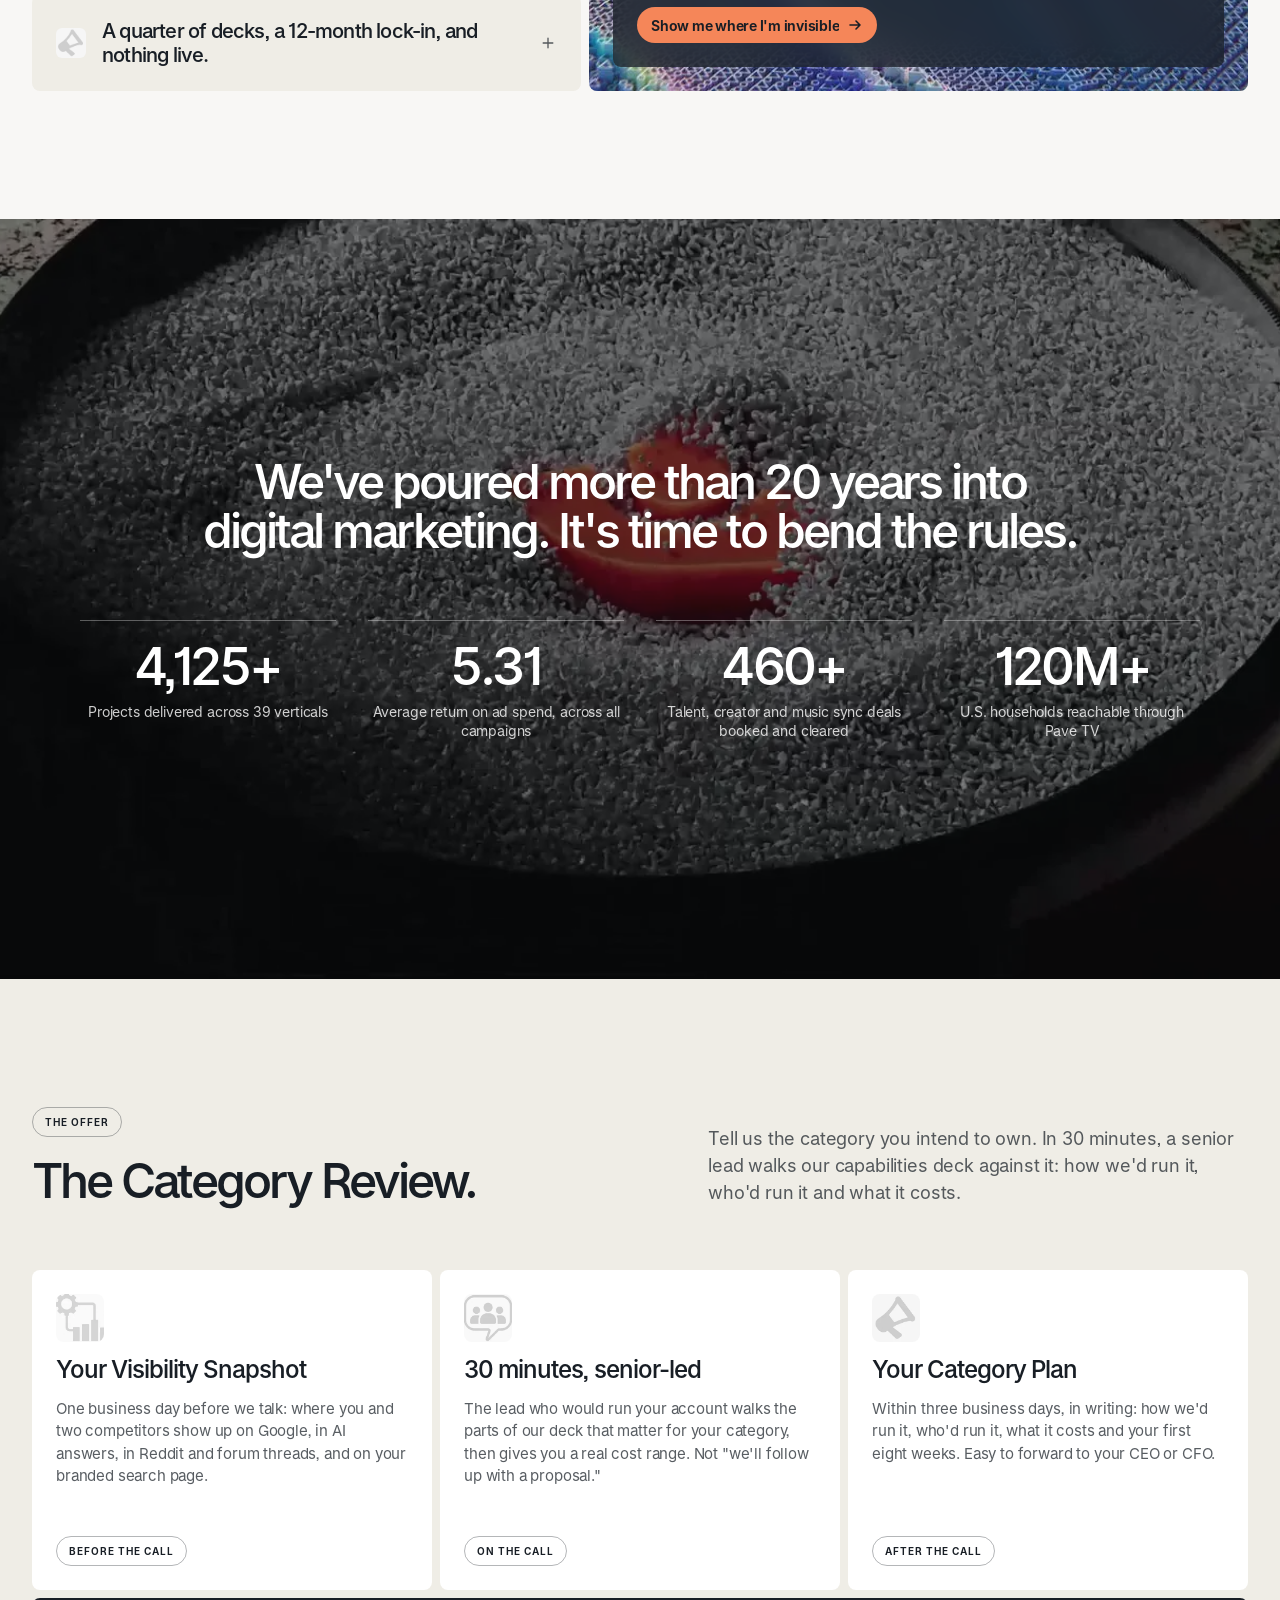
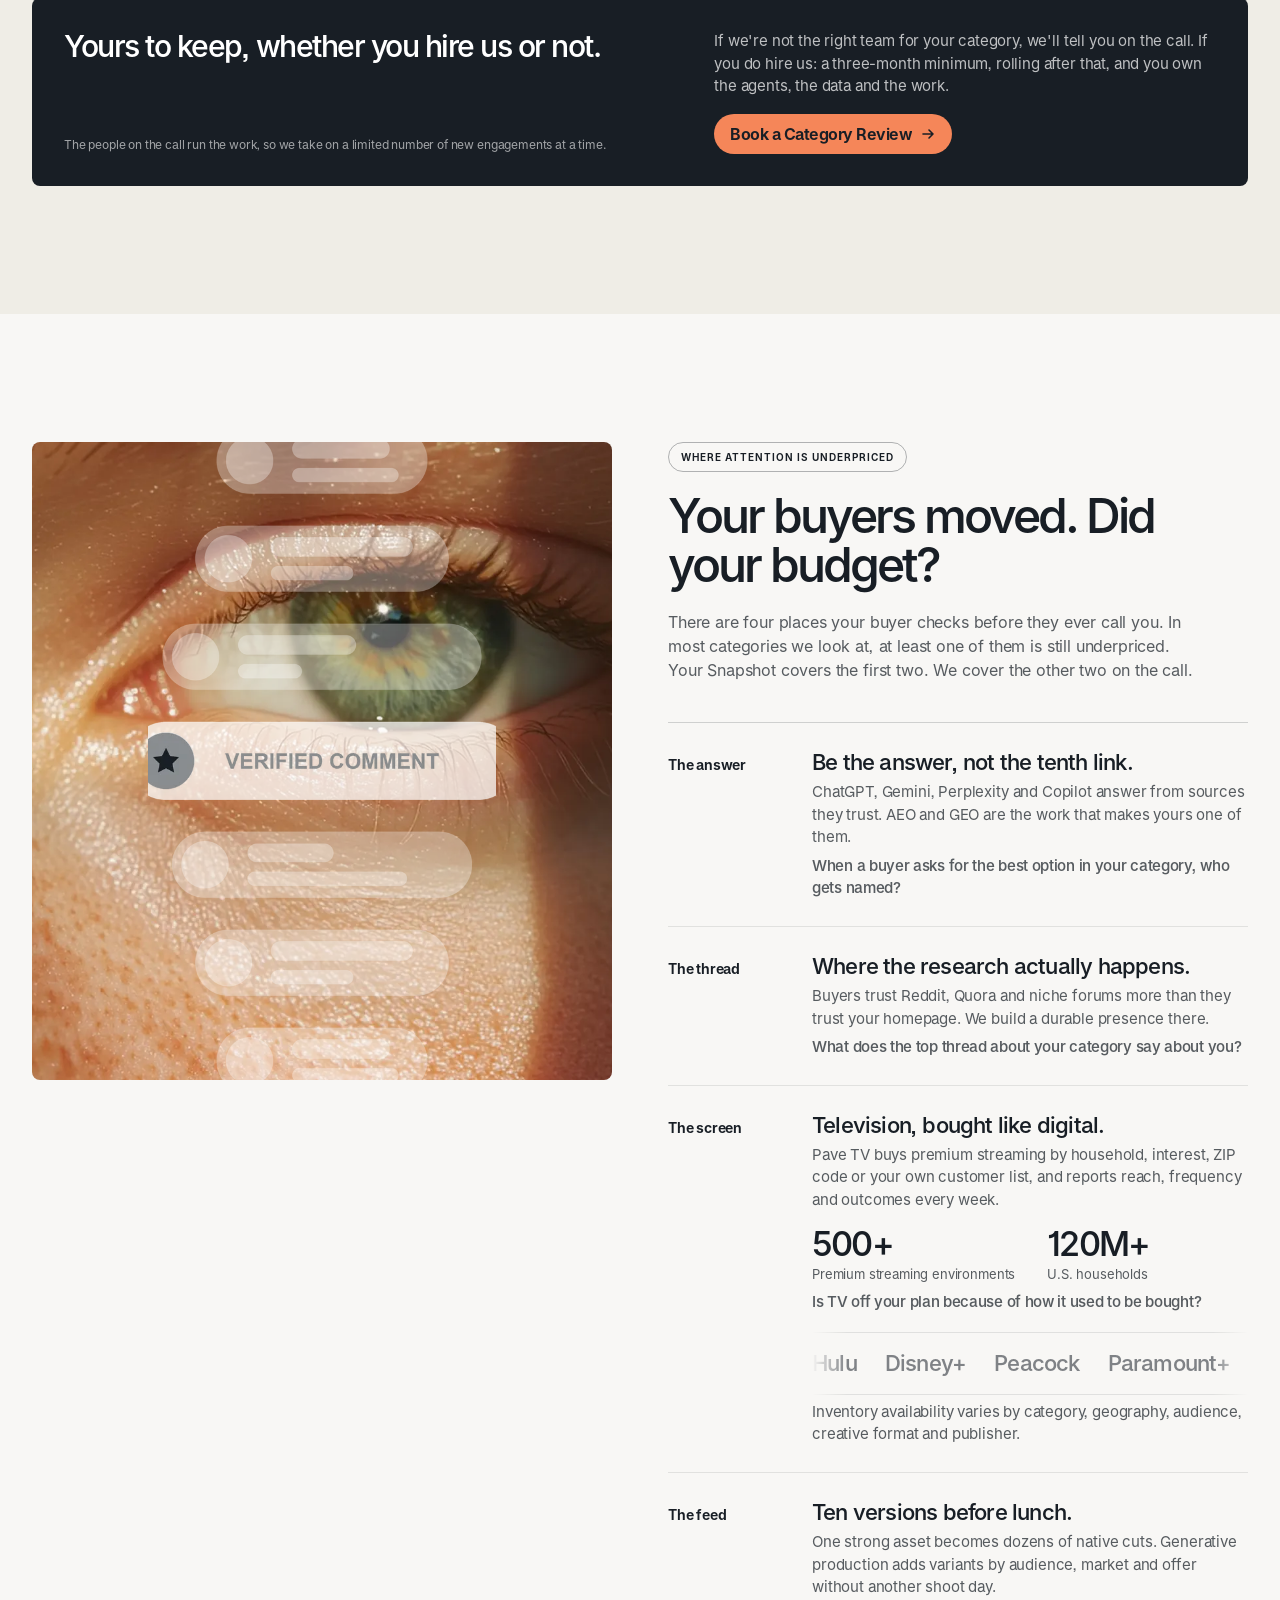
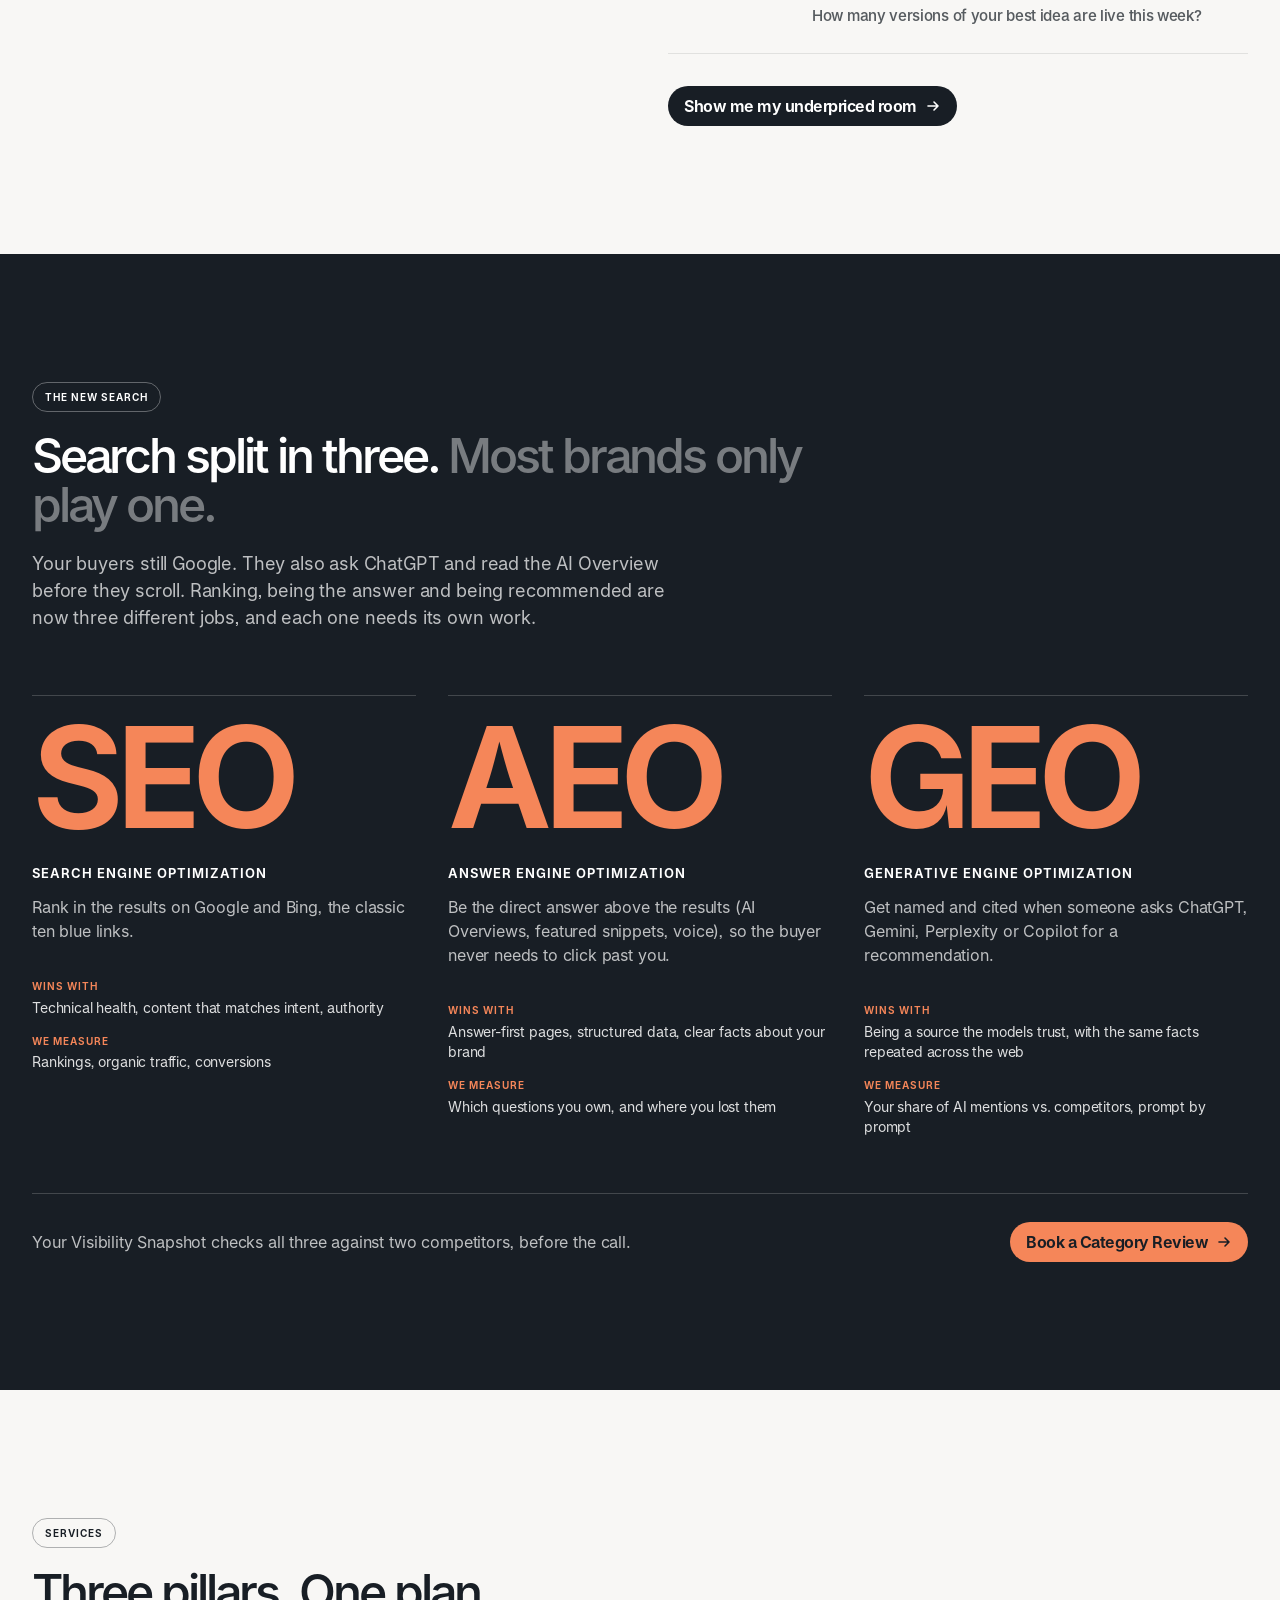
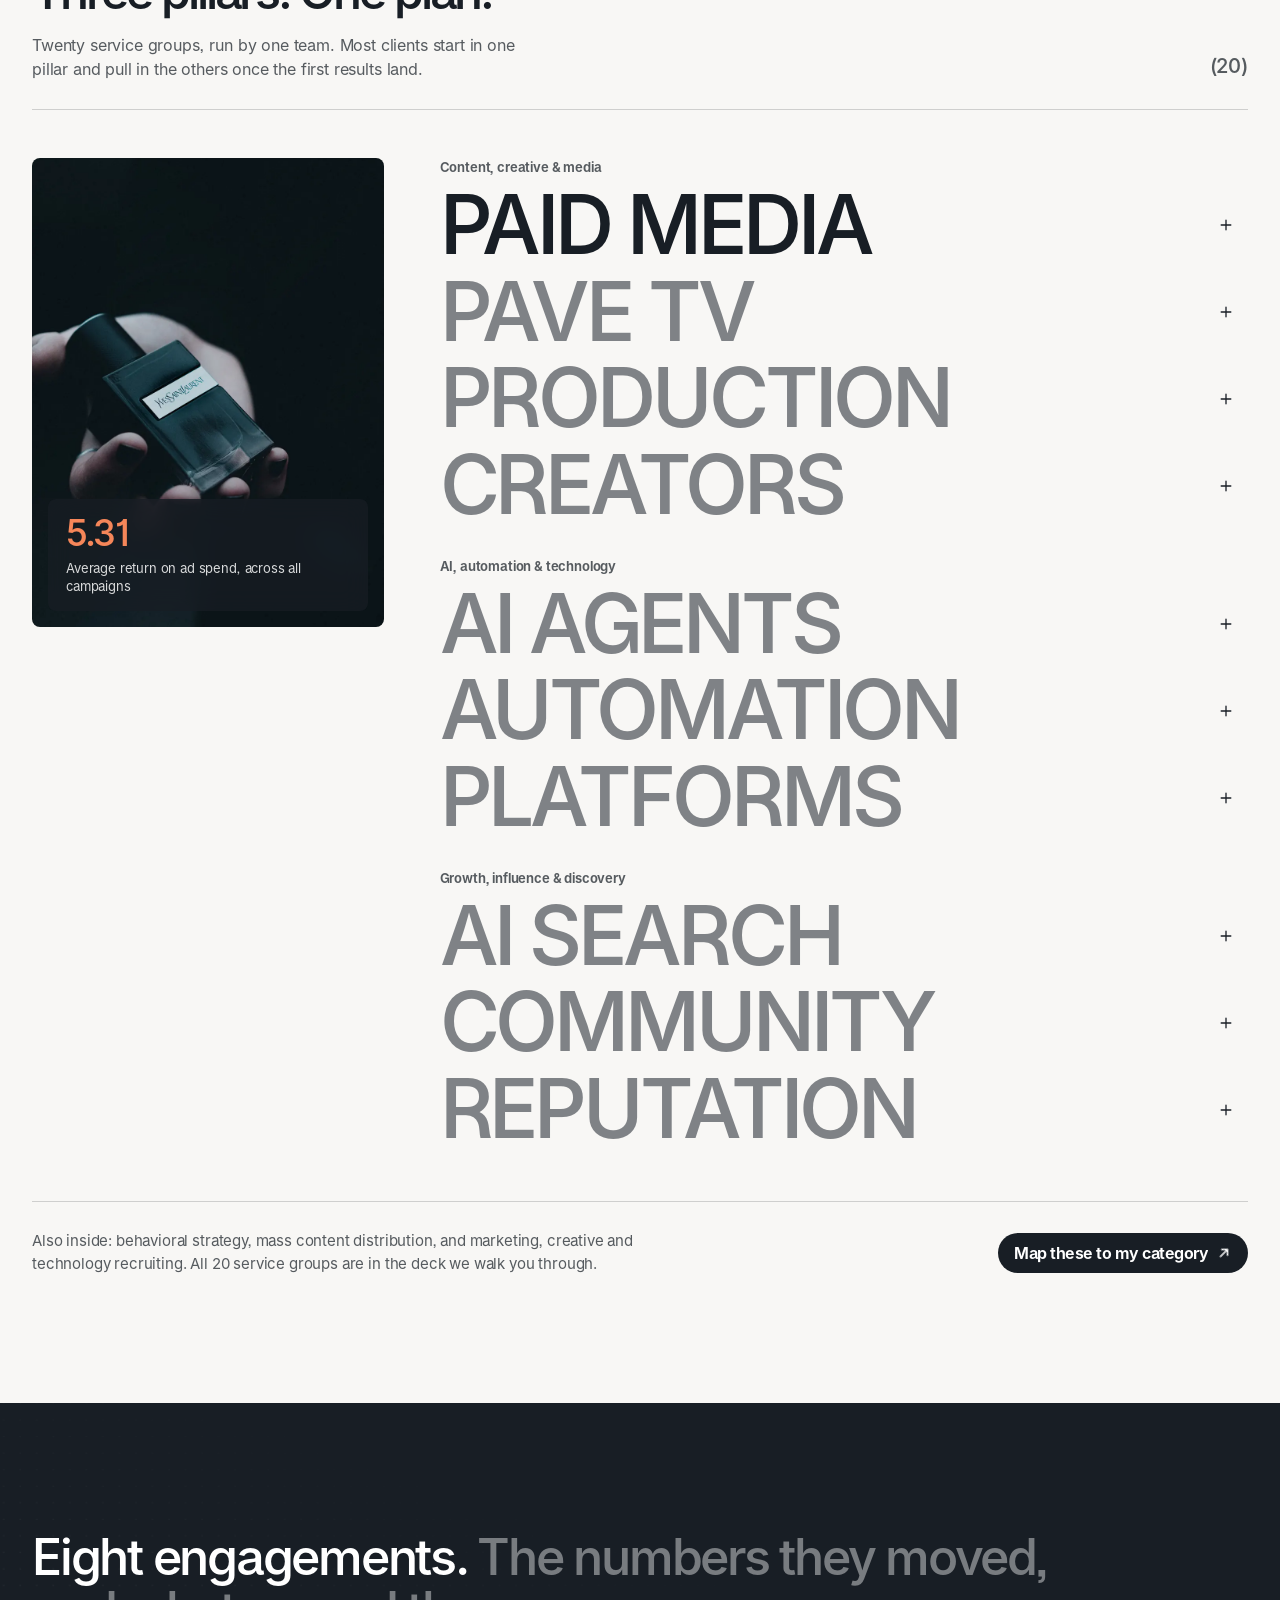
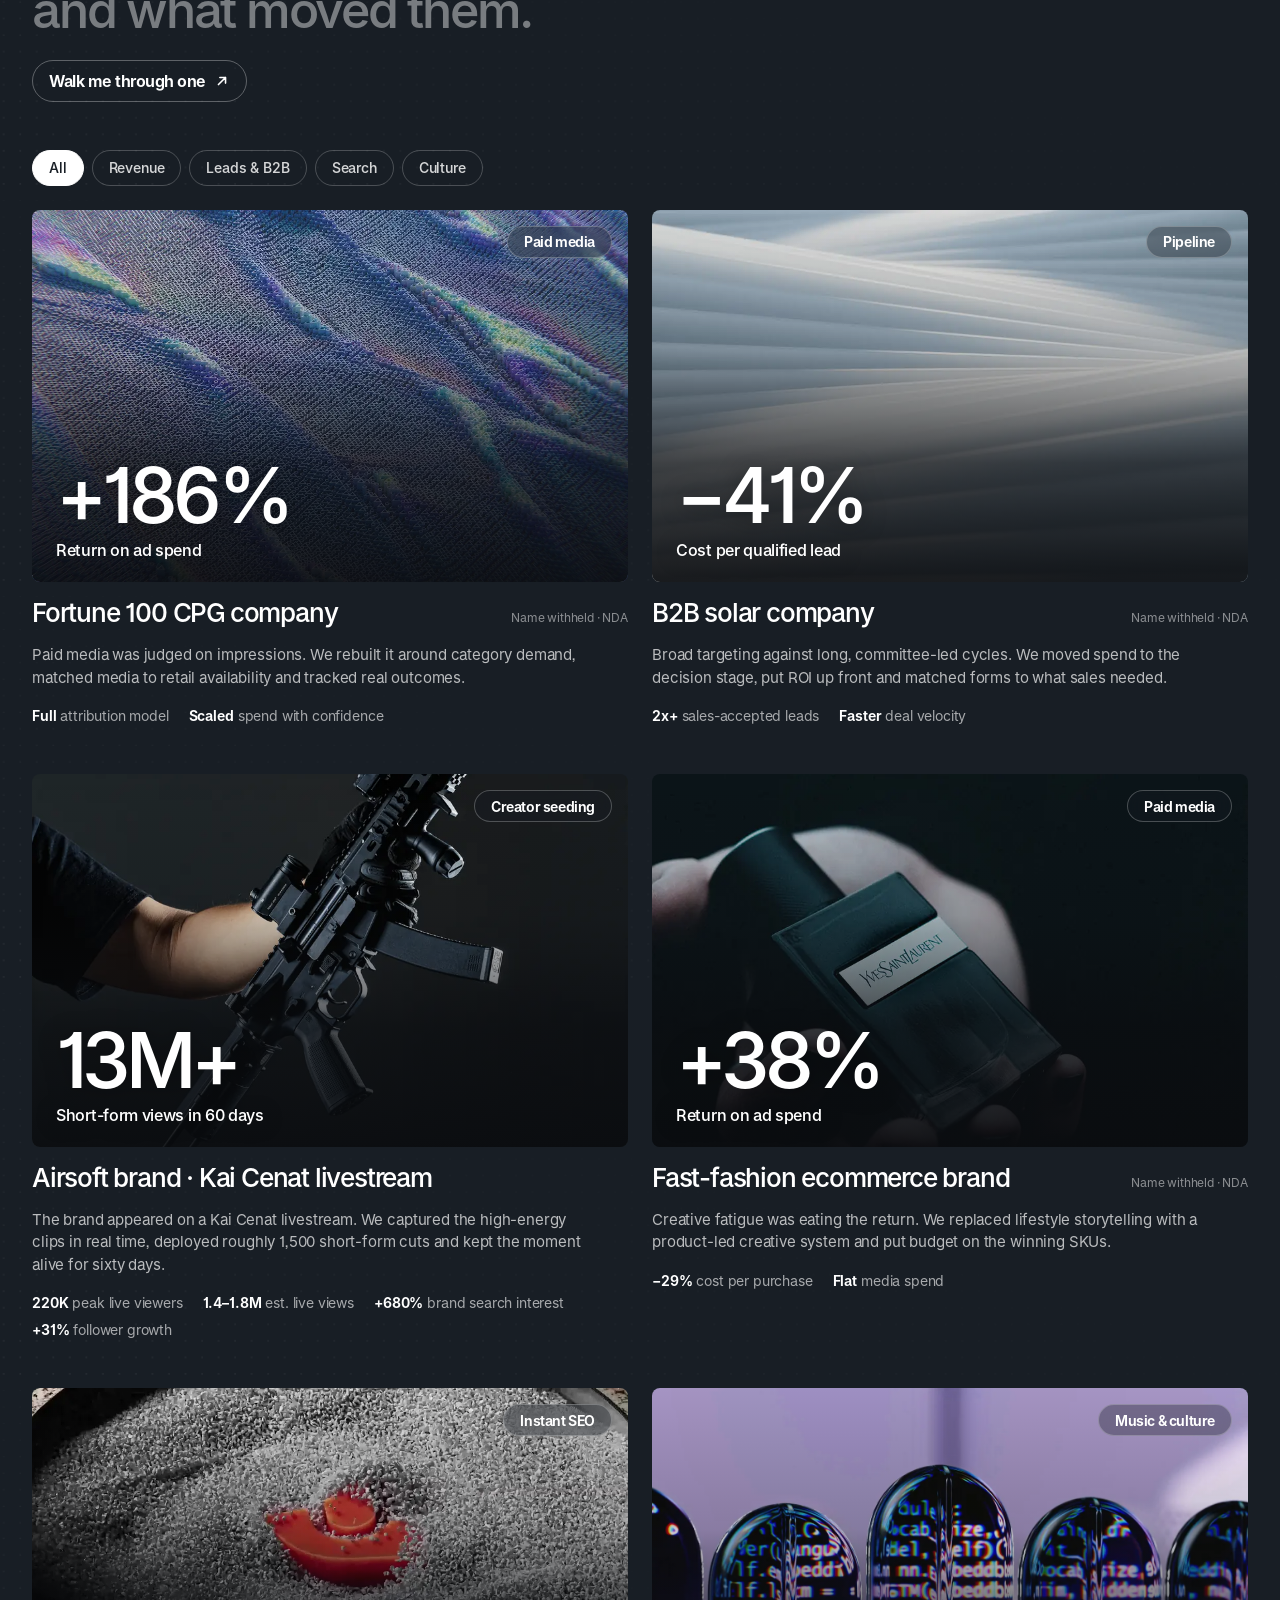
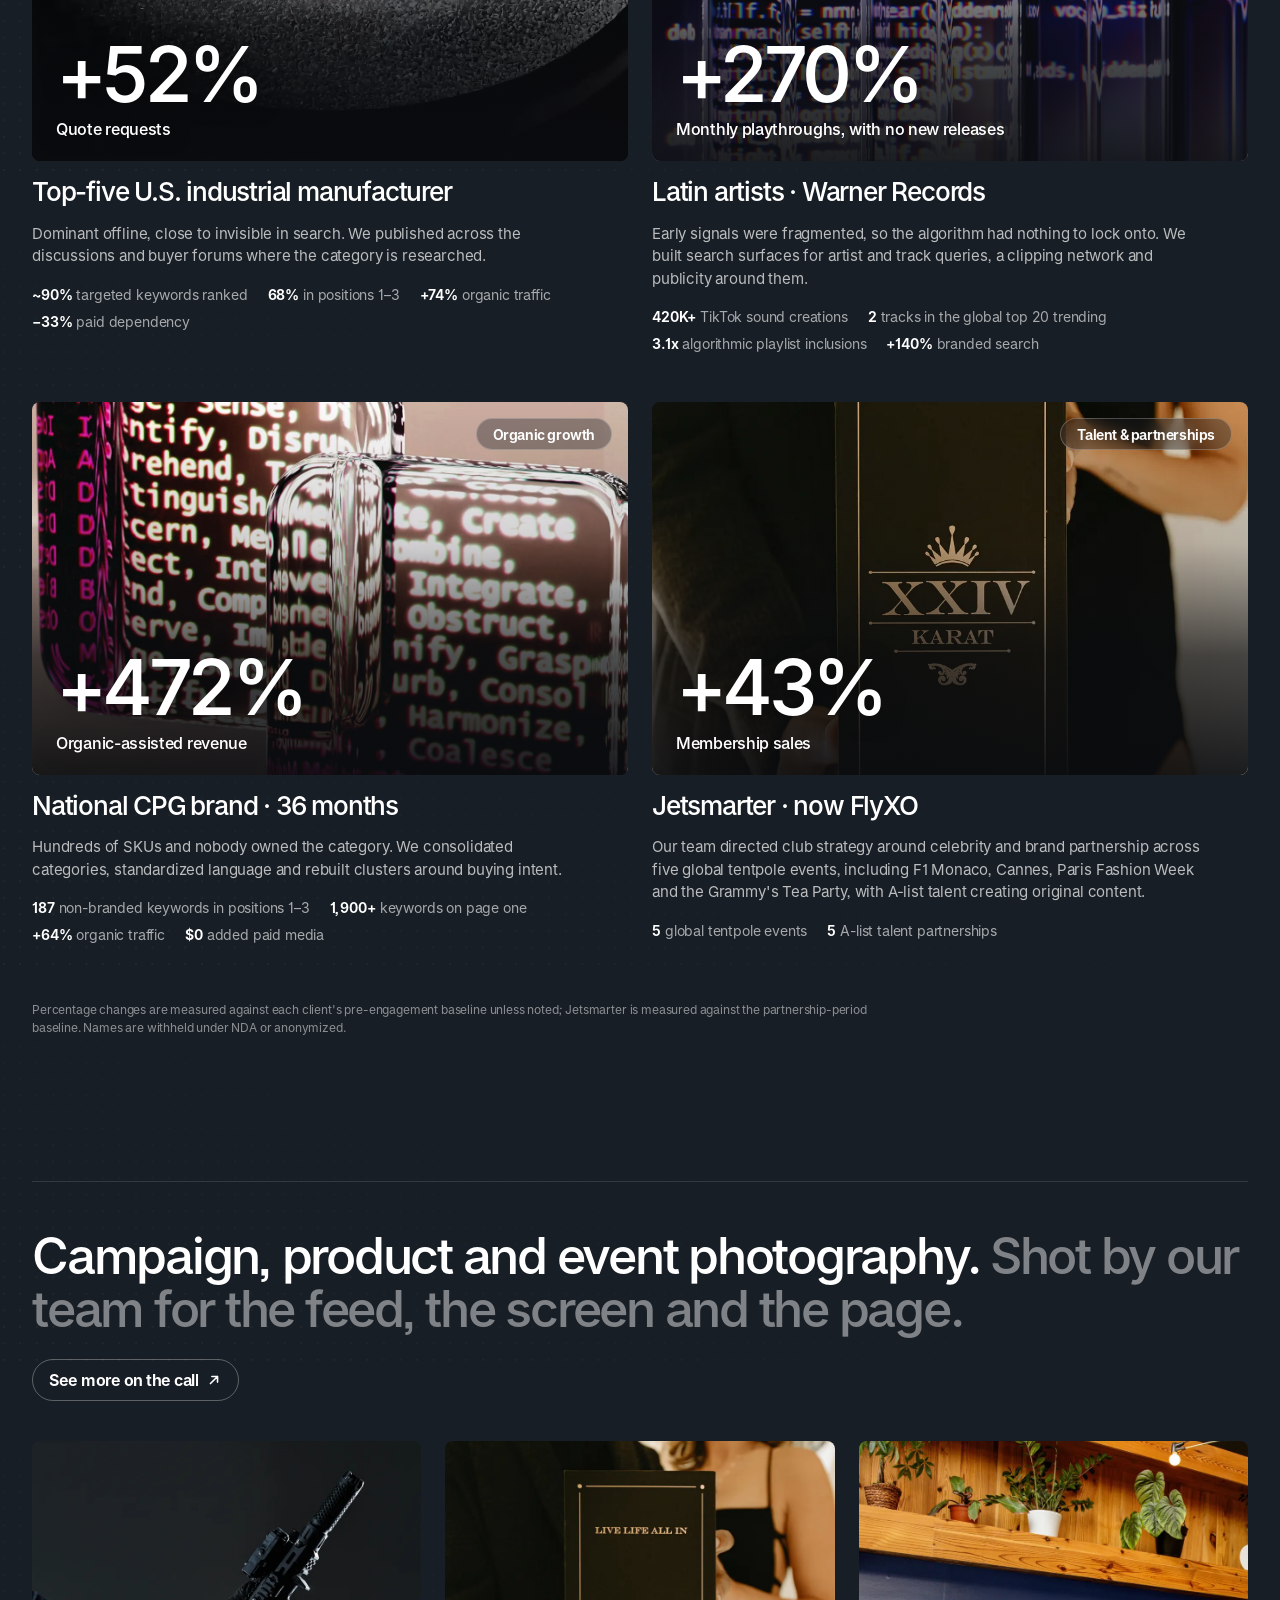
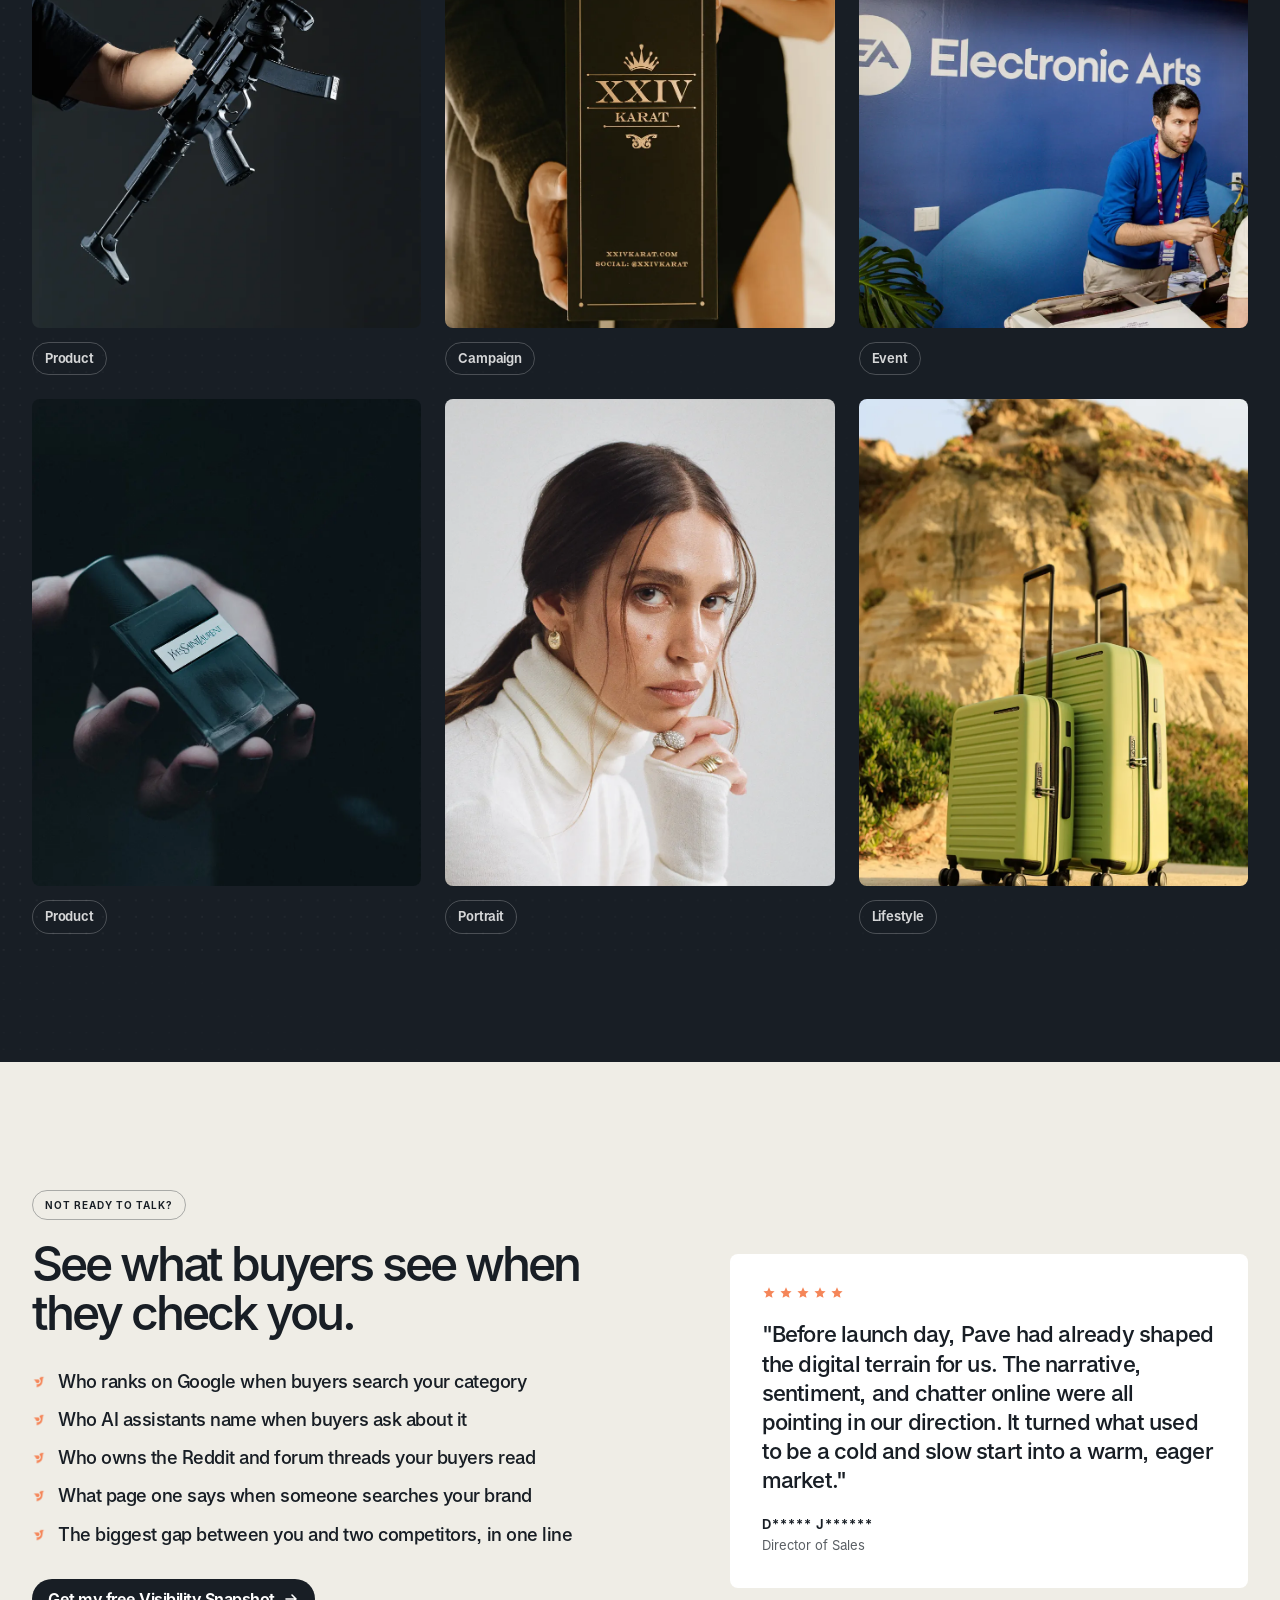
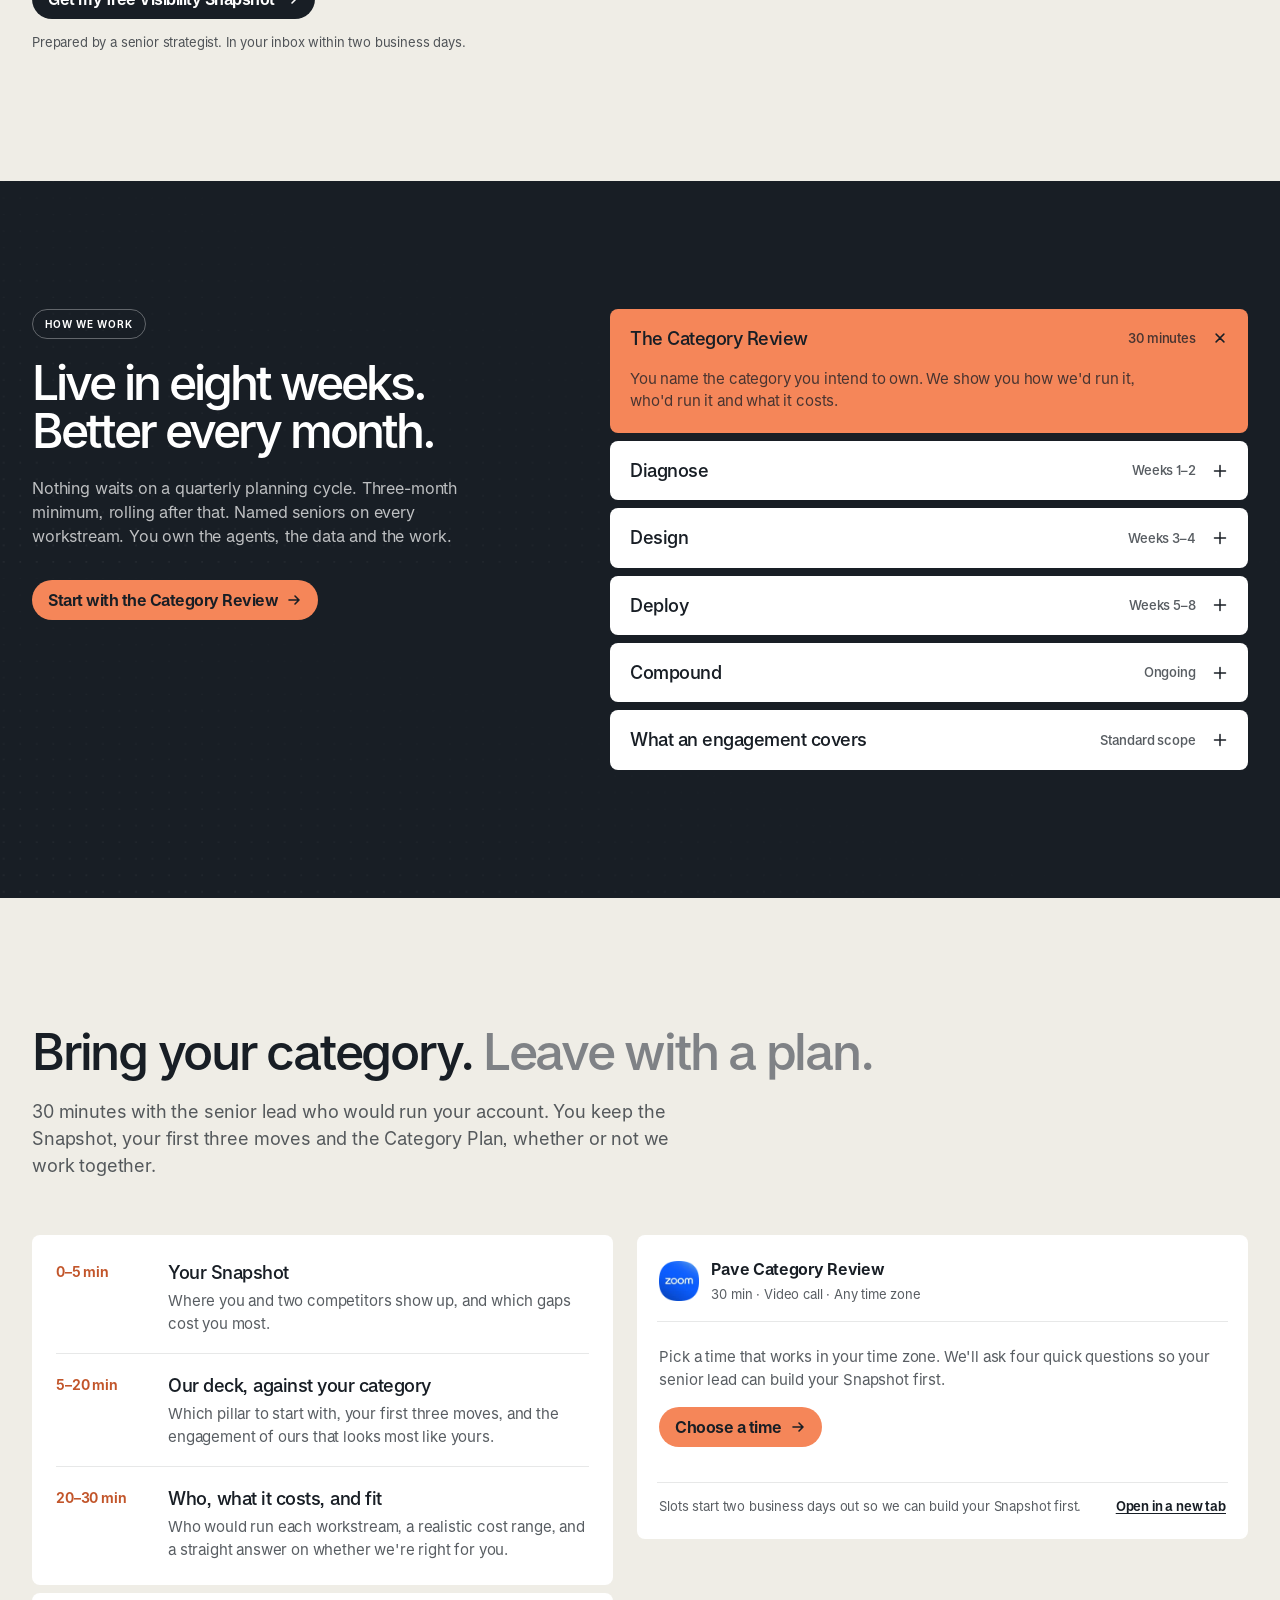
==== commit 3a903a5f: "Add 'How it works together' HTML deck and SEO/AEO/GEO explainer The deck is a 15-slide mid-funnel fo" ====
--- a/index.html
+++ b/index.html
@@ -78,6 +78,14 @@
       },
       {
         "@type": "Question",
+        "name": "What are AEO and GEO?",
+        "acceptedAnswer": {
+          "@type": "Answer",
+          "text": "AEO (answer engine optimization) makes your brand the direct answer in Google's AI Overviews, featured snippets and voice assistants. GEO (generative engine optimization) gets you named and cited when buyers ask ChatGPT, Gemini, Perplexity or Copilot for a recommendation. SEO still matters, because it's how you rank in the results. AEO and GEO decide whether you're mentioned before anyone clicks. Your Visibility Snapshot shows where you stand on all three."
+        }
+      },
+      {
+        "@type": "Question",
         "name": "How fast will we see work in market?",
         "acceptedAnswer": {
           "@type": "Answer",
@@ -350,7 +358,7 @@
               <span class="room__name">The answer</span>
               <div>
                 <h3>Be the answer, not the tenth link.</h3>
-                <p>ChatGPT, Gemini, Perplexity and Copilot answer from sources they trust. We do the work that makes yours one of them.</p>
+                <p>ChatGPT, Gemini, Perplexity and Copilot answer from sources they trust. AEO and GEO are the work that makes yours one of them.</p>
                 <p class="room__ask">When a buyer asks for the best option in your category, who gets named?</p>
               </div>
             </div>
@@ -392,6 +400,41 @@
             </div>
           </div>
           <a class="btn btn--dark" href="#book-cal" data-cta="rooms">Show me my underpriced room <svg viewBox="0 0 16 16" aria-hidden="true"><path d="M3 8h10M9 4l4 4-4 4" fill="none" stroke="currentColor" stroke-width="1.6" stroke-linecap="round" stroke-linejoin="round"/></svg></a>
+        </div>
+      </div>
+    </section>
+
+    <!-- SEARCH SPLIT: SEO / AEO / GEO -->
+    <section class="section section--dark" id="aeo" aria-labelledby="aeo-title">
+      <div class="container">
+        <div class="abc-head">
+          <span class="tag">The new search</span>
+          <h2 class="h2" id="aeo-title">Search split in three. <span class="soft">Most brands only play one.</span></h2>
+          <p>Your buyers still Google. They also ask ChatGPT and read the AI Overview before they scroll. Ranking, being the answer and being recommended are now three different jobs, and each one needs its own work.</p>
+        </div>
+        <div class="abc">
+          <div class="abc__col rv">
+            <b class="abc__big">SEO</b>
+            <h3>Search engine optimization</h3>
+            <p>Rank in the results on Google and Bing, the classic ten blue links.</p>
+            <dl><dt>Wins with</dt><dd>Technical health, content that matches intent, authority</dd><dt>We measure</dt><dd>Rankings, organic traffic, conversions</dd></dl>
+          </div>
+          <div class="abc__col rv">
+            <b class="abc__big">AEO</b>
+            <h3>Answer engine optimization</h3>
+            <p>Be the direct answer above the results (AI Overviews, featured snippets, voice), so the buyer never needs to click past you.</p>
+            <dl><dt>Wins with</dt><dd>Answer-first pages, structured data, clear facts about your brand</dd><dt>We measure</dt><dd>Which questions you own, and where you lost them</dd></dl>
+          </div>
+          <div class="abc__col rv">
+            <b class="abc__big">GEO</b>
+            <h3>Generative engine optimization</h3>
+            <p>Get named and cited when someone asks ChatGPT, Gemini, Perplexity or Copilot for a recommendation.</p>
+            <dl><dt>Wins with</dt><dd>Being a source the models trust, with the same facts repeated across the web</dd><dt>We measure</dt><dd>Your share of AI mentions vs. competitors, prompt by prompt</dd></dl>
+          </div>
+        </div>
+        <div class="abc-foot">
+          <p>Your Visibility Snapshot checks all three against two competitors, before the call.</p>
+          <a class="btn btn--accent" href="#book-cal" data-cta="aeo">Book a Category Review <svg viewBox="0 0 16 16" aria-hidden="true"><path d="M3 8h10M9 4l4 4-4 4" fill="none" stroke="currentColor" stroke-width="1.6" stroke-linecap="round" stroke-linejoin="round"/></svg></a>
         </div>
       </div>
     </section>
@@ -922,6 +965,10 @@
             <div class="acc__body"><p>Named seniors. Media, creative, AI &amp; automation, growth and measurement each have a named senior lead, and your Category Plan tells you who they are. No junior hand-off after signature.</p></div>
           </details>
           <details class="acc__item">
+            <summary>What are AEO and GEO?<svg viewBox="0 0 16 16" aria-hidden="true"><path d="M8 2.5v11M2.5 8h11" stroke="currentColor" stroke-width="1.5" stroke-linecap="round"/></svg></summary>
+            <div class="acc__body"><p><strong>AEO (answer engine optimization)</strong> makes your brand the direct answer in Google's AI Overviews, featured snippets and voice assistants. <strong>GEO (generative engine optimization)</strong> gets you named and cited when buyers ask ChatGPT, Gemini, Perplexity or Copilot for a recommendation.</p><p>SEO still matters, because it's how you rank in the results. AEO and GEO decide whether you're mentioned before anyone clicks. Your Visibility Snapshot shows where you stand on all three.</p></div>
+          </details>
+          <details class="acc__item">
             <summary>How fast will we see work in market?<svg viewBox="0 0 16 16" aria-hidden="true"><path d="M8 2.5v11M2.5 8h11" stroke="currentColor" stroke-width="1.5" stroke-linecap="round"/></svg></summary>
             <div class="acc__body"><p>Eight weeks from first look. Weeks 1–2 diagnose, weeks 3–4 design, and campaigns and agents go live in stages from week 5. After that we optimize weekly and review monthly.</p></div>
           </details>
--- a/assets/css/styles.css
+++ b/assets/css/styles.css
@@ -574,3 +574,20 @@
 .ctv { --gap: 28px; margin-top: 18px; padding: 14px 0; border-block: 1px solid var(--line); }
 .ctv .marquee__track { animation-duration: 45s; }
 .ctv span { font-size: 22px; font-weight: 500; letter-spacing: -.8px; color: var(--soft); white-space: nowrap; }
+
+/* SEO / AEO / GEO explainer */
+.abc-head { max-width: 860px; }
+.abc-head .tag { margin-bottom: 20px; }
+.abc-head .h2 .soft { color: rgba(255, 255, 255, .42); }
+.abc-head p { margin-top: 20px; max-width: 640px; color: rgba(255, 255, 255, .72); font-size: 18px; line-height: 1.5; }
+.abc { display: grid; grid-template-columns: repeat(3, minmax(0, 1fr)); gap: 32px; margin-top: 64px; }
+.abc__col { border-top: 1px solid rgba(255, 255, 255, .18); padding-top: 24px; }
+.abc__big { display: block; font-size: clamp(88px, 11vw, 168px); font-weight: 600; line-height: .82; letter-spacing: -.06em; color: var(--accent); }
+.abc__col h3 { margin-top: 28px; font-size: 13px; font-weight: 600; letter-spacing: 1px; text-transform: uppercase; }
+.abc__col > p { margin-top: 12px; color: rgba(255, 255, 255, .72); line-height: 1.5; }
+.abc__col dl { margin: 24px 0 0; display: grid; gap: 4px; font-size: 14px; line-height: 1.45; }
+.abc__col dt { margin-top: 12px; font-size: 10px; font-weight: 600; letter-spacing: 1px; text-transform: uppercase; color: var(--accent); }
+.abc__col dd { margin: 0; color: rgba(255, 255, 255, .86); }
+.abc-foot { display: flex; align-items: center; justify-content: space-between; gap: 24px; flex-wrap: wrap; margin-top: 56px; padding-top: 28px; border-top: 1px solid rgba(255, 255, 255, .18); }
+.abc-foot p { color: rgba(255, 255, 255, .72); }
+@media (max-width: 991px) { .abc { grid-template-columns: minmax(0, 1fr); gap: 40px; margin-top: 48px; } .abc__big { font-size: 96px; } }
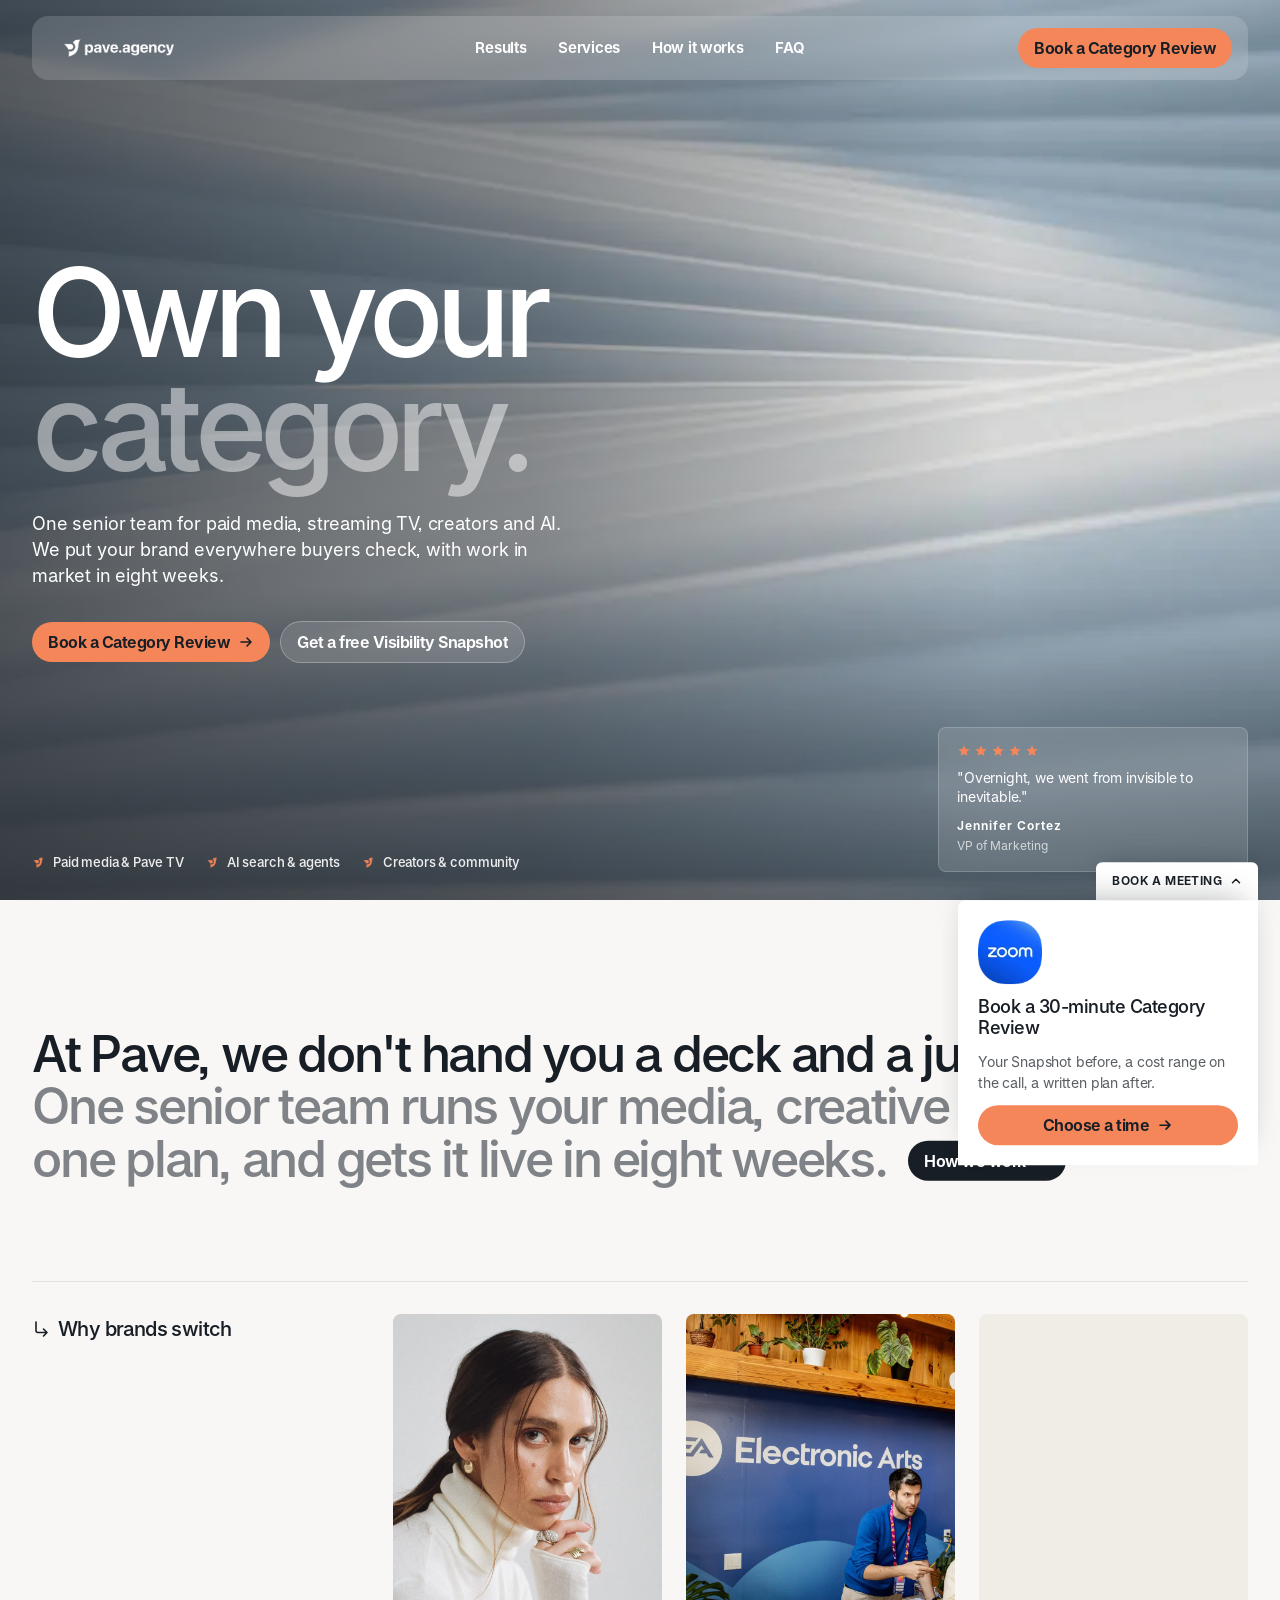
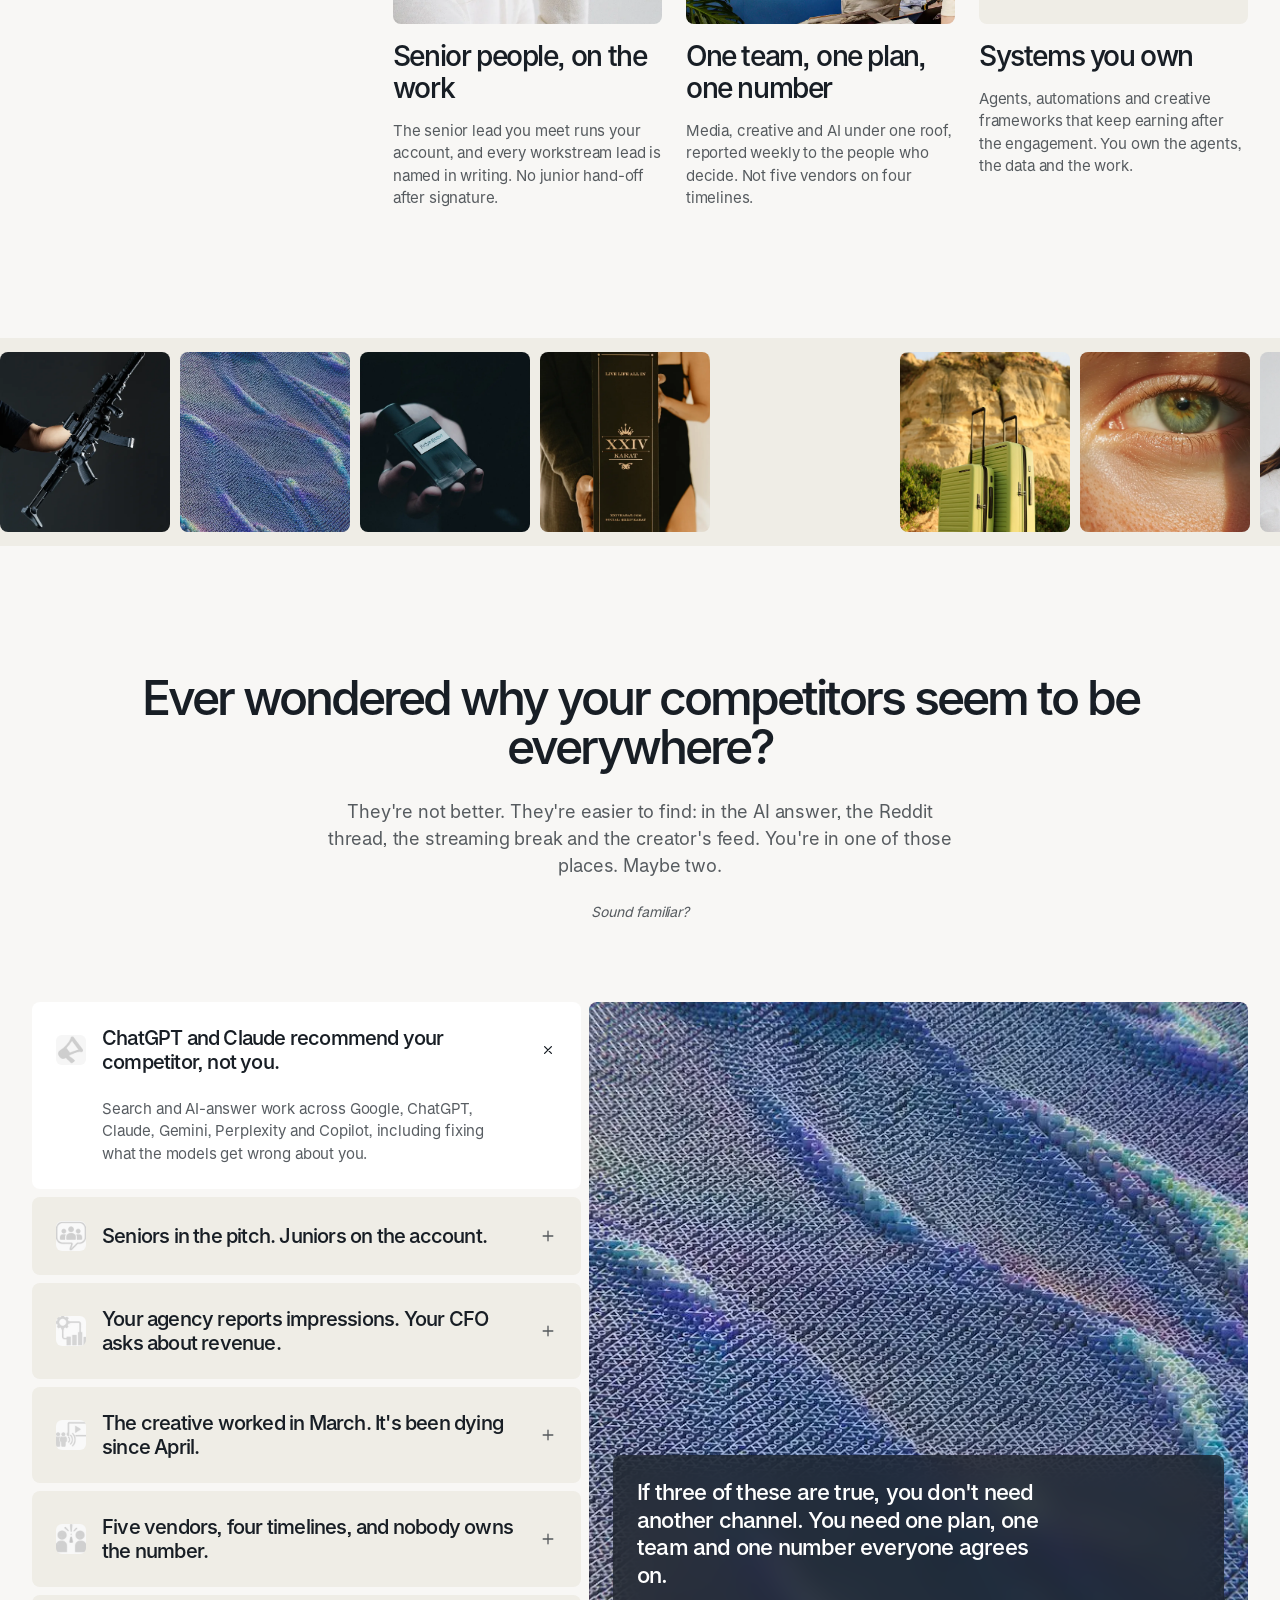
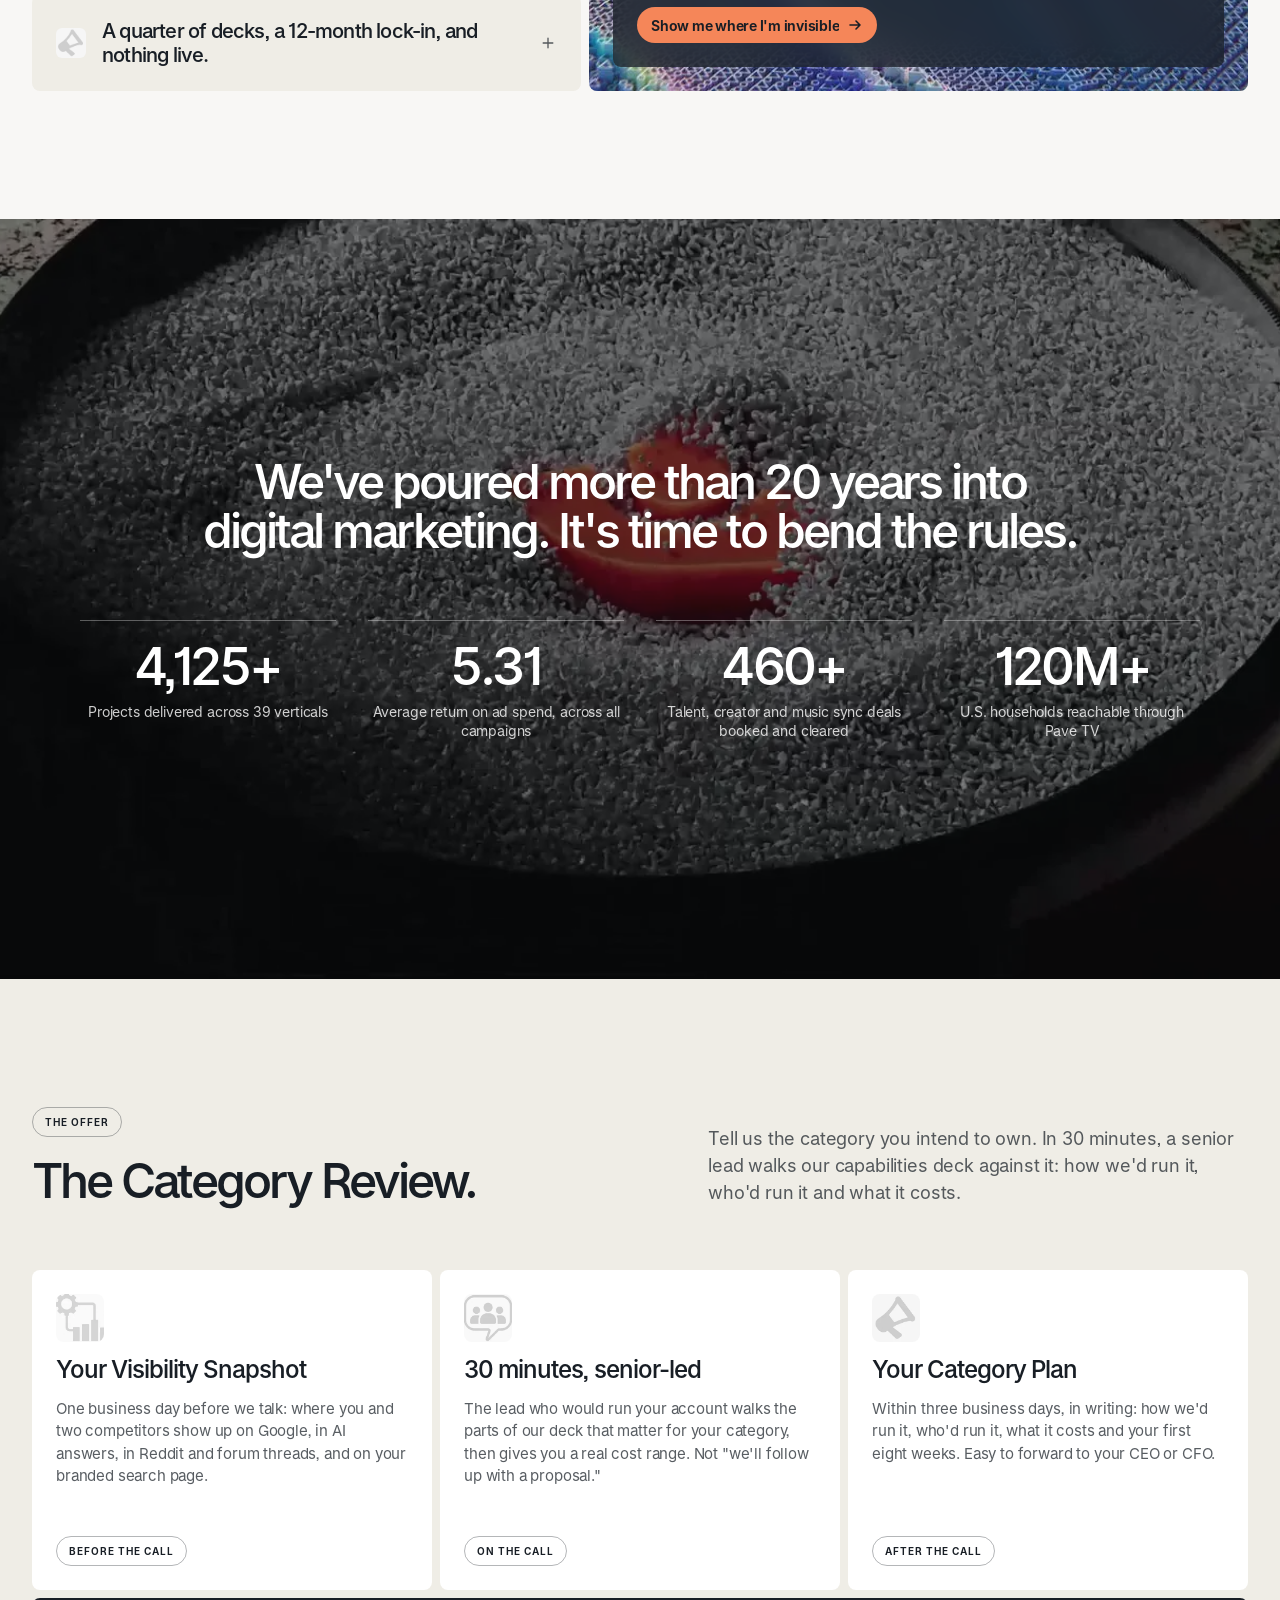
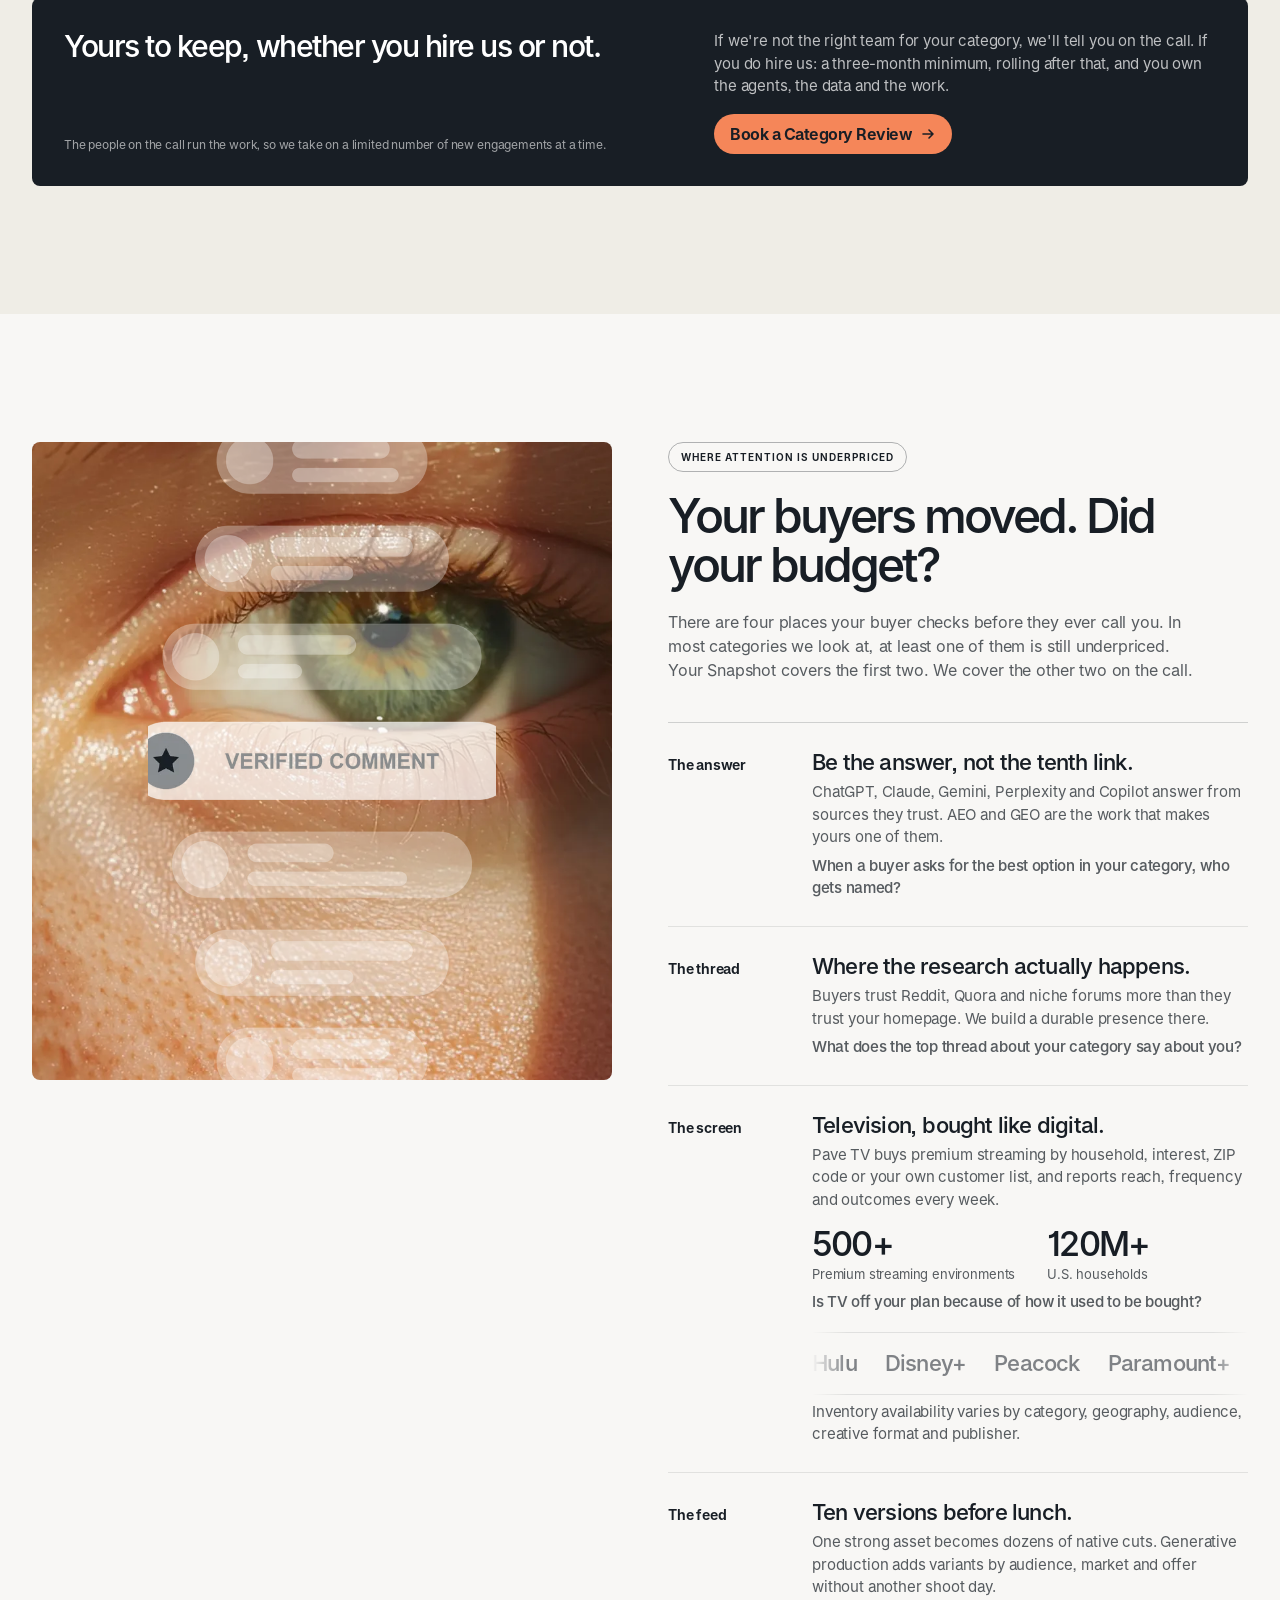
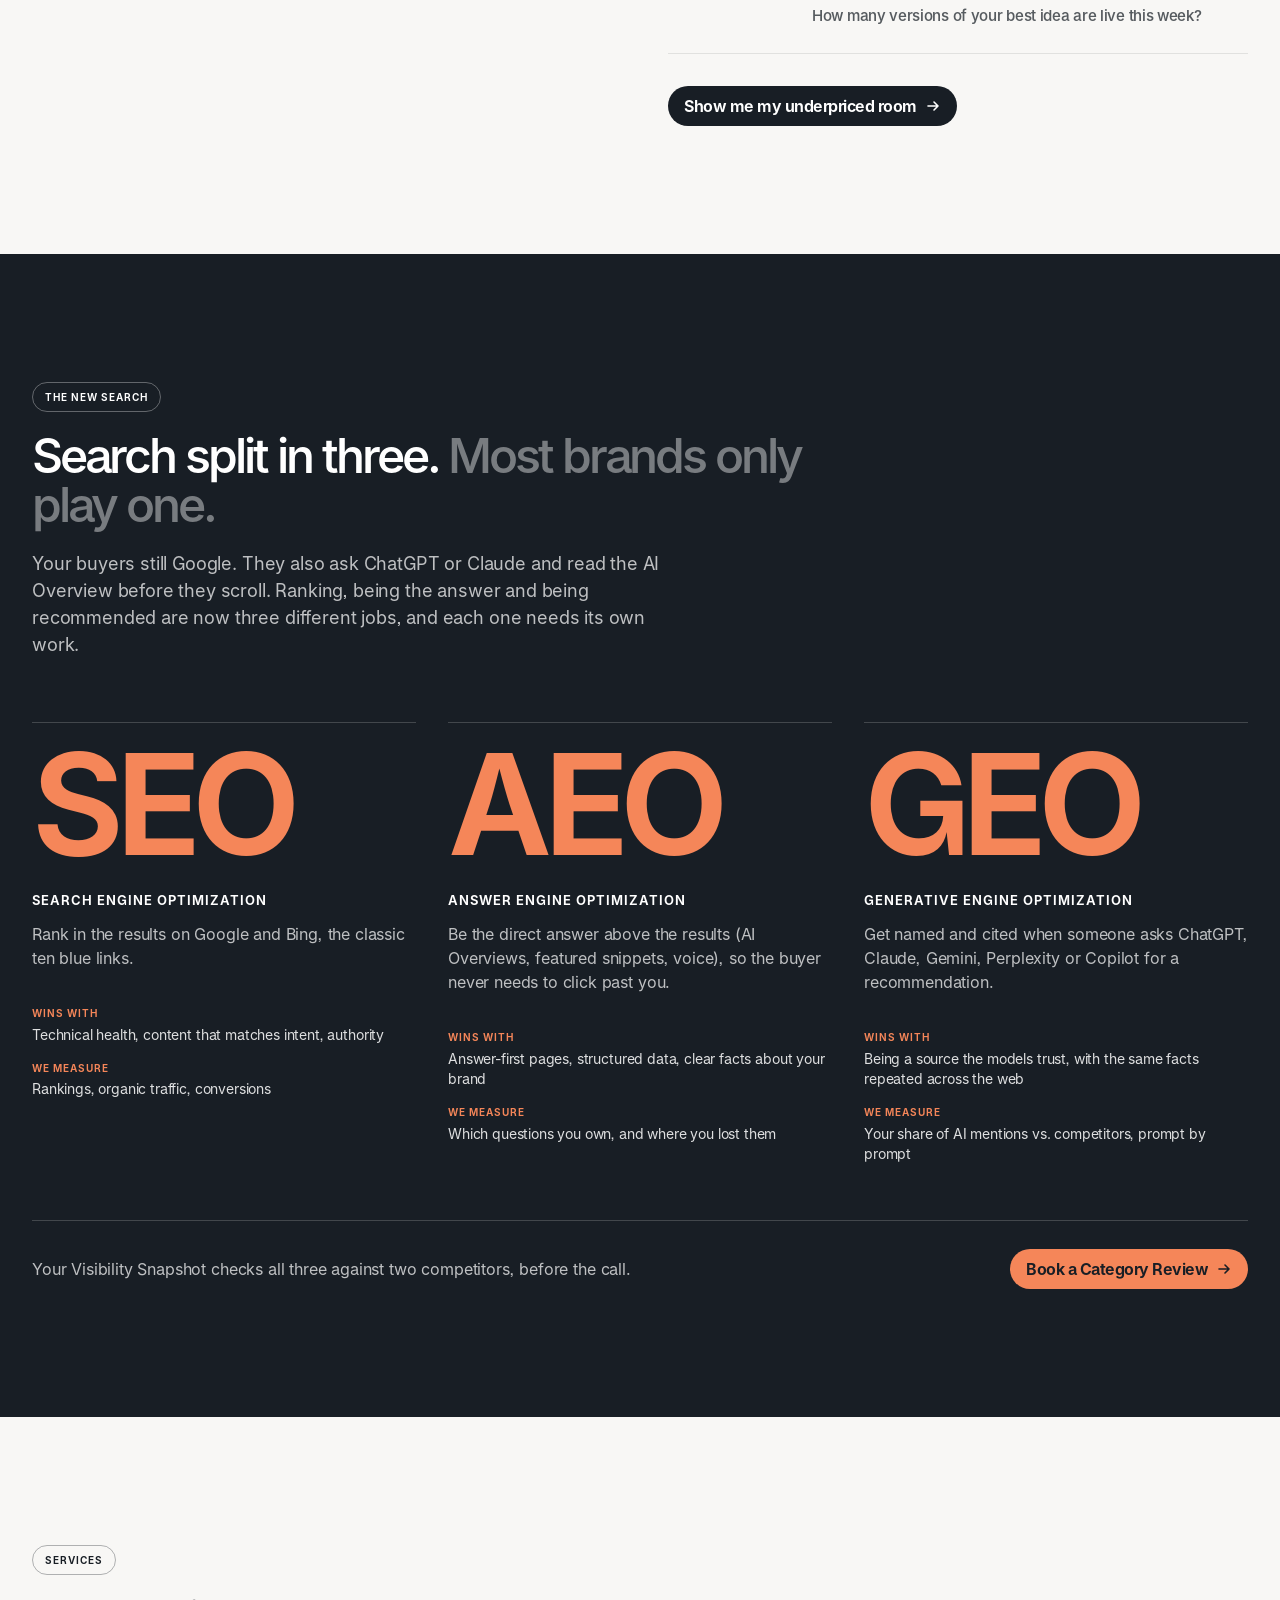
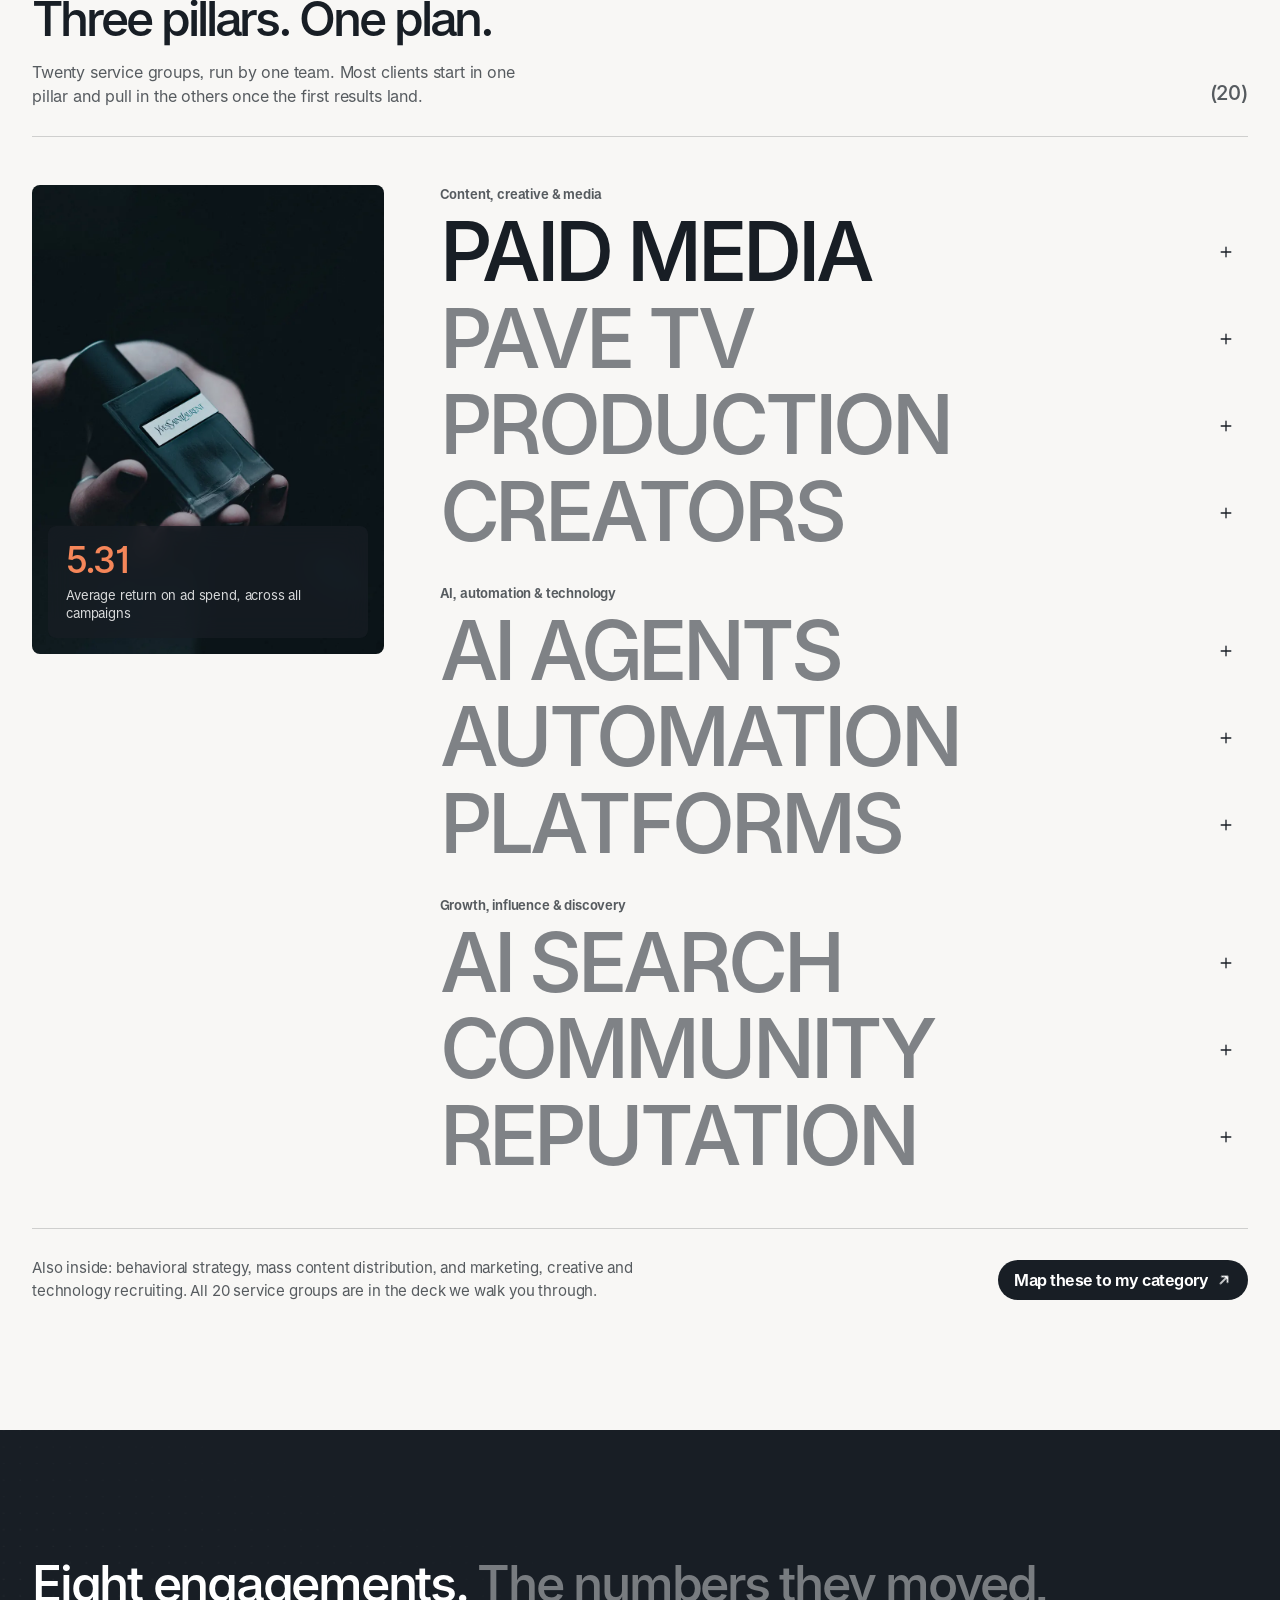
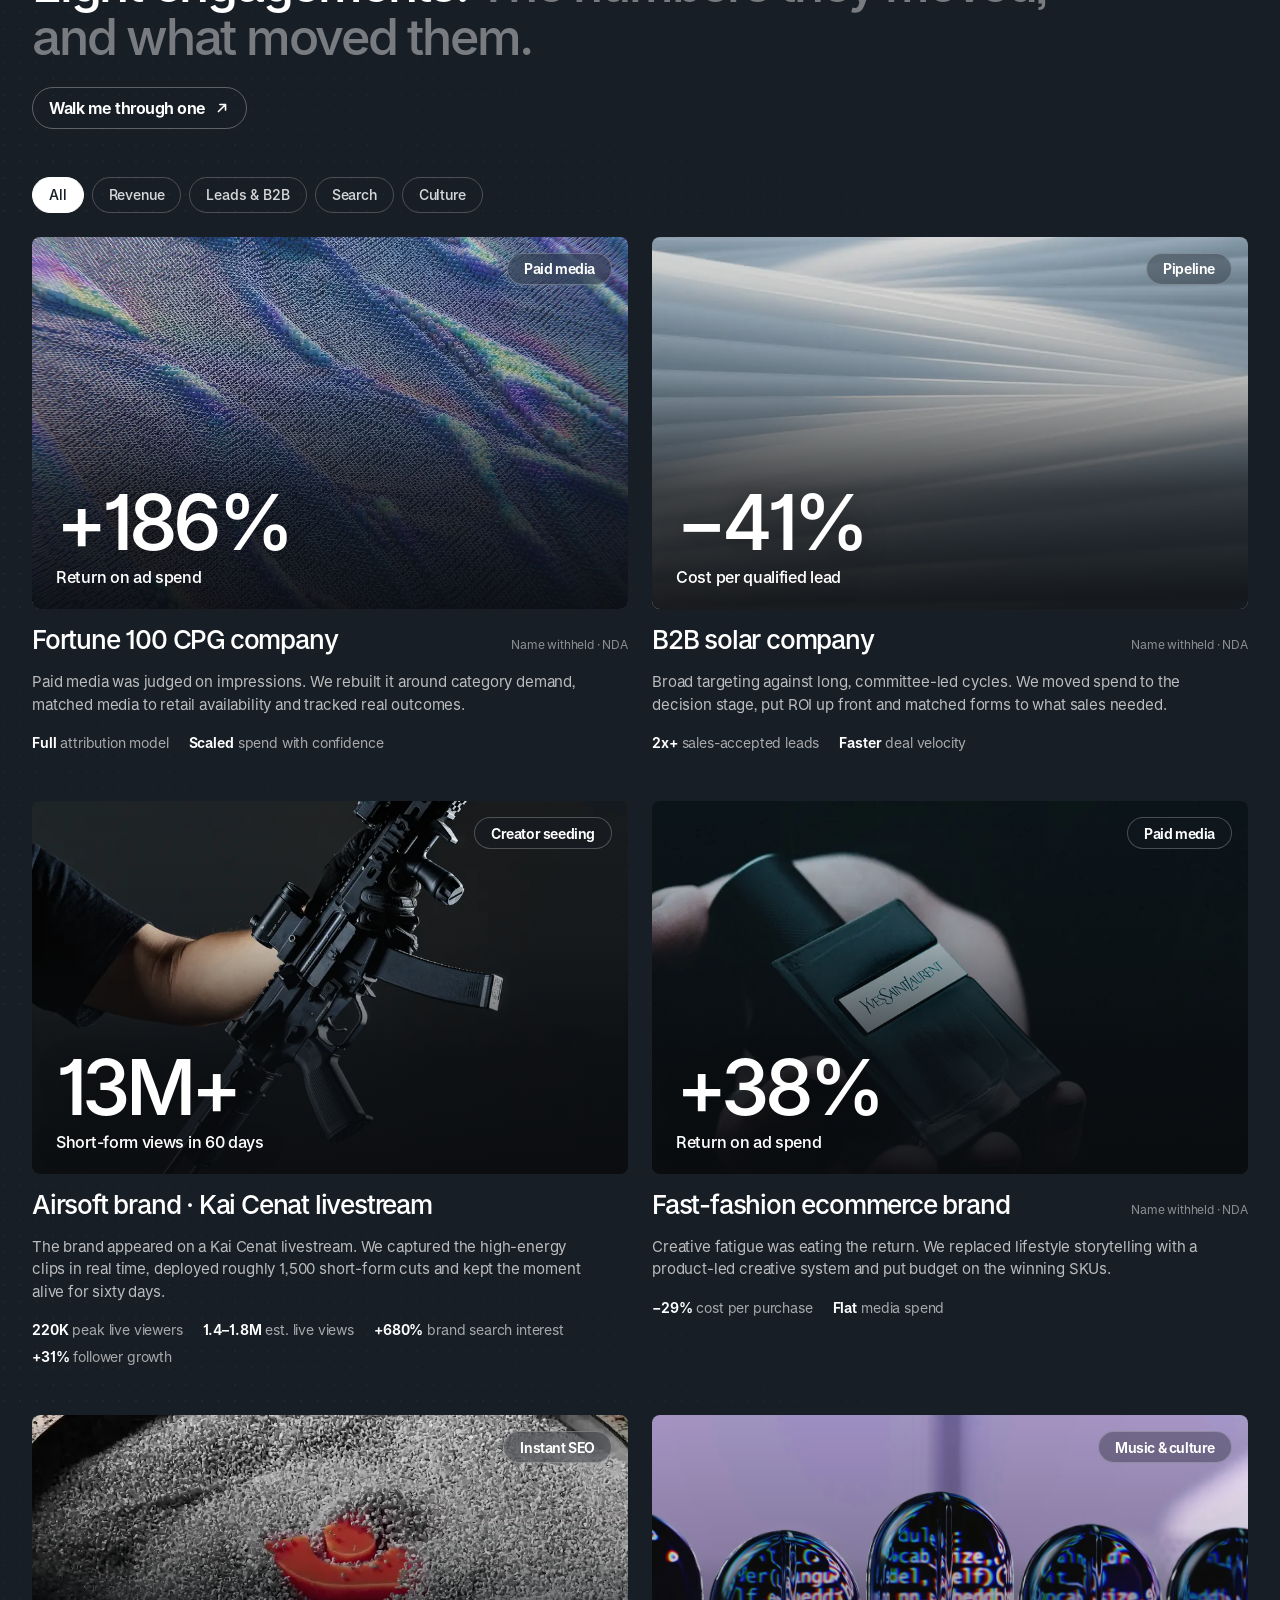
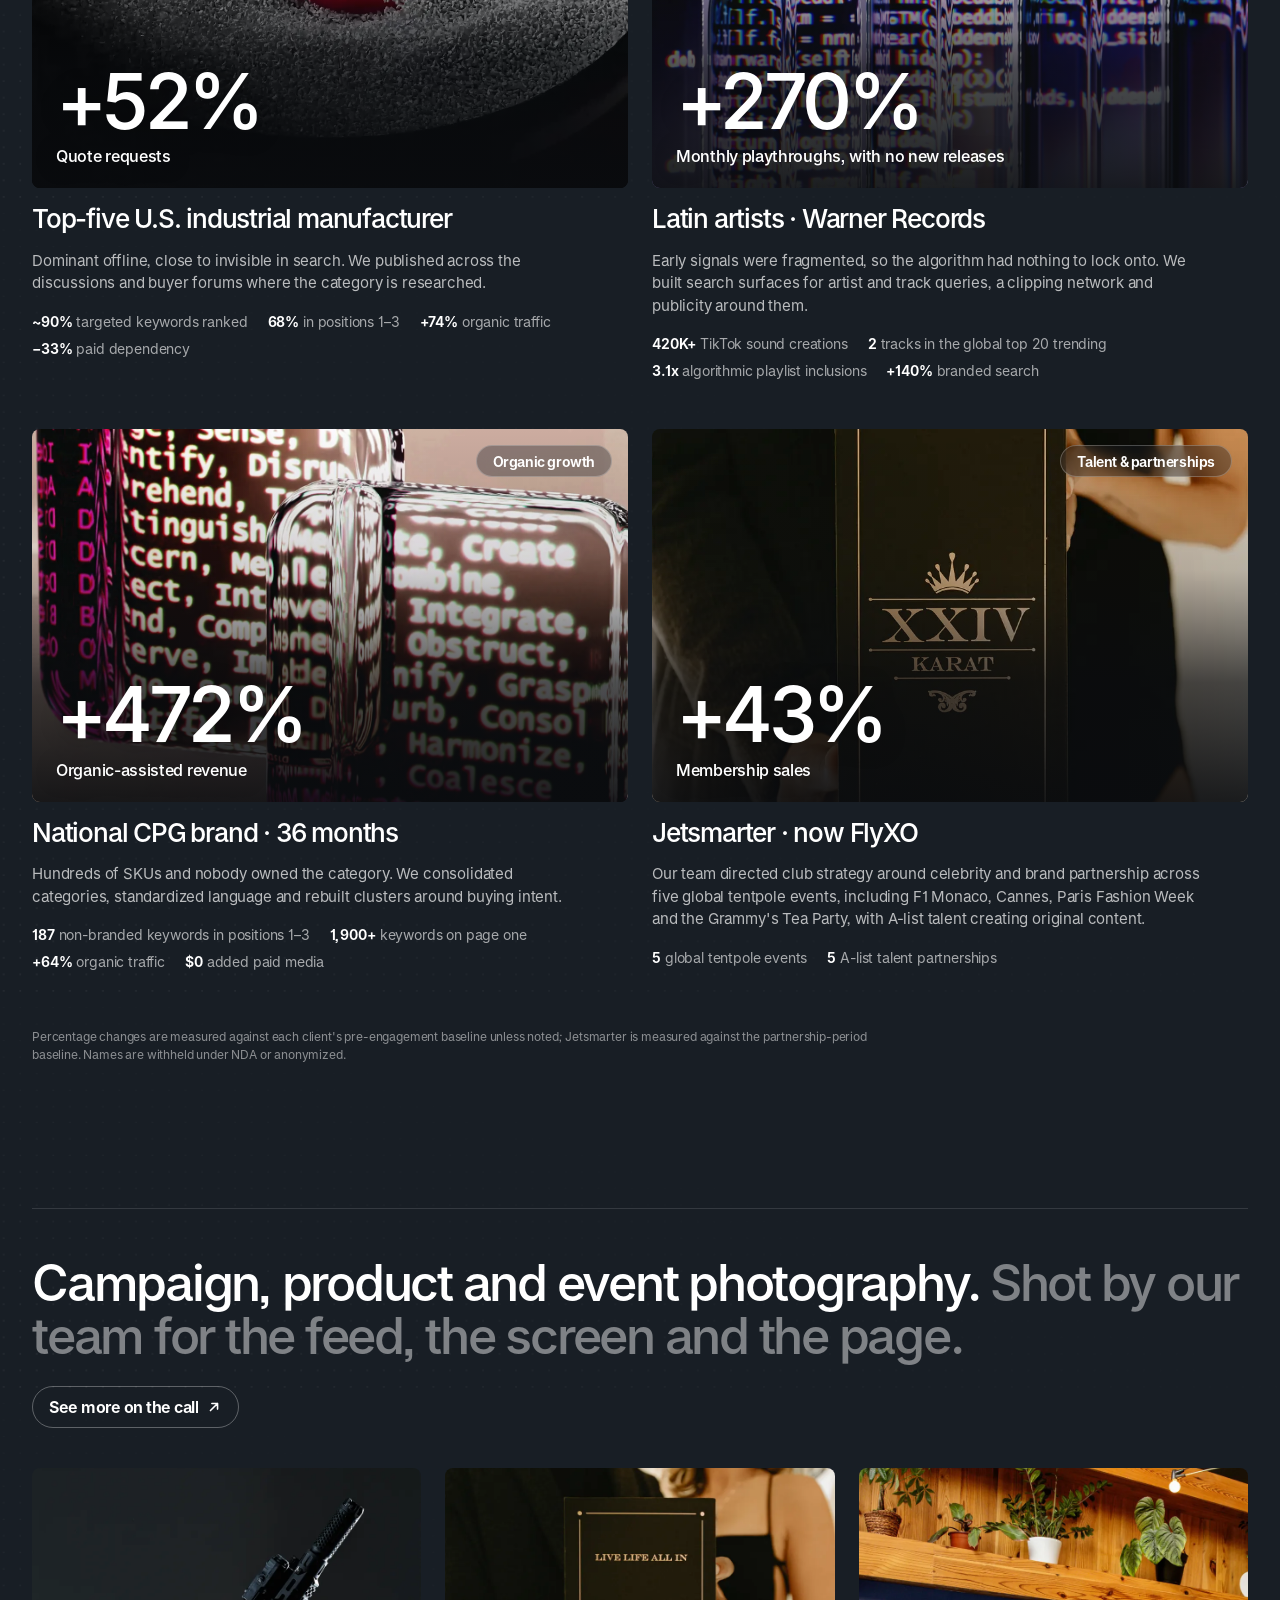
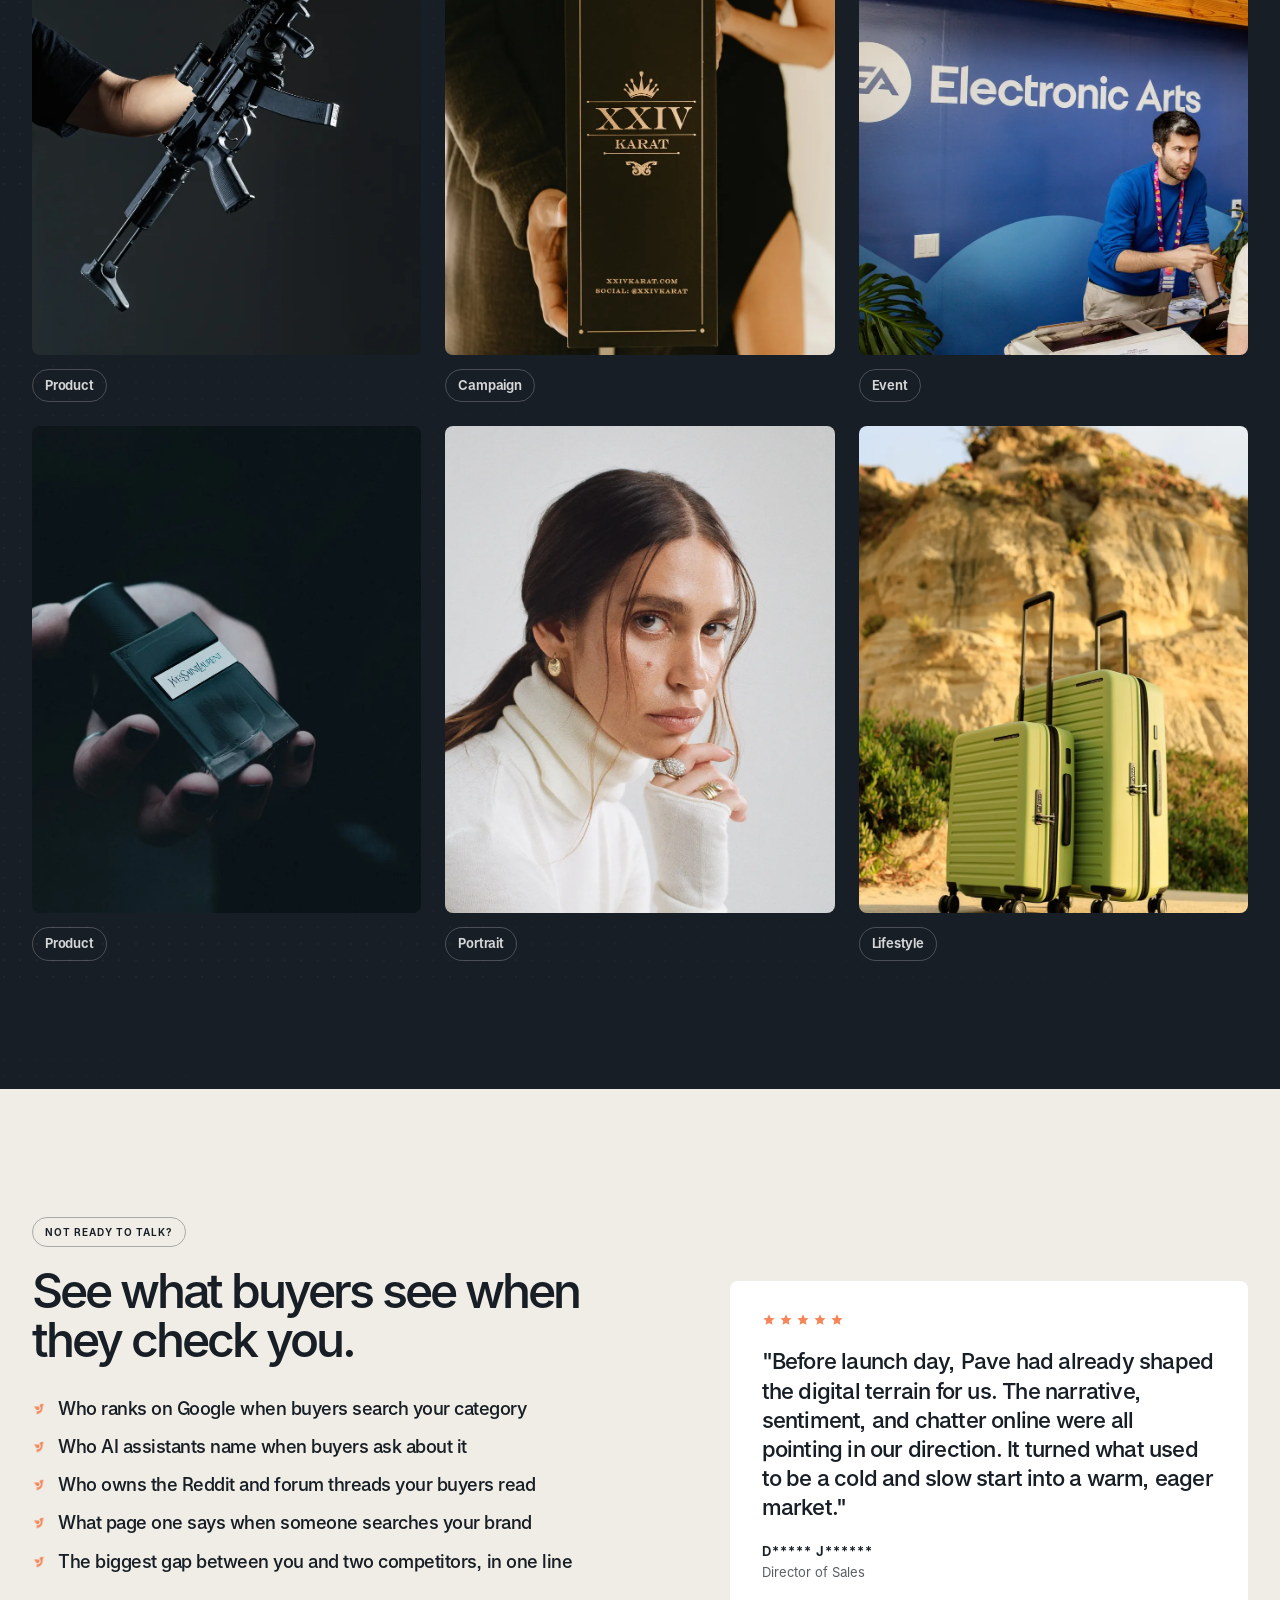
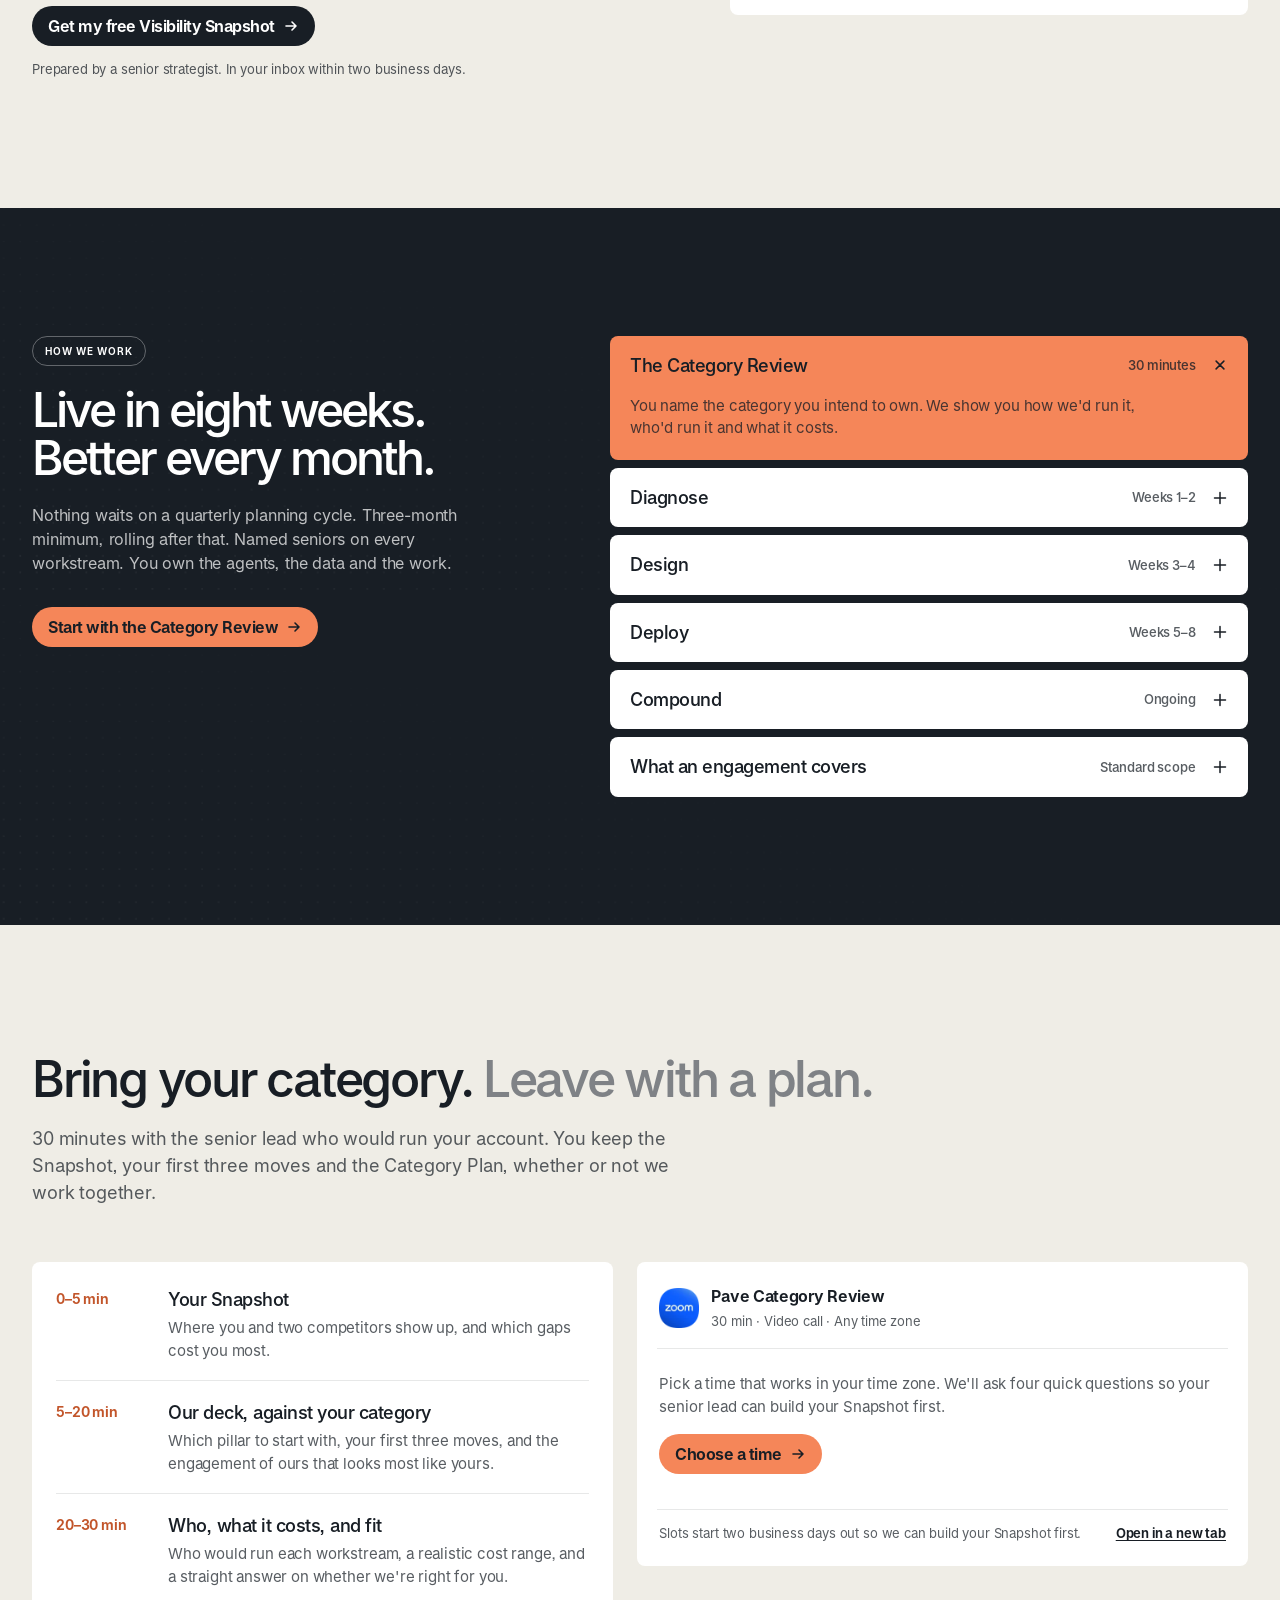
==== commit 8d0b5d8c: "Name Claude alongside ChatGPT, Gemini, Perplexity and Copilot Every AI-assistant list on the homepag" ====
--- a/index.html
+++ b/index.html
@@ -81,7 +81,7 @@
         "name": "What are AEO and GEO?",
         "acceptedAnswer": {
           "@type": "Answer",
-          "text": "AEO (answer engine optimization) makes your brand the direct answer in Google's AI Overviews, featured snippets and voice assistants. GEO (generative engine optimization) gets you named and cited when buyers ask ChatGPT, Gemini, Perplexity or Copilot for a recommendation. SEO still matters, because it's how you rank in the results. AEO and GEO decide whether you're mentioned before anyone clicks. Your Visibility Snapshot shows where you stand on all three."
+          "text": "AEO (answer engine optimization) makes your brand the direct answer in Google's AI Overviews, featured snippets and voice assistants. GEO (generative engine optimization) gets you named and cited when buyers ask ChatGPT, Claude, Gemini, Perplexity or Copilot for a recommendation. SEO still matters, because it's how you rank in the results. AEO and GEO decide whether you're mentioned before anyone clicks. Your Visibility Snapshot shows where you stand on all three."
         }
       },
       {
@@ -247,8 +247,8 @@
           <ul class="tabs__list">
             <!-- gen:pains -->
             <li class="pain is-open">
-              <button type="button" aria-expanded="true" aria-controls="pain-0"><span class="pain__icon"><img src="assets/img/icons/discussion-engineering.webp" alt="" width="160" height="160"></span>ChatGPT recommends your competitor, not you.<svg class="pain__chev" viewBox="0 0 16 16" aria-hidden="true"><path d="M8 2.5v11M2.5 8h11" stroke="currentColor" stroke-width="1.5" stroke-linecap="round"/></svg></button>
-              <div class="pain__body" id="pain-0"><div><p>Search and AI-answer work across Google, ChatGPT, Gemini, Perplexity and Copilot, including fixing what the models get wrong about you.</p></div></div>
+              <button type="button" aria-expanded="true" aria-controls="pain-0"><span class="pain__icon"><img src="assets/img/icons/discussion-engineering.webp" alt="" width="160" height="160"></span>ChatGPT and Claude recommend your competitor, not you.<svg class="pain__chev" viewBox="0 0 16 16" aria-hidden="true"><path d="M8 2.5v11M2.5 8h11" stroke="currentColor" stroke-width="1.5" stroke-linecap="round"/></svg></button>
+              <div class="pain__body" id="pain-0"><div><p>Search and AI-answer work across Google, ChatGPT, Claude, Gemini, Perplexity and Copilot, including fixing what the models get wrong about you.</p></div></div>
             </li>
             <li class="pain">
               <button type="button" aria-expanded="false" aria-controls="pain-1"><span class="pain__icon"><img src="assets/img/icons/community-engagement.webp" alt="" width="160" height="160"></span>Seniors in the pitch. Juniors on the account.<svg class="pain__chev" viewBox="0 0 16 16" aria-hidden="true"><path d="M8 2.5v11M2.5 8h11" stroke="currentColor" stroke-width="1.5" stroke-linecap="round"/></svg></button>
@@ -358,7 +358,7 @@
               <span class="room__name">The answer</span>
               <div>
                 <h3>Be the answer, not the tenth link.</h3>
-                <p>ChatGPT, Gemini, Perplexity and Copilot answer from sources they trust. AEO and GEO are the work that makes yours one of them.</p>
+                <p>ChatGPT, Claude, Gemini, Perplexity and Copilot answer from sources they trust. AEO and GEO are the work that makes yours one of them.</p>
                 <p class="room__ask">When a buyer asks for the best option in your category, who gets named?</p>
               </div>
             </div>
@@ -410,7 +410,7 @@
         <div class="abc-head">
           <span class="tag">The new search</span>
           <h2 class="h2" id="aeo-title">Search split in three. <span class="soft">Most brands only play one.</span></h2>
-          <p>Your buyers still Google. They also ask ChatGPT and read the AI Overview before they scroll. Ranking, being the answer and being recommended are now three different jobs, and each one needs its own work.</p>
+          <p>Your buyers still Google. They also ask ChatGPT or Claude and read the AI Overview before they scroll. Ranking, being the answer and being recommended are now three different jobs, and each one needs its own work.</p>
         </div>
         <div class="abc">
           <div class="abc__col rv">
@@ -428,7 +428,7 @@
           <div class="abc__col rv">
             <b class="abc__big">GEO</b>
             <h3>Generative engine optimization</h3>
-            <p>Get named and cited when someone asks ChatGPT, Gemini, Perplexity or Copilot for a recommendation.</p>
+            <p>Get named and cited when someone asks ChatGPT, Claude, Gemini, Perplexity or Copilot for a recommendation.</p>
             <dl><dt>Wins with</dt><dd>Being a source the models trust, with the same facts repeated across the web</dd><dt>We measure</dt><dd>Your share of AI mentions vs. competitors, prompt by prompt</dd></dl>
           </div>
         </div>
@@ -615,7 +615,7 @@
                       <ul>
                         <li>SEO: technical, content, local and international</li>
                         <li>AEO: answer-first pages, structured data, AI Overviews</li>
-                        <li>GEO: citation work across ChatGPT, Gemini, Perplexity and Copilot</li>
+                        <li>GEO: citation work across ChatGPT, Claude, Gemini, Perplexity and Copilot</li>
                         <li>Instant SEO: high-authority publishing and digital PR</li>
                       </ul>
                     </div>
@@ -966,7 +966,7 @@
           </details>
           <details class="acc__item">
             <summary>What are AEO and GEO?<svg viewBox="0 0 16 16" aria-hidden="true"><path d="M8 2.5v11M2.5 8h11" stroke="currentColor" stroke-width="1.5" stroke-linecap="round"/></svg></summary>
-            <div class="acc__body"><p><strong>AEO (answer engine optimization)</strong> makes your brand the direct answer in Google's AI Overviews, featured snippets and voice assistants. <strong>GEO (generative engine optimization)</strong> gets you named and cited when buyers ask ChatGPT, Gemini, Perplexity or Copilot for a recommendation.</p><p>SEO still matters, because it's how you rank in the results. AEO and GEO decide whether you're mentioned before anyone clicks. Your Visibility Snapshot shows where you stand on all three.</p></div>
+            <div class="acc__body"><p><strong>AEO (answer engine optimization)</strong> makes your brand the direct answer in Google's AI Overviews, featured snippets and voice assistants. <strong>GEO (generative engine optimization)</strong> gets you named and cited when buyers ask ChatGPT, Claude, Gemini, Perplexity or Copilot for a recommendation.</p><p>SEO still matters, because it's how you rank in the results. AEO and GEO decide whether you're mentioned before anyone clicks. Your Visibility Snapshot shows where you stand on all three.</p></div>
           </details>
           <details class="acc__item">
             <summary>How fast will we see work in market?<svg viewBox="0 0 16 16" aria-hidden="true"><path d="M8 2.5v11M2.5 8h11" stroke="currentColor" stroke-width="1.5" stroke-linecap="round"/></svg></summary>
